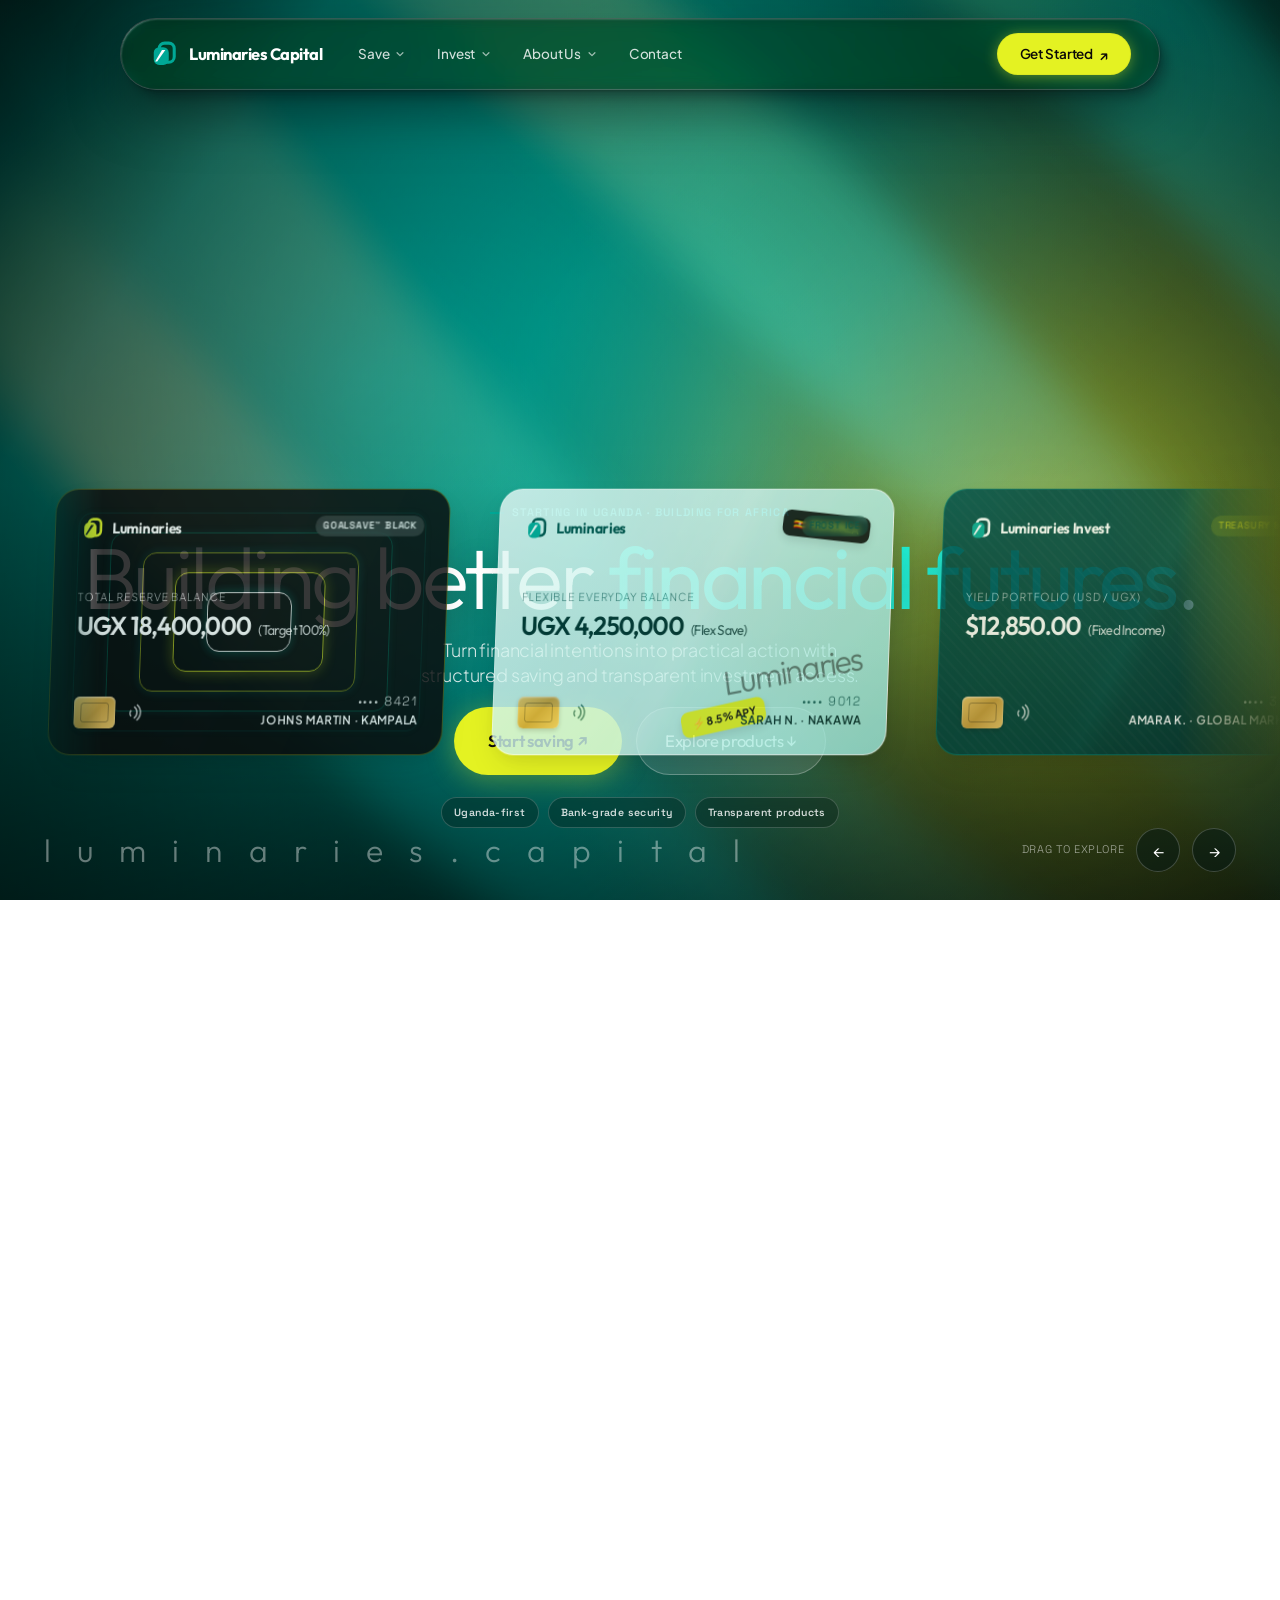
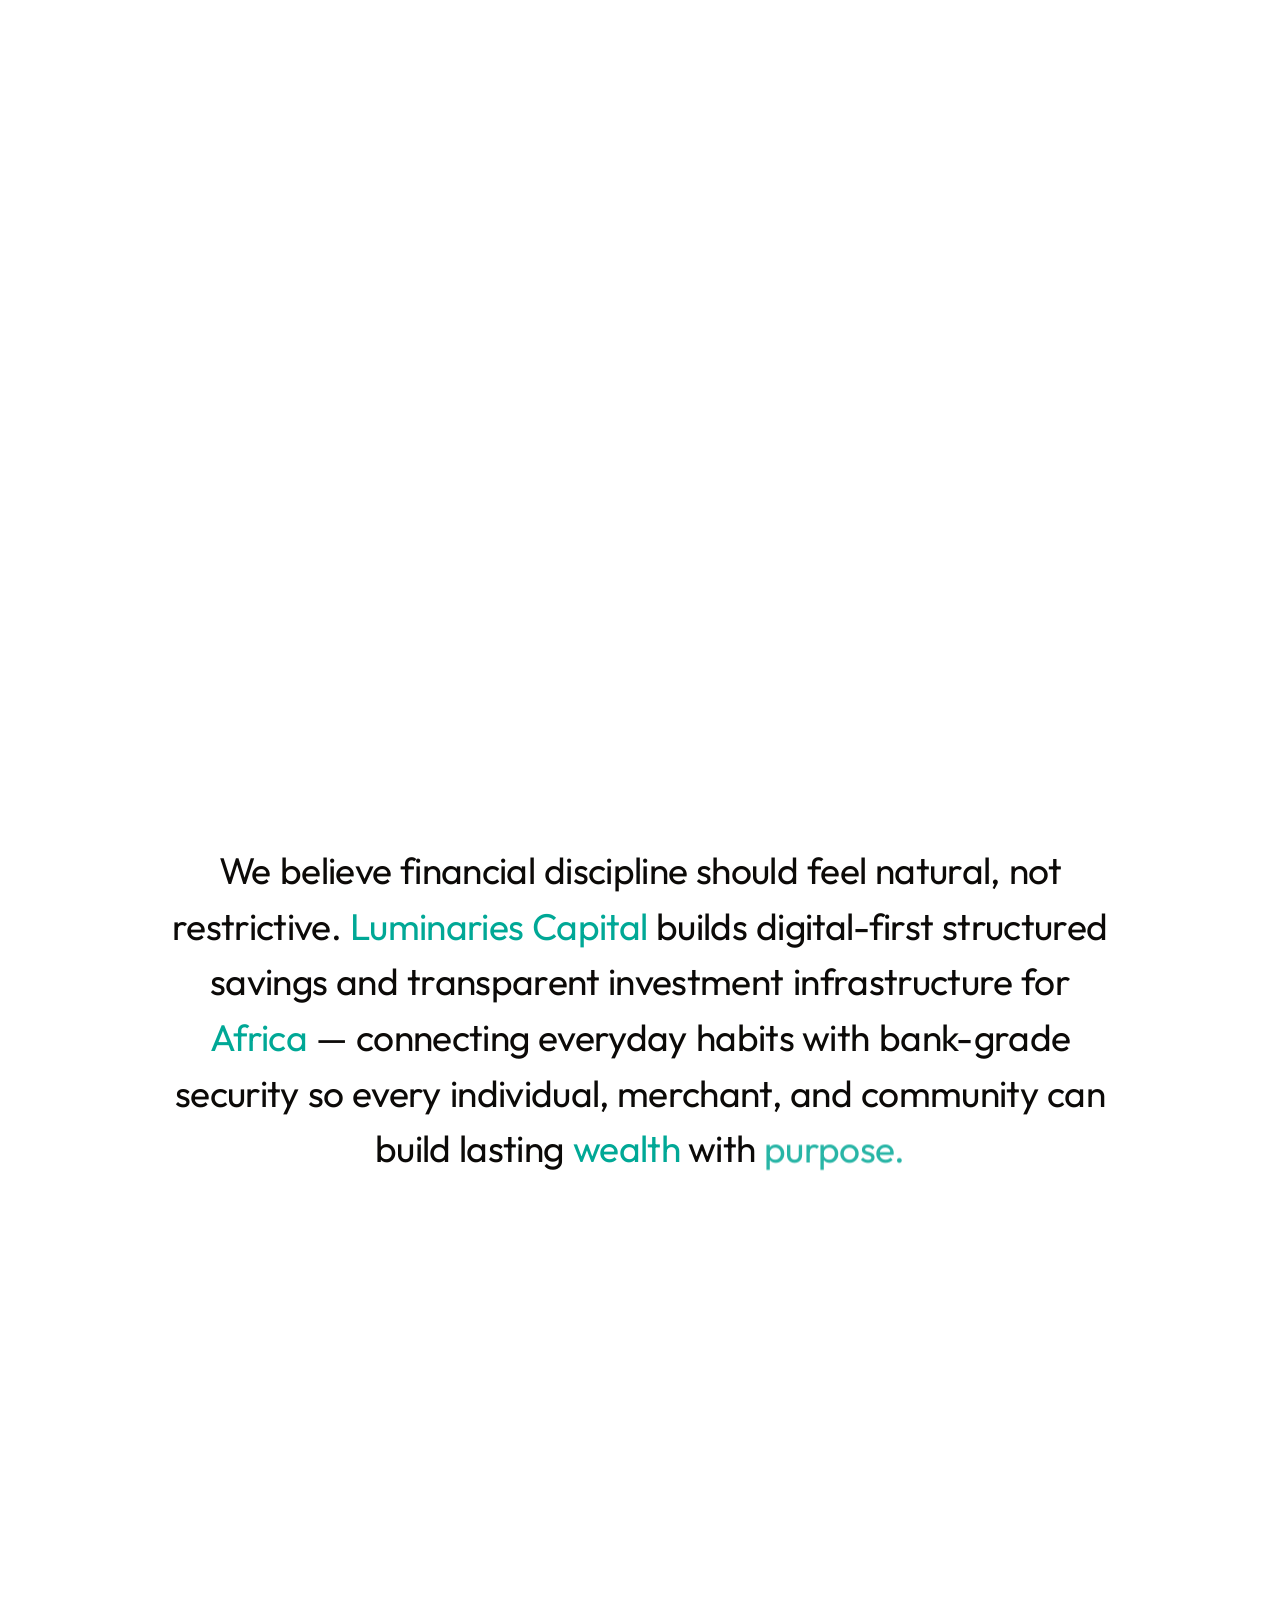
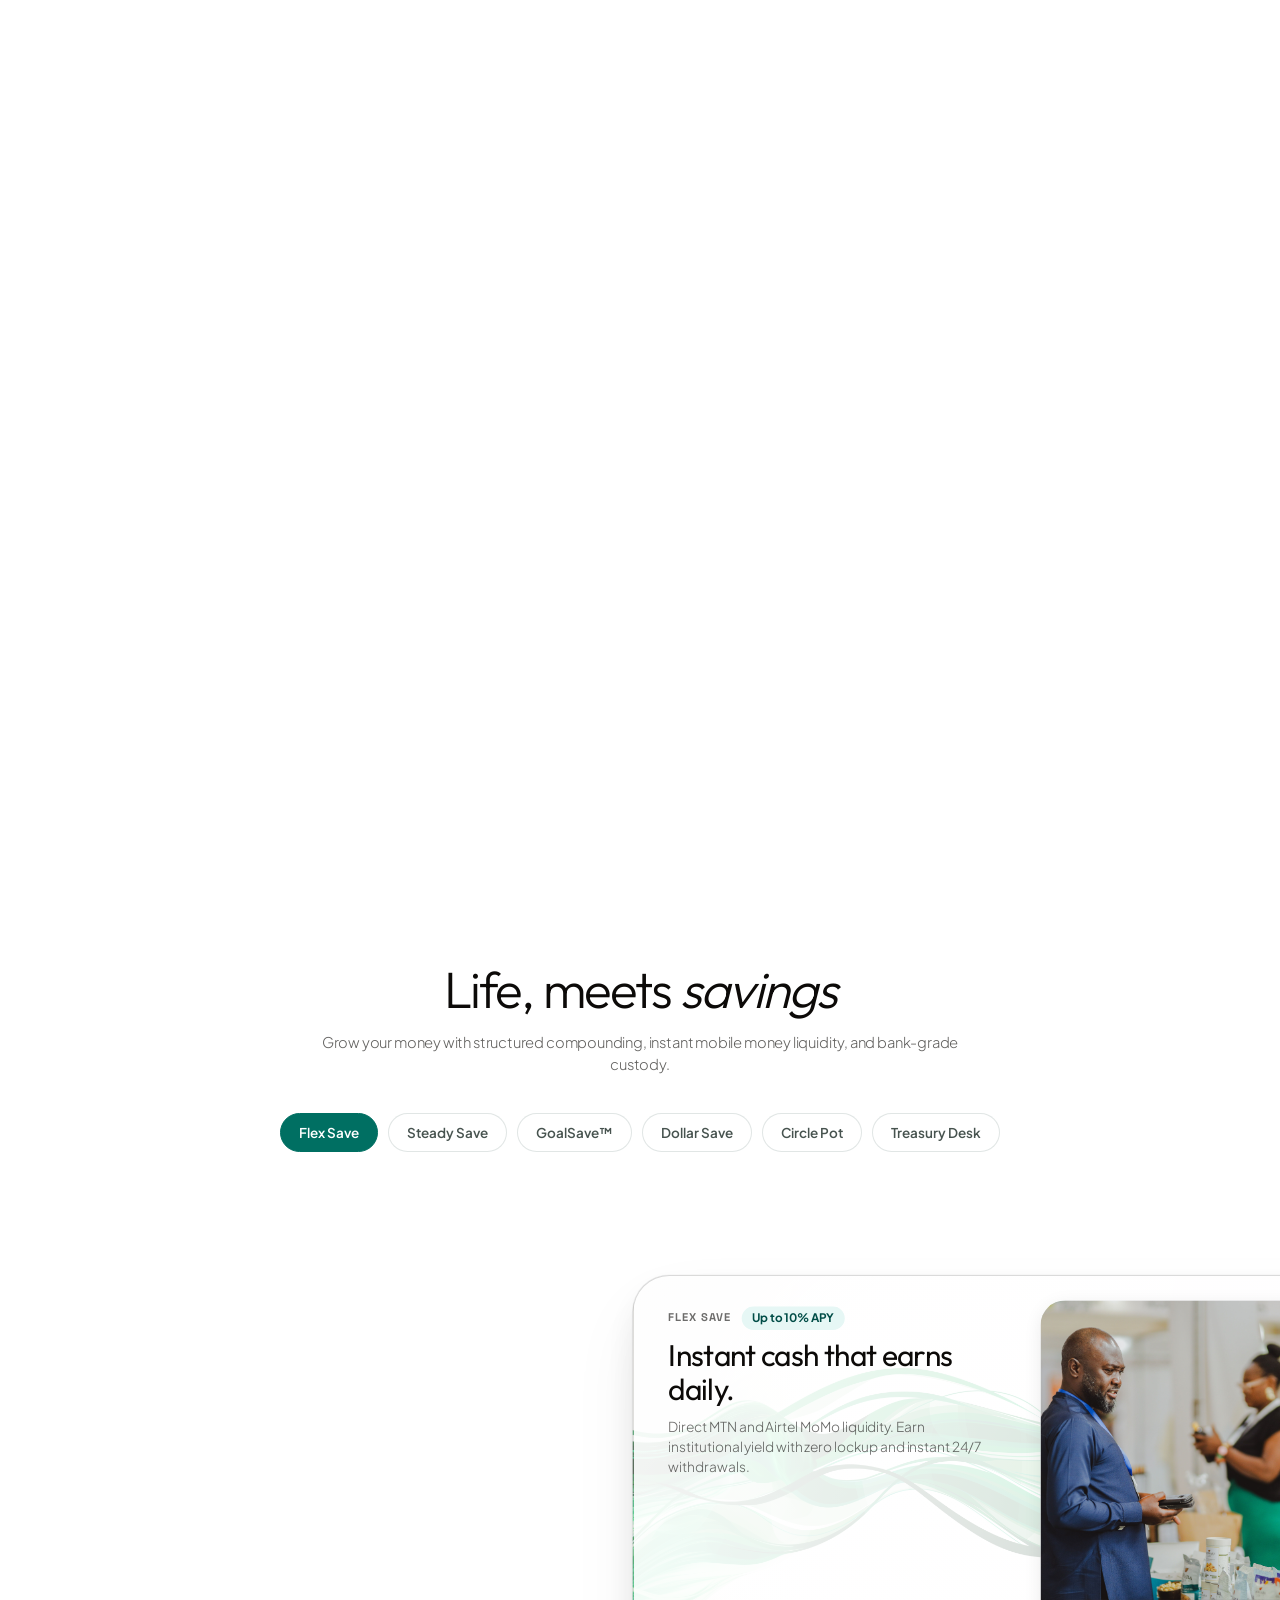
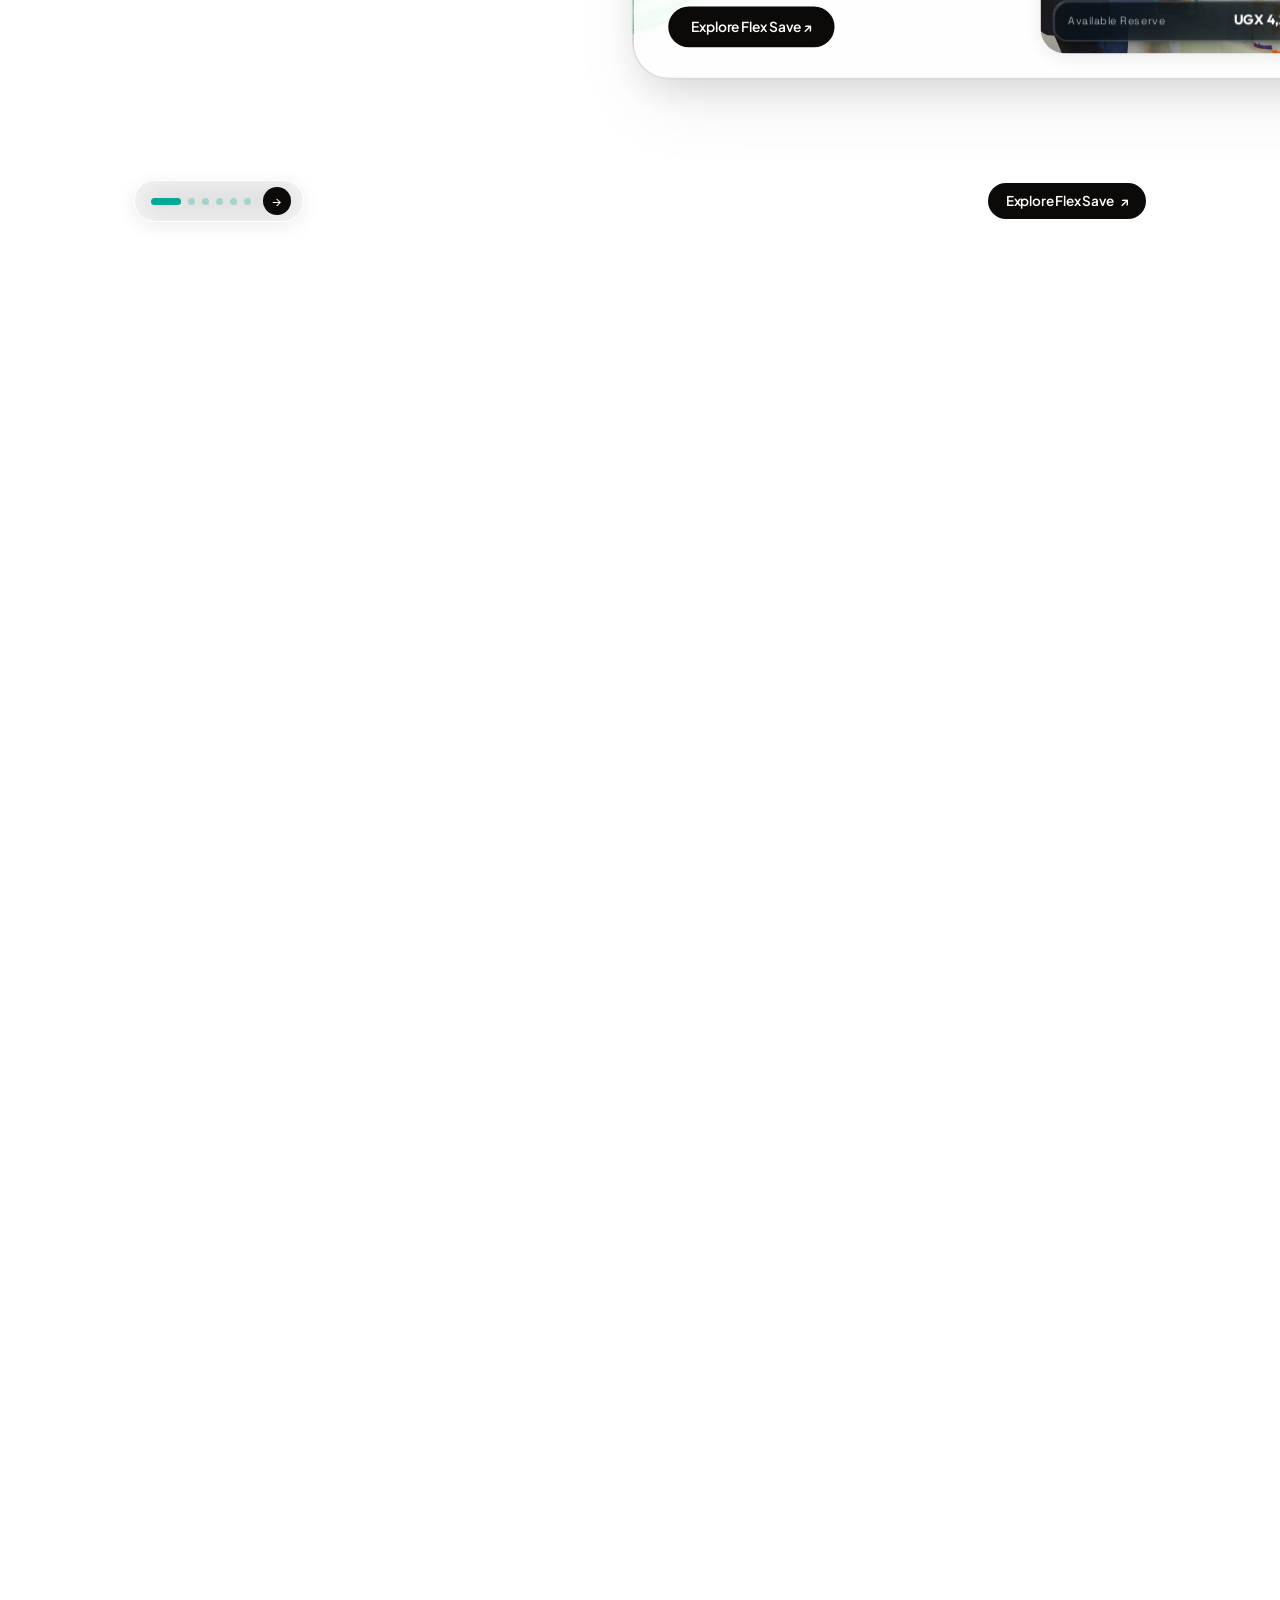
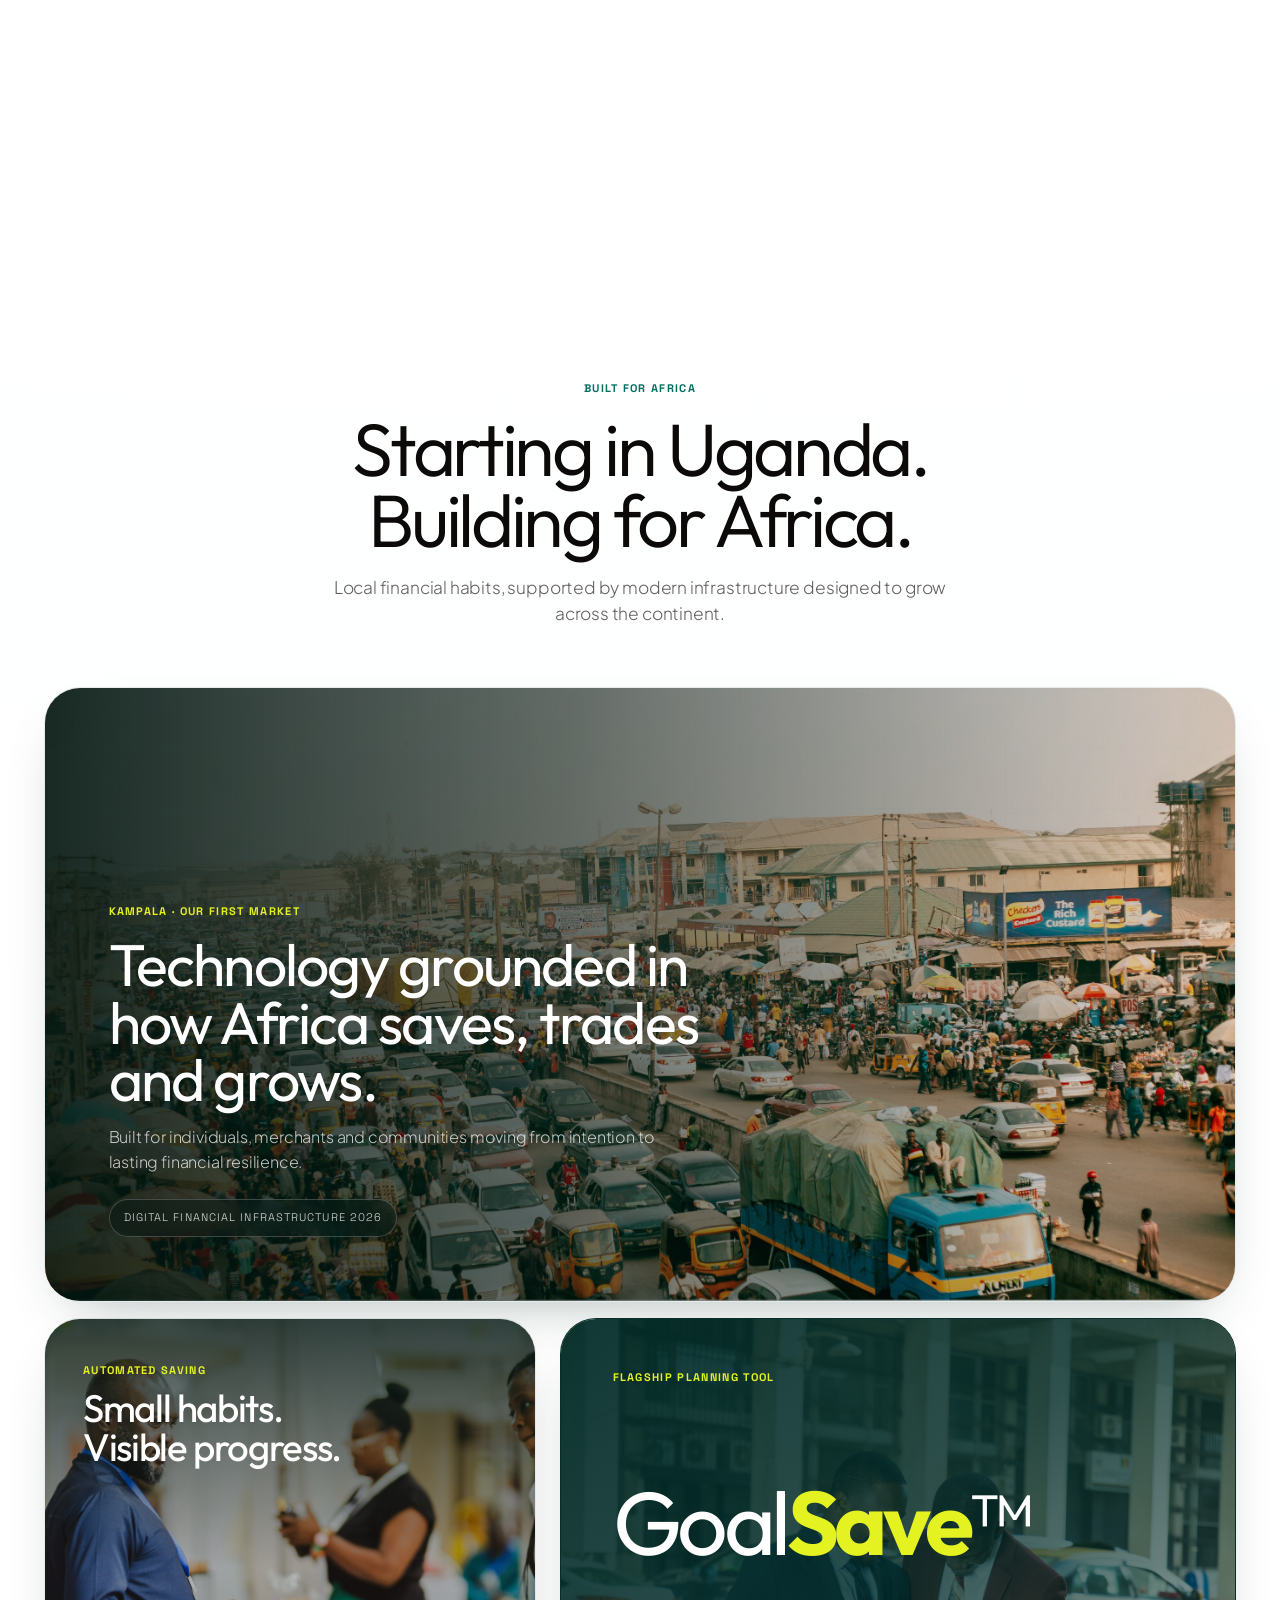
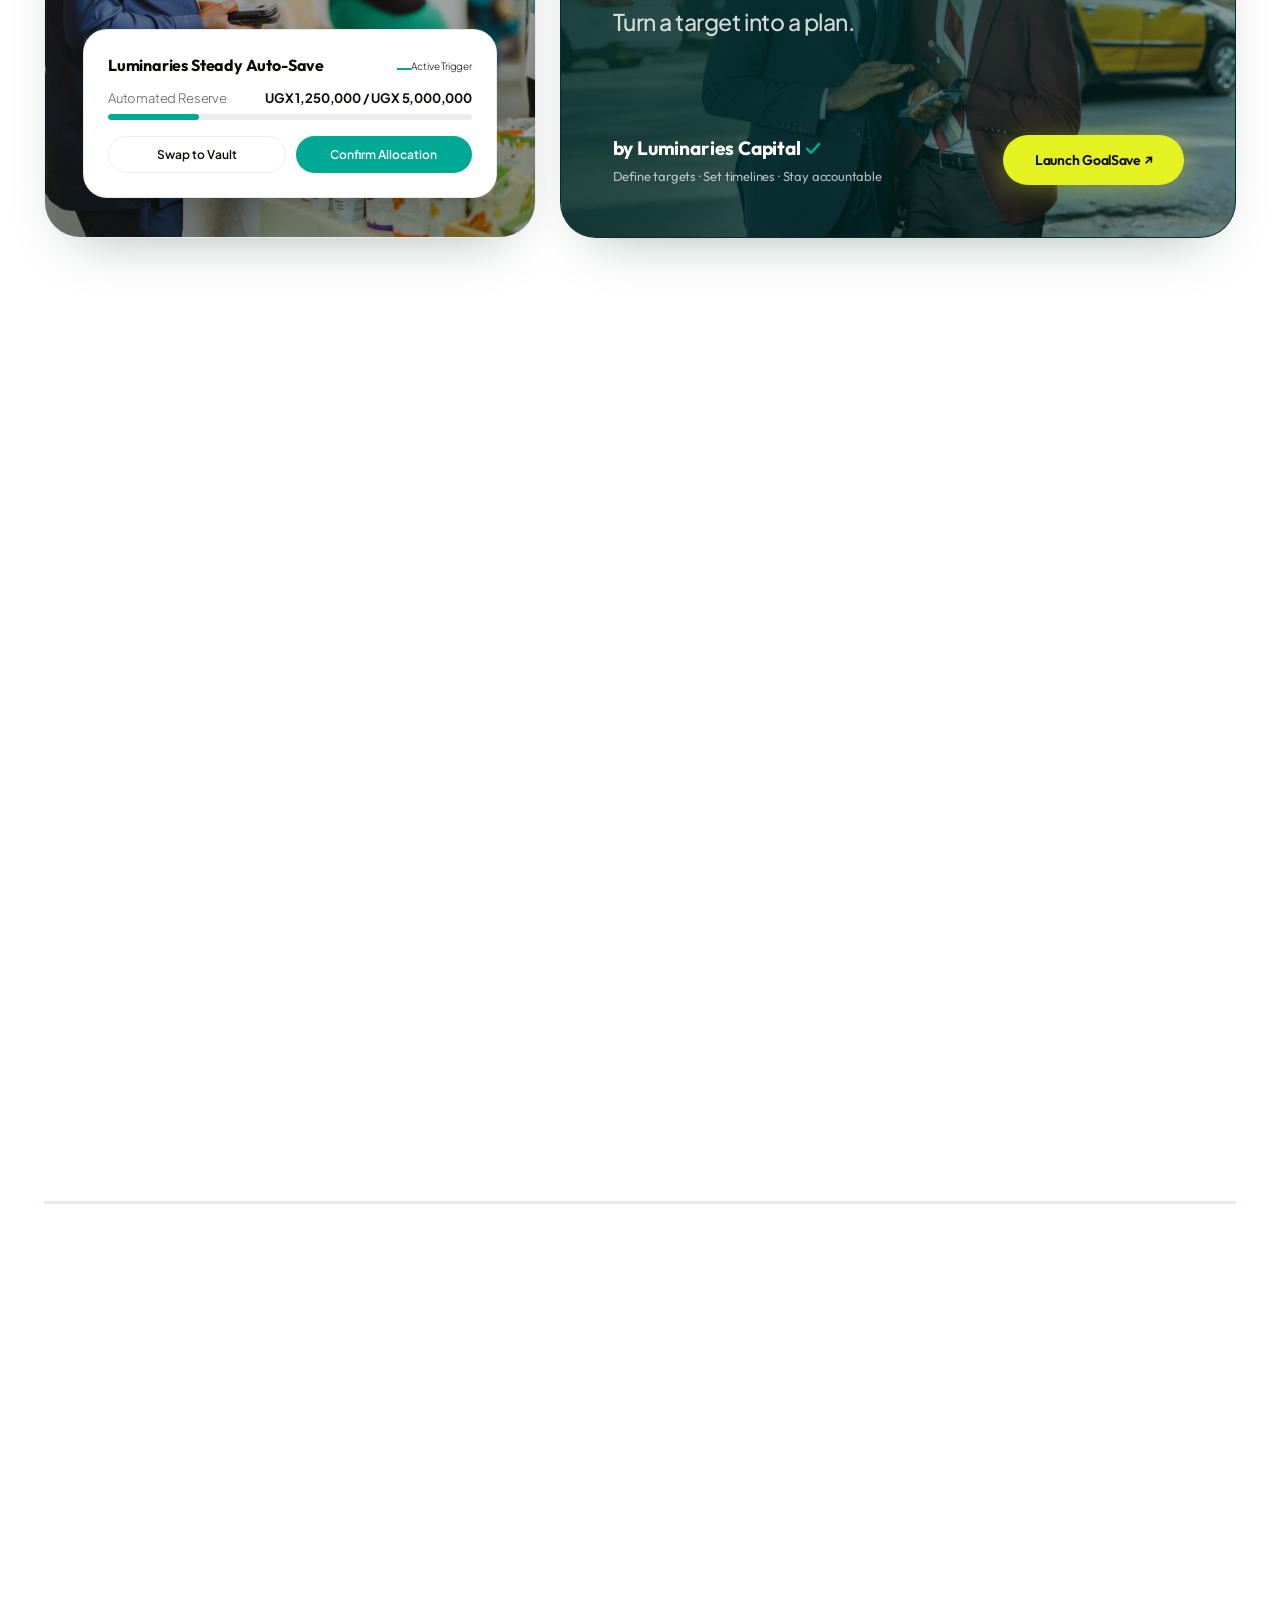
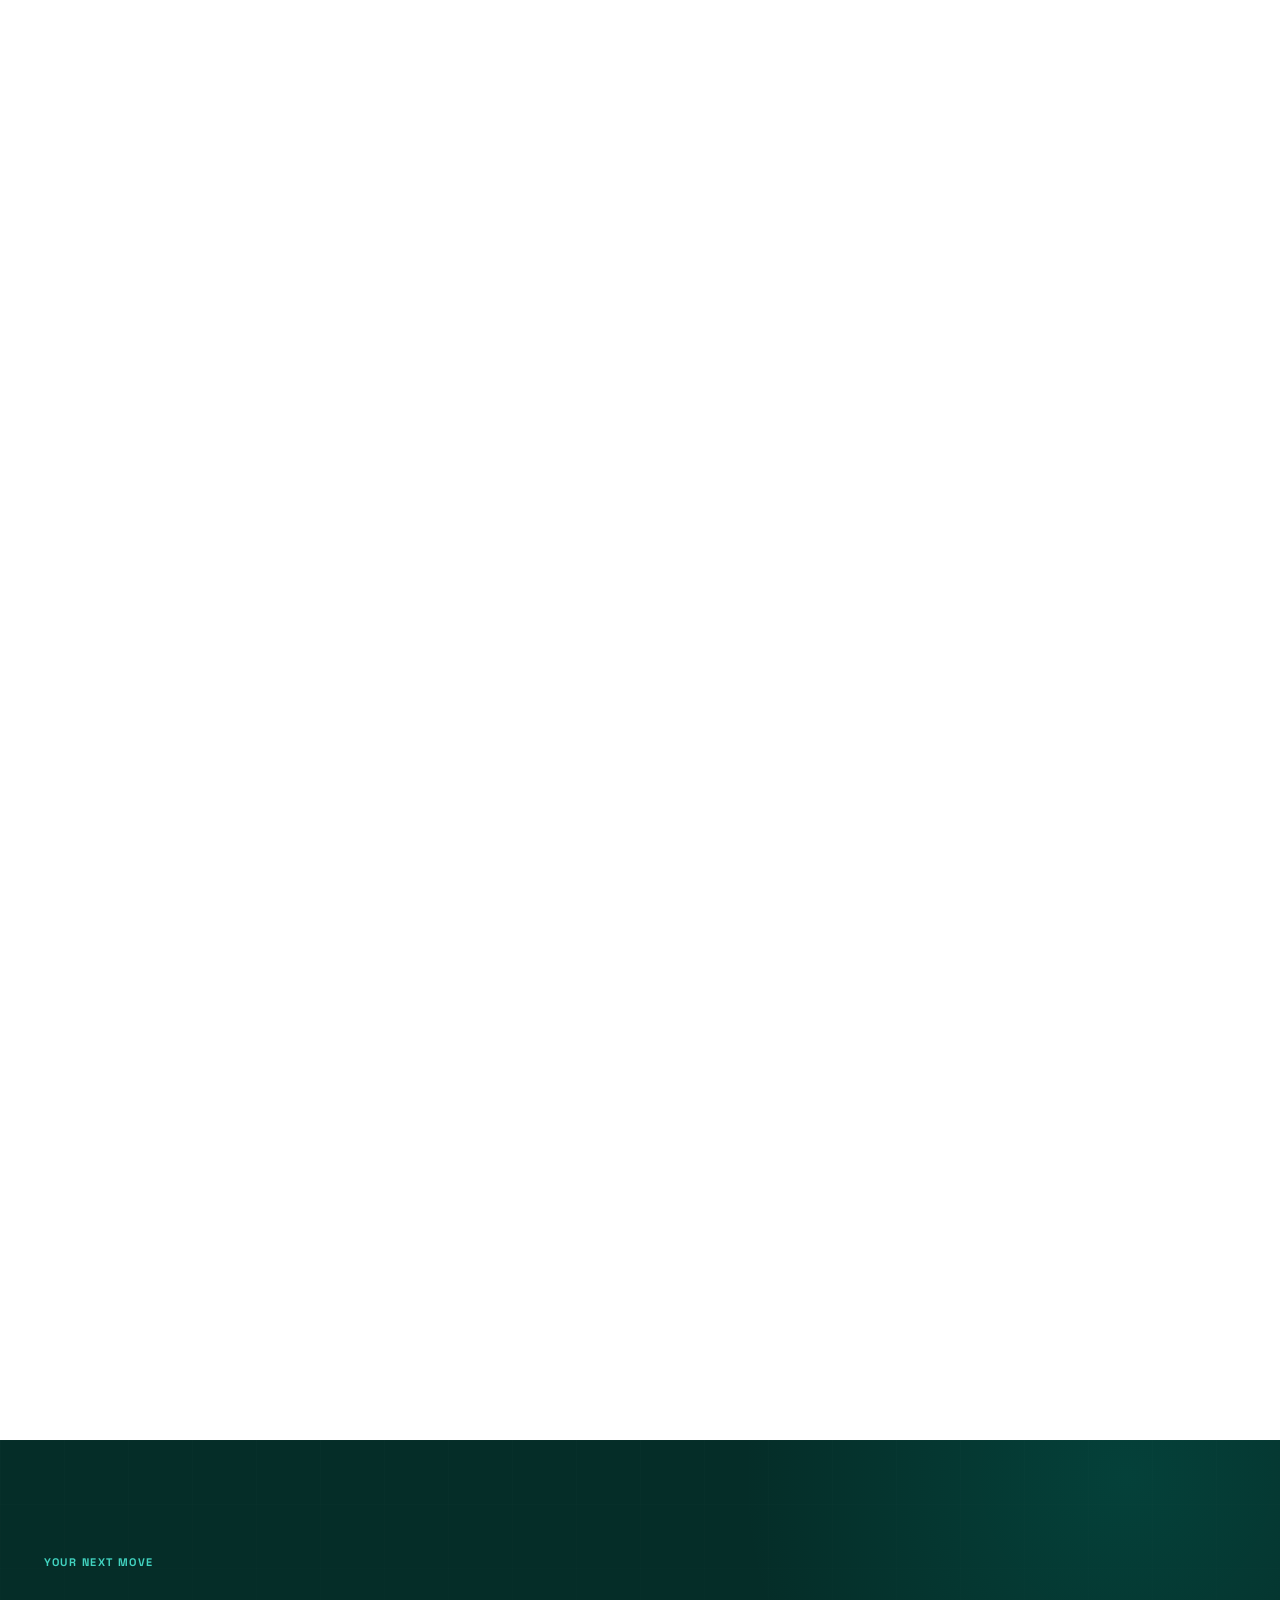
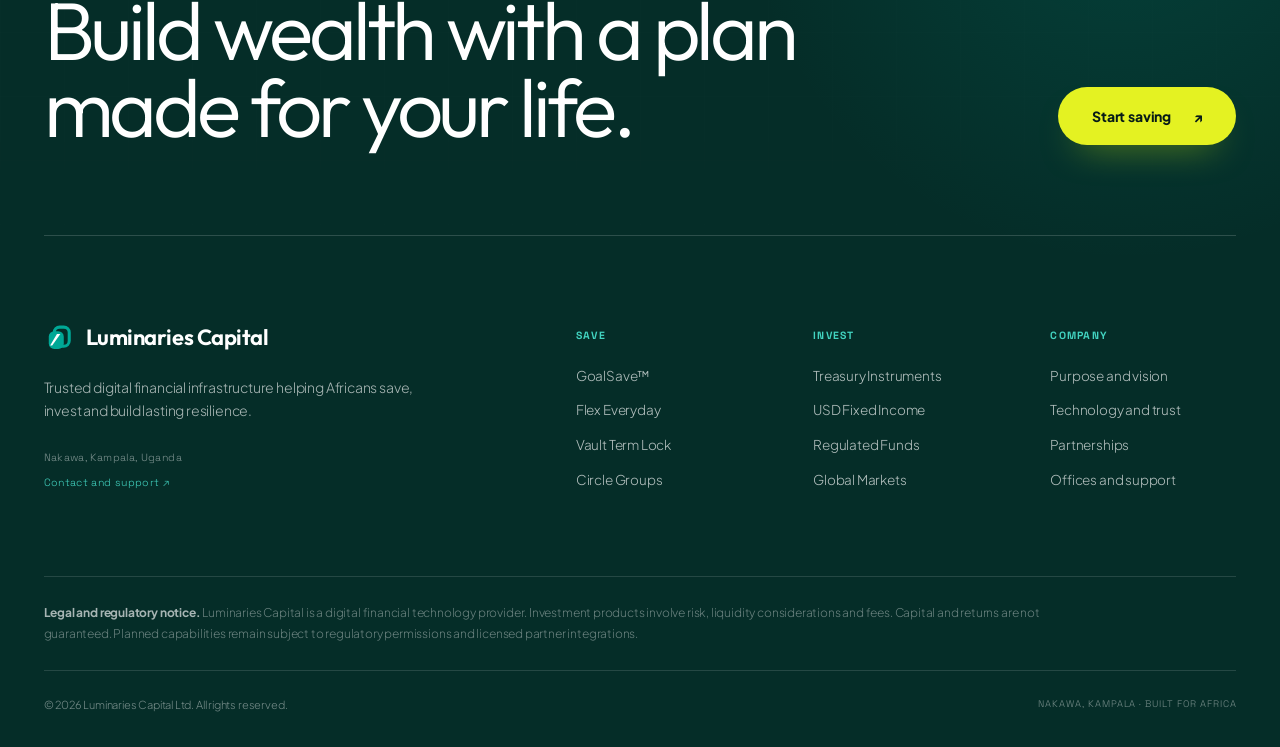
==== index.html @ 42e4b217 "Add files via upload" ====
<!DOCTYPE html>
<html lang="en">
<head>
  <meta charset="UTF-8">
  <meta name="viewport" content="width=device-width, initial-scale=1.0">
  <title>Luminaries Capital — Building Better Financial Futures</title>
  <meta name="description" content="Luminaries Capital is a fintech company building digital-first structured savings and investment infrastructure for Africa. Save with a plan. Stay on track. Pay with purpose.">
  <meta name="theme-color" content="#052d28">
  <link rel="canonical" href="https://luminaries.capital/">
  <meta property="og:type" content="website">
  <meta property="og:url" content="https://luminaries.capital/">
  <meta property="og:title" content="Luminaries Capital — Building Better Financial Futures">
  <meta property="og:description" content="Structured savings and transparent investment access built for Africa.">
  <meta property="og:image" content="https://luminaries.capital/images/pexels-wo-nfoni-media-311038690-39680007.jpg">
  <meta name="twitter:card" content="summary_large_image">
  <meta name="twitter:title" content="Luminaries Capital — Building Better Financial Futures">
  <meta name="twitter:description" content="Structured savings and transparent investment access built for Africa.">
  <meta name="twitter:image" content="https://luminaries.capital/images/pexels-wo-nfoni-media-311038690-39680007.jpg">
  <script type="application/ld+json">
    {
      "@context": "https://schema.org",
      "@type": "Organization",
      "name": "Luminaries Capital",
      "url": "https://luminaries.capital/",
      "logo": "https://luminaries.capital/logo2.jpeg",
      "description": "Digital-first structured savings and investment infrastructure built for Africa.",
      "address": {
        "@type": "PostalAddress",
        "addressLocality": "Kampala",
        "addressCountry": "UG"
      }
    }
  </script>
  
  <!-- Favicon -->
  <link rel="icon" type="image/jpeg" href="logo2.jpeg">

  <link rel="preconnect" href="https://fonts.googleapis.com">
  <link rel="preconnect" href="https://fonts.gstatic.com" crossorigin>
  <link rel="stylesheet" href="https://fonts.googleapis.com/css2?family=Outfit:wght@300;400;500;600;700&family=Plus+Jakarta+Sans:wght@300;400;500;600;700&family=Space+Grotesk:wght@400;500;600;700&display=swap">

  <!-- Core Stylesheet -->
  <link rel="stylesheet" href="styles.css?v=hero_shader_v1">
</head>
<body>
  <a class="skip-link" href="#main-content">Skip to main content</a>

  <!-- ========================================================================
       TOP FIXED NAVIGATION
       Transparent frosted glass bar per design.md with clean brand lockup
       ======================================================================== -->
  <nav class="site-nav glass3d" id="main-nav" aria-label="Main Navigation">
    <div class="nav-container">
      <div class="nav-left">
        <a href="index.html" class="brand-link" id="brand-home-link" aria-label="Luminaries Capital Home">
          <div class="brand-symbol-wrap">
            <svg viewBox="0 0 44 44" fill="none" xmlns="http://www.w3.org/2000/svg">
              <rect x="15" y="6" width="22" height="28" rx="8" stroke="#00A896" stroke-width="4.5" />
              <rect x="7" y="12" width="22" height="26" rx="8" fill="#00A896" />
              <path d="M12 33L24 16L19 16L9 33H12Z" fill="#FFFFFF" />
            </svg>
          </div>
          <span class="brand-name">
            Luminaries Capital
          </span>
        </a>

        <!-- Revolut-Style Tab Pills -->
        <ul class="nav-pills-list" id="desktop-nav-links">
          <li class="nav-pill-item has-dropdown">
            <a href="save.html" class="nav-pill" id="nav-pill-save" data-megamenu-target="save">
              Save
              <svg class="pill-chevron" viewBox="0 0 12 12" fill="none"><path d="M2.5 4.5L6 8L9.5 4.5" stroke="currentColor" stroke-width="1.5" stroke-linecap="round" stroke-linejoin="round"/></svg>
            </a>
          </li>
          <li class="nav-pill-item has-dropdown">
            <a href="invest.html" class="nav-pill" id="nav-pill-invest" data-megamenu-target="invest">
              Invest
              <svg class="pill-chevron" viewBox="0 0 12 12" fill="none"><path d="M2.5 4.5L6 8L9.5 4.5" stroke="currentColor" stroke-width="1.5" stroke-linecap="round" stroke-linejoin="round"/></svg>
            </a>
          </li>
          <li class="nav-pill-item has-dropdown">
            <a href="about.html" class="nav-pill" id="nav-pill-about" data-megamenu-target="about">
              About Us
              <svg class="pill-chevron" viewBox="0 0 12 12" fill="none"><path d="M2.5 4.5L6 8L9.5 4.5" stroke="currentColor" stroke-width="1.5" stroke-linecap="round" stroke-linejoin="round"/></svg>
            </a>
          </li>
          <li class="nav-pill-item">
            <a href="contact.html" class="nav-pill" id="nav-pill-contact">
              Contact
            </a>
          </li>
        </ul>
      </div>

      <div class="nav-right">
        <a href="save.html" class="nav-cta-btn" id="nav-cta-btn">
          Get Started <span class="cta-arrow">↗</span>
        </a>
        <button type="button" class="mobile-menu-btn" id="mobile-menu-btn" aria-label="Toggle navigation menu" aria-expanded="false" aria-controls="mobile-drawer">
          <span></span>
          <span></span>
          <span></span>
        </button>
      </div>
    </div>

    <!-- REVOLUT-STYLE GLASSMORPHISM MEGA-MENU DROPDOWN -->
    <div class="revolut-megamenu" id="revolut-megamenu" aria-label="Explore Menu">
      <div class="megamenu-inner">
        
        <!-- PANEL 1: LUMINARIES SAVE -->
        <div class="megamenu-panel is-active" id="megamenu-panel-save">
          <div class="megamenu-top-bar">
            <a href="save.html" class="megamenu-discover">
              <span>Discover Luminaries Save</span>
              <span class="discover-arrow">→</span>
            </a>
          </div>
          <div class="megamenu-grid">
            <div class="megamenu-col">
              <div class="megamenu-cat-title">Accounts</div>
              <ul class="megamenu-items">
                <li><a href="save.html#flex" class="megamenu-item-link">Flex Save</a></li>
                <li><a href="save.html#steady" class="megamenu-item-link">Steady Save</a></li>
                <li><a href="save.html#vault" class="megamenu-item-link">GoalSave™ Vault</a></li>
                <li><a href="save.html#circle" class="megamenu-item-link">Luminaries Circle</a></li>
              </ul>
            </div>
            <div class="megamenu-col">
              <div class="megamenu-cat-title">Smart Discipline</div>
              <ul class="megamenu-items">
                <li><a href="save.html#calculator" class="megamenu-item-link">Goal Simulator</a></li>
                <li><a href="save.html#rules" class="megamenu-item-link">Automated Lock-in Rules</a></li>
                <li><a href="save.html#comparison" class="megamenu-item-link">Product Comparison</a></li>
              </ul>
            </div>
            <div class="megamenu-col">
              <div class="megamenu-cat-title">Currencies & Access</div>
              <ul class="megamenu-items">
                <li><a href="save.html#dollar" class="megamenu-item-link">Dollar Save (USD)</a></li>
                <li><a href="save.html#flex" class="megamenu-item-link">Mobile Money Wallets</a></li>
                <li><a href="save.html#circle" class="megamenu-item-link">SACCO & Chama Pools</a></li>
              </ul>
            </div>
            <div class="megamenu-col">
              <div class="megamenu-cat-title">Security & Custody</div>
              <ul class="megamenu-items">
                <li><a href="about.html#security" class="megamenu-item-link">Tier-1 Bank Custody</a></li>
                <li><a href="about.html#security" class="megamenu-item-link">Segregated Trust Accounts</a></li>
                <li><a href="contact.html" class="megamenu-item-link">Advisory Support Desk</a></li>
              </ul>
            </div>
          </div>
          <div class="megamenu-bottom-bar">
            <div class="megamenu-footer-note">
              Tier-1 Bank Custody · Regulated by Bank of Uganda & CMA
            </div>
            <a href="save.html#comparison" class="megamenu-footer-link">
              Compare all savings accounts <span>→</span>
            </a>
          </div>
        </div>

        <!-- PANEL 2: LUMINARIES INVEST -->
        <div class="megamenu-panel" id="megamenu-panel-invest">
          <div class="megamenu-top-bar">
            <a href="invest.html" class="megamenu-discover">
              <span>Discover Luminaries Invest</span>
              <span class="discover-arrow">→</span>
            </a>
          </div>
          <div class="megamenu-grid">
            <div class="megamenu-col">
              <div class="megamenu-cat-title">Sovereign Debt</div>
              <ul class="megamenu-items">
                <li><a href="invest.html#treasury" class="megamenu-item-link">Treasury Bills (BOU)</a></li>
                <li><a href="invest.html#treasury" class="megamenu-item-link">Sovereign Bonds</a></li>
                <li><a href="invest.html#usd" class="megamenu-item-link">USD Sovereign Notes</a></li>
              </ul>
            </div>
            <div class="megamenu-col">
              <div class="megamenu-cat-title">Regulated Funds</div>
              <ul class="megamenu-items">
                <li><a href="invest.html#funds" class="megamenu-item-link">Regulated Unit Trusts</a></li>
                <li><a href="invest.html#funds" class="megamenu-item-link">High-Yield Money Market</a></li>
                <li><a href="invest.html#funds" class="megamenu-item-link">Balanced Growth Funds</a></li>
              </ul>
            </div>
            <div class="megamenu-col">
              <div class="megamenu-cat-title">Corporate Treasury</div>
              <ul class="megamenu-items">
                <li><a href="invest.html#institutional" class="megamenu-item-link">Corporate Cash Yield</a></li>
                <li><a href="invest.html#institutional" class="megamenu-item-link">SACCO Treasury Desk</a></li>
                <li><a href="invest.html#usd" class="megamenu-item-link">FX Hedging Strategies</a></li>
              </ul>
            </div>
            <div class="megamenu-col">
              <div class="megamenu-cat-title">Institutional</div>
              <ul class="megamenu-items">
                <li><a href="about.html#security" class="megamenu-item-link">Institutional Custody</a></li>
                <li><a href="contact.html" class="megamenu-item-link">Licensed Advisory Desk</a></li>
                <li><a href="contact.html" class="megamenu-item-link">Fintech API Gateway</a></li>
              </ul>
            </div>
          </div>
          <div class="megamenu-bottom-bar">
            <div class="megamenu-footer-note">
              Licensed Institutional Market Access · CMA Regulated Partners
            </div>
            <a href="invest.html" class="megamenu-footer-link">
              Explore investment opportunities <span>→</span>
            </a>
          </div>
        </div>

        <!-- PANEL 3: ABOUT US & COMPANY -->
        <div class="megamenu-panel" id="megamenu-panel-about">
          <div class="megamenu-top-bar">
            <a href="about.html" class="megamenu-discover">
              <span>Discover Luminaries Capital</span>
              <span class="discover-arrow">→</span>
            </a>
          </div>
          <div class="megamenu-grid">
            <div class="megamenu-col">
              <div class="megamenu-cat-title">Our Identity</div>
              <ul class="megamenu-items">
                <li><a href="about.html" class="megamenu-item-link">Company Mission</a></li>
                <li><a href="about.html#strategy" class="megamenu-item-link">Pan-African Vision</a></li>
                <li><a href="about.html#roadmap" class="megamenu-item-link">Technology Roadmap</a></li>
              </ul>
            </div>
            <div class="megamenu-col">
              <div class="megamenu-cat-title">Headquarters</div>
              <ul class="megamenu-items">
                <li><a href="about.html" class="megamenu-item-link">Nakawa Innovation Hub</a></li>
                <li><a href="about.html" class="megamenu-item-link">Kampala Operations</a></li>
                <li><a href="contact.html" class="megamenu-item-link">Visit Our Campus</a></li>
              </ul>
            </div>
            <div class="megamenu-col">
              <div class="megamenu-cat-title">Governance</div>
              <ul class="megamenu-items">
                <li><a href="about.html#security" class="megamenu-item-link">Bank-Grade Compliance</a></li>
                <li><a href="about.html#security" class="megamenu-item-link">Regulatory Disclosures</a></li>
                <li><a href="about.html#security" class="megamenu-item-link">Independent Audits</a></li>
              </ul>
            </div>
            <div class="megamenu-col">
              <div class="megamenu-cat-title">Connect</div>
              <ul class="megamenu-items">
                <li><a href="contact.html" class="megamenu-item-link">Contact Advisory Desk</a></li>
                <li><a href="contact.html" class="megamenu-item-link">Institutional Partnerships</a></li>
                <li><a href="contact.html" class="megamenu-item-link">Help & Documentation</a></li>
              </ul>
            </div>
          </div>
          <div class="megamenu-bottom-bar">
            <div class="megamenu-footer-note">
              Headquartered in Nakawa, Kampala · Pan-African Platform
            </div>
            <a href="contact.html" class="megamenu-footer-link">
              Get in touch with our team <span>→</span>
            </a>
          </div>
        </div>

      </div>
    </div>

    <div class="mobile-nav-drawer" id="mobile-drawer" aria-hidden="true">
      <a href="save.html">Save <span aria-hidden="true">↗</span></a>
      <a href="invest.html">Invest <span aria-hidden="true">↗</span></a>
      <a href="about.html">About us <span aria-hidden="true">↗</span></a>
      <a href="contact.html">Contact <span aria-hidden="true">↗</span></a>
      <a href="save.html" class="mobile-nav-primary">Get started <span aria-hidden="true">↗</span></a>
    </div>
  </nav>

  <main id="main-content">
    <!-- ========================================================================
         SECTION 1 — HERO: 3D FLOATING CARD CAROUSEL
         Photoreal floating cards with perspective tilt, interactive cursor response,
         and slow horizontal continuous parade per design.md
         ======================================================================== -->
    <div class="hero-scroll-track" id="hero-scroll-track">
      <section class="hero-sticky-frame" id="hero-sticky-frame" aria-label="Hero Showcase">
        
        <!-- NATIVE ANIMATED SHADER GRADIENT -->
        <div class="hero-bg-layer" id="hero-bg-layer">
          <canvas class="hero-shader-canvas" id="hero-shader-canvas" aria-hidden="true"></canvas>
          <div class="hero-bg-scrim" style="position: absolute; inset: 0; z-index: 2; background: rgba(0, 0, 0, 0.52); pointer-events: none;"></div>
        </div>

        <!-- HERO CONTENT STAGE (Positions headings & reveals cards) -->
        <div class="hero-content-stage" id="hero-content-stage">
          <div class="hero-header is-bottom" id="hero-header">
        <div class="hero-eyebrow-row">
          <div class="hero-eyebrow-text">
            Starting in Uganda · Building for Africa
          </div>
          <div class="hero-market-indicator">
            <span><strong>Kampala (UTC+3)</strong> · Markets Open</span>
            <span>·</span>
            <span><strong>GoalSave™</strong> Flagship Suite</span>
          </div>
        </div>

        <div class="hero-headline-wrap">
          <h1 class="hero-title">
            Building better <em>financial futures</em>.
          </h1>
          <div class="hero-subtitle-row">
            <p class="hero-tagline">
              Turn financial intentions into practical action with structured saving and transparent investment access.
            </p>
            <div class="hero-actions">
              <a href="save.html" class="btn-large-solar" id="hero-cta-apply">
                Start saving ↗
              </a>
              <a href="invest.html" class="btn-large-outline" id="hero-cta-explore">
                Explore products ↓
              </a>
            </div>
          </div>
          <div class="hero-trust-row" aria-label="Platform benefits">
            <span>Uganda-first</span>
            <span>Bank-grade security</span>
            <span>Transparent products</span>
          </div>
        </div>
      </div>

      <!-- 3D CAROUSEL PERSPECTIVE STAGE -->
      <div class="carousel-stage-container" id="carousel-stage">
        <div class="carousel-track" id="carousel-track">

          <!-- CARD 1: Black "Infinity Tunnel" (design.md) -->
          <div class="fin-card-3d card-infinity" id="hero-card-infinity">
            <div class="infinity-tunnel-bg">
              <div class="tunnel-rect"></div>
              <div class="tunnel-rect"></div>
              <div class="tunnel-rect"></div>
              <div class="tunnel-rect"></div>
              <div class="tunnel-rect"></div>
            </div>
            <div class="card-specular"></div>
            <div class="card-header-row">
              <div class="card-brand-lockup">
                <svg viewBox="0 0 44 44" fill="none">
                  <rect x="15" y="6" width="22" height="28" rx="8" stroke="#E4F222" stroke-width="4.5" />
                  <rect x="7" y="12" width="22" height="26" rx="8" fill="#E4F222" />
                  <path d="M12 33L24 16L19 16L9 33H12Z" fill="#111315" />
                </svg>
                <span class="card-brand-title">Luminaries</span>
              </div>
              <span class="card-tier-tag">GOALSAVE™ BLACK</span>
            </div>

            <div class="card-body-row">
              <div class="card-balance-label">Total Reserve Balance</div>
              <div class="card-balance-value">UGX 18,400,000 <em>(Target 100%)</em></div>
            </div>

            <div class="card-footer-row">
              <div style="display:flex; align-items:center;">
                <div class="card-chip"></div>
                <span class="card-contactless">
                  <svg width="20" height="20" viewBox="0 0 24 24" fill="none" stroke="#FFFFFF" stroke-width="2">
                    <path d="M8.5 16.5a5 5 0 0 1 0-7M12 19a8.5 8.5 0 0 0 0-14M15.5 21.5a12 12 0 0 0 0-19"/>
                  </svg>
                </span>
              </div>
              <div style="text-align:right;">
                <div class="card-number">•••• 8421</div>
                <div class="card-holder">JOHNS MARTIN · KAMPALA</div>
              </div>
            </div>
          </div>

          <!-- CARD 2: Frosted Ice-Teal Card with Stickers & Signature (design.md) -->
          <div class="fin-card-3d card-ice-teal" id="hero-card-ice-teal">
            <div class="card-specular"></div>
            <div class="sticker sticker-uganda">
              <span>🇺🇬</span> KAMPALA
            </div>
            <div class="sticker sticker-bolt">
              ⚡ 8.5% APY
            </div>
            <div class="card-signature">Luminaries</div>

            <div class="card-header-row">
              <div class="card-brand-lockup">
                <svg viewBox="0 0 44 44" fill="none">
                  <rect x="15" y="6" width="22" height="28" rx="8" stroke="#004D47" stroke-width="4.5" />
                  <rect x="7" y="12" width="22" height="26" rx="8" fill="#00A896" />
                  <path d="M12 33L24 16L19 16L9 33H12Z" fill="#FFFFFF" />
                </svg>
                <span class="card-brand-title" style="color: #004D47;">Luminaries</span>
              </div>
              <span class="card-tier-tag" style="background: rgba(0, 168, 150, 0.2); color:#004D47;">FROST ICE</span>
            </div>

            <div class="card-body-row">
              <div class="card-balance-label" style="color:#004D47;">Flexible Everyday Balance</div>
              <div class="card-balance-value" style="color:#002B28;">UGX 4,250,000 <em>(Flex Save)</em></div>
            </div>

            <div class="card-footer-row">
              <div style="display:flex; align-items:center;">
                <div class="card-chip"></div>
                <span class="card-contactless">
                  <svg width="20" height="20" viewBox="0 0 24 24" fill="none" stroke="#004D47" stroke-width="2">
                    <path d="M8.5 16.5a5 5 0 0 1 0-7M12 19a8.5 8.5 0 0 0 0-14M15.5 21.5a12 12 0 0 0 0-19"/>
                  </svg>
                </span>
              </div>
              <div style="text-align:right;">
                <div class="card-number" style="color:#004D47;">•••• 9012</div>
                <div class="card-holder" style="color:#002B28;">SARAH N. · NAKAWA</div>
              </div>
            </div>
          </div>

          <!-- CARD 3: Deep Teal "Luminaries Invest" Card -->
          <div class="fin-card-3d card-deep-invest" id="hero-card-deep-invest">
            <div class="invest-foil-pattern"></div>
            <div class="card-specular"></div>

            <div class="card-header-row">
              <div class="card-brand-lockup">
                <svg viewBox="0 0 44 44" fill="none">
                  <rect x="15" y="6" width="22" height="28" rx="8" stroke="#FFFFFF" stroke-width="4.5" />
                  <rect x="7" y="12" width="22" height="26" rx="8" fill="#00A896" />
                  <path d="M12 33L24 16L19 16L9 33H12Z" fill="#FFFFFF" />
                </svg>
                <span class="card-brand-title">Luminaries Invest</span>
              </div>
              <span class="card-tier-tag" style="background: rgba(228, 242, 34, 0.2); color:#E4F222;">TREASURY & USD</span>
            </div>

            <div class="card-body-row">
              <div class="card-balance-label">Yield Portfolio (USD / UGX)</div>
              <div class="card-balance-value">$12,850.00 <em>(Fixed Income)</em></div>
            </div>

            <div class="card-footer-row">
              <div style="display:flex; align-items:center;">
                <div class="card-chip"></div>
                <span class="card-contactless">
                  <svg width="20" height="20" viewBox="0 0 24 24" fill="none" stroke="#FFFFFF" stroke-width="2">
                    <path d="M8.5 16.5a5 5 0 0 1 0-7M12 19a8.5 8.5 0 0 0 0-14M15.5 21.5a12 12 0 0 0 0-19"/>
                  </svg>
                </span>
              </div>
              <div style="text-align:right;">
                <div class="card-number">•••• 3390</div>
                <div class="card-holder">AMARA K. · GLOBAL MARKETS</div>
              </div>
            </div>
          </div>

          <!-- CARD 4: Pearl GoalSave & Circle Card -->
          <div class="fin-card-3d card-pearl-goalsave" id="hero-card-pearl">
            <div class="card-specular"></div>

            <div class="card-header-row">
              <div class="card-brand-lockup">
                <svg viewBox="0 0 44 44" fill="none">
                  <rect x="15" y="6" width="22" height="28" rx="8" stroke="#00A896" stroke-width="4.5" />
                  <rect x="7" y="12" width="22" height="26" rx="8" fill="#00A896" />
                  <path d="M12 33L24 16L19 16L9 33H12Z" fill="#FFFFFF" />
                </svg>
                <span class="card-brand-title" style="color:#0C0A08;">Luminaries Circle</span>
              </div>
              <span class="card-tier-tag" style="background: rgba(0, 168, 150, 0.15); color:#004D47;">COMMUNITY POT</span>
            </div>

            <div class="card-body-row">
              <div class="card-balance-label" style="color:#4B5563;">Group Payout Pool (8 Members)</div>
              <div class="card-balance-value" style="color:#0C0A08;">UGX 32,000,000 <em>(On Track)</em></div>
            </div>

            <div class="card-footer-row">
              <div style="display:flex; align-items:center;">
                <div class="card-chip"></div>
                <span class="card-contactless">
                  <svg width="20" height="20" viewBox="0 0 24 24" fill="none" stroke="#0C0A08" stroke-width="2">
                    <path d="M8.5 16.5a5 5 0 0 1 0-7M12 19a8.5 8.5 0 0 0 0-14M15.5 21.5a12 12 0 0 0 0-19"/>
                  </svg>
                </span>
              </div>
              <div style="text-align:right;">
                <div class="card-number" style="color:#0C0A08;">•••• 5521</div>
                <div class="card-holder" style="color:#0C0A08;">ENTEBBE INNOVATORS CIRCLE</div>
              </div>
            </div>
          </div>

          <!-- CARD 5: Film-Photo Lifestyle Card (design.md) -->
          <div class="fin-card-3d card-film-photo" id="hero-card-photo" style="background-image: url('images/pexels-wo-nfoni-media-311038690-39680007.jpg');">
            <div class="card-film-overlay"></div>
            <div class="card-specular"></div>

            <div class="card-header-row">
              <div class="card-brand-lockup">
                <svg viewBox="0 0 44 44" fill="none">
                  <rect x="15" y="6" width="22" height="28" rx="8" stroke="#FFFFFF" stroke-width="4.5" />
                  <rect x="7" y="12" width="22" height="26" rx="8" fill="#E4F222" />
                  <path d="M12 33L24 16L19 16L9 33H12Z" fill="#111315" />
                </svg>
                <span class="card-brand-title">Luminaries Steady</span>
              </div>
              <span class="card-tier-tag">MERCHANT EDITION</span>
            </div>

            <div class="card-body-row">
              <div class="card-balance-label">Daily Micro-Save Progress</div>
              <div class="card-balance-value">UGX 7,850,000 <em>(Daily +50k)</em></div>
            </div>

            <div class="card-footer-row">
              <div style="display:flex; align-items:center;">
                <div class="card-chip"></div>
                <span class="card-contactless">
                  <svg width="20" height="20" viewBox="0 0 24 24" fill="none" stroke="#FFFFFF" stroke-width="2">
                    <path d="M8.5 16.5a5 5 0 0 1 0-7M12 19a8.5 8.5 0 0 0 0-14M15.5 21.5a12 12 0 0 0 0-19"/>
                  </svg>
                </span>
              </div>
              <div style="text-align:right;">
                <div class="card-number">•••• 7741</div>
                <div class="card-holder">KAMPALA AGRI TRADER</div>
              </div>
            </div>
          </div>

        </div>
      </div>

        <!-- HERO BOTTOM BAR: Wordmark & Live Controls per design.md -->
        <div class="hero-bottom-bar" id="hero-bottom-bar">
          <div class="hero-wordmark">l u m i n a r i e s . c a p i t a l</div>
          <div class="hero-carousel-controls">
            <span class="carousel-hint">Drag to explore</span>
            <button type="button" class="carousel-btn" id="carousel-prev" aria-label="Previous card in parade">←</button>
            <button type="button" class="carousel-btn" id="carousel-next" aria-label="Next card in parade">→</button>
          </div>
        </div>

      </div>
    </section>
  </div>

  <!-- ========================================================================
       SECTION 1.5 — COMPANY MANIFESTO (Scroll-Driven Word Reveal on White Canvas)
       No headings — pure large-scale editorial text that illuminates word-by-word
       ======================================================================== -->
  <section class="manifesto-scroll-section" id="manifesto-section" aria-label="Company Manifesto">
    <div class="manifesto-sticky-wrapper">
      <div class="manifesto-content-inner">
        <p class="manifesto-paragraph" id="manifesto-text">
          We believe financial discipline should feel natural, not restrictive. Luminaries Capital builds digital-first structured savings and transparent investment infrastructure for Africa — connecting everyday habits with bank-grade security so every individual, merchant, and community can build lasting wealth with purpose.
        </p>
      </div>
    </div>
  </section>

    <!-- ========================================================================
         SECTION 2 — "OUR PLATFORM" SCROLL STREAM & APPLE-STYLE TABS (HYBRID)
         Pure white canvas (#FFFFFF) with big 2-column cards backed by cards.jpg,
         independent floating glass tabs, and Apple capsule controls.
         ======================================================================== -->
    <div class="platform-scroll-track" id="platform-scroll-track">
      <section class="platform-sticky-frame" id="platform-showcase" aria-label="Our Platform Showcase">
        
        <div class="platform-stage-inner">

          <!-- TOP EDITORIAL HEADER -->
          <div class="platform-stage-header">
            <h2 class="platform-stage-title">Life, meets <em>savings</em></h2>
            <p class="platform-stage-desc">
              Grow your money with structured compounding, instant mobile money liquidity, and bank-grade custody.
            </p>
          </div>

          <!-- INDEPENDENT FLOATING GLASS TABS (NO DOTS, CLEAN TEXT) -->
          <nav class="platform-nav-wrapper" aria-label="Savings Products Navigator">
            <div class="platform-pill-nav" id="platform-pill-nav" role="tablist">
              <button type="button" class="platform-nav-pill is-active" id="platform-tab-0" data-index="0" role="tab" aria-selected="true" aria-controls="card-stream-0" tabindex="0">
                <span class="pill-text">Flex Save</span>
              </button>
              <button type="button" class="platform-nav-pill" id="platform-tab-1" data-index="1" role="tab" aria-selected="false" aria-controls="card-stream-1" tabindex="-1">
                <span class="pill-text">Steady Save</span>
              </button>
              <button type="button" class="platform-nav-pill" id="platform-tab-2" data-index="2" role="tab" aria-selected="false" aria-controls="card-stream-2" tabindex="-1">
                <span class="pill-text">GoalSave™</span>
              </button>
              <button type="button" class="platform-nav-pill" id="platform-tab-3" data-index="3" role="tab" aria-selected="false" aria-controls="card-stream-3" tabindex="-1">
                <span class="pill-text">Dollar Save</span>
              </button>
              <button type="button" class="platform-nav-pill" id="platform-tab-4" data-index="4" role="tab" aria-selected="false" aria-controls="card-stream-4" tabindex="-1">
                <span class="pill-text">Circle Pot</span>
              </button>
              <button type="button" class="platform-nav-pill" id="platform-tab-5" data-index="5" role="tab" aria-selected="false" aria-controls="card-stream-5" tabindex="-1">
                <span class="pill-text">Treasury Desk</span>
              </button>
            </div>
          </nav>

          <!-- HORIZONTAL SCROLL STREAM VIEWPORT -->
          <div class="platform-cards-viewport" id="platform-cards-viewport">
            <div class="platform-cards-stream" id="platform-cards-stream">

              <!-- CARD 0: Flex Save -->
              <article class="platform-stream-card is-active" data-index="0" id="card-stream-0" role="tabpanel" aria-labelledby="platform-tab-0">
                <div class="card-side-text">
                  <div class="card-eyebrow-row">
                    <span class="card-eyebrow-tag">FLEX SAVE</span>
                    <span class="card-rate-pill">Up to 10% APY</span>
                  </div>
                  <h3 class="card-hero-headline">Instant cash that earns daily.</h3>
                  <p class="card-hero-desc">
                    Direct MTN and Airtel MoMo liquidity. Earn institutional yield with zero lockup and instant 24/7 withdrawals.
                  </p>
                  <div class="card-cta-wrap">
                    <a href="save.html#flex" class="card-action-pill">Explore Flex Save ↗</a>
                  </div>
                </div>
                <div class="card-side-visual">
                  <div class="visual-img-frame">
                    <img class="visual-card-img" src="images/pexels-wo-nfoni-media-311038690-39680007.jpg" alt="African merchant using digital payments" width="5951" height="4251" loading="lazy" decoding="async">
                    <div class="visual-glass-chip glass3d">
                      <span class="chip-label">Available Reserve</span>
                      <strong class="chip-value">UGX 4,250,000</strong>
                    </div>
                  </div>
                </div>
              </article>

              <!-- CARD 1: Steady Save -->
              <article class="platform-stream-card" data-index="1" id="card-stream-1" role="tabpanel" aria-labelledby="platform-tab-1" aria-hidden="true">
                <div class="card-side-text">
                  <div class="card-eyebrow-row">
                    <span class="card-eyebrow-tag">STEADY SAVE</span>
                    <span class="card-rate-pill">11.5% APY</span>
                  </div>
                  <h3 class="card-hero-headline">Small habits, compounding power.</h3>
                  <p class="card-hero-desc">
                    Automate daily micro-saves (+50k) that turn loose change into wealth. Track saving streaks with milestone bonuses.
                  </p>
                  <div class="card-cta-wrap">
                    <a href="save.html#steady" class="card-action-pill">Explore Steady Save ↗</a>
                  </div>
                </div>
                <div class="card-side-visual">
                  <div class="visual-img-frame">
                    <img class="visual-card-img" src="images/pexels-libasse-el-arbi-ndoye-235374276-12179674.jpg" alt="Professionals reviewing finances on a mobile phone" width="6720" height="4480" loading="lazy" decoding="async">
                    <div class="visual-glass-chip glass3d">
                      <span class="chip-label">🔥 42-Day Active Streak</span>
                      <strong class="chip-value">UGX 7,850,000</strong>
                    </div>
                  </div>
                </div>
              </article>

              <!-- CARD 2: GoalSave™ Vault -->
              <article class="platform-stream-card" data-index="2" id="card-stream-2" role="tabpanel" aria-labelledby="platform-tab-2" aria-hidden="true">
                <div class="card-side-text">
                  <div class="card-eyebrow-row">
                    <span class="card-eyebrow-tag">GOALSAVE™ VAULT</span>
                    <span class="card-rate-pill solar-pill">Up to 14.0% p.a.</span>
                  </div>
                  <h3 class="card-hero-headline">Lock in life’s major milestones.</h3>
                  <p class="card-hero-desc">
                    Target homes, land, and expansion with locked timelines. Protected against impulsive spending with guaranteed yields.
                  </p>
                  <div class="card-cta-wrap">
                    <a href="save.html#goalsave" class="card-action-pill btn-solar">Launch GoalSave™ ↗</a>
                  </div>
                </div>
                <div class="card-side-visual">
                  <div class="visual-img-frame">
                    <img class="visual-card-img" src="images/pexels-leeloothefirst-8919549.jpg" alt="Mobile wealth dashboard and savings assets" width="6016" height="4016" loading="lazy" decoding="async">
                    <div class="visual-glass-chip glass3d">
                      <span class="chip-label">🔒 Milestone Locked</span>
                      <strong class="chip-value">UGX 18,400,000</strong>
                    </div>
                  </div>
                </div>
              </article>

              <!-- CARD 3: Dollar Save -->
              <article class="platform-stream-card" data-index="3" id="card-stream-3" role="tabpanel" aria-labelledby="platform-tab-3" aria-hidden="true">
                <div class="card-side-text">
                  <div class="card-eyebrow-row">
                    <span class="card-eyebrow-tag">DOLLAR SAVE</span>
                    <span class="card-rate-pill">Offshore Yield</span>
                  </div>
                  <h3 class="card-hero-headline">Hedge against currency volatility.</h3>
                  <p class="card-hero-desc">
                    Save in stable US Dollars backed by sovereign notes and Stanbic custodial trust. Preserve real purchasing power.
                  </p>
                  <div class="card-cta-wrap">
                    <a href="save.html#usd" class="card-action-pill">Explore Dollar Save ↗</a>
                  </div>
                </div>
                <div class="card-side-visual">
                  <div class="visual-img-frame">
                    <img class="visual-card-img" src="images/pexels-davegarcia-33785780.jpg" alt="Global dollar investment portfolio on a mobile phone" width="6000" height="4300" loading="lazy" decoding="async">
                    <div class="visual-glass-chip glass3d">
                      <span class="chip-label">🛡️ USD Sovereign Reserve</span>
                      <strong class="chip-value">$12,850.00</strong>
                    </div>
                  </div>
                </div>
              </article>

              <!-- CARD 4: Circle Pot -->
              <article class="platform-stream-card" data-index="4" id="card-stream-4" role="tabpanel" aria-labelledby="platform-tab-4" aria-hidden="true">
                <div class="card-side-text">
                  <div class="card-eyebrow-row">
                    <span class="card-eyebrow-tag">CIRCLE POT</span>
                    <span class="card-rate-pill">Group Yield</span>
                  </div>
                  <h3 class="card-hero-headline">Digital chamas built on trust.</h3>
                  <p class="card-hero-desc">
                    Automate rotating payouts for investment clubs and families. Transparent governance with multi-sig security.
                  </p>
                  <div class="card-cta-wrap">
                    <a href="save.html#circle" class="card-action-pill">Explore Circle Pot ↗</a>
                  </div>
                </div>
                <div class="card-side-visual">
                  <div class="visual-img-frame">
                    <img class="visual-card-img" src="images/pexels-ninthgrid-2149521550-30677598.jpg" alt="African partners building a trusted savings circle" width="4080" height="2720" loading="lazy" decoding="async">
                    <div class="visual-glass-chip glass3d">
                      <span class="chip-label">👥 8 Members Active</span>
                      <strong class="chip-value">UGX 32,000,000</strong>
                    </div>
                  </div>
                </div>
              </article>

              <!-- CARD 5: Treasury Desk -->
              <article class="platform-stream-card" data-index="5" id="card-stream-5" role="tabpanel" aria-labelledby="platform-tab-5" aria-hidden="true">
                <div class="card-side-text">
                  <div class="card-eyebrow-row">
                    <span class="card-eyebrow-tag">TREASURY DESK</span>
                    <span class="card-rate-pill">CMA Regulated</span>
                  </div>
                  <h3 class="card-hero-headline">Enterprise capital, optimized yield.</h3>
                  <p class="card-hero-desc">
                    Institutional liquidity and corporate cash management for enterprises and SACCOs with Bank of Uganda paper.
                  </p>
                  <div class="card-cta-wrap">
                    <a href="invest.html#institutional" class="card-action-pill">Explore Treasury Desk ↗</a>
                  </div>
                </div>
                <div class="card-side-visual">
                  <div class="visual-img-frame">
                    <img class="visual-card-img" src="images/pexels-nappy-936137.jpg" alt="Business professional reviewing financial markets" width="2048" height="1357" loading="lazy" decoding="async">
                    <div class="visual-glass-chip glass3d">
                      <span class="chip-label">Institutional Reserve</span>
                      <strong class="chip-value">UGX 125,000,000</strong>
                    </div>
                  </div>
                </div>
              </article>

            </div>
          </div>

          <!-- APPLE-STYLE CAPSULE CONTROLS & DIRECT ACTION -->
          <div class="platform-stage-footer">
            <div class="apple-indicator-capsule glass3d" id="platform-apple-indicator">
              <div class="capsule-dots" id="capsule-dots">
                <button type="button" class="capsule-item is-active" data-index="0" aria-label="Go to Flex Save"></button>
                <button type="button" class="capsule-item" data-index="1" aria-label="Go to Steady Save"></button>
                <button type="button" class="capsule-item" data-index="2" aria-label="Go to GoalSave"></button>
                <button type="button" class="capsule-item" data-index="3" aria-label="Go to Dollar Save"></button>
                <button type="button" class="capsule-item" data-index="4" aria-label="Go to Circle Pot"></button>
                <button type="button" class="capsule-item" data-index="5" aria-label="Go to Treasury Desk"></button>
              </div>
              <button type="button" class="capsule-next-btn" id="capsule-next-btn" aria-label="Next card">→</button>
            </div>

            <div class="platform-stage-action">
              <a href="save.html#flex" class="platform-stage-link" id="platform-active-vehicle-cta">
                <span>Explore Flex Save</span>
                <span class="cta-arrow">↗</span>
              </a>
            </div>
          </div>

        </div>
      </section>
    </div>

    <!-- ========================================================================
         SECTION 3 — LARGE SHOWCASE TILES
         Full-width panoramic tile + 2-up row (Moody photo control UI & Product launch poster)
         ======================================================================== -->
    <section class="showcase-section" id="showcase-section" aria-label="Large Showcase Displays">
      <header class="showcase-section-header">
        <span class="showcase-section-kicker">Built for Africa</span>
        <h2>Starting in Uganda.<br>Building for Africa.</h2>
        <p>Local financial habits, supported by modern infrastructure designed to grow across the continent.</p>
      </header>
      
      <!-- Full-width editorial image -->
      <div class="showcase-tile-full" id="showcase-full-tile">
        <div class="showcase-pan-bg" id="showcase-pan-bg" style="background-image: url('images/pexels-meshack-emmanuel-kazanshyi-1267432081-34674194.jpg');"></div>
        <div class="showcase-full-overlay"></div>
        <div class="showcase-grid-lines"></div>

        <div class="showcase-content-center">
          <span class="showcase-image-kicker">Kampala · Our first market</span>
          <h3 class="showcase-headline">Technology grounded in how Africa saves, trades and grows.</h3>
          <p class="showcase-image-copy">Built for individuals, merchants and communities moving from intention to lasting financial resilience.</p>
          <div class="showcase-location-tag">
            <span>Digital Financial Infrastructure 2026</span>
          </div>
        </div>
      </div>

      <!-- Two-up Row Below: Left 42% moody photo control UI, Right 58% Product Launch Poster -->
      <div class="showcase-row-2up">

        <!-- Left Tile (42%): Moody photo with frosted card control UI -->
        <div class="showcase-tile-left" id="showcase-tile-left">
          <div class="tile-left-photo-bg" style="background-image: url('images/pexels-wo-nfoni-media-311038690-39680007.jpg');"></div>
          <div class="showcase-tile-copy">
            <span>Automated saving</span>
            <h3>Small habits.<br>Visible progress.</h3>
          </div>
          
          <div class="frosted-card-control-ui">
            <div class="control-ui-header">
              <span class="control-ui-title">Luminaries Steady Auto-Save</span>
              <span class="hero-eyebrow-text" id="control-status-badge" style="font-size:10px;">Active Trigger</span>
            </div>
            
            <div class="control-progress-row">
              <div class="control-progress-numbers">
                <span>Automated Reserve</span>
                <strong>UGX 1,250,000 / UGX 5,000,000</strong>
              </div>
              <div class="per-diem-bar-bg">
                <div class="per-diem-bar-fill" style="width: 25%;"></div>
              </div>
            </div>

            <div class="control-actions-row">
              <button type="button" class="btn-control-swap" id="control-swap-btn" aria-label="Swap balance to Vault">Swap to Vault</button>
              <button type="button" class="btn-control-confirm" id="control-confirm-btn" aria-label="Confirm Auto-Save Allocation">Confirm Allocation</button>
            </div>
          </div>
        </div>

        <!-- Right Tile (58%): GoalSave image-led product card -->
        <div class="showcase-tile-right" id="showcase-tile-right">
          <div class="tile-right-photo-bg" style="background-image: url('images/pexels-libasse-el-arbi-ndoye-235374276-12179674.jpg');"></div>
          <div class="tile-right-overlay"></div>
          
          <div class="poster-eyebrow">Flagship planning tool</div>
          
          <div class="poster-massive-stack">
            Goal<span>Save</span>™<br><small>Turn a target into a plan.</small>
          </div>

          <div class="poster-brand-footer">
            <div>
              <strong>by Luminaries Capital</strong>
              <span class="check-symbol">✓</span>
              <div style="font-size:13px; color:var(--color-ink-muted); margin-top:4px;">
                Define targets · Set timelines · Stay accountable
              </div>
            </div>
            <a href="save.html" class="btn-large-solar" id="poster-explore-btn" style="height:50px; font-size:14px; text-decoration:none;">
              Launch GoalSave ↗
            </a>
          </div>
        </div>

      </div>
    </section>

    <!-- ========================================================================
         HOW IT WORKS — SCROLL-DRIVEN CIRCULAR STEPS
         ======================================================================== -->
    <div class="how-wheel-track" id="how-wheel-track">
      <section class="how-wheel-sticky" id="how-it-works" aria-labelledby="how-wheel-title">
        <header class="how-wheel-header">
          <span class="how-wheel-kicker">How it works</span>
          <h2 id="how-wheel-title">Three moves.<br>One clear direction.</h2>
          <p>Scroll to move through the journey from intention to measurable progress.</p>
        </header>

        <div class="how-wheel-layout">
          <div class="how-wheel-visual" aria-label="Three steps to start saving">
            <div class="how-orbit-ring" aria-hidden="true"></div>
            <div class="how-wheel-hub">
              <span id="how-wheel-count">01</span>
              <small>of 03</small>
            </div>

            <div class="how-wheel-rotor" id="how-wheel-rotor">
              <button type="button" class="how-orbit-item is-active" data-step="0" style="--base-angle: 0deg;" aria-label="Step 1: Choose your goal">
                <span class="how-orbit-card">
                  <small>01</small>
                  <strong>Choose</strong>
                </span>
              </button>
              <button type="button" class="how-orbit-item" data-step="1" style="--base-angle: 120deg;" aria-label="Step 2: Fund your plan">
                <span class="how-orbit-card">
                  <small>02</small>
                  <strong>Fund</strong>
                </span>
              </button>
              <button type="button" class="how-orbit-item" data-step="2" style="--base-angle: 240deg;" aria-label="Step 3: Track your progress">
                <span class="how-orbit-card">
                  <small>03</small>
                  <strong>Track</strong>
                </span>
              </button>
            </div>
          </div>

          <div class="how-step-copy" aria-live="polite">
            <article class="how-step-panel is-active" data-step="0">
              <span class="how-step-label">Step 01 · Define</span>
              <h3>Choose what you are building toward.</h3>
              <p>Select an everyday reserve, a fixed milestone, a group goal, or a longer-term investment path.</p>
              <ul>
                <li>Set a clear target</li>
                <li>Choose a realistic timeline</li>
                <li>Match the right product</li>
              </ul>
            </article>

            <article class="how-step-panel" data-step="1" aria-hidden="true">
              <span class="how-step-label">Step 02 · Activate</span>
              <h3>Fund the plan in a way that fits your life.</h3>
              <p>Make a deposit or automate contributions through supported mobile-money and banking channels.</p>
              <ul>
                <li>Deposit when you are ready</li>
                <li>Automate repeat contributions</li>
                <li>Keep funding transparent</li>
              </ul>
            </article>

            <article class="how-step-panel" data-step="2" aria-hidden="true">
              <span class="how-step-label">Step 03 · Progress</span>
              <h3>Track every move and stay accountable.</h3>
              <p>See your progress, understand the product terms, and adjust your contribution plan as life changes.</p>
              <ul>
                <li>Follow progress in real time</li>
                <li>Review milestones clearly</li>
                <li>Act with purpose</li>
              </ul>
            </article>

            <a class="how-step-cta" href="save.html">Build your plan <span>↗</span></a>
          </div>
        </div>

        <div class="how-wheel-progress" aria-hidden="true">
          <span id="how-wheel-progress-fill"></span>
        </div>
      </section>
    </div>

  </main>

  <!-- ========================================================================
       FOOTER SECTION
       FINTECH CORPORATE FOOTER WITH LEGAL & BRAND DISCLOSURES
       ======================================================================== -->
  <footer class="site-footer" id="site-footer" aria-label="Site footer">
    <div class="footer-inner">
      <section class="footer-cta" aria-labelledby="footer-cta-title">
        <div>
          <span class="footer-eyebrow">Your next move</span>
          <h2 id="footer-cta-title">Build wealth with a plan<br>made for your life.</h2>
        </div>
        <a class="footer-cta-button" href="save.html">Start saving <span aria-hidden="true">↗</span></a>
      </section>

      <div class="footer-main">
        <div class="footer-brand-col">
          <a class="footer-brand-title" href="index.html" aria-label="Luminaries Capital home">
            <svg viewBox="0 0 44 44" fill="none" aria-hidden="true">
              <rect x="15" y="6" width="22" height="28" rx="8" stroke="#00A896" stroke-width="4.5" />
              <rect x="7" y="12" width="22" height="26" rx="8" fill="#00A896" />
              <path d="M12 33L24 16L19 16L9 33H12Z" fill="#FFFFFF" />
            </svg>
            Luminaries Capital
          </a>
          <p class="footer-brand-desc">Trusted digital financial infrastructure helping Africans save, invest and build lasting resilience.</p>
          <div class="footer-contact-list">
            <span>Nakawa, Kampala, Uganda</span>
            <a href="contact.html">Contact and support <span aria-hidden="true">↗</span></a>
          </div>
        </div>

        <nav class="footer-links-grid" aria-label="Footer navigation">
          <div class="footer-nav-col">
            <button class="footer-nav-toggle" type="button" aria-expanded="false">
              <span>Save</span><span class="footer-toggle-icon" aria-hidden="true">+</span>
            </button>
            <ul>
              <li><a href="save.html#goalsave">GoalSave™</a></li>
              <li><a href="save.html#flex">Flex Everyday</a></li>
              <li><a href="save.html#vault">Vault Term Lock</a></li>
              <li><a href="save.html#circle">Circle Groups</a></li>
            </ul>
          </div>

          <div class="footer-nav-col">
            <button class="footer-nav-toggle" type="button" aria-expanded="false">
              <span>Invest</span><span class="footer-toggle-icon" aria-hidden="true">+</span>
            </button>
            <ul>
              <li><a href="invest.html#treasury">Treasury Instruments</a></li>
              <li><a href="invest.html#usd">USD Fixed Income</a></li>
              <li><a href="invest.html#funds">Regulated Funds</a></li>
              <li><a href="invest.html#global">Global Markets</a></li>
            </ul>
          </div>

          <div class="footer-nav-col">
            <button class="footer-nav-toggle" type="button" aria-expanded="false">
              <span>Company</span><span class="footer-toggle-icon" aria-hidden="true">+</span>
            </button>
            <ul>
              <li><a href="about.html">Purpose and vision</a></li>
              <li><a href="about.html#architecture">Technology and trust</a></li>
              <li><a href="contact.html">Partnerships</a></li>
              <li><a href="contact.html">Offices and support</a></li>
            </ul>
          </div>
        </nav>
      </div>

      <div class="footer-disclaimer-box">
        <p><strong>Legal and regulatory notice.</strong> Luminaries Capital is a digital financial technology provider. Investment products involve risk, liquidity considerations and fees. Capital and returns are not guaranteed. Planned capabilities remain subject to regulatory permissions and licensed partner integrations.</p>
      </div>

      <div class="footer-bottom-row">
        <span>© 2026 Luminaries Capital Ltd. All rights reserved.</span>
        <span>NAKAWA, KAMPALA · BUILT FOR AFRICA</span>
      </div>
    </div>
  </footer>

  <!-- Application Logic -->
  <script src="app.js?v=hero_shader_v1"></script>
</body>
</html>
---- styles.css ----
/* ==========================================================================
   LUMINARIES CAPITAL â€” DESIGN SYSTEM & CORE STYLES
   Inspired by ramp.design & Luminaries Capital Brand Guidelines
   ========================================================================== */

:root {
  /* Brand Guidelines Colors */
  --color-teal-primary: #00A896;
  --color-teal-light: #02C39A;
  --color-teal-deep: #004D47;
  --color-teal-darkest: #002B28;
  --color-teal-mist: rgba(0, 168, 150, 0.08);
  --color-teal-glow: rgba(0, 168, 150, 0.35);

  /* Design.md Accent & Palette */
  --color-solar: #E4F222;       /* Acid / Solar yellow accent */
  --color-solar-glow: rgba(228, 242, 34, 0.4);
  --color-solar-soft: #F5FCC2;
  --color-charcoal: #111315;    /* Anchor Charcoal */
  --color-ink: #0C0A08;         /* Deep ink text */
  --color-ink-muted: rgba(12, 10, 8, 0.66);
  --color-ink-subtle: rgba(12, 10, 8, 0.35);
  --color-wordmark: rgba(0, 0, 0, 0.22);
  --color-white: #FFFFFF;
  --color-paper: #F8F9FA;
  --color-paper-warm: #F4F3ED;
  --color-border-hairline: #EDEDED;
  --color-border-subtle: rgba(17, 19, 15, 0.12);

  /* Typography */
  --font-display: 'Outfit', -apple-system, BlinkMacSystemFont, sans-serif;
  --font-body: 'Plus Jakarta Sans', -apple-system, BlinkMacSystemFont, sans-serif;
  --font-mono: 'Space Grotesk', monospace;

  /* Geometry & Spacing (Design.md specs) */
  --radius-tile: 40px;
  --radius-card: 24px;
  --radius-pill: 999px;
  --gap-grid: 16px;
  --edge-padding: clamp(16px, 3.4vw, 46px);
  --section-spacing: clamp(64px, 8vw, 120px);

  /* 3D Perspective */
  --perspective: 1200px;
}

*, *::before, *::after {
  box-sizing: border-box;
  margin: 0;
  padding: 0;
}

html {
  font-size: 16px;
  scroll-behavior: smooth;
  background-color: var(--color-white);
  color: var(--color-ink);
  -webkit-font-smoothing: antialiased;
  -moz-osx-font-smoothing: grayscale;
}

body {
  font-family: var(--font-body);
  font-weight: 300;
  font-size: 15px;
  line-height: 1.45;
  letter-spacing: -0.012em;
  color: var(--color-ink);
  background: radial-gradient(circle at 50% 0%, rgba(0, 168, 150, 0.04) 0%, rgba(255, 255, 255, 0) 65%), var(--color-white);
  min-height: 100vh;
  overflow-x: hidden;
  position: relative;
}

/* Custom Selection */
::selection {
  background: var(--color-teal-primary);
  color: var(--color-white);
}

/* Links & Buttons Reset */
a {
  color: inherit;
  text-decoration: none;
}

button {
  font-family: inherit;
  border: none;
  background: none;
  cursor: pointer;
}

/* ==========================================================================
   3D GLASS EFFECT (glass3d)
   ========================================================================== */
.glass3d { 
  --filter-glass3d: blur(18px) brightness(0.85) saturate(2.5); 
  --color-glass3d: hsl(146 21% 37% / 0); 
  --noise-glass3d: none;

  position: relative; 
  z-index: 4; 
  box-shadow:  
    0 0 0.75px hsl(205 20% 10% / 0.2), 
    0.7px 0.8px 1.2px -0.4px hsl(205 20% 10% / 0.1), 
    1.3px 1.5px 2.2px -0.8px hsl(205 20% 10% / 0.1), 
    2.3px 2.6px 3.9px -1.2px hsl(205 20% 10% / 0.1), 
    3.9px 4.4px 6.6px -1.7px hsl(205 20% 10% / 0.1), 
    6.5px 7.2px 10.9px -2.1px hsl(205 20% 10% / 0.1), 
    8px 9px 14px -2.5px hsl(205 20% 10% / 0.2); 
}

.glass3d::before { 
  content: ""; 
  position: absolute; 
  inset: 0; 
  pointer-events: none; 
  border-radius: inherit; 
  overflow: hidden; 
  z-index: 3; 
  
  -webkit-backdrop-filter: var(--filter-glass3d); 
  backdrop-filter: var(--filter-glass3d); 
  background-color: var(--color-glass3d); 
  background-image: var(--noise-glass3d); 
  background-size: 100px; 
  background-repeat: repeat; 
}

.glass3d::after { 
  content: ""; 
  position: absolute; 
  inset: 0; 
  pointer-events: none; 
  border-radius: inherit; 
  overflow: hidden; 
  z-index: 5; 
  
  box-shadow: 
    inset 2px 2px 1px -3px hsl(205 20% 90% / 0.8), 
    inset 4px 4px 2px -6px hsl(205 20% 90% / 0.3), 
    inset 1.5px 1.5px 1.5px -0.75px hsl(205 20% 90% / 0.15), 
    inset 1.5px 1.5px 0.25px hsl(205 20% 90% / 0.03), 
    inset 0 0 0.25px 0.5px hsl(205 20% 90% / 0.03); 
}

.glass3d > * { 
  position: relative; 
  z-index: 6; 
}

/* ==========================================================================
   NAVIGATION BAR: FLOATING PILL BAR (Centered in middle of screen)
   ========================================================================== */
.site-nav {
  --filter-glass3d: blur(6px) brightness(1.17) saturate(1.5); 
  --color-glass3d: hsl(143 96% 17% / 0.2); 
  --noise-glass3d: none;

  position: fixed;
  top: 24px;
  left: 50%;
  right: auto;
  transform: translateX(-50%);
  z-index: 1000;
  width: max-content;
  max-width: min(1040px, calc(100vw - 32px));
  padding: 14px 28px;
  border-radius: var(--radius-pill);
  border: 1px solid rgba(255, 255, 255, 0.18);
  background: rgba(8, 20, 15, 0.52);
  box-shadow:  
    0 0 0.75px hsl(205 20% 10% / 0.2), 
    0.7px 0.8px 1.2px -0.4px hsl(205 20% 10% / 0.1), 
    1.3px 1.5px 2.2px -0.8px hsl(205 20% 10% / 0.1), 
    2.3px 2.6px 3.9px -1.2px hsl(205 20% 10% / 0.1), 
    3.9px 4.4px 6.6px -1.7px hsl(205 20% 10% / 0.1), 
    6.5px 7.2px 10.9px -2.1px hsl(205 20% 10% / 0.1), 
    8px 9px 14px -2.5px hsl(205 20% 10% / 0.2),
    0 24px 60px -12px rgba(0, 0, 0, 0.55); 
  transition:
    top             0.52s cubic-bezier(0.16, 1, 0.3, 1),
    left            0.52s cubic-bezier(0.16, 1, 0.3, 1),
    right           0.52s cubic-bezier(0.16, 1, 0.3, 1),
    transform       0.52s cubic-bezier(0.16, 1, 0.3, 1),
    width           0.52s cubic-bezier(0.16, 1, 0.3, 1),
    max-width       0.52s cubic-bezier(0.16, 1, 0.3, 1),
    border-radius   0.52s cubic-bezier(0.16, 1, 0.3, 1),
    padding         0.52s cubic-bezier(0.16, 1, 0.3, 1),
    background      0.38s ease,
    box-shadow      0.38s ease,
    border-color    0.38s ease;
}

.site-nav::before { 
  content: ""; 
  position: absolute; 
  inset: 0; 
  pointer-events: none; 
  border-radius: inherit; 
  overflow: hidden; 
  z-index: 3; 
  
  -webkit-backdrop-filter: var(--filter-glass3d); 
  backdrop-filter: var(--filter-glass3d); 
  background-color: var(--color-glass3d); 
  background-image: var(--noise-glass3d); 
  background-size: 100px; 
  background-repeat: repeat; 
}

.site-nav::after { 
  content: ""; 
  position: absolute; 
  inset: 0; 
  pointer-events: none; 
  border-radius: inherit; 
  overflow: hidden; 
  z-index: 5; 
  
  box-shadow: 
    inset 2px 2px 1px -3px hsl(205 20% 90% / 0.8), 
    inset 4px 4px 2px -6px hsl(205 20% 90% / 0.3), 
    inset 1.5px 1.5px 1.5px -0.75px hsl(205 20% 90% / 0.15), 
    inset 1.5px 1.5px 0.25px hsl(205 20% 90% / 0.03), 
    inset 0 0 0.25px 0.5px hsl(205 20% 90% / 0.03); 
}

.site-nav > * { 
  position: relative; 
  z-index: 6; 
}

.site-nav > .revolut-megamenu {
  position: absolute;
  z-index: 100;
}

.site-nav.scrolled {
  top: 16px;
  background: rgba(6, 15, 12, 0.76);
  border-color: rgba(255, 255, 255, 0.26);
  box-shadow: 
    0 0 0.75px hsl(205 20% 10% / 0.2), 
    0.7px 0.8px 1.2px -0.4px hsl(205 20% 10% / 0.1), 
    1.3px 1.5px 2.2px -0.8px hsl(205 20% 10% / 0.1), 
    2.3px 2.6px 3.9px -1.2px hsl(205 20% 10% / 0.1), 
    3.9px 4.4px 6.6px -1.7px hsl(205 20% 10% / 0.1), 
    6.5px 7.2px 10.9px -2.1px hsl(205 20% 10% / 0.1), 
    8px 9px 14px -2.5px hsl(205 20% 10% / 0.2),
    0 28px 70px -12px rgba(0, 0, 0, 0.7);
}

.nav-container {
  display: flex;
  align-items: center;
  justify-content: space-between;
  gap: clamp(16px, 2.6vw, 38px);
  width: 100%;
}

.nav-left {
  display: flex;
  align-items: center;
  gap: 22px;
}

.brand-link {
  display: flex;
  align-items: center;
  gap: 10px;
  text-decoration: none;
}

.brand-symbol-wrap {
  width: 30px;
  height: 30px;
  display: flex;
  align-items: center;
  justify-content: center;
  transition: transform 0.3s cubic-bezier(0.2, 0.8, 0.2, 1);
}

.brand-link:hover .brand-symbol-wrap {
  transform: rotate(-6deg) scale(1.06);
}

.brand-name {
  font-family: var(--font-display);
  font-weight: 700;
  font-size: 16.5px;
  letter-spacing: -0.03em;
  color: #FFFFFF;
  display: flex;
  align-items: center;
  gap: 8px;
}

/* Revolut-style Nav Pills */
.nav-pills-list {
  display: flex;
  align-items: center;
  gap: 4px;
  list-style: none;
}

.nav-pill-item {
  position: relative;
}

.nav-pill {
  display: inline-flex;
  align-items: center;
  gap: 6px;
  padding: 8px 14px;
  border-radius: var(--radius-pill);
  font-size: 13.5px;
  font-weight: 500;
  color: rgba(255, 255, 255, 0.82);
  text-decoration: none;
  background: transparent;
  transition: all 0.2s cubic-bezier(0.16, 1, 0.3, 1);
  cursor: pointer;
}

.nav-pill:hover,
.nav-pill-item.is-open .nav-pill {
  background: rgba(255, 255, 255, 0.1);
  color: #FFFFFF;
}

.nav-pill.active {
  background: rgba(0, 168, 150, 0.25);
  color: #44E0CE;
  font-weight: 600;
}

.pill-chevron {
  width: 10px;
  height: 10px;
  stroke: rgba(255, 255, 255, 0.7);
  opacity: 0.75;
  transition: transform 0.22s ease;
}

.nav-pill-item.is-open .pill-chevron {
  transform: rotate(180deg);
}

.nav-right {
  display: flex;
  align-items: center;
  gap: 12px;
}

.nav-cta-btn {
  font-family: var(--font-body);
  font-size: 13.5px;
  font-weight: 600;
  letter-spacing: -0.01em;
  color: var(--color-ink);
  background: var(--color-solar);
  padding: 10px 22px;
  border-radius: var(--radius-pill);
  box-shadow: 0 2px 14px var(--color-solar-glow);
  transition: all 0.25s cubic-bezier(0.2, 0.8, 0.2, 1);
  display: inline-flex;
  align-items: center;
  gap: 6px;
  text-decoration: none;
  border: 1px solid rgba(0, 0, 0, 0.04);
}

.nav-cta-btn:hover {
  transform: translateY(-1px) scale(1.02);
  box-shadow: 0 5px 22px var(--color-solar-glow);
  background: #EDF832;
}

.nav-cta-btn .cta-arrow {
  transition: transform 0.2s ease;
  font-size: 14px;
  display: inline-block;
}

.nav-cta-btn:hover .cta-arrow {
  transform: translate(2px, -2px);
}

.mobile-menu-btn {
  display: none;
  width: 38px;
  height: 38px;
  border-radius: 50%;
  border: 1px solid rgba(255, 255, 255, 0.2);
  background: rgba(255, 255, 255, 0.08);
  flex-direction: column;
  align-items: center;
  justify-content: center;
  gap: 4px;
  cursor: pointer;
}

.mobile-menu-btn span {
  width: 16px;
  height: 1.5px;
  background: #FFFFFF;
  transition: all 0.3s ease;
}

/* ==========================================================================
   REVOLUT-STYLE GLASSMORPHISM MEGA-MENU DROPDOWN
   ========================================================================== */
/* ==========================================================================
   LIQUID GLASS REVOLUT-STYLE DROPDOWN (Simplified Interactive Card Buttons)
   ========================================================================== */
.revolut-megamenu {
  position: absolute;
  top: calc(100% + 14px);
  left: 50%;
  transform: translateX(-50%) translateY(-10px);
  width: min(1040px, calc(100vw - 32px));
  background: linear-gradient(160deg, rgba(20, 26, 32, 0.70) 0%, rgba(10, 14, 18, 0.84) 100%);
  backdrop-filter: blur(52px) saturate(240%) contrast(110%);
  -webkit-backdrop-filter: blur(52px) saturate(240%) contrast(110%);
  border: 1px solid rgba(255, 255, 255, 0.2);
  border-radius: 28px;
  box-shadow: 
    0 40px 100px -20px rgba(0, 0, 0, 0.85),
    inset 0 1px 2px 0 rgba(255, 255, 255, 0.35),
    inset 0 -1px 1px 0 rgba(0, 0, 0, 0.3);
  padding: 28px 32px 24px;
  opacity: 0;
  pointer-events: none;
  visibility: hidden;
  transition: opacity 0.24s cubic-bezier(0.16, 1, 0.3, 1), transform 0.24s cubic-bezier(0.16, 1, 0.3, 1), visibility 0.24s;
  color: #FFFFFF;
}

.revolut-megamenu::before {
  content: '';
  position: absolute;
  top: -20px;
  left: 0;
  right: 0;
  height: 20px;
  background: transparent;
}

.site-nav:has(.nav-pill-item.has-dropdown:hover) .revolut-megamenu,
.site-nav:has(.revolut-megamenu:hover) .revolut-megamenu,
.revolut-megamenu.is-open {
  opacity: 1;
  pointer-events: auto;
  visibility: visible;
  transform: translateX(-50%) translateY(0);
}

/* Rotate chevron on hover */
.nav-pill-item.has-dropdown:hover .pill-chevron,
.nav-pill-item.is-open .pill-chevron {
  transform: rotate(180deg);
}

.nav-pill-item.has-dropdown:hover .nav-pill,
.nav-pill-item.is-open .nav-pill {
  background: rgba(255, 255, 255, 0.12);
  color: #FFFFFF;
}

.megamenu-inner {
  max-width: 100%;
}

/* Multi-Panel Switching for Save, Invest, and About Dropdowns */
.megamenu-panel {
  display: none;
  animation: megamenuFade 0.18s cubic-bezier(0.16, 1, 0.3, 1);
}

.megamenu-panel.is-active {
  display: block;
}

@keyframes megamenuFade {
  from {
    opacity: 0;
    transform: translateY(-4px);
  }
  to {
    opacity: 1;
    transform: translateY(0);
  }
}

/* Discover Header Link (top left, matching Revolut reference) */
.megamenu-top-bar {
  margin-bottom: 22px;
  padding-bottom: 14px;
  border-bottom: 1px solid rgba(255, 255, 255, 0.08);
  display: flex;
  align-items: center;
  justify-content: space-between;
}

.megamenu-discover {
  font-family: var(--font-display);
  font-size: 15px;
  font-weight: 600;
  color: #FFFFFF;
  text-decoration: none;
  display: inline-flex;
  align-items: center;
  gap: 8px;
  transition: color 0.2s ease, gap 0.2s ease;
}

.megamenu-discover:hover {
  color: var(--color-solar);
  gap: 12px;
}

.megamenu-discover .discover-arrow {
  transition: transform 0.2s ease;
  font-family: var(--font-mono);
}

.megamenu-discover:hover .discover-arrow {
  transform: translateX(4px);
}

/* 4-Column Minimal Grid (Directly matching Revolut) */
.megamenu-grid {
  display: grid;
  grid-template-columns: repeat(4, 1fr);
  gap: 36px;
}

.megamenu-col {
  display: flex;
  flex-direction: column;
}

.megamenu-cat-title {
  font-family: var(--font-mono);
  font-size: 11px;
  font-weight: 600;
  color: rgba(255, 255, 255, 0.48);
  text-transform: uppercase;
  letter-spacing: 0.09em;
  margin-bottom: 14px;
}

.megamenu-items {
  list-style: none;
  display: flex;
  flex-direction: column;
  gap: 10px;
}

.megamenu-item-link {
  font-family: var(--font-body);
  font-size: 14px;
  font-weight: 500;
  color: #FFFFFF;
  text-decoration: none;
  display: flex;
  align-items: center;
  justify-content: space-between;
  gap: 8px;
  padding: 4px 0;
  transition: color 0.2s ease, transform 0.2s ease;
}

.megamenu-item-link:hover {
  color: var(--color-solar);
  transform: translateX(3px);
}

.megamenu-tag {
  font-family: var(--font-mono);
  font-size: 10px;
  font-weight: 700;
  padding: 2px 7px;
  border-radius: 999px;
  background: rgba(0, 168, 150, 0.22);
  color: #44E0CE;
  border: 1px solid rgba(0, 168, 150, 0.4);
  white-space: nowrap;
}

.megamenu-tag.solar {
  background: rgba(228, 242, 34, 0.2);
  color: var(--color-solar);
  border-color: rgba(228, 242, 34, 0.45);
}

/* Bottom status bar */
.megamenu-bottom-bar {
  margin-top: 22px;
  padding-top: 14px;
  border-top: 1px solid rgba(255, 255, 255, 0.08);
  display: flex;
  justify-content: space-between;
  align-items: center;
  font-size: 12px;
}

.megamenu-footer-note {
  color: rgba(255, 255, 255, 0.5);
  font-family: var(--font-mono);
  font-size: 11px;
}

.megamenu-footer-link {
  color: #FFFFFF;
  text-decoration: none;
  font-weight: 500;
  display: inline-flex;
  align-items: center;
  gap: 6px;
  transition: color 0.2s ease;
}

.megamenu-footer-link:hover {
  color: var(--color-solar);
}

.megamenu-footer-link span {
  transition: transform 0.2s ease;
  display: inline-block;
}

.megamenu-footer-link:hover span {
  transform: translateX(4px);
}

@media (max-width: 900px) {
  .megamenu-grid {
    grid-template-columns: repeat(2, 1fr);
    gap: 20px;
  }
}

@media (max-width: 600px) {
  .megamenu-grid {
    grid-template-columns: 1fr;
  }
}

/* ==========================================================================
   HERO SCROLL-PIN TRACK & STATIC BACKGROUND ANIMATION
   ========================================================================== */
.hero-scroll-track {
  position: relative;
  height: 240vh; /* Extended track for silky, noticeable, smooth scrub */
  background: var(--color-white);
}

.hero-sticky-frame {
  position: sticky;
  top: 0;
  left: 0;
  width: 100%;
  height: 100vh;
  overflow: hidden;
  display: flex;
  flex-direction: column;
  justify-content: space-between;
}

/* Seamless Transition Veil to Platform Section */
.hero-sticky-frame::after {
  content: none;
  display: none;
}

/* Cinematic Background Video / Image Layer */
.hero-bg-layer {
  position: absolute;
  inset: 0;
  z-index: 1;
  pointer-events: none;
  overflow: hidden;
  background: #052d28;
}

.hero-shader-canvas {
  position: absolute;
  z-index: 1;
  inset: 0;
  display: block;
  width: 100%;
  height: 100%;
  transform: scale(1.025);
  transform-origin: center;
  filter: brightness(1.2) saturate(1.08);
}

.hero-bg-layer .hero-bg-scrim {
  background:
    linear-gradient(90deg, rgba(0, 0, 0, 0.54) 0%, rgba(0, 0, 0, 0.2) 56%, rgba(0, 0, 0, 0.12) 100%),
    linear-gradient(180deg, rgba(0, 0, 0, 0.18) 0%, rgba(0, 0, 0, 0.04) 54%, rgba(0, 0, 0, 0.46) 100%) !important;
}

.hero-bg-video,
.hero-bg-img {
  width: 100%;
  height: 100%;
  object-fit: cover;
  object-position: center;
  transform: scale(1.02);
  transition: opacity 0.35s ease;
  will-change: transform;
}

.hero-bg-video {
  opacity: 0;
}

.hero-bg-video.is-ready {
  opacity: 1;
}

/* Black overlay for enhanced text legibility against video */
.hero-bg-scrim {
  position: absolute;
  inset: 0;
  z-index: 2;
  background: rgba(0, 0, 0, 0.52);
  pointer-events: none;
}

.hero-content-stage {
  position: relative;
  z-index: 2;
  width: 100%;
  height: 100%;
  display: flex;
  flex-direction: column;
  justify-content: space-between;
  padding-top: clamp(100px, 12vh, 140px);
  padding-bottom: clamp(60px, 8vh, 90px);
}

/* Hero Header: Starts at BOTTOM CENTER (+startY down), glides UP to 0 and transitions back to LEFT-ALIGNED on scroll */
.hero-header {
  padding: 0 var(--edge-padding);
  max-width: 1440px;
  margin: 0 auto;
  width: 100%;
  transform: translateY(var(--hero-text-y, 430px));
  will-change: transform;
  transition: none;
}

/* ==========================================================================
   STATE 1: IS-BOTTOM (Initial State â€” Anchored at Bottom Center)
   CTAs are explicitly BELOW the paragraph, NOT next to it.
   ========================================================================== */
.hero-header.is-bottom {
  display: flex;
  flex-direction: column;
  align-items: center;
  text-align: center;
}

.hero-header.is-bottom .hero-eyebrow-row {
  display: flex;
  align-items: center;
  justify-content: center;
  margin-bottom: 16px;
  gap: 16px;
  width: 100%;
}

.hero-header.is-bottom .hero-eyebrow-text {
  font-family: var(--font-mono);
  font-size: 11px;
  font-weight: 600;
  text-transform: uppercase;
  letter-spacing: 0.12em;
  color: #44E0CE;
  display: inline-flex;
  align-items: center;
  gap: 8px;
}

.hero-header.is-bottom .hero-market-indicator {
  display: none;
}

.hero-header.is-bottom .hero-headline-wrap {
  display: flex;
  flex-direction: column;
  align-items: center;
  text-align: center;
  width: 100%;
}

.hero-header.is-bottom .hero-title {
  text-align: center;
  margin-bottom: 18px;
  max-width: 1180px;
  color: #FFFFFF;
}

.hero-header.is-bottom .hero-subtitle-row {
  display: flex;
  flex-direction: column; /* CTAs are strictly BELOW the paragraph */
  align-items: center;
  justify-content: center;
  text-align: center;
  gap: 22px;
  width: 100%;
  max-width: 780px;
  margin: 0 auto;
}

.hero-header.is-bottom .hero-tagline {
  font-size: clamp(16px, 1.4vw, 20px);
  color: rgba(255, 255, 255, 0.85);
  max-width: 680px;
  font-weight: 300;
  line-height: 1.4;
  text-align: center;
  margin: 0 auto;
}

.hero-header.is-bottom .hero-actions {
  display: flex;
  align-items: center;
  justify-content: center;
  gap: 14px;
  margin: 0 auto;
}

/* ==========================================================================
   STATE 2: IS-DOCKED (Scrolled Up State â€” Back to Left-Aligned Initially)
   Eyebrow split, title left-aligned, subtitle row with CTAs beside paragraph.
   ========================================================================== */
.hero-header.is-docked {
  display: flex;
  flex-direction: column;
  align-items: stretch;
  text-align: left;
}

.hero-header.is-docked .hero-eyebrow-row {
  display: flex;
  align-items: center;
  justify-content: space-between;
  margin-bottom: 20px;
  flex-wrap: wrap;
  gap: 12px;
  width: 100%;
  animation: heroFadeSlideIn 0.35s cubic-bezier(0.16, 1, 0.3, 1) forwards;
}

.hero-header.is-docked .hero-eyebrow-text {
  font-family: var(--font-mono);
  font-size: 11px;
  font-weight: 600;
  text-transform: uppercase;
  letter-spacing: 0.12em;
  color: #44E0CE;
  display: inline-flex;
  align-items: center;
  gap: 8px;
}

.hero-header.is-docked .hero-market-indicator {
  font-family: var(--font-mono);
  font-size: 11px;
  color: rgba(255, 255, 255, 0.72);
  display: flex;
  align-items: center;
  gap: 12px;
}

.hero-header.is-docked .hero-market-indicator strong {
  color: #FFFFFF;
}

.hero-header.is-docked .hero-headline-wrap {
  display: block;
  text-align: left;
  width: 100%;
}

.hero-header.is-docked .hero-title {
  text-align: left;
  margin-bottom: 20px;
  max-width: 1180px;
  color: #FFFFFF;
  animation: heroFadeSlideIn 0.35s cubic-bezier(0.16, 1, 0.3, 1) forwards;
}

.hero-header.is-docked .hero-subtitle-row {
  display: flex;
  flex-direction: row;
  align-items: flex-end;
  justify-content: space-between;
  gap: 32px;
  width: 100%;
  max-width: none;
  margin: 0;
  animation: heroFadeSlideIn 0.4s cubic-bezier(0.16, 1, 0.3, 1) forwards;
}

.hero-header.is-docked .hero-tagline {
  font-size: clamp(16px, 1.4vw, 20px);
  color: rgba(255, 255, 255, 0.85);
  max-width: 640px;
  font-weight: 300;
  line-height: 1.4;
  text-align: left;
  margin: 0;
}

.hero-header.is-docked .hero-actions {
  display: flex;
  align-items: center;
  justify-content: flex-end;
  gap: 14px;
  margin: 0;
  flex-shrink: 0;
}

@keyframes heroFadeSlideIn {
  0% {
    opacity: 0.8;
    transform: translateY(8px);
  }
  100% {
    opacity: 1;
    transform: translateY(0);
  }
}

.hero-eyebrow-text::before {
  content: '';
  display: inline-block;
  width: 14px;
  height: 1.5px;
  background: var(--color-teal-primary);
}

.hero-market-indicator span {
  display: inline-flex;
  align-items: center;
  gap: 5px;
}

.hero-title {
  font-family: var(--font-display);
  font-size: clamp(48px, 6.8vw, 98px);
  font-weight: 300;
  line-height: 0.94;
  letter-spacing: -0.04em;
  color: #FFFFFF;
}

.hero-title em {
  font-style: normal;
  font-weight: 400;
  color: #00F5D4;
  background: linear-gradient(135deg, #00F5D4 0%, #44E0CE 100%);
  -webkit-background-clip: text;
  -webkit-text-fill-color: transparent;
}

.hero-tagline strong {
  color: #FFFFFF;
  font-weight: 500;
}

.btn-large-solar {
  height: clamp(52px, 5.5vw, 68px);
  padding: 0 clamp(24px, 2.5vw, 38px);
  border-radius: var(--radius-pill);
  background: var(--color-solar);
  color: var(--color-ink);
  font-family: var(--font-display);
  font-size: clamp(15px, 1.3vw, 19px);
  font-weight: 600;
  letter-spacing: -0.02em;
  display: inline-flex;
  align-items: center;
  gap: 10px;
  box-shadow: 0 4px 28px rgba(228, 242, 34, 0.35);
  transition: all 0.28s cubic-bezier(0.2, 0.8, 0.2, 1);
}

.btn-large-solar:hover {
  transform: translateY(-2px) scale(1.02);
  box-shadow: 0 8px 36px rgba(228, 242, 34, 0.5);
  background: #EDF92E;
}

.btn-large-outline {
  height: clamp(52px, 5.5vw, 68px);
  padding: 0 clamp(22px, 2.2vw, 34px);
  border-radius: var(--radius-pill);
  background: #FFFFFF;
  border: 1px solid var(--color-border-hairline);
  color: var(--color-ink);
  font-family: var(--font-display);
  font-size: clamp(15px, 1.3vw, 19px);
  font-weight: 400;
  letter-spacing: -0.02em;
  display: inline-flex;
  align-items: center;
  gap: 8px;
  transition: all 0.25s cubic-bezier(0.16, 1, 0.3, 1);
}

.btn-large-outline:hover {
  border-color: rgba(17, 19, 15, 0.25);
  background: #FAFAFA;
  transform: translateY(-2px);
}

/* Hero Section Scoped: Frosted Glass White Button for Dark Overlay */
.hero-actions .btn-large-outline {
  background: rgba(255, 255, 255, 0.12);
  border: 1px solid rgba(255, 255, 255, 0.28);
  color: #FFFFFF;
  backdrop-filter: blur(12px);
  -webkit-backdrop-filter: blur(12px);
}

.hero-actions .btn-large-outline:hover {
  border-color: rgba(255, 255, 255, 0.7);
  background: rgba(255, 255, 255, 0.24);
  color: #FFFFFF;
}

/* ==========================================================================
   CAROUSEL PERSPECTIVE STAGE & 3D CARDS
   ========================================================================== */
.carousel-stage-container {
  width: 100%;
  position: relative;
  padding: 20px 0 10px 0;
  perspective: var(--perspective);
  overflow: hidden;
  user-select: none;
  transform: translateY(var(--hero-cards-y, 400px));
  opacity: var(--hero-cards-opacity, 0);
  pointer-events: var(--hero-cards-pointer, none);
  will-change: transform, opacity;
  transition: none;
}

.carousel-track {
  display: flex;
  gap: 36px;
  width: max-content;
  padding: 30px var(--edge-padding);
  will-change: transform;
  cursor: grab;
  transition: none;
}

.carousel-track:active {
  cursor: grabbing;
}

/* Base Card Style (420px x 270px with 24px radius per design.md) */
.fin-card-3d {
  width: 420px;
  height: 268px;
  border-radius: var(--radius-card);
  position: relative;
  transform-style: preserve-3d;
  transform: rotateY(-20deg) rotateX(6deg);
  transition: transform 0.35s cubic-bezier(0.2, 0.8, 0.2, 1), box-shadow 0.35s ease;
  flex-shrink: 0;
  overflow: hidden;
  padding: 26px;
  display: flex;
  flex-direction: column;
  justify-content: space-between;
  box-shadow: 
    0 15px 35px -10px rgba(0, 0, 0, 0.15),
    0 5px 15px rgba(0, 0, 0, 0.06);
}

.fin-card-3d:hover {
  transform: rotateY(0deg) rotateX(0deg) translateZ(30px) scale(1.04);
  box-shadow: 
    0 30px 60px -15px rgba(0, 0, 0, 0.25),
    0 10px 25px rgba(0, 168, 150, 0.2);
}

/* Hologram reflection overlay */
.card-specular {
  position: absolute;
  top: 0;
  left: 0;
  right: 0;
  bottom: 0;
  background: linear-gradient(115deg, transparent 20%, rgba(255, 255, 255, 0.35) 45%, rgba(255, 255, 255, 0.6) 50%, rgba(255, 255, 255, 0.15) 55%, transparent 70%);
  opacity: 0.3;
  pointer-events: none;
  mix-blend-mode: overlay;
  transition: opacity 0.3s ease;
}

.fin-card-3d:hover .card-specular {
  opacity: 0.7;
}

/* --- CARD 1: Black "Infinity Tunnel" (design.md) --- */
.card-infinity {
  background: #08090A;
  border: 1px solid rgba(228, 242, 34, 0.3);
  color: #FFFFFF;
}

.infinity-tunnel-bg {
  position: absolute;
  inset: 0;
  display: flex;
  align-items: center;
  justify-content: center;
  pointer-events: none;
  opacity: 0.85;
}

.tunnel-rect {
  position: absolute;
  border: 1.5px solid var(--color-teal-primary);
  border-radius: 14px;
  box-shadow: 0 0 12px rgba(0, 168, 150, 0.4);
  animation: tunnel-breathe 4s ease-in-out infinite alternate;
}

.tunnel-rect:nth-child(1) { width: 370px; height: 220px; opacity: 0.15; }
.tunnel-rect:nth-child(2) { width: 300px; height: 180px; opacity: 0.3; border-color: #02C39A; }
.tunnel-rect:nth-child(3) { width: 230px; height: 140px; opacity: 0.5; border-color: var(--color-solar); }
.tunnel-rect:nth-child(4) { width: 160px; height: 100px; opacity: 0.75; border-color: var(--color-solar); box-shadow: 0 0 16px var(--color-solar-glow); }
.tunnel-rect:nth-child(5) { width: 90px; height: 60px; opacity: 0.95; border-color: #FFFFFF; }

@keyframes tunnel-breathe {
  0% { transform: scale(0.97); }
  100% { transform: scale(1.03); }
}

/* --- CARD 2: Frosted Ice-Teal Card with stickers (design.md) --- */
.card-ice-teal {
  background: linear-gradient(135deg, #E6F8F5 0%, #C4F0E8 50%, #99E5D7 100%);
  border: 1px solid rgba(255, 255, 255, 0.8);
  color: var(--color-ink);
}

.card-signature {
  position: absolute;
  bottom: 60px;
  right: 28px;
  font-family: 'Outfit', cursive, sans-serif;
  font-size: 34px;
  font-weight: 300;
  color: rgba(12, 10, 8, 0.5);
  transform: rotate(-10deg);
  pointer-events: none;
  letter-spacing: -0.05em;
}

.sticker {
  position: absolute;
  padding: 5px 11px;
  border-radius: 8px;
  font-size: 11px;
  font-weight: 700;
  box-shadow: 0 4px 10px rgba(0, 0, 0, 0.12);
  pointer-events: none;
  transform-style: preserve-3d;
}

.sticker-uganda {
  top: 24px;
  right: 24px;
  background: #111315;
  color: var(--color-solar);
  transform: rotate(6deg);
  display: flex;
  align-items: center;
  gap: 5px;
}

.sticker-bolt {
  bottom: 24px;
  left: 200px;
  background: var(--color-solar);
  color: var(--color-ink);
  transform: rotate(-12deg);
}

/* --- CARD 3: Deep Teal "Luminaries Invest" Card --- */
.card-deep-invest {
  background: linear-gradient(135deg, #004D47 0%, #002B28 100%);
  border: 1px solid rgba(0, 168, 150, 0.4);
  color: #FFFFFF;
}

.invest-foil-pattern {
  position: absolute;
  inset: 0;
  background-image: radial-gradient(circle at 100% 0%, rgba(228, 242, 34, 0.12) 0%, transparent 50%),
                    repeating-linear-gradient(45deg, rgba(255, 255, 255, 0.02) 0px, rgba(255, 255, 255, 0.02) 2px, transparent 2px, transparent 8px);
  pointer-events: none;
}

/* --- CARD 4: Pearl & Gold GoalSave Card --- */
.card-pearl-goalsave {
  background: linear-gradient(145deg, #FFFFFF 0%, #F4F6F5 60%, #E2EFEA 100%);
  border: 1px solid rgba(0, 168, 150, 0.2);
  color: var(--color-ink);
}

/* --- CARD 5: Film-Photo Lifestyle Card (design.md) --- */
.card-film-photo {
  background-size: cover;
  background-position: center;
  position: relative;
  color: #FFFFFF;
  border: 1px solid rgba(255, 255, 255, 0.3);
}

.card-film-overlay {
  position: absolute;
  inset: 0;
  background: linear-gradient(180deg, rgba(0, 0, 0, 0.35) 0%, rgba(0, 43, 40, 0.8) 100%);
  backdrop-filter: blur(1px);
}

/* Shared Card Details */
.card-chip {
  width: 44px;
  height: 32px;
  border-radius: 6px;
  background: linear-gradient(135deg, #ECC466 0%, #C99B3B 50%, #ECC466 100%);
  position: relative;
  box-shadow: inset 0 1px 2px rgba(255, 255, 255, 0.6), 0 2px 5px rgba(0, 0, 0, 0.2);
  display: flex;
  align-items: center;
  justify-content: center;
}

.card-chip::after {
  content: '';
  width: 70%;
  height: 60%;
  border: 1px solid rgba(0, 0, 0, 0.3);
  border-radius: 3px;
}

.card-contactless {
  display: inline-flex;
  margin-left: 10px;
  opacity: 0.7;
}

.card-header-row {
  display: flex;
  align-items: flex-start;
  justify-content: space-between;
  position: relative;
  z-index: 2;
}

.card-brand-lockup {
  display: flex;
  align-items: center;
  gap: 8px;
}

.card-brand-lockup svg {
  width: 26px;
  height: 26px;
}

.card-brand-title {
  font-family: var(--font-display);
  font-weight: 700;
  font-size: 15px;
  letter-spacing: -0.02em;
}

.card-tier-tag {
  font-family: var(--font-mono);
  font-size: 10px;
  font-weight: 600;
  letter-spacing: 0.08em;
  text-transform: uppercase;
  padding: 3px 8px;
  border-radius: 999px;
  background: rgba(255, 255, 255, 0.15);
  backdrop-filter: blur(4px);
}

.card-body-row {
  position: relative;
  z-index: 2;
  margin: auto 0;
}

.card-balance-label {
  font-size: 11px;
  text-transform: uppercase;
  letter-spacing: 0.08em;
  opacity: 0.7;
  margin-bottom: 2px;
}

.card-balance-value {
  font-family: var(--font-display);
  font-size: 26px;
  font-weight: 600;
  letter-spacing: -0.03em;
}

.card-balance-value em {
  font-style: normal;
  font-size: 14px;
  font-weight: 400;
  opacity: 0.8;
  margin-left: 4px;
}

.card-footer-row {
  display: flex;
  align-items: flex-end;
  justify-content: space-between;
  position: relative;
  z-index: 2;
}

.card-number {
  font-family: var(--font-mono);
  font-size: 13px;
  letter-spacing: 0.14em;
  opacity: 0.85;
}

.card-holder {
  font-size: 12px;
  font-weight: 600;
  letter-spacing: 0.06em;
  text-transform: uppercase;
}

/* Hero Controls & Wordmark */
.hero-bottom-bar {
  padding: 0 var(--edge-padding);
  max-width: 1440px;
  margin: 10px auto 0 auto;
  width: 100%;
  display: flex;
  align-items: center;
  justify-content: space-between;
  flex-wrap: wrap;
  gap: 20px;
  transform: translateY(var(--hero-cards-y, 400px));
  opacity: var(--hero-cards-opacity, 0);
  pointer-events: var(--hero-cards-pointer, none);
  will-change: transform, opacity;
  transition: transform 0.04s linear, opacity 0.04s linear;
}

.hero-wordmark {
  font-family: var(--font-display);
  font-size: clamp(24px, 2.5vw, 32px);
  font-weight: 300;
  letter-spacing: 0.3em;
  text-transform: lowercase;
  color: rgba(255, 255, 255, 0.4);
}

.hero-carousel-controls {
  display: flex;
  align-items: center;
  gap: 12px;
}

.carousel-btn {
  width: 44px;
  height: 44px;
  border-radius: 50%;
  border: 1px solid rgba(255, 255, 255, 0.22);
  background: rgba(255, 255, 255, 0.1);
  color: #FFFFFF;
  display: flex;
  align-items: center;
  justify-content: center;
  font-size: 16px;
  backdrop-filter: blur(10px);
  -webkit-backdrop-filter: blur(10px);
  transition: all 0.2s cubic-bezier(0.16, 1, 0.3, 1);
  cursor: pointer;
}

.carousel-btn:hover {
  background: rgba(255, 255, 255, 0.25);
  border-color: rgba(255, 255, 255, 0.6);
  transform: scale(1.06);
}

.carousel-hint {
  font-family: var(--font-mono);
  font-size: 12px;
  color: rgba(255, 255, 255, 0.55);
  display: flex;
  align-items: center;
  gap: 6px;
}

/* ==========================================================================
   SECTION 1.5 â€” COMPANY MANIFESTO (Scroll-Driven Word Reveal on White Canvas)
   ========================================================================== */
.manifesto-scroll-section {
  position: relative;
  height: 220vh;
  background-color: #FFFFFF;
  color: #0C0A08;
  z-index: 10;
}

.manifesto-sticky-wrapper {
  position: sticky;
  top: 0;
  height: 100vh;
  width: 100%;
  display: flex;
  align-items: center;
  justify-content: center;
  background-color: #FFFFFF;
  padding: 0 var(--edge-padding);
  overflow: hidden;
}

.manifesto-content-inner {
  max-width: 960px;
  width: 100%;
  margin: 0 auto;
  text-align: center;
}

.manifesto-paragraph {
  font-family: var(--font-display);
  font-weight: 400;
  font-size: clamp(23px, 2.9vw, 38px);
  line-height: 1.5;
  letter-spacing: -0.018em;
  color: #0C0A08;
  margin: 0 auto;
  text-align: center;
  word-spacing: 0.04em;
}

.manifesto-word {
  display: inline-block;
  font-weight: 400;
  opacity: 0.14;
  color: #0C0A08;
  transform: translateY(2px);
  transition: color 0.2s ease;
  will-change: opacity, transform, color;
}

.manifesto-word.is-active {
  opacity: 1;
  transform: translateY(0);
}

.manifesto-word.brand-accent {
  color: var(--color-teal-primary);
  font-weight: 400;
}

@media (max-width: 1024px) {
  .manifesto-scroll-section {
    height: 190vh;
  }
  .manifesto-paragraph {
    font-size: clamp(20px, 3.2vw, 30px);
    line-height: 1.5;
  }
}

@media (max-width: 768px) {
  .manifesto-scroll-section {
    height: 160vh;
  }
  .manifesto-paragraph {
    font-size: clamp(18px, 4.8vw, 24px);
    line-height: 1.55;
  }
}

/* ==========================================================================
   SECTION 2 â€” "OUR PLATFORM" SCROLL STREAM & APPLE-STYLE TABS (HYBRID)
   Pure white canvas (#FFFFFF) with big 2-column glass3d cards,
   independent floating glass tabs, and Apple capsule controls.
   ========================================================================== */
.platform-scroll-track {
  position: relative;
  width: 100%;
  min-height: 280vh;
  background-color: #FFFFFF;
  color: #0C0A08;
}

.platform-sticky-frame {
  position: sticky;
  top: 0;
  height: 100vh;
  width: 100%;
  overflow: hidden;
  display: flex;
  flex-direction: column;
  justify-content: space-between;
  padding: clamp(20px, 2.5vh, 32px) 0 clamp(16px, 2vh, 26px) 0;
  background-color: #FFFFFF;
}

.platform-stage-inner {
  position: relative;
  z-index: 2;
  width: 100%;
  height: 100%;
  display: flex;
  flex-direction: column;
  justify-content: space-between;
  align-items: center;
}

/* TOP EDITORIAL HEADER (PURE HEADING & PARAGRAPH ON WHITE) */
.platform-stage-header {
  text-align: center;
  max-width: 860px;
  padding: 0 var(--edge-padding);
  flex-shrink: 0;
}

.platform-stage-title {
  font-family: var(--font-display);
  font-size: clamp(34px, 4vw, 56px);
  font-weight: 300;
  letter-spacing: -0.035em;
  color: #0C0A08;
  line-height: 1.05;
  margin: 0 0 8px 0;
}

.platform-stage-desc {
  font-family: var(--font-body);
  font-size: clamp(14px, 1.15vw, 16.5px);
  color: rgba(12, 10, 8, 0.65);
  max-width: 680px;
  margin: 0 auto;
  line-height: 1.45;
}

/* INDEPENDENT FLOATING GLASS TABS (NOT STACKED TOGETHER) */
.platform-nav-wrapper {
  margin: 6px auto 8px auto;
  flex-shrink: 0;
  padding: 0;
  z-index: 10;
  max-width: calc(100vw - 32px);
  border: 0;
  background: transparent;
  box-shadow: none;
}

.platform-pill-nav {
  display: flex;
  gap: 10px;
  flex-wrap: wrap;
  justify-content: center;
  align-items: center;
  overflow-x: auto;
  scrollbar-width: none;
}

.platform-pill-nav::-webkit-scrollbar {
  display: none;
}

.platform-nav-pill {
  border: 1px solid rgba(12, 48, 42, 0.12);
  background: #ffffff;
  padding: 10px 18px;
  border-radius: var(--radius-pill);
  font-family: var(--font-body);
  font-size: 13.5px;
  font-weight: 600;
  color: #47534f;
  cursor: pointer;
  transition: color 0.22s ease, background-color 0.22s ease, border-color 0.22s ease, transform 0.22s ease;
  display: inline-flex;
  align-items: center;
  justify-content: center;
  gap: 7px;
  user-select: none;
  outline: none;
  white-space: nowrap;
  box-shadow: none;
}

.platform-nav-pill:hover {
  background: #eef8f5;
  color: #006c5f;
  border-color: rgba(0, 122, 106, 0.28);
  transform: translateY(-1px);
}

.platform-nav-pill.is-active {
  background: #006f62;
  color: #ffffff;
  border-color: #006f62;
  box-shadow: none;
}

.platform-nav-pill:focus-visible {
  box-shadow: 0 0 0 3px rgba(0, 168, 150, 0.24);
}

/* HORIZONTAL SCROLL STREAM VIEWPORT */
.platform-cards-viewport {
  position: relative;
  width: 100%;
  flex-grow: 1;
  display: flex;
  align-items: center;
  overflow: hidden;
  perspective: 1200px;
  padding: 6px 0;
}

.platform-cards-stream {
  display: flex;
  gap: 32px;
  position: absolute;
  left: 50%;
  transform: translateX(0);
  will-change: transform;
  transition: none;
}

/* BIG 2-COLUMN GLASS CARDS (TEXT ON ONE SIDE, IMAGE ON OTHER) */
.platform-stream-card {
  width: clamp(620px, 58vw, 800px);
  height: clamp(380px, 44vh, 440px);
  flex-shrink: 0;
  background-color: rgba(255, 255, 255, 0.92);
  background-image:
    linear-gradient(105deg, rgba(255, 255, 255, 0.96) 0%, rgba(255, 255, 255, 0.88) 48%, rgba(255, 255, 255, 0.72) 100%),
    url("images/cards.jpg");
  background-size: cover;
  background-position: center;
  background-repeat: no-repeat;
  border: 1px solid rgba(255, 255, 255, 0.9);
  border-radius: 36px;
  padding: 24px 26px;
  display: grid;
  grid-template-columns: 1.05fr 0.95fr;
  gap: 24px;
  align-items: center;
  transition: transform 0.35s cubic-bezier(0.16, 1, 0.3, 1), 
              opacity 0.35s ease, 
              border-color 0.3s ease, 
              box-shadow 0.35s ease;
  opacity: 0.45;
  transform: scale(0.95);
  position: relative;
  overflow: hidden;
}

.platform-stream-card.is-active {
  opacity: 1;
  transform: scale(1.02) translateY(-4px);
  border-color: rgba(12, 10, 8, 0.15);
  box-shadow: 
    0 0 1px hsl(205 20% 10% / 0.25), 
    0 16px 40px -8px rgba(12, 10, 8, 0.12),
    0 32px 75px -12px rgba(12, 10, 8, 0.08);
}

/* LEFT SIDE: TEXT */
.card-side-text {
  display: flex;
  flex-direction: column;
  justify-content: space-between;
  height: 100%;
  padding: 6px 4px 6px 8px;
}

.card-eyebrow-row {
  display: flex;
  align-items: center;
  gap: 10px;
  margin-bottom: 8px;
}

.card-eyebrow-tag {
  font-family: var(--font-mono);
  font-size: 11px;
  font-weight: 700;
  color: rgba(12, 10, 8, 0.6);
  letter-spacing: 0.08em;
  text-transform: uppercase;
}

.card-rate-pill {
  padding: 3px 10px;
  border-radius: var(--radius-pill);
  font-family: var(--font-body);
  font-size: 11.5px;
  font-weight: 700;
  background: #E6F7F5;
  color: #004D47;
}

.card-rate-pill.solar-pill {
  background: var(--color-solar);
  color: #0C0A08;
}

.card-hero-headline {
  font-family: var(--font-display);
  font-size: clamp(23px, 2.3vw, 32px);
  font-weight: 400;
  letter-spacing: -0.03em;
  color: #0C0A08;
  line-height: 1.15;
  margin: 0 0 10px 0;
}

.card-hero-desc {
  font-family: var(--font-body);
  font-size: clamp(13px, 1.05vw, 14.5px);
  color: rgba(12, 10, 8, 0.62);
  line-height: 1.45;
  margin: 0 0 16px 0;
  max-width: 320px;
}

.card-cta-wrap {
  margin-top: auto;
}

.card-action-pill {
  display: inline-flex;
  align-items: center;
  padding: 10px 22px;
  border-radius: var(--radius-pill);
  background: #0C0A08;
  color: #FFFFFF;
  font-family: var(--font-body);
  font-size: 13.5px;
  font-weight: 600;
  text-decoration: none;
  transition: all 0.22s cubic-bezier(0.16, 1, 0.3, 1);
  width: fit-content;
}

.card-action-pill:hover {
  background: #24292F;
  transform: translateY(-1px);
  box-shadow: 0 6px 16px rgba(0, 0, 0, 0.16);
}

.card-action-pill.btn-solar {
  background: var(--color-solar);
  color: #0C0A08;
  font-weight: 700;
}

.card-action-pill.btn-solar:hover {
  background: #D8E51B;
  color: #000000;
}

/* RIGHT SIDE: IMAGE */
.card-side-visual {
  height: 100%;
  min-height: 280px;
  position: relative;
}

.visual-img-frame {
  width: 100%;
  height: 100%;
  border-radius: 24px;
  overflow: hidden;
  position: relative;
  box-shadow: 0 4px 18px rgba(12, 10, 8, 0.08);
  background: #F1F3F5;
}

.visual-card-img {
  width: 100%;
  height: 100%;
  object-fit: cover;
  object-position: center;
  display: block;
  transition: transform 0.6s cubic-bezier(0.16, 1, 0.3, 1);
}

.platform-stream-card.is-active:hover .visual-card-img {
  transform: scale(1.04);
}

/* FLOATING GLASS BADGE OVER IMAGE */
.visual-glass-chip.glass3d {
  position: absolute;
  bottom: 12px;
  left: 12px;
  right: 12px;
  padding: 9px 14px;
  border-radius: 14px;
  background: rgba(14, 20, 24, 0.68);
  color: #FFFFFF;
  backdrop-filter: blur(16px);
  -webkit-backdrop-filter: blur(16px);
  border: 1px solid rgba(255, 255, 255, 0.24);
  display: flex;
  justify-content: space-between;
  align-items: center;
}

.visual-glass-chip .chip-label {
  font-family: var(--font-mono);
  font-size: 10.5px;
  color: rgba(255, 255, 255, 0.8);
  letter-spacing: 0.04em;
}

.visual-glass-chip .chip-value {
  font-family: var(--font-display);
  font-size: 13.5px;
  font-weight: 700;
  color: #FFFFFF;
}

/* APPLE-STYLE CAPSULE CONTROLS & FOOTER */
.platform-stage-footer {
  width: 100%;
  max-width: 1100px;
  padding: 0 var(--edge-padding);
  display: flex;
  justify-content: space-between;
  align-items: center;
  flex-shrink: 0;
  padding-top: 6px;
}

.apple-indicator-capsule.glass3d {
  display: flex;
  align-items: center;
  gap: 12px;
  padding: 6px 12px 6px 16px;
  border-radius: var(--radius-pill);
  background: rgba(255, 255, 255, 0.88);
  border: 1px solid rgba(255, 255, 255, 0.95);
  box-shadow: 0 4px 18px rgba(12, 10, 8, 0.08);
}

.capsule-dots {
  display: flex;
  align-items: center;
  gap: 7px;
}

.capsule-item {
  height: 7px;
  width: 7px;
  border-radius: 50%;
  background: rgba(0, 168, 150, 0.28);
  border: none;
  padding: 0;
  cursor: pointer;
  transition: all 0.3s cubic-bezier(0.16, 1, 0.3, 1);
  outline: none;
}

.capsule-item.is-active {
  width: 30px;
  border-radius: 999px;
  background: var(--color-teal-primary);
}

.capsule-next-btn {
  width: 28px;
  height: 28px;
  border-radius: 50%;
  background: #0C0A08;
  color: #FFFFFF;
  border: none;
  display: flex;
  align-items: center;
  justify-content: center;
  font-size: 13px;
  cursor: pointer;
  transition: all 0.2s ease;
  outline: none;
}

.capsule-next-btn:hover {
  background: #24292F;
  transform: scale(1.08);
}

.platform-stage-action {
  display: flex;
  align-items: center;
}

.platform-stage-link {
  display: inline-flex;
  align-items: center;
  gap: 6px;
  padding: 8px 18px;
  border-radius: var(--radius-pill);
  background: #0C0A08;
  color: #FFFFFF;
  font-family: var(--font-body);
  font-size: 13.5px;
  font-weight: 600;
  text-decoration: none;
  transition: all 0.22s cubic-bezier(0.16, 1, 0.3, 1);
}

.platform-stage-link:hover {
  background: #24292F;
  transform: translateY(-2px);
  box-shadow: 0 4px 16px rgba(0, 0, 0, 0.15);
}

/* RESPONSIVE BREAKPOINTS */
@media (max-width: 900px) {
  .platform-scroll-track {
    min-height: auto;
  }
  .platform-sticky-frame {
    position: relative;
    height: auto;
    padding: 60px 0 40px 0;
  }
  .platform-cards-viewport {
    overflow-x: auto;
    -webkit-overflow-scrolling: touch;
    scroll-snap-type: x mandatory;
    padding: 20px var(--edge-padding);
    scroll-padding: var(--edge-padding);
  }
  .platform-cards-stream {
    position: relative;
    left: 0 !important;
    transform: none !important;
    width: max-content;
    gap: 16px;
  }
  .card-side-visual {
    height: 220px;
    min-height: 220px;
  }
  .platform-stage-footer {
    flex-direction: column;
    gap: 14px;
    align-items: center;
    text-align: center;
  }
}

/* ==========================================================================
   SECTION 2 â€” "OUR PLATFORM" BENTO GRID OF LIVE MICRO-DEMOS
   ========================================================================== */
.bento-section {
  padding: var(--section-spacing) var(--edge-padding);
  max-width: 1440px;
  margin: 0 auto;
}

.section-header-wrap {
  margin-bottom: clamp(40px, 6vw, 70px);
}

.section-label {
  font-family: var(--font-mono);
  font-size: 12px;
  font-weight: 600;
  text-transform: uppercase;
  letter-spacing: 0.1em;
  color: var(--color-teal-primary);
  margin-bottom: 12px;
  display: flex;
  align-items: center;
  gap: 8px;
}

.section-label::before {
  content: '';
  width: 18px;
  height: 2px;
  background: var(--color-teal-primary);
}

/* Giant H2 per design.md (96-102px, weight 300, tracking -0.04em) */
.section-h2-giant {
  font-family: var(--font-display);
  font-size: clamp(48px, 7vw, 102px);
  font-weight: 300;
  line-height: 0.88;
  letter-spacing: -0.04em;
  color: var(--color-ink);
  max-width: 1100px;
}

.section-subhead {
  margin-top: 18px;
  font-size: clamp(16px, 1.4vw, 20px);
  color: var(--color-ink-muted);
  max-width: 640px;
  font-weight: 300;
}

/* Bento Grid Architecture (2-column with 16px gap per design.md) */
.bento-grid-2col {
  display: grid;
  grid-template-columns: repeat(2, 1fr);
  gap: var(--gap-grid);
}

/* Base Bento Tile: 40px radius, white to #F7F7F7 fill, 1px hairline */
.bento-tile {
  background: linear-gradient(180deg, #FFFFFF 0%, #F9FAF9 100%);
  border: 1px solid var(--color-border-hairline);
  border-radius: var(--radius-tile);
  padding: clamp(32px, 3.5vw, 48px);
  min-height: 480px;
  position: relative;
  overflow: hidden;
  display: flex;
  flex-direction: column;
  justify-content: space-between;
  transition: border-color 0.3s ease, box-shadow 0.3s ease, transform 0.3s ease;
}

.bento-tile:hover {
  border-color: rgba(0, 168, 150, 0.25);
  box-shadow: 0 20px 40px -15px rgba(0, 0, 0, 0.05);
}

.tile-header {
  position: relative;
  z-index: 5;
}

.tile-badge {
  display: inline-flex;
  align-items: center;
  gap: 6px;
  font-family: var(--font-mono);
  font-size: 11px;
  font-weight: 600;
  text-transform: uppercase;
  letter-spacing: 0.08em;
  color: var(--color-teal-deep);
  background: rgba(0, 168, 150, 0.08);
  padding: 4px 10px;
  border-radius: 999px;
  margin-bottom: 12px;
}

.tile-title {
  font-family: var(--font-display);
  font-size: clamp(24px, 2.2vw, 32px);
  font-weight: 400;
  letter-spacing: -0.03em;
  color: var(--color-ink);
  line-height: 1.1;
  margin-bottom: 8px;
}

.tile-description {
  font-size: 14px;
  color: var(--color-ink-muted);
  max-width: 440px;
  line-height: 1.45;
}

.tile-demo-stage {
  flex: 1;
  display: flex;
  align-items: center;
  justify-content: center;
  position: relative;
  margin: 30px 0;
  width: 100%;
}

.tile-footer {
  position: relative;
  z-index: 5;
  display: flex;
  align-items: center;
  justify-content: space-between;
  padding-top: 16px;
  border-top: 1px solid rgba(0, 0, 0, 0.04);
}

.tile-action-link {
  font-size: 13px;
  font-weight: 600;
  color: var(--color-teal-primary);
  display: inline-flex;
  align-items: center;
  gap: 6px;
  transition: transform 0.2s ease;
}

.tile-action-link:hover {
  transform: translateX(3px);
}

/* --- TILE 1: Mini 3D Card Stack --- */
.card-stack-demo {
  position: relative;
  width: 280px;
  height: 180px;
  perspective: 800px;
  cursor: pointer;
}

.mini-card {
  position: absolute;
  width: 250px;
  height: 155px;
  border-radius: 16px;
  padding: 16px;
  display: flex;
  flex-direction: column;
  justify-content: space-between;
  box-shadow: 0 10px 25px rgba(0, 0, 0, 0.12);
  transition: all 0.4s cubic-bezier(0.2, 0.8, 0.2, 1);
  color: #FFFFFF;
}

.mini-card-1 {
  background: #111315;
  border: 1px solid rgba(228, 242, 34, 0.3);
  transform: translateZ(30px) rotate(-4deg);
  z-index: 3;
}

.mini-card-2 {
  background: linear-gradient(135deg, var(--color-teal-primary), var(--color-teal-deep));
  transform: translate(20px, 15px) translateZ(15px) rotate(4deg);
  z-index: 2;
}

.mini-card-3 {
  background: linear-gradient(135deg, #ECC466, #C99B3B);
  transform: translate(40px, 30px) translateZ(0px) rotate(-1deg);
  z-index: 1;
}

.card-stack-demo:hover .mini-card-1 {
  transform: translate(-15px, -15px) translateZ(50px) rotate(-8deg);
}

.card-stack-demo:hover .mini-card-2 {
  transform: translate(30px, 10px) translateZ(30px) rotate(8deg);
}

.card-stack-demo:hover .mini-card-3 {
  transform: translate(65px, 35px) translateZ(10px) rotate(2deg);
}

/* --- TILE 2: Kinetic Dot Motion / Physics Toy (design.md) --- */
.dot-motion-demo {
  width: 100%;
  height: 220px;
  position: relative;
  display: flex;
  align-items: center;
  justify-content: center;
}

#physics-canvas {
  width: 100%;
  height: 100%;
  border-radius: 20px;
}

.physics-hud {
  position: absolute;
  bottom: 10px;
  right: 15px;
  font-family: var(--font-mono);
  font-size: 11px;
  color: var(--color-ink-subtle);
  background: rgba(255, 255, 255, 0.7);
  padding: 3px 8px;
  border-radius: 999px;
  pointer-events: none;
}

/* --- TILE 3: Interactive 3D Spinning Coin (design.md) --- */
.coin-demo-wrap {
  perspective: 1000px;
  display: flex;
  flex-direction: column;
  align-items: center;
  gap: 16px;
  cursor: pointer;
}

.coin-3d {
  width: 130px;
  height: 130px;
  border-radius: 50%;
  position: relative;
  transform-style: preserve-3d;
  animation: coin-idle-spin 8s linear infinite;
  transition: transform 0.6s cubic-bezier(0.2, 0.8, 0.2, 1);
}

.coin-demo-wrap:hover .coin-3d {
  animation-play-state: paused;
  transform: rotateY(180deg) scale(1.1);
}

.coin-face {
  position: absolute;
  inset: 0;
  border-radius: 50%;
  backface-visibility: hidden;
  display: flex;
  flex-direction: column;
  align-items: center;
  justify-content: center;
  box-shadow: 
    inset 0 0 0 5px #D4AF37,
    inset 0 0 15px rgba(255, 255, 255, 0.8),
    0 12px 30px rgba(0, 0, 0, 0.18);
  background: radial-gradient(circle at 35% 35%, #FFF0AA 0%, #D4AF37 60%, #997A15 100%);
  color: #5C4703;
  text-align: center;
  font-weight: 700;
}

.coin-face-back {
  transform: rotateY(180deg);
  background: radial-gradient(circle at 65% 35%, #FFF0AA 0%, #D4AF37 60%, #997A15 100%);
}

.coin-icon {
  width: 38px;
  height: 38px;
  margin-bottom: 4px;
}

.coin-title {
  font-family: var(--font-display);
  font-size: 11px;
  letter-spacing: 0.1em;
  text-transform: uppercase;
}

.coin-year {
  font-family: var(--font-mono);
  font-size: 10px;
  opacity: 0.8;
}

@keyframes coin-idle-spin {
  0% { transform: rotateY(0deg); }
  100% { transform: rotateY(360deg); }
}

.coin-hint {
  font-family: var(--font-mono);
  font-size: 11px;
  color: var(--color-ink-subtle);
}

/* --- TILE 4: GoalSaveâ„¢ Semicircle Progress Gauge (design.md) --- */
.gauge-demo-wrap {
  width: 100%;
  display: flex;
  flex-direction: column;
  align-items: center;
}

.gauge-svg-box {
  width: 260px;
  height: 145px;
  position: relative;
}

.gauge-svg {
  width: 100%;
  height: 100%;
  overflow: visible;
}

.gauge-bg-arc {
  fill: none;
  stroke: #EDEDED;
  stroke-width: 18;
  stroke-linecap: round;
}

.gauge-val-arc {
  fill: none;
  stroke: url(#gaugeGradient);
  stroke-width: 18;
  stroke-linecap: round;
  stroke-dasharray: 377;
  stroke-dashoffset: 120;
  transition: stroke-dashoffset 0.6s cubic-bezier(0.2, 0.8, 0.2, 1);
}

.gauge-center-text {
  position: absolute;
  bottom: 0;
  left: 50%;
  transform: translateX(-50%);
  text-align: center;
}

.gauge-percent {
  font-family: var(--font-display);
  font-size: 38px;
  font-weight: 600;
  line-height: 1;
  letter-spacing: -0.04em;
  color: var(--color-ink);
}

.gauge-sub {
  font-size: 12px;
  color: var(--color-ink-muted);
  margin-top: 4px;
  white-space: nowrap;
}

.gauge-slider-wrap {
  width: 85%;
  margin-top: 24px;
  display: flex;
  flex-direction: column;
  gap: 8px;
}

.gauge-slider-label {
  display: flex;
  justify-content: space-between;
  font-size: 12px;
  font-family: var(--font-mono);
  color: var(--color-ink-muted);
}

.custom-range {
  -webkit-appearance: none;
  width: 100%;
  height: 6px;
  border-radius: 999px;
  background: #E5E7EB;
  outline: none;
}

.custom-range::-webkit-slider-thumb {
  -webkit-appearance: none;
  width: 20px;
  height: 20px;
  border-radius: 50%;
  background: var(--color-teal-primary);
  cursor: pointer;
  box-shadow: 0 2px 8px var(--color-teal-glow);
  transition: transform 0.15s ease;
}

.custom-range::-webkit-slider-thumb:hover {
  transform: scale(1.2);
}

/* --- TILE 5: Typography & Live Rate Tile (design.md) --- */
.typography-demo-box {
  width: 100%;
  text-align: center;
  position: relative;
}

.giant-numeral-hero {
  font-family: var(--font-display);
  font-size: clamp(52px, 5.5vw, 84px);
  font-weight: 300;
  line-height: 0.9;
  letter-spacing: -0.04em;
  color: var(--color-ink);
  display: flex;
  align-items: center;
  justify-content: center;
  gap: 12px;
}

.giant-numeral-hero .solar-blob {
  display: inline-block;
  width: 28px;
  height: 28px;
  border-radius: 50%;
  background: var(--color-solar);
  box-shadow: 0 0 20px var(--color-solar-glow);
  animation: pulse-ring 2.5s infinite;
}

.currency-toggle-pill {
  display: inline-flex;
  padding: 4px;
  background: #EDEDED;
  border-radius: 999px;
  margin: 18px 0 12px 0;
}

.curr-btn {
  padding: 6px 16px;
  border-radius: 999px;
  font-size: 12px;
  font-weight: 600;
  color: var(--color-ink-muted);
  transition: all 0.2s ease;
}

.curr-btn.active {
  background: var(--color-white);
  color: var(--color-ink);
  box-shadow: 0 2px 6px rgba(0, 0, 0, 0.08);
}

.live-rate-sub {
  font-family: var(--font-mono);
  font-size: 13px;
  color: var(--color-teal-deep);
  font-weight: 500;
}

/* --- TILE 6: Per-Diem & Smart Allocation UI (design.md) --- */
.per-diem-stack {
  width: 100%;
  display: flex;
  flex-direction: column;
  gap: 12px;
}

.per-diem-card {
  background: var(--color-white);
  border: 1px solid var(--color-border-hairline);
  border-radius: 18px;
  padding: 16px 20px;
  box-shadow: 0 4px 14px rgba(0, 0, 0, 0.03);
  transition: transform 0.2s ease;
}

.per-diem-card:hover {
  transform: translateY(-2px);
}

.per-diem-top {
  display: flex;
  align-items: center;
  justify-content: space-between;
  font-size: 12px;
  color: var(--color-ink-muted);
  margin-bottom: 8px;
}

.per-diem-status-badge {
  font-family: var(--font-mono);
  font-size: 10px;
  font-weight: 600;
  padding: 2px 8px;
  border-radius: 999px;
  background: rgba(0, 168, 150, 0.1);
  color: var(--color-teal-primary);
}

.per-diem-title {
  font-weight: 600;
  font-size: 15px;
  color: var(--color-ink);
  margin-bottom: 8px;
}

.per-diem-bar-bg {
  width: 100%;
  height: 6px;
  border-radius: 999px;
  background: #EDEDED;
  overflow: hidden;
  margin-bottom: 6px;
}

.per-diem-bar-fill {
  height: 100%;
  border-radius: 999px;
  background: var(--color-teal-primary);
}

.per-diem-bar-fill.warning {
  background: #E85D04;
}

.per-diem-numbers {
  display: flex;
  justify-content: space-between;
  font-size: 12px;
}

.per-diem-numbers strong {
  color: var(--color-teal-deep);
}

.per-diem-numbers .over-budget {
  color: #E85D04;
  font-weight: 600;
}

/* ==========================================================================
   SECTION 3 â€” LARGE SHOWCASE TILES (design.md)
   ========================================================================== */
.showcase-section {
  padding: 0 var(--edge-padding) var(--section-spacing) var(--edge-padding);
  max-width: 1440px;
  margin: 0 auto;
}

/* Full-width Tile: 40px radius, ~560px tall with dense illustration / photo */
.showcase-tile-full {
  width: 100%;
  height: clamp(480px, 45vw, 600px);
  border-radius: var(--radius-tile);
  border: 1px solid var(--color-border-hairline);
  position: relative;
  overflow: hidden;
  margin-bottom: var(--gap-grid);
  display: flex;
  align-items: center;
  justify-content: center;
  box-shadow: 0 20px 45px -15px rgba(0, 0, 0, 0.08);
}

.showcase-pan-bg {
  position: absolute;
  inset: -40px;
  background-size: cover;
  background-position: center;
  filter: brightness(0.85) contrast(1.05);
  transition: transform 0.5s cubic-bezier(0.1, 0.9, 0.2, 1);
  will-change: transform;
}

.showcase-tile-full:hover .showcase-pan-bg {
  transform: scale(1.04) translateY(-10px);
}

.showcase-full-overlay {
  position: absolute;
  inset: 0;
  background: radial-gradient(circle at center, rgba(0, 43, 40, 0.45) 0%, rgba(12, 10, 8, 0.85) 100%);
  pointer-events: none;
}

.showcase-grid-lines {
  position: absolute;
  inset: 0;
  background-image: 
    linear-gradient(rgba(0, 168, 150, 0.15) 1px, transparent 1px),
    linear-gradient(90deg, rgba(0, 168, 150, 0.15) 1px, transparent 1px);
  background-size: 60px 60px;
  opacity: 0.6;
  pointer-events: none;
}

.showcase-content-center {
  position: relative;
  z-index: 10;
  text-align: center;
  color: #FFFFFF;
  padding: 30px;
}

.showcase-giant-numeral {
  font-family: var(--font-display);
  font-size: clamp(90px, 14vw, 220px);
  font-weight: 300;
  line-height: 0.8;
  color: var(--color-solar);
  letter-spacing: -0.06em;
  margin-bottom: 12px;
  text-shadow: 0 10px 40px rgba(228, 242, 34, 0.4);
}

.showcase-headline {
  font-family: var(--font-display);
  font-size: clamp(24px, 3.2vw, 44px);
  font-weight: 400;
  letter-spacing: -0.03em;
  margin-bottom: 10px;
}

.showcase-location-tag {
  font-family: var(--font-mono);
  font-size: clamp(12px, 1.2vw, 15px);
  letter-spacing: 0.12em;
  text-transform: uppercase;
  color: rgba(255, 255, 255, 0.85);
  display: inline-flex;
  align-items: center;
  gap: 8px;
  background: rgba(255, 255, 255, 0.1);
  padding: 6px 18px;
  border-radius: 999px;
  backdrop-filter: blur(8px);
}

/* Two-up Row Below: Left 42%, Right 58% per design.md */
.showcase-row-2up {
  display: flex;
  gap: var(--gap-grid);
}

.showcase-tile-left {
  flex: 42;
  border-radius: var(--radius-tile);
  border: 1px solid var(--color-border-hairline);
  position: relative;
  overflow: hidden;
  min-height: 480px;
  display: flex;
  flex-direction: column;
  justify-content: flex-end;
  padding: clamp(28px, 3vw, 40px);
  box-shadow: 0 15px 35px -10px rgba(0, 0, 0, 0.06);
}

.tile-left-photo-bg {
  position: absolute;
  inset: 0;
  background-size: cover;
  background-position: center;
  filter: brightness(0.85);
  transition: transform 0.5s ease;
}

.showcase-tile-left:hover .tile-left-photo-bg {
  transform: scale(1.05);
}

.frosted-card-control-ui {
  position: relative;
  z-index: 10;
  background: rgba(255, 255, 255, 0.88);
  backdrop-filter: blur(25px);
  -webkit-backdrop-filter: blur(25px);
  border: 1px solid rgba(255, 255, 255, 0.6);
  border-radius: 24px;
  padding: 24px;
  box-shadow: 0 20px 40px rgba(0, 0, 0, 0.18);
}

.control-ui-header {
  display: flex;
  justify-content: space-between;
  align-items: center;
  margin-bottom: 12px;
}

.control-ui-title {
  font-family: var(--font-display);
  font-weight: 700;
  font-size: 16px;
  color: var(--color-ink);
}

.control-progress-row {
  margin-bottom: 16px;
}

.control-progress-numbers {
  display: flex;
  justify-content: space-between;
  font-size: 13px;
  margin-bottom: 6px;
  color: var(--color-ink-muted);
}

.control-progress-numbers strong {
  color: var(--color-ink);
}

.control-actions-row {
  display: flex;
  gap: 10px;
}

.btn-control-swap {
  flex: 1;
  padding: 10px;
  border-radius: var(--radius-pill);
  border: 1px solid var(--color-border-hairline);
  background: var(--color-white);
  font-size: 12px;
  font-weight: 600;
  color: var(--color-ink);
  transition: all 0.2s ease;
}

.btn-control-confirm {
  flex: 1;
  padding: 10px;
  border-radius: var(--radius-pill);
  background: var(--color-teal-primary);
  color: var(--color-white);
  font-size: 12px;
  font-weight: 600;
  transition: all 0.2s ease;
}

.btn-control-confirm:hover {
  background: var(--color-teal-deep);
}

/* Right Tile: Product Launch Poster Tile (58%) */
.showcase-tile-right {
  flex: 58;
  border-radius: var(--radius-tile);
  border: 1px solid var(--color-border-hairline);
  position: relative;
  overflow: hidden;
  min-height: 480px;
  background: linear-gradient(135deg, #E6F8F5 0%, #F7FAD0 55%, #FFFFFF 100%);
  display: flex;
  flex-direction: column;
  justify-content: space-between;
  padding: clamp(36px, 4vw, 56px);
  box-shadow: 0 15px 35px -10px rgba(0, 0, 0, 0.05);
}

.speed-lines {
  position: absolute;
  top: 0;
  right: 0;
  width: 70%;
  height: 100%;
  background: repeating-linear-gradient(
    -25deg,
    transparent,
    transparent 14px,
    rgba(0, 168, 150, 0.04) 14px,
    rgba(0, 168, 150, 0.04) 16px
  );
  pointer-events: none;
}

.poster-eyebrow {
  font-family: var(--font-display);
  font-size: 20px;
  font-weight: 400;
  letter-spacing: -0.01em;
  color: var(--color-ink-muted);
}

.poster-massive-stack {
  font-family: var(--font-display);
  font-size: clamp(64px, 9vw, 150px);
  font-weight: 400;
  line-height: 0.85;
  letter-spacing: -0.05em;
  color: var(--color-ink);
  margin: 18px 0;
}

.poster-massive-stack span {
  font-weight: 700;
  color: var(--color-teal-primary);
}

.poster-brand-footer {
  font-family: var(--font-display);
  font-size: clamp(16px, 1.5vw, 22px);
  font-weight: 400;
  color: var(--color-ink);
  display: flex;
  align-items: center;
  justify-content: space-between;
  flex-wrap: wrap;
  gap: 16px;
}

.poster-brand-footer .check-symbol {
  color: var(--color-teal-primary);
  font-weight: 700;
}

/* ==========================================================================
   MULTI-PAGE ARCHITECTURE STYLES (Save, Invest, About, Contact)
   ========================================================================== */
.subpage-hero {
  padding: clamp(120px, 14vh, 170px) var(--edge-padding) clamp(40px, 6vh, 70px) var(--edge-padding);
  max-width: 1440px;
  margin: 0 auto;
}

.subpage-eyebrow {
  font-family: var(--font-mono);
  font-size: 11px;
  font-weight: 600;
  text-transform: uppercase;
  letter-spacing: 0.12em;
  color: var(--color-teal-primary);
  margin-bottom: 16px;
  display: flex;
  align-items: center;
  gap: 8px;
}

.subpage-eyebrow::before {
  content: '';
  width: 16px;
  height: 2px;
  background: var(--color-teal-primary);
}

.subpage-title {
  font-family: var(--font-display);
  font-size: clamp(42px, 6.2vw, 88px);
  font-weight: 300;
  line-height: 0.94;
  letter-spacing: -0.04em;
  color: var(--color-ink);
  margin-bottom: 24px;
  max-width: 1100px;
}

.subpage-title em {
  font-style: normal;
  color: var(--color-teal-primary);
  font-weight: 400;
}

.subpage-lead {
  font-size: clamp(16px, 1.35vw, 21px);
  color: var(--color-ink-muted);
  max-width: 740px;
  line-height: 1.5;
  font-weight: 300;
  margin-bottom: 36px;
}

.page-container {
  max-width: 1440px;
  margin: 0 auto;
  padding: 0 var(--edge-padding) var(--section-spacing) var(--edge-padding);
}

/* 6-Product Savings Grid */
.products-deep-grid {
  display: grid;
  grid-template-columns: repeat(3, 1fr);
  gap: var(--gap-grid);
  margin-bottom: 60px;
}

@media (max-width: 1024px) {
  .products-deep-grid {
    grid-template-columns: repeat(2, 1fr);
  }
}

@media (max-width: 680px) {
  .products-deep-grid {
    grid-template-columns: 1fr;
  }
}

.luxury-product-card {
  background: linear-gradient(180deg, #FFFFFF 0%, #FAFAFA 100%);
  border: 1px solid var(--color-border-hairline);
  border-radius: 32px;
  padding: 36px;
  display: flex;
  flex-direction: column;
  justify-content: space-between;
  min-height: 420px;
  position: relative;
  transition: all 0.3s cubic-bezier(0.2, 0.8, 0.2, 1);
}

.luxury-product-card:hover {
  border-color: rgba(0, 168, 150, 0.3);
  box-shadow: 0 20px 45px -15px rgba(0, 0, 0, 0.06);
  transform: translateY(-3px);
}

.luxury-product-card.featured {
  background: linear-gradient(180deg, #FFFFFF 0%, #F0FAF7 100%);
  border-color: var(--color-teal-primary);
  box-shadow: 0 10px 30px rgba(0, 168, 150, 0.08);
}

.luxury-card-badge {
  font-family: var(--font-mono);
  font-size: 10.5px;
  font-weight: 600;
  text-transform: uppercase;
  letter-spacing: 0.08em;
  padding: 4px 10px;
  border-radius: 999px;
  background: rgba(0, 168, 150, 0.1);
  color: var(--color-teal-deep);
  display: inline-block;
  margin-bottom: 16px;
}

.luxury-card-badge.gold {
  background: rgba(228, 242, 34, 0.3);
  color: #3D3900;
}

.luxury-card-badge.soon {
  background: #F3F4F6;
  color: #6B7280;
}

.luxury-card-title {
  font-family: var(--font-display);
  font-size: 26px;
  font-weight: 500;
  letter-spacing: -0.03em;
  color: var(--color-ink);
  margin-bottom: 8px;
}

.luxury-card-sub {
  font-size: 13px;
  font-weight: 500;
  color: var(--color-teal-primary);
  margin-bottom: 14px;
}

.luxury-card-text {
  font-size: 14px;
  color: var(--color-ink-muted);
  line-height: 1.5;
  margin-bottom: 24px;
}

.luxury-features-list {
  list-style: none;
  display: flex;
  flex-direction: column;
  gap: 10px;
  margin-top: auto;
  padding-top: 20px;
  border-top: 1px solid rgba(0, 0, 0, 0.05);
}

.luxury-features-list li {
  font-size: 13px;
  color: var(--color-ink);
  display: flex;
  align-items: center;
  gap: 8px;
}

.luxury-features-list li::before {
  content: 'âœ“';
  color: var(--color-teal-primary);
  font-weight: 700;
}

/* Interactive Calculator Container */
.interactive-calc-box {
  background: #FFFFFF;
  border: 1px solid var(--color-border-hairline);
  border-radius: var(--radius-tile);
  padding: clamp(36px, 5vw, 64px);
  margin-bottom: 60px;
  display: grid;
  grid-template-columns: 1.1fr 0.9fr;
  gap: 48px;
  box-shadow: 0 15px 40px -15px rgba(0, 0, 0, 0.04);
}

@media (max-width: 900px) {
  .interactive-calc-box {
    grid-template-columns: 1fr;
    gap: 32px;
  }
}

.calc-inputs-col h3 {
  font-family: var(--font-display);
  font-size: 32px;
  font-weight: 400;
  letter-spacing: -0.03em;
  margin-bottom: 12px;
}

.calc-inputs-col p {
  font-size: 14.5px;
  color: var(--color-ink-muted);
  margin-bottom: 30px;
}

.calc-field-group {
  margin-bottom: 26px;
}

.calc-field-label {
  display: flex;
  justify-content: space-between;
  font-size: 13px;
  font-weight: 500;
  margin-bottom: 10px;
}

.calc-field-value {
  font-family: var(--font-mono);
  font-weight: 600;
  color: var(--color-teal-primary);
}

.calc-results-col {
  background: linear-gradient(135deg, #004D47 0%, #002B28 100%);
  border-radius: 30px;
  padding: clamp(28px, 4vw, 42px);
  color: #FFFFFF;
  display: flex;
  flex-direction: column;
  justify-content: space-between;
}

.calc-res-label {
  font-family: var(--font-mono);
  font-size: 11px;
  text-transform: uppercase;
  letter-spacing: 0.1em;
  opacity: 0.75;
  margin-bottom: 6px;
}

.calc-res-figure {
  font-family: var(--font-display);
  font-size: clamp(34px, 3.5vw, 48px);
  font-weight: 600;
  letter-spacing: -0.03em;
  color: var(--color-solar);
  margin-bottom: 24px;
}

.calc-breakdown-row {
  display: flex;
  justify-content: space-between;
  padding: 12px 0;
  border-top: 1px solid rgba(255, 255, 255, 0.1);
  font-size: 13px;
  color: rgba(255, 255, 255, 0.85);
}

/* Institutional Comparison Table */
.comparison-table-wrap {
  background: #FFFFFF;
  border: 1px solid var(--color-border-hairline);
  border-radius: var(--radius-tile);
  overflow: hidden;
  margin-bottom: 60px;
  box-shadow: 0 10px 30px -10px rgba(0, 0, 0, 0.03);
}

.comp-table {
  width: 100%;
  border-collapse: collapse;
  text-align: left;
}

.comp-table th {
  padding: 22px 28px;
  font-family: var(--font-mono);
  font-size: 11px;
  text-transform: uppercase;
  letter-spacing: 0.1em;
  background: #FAFAFA;
  border-bottom: 1px solid var(--color-border-hairline);
  color: var(--color-ink-muted);
}

.comp-table td {
  padding: 20px 28px;
  font-size: 14px;
  border-bottom: 1px solid var(--color-border-hairline);
  color: var(--color-ink);
}

.comp-table tr:last-child td {
  border-bottom: none;
}

.comp-table tr:hover td {
  background: #FDFDFD;
}

/* Contact / Inquiries Layout */
.contact-grid {
  display: grid;
  grid-template-columns: 1fr 1.2fr;
  gap: 40px;
  margin-bottom: 60px;
}

@media (max-width: 900px) {
  .contact-grid {
    grid-template-columns: 1fr;
  }
}

.contact-info-card {
  background: #FFFFFF;
  border: 1px solid var(--color-border-hairline);
  border-radius: var(--radius-tile);
  padding: clamp(32px, 4vw, 48px);
  display: flex;
  flex-direction: column;
  justify-content: space-between;
}

.contact-form-card {
  background: #FFFFFF;
  border: 1px solid var(--color-border-hairline);
  border-radius: var(--radius-tile);
  padding: clamp(32px, 4vw, 48px);
  box-shadow: 0 15px 40px -15px rgba(0, 0, 0, 0.04);
}

.form-group {
  margin-bottom: 20px;
}

.form-label {
  display: block;
  font-size: 13px;
  font-weight: 500;
  margin-bottom: 8px;
  color: var(--color-ink);
}

.form-input, .form-select, .form-textarea {
  width: 100%;
  padding: 13px 18px;
  border-radius: 14px;
  border: 1px solid var(--color-border-hairline);
  background: #FAFAFA;
  font-family: inherit;
  font-size: 14.5px;
  color: var(--color-ink);
  transition: all 0.2s ease;
  outline: none;
}

.form-input:focus, .form-select:focus, .form-textarea:focus {
  border-color: var(--color-teal-primary);
  background: #FFFFFF;
  box-shadow: 0 0 0 4px var(--color-teal-mist);
}

.form-textarea {
  min-height: 120px;
  resize: vertical;
}

/* ==========================================================================
   FOOTER SECTION
   ========================================================================== */
.site-footer {
  position: relative;
  overflow: hidden;
  background: var(--color-charcoal);
  color: #FFFFFF;
  padding: clamp(60px, 8vw, 100px) var(--edge-padding) 40px var(--edge-padding);
  border-top: 1px solid rgba(255, 255, 255, 0.1);
}

/* Footer Background Video Layer */
.footer-bg-layer {
  position: absolute;
  inset: 0;
  z-index: 1;
  pointer-events: none;
  overflow: hidden;
}

.footer-bg-video {
  width: 100%;
  height: 100%;
  object-fit: cover;
  object-position: center;
  filter: brightness(0.65) contrast(1.1);
}

.footer-bg-scrim {
  position: absolute;
  inset: 0;
  background: linear-gradient(180deg, rgba(8, 11, 14, 0.88) 0%, rgba(8, 11, 14, 0.76) 50%, rgba(8, 11, 14, 0.94) 100%);
}

.footer-inner {
  position: relative;
  z-index: 2;
  max-width: 1440px;
  margin: 0 auto;
}

.footer-top-row {
  display: flex;
  justify-content: space-between;
  align-items: flex-start;
  margin-bottom: 60px;
  flex-wrap: wrap;
  gap: 40px;
}

.footer-brand-col {
  max-width: 440px;
}

.footer-brand-title {
  font-family: var(--font-display);
  font-size: 24px;
  font-weight: 700;
  letter-spacing: -0.02em;
  margin-bottom: 12px;
  display: flex;
  align-items: center;
  gap: 10px;
}

.footer-brand-desc {
  font-size: 14px;
  color: rgba(255, 255, 255, 0.65);
  line-height: 1.5;
  margin-bottom: 20px;
}

.footer-links-grid {
  display: grid;
  grid-template-columns: repeat(3, 1fr);
  gap: 40px;
}

.footer-nav-col h5 {
  font-family: var(--font-mono);
  font-size: 11px;
  text-transform: uppercase;
  letter-spacing: 0.1em;
  color: var(--color-teal-primary);
  margin-bottom: 16px;
}

.footer-nav-col ul {
  list-style: none;
  display: flex;
  flex-direction: column;
  gap: 10px;
}

.footer-nav-col a {
  font-size: 13.5px;
  color: rgba(255, 255, 255, 0.7);
  transition: color 0.2s ease;
}

.footer-nav-col a:hover {
  color: var(--color-solar);
}

.footer-disclaimer-box {
  border-top: 1px solid rgba(255, 255, 255, 0.1);
  padding: 30px 0;
  font-size: 11.5px;
  line-height: 1.6;
  color: rgba(255, 255, 255, 0.45);
}

.footer-bottom-row {
  display: flex;
  justify-content: space-between;
  align-items: center;
  padding-top: 24px;
  border-top: 1px solid rgba(255, 255, 255, 0.08);
  font-size: 12px;
  color: rgba(255, 255, 255, 0.5);
  flex-wrap: wrap;
  gap: 16px;
}

/* ==========================================================================
   RESPONSIVE & ACCESSIBILITY
   ========================================================================== */
@media (max-width: 1024px) {
  .bento-grid-2col {
    grid-template-columns: 1fr;
  }
  .showcase-row-2up {
    flex-direction: column;
  }
  .showcase-tile-left, .showcase-tile-right {
    flex: none;
    width: 100%;
  }
  .footer-links-grid {
    grid-template-columns: repeat(2, 1fr);
  }
}

@media (max-width: 768px) {
  .nav-links, .nav-right .pill-outlined {
    display: none;
  }
  .mobile-menu-btn {
    display: flex;
  }
  .fin-card-3d {
    width: 320px;
    height: 205px;
    padding: 18px;
  }
  .card-balance-value {
    font-size: 20px;
  }
  .hero-bottom-bar {
    flex-direction: column;
    align-items: flex-start;
  }
  .footer-links-grid {
    grid-template-columns: 1fr;
  }
}

/* prefers-reduced-motion per design.md */
@media (prefers-reduced-motion: reduce) {
  *, ::before, ::after {
    animation-duration: 0.01ms !important;
    animation-iteration-count: 1 !important;
    transition-duration: 0.01ms !important;
    scroll-behavior: auto !important;
  }
  .carousel-track {
    animation: none !important;
  }
  .fin-card-3d {
    transform: none !important;
  }
}

/* ========================================================================== 
   AFRICA SHOWCASE — EDITORIAL CONTINUATION
   ========================================================================== */
.showcase-section {
  padding-top: clamp(72px, 9vw, 120px);
}

.showcase-section-header {
  max-width: 820px;
  margin: 0 auto clamp(34px, 5vw, 60px);
  text-align: center;
}

.showcase-section-kicker,
.showcase-image-kicker,
.showcase-tile-copy > span {
  display: inline-flex;
  align-items: center;
  font-family: var(--font-mono);
  font-size: 11px;
  font-weight: 700;
  letter-spacing: 0.12em;
  text-transform: uppercase;
}

.showcase-section-kicker {
  margin-bottom: 16px;
  color: #006f62;
}

.showcase-section-header h2 {
  margin: 0 0 18px;
  font-family: var(--font-display);
  font-size: clamp(40px, 5.8vw, 78px);
  font-weight: 350;
  line-height: 0.96;
  letter-spacing: -0.045em;
  color: var(--color-ink);
}

.showcase-section-header p {
  max-width: 650px;
  margin: 0 auto;
  font-size: clamp(15px, 1.35vw, 18px);
  line-height: 1.55;
  color: var(--color-ink-muted);
}

.showcase-tile-full,
.showcase-tile-left,
.showcase-tile-right {
  border-radius: 36px;
  border: 1px solid rgba(12, 48, 42, 0.1);
  box-shadow: 0 24px 60px -32px rgba(0, 43, 36, 0.42);
}

.showcase-tile-full {
  height: clamp(460px, 48vw, 620px);
  justify-content: flex-start;
  align-items: flex-end;
}

.showcase-pan-bg {
  inset: 0;
  filter: saturate(0.9) contrast(1.04);
}

.showcase-full-overlay {
  background: linear-gradient(90deg, rgba(3, 23, 18, 0.9) 0%, rgba(3, 23, 18, 0.58) 45%, rgba(3, 23, 18, 0.08) 100%);
}

.showcase-grid-lines {
  opacity: 0.16;
}

.showcase-content-center {
  max-width: 720px;
  padding: clamp(34px, 5vw, 68px);
  text-align: left;
}

.showcase-image-kicker {
  margin-bottom: 16px;
  color: var(--color-solar);
}

.showcase-headline {
  max-width: 680px;
  margin-bottom: 16px;
  font-size: clamp(34px, 4.6vw, 66px);
  line-height: 0.98;
}

.showcase-image-copy {
  max-width: 570px;
  margin: 0 0 24px;
  color: rgba(255, 255, 255, 0.76);
  font-size: clamp(14px, 1.25vw, 17px);
  line-height: 1.55;
}

.showcase-location-tag {
  display: flex;
  align-items: center;
  flex-wrap: wrap;
  gap: 10px;
  padding: 0;
  background: transparent;
  border: 0;
  border-radius: 0;
  backdrop-filter: none;
  -webkit-backdrop-filter: none;
  font-size: 11px;
  letter-spacing: 0.1em;
}

.showcase-location-tag > span:not(:nth-child(2)) {
  display: inline-flex;
  align-items: center;
  min-height: 38px;
  padding: 9px 14px;
  border: 1px solid rgba(255, 255, 255, 0.2);
  border-radius: 999px;
  background: rgba(5, 28, 23, 0.52);
  backdrop-filter: blur(10px);
  -webkit-backdrop-filter: blur(10px);
  white-space: nowrap;
}

.showcase-location-tag > span:nth-child(2) {
  display: none;
}

.showcase-row-2up {
  gap: 24px;
}

.showcase-tile-left,
.showcase-tile-right {
  min-height: 520px;
}

.showcase-tile-left::after {
  content: '';
  position: absolute;
  inset: 0;
  background: linear-gradient(180deg, rgba(3, 23, 18, 0.72) 0%, transparent 48%, rgba(3, 23, 18, 0.24) 100%);
  pointer-events: none;
}

.showcase-tile-copy {
  position: absolute;
  z-index: 3;
  top: clamp(28px, 3vw, 42px);
  left: clamp(28px, 3vw, 42px);
  color: #fff;
}

.showcase-tile-copy > span {
  margin-bottom: 10px;
  color: var(--color-solar);
}

.showcase-tile-copy h3 {
  margin: 0;
  font-family: var(--font-display);
  font-size: clamp(28px, 3vw, 42px);
  font-weight: 450;
  line-height: 1.02;
  letter-spacing: -0.035em;
}

.frosted-card-control-ui {
  z-index: 4;
  background: #ffffff;
  backdrop-filter: none;
  -webkit-backdrop-filter: none;
  border: 1px solid rgba(12, 48, 42, 0.1);
  box-shadow: 0 18px 42px -20px rgba(0, 0, 0, 0.42);
}

.showcase-tile-right {
  isolation: isolate;
  background: #062f2a;
  color: #fff;
}

.tile-right-photo-bg,
.tile-right-overlay {
  position: absolute;
  inset: 0;
}

.tile-right-photo-bg {
  z-index: -2;
  background-size: cover;
  background-position: center;
  transition: transform 0.6s cubic-bezier(.22, 1, .36, 1);
}

.showcase-tile-right:hover .tile-right-photo-bg {
  transform: scale(1.035);
}

.tile-right-overlay {
  z-index: -1;
  background: linear-gradient(135deg, rgba(2, 43, 40, 0.94) 0%, rgba(2, 43, 40, 0.82) 48%, rgba(2, 43, 40, 0.3) 100%);
}

.poster-eyebrow,
.poster-massive-stack,
.poster-brand-footer {
  position: relative;
  z-index: 2;
  color: #fff;
}

.poster-eyebrow {
  font-family: var(--font-mono);
  font-size: 11px;
  font-weight: 700;
  letter-spacing: 0.12em;
  text-transform: uppercase;
  color: var(--color-solar);
}

.poster-massive-stack {
  max-width: 620px;
  font-size: clamp(54px, 7vw, 104px);
}

.poster-massive-stack span {
  color: var(--color-solar);
}

.poster-massive-stack small {
  display: inline-block;
  margin-top: 20px;
  font-family: var(--font-body);
  font-size: clamp(16px, 1.8vw, 24px);
  font-weight: 500;
  line-height: 1.25;
  letter-spacing: -0.02em;
  color: rgba(255, 255, 255, 0.82);
}

.poster-brand-footer {
  color: #fff;
}

.poster-brand-footer div div {
  color: rgba(255, 255, 255, 0.68) !important;
}

@supports (animation-timeline: view()) {
  .showcase-section-header,
  .showcase-tile-full,
  .showcase-row-2up {
    animation: showcase-reveal linear both;
    animation-timeline: view();
    animation-range: entry 8% cover 32%;
  }
}

@keyframes showcase-reveal {
  from { opacity: 0; transform: translateY(28px); }
  to { opacity: 1; transform: translateY(0); }
}

@media (max-width: 760px) {
  .showcase-content-center {
    padding: 30px 24px;
  }

  .showcase-location-tag {
    align-items: flex-start;
    flex-direction: row;
  }

  .showcase-location-tag > span:not(:nth-child(2)) {
    white-space: normal;
  }

  .showcase-row-2up {
    flex-direction: column;
  }

  .showcase-tile-left,
  .showcase-tile-right {
    flex: none;
    min-height: 480px;
  }

  .poster-brand-footer {
    align-items: flex-start;
    flex-direction: column;
  }
}

/* ========================================================================== 
   HERO — CALM EDITORIAL DIRECTION
   ========================================================================== */
.hero-bg-scrim {
  background:
    linear-gradient(90deg, rgba(3, 15, 12, 0.84) 0%, rgba(3, 15, 12, 0.5) 48%, rgba(3, 15, 12, 0.24) 100%),
    linear-gradient(180deg, rgba(0, 0, 0, 0.38) 0%, rgba(0, 0, 0, 0.08) 52%, rgba(0, 0, 0, 0.52) 100%) !important;
}

.hero-sticky-frame::after {
  content: none;
  display: none;
}

.hero-title {
  max-width: 1040px;
  text-wrap: balance;
  text-shadow: 0 8px 34px rgba(0, 0, 0, 0.18);
}

.hero-tagline {
  text-wrap: balance;
}

.hero-header.is-bottom .hero-subtitle-row {
  max-width: 720px;
  gap: 20px;
}

.hero-header.is-docked .hero-subtitle-row {
  align-items: center;
}

.hero-actions .btn-large-solar,
.hero-actions .btn-large-outline {
  min-width: 168px;
  justify-content: center;
}

.hero-trust-row {
  display: flex;
  align-items: center;
  flex-wrap: wrap;
  gap: 9px;
  margin-top: 22px;
}

.hero-header.is-bottom .hero-trust-row {
  justify-content: center;
}

.hero-header.is-docked .hero-trust-row {
  justify-content: flex-start;
}

.hero-trust-row span {
  display: inline-flex;
  align-items: center;
  gap: 7px;
  padding: 7px 12px;
  border: 1px solid rgba(255, 255, 255, 0.18);
  border-radius: 999px;
  background: rgba(5, 24, 20, 0.34);
  color: rgba(255, 255, 255, 0.82);
  font-family: var(--font-mono);
  font-size: 10.5px;
  font-weight: 600;
  letter-spacing: 0.035em;
  backdrop-filter: blur(8px);
  -webkit-backdrop-filter: blur(8px);
}

.carousel-stage-container {
  -webkit-mask-image: linear-gradient(90deg, transparent 0%, #000 8%, #000 92%, transparent 100%);
  mask-image: linear-gradient(90deg, transparent 0%, #000 8%, #000 92%, transparent 100%);
}

/* Keep the complete card and its shadow inside the sticky viewport. */
.hero-content-stage {
  padding-bottom: clamp(20px, 3vh, 34px);
}

.carousel-stage-container {
  padding-top: 8px;
  padding-bottom: 22px;
}

.carousel-track {
  padding-top: 16px;
  padding-bottom: 16px;
}

.hero-bottom-bar {
  margin-top: 0;
}

.carousel-track {
  gap: 24px;
  transition-duration: 0.14s;
}

.fin-card-3d {
  opacity: 0.82;
  transition: transform 0.5s cubic-bezier(.22, 1, .36, 1), box-shadow 0.5s ease, opacity 0.4s ease;
}

.fin-card-3d:hover {
  opacity: 1;
}

.carousel-hint {
  color: rgba(255, 255, 255, 0.58);
  font-size: 11px;
  letter-spacing: 0.06em;
  text-transform: uppercase;
}

.carousel-btn {
  background: rgba(5, 24, 20, 0.52);
  border-color: rgba(255, 255, 255, 0.2);
  backdrop-filter: blur(10px);
  -webkit-backdrop-filter: blur(10px);
}

.hero-eyebrow-row,
.hero-title,
.hero-subtitle-row,
.hero-trust-row {
  animation: hero-editorial-enter 0.75s cubic-bezier(.22, 1, .36, 1) both;
}

.hero-title { animation-delay: 0.08s; }
.hero-subtitle-row { animation-delay: 0.16s; }
.hero-trust-row { animation-delay: 0.24s; }

@keyframes hero-editorial-enter {
  from { opacity: 0; transform: translateY(18px); }
  to { opacity: 1; transform: translateY(0); }
}

@media (max-width: 760px) {
  .hero-content-stage {
    padding-top: 96px;
    padding-bottom: 36px;
  }

  .hero-title {
    font-size: clamp(42px, 13vw, 62px);
    line-height: 0.96;
  }

  .hero-header.is-bottom .hero-tagline,
  .hero-header.is-docked .hero-tagline {
    font-size: 15px;
    line-height: 1.5;
    text-align: center;
  }

  .hero-header.is-docked,
  .hero-header.is-docked .hero-title {
    text-align: center;
  }

  .hero-header.is-docked .hero-subtitle-row {
    flex-direction: column;
    align-items: center;
  }

  .hero-header.is-docked .hero-trust-row {
    justify-content: center;
  }

  .hero-actions {
    width: 100%;
    flex-direction: column;
  }

  .hero-actions .btn-large-solar,
  .hero-actions .btn-large-outline {
    width: min(100%, 320px);
    min-height: 52px;
  }

  .hero-trust-row {
    gap: 6px;
    margin-top: 16px;
  }

  .hero-trust-row span {
    padding: 6px 9px;
    font-size: 9px;
  }

  .carousel-stage-container {
    -webkit-mask-image: none;
    mask-image: none;
  }

  .carousel-track {
    gap: 16px;
    padding-inline: 18px;
    scroll-snap-type: x mandatory;
  }

  .fin-card-3d {
    width: min(86vw, 360px);
    height: 230px;
    scroll-snap-align: center;
    opacity: 1;
  }

  .hero-wordmark,
  .carousel-hint {
    display: none;
  }

  .hero-bottom-bar {
    justify-content: center;
  }
}

@media (max-height: 850px) and (min-width: 761px) {
  .hero-content-stage {
    padding-top: 88px;
    padding-bottom: 14px;
  }

  .hero-title {
    font-size: clamp(46px, 5.8vw, 78px);
  }

  .hero-header.is-bottom .hero-title,
  .hero-header.is-docked .hero-title {
    margin-bottom: 12px;
  }

  .hero-header.is-bottom .hero-subtitle-row,
  .hero-header.is-docked .hero-subtitle-row {
    gap: 14px;
  }

  .hero-trust-row {
    margin-top: 12px;
  }

  .carousel-stage-container {
    padding-block: 4px 14px;
  }

  .carousel-track {
    padding-block: 10px;
  }

  .fin-card-3d {
    width: 360px;
    height: 230px;
    padding: 21px;
  }

  .card-balance-value {
    font-size: 22px;
  }

  .hero-bottom-bar {
    margin-top: 0;
  }
}

/* ========================================================================== 
   HOW IT WORKS — SCROLL-DRIVEN ORBIT
   ========================================================================== */
.how-wheel-track {
  position: relative;
  height: 300vh;
  background: #ffffff;
}

.how-wheel-sticky {
  --how-reveal: 0;
  position: sticky;
  top: 0;
  width: 100%;
  height: 100vh;
  min-height: 680px;
  overflow: hidden;
  display: grid;
  grid-template-rows: auto 1fr auto;
  gap: clamp(18px, 3vh, 34px);
  padding: clamp(84px, 10vh, 112px) var(--edge-padding) clamp(24px, 4vh, 42px);
  background: #ffffff;
  clip-path: inset(calc((1 - var(--how-reveal)) * 7%) 0 0 0 round calc((1 - var(--how-reveal)) * 28px));
}

.how-wheel-header {
  width: min(1280px, 100%);
  margin: 0 auto;
  opacity: var(--how-reveal);
  transform: translateY(calc((1 - var(--how-reveal)) * 46px));
  transition: opacity 80ms linear;
}

.how-wheel-kicker,
.how-step-label {
  font-family: var(--font-mono);
  font-size: 11px;
  font-weight: 700;
  letter-spacing: 0.12em;
  text-transform: uppercase;
  color: #006f62;
}

.how-wheel-header h2 {
  max-width: 760px;
  margin: 12px 0 14px;
  font-family: var(--font-display);
  font-size: clamp(38px, 5vw, 68px);
  font-weight: 350;
  line-height: 0.94;
  letter-spacing: -0.045em;
  color: var(--color-ink);
}

.how-wheel-header p {
  max-width: 580px;
  margin: 0;
  color: var(--color-ink-muted);
  font-size: clamp(14px, 1.2vw, 17px);
  line-height: 1.5;
}

.how-wheel-layout {
  width: min(1280px, 100%);
  min-height: 0;
  margin: 0 auto;
  display: grid;
  grid-template-columns: minmax(420px, 0.95fr) minmax(380px, 0.8fr);
  align-items: center;
  gap: clamp(48px, 8vw, 120px);
}

.how-wheel-visual {
  --orbit-size: clamp(370px, 38vw, 540px);
  --orbit-radius: calc(var(--orbit-size) * 0.39);
  position: relative;
  width: var(--orbit-size);
  aspect-ratio: 1;
  justify-self: center;
  opacity: var(--how-reveal);
  transform: translateY(calc((1 - var(--how-reveal)) * 72px)) scale(calc(.94 + (var(--how-reveal) * .06)));
  transform-origin: center;
}

.how-orbit-ring {
  position: absolute;
  inset: 10%;
  border: 1px solid rgba(0, 111, 98, 0.2);
  border-radius: 50%;
  background: radial-gradient(
    circle at center,
    rgba(255, 255, 255, 0.96) 0 28%,
    rgba(0, 168, 150, 0.025) 29% 68%,
    transparent 69%
  );
  box-shadow: inset 0 0 60px rgba(0, 168, 150, 0.05);
}

.how-wheel-rotor {
  --wheel-rotation: 0deg;
  position: absolute;
  inset: 0;
}

.how-wheel-hub {
  position: absolute;
  z-index: 4;
  top: 50%;
  left: 50%;
  width: 116px;
  height: 116px;
  transform: translate(-50%, -50%);
  border-radius: 50%;
  display: grid;
  place-content: center;
  text-align: center;
  color: #fff;
  background: #043f38;
  box-shadow: 0 20px 45px -22px rgba(0, 43, 36, 0.7);
}

.how-wheel-hub span {
  font-family: var(--font-display);
  font-size: 38px;
  font-weight: 600;
  line-height: 0.9;
}

.how-wheel-hub small {
  margin-top: 6px;
  font-family: var(--font-mono);
  font-size: 9px;
  letter-spacing: 0.12em;
  color: rgba(255, 255, 255, 0.62);
}

.how-orbit-item {
  --angle: calc(var(--base-angle) + var(--wheel-rotation));
  position: absolute;
  z-index: 5;
  top: 50%;
  left: 50%;
  width: 116px;
  height: 116px;
  padding: 0;
  border: 0;
  background: transparent;
  transform: translate(-50%, -50%) rotate(var(--angle)) translateY(calc(var(--orbit-radius) * -1));
  transition: filter 0.3s ease;
  cursor: pointer;
}

.how-orbit-card {
  width: 100%;
  height: 100%;
  border: 1px solid rgba(0, 111, 98, 0.15);
  border-radius: 50%;
  display: flex;
  flex-direction: column;
  align-items: center;
  justify-content: center;
  padding: 16px;
  text-align: center;
  color: #35423e;
  background: #fff;
  box-shadow: 0 18px 38px -24px rgba(0, 43, 36, 0.5);
  transform: rotate(calc(var(--angle) * -1));
  transition: color 0.3s ease, background-color 0.3s ease, border-color 0.3s ease, box-shadow 0.3s ease, scale 0.3s ease;
}

.how-orbit-card small {
  margin-bottom: 7px;
  font-family: var(--font-mono);
  font-size: 10px;
  color: #008f80;
}

.how-orbit-card strong {
  font-family: var(--font-display);
  font-size: 21px;
  letter-spacing: -0.025em;
}

.how-orbit-item.is-active .how-orbit-card {
  color: #fff;
  background: #006f62;
  border-color: #006f62;
  box-shadow: 0 22px 46px -20px rgba(0, 69, 60, 0.74);
  scale: 1.08;
}

.how-orbit-item.is-active .how-orbit-card small {
  color: var(--color-solar);
}

.how-orbit-item:focus-visible .how-orbit-card {
  outline: 3px solid rgba(0, 168, 150, 0.28);
  outline-offset: 4px;
}

.how-step-copy {
  position: relative;
  min-height: 430px;
  display: flex;
  flex-direction: column;
  justify-content: center;
  opacity: var(--how-reveal);
  transform: translateY(calc((1 - var(--how-reveal)) * 96px));
}

.how-step-panel {
  position: absolute;
  inset: 0 0 auto;
  opacity: 0;
  visibility: hidden;
  transform: translateY(24px);
  transition: opacity 0.42s ease, transform 0.42s cubic-bezier(.22, 1, .36, 1), visibility 0.42s;
}

.how-step-panel.is-active {
  opacity: 1;
  visibility: visible;
  transform: translateY(0);
}

.how-step-panel h3 {
  max-width: 560px;
  margin: 14px 0 16px;
  font-family: var(--font-display);
  font-size: clamp(32px, 3.6vw, 52px);
  font-weight: 420;
  line-height: 1.02;
  letter-spacing: -0.04em;
  color: var(--color-ink);
}

.how-step-panel p {
  max-width: 520px;
  color: var(--color-ink-muted);
  font-size: 15px;
  line-height: 1.58;
  margin-bottom: 26px;
}

.how-step-panel ul {
  margin: 0;
  padding: 0;
  list-style: none;
  display: grid;
  gap: 10px;
}

.how-step-panel li {
  display: flex;
  align-items: center;
  gap: 10px;
  color: #34403c;
  font-size: 13.5px;
}

.how-step-panel li::before {
  content: '✓';
  width: 20px;
  height: 20px;
  border-radius: 50%;
  display: grid;
  place-items: center;
  color: #fff;
  background: #00a896;
  font-size: 11px;
  font-weight: 800;
}

.how-step-cta {
  position: absolute;
  left: 0;
  bottom: 0;
  display: inline-flex;
  align-items: center;
  gap: 10px;
  padding: 12px 20px;
  border-radius: 999px;
  color: #fff;
  background: #111315;
  font-size: 13px;
  font-weight: 700;
  text-decoration: none;
  transition: transform 0.22s ease, background-color 0.22s ease;
}

.how-step-cta:hover {
  transform: translateY(-2px);
  background: #006f62;
}

.how-wheel-progress {
  width: min(1280px, 100%);
  height: 3px;
  margin: 0 auto;
  overflow: hidden;
  border-radius: 999px;
  background: rgba(0, 111, 98, 0.12);
}

.how-wheel-progress span {
  display: block;
  width: 100%;
  height: 100%;
  border-radius: inherit;
  background: #00a896;
  transform: scaleX(0);
  transform-origin: left center;
  will-change: transform;
}

@media (max-width: 900px) {
  .how-wheel-sticky {
    min-height: 640px;
    padding-top: 82px;
  }

  .how-wheel-header {
    text-align: center;
  }

  .how-wheel-header h2,
  .how-wheel-header p {
    margin-left: auto;
    margin-right: auto;
  }

  .how-wheel-layout {
    grid-template-columns: 1fr;
    gap: 18px;
  }

  .how-wheel-visual {
    --orbit-size: min(72vw, 390px);
    grid-row: 1;
  }

  .how-step-copy {
    min-height: 340px;
    text-align: center;
  }

  .how-step-panel h3,
  .how-step-panel p {
    margin-left: auto;
    margin-right: auto;
  }

  .how-step-panel ul {
    display: none;
  }

  .how-step-cta {
    left: 50%;
    transform: translateX(-50%);
  }

  .how-step-cta:hover {
    transform: translateX(-50%) translateY(-2px);
  }
}

@media (max-width: 600px) {
  .how-wheel-sticky {
    gap: 10px;
    padding-inline: 16px;
  }

  .how-wheel-header h2 {
    font-size: 38px;
  }

  .how-wheel-header p {
    display: none;
  }

  .how-wheel-visual {
    --orbit-size: min(84vw, 350px);
  }

  .how-orbit-item {
    width: 90px;
    height: 90px;
  }

  .how-orbit-card {
    border-radius: 50%;
    padding: 11px 13px;
  }

  .how-orbit-card strong {
    font-size: 17px;
  }

  .how-wheel-hub {
    width: 86px;
    height: 86px;
  }

  .how-wheel-hub span {
    font-size: 30px;
  }

  .how-step-panel h3 {
    font-size: 28px;
  }
}

@media (prefers-reduced-motion: reduce) {
  .how-wheel-track {
    height: 100vh;
  }

  .how-wheel-sticky {
    --how-reveal: 1;
    clip-path: none;
  }

  .how-orbit-card,
  .how-step-panel,
  .how-wheel-progress span {
    transition: none;
  }
}


/* ==========================================================================
   PLATFORM SECTION — HEADER SPACING
   ========================================================================== */

.platform-stage-title {
  margin-bottom: 16px;
}

.platform-stage-desc {
  margin-bottom: 32px;
}

.platform-nav-wrapper {
  margin-bottom: 36px;
}


/* Morphing pill-to-full-width navigation */
#main-nav {
  position: fixed;
  top: 18px;
  left: 50%;
  width: min(1180px, calc(100% - 32px));
  transform: translateX(-50%);
  z-index: 1000;
  border-radius: 999px;
  transition:
    top 420ms cubic-bezier(.22, 1, .36, 1),
    width 420ms cubic-bezier(.22, 1, .36, 1),
    max-width 420ms cubic-bezier(.22, 1, .36, 1),
    border-radius 420ms cubic-bezier(.22, 1, .36, 1),
    box-shadow 420ms ease,
    background-color 420ms ease;
  will-change: top, width, border-radius;
}

#main-nav.scrolled {
  top: 0;
  width: 100%;
  max-width: none;
  border-radius: 0;
  border: 0;
  background: #ffffff;
  box-shadow: 0 10px 26px -12px rgba(0, 0, 0, 0.28);
}

/* The original glass effect is painted on this layer, not on the nav itself. */
#main-nav.scrolled::before {
  background: #ffffff;
  background-image: none;
  -webkit-backdrop-filter: none;
  backdrop-filter: none;
}

#main-nav.scrolled::after {
  box-shadow: inset 0 -1px 0 rgba(17, 17, 17, 0.08);
}

#main-nav.scrolled .brand-name,
#main-nav.scrolled .nav-pill {
  color: #111111;
}

#main-nav.scrolled .pill-chevron {
  color: #111111;
  stroke: currentColor;
}

#main-nav.scrolled .nav-pill:hover,
#main-nav.scrolled .nav-pill-item.is-open .nav-pill,
#main-nav.scrolled .nav-pill-item.has-dropdown:hover .nav-pill {
  color: #111111;
  background: rgba(17, 17, 17, 0.07);
}

#main-nav.scrolled .nav-pill.active {
  color: #006f65;
  background: rgba(0, 168, 150, 0.12);
}

/* Keep the primary menu visually centred when the bar spans the viewport. */
#main-nav.scrolled #desktop-nav-links {
  position: absolute;
  left: 50%;
  top: 50%;
  margin: 0;
  transform: translate(-50%, -50%);
}

@media (max-width: 768px) {
  #main-nav {
    top: 10px;
    width: calc(100% - 20px);
  }

  #main-nav.scrolled {
    top: 0;
    width: 100%;
  }
}

@media (prefers-reduced-motion: reduce) {
  #main-nav {
    transition-duration: 0.01ms;
  }
}

/* ========================================================================== 
   FOOTER — DARK EDITORIAL CLOSE
   ========================================================================== */
.site-footer {
  position: relative;
  overflow: hidden;
  padding: clamp(70px, 9vw, 132px) var(--edge-padding) 34px;
  border-top: 0;
  color: #fff;
  background:
    radial-gradient(circle at 88% 4%, rgba(0, 168, 150, 0.16), transparent 27%),
    #052d28;
}

.site-footer::before {
  content: '';
  position: absolute;
  inset: 0;
  pointer-events: none;
  opacity: 0.13;
  background-image: linear-gradient(rgba(255,255,255,.08) 1px, transparent 1px), linear-gradient(90deg, rgba(255,255,255,.08) 1px, transparent 1px);
  background-size: 64px 64px;
  mask-image: linear-gradient(to bottom, #000, transparent 58%);
}

.footer-inner {
  position: relative;
  z-index: 1;
  width: min(1280px, 100%);
  max-width: none;
  margin: 0 auto;
}

.footer-cta {
  display: flex;
  align-items: flex-end;
  justify-content: space-between;
  gap: 40px;
  padding-bottom: clamp(54px, 7vw, 92px);
  border-bottom: 1px solid rgba(255,255,255,.16);
}

.footer-eyebrow {
  display: block;
  margin-bottom: 20px;
  font-family: var(--font-mono);
  font-size: 11px;
  font-weight: 700;
  letter-spacing: .13em;
  text-transform: uppercase;
  color: #42d4c1;
}

.footer-cta h2 {
  max-width: 900px;
  margin: 0;
  font-family: var(--font-display);
  font-size: clamp(44px, 6.4vw, 92px);
  font-weight: 340;
  line-height: .94;
  letter-spacing: -.05em;
  text-wrap: balance;
}

.footer-cta-button {
  flex: 0 0 auto;
  display: inline-flex;
  align-items: center;
  justify-content: center;
  gap: 22px;
  min-width: 178px;
  min-height: 58px;
  padding: 16px 22px;
  border-radius: 999px;
  color: #071b17;
  background: var(--color-solar);
  font-size: 14px;
  font-weight: 750;
  text-decoration: none;
  box-shadow: 0 18px 36px -20px rgba(221,255,0,.55);
  transition: transform .25s cubic-bezier(.22,1,.36,1), box-shadow .25s ease;
}

.footer-cta-button:hover {
  transform: translateY(-4px);
  box-shadow: 0 24px 44px -18px rgba(221,255,0,.65);
}

.footer-main {
  display: grid;
  grid-template-columns: minmax(270px, .8fr) minmax(560px, 1.35fr);
  gap: clamp(70px, 11vw, 170px);
  padding: clamp(54px, 7vw, 86px) 0;
}

.footer-brand-col { max-width: 420px; }

.footer-brand-title {
  display: inline-flex;
  align-items: center;
  gap: 12px;
  margin-bottom: 22px;
  color: #fff;
  font-family: var(--font-display);
  font-size: 22px;
  font-weight: 650;
  text-decoration: none;
}

.footer-brand-title svg { width: 30px; height: 30px; }

.footer-brand-desc {
  max-width: 380px;
  margin: 0 0 28px;
  color: rgba(255,255,255,.66);
  font-size: 14px;
  line-height: 1.65;
}

.footer-contact-list {
  display: grid;
  gap: 10px;
  color: rgba(255,255,255,.48);
  font-family: var(--font-mono);
  font-size: 10.5px;
  letter-spacing: .035em;
}

.footer-contact-list a { color: #42d4c1; text-decoration: none; }

.footer-links-grid {
  display: grid;
  grid-template-columns: repeat(3, minmax(0, 1fr));
  gap: clamp(28px, 4vw, 64px);
}

.footer-nav-toggle {
  width: 100%;
  margin: 0 0 22px;
  padding: 0;
  border: 0;
  color: #42d4c1;
  background: transparent;
  text-align: left;
  font-family: var(--font-mono);
  font-size: 10.5px;
  font-weight: 700;
  letter-spacing: .12em;
  text-transform: uppercase;
  pointer-events: none;
}

.footer-toggle-icon { display: none; }

.footer-nav-col ul {
  margin: 0;
  padding: 0;
  list-style: none;
  display: grid;
  gap: 13px;
}

.footer-nav-col a {
  position: relative;
  display: inline-block;
  color: rgba(255,255,255,.7);
  font-size: 13.5px;
  text-decoration: none;
  transition: color .22s ease, transform .22s ease;
}

.footer-nav-col a::after {
  content: '';
  position: absolute;
  left: 0;
  right: 0;
  bottom: -4px;
  height: 1px;
  background: #42d4c1;
  transform: scaleX(0);
  transform-origin: right;
  transition: transform .25s cubic-bezier(.22,1,.36,1);
}

.footer-nav-col a:hover { color: #fff; transform: translateX(3px); }
.footer-nav-col a:hover::after { transform: scaleX(1); transform-origin: left; }

.footer-disclaimer-box {
  padding: 26px 0;
  border-top: 1px solid rgba(255,255,255,.13);
  color: rgba(255,255,255,.4);
  font-size: 10.5px;
  line-height: 1.7;
}

.footer-disclaimer-box p { max-width: 1040px; margin: 0; }
.footer-disclaimer-box strong { color: rgba(255,255,255,.65); }

.footer-bottom-row {
  display: flex;
  align-items: center;
  justify-content: space-between;
  gap: 18px;
  padding-top: 26px;
  border-top: 1px solid rgba(255,255,255,.13);
  color: rgba(255,255,255,.45);
  font-size: 11px;
}

.footer-bottom-row span:last-child {
  font-family: var(--font-mono);
  font-size: 9.5px;
  letter-spacing: .1em;
}

.footer-cta,
.footer-main,
.footer-disclaimer-box,
.footer-bottom-row {
  opacity: 0;
  transform: translateY(34px);
  transition: opacity .75s ease, transform .75s cubic-bezier(.22,1,.36,1);
}

.site-footer.is-visible .footer-cta,
.site-footer.is-visible .footer-main,
.site-footer.is-visible .footer-disclaimer-box,
.site-footer.is-visible .footer-bottom-row { opacity: 1; transform: translateY(0); }
.site-footer.is-visible .footer-main { transition-delay: .12s; }
.site-footer.is-visible .footer-disclaimer-box { transition-delay: .2s; }
.site-footer.is-visible .footer-bottom-row { transition-delay: .26s; }

@media (max-width: 900px) {
  .footer-cta { align-items: flex-start; flex-direction: column; }
  .footer-main { grid-template-columns: 1fr; gap: 52px; }
  .footer-brand-col { max-width: 540px; }
}

@media (max-width: 640px) {
  .site-footer { padding-inline: 20px; }
  .footer-cta h2 { font-size: clamp(40px, 12vw, 58px); }
  .footer-cta-button { width: 100%; }
  .footer-links-grid { display: block; }
  .footer-nav-col { border-top: 1px solid rgba(255,255,255,.13); }
  .footer-nav-col:last-child { border-bottom: 1px solid rgba(255,255,255,.13); }
  .footer-nav-toggle {
    display: flex;
    align-items: center;
    justify-content: space-between;
    margin: 0;
    padding: 19px 0;
    cursor: pointer;
    pointer-events: auto;
  }
  .footer-toggle-icon { display: inline-block; font-size: 18px; transition: transform .25s ease; }
  .footer-nav-toggle[aria-expanded='true'] .footer-toggle-icon { transform: rotate(45deg); }
  .footer-nav-col ul { max-height: 0; overflow: hidden; gap: 12px; transition: max-height .35s ease, padding .35s ease; }
  .footer-nav-col.is-open ul { max-height: 260px; padding: 0 0 22px; }
  .footer-bottom-row { align-items: flex-start; flex-direction: column; }
}

@media (prefers-reduced-motion: reduce) {
  .footer-cta,
  .footer-main,
  .footer-disclaimer-box,
  .footer-bottom-row { opacity: 1; transform: none; }
}

/* ========================================================================== 
   HOMEPAGE — COMPLETE MOBILE OPTIMIZATION
   ========================================================================== */
.mobile-nav-drawer {
  display: none;
}

@media (max-width: 900px) {
  html,
  body {
    max-width: 100%;
    overflow-x: clip;
  }

  .hero-scroll-track {
    height: 155svh;
  }

  .manifesto-scroll-section {
    height: auto;
  }

  .manifesto-sticky-frame {
    position: relative;
    top: auto;
    min-height: 72svh;
    height: auto;
    padding-block: 88px;
  }

  .hero-sticky-frame,
  .platform-sticky-frame,
  .how-wheel-sticky {
    height: 100svh;
  }

  .platform-nav-wrapper {
    width: 100%;
    max-width: 100%;
    overflow: hidden;
  }

  .platform-pill-nav {
    flex-wrap: nowrap;
    justify-content: flex-start;
    width: 100%;
    padding: 2px 16px 7px;
    scroll-padding-inline: 16px;
    overscroll-behavior-inline: contain;
    -webkit-overflow-scrolling: touch;
  }

  .platform-nav-pill {
    flex: 0 0 auto;
    min-height: 44px;
    padding: 10px 17px;
  }


  .platform-cards-viewport {
    overscroll-behavior-inline: contain;
  }

  .showcase-section {
    padding-inline: 16px;
    padding-bottom: 72px;
  }

  .showcase-tile-full,
  .showcase-tile-left,
  .showcase-tile-right {
    border-radius: 26px;
  }

  .how-wheel-track {
    height: 195svh;
  }

  .how-wheel-sticky {
    min-height: 0;
    padding-top: 74px;
    padding-bottom: 18px;
  }

  .how-wheel-layout {
    align-content: center;
  }
}

@media (max-width: 768px) {
  #main-nav {
    min-height: 60px;
    width: calc(100% - 20px);
    max-width: none;
    padding: 10px 12px;
  }

  #main-nav.scrolled {
    padding-inline: 16px;
  }

  .nav-container {
    width: 100%;
    gap: 10px;
  }

  .nav-left {
    min-width: 0;
    gap: 0;
  }

  .brand-link {
    min-width: 0;
    gap: 8px;
  }

  .brand-name {
    max-width: 108px;
    font-size: 14px;
    line-height: 1.08;
    white-space: normal;
  }

  #desktop-nav-links,
  .revolut-megamenu,
  .nav-cta-btn {
    display: none !important;
  }

  .mobile-menu-btn {
    display: flex !important;
  }

  .mobile-menu-btn {
    position: relative;
    z-index: 2;
    flex: 0 0 42px;
    width: 42px;
    height: 42px;
  }

  .mobile-menu-btn.is-open span:nth-child(1) { transform: translateY(5.5px) rotate(45deg); }
  .mobile-menu-btn.is-open span:nth-child(2) { opacity: 0; }
  .mobile-menu-btn.is-open span:nth-child(3) { transform: translateY(-5.5px) rotate(-45deg); }

  #main-nav.scrolled .mobile-menu-btn {
    border-color: rgba(17,17,17,.12);
    background: rgba(17,17,17,.06);
  }

  #main-nav.scrolled .mobile-menu-btn span {
    background: #111;
  }

  .mobile-nav-drawer {
    position: absolute;
    top: calc(100% + 10px);
    left: 0;
    right: 0;
    display: grid;
    gap: 3px;
    padding: 10px;
    border: 1px solid rgba(10,42,36,.1);
    border-radius: 24px;
    background: #fff;
    box-shadow: 0 24px 60px -28px rgba(0,35,29,.5);
    opacity: 0;
    visibility: hidden;
    pointer-events: none;
    transform: translateY(-10px) scale(.98);
    transform-origin: top center;
    transition: opacity .24s ease, transform .24s cubic-bezier(.22,1,.36,1), visibility .24s;
  }

  #main-nav.scrolled .mobile-nav-drawer {
    top: 100%;
    border-radius: 0 0 24px 24px;
  }

  .mobile-nav-drawer.active {
    opacity: 1;
    visibility: visible;
    pointer-events: auto;
    transform: translateY(0) scale(1);
  }

  .mobile-nav-drawer a {
    display: flex;
    align-items: center;
    justify-content: space-between;
    min-height: 50px;
    padding: 0 15px;
    border-radius: 16px;
    color: #14231f;
    font-size: 15px;
    font-weight: 600;
    text-decoration: none;
  }

  .mobile-nav-drawer a:active {
    background: #edf7f4;
  }

  .mobile-nav-drawer .mobile-nav-primary {
    margin-top: 5px;
    color: #fff;
    background: #006f62;
  }

  body.mobile-nav-open {
    overflow: hidden;
  }

  .hero-content-stage {
    padding: 86px 0 18px;
  }

  .hero-header {
    padding-inline: 18px;
  }

  .hero-header.is-bottom .hero-eyebrow-row,
  .hero-header.is-docked .hero-eyebrow-row {
    margin-bottom: 10px;
  }

  .hero-title {
    font-size: clamp(38px, 11.5vw, 52px);
  }

  .hero-header.is-bottom .hero-title,
  .hero-header.is-docked .hero-title {
    margin-bottom: 12px;
  }

  .hero-header.is-bottom .hero-subtitle-row,
  .hero-header.is-docked .hero-subtitle-row {
    gap: 14px;
  }

  .hero-actions {
    gap: 8px;
  }

  .hero-actions .btn-large-solar,
  .hero-actions .btn-large-outline {
    min-height: 48px;
    height: 48px;
    font-size: 14px;
  }

  .carousel-stage-container {
    padding-block: 4px 10px;
  }

  .carousel-track {
    padding-block: 8px;
  }

  .fin-card-3d {
    width: min(88vw, 340px);
    height: 210px;
    padding: 17px;
  }

  .hero-bottom-bar {
    padding-inline: 18px;
  }

  .manifesto-sticky-frame {
    padding-inline: 20px;
  }

  .platform-sticky-frame {
    padding-top: 48px;
  }

  .platform-stage-header {
    padding-inline: 18px;
  }

  .platform-stage-title {
    font-size: clamp(32px, 9vw, 44px);
  }

  .platform-stage-desc {
    font-size: 14px;
  }

  .card-side-visual {
    height: 170px;
    min-height: 170px;
    border-radius: 20px;
  }

  .platform-cards-viewport {
    padding: 14px 16px 20px;
    scroll-padding-inline: 16px;
  }

  .platform-cards-stream {
    gap: 12px;
  }

  .platform-stream-card,
  .platform-stream-card.glass3d {
    grid-template-columns: minmax(0, 1fr);
    width: calc(100vw - 32px);
    max-width: 360px;
    height: auto;
    min-height: 0;
    padding: 16px;
    gap: 14px;
    border-radius: 24px;
    opacity: 1 !important;
    transform: none !important;
    scroll-snap-align: center;
    box-shadow: none;
  }

  .platform-stream-card.is-active {
    transform: none !important;
    box-shadow: none;
  }

  .card-side-text {
    min-width: 0;
  }

  .card-eyebrow-row {
    flex-wrap: wrap;
    gap: 7px;
    margin-bottom: 7px;
  }

  .card-hero-headline {
    font-size: 22px;
    line-height: 1.08;
    margin-bottom: 8px;
  }

  .card-hero-desc {
    max-width: none;
    margin-bottom: 12px;
    font-size: 13px;
    line-height: 1.42;
    display: -webkit-box;
    -webkit-line-clamp: 3;
    -webkit-box-orient: vertical;
    overflow: hidden;
  }

  .card-action-pill {
    min-height: 44px;
  }

  .visual-img-frame {
    border-radius: 18px;
  }

  .showcase-section {
    padding-top: 70px;
  }

  .showcase-section-header {
    margin-bottom: 30px;
  }

  .showcase-section-header h2 {
    font-size: clamp(38px, 11vw, 54px);
  }

  .showcase-tile-full {
    height: 460px;
  }

  .showcase-headline {
    font-size: clamp(32px, 9vw, 44px);
  }

  .showcase-tile-left,
  .showcase-tile-right {
    min-height: 440px;
  }

  .how-wheel-header h2 {
    margin-block: 8px 10px;
    font-size: clamp(30px, 8vw, 38px);
  }

  .how-wheel-visual {
    --orbit-size: min(66vw, 280px);
  }

  .how-step-copy {
    min-height: 230px;
  }

  .how-step-panel h3 {
    margin-block: 9px 10px;
    font-size: clamp(25px, 7vw, 31px);
  }

  .how-step-panel p {
    margin-bottom: 12px;
    font-size: 13.5px;
    line-height: 1.45;
  }

  .how-step-cta {
    min-height: 46px;
  }

  .footer-cta,
  .footer-main {
    padding-block: 48px;
  }
}

@media (max-width: 600px) {
  .nav-cta-btn {
    display: none;
  }

  .brand-name {
    font-size: 14px;
  }

  .hero-trust-row,
  .hero-bottom-bar {
    display: none;
  }

  .hero-bg-video {
    object-position: 58% center;
  }

  .showcase-image-copy {
    font-size: 14px;
  }

  .showcase-location-tag > span:not(:nth-child(2)) {
    width: 100%;
    justify-content: center;
    text-align: center;
  }

  .how-wheel-sticky {
    gap: 7px;
    padding-top: 66px;
    padding-bottom: 12px;
  }

  .how-wheel-visual {
    --orbit-size: min(62vw, 245px);
  }

  .how-orbit-item {
    width: 76px;
    height: 76px;
  }

  .how-orbit-card {
    padding: 8px;
  }

  .how-orbit-card strong {
    font-size: 15px;
  }

  .how-wheel-hub {
    width: 70px;
    height: 70px;
  }

  .how-wheel-hub span {
    font-size: 25px;
  }

  .how-step-copy {
    min-height: 205px;
  }

  .how-step-panel ul {
    display: grid;
    max-width: 270px;
    margin-inline: auto;
    gap: 6px;
  }

  .how-step-panel li {
    justify-content: center;
    font-size: 12px;
  }

  .how-step-panel li:not(:first-child) {
    display: none;
  }

  .how-step-panel h3 {
    font-size: 24px;
  }
}

@media (max-width: 390px) {
  .hero-title {
    font-size: 38px;
  }

  .hero-header.is-bottom .hero-tagline,
  .hero-header.is-docked .hero-tagline {
    font-size: 14px;
  }

  .platform-stream-card,
  .platform-stream-card.glass3d {
    width: calc(100vw - 24px);
    padding: 14px;
    gap: 12px;
  }

  .card-side-visual {
    height: 150px;
    min-height: 150px;
  }

  .card-hero-headline {
    font-size: 20px;
  }

  .showcase-content-center {
    padding-inline: 20px;
  }

  .footer-cta h2 {
    font-size: 38px;
  }
}

@media (max-width: 900px) and (max-height: 700px) {
  .hero-content-stage {
    padding-top: 76px;
  }

  .hero-title {
    font-size: clamp(34px, 9vw, 44px);
  }

  .hero-header.is-bottom .hero-tagline,
  .hero-header.is-docked .hero-tagline {
    font-size: 13px;
  }

  .hero-actions .btn-large-solar,
  .hero-actions .btn-large-outline {
    min-height: 44px;
    height: 44px;
  }

  .fin-card-3d {
    height: 185px;
  }

  .how-wheel-sticky {
    padding-top: 58px;
  }

  .how-wheel-header h2 {
    font-size: 28px;
  }

  .how-wheel-visual {
    --orbit-size: min(52vw, 210px);
  }

  .how-step-copy {
    min-height: 185px;
  }
}

/* Accessibility and interaction hardening */
.skip-link {
  position: fixed;
  z-index: 10000;
  top: 10px;
  left: 10px;
  padding: 12px 16px;
  border-radius: 10px;
  color: #fff;
  background: #006f62;
  font-weight: 700;
  text-decoration: none;
  transform: translateY(-160%);
  transition: transform .2s ease;
}

.skip-link:focus {
  transform: translateY(0);
}

:where(a, button, [tabindex]):focus-visible {
  outline: 3px solid #008f80;
  outline-offset: 4px;
}

.hero-sticky-frame :where(a, button):focus-visible,
.site-footer :where(a, button):focus-visible,
#main-nav:not(.scrolled) :where(a, button):focus-visible {
  outline-color: var(--color-solar);
}

.footer-disclaimer-box {
  font-size: 12px;
}

@media (max-width: 900px) {
  :where(a, button) {
    -webkit-tap-highlight-color: transparent;
  }

  .platform-nav-pill,
  .card-action-pill,
  .how-step-cta,
  .footer-nav-toggle {
    min-height: 44px;
  }
}

@media (prefers-contrast: more) {
  :where(a, button):focus-visible {
    outline-width: 4px;
  }

  .platform-nav-pill,
  .footer-nav-col,
  .mobile-nav-drawer a {
    border-color: currentColor;
  }

  .card-hero-desc,
  .platform-stage-desc,
  .footer-brand-desc,
  .footer-disclaimer-box {
    color: currentColor;
  }
}
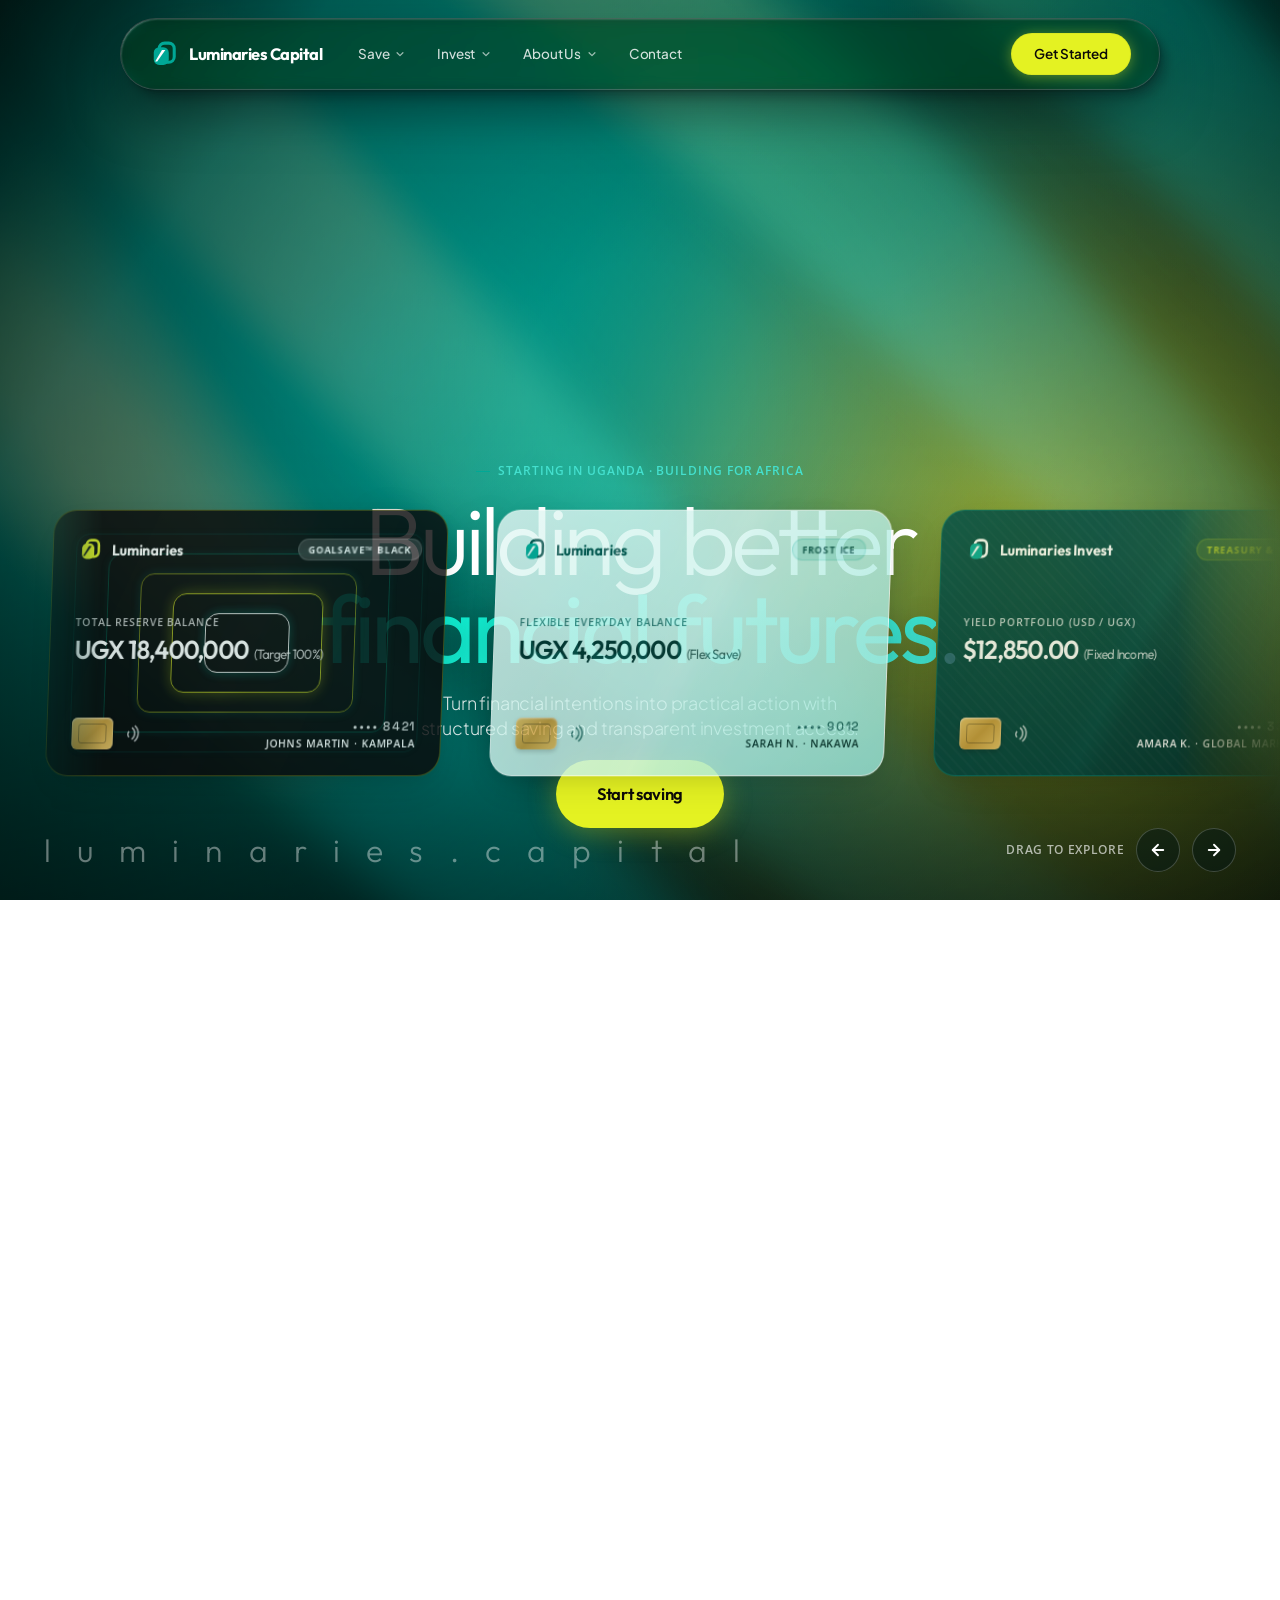
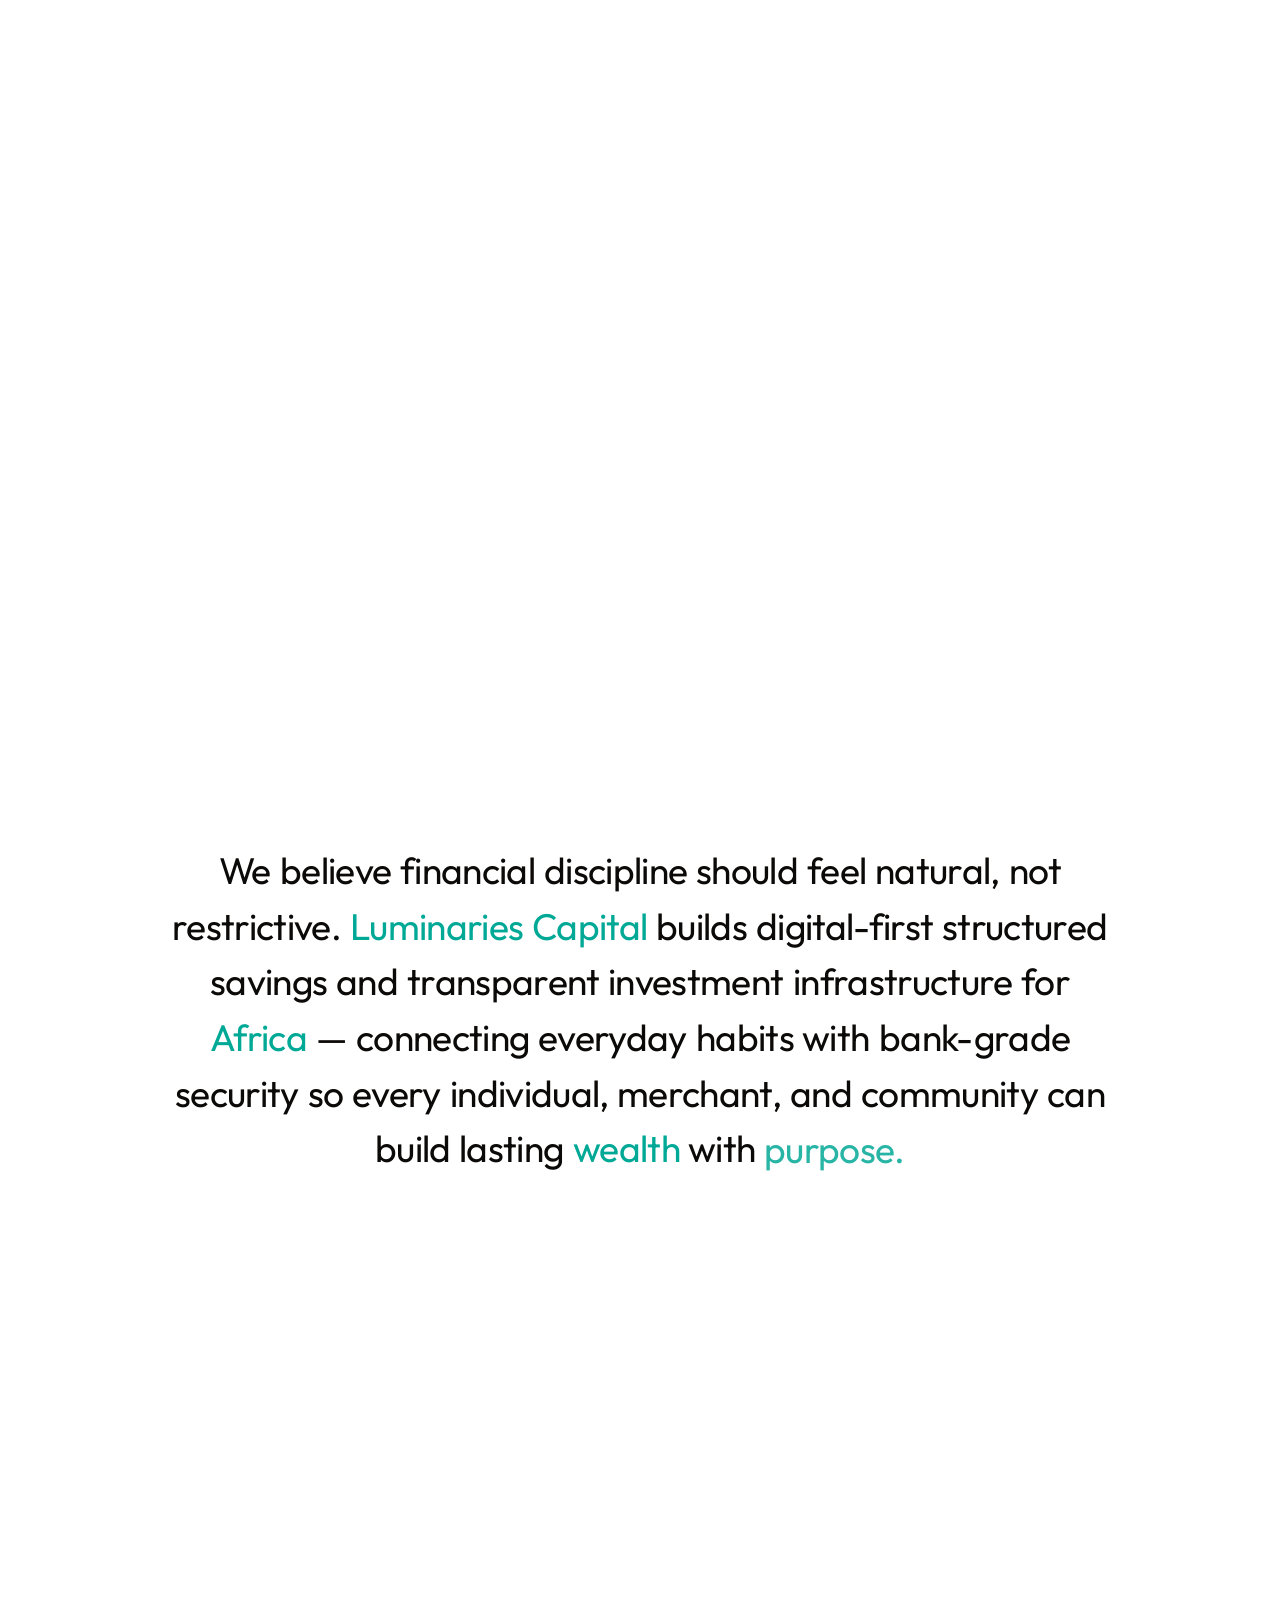
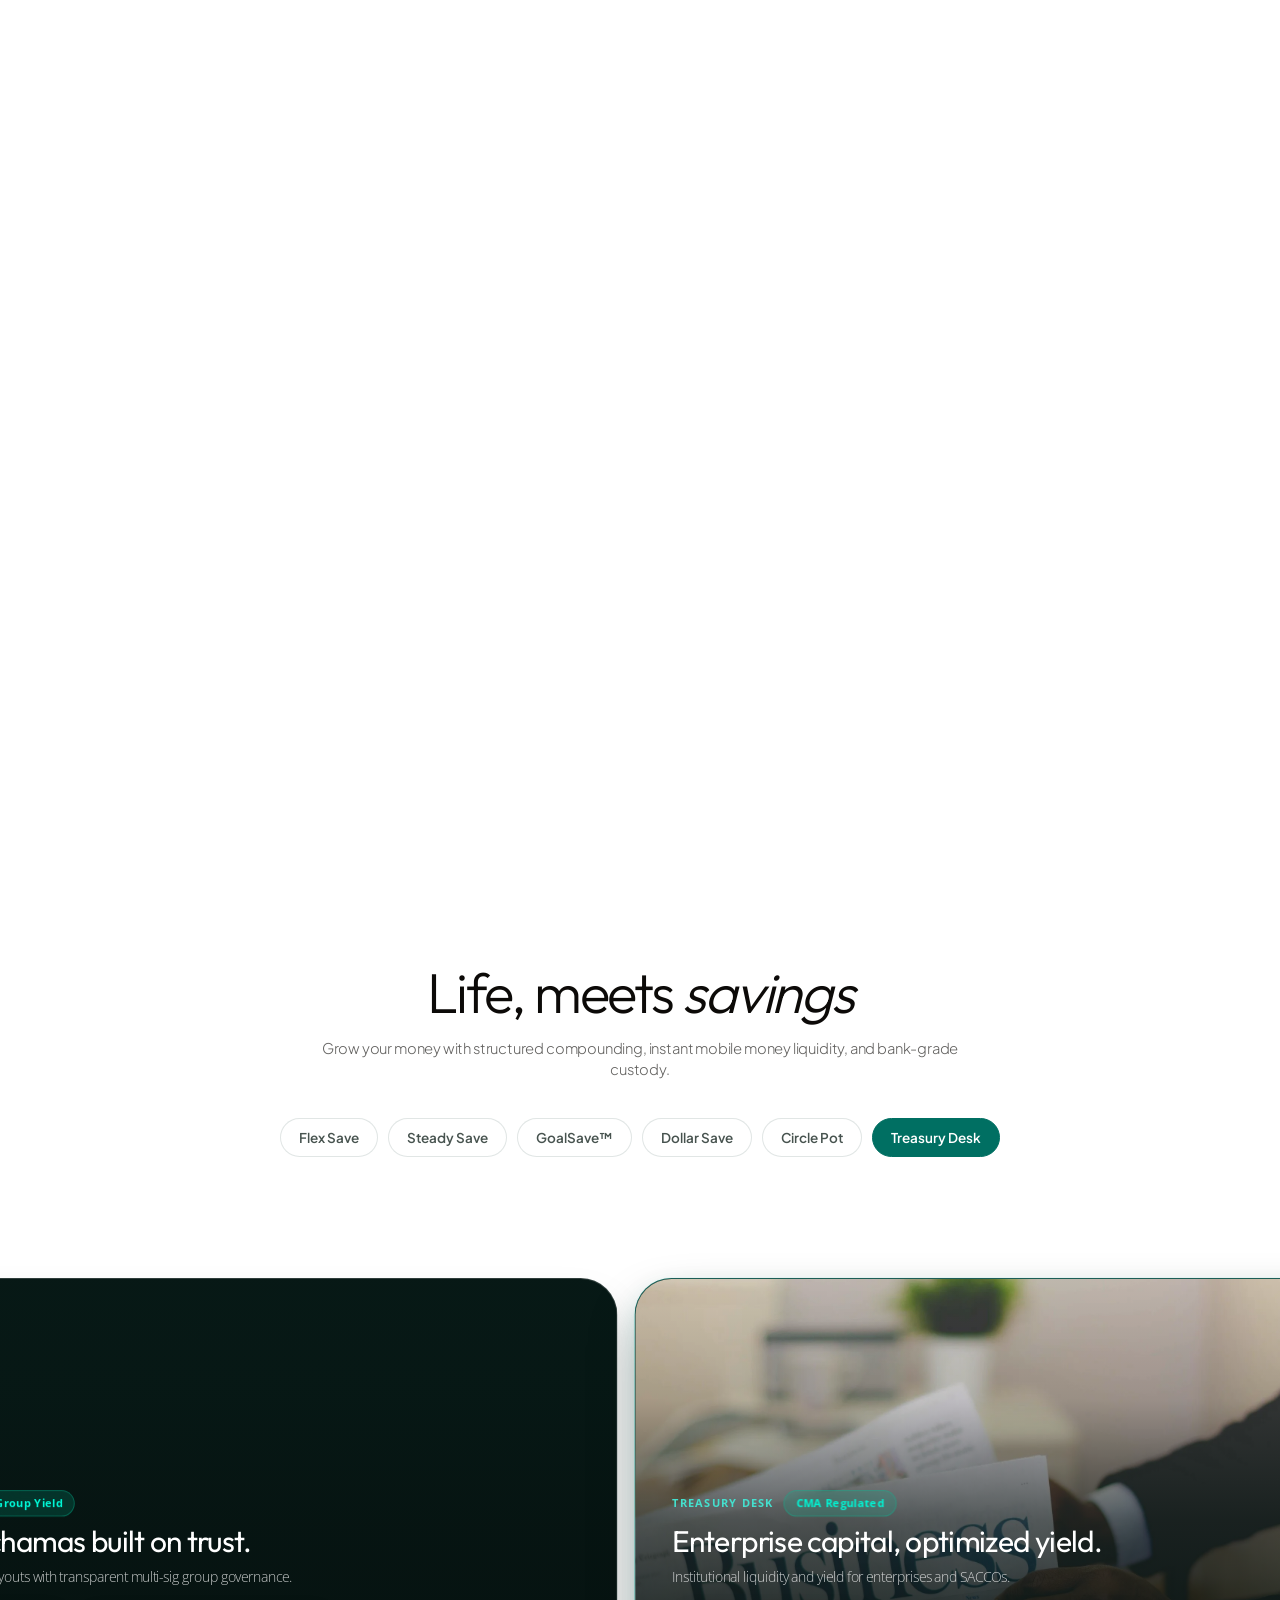
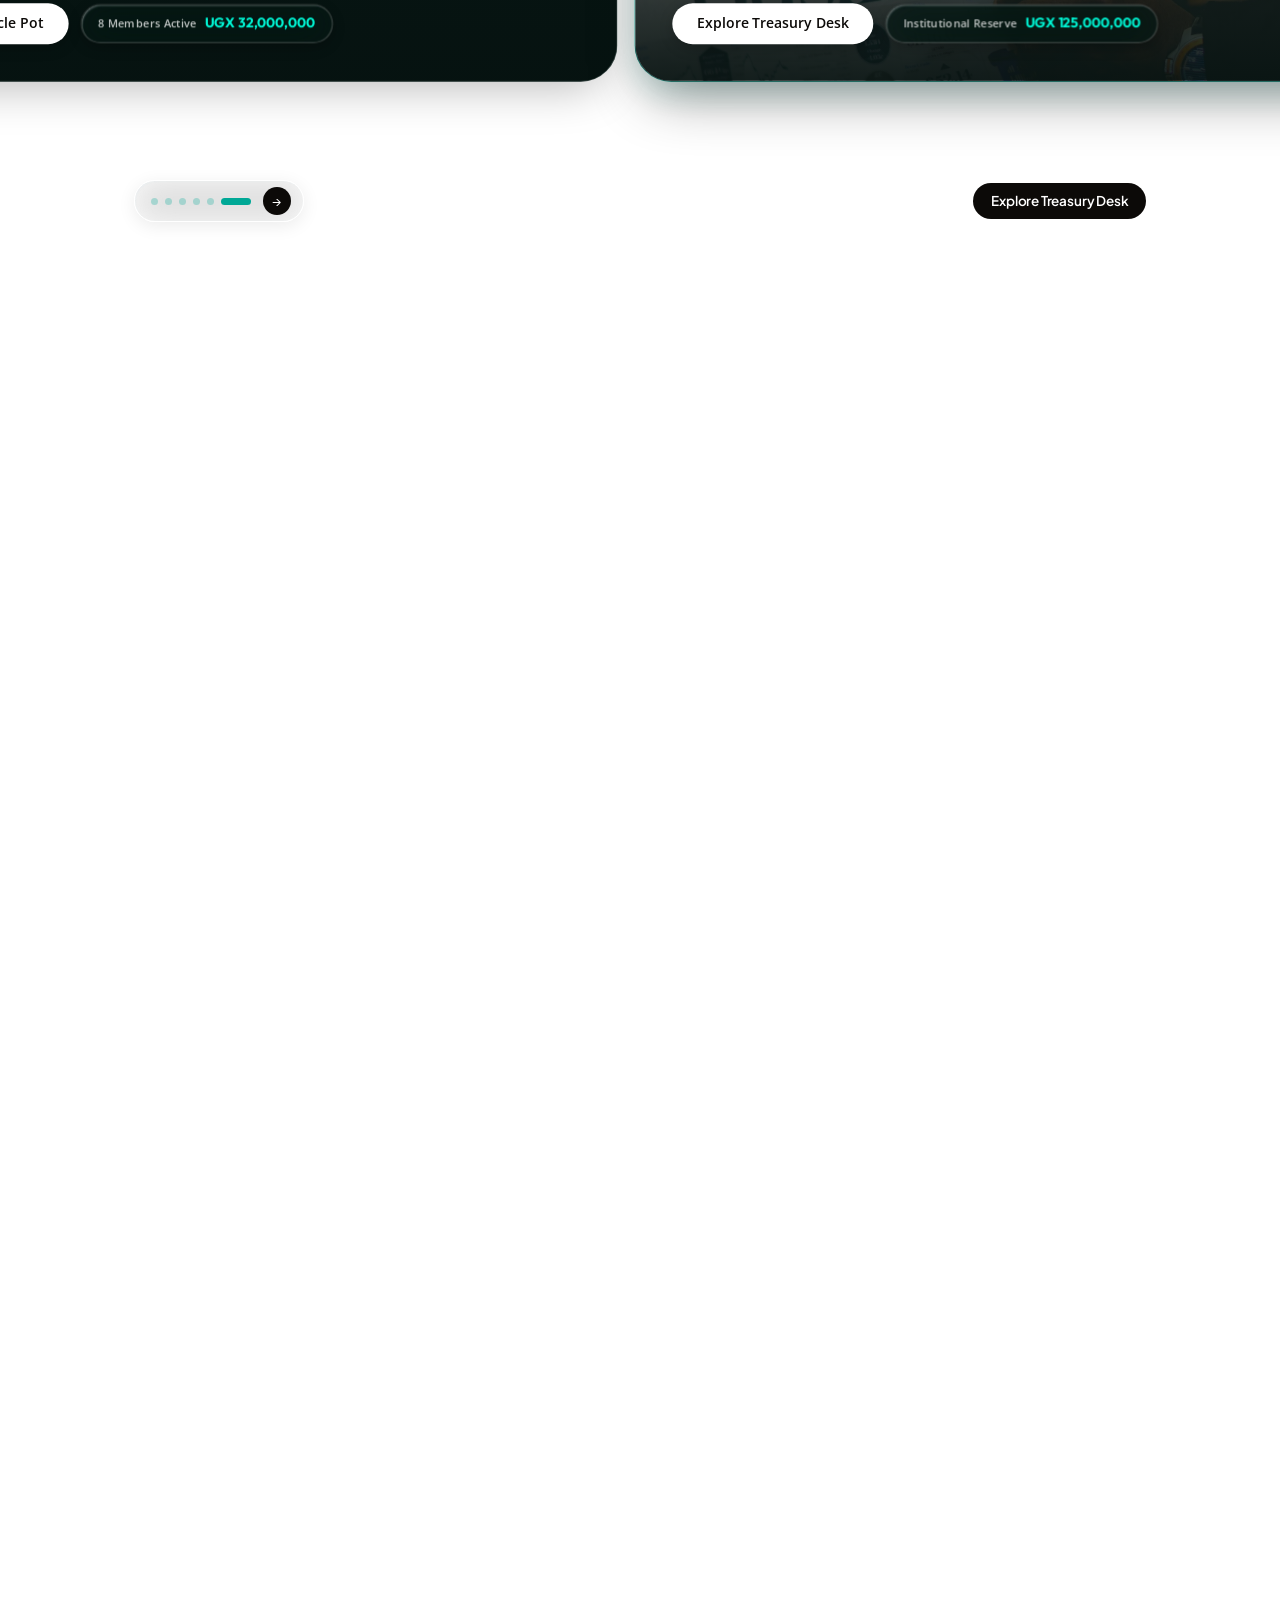
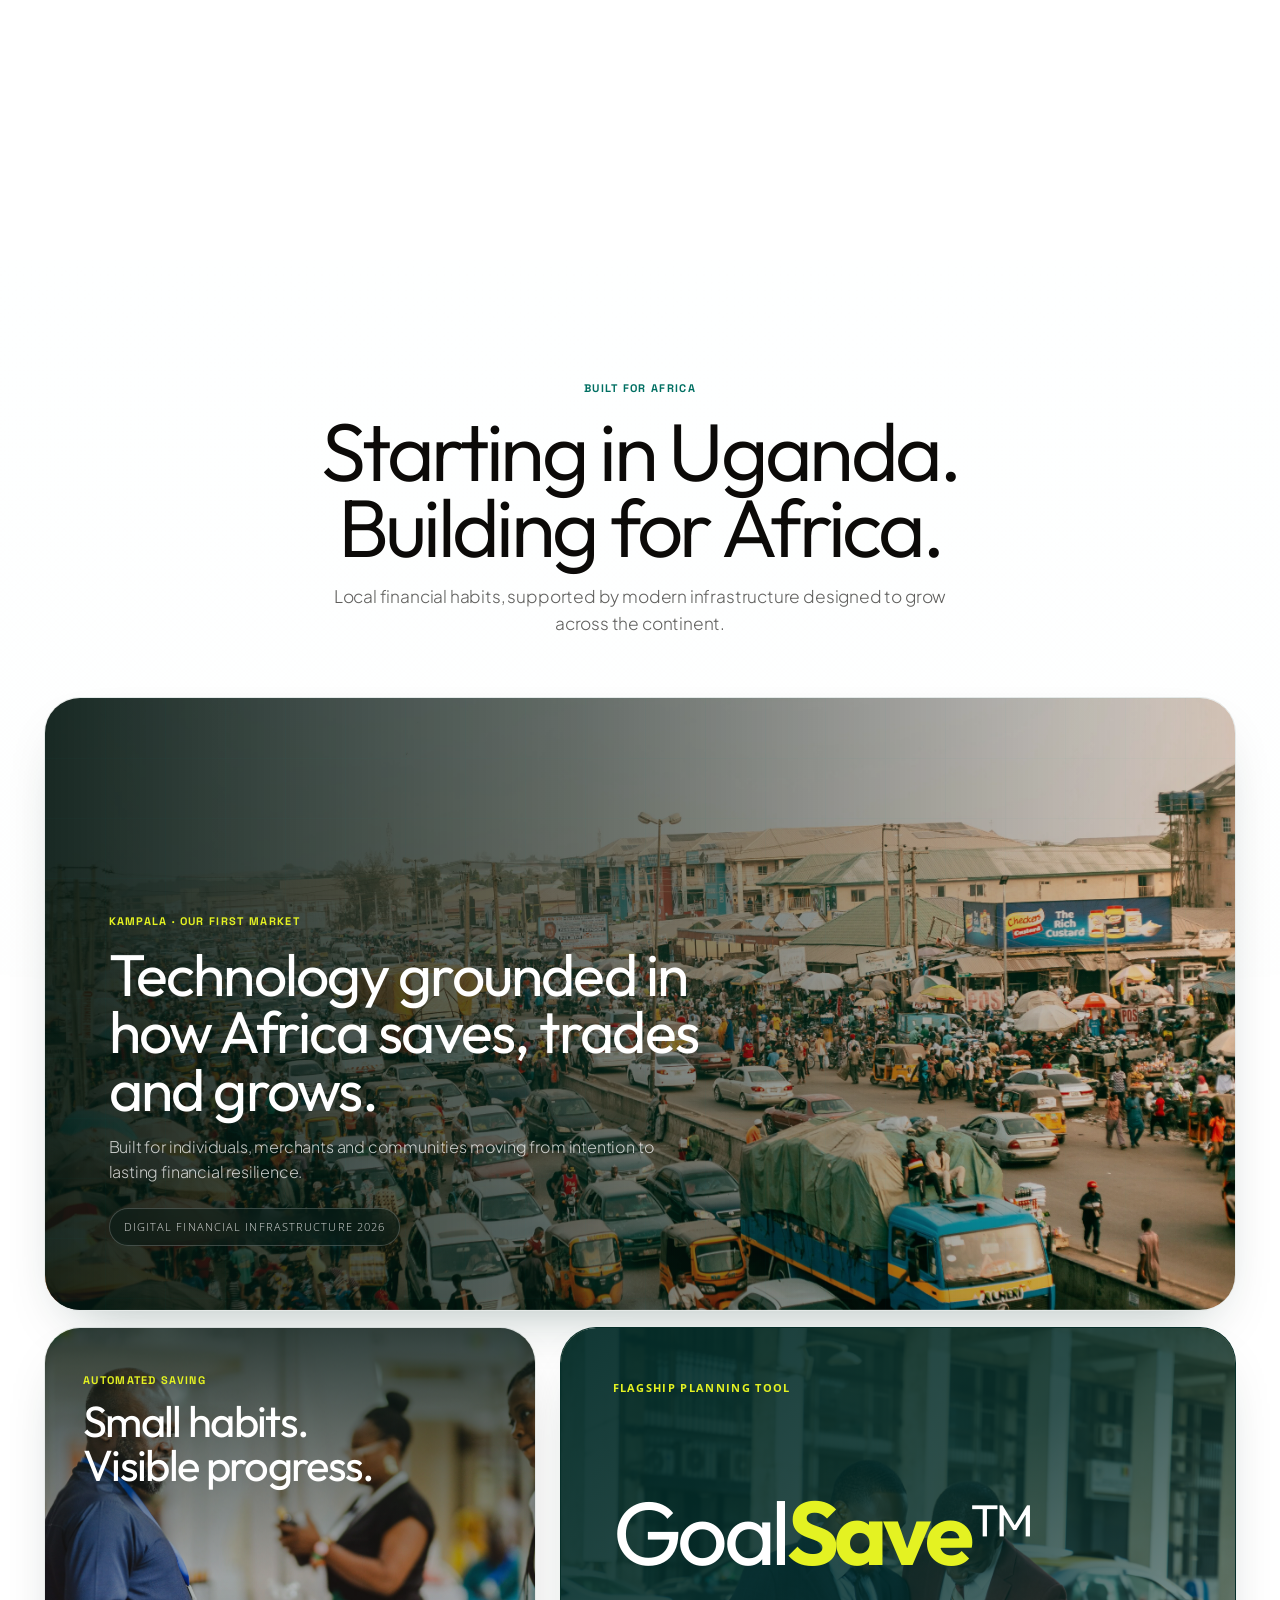
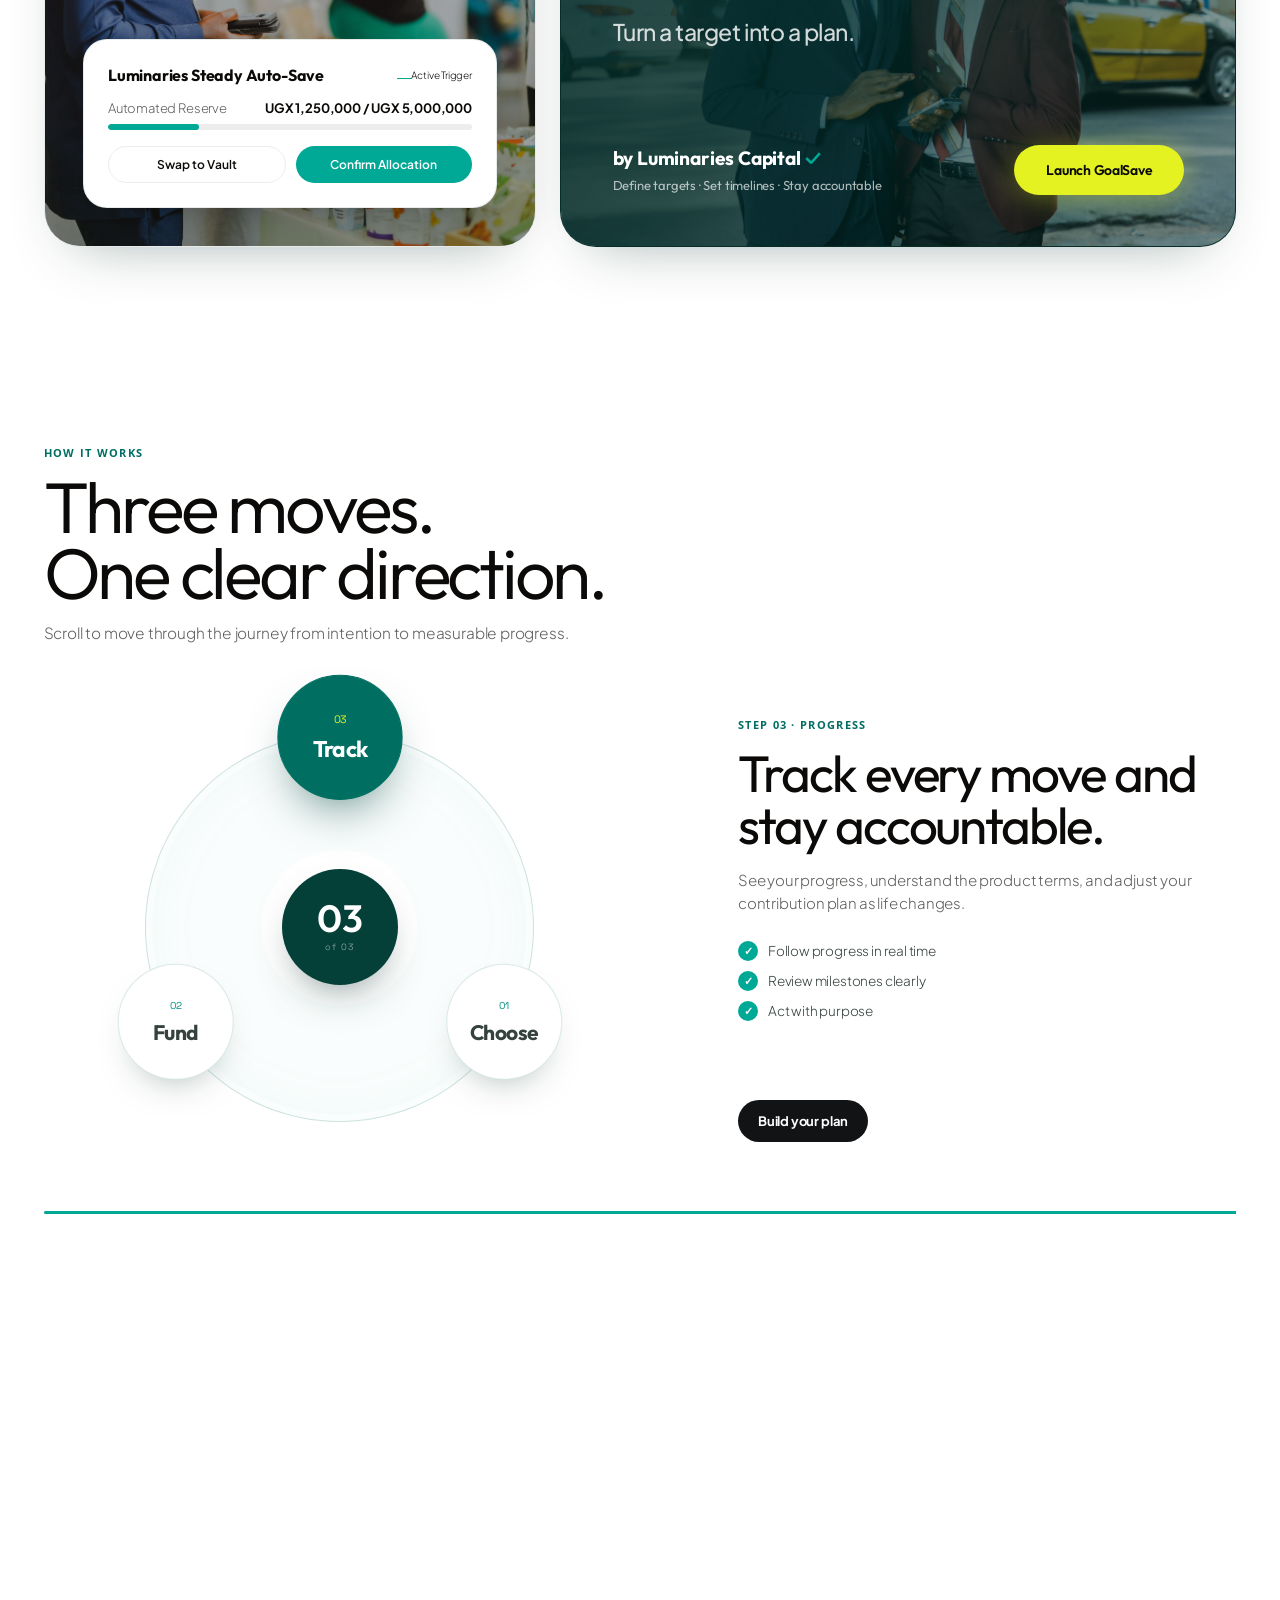
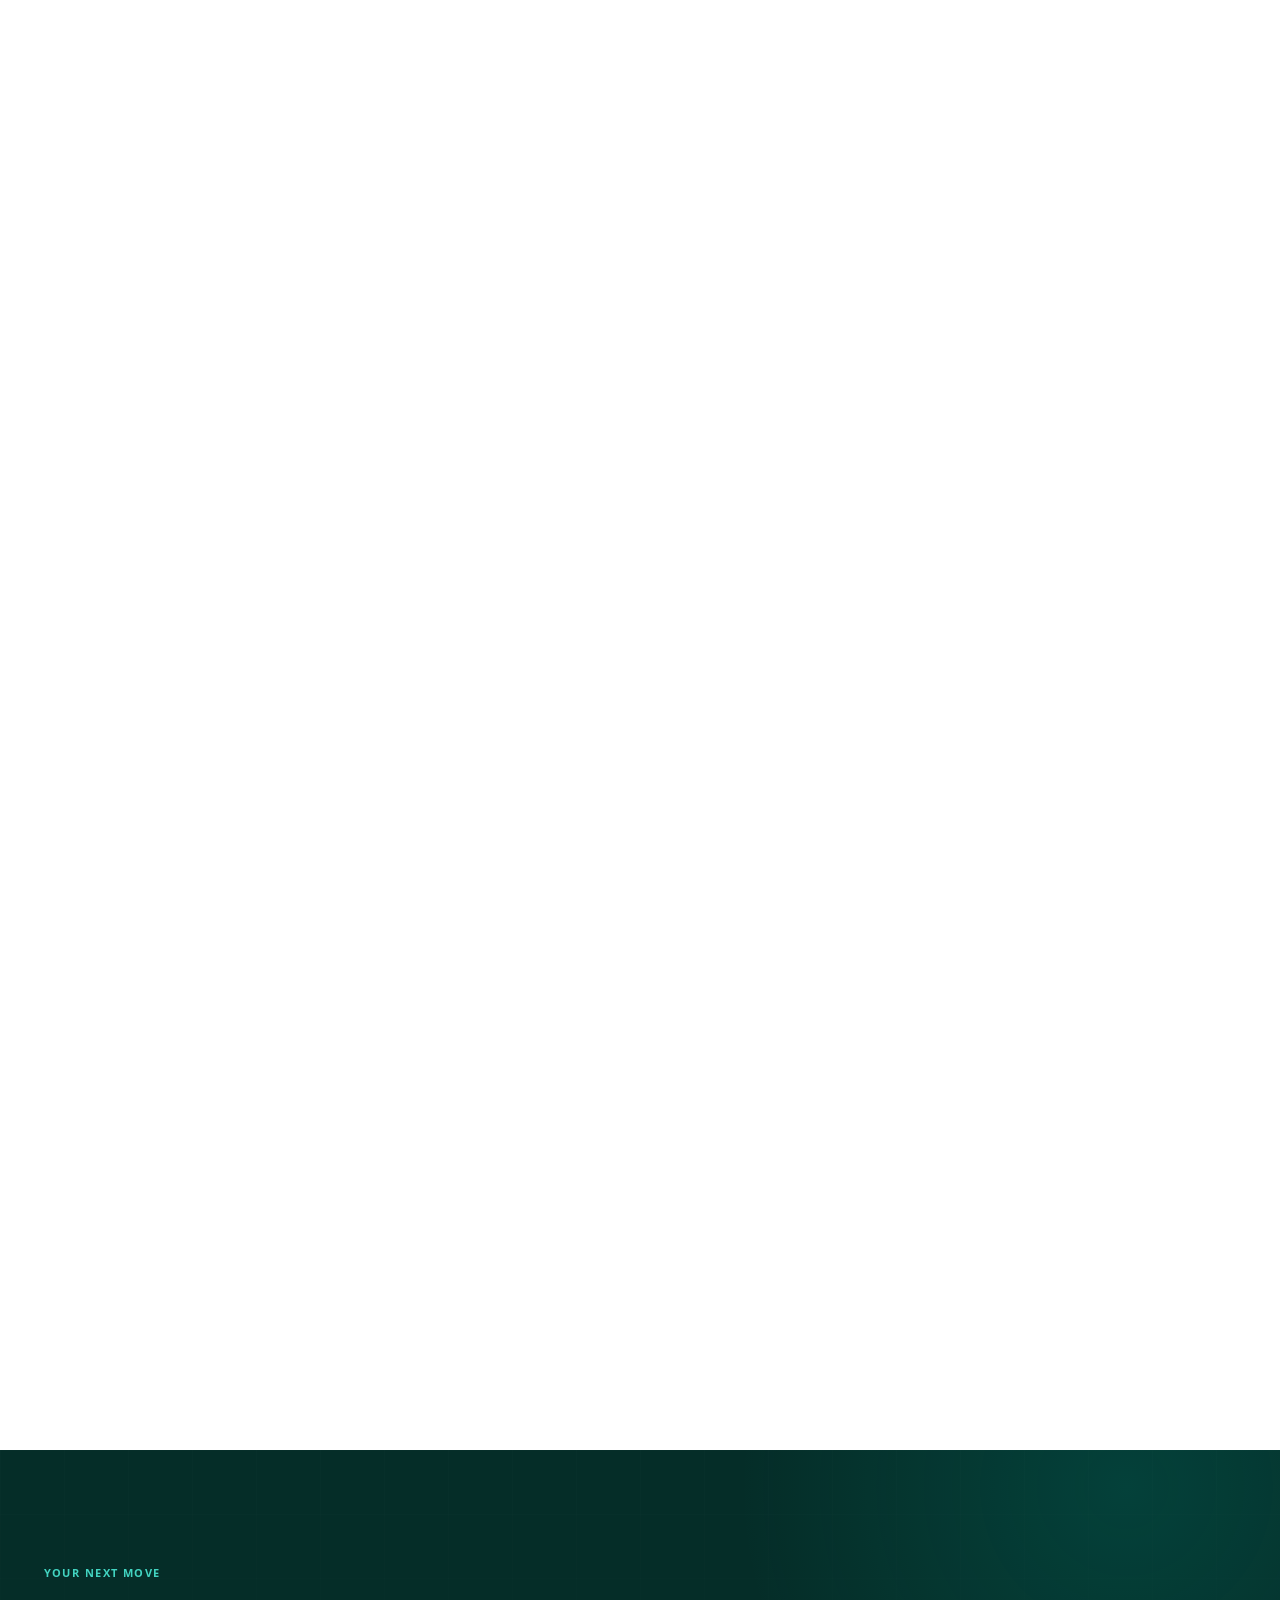
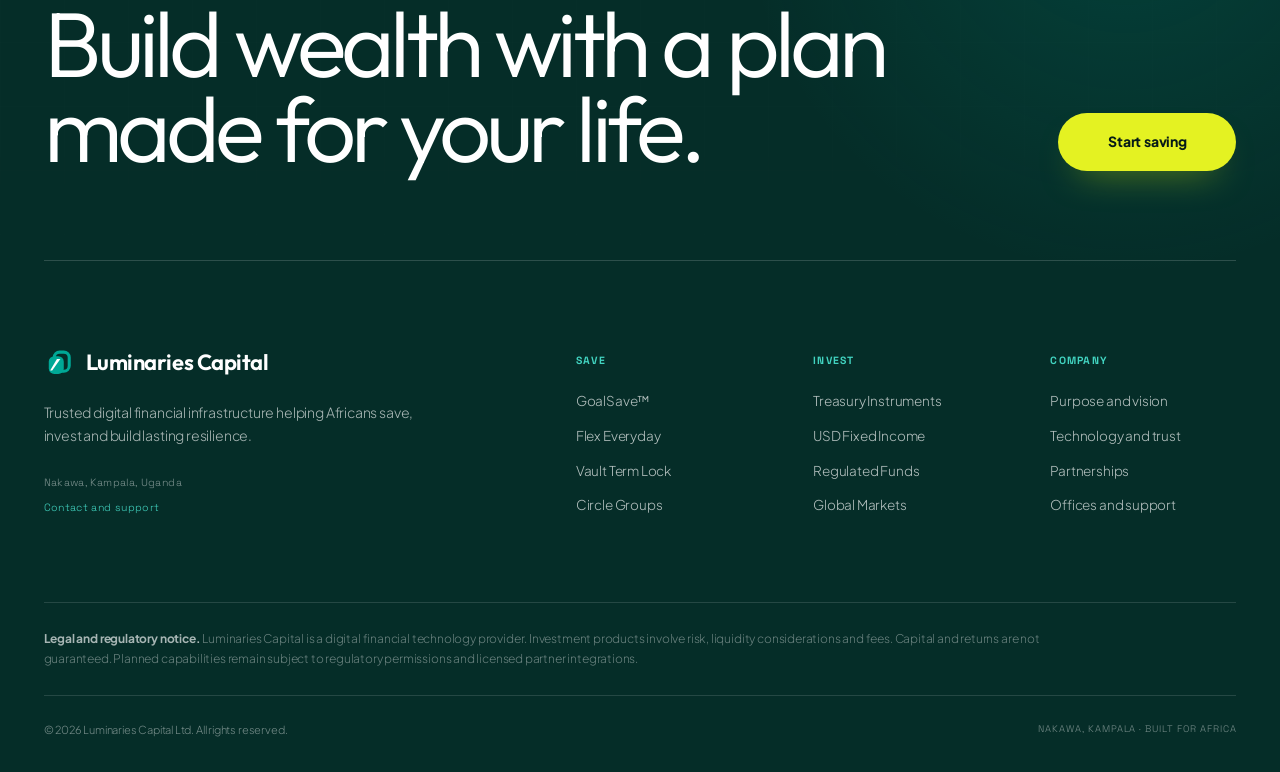
==== commit f965c701: "Add files via upload" ====
--- a/index.html
+++ b/index.html
@@ -11,11 +11,11 @@
   <meta property="og:url" content="https://luminaries.capital/">
   <meta property="og:title" content="Luminaries Capital — Building Better Financial Futures">
   <meta property="og:description" content="Structured savings and transparent investment access built for Africa.">
-  <meta property="og:image" content="https://luminaries.capital/images/pexels-wo-nfoni-media-311038690-39680007.jpg">
+  <meta property="og:image" content="https://luminaries.capital/images/pexels-wo-nfoni-media-311038690-39680007.webp">
   <meta name="twitter:card" content="summary_large_image">
   <meta name="twitter:title" content="Luminaries Capital — Building Better Financial Futures">
   <meta name="twitter:description" content="Structured savings and transparent investment access built for Africa.">
-  <meta name="twitter:image" content="https://luminaries.capital/images/pexels-wo-nfoni-media-311038690-39680007.jpg">
+  <meta name="twitter:image" content="https://luminaries.capital/images/pexels-wo-nfoni-media-311038690-39680007.webp">
   <script type="application/ld+json">
     {
       "@context": "https://schema.org",
@@ -37,7 +37,7 @@
 
   <link rel="preconnect" href="https://fonts.googleapis.com">
   <link rel="preconnect" href="https://fonts.gstatic.com" crossorigin>
-  <link rel="stylesheet" href="https://fonts.googleapis.com/css2?family=Outfit:wght@300;400;500;600;700&family=Plus+Jakarta+Sans:wght@300;400;500;600;700&family=Space+Grotesk:wght@400;500;600;700&display=swap">
+  <link rel="stylesheet" href="https://fonts.googleapis.com/css2?family=Outfit:wght@300;400;500;600;700&family=Plus+Jakarta+Sans:wght@300;400;500;600;700&family=Space+Grotesk:wght@400;500;600;700&family=Open+Sans:wght@400;500;600;700&display=swap">
 
   <!-- Core Stylesheet -->
   <link rel="stylesheet" href="styles.css?v=hero_shader_v1">
@@ -95,7 +95,7 @@
 
       <div class="nav-right">
         <a href="save.html" class="nav-cta-btn" id="nav-cta-btn">
-          Get Started <span class="cta-arrow">↗</span>
+          Get Started 
         </a>
         <button type="button" class="mobile-menu-btn" id="mobile-menu-btn" aria-label="Toggle navigation menu" aria-expanded="false" aria-controls="mobile-drawer">
           <span></span>
@@ -114,7 +114,7 @@
           <div class="megamenu-top-bar">
             <a href="save.html" class="megamenu-discover">
               <span>Discover Luminaries Save</span>
-              <span class="discover-arrow">→</span>
+              
             </a>
           </div>
           <div class="megamenu-grid">
@@ -157,7 +157,7 @@
               Tier-1 Bank Custody · Regulated by Bank of Uganda & CMA
             </div>
             <a href="save.html#comparison" class="megamenu-footer-link">
-              Compare all savings accounts <span>→</span>
+              Compare all savings accounts 
             </a>
           </div>
         </div>
@@ -167,7 +167,7 @@
           <div class="megamenu-top-bar">
             <a href="invest.html" class="megamenu-discover">
               <span>Discover Luminaries Invest</span>
-              <span class="discover-arrow">→</span>
+              
             </a>
           </div>
           <div class="megamenu-grid">
@@ -209,7 +209,7 @@
               Licensed Institutional Market Access · CMA Regulated Partners
             </div>
             <a href="invest.html" class="megamenu-footer-link">
-              Explore investment opportunities <span>→</span>
+              Explore investment opportunities 
             </a>
           </div>
         </div>
@@ -219,7 +219,7 @@
           <div class="megamenu-top-bar">
             <a href="about.html" class="megamenu-discover">
               <span>Discover Luminaries Capital</span>
-              <span class="discover-arrow">→</span>
+              
             </a>
           </div>
           <div class="megamenu-grid">
@@ -261,7 +261,7 @@
               Headquartered in Nakawa, Kampala · Pan-African Platform
             </div>
             <a href="contact.html" class="megamenu-footer-link">
-              Get in touch with our team <span>→</span>
+              Get in touch with our team 
             </a>
           </div>
         </div>
@@ -270,11 +270,11 @@
     </div>
 
     <div class="mobile-nav-drawer" id="mobile-drawer" aria-hidden="true">
-      <a href="save.html">Save <span aria-hidden="true">↗</span></a>
-      <a href="invest.html">Invest <span aria-hidden="true">↗</span></a>
-      <a href="about.html">About us <span aria-hidden="true">↗</span></a>
-      <a href="contact.html">Contact <span aria-hidden="true">↗</span></a>
-      <a href="save.html" class="mobile-nav-primary">Get started <span aria-hidden="true">↗</span></a>
+      <a href="save.html">Save </a>
+      <a href="invest.html">Invest </a>
+      <a href="about.html">About us </a>
+      <a href="contact.html">Contact </a>
+      <a href="save.html" class="mobile-nav-primary">Get started </a>
     </div>
   </nav>
 
@@ -317,17 +317,8 @@
             </p>
             <div class="hero-actions">
               <a href="save.html" class="btn-large-solar" id="hero-cta-apply">
-                Start saving ↗
-              </a>
-              <a href="invest.html" class="btn-large-outline" id="hero-cta-explore">
-                Explore products ↓
-              </a>
-            </div>
-          </div>
-          <div class="hero-trust-row" aria-label="Platform benefits">
-            <span>Uganda-first</span>
-            <span>Bank-grade security</span>
-            <span>Transparent products</span>
+                Start saving</a>
+            </div>
           </div>
         </div>
       </div>
@@ -379,16 +370,9 @@
             </div>
           </div>
 
-          <!-- CARD 2: Frosted Ice-Teal Card with Stickers & Signature (design.md) -->
+          <!-- CARD 2: Frosted Ice-Teal Card (Flex Save) -->
           <div class="fin-card-3d card-ice-teal" id="hero-card-ice-teal">
             <div class="card-specular"></div>
-            <div class="sticker sticker-uganda">
-              <span>🇺🇬</span> KAMPALA
-            </div>
-            <div class="sticker sticker-bolt">
-              ⚡ 8.5% APY
-            </div>
-            <div class="card-signature">Luminaries</div>
 
             <div class="card-header-row">
               <div class="card-brand-lockup">
@@ -397,14 +381,14 @@
                   <rect x="7" y="12" width="22" height="26" rx="8" fill="#00A896" />
                   <path d="M12 33L24 16L19 16L9 33H12Z" fill="#FFFFFF" />
                 </svg>
-                <span class="card-brand-title" style="color: #004D47;">Luminaries</span>
-              </div>
-              <span class="card-tier-tag" style="background: rgba(0, 168, 150, 0.2); color:#004D47;">FROST ICE</span>
+                <span class="card-brand-title">Luminaries</span>
+              </div>
+              <span class="card-tier-tag">FROST ICE</span>
             </div>
 
             <div class="card-body-row">
-              <div class="card-balance-label" style="color:#004D47;">Flexible Everyday Balance</div>
-              <div class="card-balance-value" style="color:#002B28;">UGX 4,250,000 <em>(Flex Save)</em></div>
+              <div class="card-balance-label">Flexible Everyday Balance</div>
+              <div class="card-balance-value">UGX 4,250,000 <em>(Flex Save)</em></div>
             </div>
 
             <div class="card-footer-row">
@@ -417,8 +401,8 @@
                 </span>
               </div>
               <div style="text-align:right;">
-                <div class="card-number" style="color:#004D47;">•••• 9012</div>
-                <div class="card-holder" style="color:#002B28;">SARAH N. · NAKAWA</div>
+                <div class="card-number">•••• 9012</div>
+                <div class="card-holder">SARAH N. · NAKAWA</div>
               </div>
             </div>
           </div>
@@ -437,7 +421,7 @@
                 </svg>
                 <span class="card-brand-title">Luminaries Invest</span>
               </div>
-              <span class="card-tier-tag" style="background: rgba(228, 242, 34, 0.2); color:#E4F222;">TREASURY & USD</span>
+              <span class="card-tier-tag">TREASURY & USD</span>
             </div>
 
             <div class="card-body-row">
@@ -472,14 +456,14 @@
                   <rect x="7" y="12" width="22" height="26" rx="8" fill="#00A896" />
                   <path d="M12 33L24 16L19 16L9 33H12Z" fill="#FFFFFF" />
                 </svg>
-                <span class="card-brand-title" style="color:#0C0A08;">Luminaries Circle</span>
-              </div>
-              <span class="card-tier-tag" style="background: rgba(0, 168, 150, 0.15); color:#004D47;">COMMUNITY POT</span>
+                <span class="card-brand-title">Luminaries Circle</span>
+              </div>
+              <span class="card-tier-tag">COMMUNITY POT</span>
             </div>
 
             <div class="card-body-row">
-              <div class="card-balance-label" style="color:#4B5563;">Group Payout Pool (8 Members)</div>
-              <div class="card-balance-value" style="color:#0C0A08;">UGX 32,000,000 <em>(On Track)</em></div>
+              <div class="card-balance-label">Group Payout Pool (8 Members)</div>
+              <div class="card-balance-value">UGX 32,000,000 <em>(On Track)</em></div>
             </div>
 
             <div class="card-footer-row">
@@ -492,14 +476,14 @@
                 </span>
               </div>
               <div style="text-align:right;">
-                <div class="card-number" style="color:#0C0A08;">•••• 5521</div>
-                <div class="card-holder" style="color:#0C0A08;">ENTEBBE INNOVATORS CIRCLE</div>
-              </div>
-            </div>
-          </div>
-
-          <!-- CARD 5: Film-Photo Lifestyle Card (design.md) -->
-          <div class="fin-card-3d card-film-photo" id="hero-card-photo" style="background-image: url('images/pexels-wo-nfoni-media-311038690-39680007.jpg');">
+                <div class="card-number">•••• 5521</div>
+                <div class="card-holder">ENTEBBE INNOVATORS CIRCLE</div>
+              </div>
+            </div>
+          </div>
+
+          <!-- CARD 5: Film-Photo Lifestyle Card -->
+          <div class="fin-card-3d card-film-photo" id="hero-card-photo" style="background-image: url('images/pexels-wo-nfoni-media-311038690-39680007.webp');">
             <div class="card-film-overlay"></div>
             <div class="card-specular"></div>
 
@@ -539,13 +523,23 @@
         </div>
       </div>
 
-        <!-- HERO BOTTOM BAR: Wordmark & Live Controls per design.md -->
+      <!-- HERO BOTTOM BAR: Wordmark & Live Controls per design.md -->
         <div class="hero-bottom-bar" id="hero-bottom-bar">
           <div class="hero-wordmark">l u m i n a r i e s . c a p i t a l</div>
           <div class="hero-carousel-controls">
             <span class="carousel-hint">Drag to explore</span>
-            <button type="button" class="carousel-btn" id="carousel-prev" aria-label="Previous card in parade">←</button>
-            <button type="button" class="carousel-btn" id="carousel-next" aria-label="Next card in parade">→</button>
+            <button type="button" class="carousel-btn" id="carousel-prev" aria-label="Previous card in parade">
+              <svg width="18" height="18" viewBox="0 0 24 24" fill="none" stroke="currentColor" stroke-width="2.5" stroke-linecap="round" stroke-linejoin="round" aria-hidden="true">
+                <line x1="19" y1="12" x2="5" y2="12"></line>
+                <polyline points="12 19 5 12 12 5"></polyline>
+              </svg>
+            </button>
+            <button type="button" class="carousel-btn" id="carousel-next" aria-label="Next card in parade">
+              <svg width="18" height="18" viewBox="0 0 24 24" fill="none" stroke="currentColor" stroke-width="2.5" stroke-linecap="round" stroke-linejoin="round" aria-hidden="true">
+                <line x1="5" y1="12" x2="19" y2="12"></line>
+                <polyline points="12 5 19 12 12 19"></polyline>
+              </svg>
+            </button>
           </div>
         </div>
 
@@ -569,7 +563,7 @@
 
     <!-- ========================================================================
          SECTION 2 — "OUR PLATFORM" SCROLL STREAM & APPLE-STYLE TABS (HYBRID)
-         Pure white canvas (#FFFFFF) with big 2-column cards backed by cards.jpg,
+         Pure white canvas (#FFFFFF) with big 2-column cards backed by cards.webp,
          independent floating glass tabs, and Apple capsule controls.
          ======================================================================== -->
     <div class="platform-scroll-track" id="platform-scroll-track">
@@ -613,8 +607,13 @@
           <div class="platform-cards-viewport" id="platform-cards-viewport">
             <div class="platform-cards-stream" id="platform-cards-stream">
 
-              <!-- CARD 0: Flex Save -->
+              <!-- CARD 0: FLEX SAVE -->
               <article class="platform-stream-card is-active" data-index="0" id="card-stream-0" role="tabpanel" aria-labelledby="platform-tab-0">
+                <div class="card-side-visual">
+                  <div class="visual-img-frame">
+                    <img class="visual-card-img" src="images/pexels-wo-nfoni-media-311038690-39680007.webp" alt="African merchant using digital payments" width="5951" height="4251" loading="lazy" decoding="async">
+                  </div>
+                </div>
                 <div class="card-side-text">
                   <div class="card-eyebrow-row">
                     <span class="card-eyebrow-tag">FLEX SAVE</span>
@@ -622,15 +621,10 @@
                   </div>
                   <h3 class="card-hero-headline">Instant cash that earns daily.</h3>
                   <p class="card-hero-desc">
-                    Direct MTN and Airtel MoMo liquidity. Earn institutional yield with zero lockup and instant 24/7 withdrawals.
+                    Daily earnings with zero lockup and instant Mobile Money withdrawals.
                   </p>
                   <div class="card-cta-wrap">
-                    <a href="save.html#flex" class="card-action-pill">Explore Flex Save ↗</a>
-                  </div>
-                </div>
-                <div class="card-side-visual">
-                  <div class="visual-img-frame">
-                    <img class="visual-card-img" src="images/pexels-wo-nfoni-media-311038690-39680007.jpg" alt="African merchant using digital payments" width="5951" height="4251" loading="lazy" decoding="async">
+                    <a href="save.html#flex" class="card-action-pill">Explore Flex Save</a>
                     <div class="visual-glass-chip glass3d">
                       <span class="chip-label">Available Reserve</span>
                       <strong class="chip-value">UGX 4,250,000</strong>
@@ -639,8 +633,13 @@
                 </div>
               </article>
 
-              <!-- CARD 1: Steady Save -->
+              <!-- CARD 1: STEADY SAVE -->
               <article class="platform-stream-card" data-index="1" id="card-stream-1" role="tabpanel" aria-labelledby="platform-tab-1" aria-hidden="true">
+                <div class="card-side-visual">
+                  <div class="visual-img-frame">
+                    <img class="visual-card-img" src="images/pexels-libasse-el-arbi-ndoye-235374276-12179674.webp" alt="Professionals reviewing finances on a mobile phone" width="6720" height="4480" loading="lazy" decoding="async">
+                  </div>
+                </div>
                 <div class="card-side-text">
                   <div class="card-eyebrow-row">
                     <span class="card-eyebrow-tag">STEADY SAVE</span>
@@ -648,25 +647,25 @@
                   </div>
                   <h3 class="card-hero-headline">Small habits, compounding power.</h3>
                   <p class="card-hero-desc">
-                    Automate daily micro-saves (+50k) that turn loose change into wealth. Track saving streaks with milestone bonuses.
+                    Automate recurring micro-saves and build habits with streak rewards.
                   </p>
                   <div class="card-cta-wrap">
-                    <a href="save.html#steady" class="card-action-pill">Explore Steady Save ↗</a>
-                  </div>
-                </div>
+                    <a href="save.html#steady" class="card-action-pill">Explore Steady Save</a>
+                    <div class="visual-glass-chip glass3d">
+                      <span class="chip-label">42-Day Streak</span>
+                      <strong class="chip-value">UGX 7,850,000</strong>
+                    </div>
+                  </div>
+                </div>
+              </article>
+
+              <!-- CARD 2: GOALSAVE™ VAULT -->
+              <article class="platform-stream-card" data-index="2" id="card-stream-2" role="tabpanel" aria-labelledby="platform-tab-2" aria-hidden="true">
                 <div class="card-side-visual">
                   <div class="visual-img-frame">
-                    <img class="visual-card-img" src="images/pexels-libasse-el-arbi-ndoye-235374276-12179674.jpg" alt="Professionals reviewing finances on a mobile phone" width="6720" height="4480" loading="lazy" decoding="async">
-                    <div class="visual-glass-chip glass3d">
-                      <span class="chip-label">🔥 42-Day Active Streak</span>
-                      <strong class="chip-value">UGX 7,850,000</strong>
-                    </div>
-                  </div>
-                </div>
-              </article>
-
-              <!-- CARD 2: GoalSave™ Vault -->
-              <article class="platform-stream-card" data-index="2" id="card-stream-2" role="tabpanel" aria-labelledby="platform-tab-2" aria-hidden="true">
+                    <img class="visual-card-img" src="images/pexels-leeloothefirst-8919549.webp" alt="Mobile wealth dashboard and savings assets" width="6016" height="4016" loading="lazy" decoding="async">
+                  </div>
+                </div>
                 <div class="card-side-text">
                   <div class="card-eyebrow-row">
                     <span class="card-eyebrow-tag">GOALSAVE™ VAULT</span>
@@ -674,25 +673,25 @@
                   </div>
                   <h3 class="card-hero-headline">Lock in life’s major milestones.</h3>
                   <p class="card-hero-desc">
-                    Target homes, land, and expansion with locked timelines. Protected against impulsive spending with guaranteed yields.
+                    Lock target savings for major milestones with protected high yields.
                   </p>
                   <div class="card-cta-wrap">
-                    <a href="save.html#goalsave" class="card-action-pill btn-solar">Launch GoalSave™ ↗</a>
-                  </div>
-                </div>
+                    <a href="save.html#goalsave" class="card-action-pill btn-solar">Launch GoalSave™</a>
+                    <div class="visual-glass-chip glass3d">
+                      <span class="chip-label">Milestone Locked</span>
+                      <strong class="chip-value">UGX 18,400,000</strong>
+                    </div>
+                  </div>
+                </div>
+              </article>
+
+              <!-- CARD 3: DOLLAR SAVE -->
+              <article class="platform-stream-card" data-index="3" id="card-stream-3" role="tabpanel" aria-labelledby="platform-tab-3" aria-hidden="true">
                 <div class="card-side-visual">
                   <div class="visual-img-frame">
-                    <img class="visual-card-img" src="images/pexels-leeloothefirst-8919549.jpg" alt="Mobile wealth dashboard and savings assets" width="6016" height="4016" loading="lazy" decoding="async">
-                    <div class="visual-glass-chip glass3d">
-                      <span class="chip-label">🔒 Milestone Locked</span>
-                      <strong class="chip-value">UGX 18,400,000</strong>
-                    </div>
-                  </div>
-                </div>
-              </article>
-
-              <!-- CARD 3: Dollar Save -->
-              <article class="platform-stream-card" data-index="3" id="card-stream-3" role="tabpanel" aria-labelledby="platform-tab-3" aria-hidden="true">
+                    <img class="visual-card-img" src="images/pexels-davegarcia-33785780.webp" alt="Global dollar investment portfolio on a mobile phone" width="6000" height="4300" loading="lazy" decoding="async">
+                  </div>
+                </div>
                 <div class="card-side-text">
                   <div class="card-eyebrow-row">
                     <span class="card-eyebrow-tag">DOLLAR SAVE</span>
@@ -700,25 +699,25 @@
                   </div>
                   <h3 class="card-hero-headline">Hedge against currency volatility.</h3>
                   <p class="card-hero-desc">
-                    Save in stable US Dollars backed by sovereign notes and Stanbic custodial trust. Preserve real purchasing power.
+                    Preserve purchasing power with sovereign-backed US Dollar reserves.
                   </p>
                   <div class="card-cta-wrap">
-                    <a href="save.html#usd" class="card-action-pill">Explore Dollar Save ↗</a>
-                  </div>
-                </div>
+                    <a href="save.html#usd" class="card-action-pill">Explore Dollar Save</a>
+                    <div class="visual-glass-chip glass3d">
+                      <span class="chip-label">USD Sovereign Reserve</span>
+                      <strong class="chip-value">$12,850.00</strong>
+                    </div>
+                  </div>
+                </div>
+              </article>
+
+              <!-- CARD 4: CIRCLE POT -->
+              <article class="platform-stream-card" data-index="4" id="card-stream-4" role="tabpanel" aria-labelledby="platform-tab-4" aria-hidden="true">
                 <div class="card-side-visual">
                   <div class="visual-img-frame">
-                    <img class="visual-card-img" src="images/pexels-davegarcia-33785780.jpg" alt="Global dollar investment portfolio on a mobile phone" width="6000" height="4300" loading="lazy" decoding="async">
-                    <div class="visual-glass-chip glass3d">
-                      <span class="chip-label">🛡️ USD Sovereign Reserve</span>
-                      <strong class="chip-value">$12,850.00</strong>
-                    </div>
-                  </div>
-                </div>
-              </article>
-
-              <!-- CARD 4: Circle Pot -->
-              <article class="platform-stream-card" data-index="4" id="card-stream-4" role="tabpanel" aria-labelledby="platform-tab-4" aria-hidden="true">
+                    <img class="visual-card-img" src="images/pexels-ninthgrid-2149521550-30677598.webp" alt="African partners building a trusted savings circle" width="4080" height="2720" loading="lazy" decoding="async">
+                  </div>
+                </div>
                 <div class="card-side-text">
                   <div class="card-eyebrow-row">
                     <span class="card-eyebrow-tag">CIRCLE POT</span>
@@ -726,25 +725,25 @@
                   </div>
                   <h3 class="card-hero-headline">Digital chamas built on trust.</h3>
                   <p class="card-hero-desc">
-                    Automate rotating payouts for investment clubs and families. Transparent governance with multi-sig security.
+                    Smart rotating payouts with transparent multi-sig group governance.
                   </p>
                   <div class="card-cta-wrap">
-                    <a href="save.html#circle" class="card-action-pill">Explore Circle Pot ↗</a>
-                  </div>
-                </div>
+                    <a href="save.html#circle" class="card-action-pill">Explore Circle Pot</a>
+                    <div class="visual-glass-chip glass3d">
+                      <span class="chip-label">8 Members Active</span>
+                      <strong class="chip-value">UGX 32,000,000</strong>
+                    </div>
+                  </div>
+                </div>
+              </article>
+
+              <!-- CARD 5: TREASURY DESK -->
+              <article class="platform-stream-card" data-index="5" id="card-stream-5" role="tabpanel" aria-labelledby="platform-tab-5" aria-hidden="true">
                 <div class="card-side-visual">
                   <div class="visual-img-frame">
-                    <img class="visual-card-img" src="images/pexels-ninthgrid-2149521550-30677598.jpg" alt="African partners building a trusted savings circle" width="4080" height="2720" loading="lazy" decoding="async">
-                    <div class="visual-glass-chip glass3d">
-                      <span class="chip-label">👥 8 Members Active</span>
-                      <strong class="chip-value">UGX 32,000,000</strong>
-                    </div>
-                  </div>
-                </div>
-              </article>
-
-              <!-- CARD 5: Treasury Desk -->
-              <article class="platform-stream-card" data-index="5" id="card-stream-5" role="tabpanel" aria-labelledby="platform-tab-5" aria-hidden="true">
+                    <img class="visual-card-img" src="images/pexels-nappy-936137.webp" alt="Business professional reviewing financial markets" width="2048" height="1357" loading="lazy" decoding="async">
+                  </div>
+                </div>
                 <div class="card-side-text">
                   <div class="card-eyebrow-row">
                     <span class="card-eyebrow-tag">TREASURY DESK</span>
@@ -752,15 +751,10 @@
                   </div>
                   <h3 class="card-hero-headline">Enterprise capital, optimized yield.</h3>
                   <p class="card-hero-desc">
-                    Institutional liquidity and corporate cash management for enterprises and SACCOs with Bank of Uganda paper.
+                    Institutional liquidity and yield for enterprises and SACCOs.
                   </p>
                   <div class="card-cta-wrap">
-                    <a href="invest.html#institutional" class="card-action-pill">Explore Treasury Desk ↗</a>
-                  </div>
-                </div>
-                <div class="card-side-visual">
-                  <div class="visual-img-frame">
-                    <img class="visual-card-img" src="images/pexels-nappy-936137.jpg" alt="Business professional reviewing financial markets" width="2048" height="1357" loading="lazy" decoding="async">
+                    <a href="invest.html#institutional" class="card-action-pill">Explore Treasury Desk</a>
                     <div class="visual-glass-chip glass3d">
                       <span class="chip-label">Institutional Reserve</span>
                       <strong class="chip-value">UGX 125,000,000</strong>
@@ -789,7 +783,7 @@
             <div class="platform-stage-action">
               <a href="save.html#flex" class="platform-stage-link" id="platform-active-vehicle-cta">
                 <span>Explore Flex Save</span>
-                <span class="cta-arrow">↗</span>
+                
               </a>
             </div>
           </div>
@@ -811,7 +805,7 @@
       
       <!-- Full-width editorial image -->
       <div class="showcase-tile-full" id="showcase-full-tile">
-        <div class="showcase-pan-bg" id="showcase-pan-bg" style="background-image: url('images/pexels-meshack-emmanuel-kazanshyi-1267432081-34674194.jpg');"></div>
+        <div class="showcase-pan-bg" id="showcase-pan-bg" style="background-image: url('images/pexels-meshack-emmanuel-kazanshyi-1267432081-34674194.webp');"></div>
         <div class="showcase-full-overlay"></div>
         <div class="showcase-grid-lines"></div>
 
@@ -830,7 +824,7 @@
 
         <!-- Left Tile (42%): Moody photo with frosted card control UI -->
         <div class="showcase-tile-left" id="showcase-tile-left">
-          <div class="tile-left-photo-bg" style="background-image: url('images/pexels-wo-nfoni-media-311038690-39680007.jpg');"></div>
+          <div class="tile-left-photo-bg" style="background-image: url('images/pexels-wo-nfoni-media-311038690-39680007.webp');"></div>
           <div class="showcase-tile-copy">
             <span>Automated saving</span>
             <h3>Small habits.<br>Visible progress.</h3>
@@ -861,7 +855,7 @@
 
         <!-- Right Tile (58%): GoalSave image-led product card -->
         <div class="showcase-tile-right" id="showcase-tile-right">
-          <div class="tile-right-photo-bg" style="background-image: url('images/pexels-libasse-el-arbi-ndoye-235374276-12179674.jpg');"></div>
+          <div class="tile-right-photo-bg" style="background-image: url('images/pexels-libasse-el-arbi-ndoye-235374276-12179674.webp');"></div>
           <div class="tile-right-overlay"></div>
           
           <div class="poster-eyebrow">Flagship planning tool</div>
@@ -879,7 +873,7 @@
               </div>
             </div>
             <a href="save.html" class="btn-large-solar" id="poster-explore-btn" style="height:50px; font-size:14px; text-decoration:none;">
-              Launch GoalSave ↗
+              Launch GoalSave
             </a>
           </div>
         </div>
@@ -962,7 +956,7 @@
               </ul>
             </article>
 
-            <a class="how-step-cta" href="save.html">Build your plan <span>↗</span></a>
+            <a class="how-step-cta" href="save.html">Build your plan</a>
           </div>
         </div>
 
@@ -985,7 +979,7 @@
           <span class="footer-eyebrow">Your next move</span>
           <h2 id="footer-cta-title">Build wealth with a plan<br>made for your life.</h2>
         </div>
-        <a class="footer-cta-button" href="save.html">Start saving <span aria-hidden="true">↗</span></a>
+        <a class="footer-cta-button" href="save.html">Start saving</a>
       </section>
 
       <div class="footer-main">
@@ -1001,7 +995,7 @@
           <p class="footer-brand-desc">Trusted digital financial infrastructure helping Africans save, invest and build lasting resilience.</p>
           <div class="footer-contact-list">
             <span>Nakawa, Kampala, Uganda</span>
-            <a href="contact.html">Contact and support <span aria-hidden="true">↗</span></a>
+            <a href="contact.html">Contact and support</a>
           </div>
         </div>
 
--- a/styles.css
+++ b/styles.css
@@ -1,3 +1,4 @@
+@import url('https://fonts.googleapis.com/css2?family=Open+Sans:wght@400;500;600;700&display=swap');
 /* ==========================================================================
    LUMINARIES CAPITAL â€” DESIGN SYSTEM & CORE STYLES
    Inspired by ramp.design & Luminaries Capital Brand Guidelines
@@ -30,7 +31,8 @@
   /* Typography */
   --font-display: 'Outfit', -apple-system, BlinkMacSystemFont, sans-serif;
   --font-body: 'Plus Jakarta Sans', -apple-system, BlinkMacSystemFont, sans-serif;
-  --font-mono: 'Space Grotesk', monospace;
+  --font-mono: 'Space Grotesk', monospace;
+  --font-badge: 'Open Sans', var(--font-body);
 
   /* Geometry & Spacing (Design.md specs) */
   --radius-tile: 40px;
@@ -579,7 +581,7 @@
 }
 
 .megamenu-tag {
-  font-family: var(--font-mono);
+  font-family: var(--font-badge);
   font-size: 10px;
   font-weight: 700;
   padding: 2px 7px;
@@ -775,16 +777,16 @@
   width: 100%;
 }
 
-.hero-header.is-bottom .hero-eyebrow-text {
-  font-family: var(--font-mono);
-  font-size: 11px;
-  font-weight: 600;
-  text-transform: uppercase;
-  letter-spacing: 0.12em;
-  color: #44E0CE;
-  display: inline-flex;
-  align-items: center;
-  gap: 8px;
+.hero-header.is-bottom .hero-eyebrow-text {
+  font-family: 'Open Sans', var(--font-body);
+  font-size: 11.5px;
+  font-weight: 600;
+  text-transform: uppercase;
+  letter-spacing: 0.08em;
+  color: #44E0CE;
+  display: inline-flex;
+  align-items: center;
+  gap: 8px;
 }
 
 .hero-header.is-bottom .hero-market-indicator {
@@ -858,25 +860,25 @@
   animation: heroFadeSlideIn 0.35s cubic-bezier(0.16, 1, 0.3, 1) forwards;
 }
 
-.hero-header.is-docked .hero-eyebrow-text {
-  font-family: var(--font-mono);
-  font-size: 11px;
-  font-weight: 600;
-  text-transform: uppercase;
-  letter-spacing: 0.12em;
-  color: #44E0CE;
-  display: inline-flex;
-  align-items: center;
-  gap: 8px;
-}
-
-.hero-header.is-docked .hero-market-indicator {
-  font-family: var(--font-mono);
-  font-size: 11px;
-  color: rgba(255, 255, 255, 0.72);
-  display: flex;
-  align-items: center;
-  gap: 12px;
+.hero-header.is-docked .hero-eyebrow-text {
+  font-family: 'Open Sans', var(--font-body);
+  font-size: 11.5px;
+  font-weight: 600;
+  text-transform: uppercase;
+  letter-spacing: 0.08em;
+  color: #44E0CE;
+  display: inline-flex;
+  align-items: center;
+  gap: 8px;
+}
+
+.hero-header.is-docked .hero-market-indicator {
+  font-family: 'Open Sans', var(--font-body);
+  font-size: 11.5px;
+  color: rgba(255, 255, 255, 0.72);
+  display: flex;
+  align-items: center;
+  gap: 12px;
 }
 
 .hero-header.is-docked .hero-market-indicator strong {
@@ -955,10 +957,10 @@
 
 .hero-title {
   font-family: var(--font-display);
-  font-size: clamp(48px, 6.8vw, 98px);
+  font-size: clamp(52px, 7.5vw, 110px);
   font-weight: 300;
-  line-height: 0.94;
-  letter-spacing: -0.04em;
+  line-height: 0.92;
+  letter-spacing: -0.045em;
   color: #FFFFFF;
 }
 
@@ -1266,54 +1268,65 @@
 
 .card-header-row {
   display: flex;
-  align-items: flex-start;
+  align-items: center;
   justify-content: space-between;
   position: relative;
   z-index: 2;
+  width: 100%;
 }
 
 .card-brand-lockup {
   display: flex;
   align-items: center;
-  gap: 8px;
+  gap: 10px;
 }
 
 .card-brand-lockup svg {
   width: 26px;
   height: 26px;
+  flex-shrink: 0;
 }
 
 .card-brand-title {
   font-family: var(--font-display);
   font-weight: 700;
   font-size: 15px;
-  letter-spacing: -0.02em;
+  letter-spacing: -0.01em;
+  line-height: 1;
 }
 
 .card-tier-tag {
-  font-family: var(--font-mono);
+  font-family: 'Open Sans', var(--font-mono);
   font-size: 10px;
-  font-weight: 600;
+  font-weight: 700;
   letter-spacing: 0.08em;
   text-transform: uppercase;
-  padding: 3px 8px;
+  padding: 4px 10px;
   border-radius: 999px;
-  background: rgba(255, 255, 255, 0.15);
+  background: rgba(255, 255, 255, 0.16);
+  border: 1px solid rgba(255, 255, 255, 0.18);
   backdrop-filter: blur(4px);
+  line-height: 1.2;
 }
 
 .card-body-row {
   position: relative;
   z-index: 2;
   margin: auto 0;
+  display: flex;
+  flex-direction: column;
+  gap: 4px;
 }
 
 .card-balance-label {
+  font-family: 'Open Sans', var(--font-body);
   font-size: 11px;
+  font-weight: 600;
   text-transform: uppercase;
   letter-spacing: 0.08em;
-  opacity: 0.7;
+  opacity: 0.75;
   margin-bottom: 2px;
+  line-height: 1.2;
 }
 
 .card-balance-value {
@@ -1321,14 +1334,18 @@
   font-size: 26px;
   font-weight: 600;
   letter-spacing: -0.03em;
+  line-height: 1.15;
+  display: flex;
+  align-items: baseline;
+  flex-wrap: wrap;
+  gap: 6px;
 }
 
 .card-balance-value em {
   font-style: normal;
-  font-size: 14px;
+  font-size: 13.5px;
   font-weight: 400;
-  opacity: 0.8;
-  margin-left: 4px;
+  opacity: 0.75;
 }
 
 .card-footer-row {
@@ -1337,21 +1354,46 @@
   justify-content: space-between;
   position: relative;
   z-index: 2;
+  width: 100%;
 }
 
 .card-number {
   font-family: var(--font-mono);
-  font-size: 13px;
+  font-size: 12.5px;
+  font-weight: 500;
   letter-spacing: 0.14em;
   opacity: 0.85;
+  line-height: 1.2;
+  margin-bottom: 2px;
 }
 
 .card-holder {
-  font-size: 12px;
+  font-family: 'Open Sans', var(--font-body);
+  font-size: 11px;
   font-weight: 600;
-  letter-spacing: 0.06em;
+  letter-spacing: 0.08em;
   text-transform: uppercase;
-}
+  line-height: 1.2;
+}
+
+/* Card Theme Specific Text Color Consistency */
+.card-ice-teal .card-brand-title { color: #004D47; }
+.card-ice-teal .card-tier-tag { background: rgba(0, 168, 150, 0.15); border-color: rgba(0, 168, 150, 0.25); color: #004D47; }
+.card-ice-teal .card-balance-label { color: #004D47; }
+.card-ice-teal .card-balance-value { color: #002B28; }
+.card-ice-teal .card-number { color: #004D47; }
+.card-ice-teal .card-holder { color: #002B28; }
+
+.card-pearl-goalsave .card-brand-title { color: #0C0A08; }
+.card-pearl-goalsave .card-tier-tag { background: rgba(0, 168, 150, 0.12); border-color: rgba(0, 168, 150, 0.22); color: #004D47; }
+.card-pearl-goalsave .card-balance-label { color: rgba(12, 10, 8, 0.65); }
+.card-pearl-goalsave .card-balance-value { color: #0C0A08; }
+.card-pearl-goalsave .card-number { color: rgba(12, 10, 8, 0.7); }
+.card-pearl-goalsave .card-holder { color: #0C0A08; }
+
+.card-deep-invest .card-tier-tag { background: rgba(228, 242, 34, 0.15); border-color: rgba(228, 242, 34, 0.25); color: #E4F222; }
+
+.card-film-photo .card-tier-tag { background: rgba(255, 255, 255, 0.2); border-color: rgba(255, 255, 255, 0.3); color: #FFFFFF; }
 
 /* Hero Controls & Wordmark */
 .hero-bottom-bar {
@@ -1389,20 +1431,28 @@
 .carousel-btn {
   width: 44px;
   height: 44px;
+  padding: 0;
   border-radius: 50%;
   border: 1px solid rgba(255, 255, 255, 0.22);
   background: rgba(255, 255, 255, 0.1);
   color: #FFFFFF;
-  display: flex;
+  display: inline-flex;
   align-items: center;
   justify-content: center;
-  font-size: 16px;
   backdrop-filter: blur(10px);
   -webkit-backdrop-filter: blur(10px);
   transition: all 0.2s cubic-bezier(0.16, 1, 0.3, 1);
   cursor: pointer;
 }
 
+.carousel-btn svg {
+  display: block;
+  width: 18px;
+  height: 18px;
+  margin: 0;
+  pointer-events: none;
+}
+
 .carousel-btn:hover {
   background: rgba(255, 255, 255, 0.25);
   border-color: rgba(255, 255, 255, 0.6);
@@ -1410,10 +1460,12 @@
 }
 
 .carousel-hint {
-  font-family: var(--font-mono);
+  font-family: 'Open Sans', var(--font-body);
   font-size: 12px;
-  color: rgba(255, 255, 255, 0.55);
-  display: flex;
+  font-weight: 500;
+  letter-spacing: 0.04em;
+  color: rgba(255, 255, 255, 0.65);
+  display: inline-flex;
   align-items: center;
   gap: 6px;
 }
@@ -1548,9 +1600,9 @@
 
 .platform-stage-title {
   font-family: var(--font-display);
-  font-size: clamp(34px, 4vw, 56px);
+  font-size: clamp(36px, 4.4vw, 64px);
   font-weight: 300;
-  letter-spacing: -0.035em;
+  letter-spacing: -0.04em;
   color: #0C0A08;
   line-height: 1.05;
   margin: 0 0 8px 0;
@@ -1652,155 +1704,64 @@
   transition: none;
 }
 
-/* BIG 2-COLUMN GLASS CARDS (TEXT ON ONE SIDE, IMAGE ON OTHER) */
+/* IMMERSIVE PLATFORM CARDS WITH HOVER EXPANSION & BOTTOM-ALIGNED CONTENT */
 .platform-stream-card {
-  width: clamp(620px, 58vw, 800px);
+  width: clamp(620px, 58vw, 820px);
   height: clamp(380px, 44vh, 440px);
   flex-shrink: 0;
-  background-color: rgba(255, 255, 255, 0.92);
-  background-image:
-    linear-gradient(105deg, rgba(255, 255, 255, 0.96) 0%, rgba(255, 255, 255, 0.88) 48%, rgba(255, 255, 255, 0.72) 100%),
-    url("images/cards.jpg");
-  background-size: cover;
-  background-position: center;
-  background-repeat: no-repeat;
-  border: 1px solid rgba(255, 255, 255, 0.9);
+  position: relative;
   border-radius: 36px;
-  padding: 24px 26px;
-  display: grid;
-  grid-template-columns: 1.05fr 0.95fr;
-  gap: 24px;
-  align-items: center;
-  transition: transform 0.35s cubic-bezier(0.16, 1, 0.3, 1), 
+  padding: 0;
+  overflow: hidden;
+  background-color: #071916;
+  border: 1px solid rgba(255, 255, 255, 0.16);
+  box-shadow: 0 20px 45px -15px rgba(0, 0, 0, 0.28);
+  transition: transform 0.4s cubic-bezier(0.16, 1, 0.3, 1), 
               opacity 0.35s ease, 
-              border-color 0.3s ease, 
-              box-shadow 0.35s ease;
+              border-color 0.35s ease, 
+              box-shadow 0.4s cubic-bezier(0.16, 1, 0.3, 1);
   opacity: 0.45;
   transform: scale(0.95);
-  position: relative;
-  overflow: hidden;
+  cursor: pointer;
 }
 
 .platform-stream-card.is-active {
   opacity: 1;
   transform: scale(1.02) translateY(-4px);
-  border-color: rgba(12, 10, 8, 0.15);
+  border-color: rgba(68, 224, 206, 0.35);
   box-shadow: 
-    0 0 1px hsl(205 20% 10% / 0.25), 
-    0 16px 40px -8px rgba(12, 10, 8, 0.12),
-    0 32px 75px -12px rgba(12, 10, 8, 0.08);
-}
-
-/* LEFT SIDE: TEXT */
-.card-side-text {
-  display: flex;
-  flex-direction: column;
-  justify-content: space-between;
+    0 0 1px rgba(68, 224, 206, 0.5), 
+    0 24px 55px -12px rgba(0, 0, 0, 0.45),
+    0 12px 30px rgba(0, 168, 150, 0.15);
+}
+
+/* HOVER EFFECT: Card expands noticeably with ambient glow */
+.platform-stream-card:hover,
+.platform-stream-card.is-active:hover {
+  transform: scale(1.045) translateY(-8px);
+  border-color: rgba(68, 224, 206, 0.55);
+  box-shadow: 
+    0 0 2px rgba(68, 224, 206, 0.8),
+    0 32px 70px -15px rgba(0, 0, 0, 0.6),
+    0 16px 36px rgba(0, 168, 150, 0.25);
+  z-index: 5;
+}
+
+/* FULL-BLEED BACKGROUND IMAGE SPREAD ACROSS CARD */
+.card-side-visual {
+  position: absolute;
+  inset: 0;
+  width: 100%;
   height: 100%;
-  padding: 6px 4px 6px 8px;
-}
-
-.card-eyebrow-row {
-  display: flex;
-  align-items: center;
-  gap: 10px;
-  margin-bottom: 8px;
-}
-
-.card-eyebrow-tag {
-  font-family: var(--font-mono);
-  font-size: 11px;
-  font-weight: 700;
-  color: rgba(12, 10, 8, 0.6);
-  letter-spacing: 0.08em;
-  text-transform: uppercase;
-}
-
-.card-rate-pill {
-  padding: 3px 10px;
-  border-radius: var(--radius-pill);
-  font-family: var(--font-body);
-  font-size: 11.5px;
-  font-weight: 700;
-  background: #E6F7F5;
-  color: #004D47;
-}
-
-.card-rate-pill.solar-pill {
-  background: var(--color-solar);
-  color: #0C0A08;
-}
-
-.card-hero-headline {
-  font-family: var(--font-display);
-  font-size: clamp(23px, 2.3vw, 32px);
-  font-weight: 400;
-  letter-spacing: -0.03em;
-  color: #0C0A08;
-  line-height: 1.15;
-  margin: 0 0 10px 0;
-}
-
-.card-hero-desc {
-  font-family: var(--font-body);
-  font-size: clamp(13px, 1.05vw, 14.5px);
-  color: rgba(12, 10, 8, 0.62);
-  line-height: 1.45;
-  margin: 0 0 16px 0;
-  max-width: 320px;
-}
-
-.card-cta-wrap {
-  margin-top: auto;
-}
-
-.card-action-pill {
-  display: inline-flex;
-  align-items: center;
-  padding: 10px 22px;
-  border-radius: var(--radius-pill);
-  background: #0C0A08;
-  color: #FFFFFF;
-  font-family: var(--font-body);
-  font-size: 13.5px;
-  font-weight: 600;
-  text-decoration: none;
-  transition: all 0.22s cubic-bezier(0.16, 1, 0.3, 1);
-  width: fit-content;
-}
-
-.card-action-pill:hover {
-  background: #24292F;
-  transform: translateY(-1px);
-  box-shadow: 0 6px 16px rgba(0, 0, 0, 0.16);
-}
-
-.card-action-pill.btn-solar {
-  background: var(--color-solar);
-  color: #0C0A08;
-  font-weight: 700;
-}
-
-.card-action-pill.btn-solar:hover {
-  background: #D8E51B;
-  color: #000000;
-}
-
-/* RIGHT SIDE: IMAGE */
-.card-side-visual {
-  height: 100%;
-  min-height: 280px;
-  position: relative;
+  z-index: 1;
+  pointer-events: none;
 }
 
 .visual-img-frame {
   width: 100%;
   height: 100%;
-  border-radius: 24px;
+  position: relative;
   overflow: hidden;
-  position: relative;
-  box-shadow: 0 4px 18px rgba(12, 10, 8, 0.08);
-  background: #F1F3F5;
 }
 
 .visual-card-img {
@@ -1809,44 +1770,180 @@
   object-fit: cover;
   object-position: center;
   display: block;
-  transition: transform 0.6s cubic-bezier(0.16, 1, 0.3, 1);
-}
-
+  transform: scale(1.02);
+  transition: transform 0.8s cubic-bezier(0.16, 1, 0.3, 1);
+}
+
+.platform-stream-card:hover .visual-card-img,
 .platform-stream-card.is-active:hover .visual-card-img {
-  transform: scale(1.04);
-}
-
-/* FLOATING GLASS BADGE OVER IMAGE */
+  transform: scale(1.08);
+}
+
+/* DUAL CINEMATIC SCRIM: Darkened at the bottom for text legibility, subtle fade at the top */
+.visual-img-frame::after {
+  content: '';
+  position: absolute;
+  inset: 0;
+  background: linear-gradient(
+    180deg,
+    rgba(6, 18, 16, 0.05) 0%,
+    rgba(6, 18, 16, 0.2) 30%,
+    rgba(6, 18, 16, 0.65) 60%,
+    rgba(6, 18, 16, 0.92) 100%
+  );
+  pointer-events: none;
+  transition: opacity 0.4s ease;
+}
+
+/* BOTTOM-ALIGNED TEXT CONTAINER WITH SMOOTH ELEVATION ON HOVER */
+.card-side-text {
+  position: absolute;
+  inset: 0;
+  z-index: 2;
+  display: flex;
+  flex-direction: column;
+  justify-content: flex-end;
+  padding: clamp(24px, 3.2vw, 36px);
+  width: 100%;
+  box-sizing: border-box;
+  transition: transform 0.4s cubic-bezier(0.16, 1, 0.3, 1);
+}
+
+/* Text gently settles into the bottom on hover */
+.platform-stream-card:hover .card-side-text {
+  transform: translateY(-2px);
+}
+
+.card-eyebrow-row {
+  display: flex;
+  align-items: center;
+  gap: 10px;
+  margin-bottom: 8px;
+}
+
+.card-eyebrow-tag {
+  font-family: 'Open Sans', var(--font-body);
+  font-size: 11px;
+  font-weight: 700;
+  color: #44E0CE;
+  letter-spacing: 0.1em;
+  text-transform: uppercase;
+}
+
+.card-rate-pill {
+  padding: 4px 11px;
+  border-radius: var(--radius-pill);
+  font-family: 'Open Sans', var(--font-body);
+  font-size: 11px;
+  font-weight: 700;
+  background: rgba(2, 195, 154, 0.18);
+  border: 1px solid rgba(2, 195, 154, 0.35);
+  color: #00F5D4;
+  backdrop-filter: blur(8px);
+  letter-spacing: 0.02em;
+}
+
+.card-rate-pill.solar-pill {
+  background: rgba(228, 242, 34, 0.18);
+  border-color: rgba(228, 242, 34, 0.38);
+  color: var(--color-solar);
+}
+
+.card-hero-headline {
+  font-family: var(--font-display);
+  font-size: clamp(23px, 2.3vw, 32px);
+  font-weight: 400;
+  letter-spacing: -0.03em;
+  color: #FFFFFF;
+  line-height: 1.15;
+  margin: 0 0 8px 0;
+  max-width: 680px;
+}
+
+.card-hero-desc {
+  font-family: 'Open Sans', var(--font-body);
+  font-size: clamp(13px, 1.05vw, 14.5px);
+  color: rgba(255, 255, 255, 0.76);
+  line-height: 1.45;
+  margin: 0 0 16px 0;
+  max-width: 600px;
+}
+
+/* CTA ROW: BUTTON & PRICE TAG PLACED SIDE-BY-SIDE IN ONE STREAMLINED ROW */
+.card-cta-wrap {
+  display: flex;
+  align-items: center;
+  flex-wrap: wrap;
+  gap: 12px;
+  width: 100%;
+}
+
 .visual-glass-chip.glass3d {
-  position: absolute;
-  bottom: 12px;
-  left: 12px;
-  right: 12px;
-  padding: 9px 14px;
-  border-radius: 14px;
-  background: rgba(14, 20, 24, 0.68);
-  color: #FFFFFF;
-  backdrop-filter: blur(16px);
-  -webkit-backdrop-filter: blur(16px);
-  border: 1px solid rgba(255, 255, 255, 0.24);
-  display: flex;
-  justify-content: space-between;
-  align-items: center;
+  position: static !important;
+  display: inline-flex !important;
+  align-items: center;
+  gap: 8px;
+  padding: 8px 16px !important;
+  border-radius: 999px !important;
+  background: rgba(10, 24, 21, 0.65) !important;
+  border: 1px solid rgba(255, 255, 255, 0.25) !important;
+  backdrop-filter: blur(12px) !important;
+  -webkit-backdrop-filter: blur(12px) !important;
+  box-shadow: 0 4px 14px rgba(0, 0, 0, 0.25);
+  margin: 0 !important;
+  width: auto !important;
 }
 
 .visual-glass-chip .chip-label {
-  font-family: var(--font-mono);
-  font-size: 10.5px;
-  color: rgba(255, 255, 255, 0.8);
-  letter-spacing: 0.04em;
+  font-family: 'Open Sans', var(--font-body);
+  font-size: 11px;
+  font-weight: 600;
+  color: rgba(255, 255, 255, 0.75);
+  letter-spacing: 0.02em;
 }
 
 .visual-glass-chip .chip-value {
   font-family: var(--font-display);
   font-size: 13.5px;
   font-weight: 700;
-  color: #FFFFFF;
-}
+  color: #00F5D4;
+}
+
+.card-action-pill {
+  display: inline-flex;
+  align-items: center;
+  padding: 10px 24px;
+  border-radius: var(--radius-pill);
+  background: #FFFFFF;
+  color: #0C0A08;
+  font-family: 'Open Sans', var(--font-body);
+  font-size: 13.5px;
+  font-weight: 600;
+  text-decoration: none;
+  transition: all 0.22s cubic-bezier(0.16, 1, 0.3, 1);
+  box-shadow: 0 4px 14px rgba(0, 0, 0, 0.2);
+}
+
+.card-action-pill:hover {
+  background: #F0F0F0;
+  transform: translateY(-2px);
+  box-shadow: 0 8px 22px rgba(0, 0, 0, 0.3);
+}
+
+.card-action-pill.btn-solar {
+  background: var(--color-solar);
+  color: #0C0A08;
+  font-weight: 700;
+}
+
+.card-action-pill.btn-solar:hover {
+  background: #D8E51B;
+  color: #000000;
+}
+
+
+
+
 
 /* APPLE-STYLE CAPSULE CONTROLS & FOOTER */
 .platform-stage-footer {
@@ -1992,7 +2089,7 @@
 }
 
 .section-label {
-  font-family: var(--font-mono);
+  font-family: var(--font-badge);
   font-size: 12px;
   font-weight: 600;
   text-transform: uppercase;
@@ -2066,7 +2163,7 @@
   display: inline-flex;
   align-items: center;
   gap: 6px;
-  font-family: var(--font-mono);
+  font-family: var(--font-badge);
   font-size: 11px;
   font-weight: 600;
   text-transform: uppercase;
@@ -2483,7 +2580,7 @@
 }
 
 .per-diem-status-badge {
-  font-family: var(--font-mono);
+  font-family: var(--font-badge);
   font-size: 10px;
   font-weight: 600;
   padding: 2px 8px;
@@ -2617,7 +2714,7 @@
 }
 
 .showcase-location-tag {
-  font-family: var(--font-mono);
+  font-family: var(--font-badge);
   font-size: clamp(12px, 1.2vw, 15px);
   letter-spacing: 0.12em;
   text-transform: uppercase;
@@ -2820,7 +2917,7 @@
 }
 
 .subpage-eyebrow {
-  font-family: var(--font-mono);
+  font-family: var(--font-badge);
   font-size: 11px;
   font-weight: 600;
   text-transform: uppercase;
@@ -2917,7 +3014,7 @@
 }
 
 .luxury-card-badge {
-  font-family: var(--font-mono);
+  font-family: var(--font-badge);
   font-size: 10.5px;
   font-weight: 600;
   text-transform: uppercase;
@@ -3403,9 +3500,9 @@
 .showcase-section-header h2 {
   margin: 0 0 18px;
   font-family: var(--font-display);
-  font-size: clamp(40px, 5.8vw, 78px);
+  font-size: clamp(44px, 6.4vw, 88px);
   font-weight: 350;
-  line-height: 0.96;
+  line-height: 0.93;
   letter-spacing: -0.045em;
   color: var(--color-ink);
 }
@@ -3536,10 +3633,10 @@
 .showcase-tile-copy h3 {
   margin: 0;
   font-family: var(--font-display);
-  font-size: clamp(28px, 3vw, 42px);
-  font-weight: 450;
-  line-height: 1.02;
-  letter-spacing: -0.035em;
+  font-size: clamp(30px, 3.4vw, 48px);
+  font-weight: 420;
+  line-height: 1.01;
+  letter-spacing: -0.038em;
 }
 
 .frosted-card-control-ui {
@@ -3588,7 +3685,7 @@
 }
 
 .poster-eyebrow {
-  font-family: var(--font-mono);
+  font-family: var(--font-badge);
   font-size: 11px;
   font-weight: 700;
   letter-spacing: 0.12em;
@@ -3780,8 +3877,10 @@
 }
 
 .carousel-hint {
-  color: rgba(255, 255, 255, 0.58);
-  font-size: 11px;
+  font-family: 'Open Sans', var(--font-body);
+  color: rgba(255, 255, 255, 0.65);
+  font-size: 11.5px;
+  font-weight: 600;
   letter-spacing: 0.06em;
   text-transform: uppercase;
 }
@@ -3972,7 +4071,7 @@
 
 .how-wheel-kicker,
 .how-step-label {
-  font-family: var(--font-mono);
+  font-family: var(--font-badge);
   font-size: 11px;
   font-weight: 700;
   letter-spacing: 0.12em;
@@ -3981,12 +4080,12 @@
 }
 
 .how-wheel-header h2 {
-  max-width: 760px;
+  max-width: 820px;
   margin: 12px 0 14px;
   font-family: var(--font-display);
-  font-size: clamp(38px, 5vw, 68px);
+  font-size: clamp(42px, 5.6vw, 76px);
   font-weight: 350;
-  line-height: 0.94;
+  line-height: 0.93;
   letter-spacing: -0.045em;
   color: var(--color-ink);
 }
@@ -4163,12 +4262,12 @@
 }
 
 .how-step-panel h3 {
-  max-width: 560px;
+  max-width: 600px;
   margin: 14px 0 16px;
   font-family: var(--font-display);
-  font-size: clamp(32px, 3.6vw, 52px);
+  font-size: clamp(34px, 4vw, 58px);
   font-weight: 420;
-  line-height: 1.02;
+  line-height: 1.01;
   letter-spacing: -0.04em;
   color: var(--color-ink);
 }
@@ -4519,7 +4618,7 @@
 .footer-eyebrow {
   display: block;
   margin-bottom: 20px;
-  font-family: var(--font-mono);
+  font-family: var(--font-badge);
   font-size: 11px;
   font-weight: 700;
   letter-spacing: .13em;
@@ -4528,13 +4627,13 @@
 }
 
 .footer-cta h2 {
-  max-width: 900px;
+  max-width: 980px;
   margin: 0;
   font-family: var(--font-display);
-  font-size: clamp(44px, 6.4vw, 92px);
+  font-size: clamp(48px, 7.2vw, 104px);
   font-weight: 340;
-  line-height: .94;
-  letter-spacing: -.05em;
+  line-height: .92;
+  letter-spacing: -.052em;
   text-wrap: balance;
 }
 
@@ -5031,12 +5130,6 @@
     font-size: 14px;
   }
 
-  .card-side-visual {
-    height: 170px;
-    min-height: 170px;
-    border-radius: 20px;
-  }
-
   .platform-cards-viewport {
     padding: 14px 16px 20px;
     scroll-padding-inline: 16px;
@@ -5048,51 +5141,71 @@
 
   .platform-stream-card,
   .platform-stream-card.glass3d {
-    grid-template-columns: minmax(0, 1fr);
+    grid-template-columns: 1fr;
     width: calc(100vw - 32px);
-    max-width: 360px;
-    height: auto;
-    min-height: 0;
-    padding: 16px;
-    gap: 14px;
-    border-radius: 24px;
+    max-width: 380px;
+    height: 420px;
+    min-height: 400px;
+    padding: 0;
+    border-radius: 28px;
     opacity: 1 !important;
     transform: none !important;
     scroll-snap-align: center;
-    box-shadow: none;
+    box-shadow: 0 16px 36px rgba(0, 0, 0, 0.35);
   }
 
   .platform-stream-card.is-active {
     transform: none !important;
-    box-shadow: none;
+    box-shadow: 0 20px 40px rgba(0, 0, 0, 0.45);
+  }
+
+  .card-side-visual {
+    position: absolute;
+    inset: 0;
+    width: 100%;
+    height: 100%;
+    min-height: 0;
+    border-radius: 28px;
+  }
+
+  .visual-img-frame::after {
+    background: linear-gradient(
+      180deg,
+      rgba(6, 18, 16, 0.88) 0%,
+      rgba(6, 18, 16, 0.78) 55%,
+      rgba(6, 18, 16, 0.94) 100%
+    );
   }
 
   .card-side-text {
-    min-width: 0;
+    position: relative;
+    z-index: 2;
+    padding: 24px 20px;
+    max-width: none;
+    justify-content: space-between;
+    height: 100%;
   }
 
   .card-eyebrow-row {
     flex-wrap: wrap;
-    gap: 7px;
-    margin-bottom: 7px;
+    gap: 8px;
+    margin-bottom: 8px;
   }
 
   .card-hero-headline {
     font-size: 22px;
-    line-height: 1.08;
-    margin-bottom: 8px;
+    line-height: 1.14;
+    margin-bottom: 6px;
   }
 
   .card-hero-desc {
     max-width: none;
-    margin-bottom: 12px;
-    font-size: 13px;
-    line-height: 1.42;
-    display: -webkit-box;
-    -webkit-line-clamp: 3;
-    -webkit-box-orient: vertical;
-    overflow: hidden;
-  }
+    margin-bottom: 16px;
+    font-size: 13.5px;
+    line-height: 1.45;
+  }
+
+
 
   .card-action-pill {
     min-height: 44px;
@@ -5259,13 +5372,8 @@
   .platform-stream-card,
   .platform-stream-card.glass3d {
     width: calc(100vw - 24px);
-    padding: 14px;
-    gap: 12px;
-  }
-
-  .card-side-visual {
-    height: 150px;
-    min-height: 150px;
+    height: 390px;
+    padding: 0;
   }
 
   .card-hero-headline {
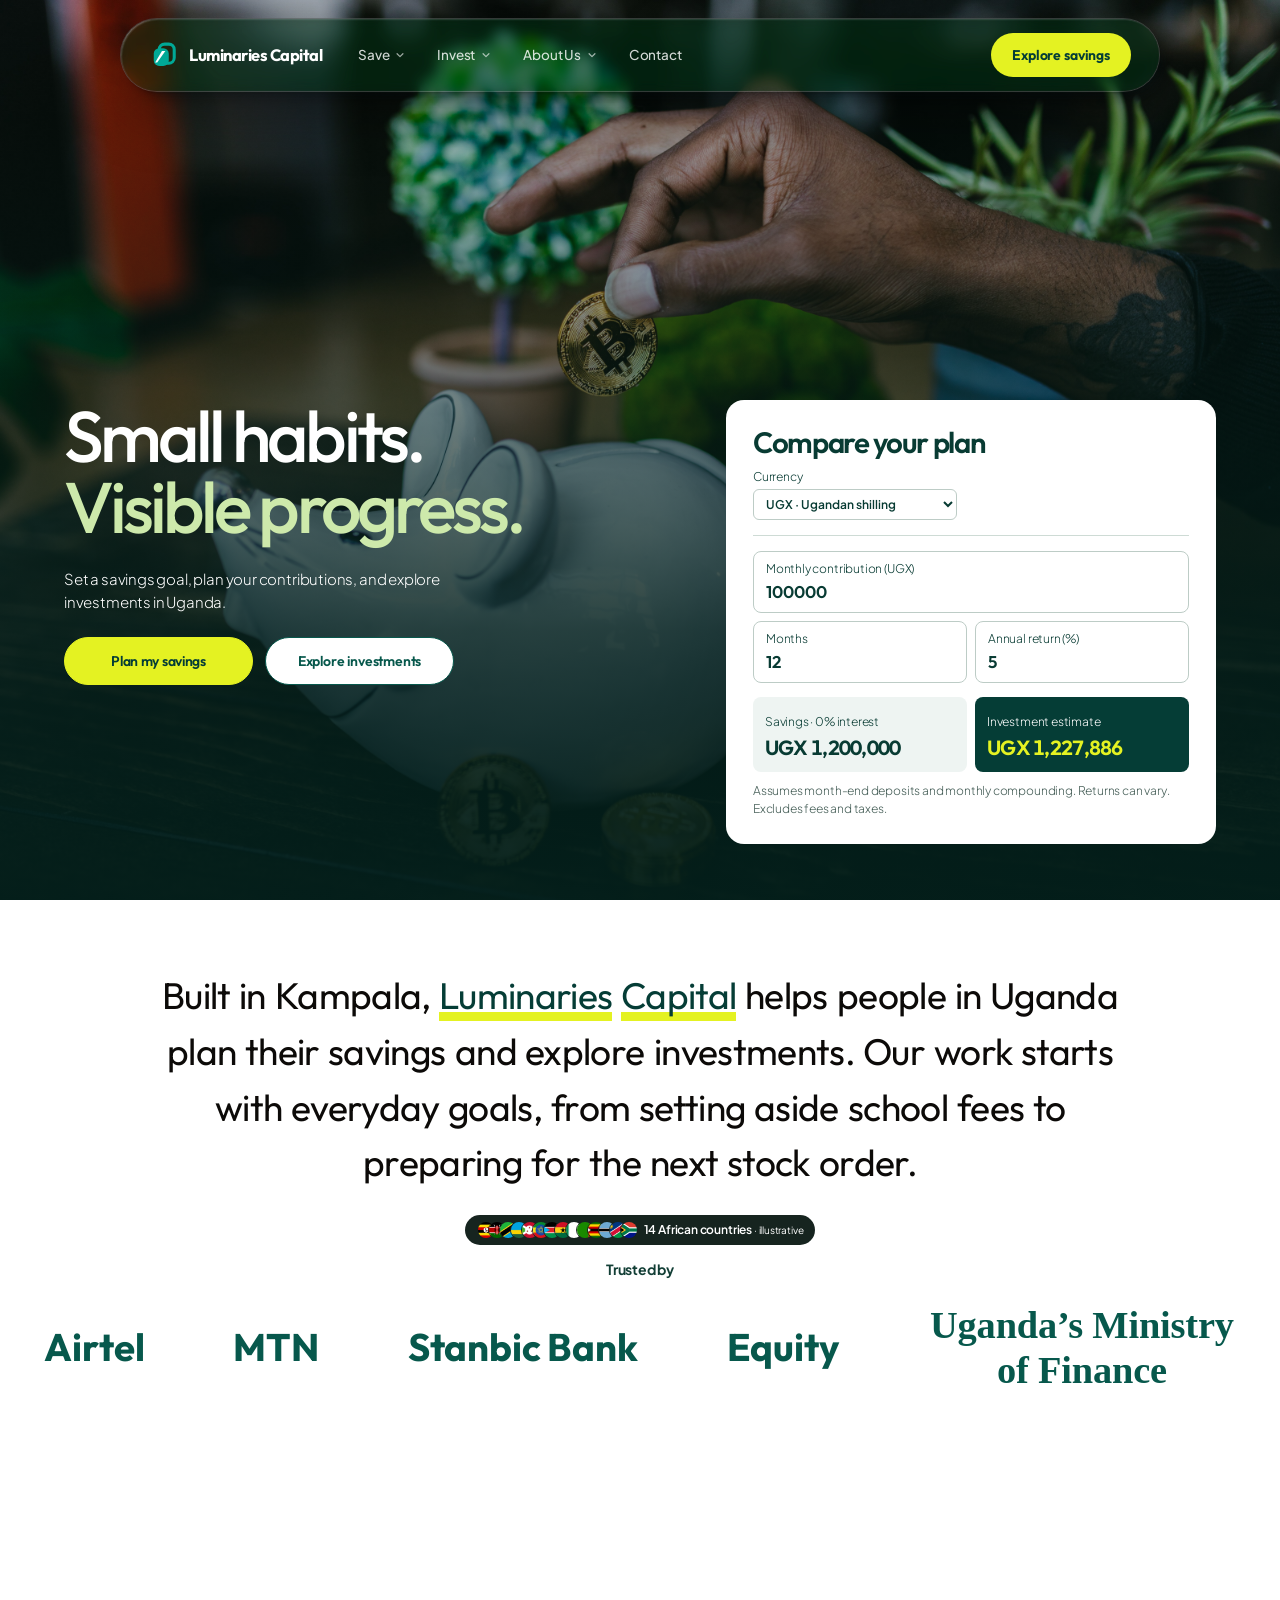
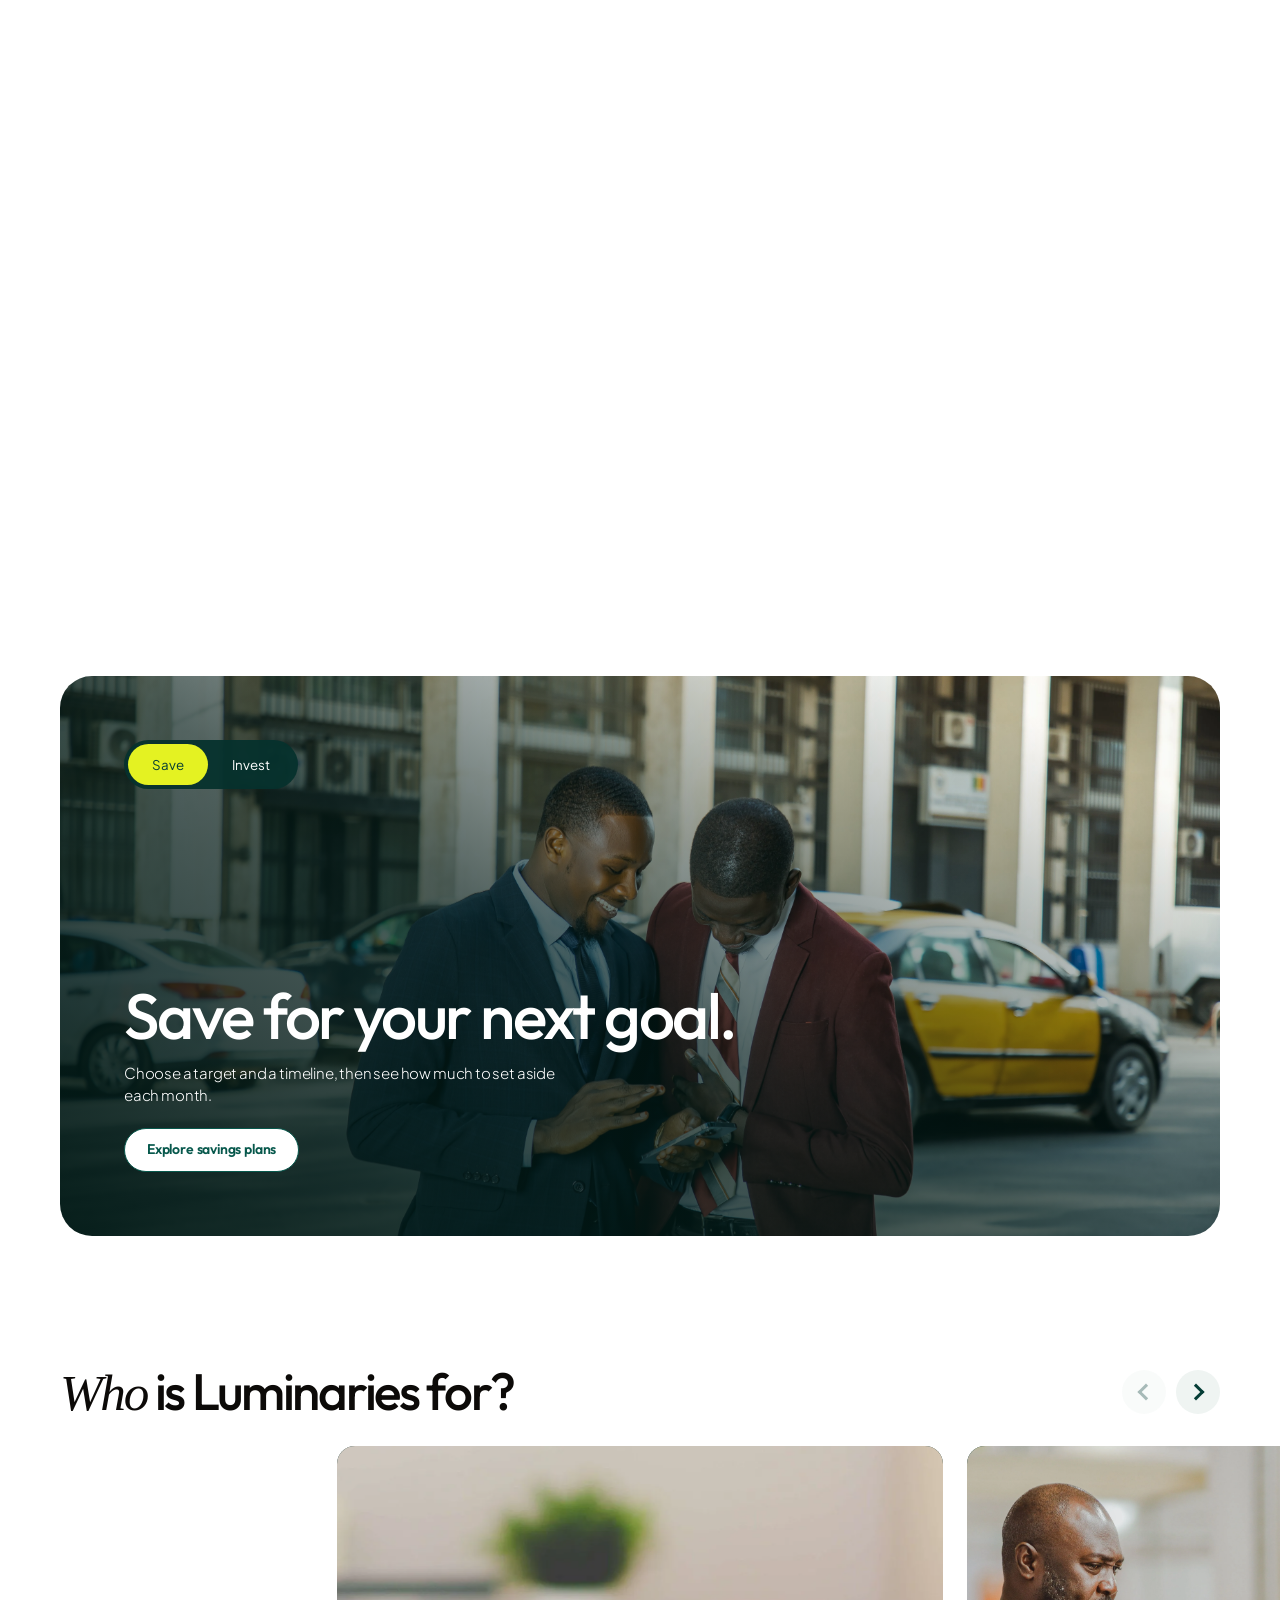
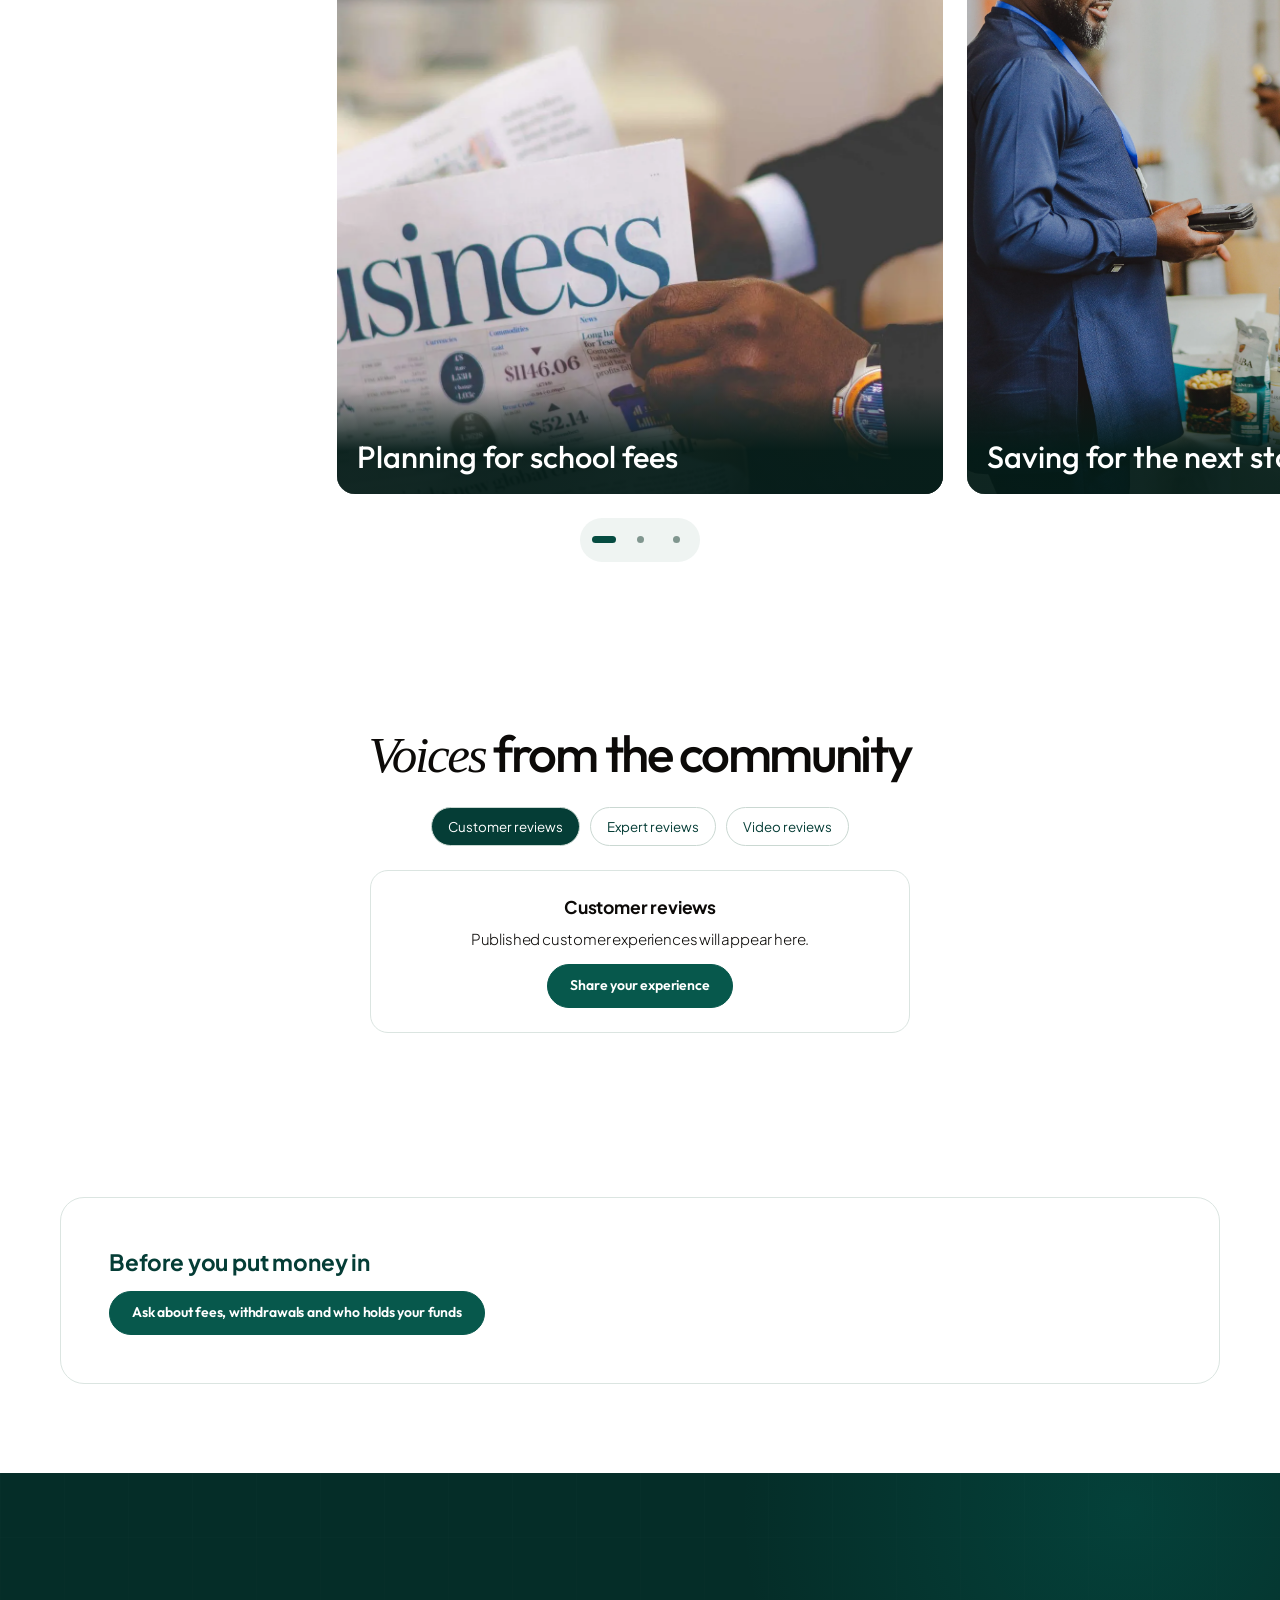
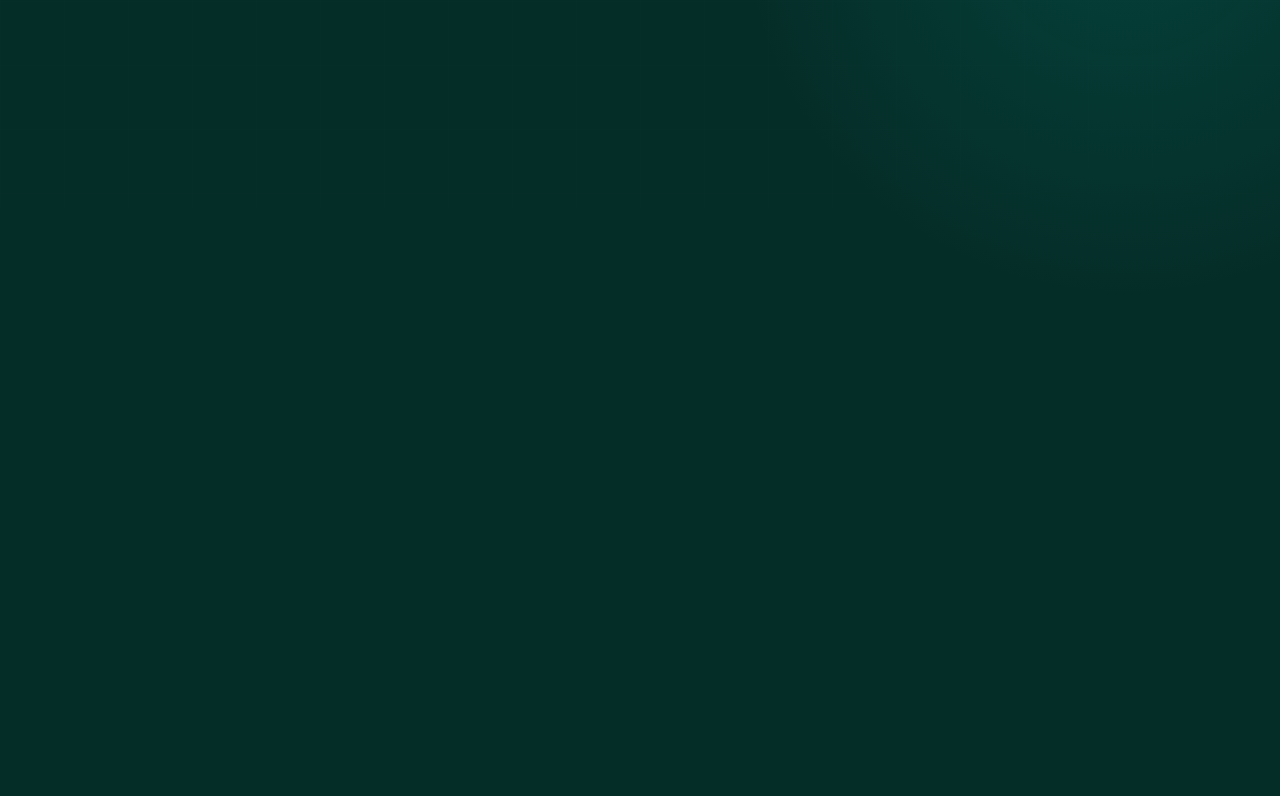
==== commit 2eada655: "Add files via upload" ====
--- a/index.html
+++ b/index.html
@@ -40,7 +40,7 @@
   <link rel="stylesheet" href="https://fonts.googleapis.com/css2?family=Outfit:wght@300;400;500;600;700&family=Plus+Jakarta+Sans:wght@300;400;500;600;700&family=Space+Grotesk:wght@400;500;600;700&family=Open+Sans:wght@400;500;600;700&display=swap">
 
   <!-- Core Stylesheet -->
-  <link rel="stylesheet" href="styles.css?v=hero_shader_v1">
+  <link rel="stylesheet" href="styles.css?v=no_shadow_v5">
 </head>
 <body>
   <a class="skip-link" href="#main-content">Skip to main content</a>
@@ -95,7 +95,7 @@
 
       <div class="nav-right">
         <a href="save.html" class="nav-cta-btn" id="nav-cta-btn">
-          Get Started 
+          Explore savings
         </a>
         <button type="button" class="mobile-menu-btn" id="mobile-menu-btn" aria-label="Toggle navigation menu" aria-expanded="false" aria-controls="mobile-drawer">
           <span></span>
@@ -106,166 +106,20 @@
     </div>
 
     <!-- REVOLUT-STYLE GLASSMORPHISM MEGA-MENU DROPDOWN -->
-    <div class="revolut-megamenu" id="revolut-megamenu" aria-label="Explore Menu">
+    <div class="revolut-megamenu compact-menu" id="revolut-megamenu" aria-label="Explore menu">
       <div class="megamenu-inner">
-        
-        <!-- PANEL 1: LUMINARIES SAVE -->
         <div class="megamenu-panel is-active" id="megamenu-panel-save">
-          <div class="megamenu-top-bar">
-            <a href="save.html" class="megamenu-discover">
-              <span>Discover Luminaries Save</span>
-              
-            </a>
-          </div>
-          <div class="megamenu-grid">
-            <div class="megamenu-col">
-              <div class="megamenu-cat-title">Accounts</div>
-              <ul class="megamenu-items">
-                <li><a href="save.html#flex" class="megamenu-item-link">Flex Save</a></li>
-                <li><a href="save.html#steady" class="megamenu-item-link">Steady Save</a></li>
-                <li><a href="save.html#vault" class="megamenu-item-link">GoalSave™ Vault</a></li>
-                <li><a href="save.html#circle" class="megamenu-item-link">Luminaries Circle</a></li>
-              </ul>
-            </div>
-            <div class="megamenu-col">
-              <div class="megamenu-cat-title">Smart Discipline</div>
-              <ul class="megamenu-items">
-                <li><a href="save.html#calculator" class="megamenu-item-link">Goal Simulator</a></li>
-                <li><a href="save.html#rules" class="megamenu-item-link">Automated Lock-in Rules</a></li>
-                <li><a href="save.html#comparison" class="megamenu-item-link">Product Comparison</a></li>
-              </ul>
-            </div>
-            <div class="megamenu-col">
-              <div class="megamenu-cat-title">Currencies & Access</div>
-              <ul class="megamenu-items">
-                <li><a href="save.html#dollar" class="megamenu-item-link">Dollar Save (USD)</a></li>
-                <li><a href="save.html#flex" class="megamenu-item-link">Mobile Money Wallets</a></li>
-                <li><a href="save.html#circle" class="megamenu-item-link">SACCO & Chama Pools</a></li>
-              </ul>
-            </div>
-            <div class="megamenu-col">
-              <div class="megamenu-cat-title">Security & Custody</div>
-              <ul class="megamenu-items">
-                <li><a href="about.html#security" class="megamenu-item-link">Tier-1 Bank Custody</a></li>
-                <li><a href="about.html#security" class="megamenu-item-link">Segregated Trust Accounts</a></li>
-                <li><a href="contact.html" class="megamenu-item-link">Advisory Support Desk</a></li>
-              </ul>
-            </div>
-          </div>
-          <div class="megamenu-bottom-bar">
-            <div class="megamenu-footer-note">
-              Tier-1 Bank Custody · Regulated by Bank of Uganda & CMA
-            </div>
-            <a href="save.html#comparison" class="megamenu-footer-link">
-              Compare all savings accounts 
-            </a>
-          </div>
-        </div>
-
-        <!-- PANEL 2: LUMINARIES INVEST -->
+          <a class="megamenu-item-link" href="save.html#products">Savings plans</a>
+          <a class="megamenu-item-link" href="save.html#calculator">Goal calculator</a>
+        </div>
         <div class="megamenu-panel" id="megamenu-panel-invest">
-          <div class="megamenu-top-bar">
-            <a href="invest.html" class="megamenu-discover">
-              <span>Discover Luminaries Invest</span>
-              
-            </a>
-          </div>
-          <div class="megamenu-grid">
-            <div class="megamenu-col">
-              <div class="megamenu-cat-title">Sovereign Debt</div>
-              <ul class="megamenu-items">
-                <li><a href="invest.html#treasury" class="megamenu-item-link">Treasury Bills (BOU)</a></li>
-                <li><a href="invest.html#treasury" class="megamenu-item-link">Sovereign Bonds</a></li>
-                <li><a href="invest.html#usd" class="megamenu-item-link">USD Sovereign Notes</a></li>
-              </ul>
-            </div>
-            <div class="megamenu-col">
-              <div class="megamenu-cat-title">Regulated Funds</div>
-              <ul class="megamenu-items">
-                <li><a href="invest.html#funds" class="megamenu-item-link">Regulated Unit Trusts</a></li>
-                <li><a href="invest.html#funds" class="megamenu-item-link">High-Yield Money Market</a></li>
-                <li><a href="invest.html#funds" class="megamenu-item-link">Balanced Growth Funds</a></li>
-              </ul>
-            </div>
-            <div class="megamenu-col">
-              <div class="megamenu-cat-title">Corporate Treasury</div>
-              <ul class="megamenu-items">
-                <li><a href="invest.html#institutional" class="megamenu-item-link">Corporate Cash Yield</a></li>
-                <li><a href="invest.html#institutional" class="megamenu-item-link">SACCO Treasury Desk</a></li>
-                <li><a href="invest.html#usd" class="megamenu-item-link">FX Hedging Strategies</a></li>
-              </ul>
-            </div>
-            <div class="megamenu-col">
-              <div class="megamenu-cat-title">Institutional</div>
-              <ul class="megamenu-items">
-                <li><a href="about.html#security" class="megamenu-item-link">Institutional Custody</a></li>
-                <li><a href="contact.html" class="megamenu-item-link">Licensed Advisory Desk</a></li>
-                <li><a href="contact.html" class="megamenu-item-link">Fintech API Gateway</a></li>
-              </ul>
-            </div>
-          </div>
-          <div class="megamenu-bottom-bar">
-            <div class="megamenu-footer-note">
-              Licensed Institutional Market Access · CMA Regulated Partners
-            </div>
-            <a href="invest.html" class="megamenu-footer-link">
-              Explore investment opportunities 
-            </a>
-          </div>
-        </div>
-
-        <!-- PANEL 3: ABOUT US & COMPANY -->
+          <a class="megamenu-item-link" href="invest.html#framework">Investment options</a>
+          <a class="megamenu-item-link" href="invest.html#principles">Investment principles</a>
+        </div>
         <div class="megamenu-panel" id="megamenu-panel-about">
-          <div class="megamenu-top-bar">
-            <a href="about.html" class="megamenu-discover">
-              <span>Discover Luminaries Capital</span>
-              
-            </a>
-          </div>
-          <div class="megamenu-grid">
-            <div class="megamenu-col">
-              <div class="megamenu-cat-title">Our Identity</div>
-              <ul class="megamenu-items">
-                <li><a href="about.html" class="megamenu-item-link">Company Mission</a></li>
-                <li><a href="about.html#strategy" class="megamenu-item-link">Pan-African Vision</a></li>
-                <li><a href="about.html#roadmap" class="megamenu-item-link">Technology Roadmap</a></li>
-              </ul>
-            </div>
-            <div class="megamenu-col">
-              <div class="megamenu-cat-title">Headquarters</div>
-              <ul class="megamenu-items">
-                <li><a href="about.html" class="megamenu-item-link">Nakawa Innovation Hub</a></li>
-                <li><a href="about.html" class="megamenu-item-link">Kampala Operations</a></li>
-                <li><a href="contact.html" class="megamenu-item-link">Visit Our Campus</a></li>
-              </ul>
-            </div>
-            <div class="megamenu-col">
-              <div class="megamenu-cat-title">Governance</div>
-              <ul class="megamenu-items">
-                <li><a href="about.html#security" class="megamenu-item-link">Bank-Grade Compliance</a></li>
-                <li><a href="about.html#security" class="megamenu-item-link">Regulatory Disclosures</a></li>
-                <li><a href="about.html#security" class="megamenu-item-link">Independent Audits</a></li>
-              </ul>
-            </div>
-            <div class="megamenu-col">
-              <div class="megamenu-cat-title">Connect</div>
-              <ul class="megamenu-items">
-                <li><a href="contact.html" class="megamenu-item-link">Contact Advisory Desk</a></li>
-                <li><a href="contact.html" class="megamenu-item-link">Institutional Partnerships</a></li>
-                <li><a href="contact.html" class="megamenu-item-link">Help & Documentation</a></li>
-              </ul>
-            </div>
-          </div>
-          <div class="megamenu-bottom-bar">
-            <div class="megamenu-footer-note">
-              Headquartered in Nakawa, Kampala · Pan-African Platform
-            </div>
-            <a href="contact.html" class="megamenu-footer-link">
-              Get in touch with our team 
-            </a>
-          </div>
-        </div>
-
+          <a class="megamenu-item-link" href="about.html#vision">Our purpose</a>
+          <a class="megamenu-item-link" href="about.html#strategy">Strategy and partnerships</a>
+        </div>
       </div>
     </div>
 
@@ -274,698 +128,156 @@
       <a href="invest.html">Invest </a>
       <a href="about.html">About us </a>
       <a href="contact.html">Contact </a>
-      <a href="save.html" class="mobile-nav-primary">Get started </a>
+      <a href="save.html" class="mobile-nav-primary">Explore savings</a>
     </div>
   </nav>
 
   <main id="main-content">
-    <!-- ========================================================================
-         SECTION 1 — HERO: 3D FLOATING CARD CAROUSEL
-         Photoreal floating cards with perspective tilt, interactive cursor response,
-         and slow horizontal continuous parade per design.md
-         ======================================================================== -->
-    <div class="hero-scroll-track" id="hero-scroll-track">
-      <section class="hero-sticky-frame" id="hero-sticky-frame" aria-label="Hero Showcase">
-        
-        <!-- NATIVE ANIMATED SHADER GRADIENT -->
-        <div class="hero-bg-layer" id="hero-bg-layer">
-          <canvas class="hero-shader-canvas" id="hero-shader-canvas" aria-hidden="true"></canvas>
-          <div class="hero-bg-scrim" style="position: absolute; inset: 0; z-index: 2; background: rgba(0, 0, 0, 0.52); pointer-events: none;"></div>
-        </div>
-
-        <!-- HERO CONTENT STAGE (Positions headings & reveals cards) -->
-        <div class="hero-content-stage" id="hero-content-stage">
-          <div class="hero-header is-bottom" id="hero-header">
-        <div class="hero-eyebrow-row">
-          <div class="hero-eyebrow-text">
-            Starting in Uganda · Building for Africa
-          </div>
-          <div class="hero-market-indicator">
-            <span><strong>Kampala (UTC+3)</strong> · Markets Open</span>
-            <span>·</span>
-            <span><strong>GoalSave™</strong> Flagship Suite</span>
-          </div>
-        </div>
-
-        <div class="hero-headline-wrap">
-          <h1 class="hero-title">
-            Building better <em>financial futures</em>.
-          </h1>
-          <div class="hero-subtitle-row">
-            <p class="hero-tagline">
-              Turn financial intentions into practical action with structured saving and transparent investment access.
-            </p>
-            <div class="hero-actions">
-              <a href="save.html" class="btn-large-solar" id="hero-cta-apply">
-                Start saving</a>
+    <section class="savings-hero" aria-labelledby="savings-title">
+      <div class="savings-intro">
+        <h1 id="savings-title"><span class="type-mask"><span>Small habits.</span></span> <span class="type-mask"><em>Visible progress.</em></span></h1>
+        <p>Set a savings goal, plan your contributions, and explore investments in Uganda.</p>
+        <div class="savings-actions">
+          <a class="btn-large-solar" href="save.html?example=monthly#calculator">Plan my savings</a>
+          <a class="action-pill" href="invest.html">Explore investments</a>
+        </div>
+      </div>
+      <div class="savings-photo">
+        <section class="hero-calculator" aria-labelledby="projection-title">
+          <header class="projection-heading">
+            <h2 id="projection-title">Compare your plan</h2>
+            <label>Currency
+              <select id="projection-currency">
+                <option value="UGX">UGX · Ugandan shilling</option>
+                <option value="KES">KES · Kenyan shilling</option>
+                <option value="TZS">TZS · Tanzanian shilling</option>
+                <option value="RWF">RWF · Rwandan franc</option>
+                <option value="BIF">BIF · Burundian franc</option>
+                <option value="ETB">ETB · Ethiopian birr</option>
+                <option value="SSP">SSP · South Sudanese pound</option>
+                <option value="GHS">GHS · Ghanaian cedi</option>
+                <option value="NGN">NGN · Nigerian naira</option>
+                <option value="ZMW">ZMW · Zambian kwacha</option>
+                <option value="ZAR">ZAR · South African rand</option>
+                <option value="BWP">BWP · Botswana pula</option>
+                <option value="NAD">NAD · Namibian dollar</option>
+                <option value="USD">USD · US dollar</option>
+                <option value="EUR">EUR · Euro</option>
+                <option value="GBP">GBP · British pound</option>
+              </select>
+            </label>
+          </header>
+          <div class="projection-fields">
+            <label>Monthly contribution <span id="projection-unit">(UGX)</span><input id="projection-deposit" type="number" min="1" max="1000000000" step="1" value="100000" required></label>
+            <label>Months<input id="projection-months" type="number" min="1" max="360" value="12" required></label>
+            <label>Annual return (%)<input id="projection-rate" type="number" min="-50" max="50" step="any" value="5" required></label>
+          </div>
+          <div class="projection-results" aria-live="polite">
+            <div><span>Savings · 0% interest</span><strong id="projection-saved">—</strong></div>
+            <div><span>Investment estimate</span><strong id="projection-invested">—</strong></div>
+          </div>
+          <p id="projection-note">Assumes month-end deposits and monthly compounding. Returns can vary. Excludes fees and taxes.</p>
+        </section>
+      </div>
+    </section>
+
+    <section class="manifesto-scroll-section" id="manifesto-section" aria-label="About Luminaries Capital">
+      <div class="manifesto-sticky-wrapper">
+        <div class="manifesto-content-inner">
+          <p class="manifesto-paragraph" id="manifesto-text">Built in Kampala, Luminaries Capital helps people in Uganda plan their savings and explore investments. Our work starts with everyday goals, from setting aside school fees to preparing for the next stock order.</p>
+          <div class="about-network">
+            <div class="country-pill">
+              <span class="flag-stack">
+                <img src="images/flag-ug.png" alt="Uganda" width="18" height="18" loading="lazy">
+                <img src="images/flag-ke.png" alt="Kenya" width="18" height="18" loading="lazy">
+                <img src="images/flag-tz.png" alt="Tanzania" width="18" height="18" loading="lazy">
+                <img src="images/flag-rw.png" alt="Rwanda" width="18" height="18" loading="lazy">
+                <img src="images/flag-bi.png" alt="Burundi" width="18" height="18" loading="lazy">
+                <img src="images/flag-et.png" alt="Ethiopia" width="18" height="18" loading="lazy">
+                <img src="images/flag-ss.png" alt="South Sudan" width="18" height="18" loading="lazy">
+                <img src="images/flag-gh.png" alt="Ghana" width="18" height="18" loading="lazy">
+                <img src="images/flag-ng.png" alt="Nigeria" width="18" height="18" loading="lazy">
+                <img src="images/flag-zm.png" alt="Zambia" width="18" height="18" loading="lazy">
+                <img src="images/flag-zw.png" alt="Zimbabwe" width="18" height="18" loading="lazy">
+                <img src="images/flag-bw.png" alt="Botswana" width="18" height="18" loading="lazy">
+                <img src="images/flag-na.png" alt="Namibia" width="18" height="18" loading="lazy">
+                <img src="images/flag-za.png" alt="South Africa" width="18" height="18" loading="lazy">
+              </span>
+              <span>14 African countries <small>· illustrative</small></span>
             </div>
-          </div>
-        </div>
-      </div>
-
-      <!-- 3D CAROUSEL PERSPECTIVE STAGE -->
-      <div class="carousel-stage-container" id="carousel-stage">
-        <div class="carousel-track" id="carousel-track">
-
-          <!-- CARD 1: Black "Infinity Tunnel" (design.md) -->
-          <div class="fin-card-3d card-infinity" id="hero-card-infinity">
-            <div class="infinity-tunnel-bg">
-              <div class="tunnel-rect"></div>
-              <div class="tunnel-rect"></div>
-              <div class="tunnel-rect"></div>
-              <div class="tunnel-rect"></div>
-              <div class="tunnel-rect"></div>
-            </div>
-            <div class="card-specular"></div>
-            <div class="card-header-row">
-              <div class="card-brand-lockup">
-                <svg viewBox="0 0 44 44" fill="none">
-                  <rect x="15" y="6" width="22" height="28" rx="8" stroke="#E4F222" stroke-width="4.5" />
-                  <rect x="7" y="12" width="22" height="26" rx="8" fill="#E4F222" />
-                  <path d="M12 33L24 16L19 16L9 33H12Z" fill="#111315" />
-                </svg>
-                <span class="card-brand-title">Luminaries</span>
-              </div>
-              <span class="card-tier-tag">GOALSAVE™ BLACK</span>
-            </div>
-
-            <div class="card-body-row">
-              <div class="card-balance-label">Total Reserve Balance</div>
-              <div class="card-balance-value">UGX 18,400,000 <em>(Target 100%)</em></div>
-            </div>
-
-            <div class="card-footer-row">
-              <div style="display:flex; align-items:center;">
-                <div class="card-chip"></div>
-                <span class="card-contactless">
-                  <svg width="20" height="20" viewBox="0 0 24 24" fill="none" stroke="#FFFFFF" stroke-width="2">
-                    <path d="M8.5 16.5a5 5 0 0 1 0-7M12 19a8.5 8.5 0 0 0 0-14M15.5 21.5a12 12 0 0 0 0-19"/>
-                  </svg>
-                </span>
-              </div>
-              <div style="text-align:right;">
-                <div class="card-number">•••• 8421</div>
-                <div class="card-holder">JOHNS MARTIN · KAMPALA</div>
+            <h3>Trusted by</h3>
+            <div class="partner-window">
+              <div class="partner-track">
+                <ul class="network-names"><li>Airtel</li><li>MTN</li><li>Stanbic Bank</li><li>Equity</li><li>Uganda’s Ministry of Finance</li></ul>
+                <ul class="network-names" aria-hidden="true"><li>Airtel</li><li>MTN</li><li>Stanbic Bank</li><li>Equity</li><li>Uganda’s Ministry of Finance</li></ul>
               </div>
             </div>
           </div>
-
-          <!-- CARD 2: Frosted Ice-Teal Card (Flex Save) -->
-          <div class="fin-card-3d card-ice-teal" id="hero-card-ice-teal">
-            <div class="card-specular"></div>
-
-            <div class="card-header-row">
-              <div class="card-brand-lockup">
-                <svg viewBox="0 0 44 44" fill="none">
-                  <rect x="15" y="6" width="22" height="28" rx="8" stroke="#004D47" stroke-width="4.5" />
-                  <rect x="7" y="12" width="22" height="26" rx="8" fill="#00A896" />
-                  <path d="M12 33L24 16L19 16L9 33H12Z" fill="#FFFFFF" />
-                </svg>
-                <span class="card-brand-title">Luminaries</span>
-              </div>
-              <span class="card-tier-tag">FROST ICE</span>
-            </div>
-
-            <div class="card-body-row">
-              <div class="card-balance-label">Flexible Everyday Balance</div>
-              <div class="card-balance-value">UGX 4,250,000 <em>(Flex Save)</em></div>
-            </div>
-
-            <div class="card-footer-row">
-              <div style="display:flex; align-items:center;">
-                <div class="card-chip"></div>
-                <span class="card-contactless">
-                  <svg width="20" height="20" viewBox="0 0 24 24" fill="none" stroke="#004D47" stroke-width="2">
-                    <path d="M8.5 16.5a5 5 0 0 1 0-7M12 19a8.5 8.5 0 0 0 0-14M15.5 21.5a12 12 0 0 0 0-19"/>
-                  </svg>
-                </span>
-              </div>
-              <div style="text-align:right;">
-                <div class="card-number">•••• 9012</div>
-                <div class="card-holder">SARAH N. · NAKAWA</div>
-              </div>
-            </div>
-          </div>
-
-          <!-- CARD 3: Deep Teal "Luminaries Invest" Card -->
-          <div class="fin-card-3d card-deep-invest" id="hero-card-deep-invest">
-            <div class="invest-foil-pattern"></div>
-            <div class="card-specular"></div>
-
-            <div class="card-header-row">
-              <div class="card-brand-lockup">
-                <svg viewBox="0 0 44 44" fill="none">
-                  <rect x="15" y="6" width="22" height="28" rx="8" stroke="#FFFFFF" stroke-width="4.5" />
-                  <rect x="7" y="12" width="22" height="26" rx="8" fill="#00A896" />
-                  <path d="M12 33L24 16L19 16L9 33H12Z" fill="#FFFFFF" />
-                </svg>
-                <span class="card-brand-title">Luminaries Invest</span>
-              </div>
-              <span class="card-tier-tag">TREASURY & USD</span>
-            </div>
-
-            <div class="card-body-row">
-              <div class="card-balance-label">Yield Portfolio (USD / UGX)</div>
-              <div class="card-balance-value">$12,850.00 <em>(Fixed Income)</em></div>
-            </div>
-
-            <div class="card-footer-row">
-              <div style="display:flex; align-items:center;">
-                <div class="card-chip"></div>
-                <span class="card-contactless">
-                  <svg width="20" height="20" viewBox="0 0 24 24" fill="none" stroke="#FFFFFF" stroke-width="2">
-                    <path d="M8.5 16.5a5 5 0 0 1 0-7M12 19a8.5 8.5 0 0 0 0-14M15.5 21.5a12 12 0 0 0 0-19"/>
-                  </svg>
-                </span>
-              </div>
-              <div style="text-align:right;">
-                <div class="card-number">•••• 3390</div>
-                <div class="card-holder">AMARA K. · GLOBAL MARKETS</div>
-              </div>
-            </div>
-          </div>
-
-          <!-- CARD 4: Pearl GoalSave & Circle Card -->
-          <div class="fin-card-3d card-pearl-goalsave" id="hero-card-pearl">
-            <div class="card-specular"></div>
-
-            <div class="card-header-row">
-              <div class="card-brand-lockup">
-                <svg viewBox="0 0 44 44" fill="none">
-                  <rect x="15" y="6" width="22" height="28" rx="8" stroke="#00A896" stroke-width="4.5" />
-                  <rect x="7" y="12" width="22" height="26" rx="8" fill="#00A896" />
-                  <path d="M12 33L24 16L19 16L9 33H12Z" fill="#FFFFFF" />
-                </svg>
-                <span class="card-brand-title">Luminaries Circle</span>
-              </div>
-              <span class="card-tier-tag">COMMUNITY POT</span>
-            </div>
-
-            <div class="card-body-row">
-              <div class="card-balance-label">Group Payout Pool (8 Members)</div>
-              <div class="card-balance-value">UGX 32,000,000 <em>(On Track)</em></div>
-            </div>
-
-            <div class="card-footer-row">
-              <div style="display:flex; align-items:center;">
-                <div class="card-chip"></div>
-                <span class="card-contactless">
-                  <svg width="20" height="20" viewBox="0 0 24 24" fill="none" stroke="#0C0A08" stroke-width="2">
-                    <path d="M8.5 16.5a5 5 0 0 1 0-7M12 19a8.5 8.5 0 0 0 0-14M15.5 21.5a12 12 0 0 0 0-19"/>
-                  </svg>
-                </span>
-              </div>
-              <div style="text-align:right;">
-                <div class="card-number">•••• 5521</div>
-                <div class="card-holder">ENTEBBE INNOVATORS CIRCLE</div>
-              </div>
-            </div>
-          </div>
-
-          <!-- CARD 5: Film-Photo Lifestyle Card -->
-          <div class="fin-card-3d card-film-photo" id="hero-card-photo" style="background-image: url('images/pexels-wo-nfoni-media-311038690-39680007.webp');">
-            <div class="card-film-overlay"></div>
-            <div class="card-specular"></div>
-
-            <div class="card-header-row">
-              <div class="card-brand-lockup">
-                <svg viewBox="0 0 44 44" fill="none">
-                  <rect x="15" y="6" width="22" height="28" rx="8" stroke="#FFFFFF" stroke-width="4.5" />
-                  <rect x="7" y="12" width="22" height="26" rx="8" fill="#E4F222" />
-                  <path d="M12 33L24 16L19 16L9 33H12Z" fill="#111315" />
-                </svg>
-                <span class="card-brand-title">Luminaries Steady</span>
-              </div>
-              <span class="card-tier-tag">MERCHANT EDITION</span>
-            </div>
-
-            <div class="card-body-row">
-              <div class="card-balance-label">Daily Micro-Save Progress</div>
-              <div class="card-balance-value">UGX 7,850,000 <em>(Daily +50k)</em></div>
-            </div>
-
-            <div class="card-footer-row">
-              <div style="display:flex; align-items:center;">
-                <div class="card-chip"></div>
-                <span class="card-contactless">
-                  <svg width="20" height="20" viewBox="0 0 24 24" fill="none" stroke="#FFFFFF" stroke-width="2">
-                    <path d="M8.5 16.5a5 5 0 0 1 0-7M12 19a8.5 8.5 0 0 0 0-14M15.5 21.5a12 12 0 0 0 0-19"/>
-                  </svg>
-                </span>
-              </div>
-              <div style="text-align:right;">
-                <div class="card-number">•••• 7741</div>
-                <div class="card-holder">KAMPALA AGRI TRADER</div>
-              </div>
-            </div>
-          </div>
-
-        </div>
-      </div>
-
-      <!-- HERO BOTTOM BAR: Wordmark & Live Controls per design.md -->
-        <div class="hero-bottom-bar" id="hero-bottom-bar">
-          <div class="hero-wordmark">l u m i n a r i e s . c a p i t a l</div>
-          <div class="hero-carousel-controls">
-            <span class="carousel-hint">Drag to explore</span>
-            <button type="button" class="carousel-btn" id="carousel-prev" aria-label="Previous card in parade">
-              <svg width="18" height="18" viewBox="0 0 24 24" fill="none" stroke="currentColor" stroke-width="2.5" stroke-linecap="round" stroke-linejoin="round" aria-hidden="true">
-                <line x1="19" y1="12" x2="5" y2="12"></line>
-                <polyline points="12 19 5 12 12 5"></polyline>
-              </svg>
-            </button>
-            <button type="button" class="carousel-btn" id="carousel-next" aria-label="Next card in parade">
-              <svg width="18" height="18" viewBox="0 0 24 24" fill="none" stroke="currentColor" stroke-width="2.5" stroke-linecap="round" stroke-linejoin="round" aria-hidden="true">
-                <line x1="5" y1="12" x2="19" y2="12"></line>
-                <polyline points="12 5 19 12 12 19"></polyline>
-              </svg>
-            </button>
-          </div>
-        </div>
-
-      </div>
-    </section>
-  </div>
-
-  <!-- ========================================================================
-       SECTION 1.5 — COMPANY MANIFESTO (Scroll-Driven Word Reveal on White Canvas)
-       No headings — pure large-scale editorial text that illuminates word-by-word
-       ======================================================================== -->
-  <section class="manifesto-scroll-section" id="manifesto-section" aria-label="Company Manifesto">
-    <div class="manifesto-sticky-wrapper">
-      <div class="manifesto-content-inner">
-        <p class="manifesto-paragraph" id="manifesto-text">
-          We believe financial discipline should feel natural, not restrictive. Luminaries Capital builds digital-first structured savings and transparent investment infrastructure for Africa — connecting everyday habits with bank-grade security so every individual, merchant, and community can build lasting wealth with purpose.
-        </p>
-      </div>
-    </div>
-  </section>
-
-    <!-- ========================================================================
-         SECTION 2 — "OUR PLATFORM" SCROLL STREAM & APPLE-STYLE TABS (HYBRID)
-         Pure white canvas (#FFFFFF) with big 2-column cards backed by cards.webp,
-         independent floating glass tabs, and Apple capsule controls.
-         ======================================================================== -->
-    <div class="platform-scroll-track" id="platform-scroll-track">
-      <section class="platform-sticky-frame" id="platform-showcase" aria-label="Our Platform Showcase">
-        
-        <div class="platform-stage-inner">
-
-          <!-- TOP EDITORIAL HEADER -->
-          <div class="platform-stage-header">
-            <h2 class="platform-stage-title">Life, meets <em>savings</em></h2>
-            <p class="platform-stage-desc">
-              Grow your money with structured compounding, instant mobile money liquidity, and bank-grade custody.
-            </p>
-          </div>
-
-          <!-- INDEPENDENT FLOATING GLASS TABS (NO DOTS, CLEAN TEXT) -->
-          <nav class="platform-nav-wrapper" aria-label="Savings Products Navigator">
-            <div class="platform-pill-nav" id="platform-pill-nav" role="tablist">
-              <button type="button" class="platform-nav-pill is-active" id="platform-tab-0" data-index="0" role="tab" aria-selected="true" aria-controls="card-stream-0" tabindex="0">
-                <span class="pill-text">Flex Save</span>
-              </button>
-              <button type="button" class="platform-nav-pill" id="platform-tab-1" data-index="1" role="tab" aria-selected="false" aria-controls="card-stream-1" tabindex="-1">
-                <span class="pill-text">Steady Save</span>
-              </button>
-              <button type="button" class="platform-nav-pill" id="platform-tab-2" data-index="2" role="tab" aria-selected="false" aria-controls="card-stream-2" tabindex="-1">
-                <span class="pill-text">GoalSave™</span>
-              </button>
-              <button type="button" class="platform-nav-pill" id="platform-tab-3" data-index="3" role="tab" aria-selected="false" aria-controls="card-stream-3" tabindex="-1">
-                <span class="pill-text">Dollar Save</span>
-              </button>
-              <button type="button" class="platform-nav-pill" id="platform-tab-4" data-index="4" role="tab" aria-selected="false" aria-controls="card-stream-4" tabindex="-1">
-                <span class="pill-text">Circle Pot</span>
-              </button>
-              <button type="button" class="platform-nav-pill" id="platform-tab-5" data-index="5" role="tab" aria-selected="false" aria-controls="card-stream-5" tabindex="-1">
-                <span class="pill-text">Treasury Desk</span>
-              </button>
-            </div>
-          </nav>
-
-          <!-- HORIZONTAL SCROLL STREAM VIEWPORT -->
-          <div class="platform-cards-viewport" id="platform-cards-viewport">
-            <div class="platform-cards-stream" id="platform-cards-stream">
-
-              <!-- CARD 0: FLEX SAVE -->
-              <article class="platform-stream-card is-active" data-index="0" id="card-stream-0" role="tabpanel" aria-labelledby="platform-tab-0">
-                <div class="card-side-visual">
-                  <div class="visual-img-frame">
-                    <img class="visual-card-img" src="images/pexels-wo-nfoni-media-311038690-39680007.webp" alt="African merchant using digital payments" width="5951" height="4251" loading="lazy" decoding="async">
-                  </div>
-                </div>
-                <div class="card-side-text">
-                  <div class="card-eyebrow-row">
-                    <span class="card-eyebrow-tag">FLEX SAVE</span>
-                    <span class="card-rate-pill">Up to 10% APY</span>
-                  </div>
-                  <h3 class="card-hero-headline">Instant cash that earns daily.</h3>
-                  <p class="card-hero-desc">
-                    Daily earnings with zero lockup and instant Mobile Money withdrawals.
-                  </p>
-                  <div class="card-cta-wrap">
-                    <a href="save.html#flex" class="card-action-pill">Explore Flex Save</a>
-                    <div class="visual-glass-chip glass3d">
-                      <span class="chip-label">Available Reserve</span>
-                      <strong class="chip-value">UGX 4,250,000</strong>
-                    </div>
-                  </div>
-                </div>
-              </article>
-
-              <!-- CARD 1: STEADY SAVE -->
-              <article class="platform-stream-card" data-index="1" id="card-stream-1" role="tabpanel" aria-labelledby="platform-tab-1" aria-hidden="true">
-                <div class="card-side-visual">
-                  <div class="visual-img-frame">
-                    <img class="visual-card-img" src="images/pexels-libasse-el-arbi-ndoye-235374276-12179674.webp" alt="Professionals reviewing finances on a mobile phone" width="6720" height="4480" loading="lazy" decoding="async">
-                  </div>
-                </div>
-                <div class="card-side-text">
-                  <div class="card-eyebrow-row">
-                    <span class="card-eyebrow-tag">STEADY SAVE</span>
-                    <span class="card-rate-pill">11.5% APY</span>
-                  </div>
-                  <h3 class="card-hero-headline">Small habits, compounding power.</h3>
-                  <p class="card-hero-desc">
-                    Automate recurring micro-saves and build habits with streak rewards.
-                  </p>
-                  <div class="card-cta-wrap">
-                    <a href="save.html#steady" class="card-action-pill">Explore Steady Save</a>
-                    <div class="visual-glass-chip glass3d">
-                      <span class="chip-label">42-Day Streak</span>
-                      <strong class="chip-value">UGX 7,850,000</strong>
-                    </div>
-                  </div>
-                </div>
-              </article>
-
-              <!-- CARD 2: GOALSAVE™ VAULT -->
-              <article class="platform-stream-card" data-index="2" id="card-stream-2" role="tabpanel" aria-labelledby="platform-tab-2" aria-hidden="true">
-                <div class="card-side-visual">
-                  <div class="visual-img-frame">
-                    <img class="visual-card-img" src="images/pexels-leeloothefirst-8919549.webp" alt="Mobile wealth dashboard and savings assets" width="6016" height="4016" loading="lazy" decoding="async">
-                  </div>
-                </div>
-                <div class="card-side-text">
-                  <div class="card-eyebrow-row">
-                    <span class="card-eyebrow-tag">GOALSAVE™ VAULT</span>
-                    <span class="card-rate-pill solar-pill">Up to 14.0% p.a.</span>
-                  </div>
-                  <h3 class="card-hero-headline">Lock in life’s major milestones.</h3>
-                  <p class="card-hero-desc">
-                    Lock target savings for major milestones with protected high yields.
-                  </p>
-                  <div class="card-cta-wrap">
-                    <a href="save.html#goalsave" class="card-action-pill btn-solar">Launch GoalSave™</a>
-                    <div class="visual-glass-chip glass3d">
-                      <span class="chip-label">Milestone Locked</span>
-                      <strong class="chip-value">UGX 18,400,000</strong>
-                    </div>
-                  </div>
-                </div>
-              </article>
-
-              <!-- CARD 3: DOLLAR SAVE -->
-              <article class="platform-stream-card" data-index="3" id="card-stream-3" role="tabpanel" aria-labelledby="platform-tab-3" aria-hidden="true">
-                <div class="card-side-visual">
-                  <div class="visual-img-frame">
-                    <img class="visual-card-img" src="images/pexels-davegarcia-33785780.webp" alt="Global dollar investment portfolio on a mobile phone" width="6000" height="4300" loading="lazy" decoding="async">
-                  </div>
-                </div>
-                <div class="card-side-text">
-                  <div class="card-eyebrow-row">
-                    <span class="card-eyebrow-tag">DOLLAR SAVE</span>
-                    <span class="card-rate-pill">Offshore Yield</span>
-                  </div>
-                  <h3 class="card-hero-headline">Hedge against currency volatility.</h3>
-                  <p class="card-hero-desc">
-                    Preserve purchasing power with sovereign-backed US Dollar reserves.
-                  </p>
-                  <div class="card-cta-wrap">
-                    <a href="save.html#usd" class="card-action-pill">Explore Dollar Save</a>
-                    <div class="visual-glass-chip glass3d">
-                      <span class="chip-label">USD Sovereign Reserve</span>
-                      <strong class="chip-value">$12,850.00</strong>
-                    </div>
-                  </div>
-                </div>
-              </article>
-
-              <!-- CARD 4: CIRCLE POT -->
-              <article class="platform-stream-card" data-index="4" id="card-stream-4" role="tabpanel" aria-labelledby="platform-tab-4" aria-hidden="true">
-                <div class="card-side-visual">
-                  <div class="visual-img-frame">
-                    <img class="visual-card-img" src="images/pexels-ninthgrid-2149521550-30677598.webp" alt="African partners building a trusted savings circle" width="4080" height="2720" loading="lazy" decoding="async">
-                  </div>
-                </div>
-                <div class="card-side-text">
-                  <div class="card-eyebrow-row">
-                    <span class="card-eyebrow-tag">CIRCLE POT</span>
-                    <span class="card-rate-pill">Group Yield</span>
-                  </div>
-                  <h3 class="card-hero-headline">Digital chamas built on trust.</h3>
-                  <p class="card-hero-desc">
-                    Smart rotating payouts with transparent multi-sig group governance.
-                  </p>
-                  <div class="card-cta-wrap">
-                    <a href="save.html#circle" class="card-action-pill">Explore Circle Pot</a>
-                    <div class="visual-glass-chip glass3d">
-                      <span class="chip-label">8 Members Active</span>
-                      <strong class="chip-value">UGX 32,000,000</strong>
-                    </div>
-                  </div>
-                </div>
-              </article>
-
-              <!-- CARD 5: TREASURY DESK -->
-              <article class="platform-stream-card" data-index="5" id="card-stream-5" role="tabpanel" aria-labelledby="platform-tab-5" aria-hidden="true">
-                <div class="card-side-visual">
-                  <div class="visual-img-frame">
-                    <img class="visual-card-img" src="images/pexels-nappy-936137.webp" alt="Business professional reviewing financial markets" width="2048" height="1357" loading="lazy" decoding="async">
-                  </div>
-                </div>
-                <div class="card-side-text">
-                  <div class="card-eyebrow-row">
-                    <span class="card-eyebrow-tag">TREASURY DESK</span>
-                    <span class="card-rate-pill">CMA Regulated</span>
-                  </div>
-                  <h3 class="card-hero-headline">Enterprise capital, optimized yield.</h3>
-                  <p class="card-hero-desc">
-                    Institutional liquidity and yield for enterprises and SACCOs.
-                  </p>
-                  <div class="card-cta-wrap">
-                    <a href="invest.html#institutional" class="card-action-pill">Explore Treasury Desk</a>
-                    <div class="visual-glass-chip glass3d">
-                      <span class="chip-label">Institutional Reserve</span>
-                      <strong class="chip-value">UGX 125,000,000</strong>
-                    </div>
-                  </div>
-                </div>
-              </article>
-
-            </div>
-          </div>
-
-          <!-- APPLE-STYLE CAPSULE CONTROLS & DIRECT ACTION -->
-          <div class="platform-stage-footer">
-            <div class="apple-indicator-capsule glass3d" id="platform-apple-indicator">
-              <div class="capsule-dots" id="capsule-dots">
-                <button type="button" class="capsule-item is-active" data-index="0" aria-label="Go to Flex Save"></button>
-                <button type="button" class="capsule-item" data-index="1" aria-label="Go to Steady Save"></button>
-                <button type="button" class="capsule-item" data-index="2" aria-label="Go to GoalSave"></button>
-                <button type="button" class="capsule-item" data-index="3" aria-label="Go to Dollar Save"></button>
-                <button type="button" class="capsule-item" data-index="4" aria-label="Go to Circle Pot"></button>
-                <button type="button" class="capsule-item" data-index="5" aria-label="Go to Treasury Desk"></button>
-              </div>
-              <button type="button" class="capsule-next-btn" id="capsule-next-btn" aria-label="Next card">→</button>
-            </div>
-
-            <div class="platform-stage-action">
-              <a href="save.html#flex" class="platform-stage-link" id="platform-active-vehicle-cta">
-                <span>Explore Flex Save</span>
-                
-              </a>
-            </div>
-          </div>
-
-        </div>
-      </section>
-    </div>
-
-    <!-- ========================================================================
-         SECTION 3 — LARGE SHOWCASE TILES
-         Full-width panoramic tile + 2-up row (Moody photo control UI & Product launch poster)
-         ======================================================================== -->
-    <section class="showcase-section" id="showcase-section" aria-label="Large Showcase Displays">
-      <header class="showcase-section-header">
-        <span class="showcase-section-kicker">Built for Africa</span>
-        <h2>Starting in Uganda.<br>Building for Africa.</h2>
-        <p>Local financial habits, supported by modern infrastructure designed to grow across the continent.</p>
+        </div>
+      </div>
+    </section>
+
+    <section class="product-feature" id="platform-showcase" aria-label="Save or invest">
+      <div class="product-tabs" role="tablist" aria-label="Choose a product">
+        <button role="tab" id="choose-save" aria-selected="true" aria-controls="feature-save">Save</button>
+        <button role="tab" id="choose-invest" aria-selected="false" aria-controls="feature-invest" tabindex="-1">Invest</button>
+      </div>
+      <div class="product-panel" role="tabpanel" id="feature-save" aria-labelledby="choose-save">
+        <h2>Save for your next goal.</h2>
+        <p>Choose a target and a timeline, then see how much to set aside each month.</p>
+        <a class="action-pill" href="save.html">Explore savings plans</a>
+      </div>
+      <div class="product-panel" role="tabpanel" id="feature-invest" aria-labelledby="choose-invest" hidden>
+        <h2>Explore your investment options.</h2>
+        <p>Compare funds and treasury products, and understand the risks before you decide.</p>
+        <a class="action-pill" href="invest.html">Explore investments</a>
+      </div>
+    </section>
+    <section class="audiences" aria-labelledby="audience-heading">
+      <header><h2 id="audience-heading"><em>Who</em> is Luminaries for?</h2>
+        <div class="story-arrows"><button type="button" aria-label="Previous story"></button><button type="button" aria-label="Next story"></button></div>
       </header>
-      
-      <!-- Full-width editorial image -->
-      <div class="showcase-tile-full" id="showcase-full-tile">
-        <div class="showcase-pan-bg" id="showcase-pan-bg" style="background-image: url('images/pexels-meshack-emmanuel-kazanshyi-1267432081-34674194.webp');"></div>
-        <div class="showcase-full-overlay"></div>
-        <div class="showcase-grid-lines"></div>
-
-        <div class="showcase-content-center">
-          <span class="showcase-image-kicker">Kampala · Our first market</span>
-          <h3 class="showcase-headline">Technology grounded in how Africa saves, trades and grows.</h3>
-          <p class="showcase-image-copy">Built for individuals, merchants and communities moving from intention to lasting financial resilience.</p>
-          <div class="showcase-location-tag">
-            <span>Digital Financial Infrastructure 2026</span>
-          </div>
-        </div>
-      </div>
-
-      <!-- Two-up Row Below: Left 42% moody photo control UI, Right 58% Product Launch Poster -->
-      <div class="showcase-row-2up">
-
-        <!-- Left Tile (42%): Moody photo with frosted card control UI -->
-        <div class="showcase-tile-left" id="showcase-tile-left">
-          <div class="tile-left-photo-bg" style="background-image: url('images/pexels-wo-nfoni-media-311038690-39680007.webp');"></div>
-          <div class="showcase-tile-copy">
-            <span>Automated saving</span>
-            <h3>Small habits.<br>Visible progress.</h3>
-          </div>
-          
-          <div class="frosted-card-control-ui">
-            <div class="control-ui-header">
-              <span class="control-ui-title">Luminaries Steady Auto-Save</span>
-              <span class="hero-eyebrow-text" id="control-status-badge" style="font-size:10px;">Active Trigger</span>
-            </div>
-            
-            <div class="control-progress-row">
-              <div class="control-progress-numbers">
-                <span>Automated Reserve</span>
-                <strong>UGX 1,250,000 / UGX 5,000,000</strong>
-              </div>
-              <div class="per-diem-bar-bg">
-                <div class="per-diem-bar-fill" style="width: 25%;"></div>
-              </div>
-            </div>
-
-            <div class="control-actions-row">
-              <button type="button" class="btn-control-swap" id="control-swap-btn" aria-label="Swap balance to Vault">Swap to Vault</button>
-              <button type="button" class="btn-control-confirm" id="control-confirm-btn" aria-label="Confirm Auto-Save Allocation">Confirm Allocation</button>
-            </div>
-          </div>
-        </div>
-
-        <!-- Right Tile (58%): GoalSave image-led product card -->
-        <div class="showcase-tile-right" id="showcase-tile-right">
-          <div class="tile-right-photo-bg" style="background-image: url('images/pexels-libasse-el-arbi-ndoye-235374276-12179674.webp');"></div>
-          <div class="tile-right-overlay"></div>
-          
-          <div class="poster-eyebrow">Flagship planning tool</div>
-          
-          <div class="poster-massive-stack">
-            Goal<span>Save</span>™<br><small>Turn a target into a plan.</small>
-          </div>
-
-          <div class="poster-brand-footer">
-            <div>
-              <strong>by Luminaries Capital</strong>
-              <span class="check-symbol">✓</span>
-              <div style="font-size:13px; color:var(--color-ink-muted); margin-top:4px;">
-                Define targets · Set timelines · Stay accountable
-              </div>
-            </div>
-            <a href="save.html" class="btn-large-solar" id="poster-explore-btn" style="height:50px; font-size:14px; text-decoration:none;">
-              Launch GoalSave
-            </a>
-          </div>
-        </div>
-
-      </div>
-    </section>
-
-    <!-- ========================================================================
-         HOW IT WORKS — SCROLL-DRIVEN CIRCULAR STEPS
-         ======================================================================== -->
-    <div class="how-wheel-track" id="how-wheel-track">
-      <section class="how-wheel-sticky" id="how-it-works" aria-labelledby="how-wheel-title">
-        <header class="how-wheel-header">
-          <span class="how-wheel-kicker">How it works</span>
-          <h2 id="how-wheel-title">Three moves.<br>One clear direction.</h2>
-          <p>Scroll to move through the journey from intention to measurable progress.</p>
-        </header>
-
-        <div class="how-wheel-layout">
-          <div class="how-wheel-visual" aria-label="Three steps to start saving">
-            <div class="how-orbit-ring" aria-hidden="true"></div>
-            <div class="how-wheel-hub">
-              <span id="how-wheel-count">01</span>
-              <small>of 03</small>
-            </div>
-
-            <div class="how-wheel-rotor" id="how-wheel-rotor">
-              <button type="button" class="how-orbit-item is-active" data-step="0" style="--base-angle: 0deg;" aria-label="Step 1: Choose your goal">
-                <span class="how-orbit-card">
-                  <small>01</small>
-                  <strong>Choose</strong>
-                </span>
-              </button>
-              <button type="button" class="how-orbit-item" data-step="1" style="--base-angle: 120deg;" aria-label="Step 2: Fund your plan">
-                <span class="how-orbit-card">
-                  <small>02</small>
-                  <strong>Fund</strong>
-                </span>
-              </button>
-              <button type="button" class="how-orbit-item" data-step="2" style="--base-angle: 240deg;" aria-label="Step 3: Track your progress">
-                <span class="how-orbit-card">
-                  <small>03</small>
-                  <strong>Track</strong>
-                </span>
-              </button>
-            </div>
-          </div>
-
-          <div class="how-step-copy" aria-live="polite">
-            <article class="how-step-panel is-active" data-step="0">
-              <span class="how-step-label">Step 01 · Define</span>
-              <h3>Choose what you are building toward.</h3>
-              <p>Select an everyday reserve, a fixed milestone, a group goal, or a longer-term investment path.</p>
-              <ul>
-                <li>Set a clear target</li>
-                <li>Choose a realistic timeline</li>
-                <li>Match the right product</li>
-              </ul>
-            </article>
-
-            <article class="how-step-panel" data-step="1" aria-hidden="true">
-              <span class="how-step-label">Step 02 · Activate</span>
-              <h3>Fund the plan in a way that fits your life.</h3>
-              <p>Make a deposit or automate contributions through supported mobile-money and banking channels.</p>
-              <ul>
-                <li>Deposit when you are ready</li>
-                <li>Automate repeat contributions</li>
-                <li>Keep funding transparent</li>
-              </ul>
-            </article>
-
-            <article class="how-step-panel" data-step="2" aria-hidden="true">
-              <span class="how-step-label">Step 03 · Progress</span>
-              <h3>Track every move and stay accountable.</h3>
-              <p>See your progress, understand the product terms, and adjust your contribution plan as life changes.</p>
-              <ul>
-                <li>Follow progress in real time</li>
-                <li>Review milestones clearly</li>
-                <li>Act with purpose</li>
-              </ul>
-            </article>
-
-            <a class="how-step-cta" href="save.html">Build your plan</a>
-          </div>
-        </div>
-
-        <div class="how-wheel-progress" aria-hidden="true">
-          <span id="how-wheel-progress-fill"></span>
-        </div>
-      </section>
-    </div>
-
+      <div class="story-rail">
+        <button type="button" class="story-photo" aria-labelledby="story-label-0" aria-controls="story-details-0" aria-expanded="false">
+          <img loading="lazy" src="images/pexels-nappy-936137.webp" alt="">
+          <span class="story-caption"><strong id="story-label-0">Planning for school fees</strong>
+            <span class="story-summary" id="story-details-0"><span>School fees arrive on a fixed date, even when household income varies. For a family planning a year ahead, a UGX 1,200,000 target breaks down to UGX 100,000 each month. Putting the deadline alongside the amount makes it easier to see whether the plan fits the household budget before the next term begins.<small>Illustrative plan · Goal in 12 months: UGX 1,200,000 · Monthly contribution: UGX 100,000</small></span></span>
+          </span>
+        </button>
+        <button type="button" class="story-photo" aria-labelledby="story-label-1" aria-controls="story-details-1" aria-expanded="false">
+          <img loading="lazy" src="images/pexels-wo-nfoni-media-311038690-39680007.webp" alt="">
+          <span class="story-caption"><strong id="story-label-1">Saving for the next stock order</strong>
+            <span class="story-summary" id="story-details-1"><span>A shop owner wants to have UGX 1,500,000 ready for the next stock order. With six months to prepare, setting aside UGX 250,000 a month gives the purchase its own budget. The owner can revisit the target after a quieter trading month or when a supplier changes the price.<small>Illustrative plan · Goal in 6 months: UGX 1,500,000 · Monthly contribution: UGX 250,000</small></span></span>
+          </span>
+        </button>
+        <button type="button" class="story-photo" aria-labelledby="story-label-2" aria-controls="story-details-2" aria-expanded="false">
+          <img loading="lazy" src="images/pexels-libasse-el-arbi-ndoye-235374276-12179674.webp" alt="">
+          <span class="story-caption"><strong id="story-label-2">Building a freelance buffer</strong>
+            <span class="story-summary" id="story-details-2"><span>For a freelancer, the gap between finishing a project and getting paid can leave everyday bills uncovered. A reserve of UGX 2,400,000 built over a year works out to UGX 200,000 each month. That monthly figure gives the freelancer a reference point when deciding how much of each invoice to put aside.<small>Illustrative plan · Goal in 12 months: UGX 2,400,000 · Monthly contribution: UGX 200,000</small></span></span>
+          </span>
+        </button>
+      </div>
+      <div class="story-pager" role="group" aria-label="Choose a story position">
+        <button type="button" aria-label="Show school fees story" aria-current="true"></button>
+        <button type="button" aria-label="Show stock order story"></button>
+        <button type="button" aria-label="Show freelance buffer story"></button>
+      </div>
+    </section>
+    <section class="voices" aria-labelledby="voices-heading">
+      <h2 id="voices-heading"><em>Voices</em> from the community</h2>
+      <div class="voice-filters" aria-label="Review categories" role="group">
+        <button type="button" aria-pressed="true" aria-controls="voice-panel-0">Customer reviews</button>
+        <button type="button" aria-pressed="false" aria-controls="voice-panel-1">Expert reviews</button>
+        <button type="button" aria-pressed="false" aria-controls="voice-panel-2">Video reviews</button>
+      </div>
+      <article id="voice-panel-0"><h3>Customer reviews</h3><p>Published customer experiences will appear here.</p><a class="action-pill" href="contact.html">Share your experience</a></article>
+      <article id="voice-panel-1" hidden><h3>Expert reviews</h3><p>Published independent perspectives will appear here.</p><a class="action-pill" href="contact.html">Submit a review</a></article>
+      <article id="voice-panel-2" hidden><h3>Video reviews</h3><p>Published video interviews will appear here.</p><a class="action-pill" href="contact.html">Suggest an interview</a></article>
+    </section>
+    <aside class="home-trust">
+      <h2>Before you put money in</h2>
+      <a class="action-pill" href="contact.html">Ask about fees, withdrawals and who holds your funds</a>
+    </aside>
   </main>
 
   <!-- ========================================================================
@@ -1030,7 +342,7 @@
             </button>
             <ul>
               <li><a href="about.html">Purpose and vision</a></li>
-              <li><a href="about.html#architecture">Technology and trust</a></li>
+              <li><a href="about.html#strategy">Strategy and partnerships</a></li>
               <li><a href="contact.html">Partnerships</a></li>
               <li><a href="contact.html">Offices and support</a></li>
             </ul>
--- a/styles.css
+++ b/styles.css
@@ -1,6 +1,6 @@
 @import url('https://fonts.googleapis.com/css2?family=Open+Sans:wght@400;500;600;700&display=swap');
 /* ==========================================================================
-   LUMINARIES CAPITAL â€” DESIGN SYSTEM & CORE STYLES
+   LUMINARIES CAPITAL — DESIGN SYSTEM & CORE STYLES
    Inspired by ramp.design & Luminaries Capital Brand Guidelines
    ========================================================================== */
 
@@ -365,7 +365,7 @@
   background: var(--color-solar);
   padding: 10px 22px;
   border-radius: var(--radius-pill);
-  box-shadow: 0 2px 14px var(--color-solar-glow);
+  box-shadow: none;
   transition: all 0.25s cubic-bezier(0.2, 0.8, 0.2, 1);
   display: inline-flex;
   align-items: center;
@@ -376,7 +376,7 @@
 
 .nav-cta-btn:hover {
   transform: translateY(-1px) scale(1.02);
-  box-shadow: 0 5px 22px var(--color-solar-glow);
+  box-shadow: none;
   background: #EDF832;
 }
 
@@ -471,7 +471,252 @@
   color: #FFFFFF;
 }
 
-.megamenu-inner {
+.compact-menu.revolut-megamenu {
+  width: min(340px, 90vw);
+  padding: 14px 22px;
+}
+.compact-menu .megamenu-item-link { display: block; padding: 10px; }
+.hero-invest-link { color: white; text-decoration: underline; text-underline-offset: 4px; }
+.home-choices, .home-story, .home-trust {
+  width: min(1160px, 92%);
+  margin: clamp(44px, 7vw, 96px) auto;
+}
+.home-choices, .home-story {
+  display: grid;
+  grid-template-columns: repeat(2, minmax(0, 1fr));
+  gap: clamp(18px, 3vw, 44px);
+}
+.savings-hero {
+  box-sizing: border-box;
+  min-height: 100vh;
+  min-height: 100dvh;
+  display: grid;
+  grid-template-columns: 1fr 1fr;
+  align-items: center;
+  gap: clamp(24px, 5vw, 80px);
+  padding: 132px max(5vw, calc((100vw - 1160px) / 2)) 56px;
+  background: linear-gradient(to top, #031e1af7 0%, #031e1ad4 30%, #031e1a80 60%, #031e1a26 100%),
+              #052d28 url('images/heroooo.webp') center/cover no-repeat;
+  color: white;
+}
+@media (min-width: 721px) {
+  .savings-hero { align-content: end; align-items: start; }
+}
+.savings-intro h1 { font: 500 clamp(48px, 5.6vw, 86px)/1 var(--font-display); letter-spacing: -.055em; }
+.savings-intro em { color: #cde9ab; font-style: normal; }
+.type-mask { display: block; overflow: hidden; padding-bottom: .12em; margin-bottom: -.12em; }
+.type-mask > * { display: block; transform-origin: left bottom; }
+.savings-intro p { max-width: 38ch; margin: 24px 0; line-height: 1.55; }
+.savings-actions { display: flex; gap: 18px; align-items: center; flex-wrap: wrap; }
+.savings-actions a:last-child { color: white; text-decoration: underline; text-underline-offset: 4px; }
+.savings-photo {
+  width: min(100%, 390px);
+  justify-self: end;
+  align-self: start;
+}
+.plan-preview {
+  background: rgba(5, 39, 34, .92);
+  color: white;
+  border: 1px solid rgba(255,255,255,.42);
+  border-radius: 24px;
+  box-shadow: inset 0 1px 0 #ffffff30, 0 12px 36px #031e1a30;
+  padding: clamp(18px, 2vw, 28px);
+  width: 100%;
+}
+@supports ((backdrop-filter: blur(1px)) or (-webkit-backdrop-filter: blur(1px))) {
+  .plan-preview {
+    background: linear-gradient(135deg, rgba(14,58,50,.82), rgba(5,34,29,.70));
+    -webkit-backdrop-filter: blur(14px);
+    backdrop-filter: blur(14px);
+  }
+}
+.savings-hero .savings-photo { width: min(100%, 490px); min-width: 0; }
+.hero-calculator { background: #fff; color: #083b33; padding: clamp(18px, 2.1vw, 30px); border-radius: 24px; }
+.hero-calculator h2 { font: 600 clamp(22px, 2.3vw, 32px)/1.15 var(--font-display); margin-bottom: 16px; }
+.projection-fields, .projection-results { display: grid; grid-template-columns: repeat(2,minmax(0,1fr)); gap: 8px; }
+.projection-fields label { display: grid; gap: 3px; padding: 8px 12px; border: 1px solid #bdccc6; border-radius: 12px; font-size: 12px; }
+.projection-fields label:first-child { grid-column: 1/-1; }
+.projection-fields input { width: 100%; min-width: 0; font: 600 17px/1.4 var(--font-display); background: white; color: #083b33; border: 0; }
+.projection-fields label:focus-within { outline: 2px solid #007668; }
+.projection-results { margin: 14px 0 10px; }
+.projection-results div { padding: 12px; background: #eef4f2; border-radius: 12px; }
+.projection-results div:last-child { background: #053d36; color: white; }
+.projection-results span, #projection-note { font-size: 12px; }
+.projection-results strong { display: block; margin-top: 5px; font: 650 clamp(16px,1.6vw,23px)/1.2 var(--font-display); overflow-wrap: anywhere; }
+#projection-note { line-height: 1.45; color: #425b54; }
+.hero-calculator { border-radius: 18px; }
+.projection-heading { display: flex; align-items: end; justify-content: space-between; flex-wrap: wrap; gap: 8px 16px; padding-bottom: 15px; margin-bottom: 15px; border-bottom: 1px solid #cedbd5; }
+.projection-heading h2 { margin: 0; letter-spacing: -.045em; }
+.projection-heading label { display: grid; gap: 3px; font-size: 12px; }
+.projection-heading select { max-width: 100%; padding: 6px 8px; font: inherit; font-weight: 600; color: #083b33; background: #fff; border: 1px solid #bdccc6; border-radius: 6px; }
+.projection-fields label, .projection-results div { border-radius: 8px; }
+.projection-fields label:first-child { display: block; }
+.projection-fields label:first-child input { display: block; margin-top: 3px; }
+.projection-results strong { font-variant-numeric: tabular-nums; letter-spacing: -.035em; }
+.projection-results div:last-child strong { color: var(--color-solar); }
+.plan-preview > small { color: #eff7bc; font-weight: 600; }
+.savings-hero .plan-preview a.action-pill { background: white; color: #07584c; border-color: transparent; }
+.plan-preview h2 { margin: 6px 0; font: 600 clamp(24px, 3vw, 40px)/1.15 var(--font-display); }
+.plan-preview h2 span { font-size: 1rem; }
+.plan-preview a { display: inline-block; margin-top: 12px; color: #00695e; text-decoration: underline; }
+@media (max-width: 720px) {
+  .savings-hero { grid-template-columns: 1fr; padding: 106px 5vw 28px; }
+  .savings-photo { grid-row: 1; justify-self: end; width: min(100%, 340px); }
+}
+.audiences, .voices { width: min(1160px, 92%); margin: clamp(56px, 8vw, 108px) auto; }
+.audiences header, .story-arrows, .voice-filters { display: flex; align-items: center; gap: 10px; }
+.audiences { width: 100%; margin-top: clamp(76px, 10vw, 152px); }
+.audiences header { width: min(1160px, 92%); margin: 0 auto 26px; justify-content: space-between; }
+.audiences h2, .voices h2 { font: 500 clamp(32px, 4vw, 58px)/1.06 var(--font-display); letter-spacing: -.045em; }
+.audiences h2 em, .voices h2 em { font-family: Georgia, serif; font-weight: 400; }
+.story-arrows button, .story-plus, .story-dialog button { border-radius: 50%; width: 44px; height: 44px; background: white; color: #053d36; font-size: 21px; border: 1px solid #9cafa9; }
+.story-arrows button { display: grid; place-items: center; padding: 0; background: #eff4f2; border: 0; }
+.story-arrows button::before { content: ''; width: 12px; height: 12px; box-sizing: border-box; border: solid currentColor; border-width: 3px 3px 0 0; transform: translateX(-2px) rotate(45deg); }
+.story-arrows button:first-child::before { transform: translateX(2px) rotate(-135deg); }
+.story-arrows button:hover:enabled { background: #dce9e4; }
+.story-arrows button:disabled { opacity: .35; }
+.story-rail { --story-width: min(82vw, 606px); --story-gap: clamp(14px, 2vw, 24px); display: flex; gap: var(--story-gap); overflow-x: auto; scroll-snap-type: x mandatory; padding-bottom: 8px; }
+.story-rail::before, .story-rail::after { content: ''; flex: 0 0 max(0px, calc((100% - var(--story-width)) / 2 - var(--story-gap))); }
+.story-photo { position: relative; flex: 0 0 var(--story-width); aspect-ratio: 606 / 648; border-radius: 18px; overflow: hidden; color: white; background: #052d28; text-align: left; }
+.story-photo img { position: absolute; inset: 0; width: 100%; height: 100%; object-fit: cover; display: block; }
+.story-rail { position: relative; scrollbar-width: none; overscroll-behavior-x: contain; }
+.story-rail::-webkit-scrollbar { display: none; }
+.story-photo { scroll-snap-align: center; }
+.story-pager { display: flex; width: fit-content; margin: 16px auto 0; padding: 0 6px; border-radius: 999px; background: #eff4f2; }
+.story-pager button { display: grid; place-items: center; width: 36px; height: 44px; background: transparent; border-radius: 999px; }
+.story-pager button::before { content: ''; width: 7px; height: 7px; border-radius: 99px; background: #80968f; }
+.story-pager [aria-current=true]::before { width: 24px; background: #064c41; }
+@media (prefers-reduced-motion: no-preference) { .story-pager button::before { transition: width .18s ease; } }
+.story-caption { position: absolute; inset: auto 0 0; padding: 55px 20px 20px; background: linear-gradient(transparent, #031b17eb 60%); }
+.story-caption strong { font: 500 clamp(22px, 2.4vw, 36px)/1.1 var(--font-display); }
+.story-summary { display: grid; grid-template-rows: 0fr; font-size: 14px; line-height: 1.45; }
+.story-summary > span { overflow: hidden; }
+.story-photo[aria-expanded="true"] .story-summary { grid-template-rows: 1fr; margin-top: 10px; }
+.story-photo[aria-expanded="true"] .story-caption { background: linear-gradient(transparent, #031b17f5 16%); }
+.story-summary small { display: block; margin-top: 8px; color: #e8f2af; }
+@media (max-width: 480px) {
+  .story-photo { min-height: 365px; }
+  .story-caption { max-height: 100%; overflow-y: auto; }
+}
+@media (prefers-reduced-motion: no-preference) { .story-summary { transition: grid-template-rows .2s ease, margin .2s ease; } }
+.story-plus, .story-dialog form { position: absolute; right: 18px; top: 18px; }
+.story-plus { display: grid; place-items: center; border: 0; width: clamp(46px, 4vw, 70px); height: auto; aspect-ratio: 1; top: 6%; right: 4%; font-size: 0; }
+.story-plus::before, .story-plus::after { content: ''; grid-area: 1/1; width: 34%; height: 2px; border-radius: 2px; background: currentColor; }
+.story-plus::after { transform: rotate(90deg); }
+@media (prefers-reduced-motion: no-preference) {
+  .story-photo img { transition: transform .48s cubic-bezier(.22,.75,.22,1); }
+  .story-photo[data-centered="false"] img { transform: scale(1.045); }
+  .story-plus { transition: transform .24s ease, background-color .24s ease; }
+  @media (hover: hover) {
+    .story-photo:hover img { transform: scale(1.07); }
+    .story-photo:hover .story-plus { transform: scale(1.08); background: var(--color-solar); }
+  }
+}
+.story-photo:focus-visible .story-plus { background: var(--color-solar); }
+.story-dialog { position: fixed; inset: 0; margin: auto; border: 0; border-radius: 22px; width: min(94vw, 1000px); max-height: 88vh; color: white; background: linear-gradient(to top, #031b17 0%, #031b17d9 30%, transparent 85%), var(--story-image) center/cover; }
+.story-dialog[open] {
+  display: grid; grid-template-columns: minmax(0, 1.5fr) minmax(0, .8fr);
+  align-content: end; align-items: end; gap: clamp(20px, 5vw, 80px);
+  width: min(92vw, 1392px); height: min(78dvh, 720px);
+  padding: clamp(24px, 3.5vw, 54px); overflow-y: auto;
+}
+.story-dialog form { z-index: 2; margin: 0; }
+.story-plus::before, .story-plus::after, .story-dialog button::before, .story-dialog button::after {
+  position: absolute; top: 50%; left: 50%; margin: 0; width: 32%; height: 2px;
+  content: ''; background: currentColor; transform: translate(-50%, -50%);
+}
+.story-plus::after { transform: translate(-50%, -50%) rotate(90deg); }
+.story-dialog button { position: relative; display: block; padding: 0; font-size: 0; width: clamp(46px, 4vw, 70px); height: auto; aspect-ratio: 1; }
+.story-dialog button::before { transform: translate(-50%, -50%) rotate(45deg); }
+.story-dialog button::after { transform: translate(-50%, -50%) rotate(-45deg); }
+.story-metrics { margin: 0; background: #f5fbf2ed; border-radius: 16px; color: #073f34; padding: 18px 22px; }
+.story-metrics dt { font-size: 13px; } .story-metrics dd { margin: 2px 0 0; font-weight: 700; }
+.story-metrics dt:not(:first-child) { margin-top: 12px; }
+@media (max-width: 700px), (max-height: 550px) {
+  .story-dialog[open] { display: block; height: auto; max-height: 90dvh; padding-top: clamp(92px, 24vh, 180px); }
+}
+@media (prefers-reduced-motion: no-preference) {
+  .story-dialog[open] { animation: story-open .3s cubic-bezier(.2,.8,.2,1); }
+  @keyframes story-open { from { opacity: 0; transform: translateY(12px) scale(.96); } to { opacity: 1; transform: none; } }
+}
+.story-dialog h3 { font: 500 clamp(28px, 4vw, 48px)/1.1 var(--font-display); }
+.story-dialog p { max-width: 55ch; margin: 14px 0; }
+.story-dialog::backdrop { background: #03201c88; backdrop-filter: blur(4px); }
+.voices { background: #f3f7f5; border-radius: 28px; padding: clamp(24px, 5vw, 62px); text-align: center; }
+.voice-filters { justify-content: center; flex-wrap: wrap; margin: 24px 0; }
+.voice-filters button { border-radius: 999px; padding: 10px 16px; background: white; color: #053d36; border: 1px solid #cad8d2; }
+.voice-filters button[aria-pressed=true] { background: #053d36; color: white; }
+.voices article { max-width: 540px; margin: auto; background: white; border-radius: 18px; padding: 24px; }
+.voices article p { margin: 8px 0 14px; }
+.voices article a { color: #00695e; text-decoration: underline; }
+.home-about {
+  display: grid;
+  grid-template-columns: 1fr 1fr;
+  align-items: baseline;
+  gap: clamp(24px, 5vw, 80px);
+  padding: clamp(52px, 7vw, 96px) max(5vw, calc((100% - 1160px) / 2));
+  background: #faf9f5;
+  color: #083b33;
+}
+.home-about h2 { font: 500 clamp(38px, 4.5vw, 64px)/1.05 var(--font-display); letter-spacing: -.045em; }
+.home-about p { max-width: 48ch; line-height: 1.6; }
+.home-about a { display: inline-block; margin-top: 16px; color: inherit; text-decoration: underline; text-underline-offset: 4px; }
+@media (max-width: 720px) {
+  .home-about { grid-template-columns: 1fr; gap: 16px; }
+}
+.product-feature {
+  --feature-image: url('images/pexels-libasse-el-arbi-ndoye-235374276-12179674.webp');
+  width: min(1160px, 92%);
+  min-height: clamp(410px, 45vw, 560px);
+  margin: clamp(44px, 7vw, 96px) auto;
+  margin-top: clamp(12px, 2vw, 28px);
+  padding: clamp(24px, 5vw, 64px);
+  border-radius: 32px;
+  display: flex;
+  flex-direction: column;
+  justify-content: space-between;
+  gap: 60px;
+  color: white;
+  background: linear-gradient(30deg, #021a17f5, #021a17ac 47%, transparent 88%), #053d36 var(--feature-image) center/cover no-repeat;
+}
+.product-feature[data-product="choose-invest"] { --feature-image: url('images/pexels-nappy-936137.webp'); }
+.product-tabs { display: flex; align-self: flex-start; background: #06312df0; padding: 4px; border-radius: 50px; }
+.product-tabs button { border-radius: 50px; padding: 12px 24px; color: white; background: transparent; }
+.product-tabs button[aria-selected="true"] { background: var(--color-solar); color: #053d36; }
+.product-tabs button:focus-visible, .product-panel a:focus-visible { outline: 3px solid #e4f222; outline-offset: 2px; }
+.product-panel h2 { max-width: 16ch; font: 500 clamp(34px, 5vw, 66px)/1.02 var(--font-display); letter-spacing: -.04em; }
+.product-panel p { max-width: 41ch; margin: 14px 0 22px; }
+.product-panel a { display: inline-block; padding: 12px 20px; border-radius: 32px; background: white; color: #053d36; font-weight: 600; }
+.home-choice {
+  position: relative;
+  overflow: hidden;
+  border-radius: 32px;
+  background: #052d28;
+  color: white;
+  display: flex;
+  align-items: flex-end;
+  min-height: clamp(290px, 34vw, 430px);
+}
+.home-choice img { position: absolute; inset: 0; width: 100%; height: 100%; object-fit: cover; }
+.home-choice div {
+  position: relative;
+  width: 100%;
+  padding: 70px clamp(24px, 3vw, 44px) 32px;
+  background: linear-gradient(transparent, rgba(2, 32, 28, .94) 52%);
+}
+.home-choice h2, .home-story h2 { font: 500 clamp(36px, 4vw, 58px)/1.05 var(--font-display); }
+.home-choice p, .home-story-copy p { margin: 12px 0 20px; }
+.home-choice a, .home-story-copy a, .home-trust a, .home-footer-links a { color: inherit; text-decoration: underline; text-underline-offset: 4px; }
+.home-story-copy { align-self: center; max-width: 40ch; }
+.home-trust { background: #edf7f5; border-radius: 24px; padding: clamp(24px, 4vw, 48px); color: #053d36; }
+.home-trust h2 { margin-bottom: 12px; }
+.home-footer-links { display: flex; gap: 20px; flex-wrap: wrap; align-items: center; }
+@media (max-width: 720px) {
+  .home-choices, .home-story { grid-template-columns: 1fr; }
+  .home-story .showcase-tile-left { min-width: 0; }
+  .home-story .control-progress-numbers, .home-story .control-ui-header { flex-wrap: wrap; gap: 4px 12px; }
+}
+.megamenu-inner {
   max-width: 100%;
 }
 
@@ -656,7 +901,7 @@
    ========================================================================== */
 .hero-scroll-track {
   position: relative;
-  height: 240vh; /* Extended track for silky, noticeable, smooth scrub */
+  height: 130vh;
   background: var(--color-white);
 }
 
@@ -697,7 +942,6 @@
   height: 100%;
   transform: scale(1.025);
   transform-origin: center;
-  filter: brightness(1.2) saturate(1.08);
 }
 
 .hero-bg-layer .hero-bg-scrim {
@@ -758,7 +1002,7 @@
 }
 
 /* ==========================================================================
-   STATE 1: IS-BOTTOM (Initial State â€” Anchored at Bottom Center)
+   STATE 1: IS-BOTTOM (Initial State — Anchored at Bottom Center)
    CTAs are explicitly BELOW the paragraph, NOT next to it.
    ========================================================================== */
 .hero-header.is-bottom {
@@ -839,7 +1083,7 @@
 }
 
 /* ==========================================================================
-   STATE 2: IS-DOCKED (Scrolled Up State â€” Back to Left-Aligned Initially)
+   STATE 2: IS-DOCKED (Scrolled Up State — Back to Left-Aligned Initially)
    Eyebrow split, title left-aligned, subtitle row with CTAs beside paragraph.
    ========================================================================== */
 .hero-header.is-docked {
@@ -991,13 +1235,13 @@
   display: inline-flex;
   align-items: center;
   gap: 10px;
-  box-shadow: 0 4px 28px rgba(228, 242, 34, 0.35);
+  box-shadow: none;
   transition: all 0.28s cubic-bezier(0.2, 0.8, 0.2, 1);
 }
 
 .btn-large-solar:hover {
   transform: translateY(-2px) scale(1.02);
-  box-shadow: 0 8px 36px rgba(228, 242, 34, 0.5);
+  box-shadow: none;
   background: #EDF92E;
 }
 
@@ -1236,7 +1480,6 @@
   position: absolute;
   inset: 0;
   background: linear-gradient(180deg, rgba(0, 0, 0, 0.35) 0%, rgba(0, 43, 40, 0.8) 100%);
-  backdrop-filter: blur(1px);
 }
 
 /* Shared Card Details */
@@ -1305,7 +1548,6 @@
   border-radius: 999px;
   background: rgba(255, 255, 255, 0.16);
   border: 1px solid rgba(255, 255, 255, 0.18);
-  backdrop-filter: blur(4px);
   line-height: 1.2;
 }
 
@@ -1471,30 +1713,66 @@
 }
 
 /* ==========================================================================
-   SECTION 1.5 â€” COMPANY MANIFESTO (Scroll-Driven Word Reveal on White Canvas)
+   SECTION 1.5 — COMPANY MANIFESTO (Scroll-Driven Word Reveal on White Canvas)
    ========================================================================== */
-.manifesto-scroll-section {
-  position: relative;
-  height: 220vh;
-  background-color: #FFFFFF;
-  color: #0C0A08;
-  z-index: 10;
-}
-
-.manifesto-sticky-wrapper {
-  position: sticky;
-  top: 0;
-  height: 100vh;
-  width: 100%;
-  display: flex;
-  align-items: center;
-  justify-content: center;
-  background-color: #FFFFFF;
-  padding: 0 var(--edge-padding);
-  overflow: hidden;
-}
-
-.manifesto-content-inner {
+.manifesto-scroll-section {
+  position: relative;
+  height: 150vh;
+  background-color: #FFFFFF;
+  color: #0C0A08;
+  z-index: 10;
+}
+
+.manifesto-sticky-wrapper {
+  position: sticky;
+  top: 80px;
+  height: max-content;
+  min-height: 64vh;
+  width: 100%;
+  display: flex;
+  align-items: center;
+  justify-content: center;
+  background-color: #FFFFFF;
+  padding: 0 var(--edge-padding);
+  overflow: hidden;
+}
+
+.about-network { margin: 24px auto 0; max-width: 740px; color: #123e35; }
+.about-network h3 { font-size: 14px; margin: 14px 0 8px; }
+.about-network small { font-weight: 400; }
+.about-network ul { display: flex; flex-wrap: wrap; justify-content: center; gap: 5px 14px; padding: 0; list-style: none; }
+.country-pill { display: inline-flex; align-items: center; justify-content: center; flex-wrap: wrap; gap: 6px; background: #16241f; color: white; border-radius: 24px; padding: 6px 12px; font-size: 12px; font-weight: 600; }
+.flag-stack { display: inline-flex; padding-left: 7px; }
+.flag-stack img { display: block; width: 18px; height: 18px; object-fit: cover; border-radius: 50%; margin-left: -7px; border: 1px solid #16241f; }
+.partner-window { width: 100vw; margin-left: calc(50% - 50vw); overflow: hidden; }
+.partner-track { display: flex; width: max-content; }
+.about-network .network-names {
+  flex: none; flex-wrap: nowrap; align-items: center; justify-content: space-around;
+  min-width: 100vw; margin: 0; padding: 16px 0; gap: 0;
+  color: #07584c; font: 700 clamp(24px, 3vw, 43px)/1.15 var(--font-display);
+}
+.network-names li { padding-inline: clamp(24px, 3vw, 60px); }
+.network-names li:last-child { max-width: 20ch; font-family: Georgia, serif; }
+@keyframes partner-slide { from { transform: translateX(-50%); } to { transform: translateX(0); } }
+@media (prefers-reduced-motion: no-preference) {
+  .partner-track { animation: partner-slide 32s linear infinite; }
+  .partner-window:hover .partner-track { animation-play-state: paused; }
+}
+@media (prefers-reduced-motion: reduce) {
+  .partner-track { width: 100%; }
+  .about-network .network-names { width: 100%; flex-wrap: wrap; row-gap: 14px; }
+  .network-names[aria-hidden="true"] { display: none; }
+}
+@media (max-width: 900px), (max-height: 559px) {
+  .manifesto-scroll-section:has(.about-network) { height: auto; }
+  .manifesto-scroll-section .manifesto-sticky-wrapper { position: relative; top: auto; height: auto; min-height: 0; padding-block: 44px 32px; }
+  .manifesto-scroll-section .manifesto-word { opacity: 1 !important; transform: none !important; }
+}
+@media (min-width: 901px) and (min-height: 560px) and (prefers-reduced-motion: no-preference) {
+  .manifesto-tracking .about-network { opacity: 0; transform: translateY(10px); transition: opacity .3s, transform .3s; }
+  .manifesto-tracking.network-visible .about-network { opacity: 1; transform: none; }
+}
+.manifesto-content-inner {
   max-width: 960px;
   width: 100%;
   margin: 0 auto;
@@ -1535,7 +1813,7 @@
 
 @media (max-width: 1024px) {
   .manifesto-scroll-section {
-    height: 190vh;
+    height: 150vh;
   }
   .manifesto-paragraph {
     font-size: clamp(20px, 3.2vw, 30px);
@@ -1554,48 +1832,51 @@
 }
 
 /* ==========================================================================
-   SECTION 2 â€” "OUR PLATFORM" SCROLL STREAM & APPLE-STYLE TABS (HYBRID)
+   SECTION 2 — "OUR PLATFORM" SCROLL STREAM & APPLE-STYLE TABS (HYBRID)
    Pure white canvas (#FFFFFF) with big 2-column glass3d cards,
    independent floating glass tabs, and Apple capsule controls.
    ========================================================================== */
-.platform-scroll-track {
-  position: relative;
-  width: 100%;
-  min-height: 280vh;
-  background-color: #FFFFFF;
-  color: #0C0A08;
-}
-
-.platform-sticky-frame {
-  position: sticky;
-  top: 0;
-  height: 100vh;
-  width: 100%;
-  overflow: hidden;
-  display: flex;
-  flex-direction: column;
-  justify-content: space-between;
-  padding: clamp(20px, 2.5vh, 32px) 0 clamp(16px, 2vh, 26px) 0;
-  background-color: #FFFFFF;
-}
-
-.platform-stage-inner {
-  position: relative;
-  z-index: 2;
-  width: 100%;
-  height: 100%;
-  display: flex;
-  flex-direction: column;
-  justify-content: space-between;
-  align-items: center;
+.platform-scroll-track {
+  position: relative;
+  width: 100%;
+  min-height: auto;
+  background-color: #FFFFFF;
+  color: #0C0A08;
+  padding: clamp(60px, 8vh, 100px) 0 clamp(60px, 8vh, 90px) 0;
+}
+
+.platform-sticky-frame {
+  position: relative;
+  top: auto;
+  height: auto;
+  min-height: unset;
+  width: 100%;
+  overflow: hidden;
+  display: flex;
+  flex-direction: column;
+  justify-content: flex-start;
+  gap: 0;
+  padding: 0;
+  background-color: #FFFFFF;
+}
+
+.platform-stage-inner {
+  position: relative;
+  z-index: 2;
+  width: 100%;
+  height: auto;
+  display: flex;
+  flex-direction: column;
+  align-items: center;
 }
 
 /* TOP EDITORIAL HEADER (PURE HEADING & PARAGRAPH ON WHITE) */
-.platform-stage-header {
-  text-align: center;
-  max-width: 860px;
-  padding: 0 var(--edge-padding);
-  flex-shrink: 0;
+.platform-stage-header {
+  text-align: center;
+  max-width: 860px;
+  padding: 0 var(--edge-padding);
+  flex-shrink: 0;
+  margin-bottom: clamp(18px, 2.4vh, 28px);
 }
 
 .platform-stage-title {
@@ -1618,15 +1899,15 @@
 }
 
 /* INDEPENDENT FLOATING GLASS TABS (NOT STACKED TOGETHER) */
-.platform-nav-wrapper {
-  margin: 6px auto 8px auto;
-  flex-shrink: 0;
-  padding: 0;
-  z-index: 10;
-  max-width: calc(100vw - 32px);
-  border: 0;
-  background: transparent;
-  box-shadow: none;
+.platform-nav-wrapper {
+  margin: 0 auto clamp(28px, 4vh, 44px) auto;
+  flex-shrink: 0;
+  padding: 0;
+  z-index: 10;
+  max-width: calc(100vw - 32px);
+  border: 0;
+  background: transparent;
+  box-shadow: none;
 }
 
 .platform-pill-nav {
@@ -1683,25 +1964,27 @@
 }
 
 /* HORIZONTAL SCROLL STREAM VIEWPORT */
-.platform-cards-viewport {
-  position: relative;
-  width: 100%;
-  flex-grow: 1;
-  display: flex;
-  align-items: center;
-  overflow: hidden;
-  perspective: 1200px;
-  padding: 6px 0;
-}
-
-.platform-cards-stream {
-  display: flex;
-  gap: 32px;
-  position: absolute;
-  left: 50%;
-  transform: translateX(0);
-  will-change: transform;
-  transition: none;
+.platform-cards-viewport {
+  position: relative;
+  width: 100%;
+  height: clamp(480px, 54vh, 540px);
+  display: flex;
+  align-items: center;
+  overflow: hidden;
+  perspective: 1200px;
+  padding: 30px 0;
+}
+
+.platform-cards-stream {
+  display: flex;
+  align-items: center;
+  gap: 32px;
+  position: absolute;
+  left: 0;
+  top: 50%;
+  transform: translate3d(0, -50%, 0);
+  will-change: transform;
+  transition: transform 0.2s cubic-bezier(0.16, 1, 0.3, 1);
 }
 
 /* IMMERSIVE PLATFORM CARDS WITH HOVER EXPANSION & BOTTOM-ALIGNED CONTENT */
@@ -1715,11 +1998,9 @@
   overflow: hidden;
   background-color: #071916;
   border: 1px solid rgba(255, 255, 255, 0.16);
-  box-shadow: 0 20px 45px -15px rgba(0, 0, 0, 0.28);
-  transition: transform 0.4s cubic-bezier(0.16, 1, 0.3, 1), 
-              opacity 0.35s ease, 
-              border-color 0.35s ease, 
-              box-shadow 0.4s cubic-bezier(0.16, 1, 0.3, 1);
+  box-shadow: none;
+  transition: transform 0.2s cubic-bezier(0.16, 1, 0.3, 1),
+              opacity 0.2s ease, border-color 0.2s ease, box-shadow 0.2s ease;
   opacity: 0.45;
   transform: scale(0.95);
   cursor: pointer;
@@ -1729,10 +2010,7 @@
   opacity: 1;
   transform: scale(1.02) translateY(-4px);
   border-color: rgba(68, 224, 206, 0.35);
-  box-shadow: 
-    0 0 1px rgba(68, 224, 206, 0.5), 
-    0 24px 55px -12px rgba(0, 0, 0, 0.45),
-    0 12px 30px rgba(0, 168, 150, 0.15);
+  box-shadow: none;
 }
 
 /* HOVER EFFECT: Card expands noticeably with ambient glow */
@@ -1740,10 +2018,7 @@
 .platform-stream-card.is-active:hover {
   transform: scale(1.045) translateY(-8px);
   border-color: rgba(68, 224, 206, 0.55);
-  box-shadow: 
-    0 0 2px rgba(68, 224, 206, 0.8),
-    0 32px 70px -15px rgba(0, 0, 0, 0.6),
-    0 16px 36px rgba(0, 168, 150, 0.25);
+  box-shadow: none;
   z-index: 5;
 }
 
@@ -1946,15 +2221,15 @@
 
 
 /* APPLE-STYLE CAPSULE CONTROLS & FOOTER */
-.platform-stage-footer {
-  width: 100%;
-  max-width: 1100px;
-  padding: 0 var(--edge-padding);
-  display: flex;
-  justify-content: space-between;
-  align-items: center;
-  flex-shrink: 0;
-  padding-top: 6px;
+.platform-stage-footer {
+  width: 100%;
+  max-width: 1100px;
+  padding: 0 var(--edge-padding);
+  display: flex;
+  justify-content: space-between;
+  align-items: center;
+  flex-shrink: 0;
+  margin-top: clamp(28px, 3.8vh, 44px);
 }
 
 .apple-indicator-capsule.glass3d {
@@ -2076,7 +2351,7 @@
 }
 
 /* ==========================================================================
-   SECTION 2 â€” "OUR PLATFORM" BENTO GRID OF LIVE MICRO-DEMOS
+   SECTION 2 — "OUR PLATFORM" BENTO GRID OF LIVE MICRO-DEMOS
    ========================================================================== */
 .bento-section {
   padding: var(--section-spacing) var(--edge-padding);
@@ -2388,7 +2663,7 @@
   color: var(--color-ink-subtle);
 }
 
-/* --- TILE 4: GoalSaveâ„¢ Semicircle Progress Gauge (design.md) --- */
+/* --- TILE 4: GoalSave™ Semicircle Progress Gauge (design.md) --- */
 .gauge-demo-wrap {
   width: 100%;
   display: flex;
@@ -2631,7 +2906,7 @@
 }
 
 /* ==========================================================================
-   SECTION 3 â€” LARGE SHOWCASE TILES (design.md)
+   SECTION 3 — LARGE SHOWCASE TILES (design.md)
    ========================================================================== */
 .showcase-section {
   padding: 0 var(--edge-padding) var(--section-spacing) var(--edge-padding);
@@ -3079,7 +3354,7 @@
 }
 
 .luxury-features-list li::before {
-  content: 'âœ“';
+  content: '✓';
   color: var(--color-teal-primary);
   font-weight: 700;
 }
@@ -4856,7 +5131,7 @@
   }
 
   .hero-scroll-track {
-    height: 155svh;
+    height: 130svh;
   }
 
   .manifesto-scroll-section {
@@ -5156,7 +5431,7 @@
 
   .platform-stream-card.is-active {
     transform: none !important;
-    box-shadow: 0 20px 40px rgba(0, 0, 0, 0.45);
+    box-shadow: none;
   }
 
   .card-side-visual {
@@ -5496,3 +5771,102 @@
     color: currentColor;
   }
 }
+
+/* Shared page surfaces and primary actions */
+body, .home-about, .home-trust, .voices, .subpage-hero {
+  background: #fff;
+}
+.voices article, .home-trust { border: 1px solid #dbe5e1; }
+.site-footer .footer-disclaimer-box, .site-footer .footer-bottom-row { color: #b9d1ca; }
+html body .site-footer .footer-cta-button { background: var(--color-solar); color: #053d36; border-color: transparent; }
+.home-footer-links a { text-decoration: none; }
+
+html body :is(a.action-pill, .btn-large-solar, .btn-large-outline, .footer-cta-button, .nav-cta-btn) {
+  display: inline-flex;
+  align-items: center;
+  justify-content: center;
+  text-align: center;
+  min-height: 44px;
+  padding: 11px 22px;
+  border: 1px solid #07584c;
+  border-radius: 999px;
+  background: #07584c;
+  color: white;
+  font: 600 14px/1.35 var(--font-display);
+  text-decoration: none;
+  transition: background-color .18s ease, transform .18s ease;
+}
+body .savings-actions a:last-child, body .product-panel .action-pill, body .btn-large-outline {
+  background: white; color: #07584c; text-decoration: none;
+}
+html body .savings-actions .btn-large-solar {
+  background: var(--color-solar);
+  border-color: var(--color-solar);
+  color: #053d36;
+}
+.site-nav a.nav-cta-btn, .site-nav .mobile-nav-drawer a.mobile-nav-primary {
+  background: var(--color-solar);
+  color: #053d36;
+  border: 1px solid transparent;
+  border-radius: var(--radius-pill);
+  min-height: 44px;
+  padding: 10px 20px;
+  font: 650 14px/1.2 var(--font-display);
+  text-align: center;
+  justify-content: center;
+  text-decoration: none;
+}
+.site-nav :is(.nav-cta-btn, .mobile-nav-primary):hover { background: #f1fa74; color: #053d36; }
+.site-nav :is(.nav-cta-btn, .mobile-nav-primary):focus-visible { outline: 3px solid #07584c; outline-offset: 3px; }
+.savings-actions {
+  display: grid;
+  grid-template-columns: repeat(2, minmax(0, 1fr));
+  max-width: 390px;
+  gap: 12px;
+}
+html body .savings-actions > a {
+  box-sizing: border-box;
+  width: 100%;
+  height: 48px;
+  min-width: 0;
+  padding: 0 10px;
+}
+@media (max-width: 360px) {
+  .savings-actions { grid-template-columns: 1fr; }
+}
+.manifesto-word.brand-accent.is-active {
+  color: #053d36;
+  background: linear-gradient(transparent 78%, var(--color-solar) 78%, var(--color-solar) 94%, transparent 94%);
+}
+body :is(.action-pill, .btn-large-solar, .btn-large-outline, .footer-cta-button, .nav-cta-btn):focus-visible {
+  outline: 3px solid #008978; outline-offset: 3px;
+}
+@media (prefers-reduced-motion: no-preference) {
+  @media (hover: hover) {
+    body :is(.action-pill, .btn-large-solar, .btn-large-outline, .footer-cta-button, .nav-cta-btn):hover {
+      transform: translateY(-2px);
+    }
+  }
+  @keyframes luminaries-enter {
+    from { opacity: .3; transform: translateY(16px); }
+    to { opacity: 1; transform: translateY(0); }
+  }
+  .subpage-hero, .story-dialog[open] div {
+    animation: luminaries-enter .35s ease-out both;
+  }
+  @keyframes type-rise {
+    from { transform: translateY(116%) skewY(4deg); }
+    to { transform: translateY(0) skewY(0); }
+  }
+  .type-mask > * { animation: type-rise .58s cubic-bezier(.2,.8,.22,1) both; }
+  .type-mask:nth-child(2) > * { animation-delay: .11s; }
+  .savings-intro p, .plan-preview { animation: luminaries-enter .36s .2s backwards; }
+  .product-panel:not([hidden]) h2 { animation: luminaries-enter .22s ease-out backwards; }
+  @supports (animation-timeline: view()) {
+    .home-about h2, .home-about > div, .luxury-product-card, .contact-info-card {
+      animation: luminaries-enter linear both;
+      animation-timeline: view();
+      animation-range: entry 0% entry 90%;
+    }
+  }
+}
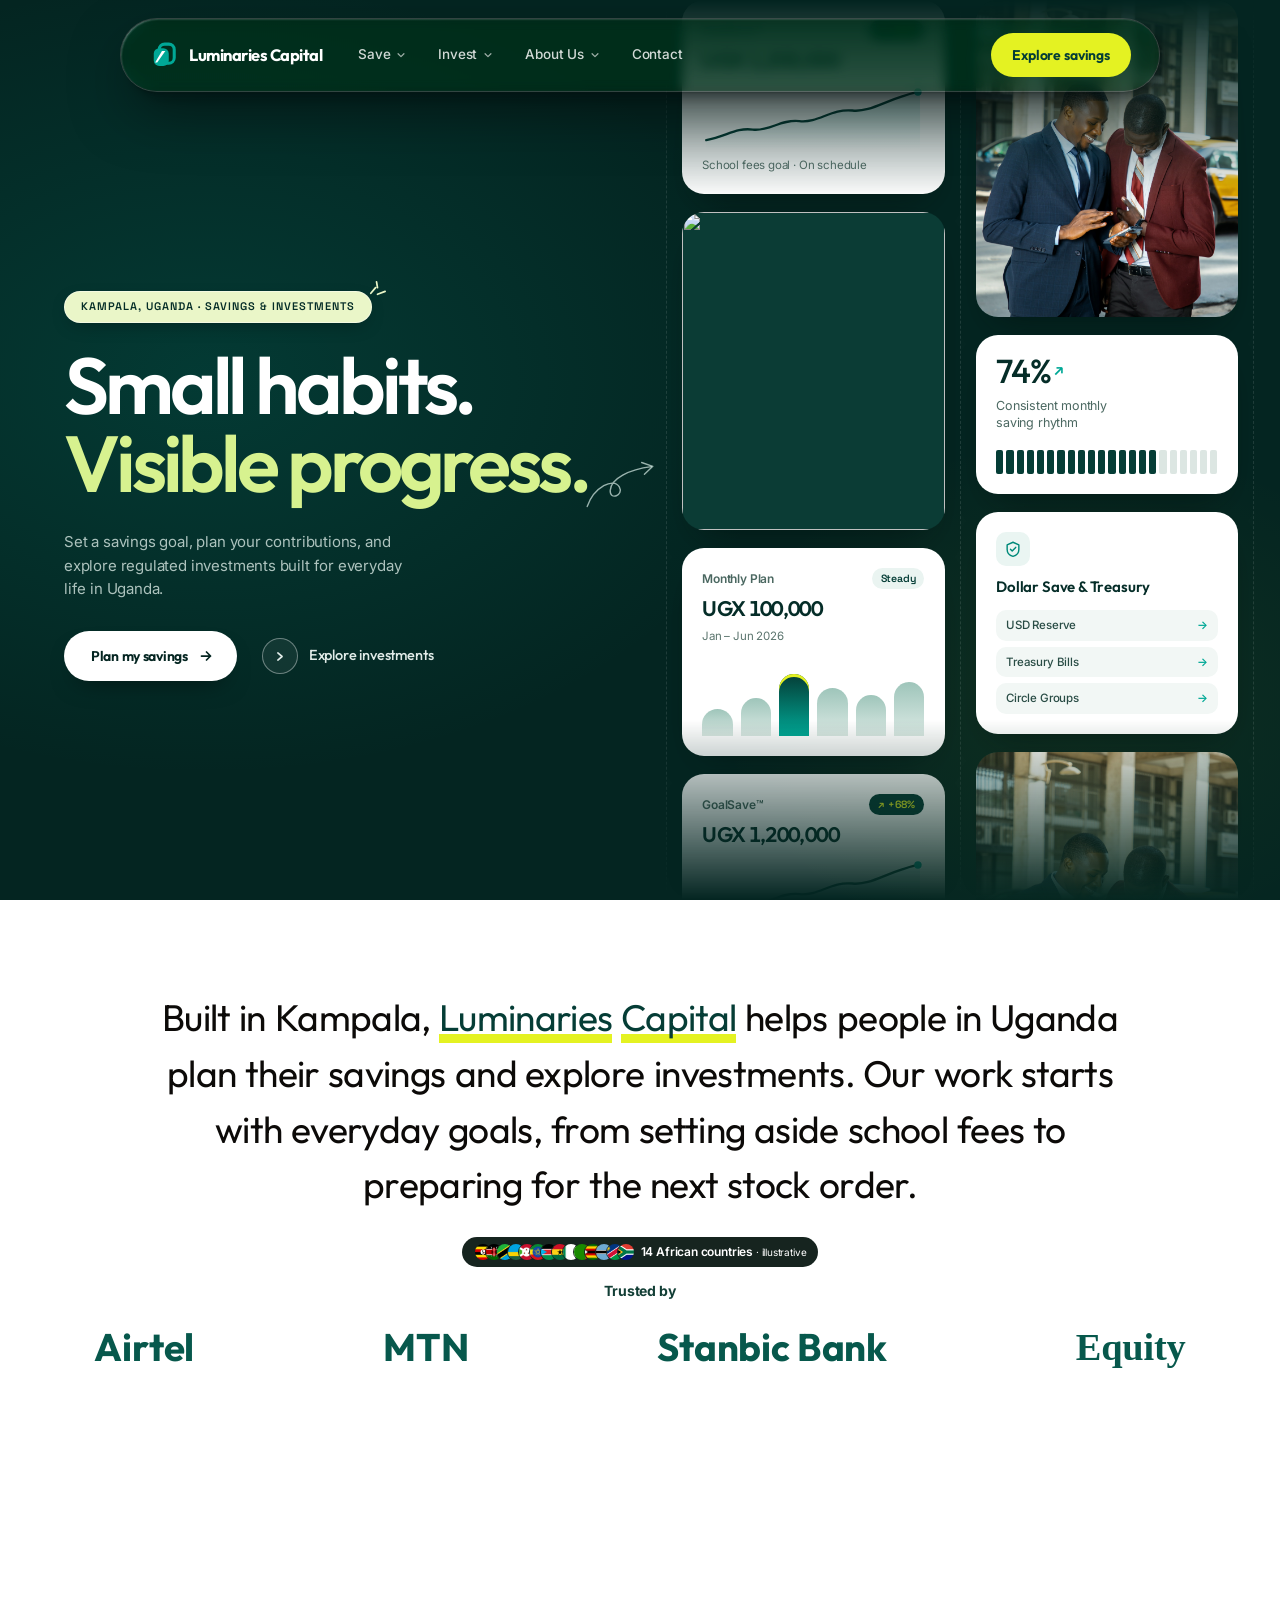
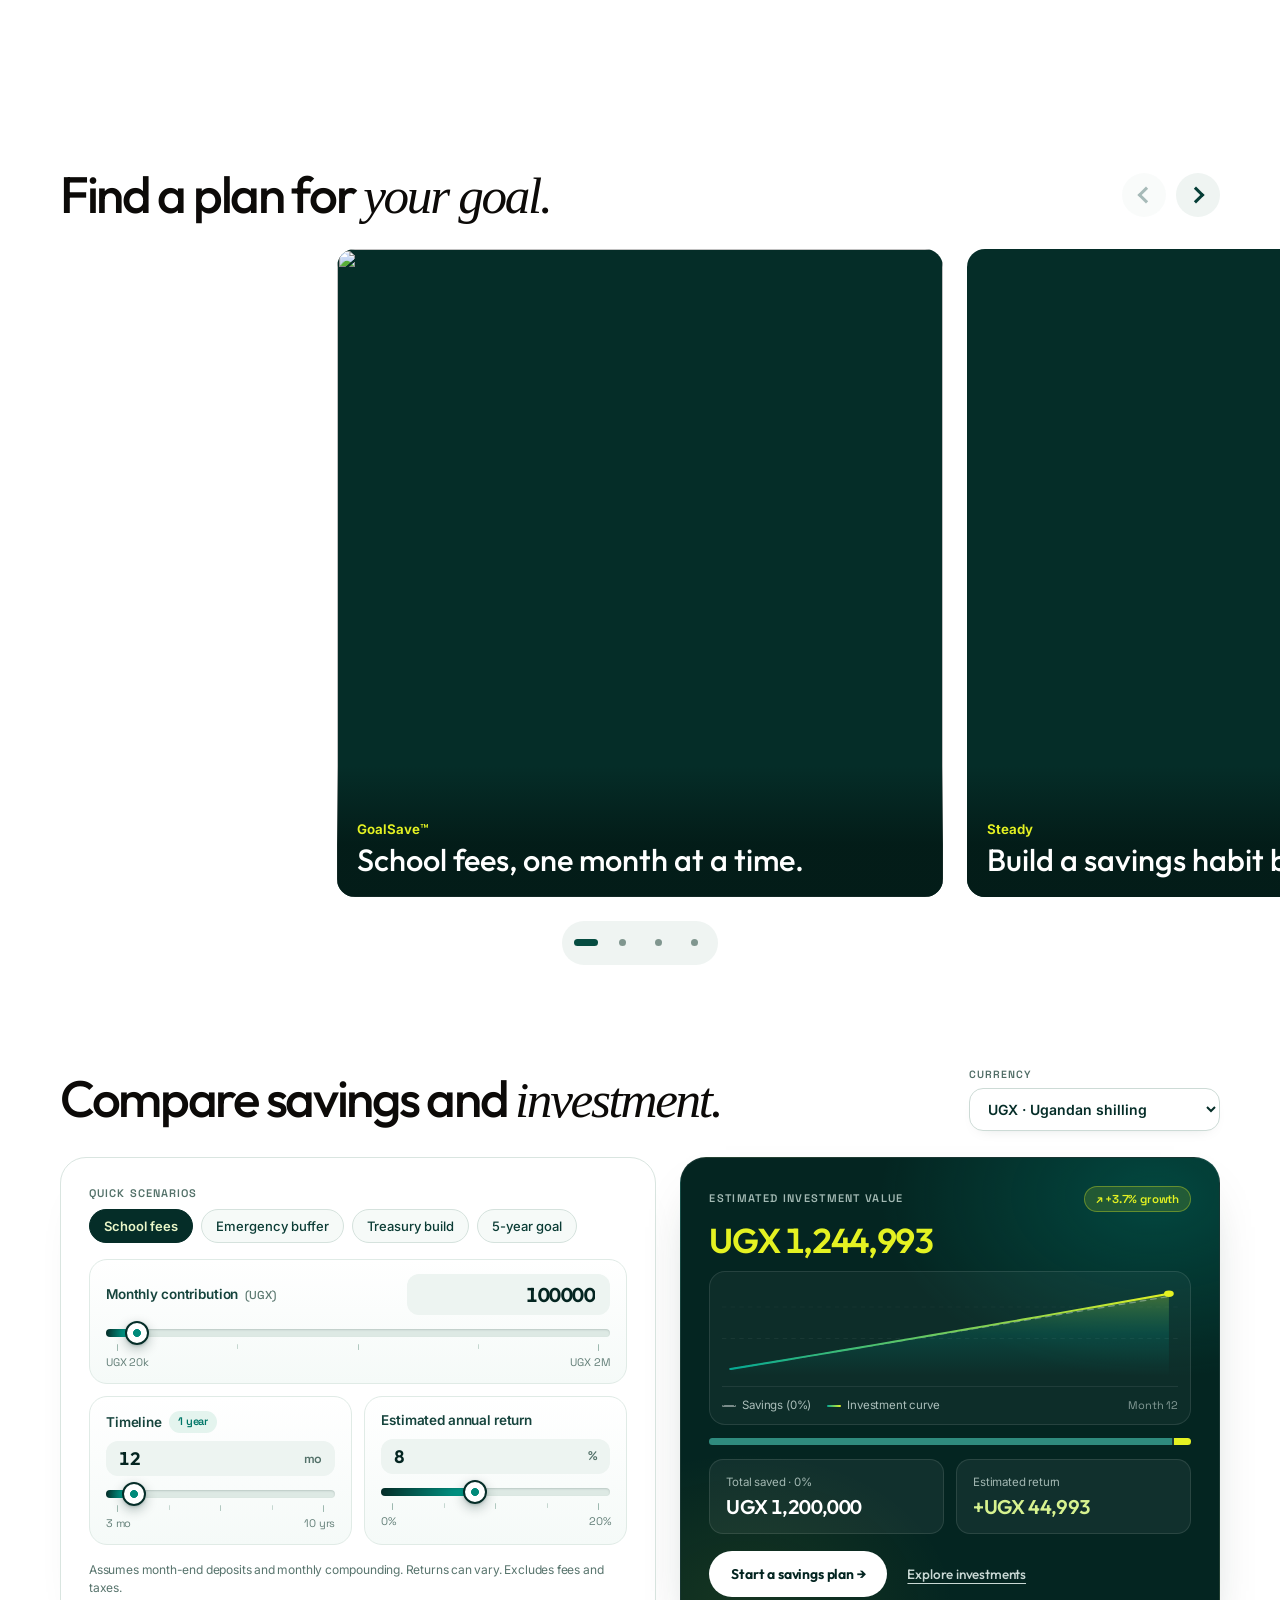
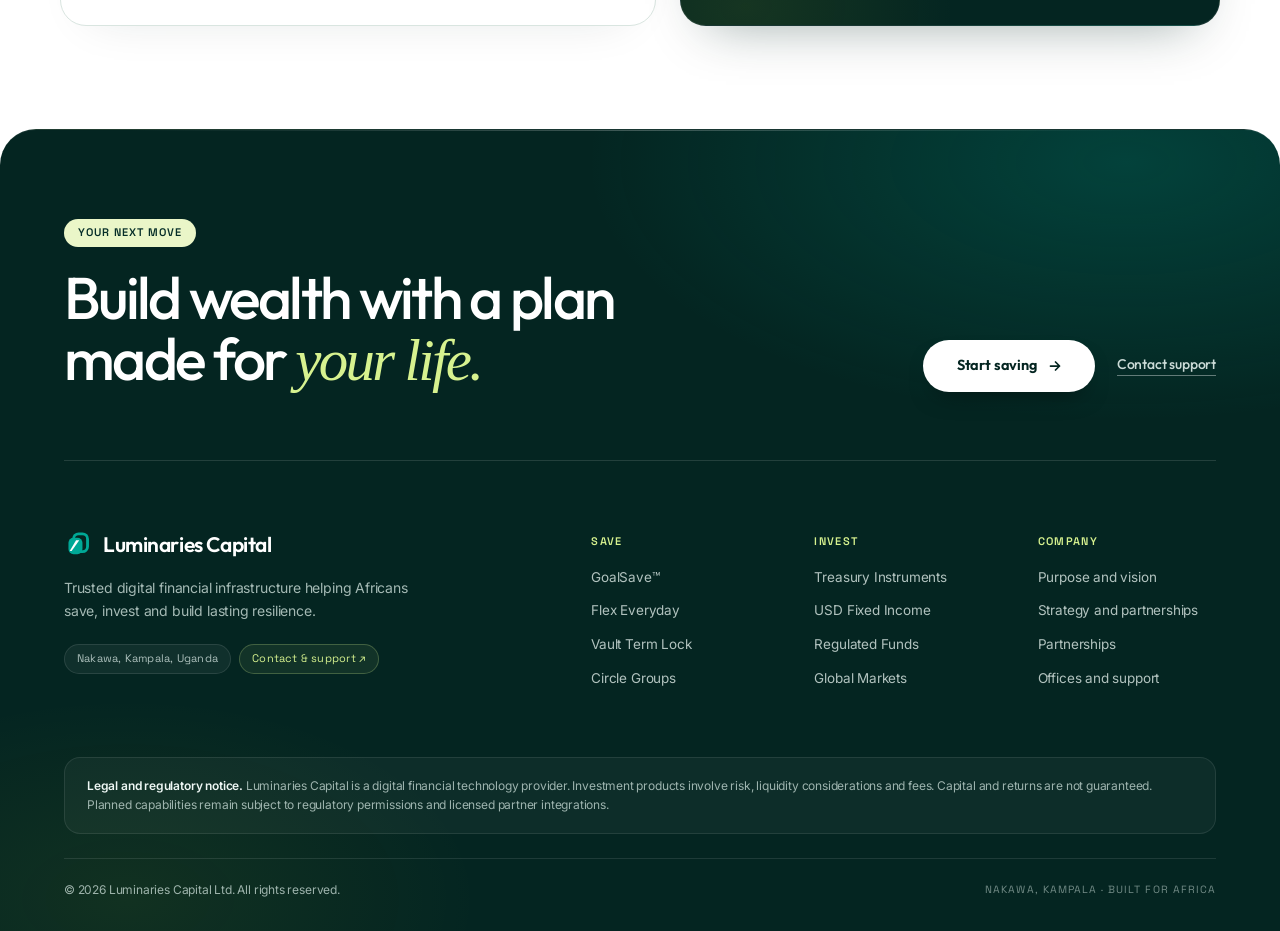
==== commit c6b52f74: "Add files via upload" ====
--- a/index.html
+++ b/index.html
@@ -1,21 +1,23 @@
 <!DOCTYPE html>
 <html lang="en">
+
 <head>
   <meta charset="UTF-8">
   <meta name="viewport" content="width=device-width, initial-scale=1.0">
   <title>Luminaries Capital — Building Better Financial Futures</title>
-  <meta name="description" content="Luminaries Capital is a fintech company building digital-first structured savings and investment infrastructure for Africa. Save with a plan. Stay on track. Pay with purpose.">
+  <meta name="description"
+    content="Luminaries Capital is a fintech company building digital-first structured savings and investment infrastructure for Africa. Save with a plan. Stay on track. Pay with purpose.">
   <meta name="theme-color" content="#052d28">
   <link rel="canonical" href="https://luminaries.capital/">
   <meta property="og:type" content="website">
   <meta property="og:url" content="https://luminaries.capital/">
   <meta property="og:title" content="Luminaries Capital — Building Better Financial Futures">
   <meta property="og:description" content="Structured savings and transparent investment access built for Africa.">
-  <meta property="og:image" content="https://luminaries.capital/images/pexels-wo-nfoni-media-311038690-39680007.webp">
+  <meta property="og:image" content="https://luminaries.capital/images/pexels-libasse-el-arbi-ndoye-235374276-12179674.webp">
   <meta name="twitter:card" content="summary_large_image">
   <meta name="twitter:title" content="Luminaries Capital — Building Better Financial Futures">
   <meta name="twitter:description" content="Structured savings and transparent investment access built for Africa.">
-  <meta name="twitter:image" content="https://luminaries.capital/images/pexels-wo-nfoni-media-311038690-39680007.webp">
+  <meta name="twitter:image" content="https://luminaries.capital/images/pexels-libasse-el-arbi-ndoye-235374276-12179674.webp">
   <script type="application/ld+json">
     {
       "@context": "https://schema.org",
@@ -31,17 +33,22 @@
       }
     }
   </script>
-  
+
   <!-- Favicon -->
   <link rel="icon" type="image/jpeg" href="logo2.jpeg">
 
   <link rel="preconnect" href="https://fonts.googleapis.com">
   <link rel="preconnect" href="https://fonts.gstatic.com" crossorigin>
-  <link rel="stylesheet" href="https://fonts.googleapis.com/css2?family=Outfit:wght@300;400;500;600;700&family=Plus+Jakarta+Sans:wght@300;400;500;600;700&family=Space+Grotesk:wght@400;500;600;700&family=Open+Sans:wght@400;500;600;700&display=swap">
+  <link rel="stylesheet"
+    href="https://fonts.googleapis.com/css2?family=Inter:wght@400;500;600&family=Outfit:wght@400;500;600;700&family=Space+Grotesk:wght@400;500;600;700&display=swap">
+
+  <!-- Preload Hero Images -->
+  <link rel="preload" as="image" href="images/pexels-libasse-el-arbi-ndoye-235374276-12179674.webp">
 
   <!-- Core Stylesheet -->
-  <link rel="stylesheet" href="styles.css?v=no_shadow_v5">
+  <link rel="stylesheet" href="styles.css?v=mobile_v4">
 </head>
+
 <body>
   <a class="skip-link" href="#main-content">Skip to main content</a>
 
@@ -70,19 +77,28 @@
           <li class="nav-pill-item has-dropdown">
             <a href="save.html" class="nav-pill" id="nav-pill-save" data-megamenu-target="save">
               Save
-              <svg class="pill-chevron" viewBox="0 0 12 12" fill="none"><path d="M2.5 4.5L6 8L9.5 4.5" stroke="currentColor" stroke-width="1.5" stroke-linecap="round" stroke-linejoin="round"/></svg>
+              <svg class="pill-chevron" viewBox="0 0 12 12" fill="none">
+                <path d="M2.5 4.5L6 8L9.5 4.5" stroke="currentColor" stroke-width="1.5" stroke-linecap="round"
+                  stroke-linejoin="round" />
+              </svg>
             </a>
           </li>
           <li class="nav-pill-item has-dropdown">
             <a href="invest.html" class="nav-pill" id="nav-pill-invest" data-megamenu-target="invest">
               Invest
-              <svg class="pill-chevron" viewBox="0 0 12 12" fill="none"><path d="M2.5 4.5L6 8L9.5 4.5" stroke="currentColor" stroke-width="1.5" stroke-linecap="round" stroke-linejoin="round"/></svg>
+              <svg class="pill-chevron" viewBox="0 0 12 12" fill="none">
+                <path d="M2.5 4.5L6 8L9.5 4.5" stroke="currentColor" stroke-width="1.5" stroke-linecap="round"
+                  stroke-linejoin="round" />
+              </svg>
             </a>
           </li>
           <li class="nav-pill-item has-dropdown">
             <a href="about.html" class="nav-pill" id="nav-pill-about" data-megamenu-target="about">
               About Us
-              <svg class="pill-chevron" viewBox="0 0 12 12" fill="none"><path d="M2.5 4.5L6 8L9.5 4.5" stroke="currentColor" stroke-width="1.5" stroke-linecap="round" stroke-linejoin="round"/></svg>
+              <svg class="pill-chevron" viewBox="0 0 12 12" fill="none">
+                <path d="M2.5 4.5L6 8L9.5 4.5" stroke="currentColor" stroke-width="1.5" stroke-linecap="round"
+                  stroke-linejoin="round" />
+              </svg>
             </a>
           </li>
           <li class="nav-pill-item">
@@ -97,7 +113,8 @@
         <a href="save.html" class="nav-cta-btn" id="nav-cta-btn">
           Explore savings
         </a>
-        <button type="button" class="mobile-menu-btn" id="mobile-menu-btn" aria-label="Toggle navigation menu" aria-expanded="false" aria-controls="mobile-drawer">
+        <button type="button" class="mobile-menu-btn" id="mobile-menu-btn" aria-label="Toggle navigation menu"
+          aria-expanded="false" aria-controls="mobile-drawer">
           <span></span>
           <span></span>
           <span></span>
@@ -106,19 +123,106 @@
     </div>
 
     <!-- REVOLUT-STYLE GLASSMORPHISM MEGA-MENU DROPDOWN -->
-    <div class="revolut-megamenu compact-menu" id="revolut-megamenu" aria-label="Explore menu">
+    <div class="revolut-megamenu" id="revolut-megamenu" aria-label="Explore menu">
       <div class="megamenu-inner">
         <div class="megamenu-panel is-active" id="megamenu-panel-save">
-          <a class="megamenu-item-link" href="save.html#products">Savings plans</a>
-          <a class="megamenu-item-link" href="save.html#calculator">Goal calculator</a>
+          <div class="megamenu-top-bar"><a class="megamenu-discover" href="save.html">Discover Luminaries Save</a></div>
+          <div class="megamenu-grid">
+            <div class="megamenu-col">
+              <div class="megamenu-cat-title">Everyday saving</div>
+              <ul class="megamenu-items">
+                <li><a class="megamenu-item-link" href="save.html#flex">Flex Everyday</a></li>
+                <li><a class="megamenu-item-link" href="save.html#steady">Steady Auto-Save</a></li>
+              </ul>
+            </div>
+            <div class="megamenu-col">
+              <div class="megamenu-cat-title">Goals & reserves</div>
+              <ul class="megamenu-items">
+                <li><a class="megamenu-item-link" href="save.html#goalsave">GoalSave™</a></li>
+                <li><a class="megamenu-item-link" href="save.html#vault">Vault</a></li>
+              </ul>
+            </div>
+            <div class="megamenu-col">
+              <div class="megamenu-cat-title">Currencies & groups</div>
+              <ul class="megamenu-items">
+                <li><a class="megamenu-item-link" href="save.html#dollar">Dollar Save</a></li>
+                <li><a class="megamenu-item-link" href="save.html#circle">Circle Groups</a></li>
+              </ul>
+            </div>
+            <div class="megamenu-col">
+              <div class="megamenu-cat-title">Planning tools</div>
+              <ul class="megamenu-items">
+                <li><a class="megamenu-item-link" href="save.html#calculator">Goal calculator</a></li>
+                <li><a class="megamenu-item-link" href="index.html#plan-calculator">Compare your plan</a></li>
+              </ul>
+            </div>
+          </div>
         </div>
         <div class="megamenu-panel" id="megamenu-panel-invest">
-          <a class="megamenu-item-link" href="invest.html#framework">Investment options</a>
-          <a class="megamenu-item-link" href="invest.html#principles">Investment principles</a>
+          <div class="megamenu-top-bar"><a class="megamenu-discover" href="invest.html">Discover Luminaries Invest</a></div>
+          <div class="megamenu-grid">
+            <div class="megamenu-col">
+              <div class="megamenu-cat-title">Fixed income</div>
+              <ul class="megamenu-items">
+                <li><a class="megamenu-item-link" href="invest.html#treasury">Treasury Instruments</a></li>
+                <li><a class="megamenu-item-link" href="invest.html#usd">USD Income</a></li>
+              </ul>
+            </div>
+            <div class="megamenu-col">
+              <div class="megamenu-cat-title">Funds & markets</div>
+              <ul class="megamenu-items">
+                <li><a class="megamenu-item-link" href="invest.html#funds">Regulated Funds</a></li>
+                <li><a class="megamenu-item-link" href="invest.html#global">Global Markets</a></li>
+              </ul>
+            </div>
+            <div class="megamenu-col">
+              <div class="megamenu-cat-title">Other opportunities</div>
+              <ul class="megamenu-items">
+                <li><a class="megamenu-item-link" href="invest.html#real">Real Assets</a></li>
+                <li><a class="megamenu-item-link" href="invest.html#issues">New Issues</a></li>
+              </ul>
+            </div>
+            <div class="megamenu-col">
+              <div class="megamenu-cat-title">Getting started</div>
+              <ul class="megamenu-items">
+                <li><a class="megamenu-item-link" href="invest.html#principles">Investment principles</a></li>
+                <li><a class="megamenu-item-link" href="contact.html#inquiry-form">Investment enquiries</a></li>
+              </ul>
+            </div>
+          </div>
         </div>
         <div class="megamenu-panel" id="megamenu-panel-about">
-          <a class="megamenu-item-link" href="about.html#vision">Our purpose</a>
-          <a class="megamenu-item-link" href="about.html#strategy">Strategy and partnerships</a>
+          <div class="megamenu-top-bar"><a class="megamenu-discover" href="about.html">Discover Luminaries Capital</a></div>
+          <div class="megamenu-grid">
+            <div class="megamenu-col">
+              <div class="megamenu-cat-title">Our company</div>
+              <ul class="megamenu-items">
+                <li><a class="megamenu-item-link" href="about.html">Company profile</a></li>
+                <li><a class="megamenu-item-link" href="about.html#vision">Our purpose</a></li>
+              </ul>
+            </div>
+            <div class="megamenu-col">
+              <div class="megamenu-cat-title">Our approach</div>
+              <ul class="megamenu-items">
+                <li><a class="megamenu-item-link" href="about.html#strategy">Strategy and partnerships</a></li>
+                <li><a class="megamenu-item-link" href="index.html#audience-heading">Who we serve</a></li>
+              </ul>
+            </div>
+            <div class="megamenu-col">
+              <div class="megamenu-cat-title">Explore Luminaries</div>
+              <ul class="megamenu-items">
+                <li><a class="megamenu-item-link" href="save.html#products">Savings products</a></li>
+                <li><a class="megamenu-item-link" href="invest.html#framework">Investment framework</a></li>
+              </ul>
+            </div>
+            <div class="megamenu-col">
+              <div class="megamenu-cat-title">Connect</div>
+              <ul class="megamenu-items">
+                <li><a class="megamenu-item-link" href="contact.html">Contact and location</a></li>
+                <li><a class="megamenu-item-link" href="contact.html#inquiry-form">Send an enquiry</a></li>
+              </ul>
+            </div>
+          </div>
         </div>
       </div>
     </div>
@@ -134,57 +238,232 @@
 
   <main id="main-content">
     <section class="savings-hero" aria-labelledby="savings-title">
-      <div class="savings-intro">
-        <h1 id="savings-title"><span class="type-mask"><span>Small habits.</span></span> <span class="type-mask"><em>Visible progress.</em></span></h1>
-        <p>Set a savings goal, plan your contributions, and explore investments in Uganda.</p>
-        <div class="savings-actions">
-          <a class="btn-large-solar" href="save.html?example=monthly#calculator">Plan my savings</a>
-          <a class="action-pill" href="invest.html">Explore investments</a>
+      <div class="hero-split-shell">
+        <div class="savings-intro">
+          <div class="hero-eyebrow">
+            <span>Kampala, Uganda · Savings &amp; Investments</span>
+            <svg class="hero-eyebrow-spark" viewBox="0 0 22 22" fill="none" aria-hidden="true">
+              <path d="M4 15L9 9M11 16L19 13M10 3L11 9" stroke="currentColor" stroke-width="1.8" stroke-linecap="round" />
+            </svg>
+          </div>
+
+          <div class="hero-headline-wrap">
+            <h1 id="savings-title">
+              <span class="type-mask"><span>Small habits.</span></span>
+              <span class="type-mask"><em>Visible progress.</em></span>
+            </h1>
+            <svg class="hero-curved-arrow" viewBox="0 0 110 74" fill="none" aria-hidden="true">
+              <path d="M6 68C16 40 44 26 52 40C59 52 38 60 39 45C40 28 66 15 98 11" stroke="currentColor"
+                stroke-width="2" stroke-linecap="round" stroke-linejoin="round" />
+              <path d="M84 5L100 10.5L88 22" stroke="currentColor" stroke-width="2" stroke-linecap="round"
+                stroke-linejoin="round" />
+            </svg>
+          </div>
+
+          <p>Set a savings goal, plan your contributions, and explore regulated investments built for everyday life in Uganda.</p>
+
+          <div class="savings-actions">
+            <a class="btn-large-solar" href="#plan-calculator">
+              <span class="btn-label">Plan my savings</span>
+              <span class="btn-arrow-slot" aria-hidden="true">
+                <svg class="btn-arrow-front" viewBox="0 0 16 16" fill="none">
+                  <path d="M3.5 8h9M8.5 4l4 4-4 4" stroke="currentColor" stroke-width="1.75" stroke-linecap="round"
+                    stroke-linejoin="round" />
+                </svg>
+                <svg class="btn-arrow-back" viewBox="0 0 16 16" fill="none">
+                  <path d="M3.5 8h9M8.5 4l4 4-4 4" stroke="currentColor" stroke-width="1.75" stroke-linecap="round"
+                    stroke-linejoin="round" />
+                </svg>
+              </span>
+            </a>
+            <a class="hero-secondary-btn" href="invest.html">
+              <span class="hero-secondary-icon" aria-hidden="true">
+                <svg viewBox="0 0 16 16" fill="none">
+                  <path d="M6.25 4.25L10.75 8L6.25 11.75" stroke="currentColor" stroke-width="1.75"
+                    stroke-linecap="round" stroke-linejoin="round" />
+                </svg>
+              </span>
+              <span class="hero-secondary-label">Explore investments</span>
+            </a>
+          </div>
         </div>
-      </div>
-      <div class="savings-photo">
-        <section class="hero-calculator" aria-labelledby="projection-title">
-          <header class="projection-heading">
-            <h2 id="projection-title">Compare your plan</h2>
-            <label>Currency
-              <select id="projection-currency">
-                <option value="UGX">UGX · Ugandan shilling</option>
-                <option value="KES">KES · Kenyan shilling</option>
-                <option value="TZS">TZS · Tanzanian shilling</option>
-                <option value="RWF">RWF · Rwandan franc</option>
-                <option value="BIF">BIF · Burundian franc</option>
-                <option value="ETB">ETB · Ethiopian birr</option>
-                <option value="SSP">SSP · South Sudanese pound</option>
-                <option value="GHS">GHS · Ghanaian cedi</option>
-                <option value="NGN">NGN · Nigerian naira</option>
-                <option value="ZMW">ZMW · Zambian kwacha</option>
-                <option value="ZAR">ZAR · South African rand</option>
-                <option value="BWP">BWP · Botswana pula</option>
-                <option value="NAD">NAD · Namibian dollar</option>
-                <option value="USD">USD · US dollar</option>
-                <option value="EUR">EUR · Euro</option>
-                <option value="GBP">GBP · British pound</option>
-              </select>
-            </label>
-          </header>
-          <div class="projection-fields">
-            <label>Monthly contribution <span id="projection-unit">(UGX)</span><input id="projection-deposit" type="number" min="1" max="1000000000" step="1" value="100000" required></label>
-            <label>Months<input id="projection-months" type="number" min="1" max="360" value="12" required></label>
-            <label>Annual return (%)<input id="projection-rate" type="number" min="-50" max="50" step="any" value="5" required></label>
-          </div>
-          <div class="projection-results" aria-live="polite">
-            <div><span>Savings · 0% interest</span><strong id="projection-saved">—</strong></div>
-            <div><span>Investment estimate</span><strong id="projection-invested">—</strong></div>
-          </div>
-          <p id="projection-note">Assumes month-end deposits and monthly compounding. Returns can vary. Excludes fees and taxes.</p>
-        </section>
+
+        <div class="hero-bento-stage" aria-hidden="true">
+          <div class="hero-bento-columns">
+            <!-- Column 1: upward gentle stream -->
+            <div class="hero-bento-col hero-bento-col-up">
+              <div class="hero-bento-track">
+                <div class="hero-bento-group">
+                  <article class="hb-card hb-metric">
+                    <div class="hb-card-head">
+                      <span class="hb-kicker">GoalSave™</span>
+                      <span class="hb-pill-dark">↗ +68%</span>
+                    </div>
+                    <strong class="hb-big-num">UGX 1,200,000</strong>
+                    <svg class="hb-sparkline" viewBox="0 0 210 64" fill="none">
+                      <defs>
+                        <linearGradient id="hbSparkGrad1" x1="0" y1="0" x2="0" y2="64" gradientUnits="userSpaceOnUse">
+                          <stop offset="0%" stop-color="#00A896" stop-opacity="0.22" />
+                          <stop offset="100%" stop-color="#00A896" stop-opacity="0" />
+                        </linearGradient>
+                      </defs>
+                      <path d="M4 54C24 50 32 42 48 44C64 46 74 34 92 36C110 38 122 24 142 26C160 28 176 14 206 8V62H4V54Z" fill="url(#hbSparkGrad1)" />
+                      <path d="M4 54C24 50 32 42 48 44C64 46 74 34 92 36C110 38 122 24 142 26C160 28 176 14 206 8" stroke="#053d36" stroke-width="2.2" stroke-linecap="round" />
+                      <circle cx="204" cy="8.5" r="3.5" fill="#00A896" />
+                    </svg>
+                    <span class="hb-caption">School fees goal · On schedule</span>
+                  </article>
+
+                  <figure class="hb-card hb-photo hb-photo-warm">
+                    <img src="images/pexels-mikhail-nilov-9301194.webp" alt="" width="400" height="480" decoding="async">
+                  </figure>
+
+                  <article class="hb-card hb-metric">
+                    <div class="hb-card-head">
+                      <span class="hb-kicker">Monthly Plan</span>
+                      <span class="hb-pill-soft">Steady</span>
+                    </div>
+                    <strong class="hb-big-num">UGX 100,000</strong>
+                    <span class="hb-sub-caption">Jan – Jun 2026</span>
+                    <div class="hb-bars">
+                      <span style="--h: 38%"></span>
+                      <span style="--h: 54%"></span>
+                      <span style="--h: 88%" class="is-peak"></span>
+                      <span style="--h: 68%"></span>
+                      <span style="--h: 58%"></span>
+                      <span style="--h: 76%"></span>
+                    </div>
+                  </article>
+                </div>
+
+                <!-- Duplicate group for seamless loop -->
+                <div class="hero-bento-group" aria-hidden="true">
+                  <article class="hb-card hb-metric">
+                    <div class="hb-card-head">
+                      <span class="hb-kicker">GoalSave™</span>
+                      <span class="hb-pill-dark">↗ +68%</span>
+                    </div>
+                    <strong class="hb-big-num">UGX 1,200,000</strong>
+                    <svg class="hb-sparkline" viewBox="0 0 210 64" fill="none">
+                      <path d="M4 54C24 50 32 42 48 44C64 46 74 34 92 36C110 38 122 24 142 26C160 28 176 14 206 8V62H4V54Z" fill="rgba(0,168,150,0.14)" />
+                      <path d="M4 54C24 50 32 42 48 44C64 46 74 34 92 36C110 38 122 24 142 26C160 28 176 14 206 8" stroke="#053d36" stroke-width="2.2" stroke-linecap="round" />
+                      <circle cx="204" cy="8.5" r="3.5" fill="#00A896" />
+                    </svg>
+                    <span class="hb-caption">School fees goal · On schedule</span>
+                  </article>
+
+                  <figure class="hb-card hb-photo hb-photo-warm">
+                    <img src="images/pexels-mikhail-nilov-9301194.webp" alt="" width="400" height="480" loading="lazy" decoding="async">
+                  </figure>
+
+                  <article class="hb-card hb-metric">
+                    <div class="hb-card-head">
+                      <span class="hb-kicker">Monthly Plan</span>
+                      <span class="hb-pill-soft">Steady</span>
+                    </div>
+                    <strong class="hb-big-num">UGX 100,000</strong>
+                    <span class="hb-sub-caption">Jan – Jun 2026</span>
+                    <div class="hb-bars">
+                      <span style="--h: 38%"></span>
+                      <span style="--h: 54%"></span>
+                      <span style="--h: 88%" class="is-peak"></span>
+                      <span style="--h: 68%"></span>
+                      <span style="--h: 58%"></span>
+                      <span style="--h: 76%"></span>
+                    </div>
+                  </article>
+                </div>
+              </div>
+            </div>
+
+            <!-- Column 2: downward counter-stream -->
+            <div class="hero-bento-col hero-bento-col-down">
+              <div class="hero-bento-track">
+                <div class="hero-bento-group">
+                  <figure class="hb-card hb-photo hb-photo-city">
+                    <img src="images/pexels-libasse-el-arbi-ndoye-235374276-12179674.webp" alt="" width="400" height="500" fetchpriority="high" decoding="async">
+                  </figure>
+
+                  <article class="hb-card hb-metric">
+                    <div class="hb-percent-row">
+                      <strong class="hb-percent">74%</strong>
+                      <span class="hb-up-arrow">↗</span>
+                    </div>
+                    <p class="hb-metric-desc">Consistent monthly saving rhythm</p>
+                    <div class="hb-ticks">
+                      <i class="is-on"></i><i class="is-on"></i><i class="is-on"></i><i class="is-on"></i>
+                      <i class="is-on"></i><i class="is-on"></i><i class="is-on"></i><i class="is-on"></i>
+                      <i class="is-on"></i><i class="is-on"></i><i class="is-on"></i><i class="is-on"></i>
+                      <i class="is-on"></i><i class="is-on"></i><i class="is-on"></i><i class="is-on"></i>
+                      <i></i><i></i><i></i><i></i><i></i><i></i>
+                    </div>
+                  </article>
+
+                  <article class="hb-card hb-metric hb-list-card">
+                    <div class="hb-icon-badge">
+                      <svg viewBox="0 0 20 20" fill="none">
+                        <path d="M10 2.5L16.5 5.5V10.5C16.5 14.3 13.7 17.2 10 18.2C6.3 17.2 3.5 14.3 3.5 10.5V5.5L10 2.5Z" stroke="currentColor" stroke-width="1.6" stroke-linejoin="round" />
+                        <path d="M7.2 10.3L9.1 12.2L13 8.2" stroke="currentColor" stroke-width="1.6" stroke-linecap="round" stroke-linejoin="round" />
+                      </svg>
+                    </div>
+                    <strong class="hb-small-title">Dollar Save &amp; Treasury</strong>
+                    <div class="hb-mini-rows">
+                      <span>USD Reserve</span>
+                      <span>Treasury Bills</span>
+                      <span>Circle Groups</span>
+                    </div>
+                  </article>
+                </div>
+
+                <!-- Duplicate group for seamless loop -->
+                <div class="hero-bento-group" aria-hidden="true">
+                  <figure class="hb-card hb-photo hb-photo-city">
+                    <img src="images/pexels-libasse-el-arbi-ndoye-235374276-12179674.webp" alt="" width="400" height="500" loading="lazy" decoding="async">
+                  </figure>
+
+                  <article class="hb-card hb-metric">
+                    <div class="hb-percent-row">
+                      <strong class="hb-percent">74%</strong>
+                      <span class="hb-up-arrow">↗</span>
+                    </div>
+                    <p class="hb-metric-desc">Consistent monthly saving rhythm</p>
+                    <div class="hb-ticks">
+                      <i class="is-on"></i><i class="is-on"></i><i class="is-on"></i><i class="is-on"></i>
+                      <i class="is-on"></i><i class="is-on"></i><i class="is-on"></i><i class="is-on"></i>
+                      <i class="is-on"></i><i class="is-on"></i><i class="is-on"></i><i class="is-on"></i>
+                      <i class="is-on"></i><i class="is-on"></i><i class="is-on"></i><i class="is-on"></i>
+                      <i></i><i></i><i></i><i></i><i></i><i></i>
+                    </div>
+                  </article>
+
+                  <article class="hb-card hb-metric hb-list-card">
+                    <div class="hb-icon-badge">
+                      <svg viewBox="0 0 20 20" fill="none">
+                        <path d="M10 2.5L16.5 5.5V10.5C16.5 14.3 13.7 17.2 10 18.2C6.3 17.2 3.5 14.3 3.5 10.5V5.5L10 2.5Z" stroke="currentColor" stroke-width="1.6" stroke-linejoin="round" />
+                        <path d="M7.2 10.3L9.1 12.2L13 8.2" stroke="currentColor" stroke-width="1.6" stroke-linecap="round" stroke-linejoin="round" />
+                      </svg>
+                    </div>
+                    <strong class="hb-small-title">Dollar Save &amp; Treasury</strong>
+                    <div class="hb-mini-rows">
+                      <span>USD Reserve</span>
+                      <span>Treasury Bills</span>
+                      <span>Circle Groups</span>
+                    </div>
+                  </article>
+                </div>
+              </div>
+            </div>
+          </div>
+        </div>
       </div>
     </section>
 
     <section class="manifesto-scroll-section" id="manifesto-section" aria-label="About Luminaries Capital">
       <div class="manifesto-sticky-wrapper">
         <div class="manifesto-content-inner">
-          <p class="manifesto-paragraph" id="manifesto-text">Built in Kampala, Luminaries Capital helps people in Uganda plan their savings and explore investments. Our work starts with everyday goals, from setting aside school fees to preparing for the next stock order.</p>
+          <p class="manifesto-paragraph" id="manifesto-text">Built in Kampala, Luminaries Capital helps people in Uganda
+            plan their savings and explore investments. Our work starts with everyday goals, from setting aside school
+            fees to preparing for the next stock order.</p>
           <div class="about-network">
             <div class="country-pill">
               <span class="flag-stack">
@@ -208,8 +487,20 @@
             <h3>Trusted by</h3>
             <div class="partner-window">
               <div class="partner-track">
-                <ul class="network-names"><li>Airtel</li><li>MTN</li><li>Stanbic Bank</li><li>Equity</li><li>Uganda’s Ministry of Finance</li></ul>
-                <ul class="network-names" aria-hidden="true"><li>Airtel</li><li>MTN</li><li>Stanbic Bank</li><li>Equity</li><li>Uganda’s Ministry of Finance</li></ul>
+                <ul class="network-names">
+                  <li>Airtel</li>
+                  <li>MTN</li>
+                  <li>Stanbic Bank</li>
+                  <li>Equity</li>
+
+                </ul>
+                <ul class="network-names" aria-hidden="true">
+                  <li>Airtel</li>
+                  <li>MTN</li>
+                  <li>Stanbic Bank</li>
+                  <li>Equity</li>
+
+                </ul>
               </div>
             </div>
           </div>
@@ -220,7 +511,8 @@
     <section class="product-feature" id="platform-showcase" aria-label="Save or invest">
       <div class="product-tabs" role="tablist" aria-label="Choose a product">
         <button role="tab" id="choose-save" aria-selected="true" aria-controls="feature-save">Save</button>
-        <button role="tab" id="choose-invest" aria-selected="false" aria-controls="feature-invest" tabindex="-1">Invest</button>
+        <button role="tab" id="choose-invest" aria-selected="false" aria-controls="feature-invest"
+          tabindex="-1">Invest</button>
       </div>
       <div class="product-panel" role="tabpanel" id="feature-save" aria-labelledby="choose-save">
         <h2>Save for your next goal.</h2>
@@ -232,52 +524,584 @@
         <p>Compare funds and treasury products, and understand the risks before you decide.</p>
         <a class="action-pill" href="invest.html">Explore investments</a>
       </div>
+    <div class="deck-strip" aria-label="Product card collection" role="region">
+      <div class="deck-window" id="deck-save" tabindex="0" role="region" aria-label="Savings product cards">
+        <div class="deck-track">
+          <ul class="deck-set">
+            <li class="credit-card cc-emerald">
+              <div class="cc-top">
+                <span class="cc-brand">
+                  <svg class="cc-logo-mark" viewBox="0 0 44 44" fill="none" aria-hidden="true">
+                    <rect x="15" y="6" width="22" height="28" rx="8" stroke="currentColor" stroke-width="4.5" opacity="0.55" />
+                    <rect x="7" y="12" width="22" height="26" rx="8" fill="currentColor" />
+                    <path d="M12 33L24 16L19 16L9 33H12Z" fill="var(--cc-logo-cutout, #042a25)" />
+                  </svg>
+                  <small>Luminaries</small>
+                </span>
+                <span class="cc-tier">SAVINGS · UGX</span>
+              </div>
+              <div class="cc-hardware" aria-hidden="true">
+                <i class="card-chip cc-chip-gold"></i>
+                <svg class="cc-nfc" viewBox="0 0 24 24" fill="none">
+                  <path d="M8.5 8.5a5 5 0 0 1 0 7" stroke="currentColor" stroke-width="1.8" stroke-linecap="round" />
+                  <path d="M11.8 6a8.5 8.5 0 0 1 0 12" stroke="currentColor" stroke-width="1.8" stroke-linecap="round" />
+                  <path d="M15.2 3.5a12 12 0 0 1 0 17" stroke="currentColor" stroke-width="1.8" stroke-linecap="round" />
+                </svg>
+              </div>
+              <div class="cc-number" aria-hidden="true"><span>4532</span><span>••••</span><span>••••</span><span>1048</span></div>
+              <div class="cc-bottom">
+                <div class="cc-identity"><strong>Flex</strong><span class="cc-subtitle">Everyday savings</span></div>
+                <div class="cc-meta">
+                  <div class="cc-expiry" aria-hidden="true"><em>VALID THRU</em><span>08/29</span></div>
+                  <div class="cc-network" aria-hidden="true"><i></i><i></i></div>
+                </div>
+              </div>
+            </li>
+            <li class="credit-card cc-titanium cc-light">
+              <div class="cc-top">
+                <span class="cc-brand">
+                  <svg class="cc-logo-mark" viewBox="0 0 44 44" fill="none" aria-hidden="true">
+                    <rect x="15" y="6" width="22" height="28" rx="8" stroke="currentColor" stroke-width="4.5" opacity="0.5" />
+                    <rect x="7" y="12" width="22" height="26" rx="8" fill="currentColor" />
+                    <path d="M12 33L24 16L19 16L9 33H12Z" fill="var(--cc-logo-cutout, #e2f1e6)" />
+                  </svg>
+                  <small>Luminaries</small>
+                </span>
+                <span class="cc-tier">AUTO-SAVE</span>
+              </div>
+              <div class="cc-hardware" aria-hidden="true">
+                <i class="card-chip cc-chip-silver"></i>
+                <svg class="cc-nfc" viewBox="0 0 24 24" fill="none">
+                  <path d="M8.5 8.5a5 5 0 0 1 0 7" stroke="currentColor" stroke-width="1.8" stroke-linecap="round" />
+                  <path d="M11.8 6a8.5 8.5 0 0 1 0 12" stroke="currentColor" stroke-width="1.8" stroke-linecap="round" />
+                  <path d="M15.2 3.5a12 12 0 0 1 0 17" stroke="currentColor" stroke-width="1.8" stroke-linecap="round" />
+                </svg>
+              </div>
+              <div class="cc-number" aria-hidden="true"><span>4532</span><span>••••</span><span>••••</span><span>2910</span></div>
+              <div class="cc-bottom">
+                <div class="cc-identity"><strong>Steady</strong><span class="cc-subtitle">UGX 100,000 / month</span></div>
+                <div class="cc-meta">
+                  <div class="cc-expiry" aria-hidden="true"><em>VALID THRU</em><span>11/29</span></div>
+                  <div class="cc-network" aria-hidden="true"><i></i><i></i></div>
+                </div>
+              </div>
+            </li>
+            <li class="credit-card cc-obsidian">
+              <div class="cc-top">
+                <span class="cc-brand">
+                  <svg class="cc-logo-mark" viewBox="0 0 44 44" fill="none" aria-hidden="true">
+                    <rect x="15" y="6" width="22" height="28" rx="8" stroke="currentColor" stroke-width="4.5" opacity="0.55" />
+                    <rect x="7" y="12" width="22" height="26" rx="8" fill="currentColor" />
+                    <path d="M12 33L24 16L19 16L9 33H12Z" fill="var(--cc-logo-cutout, #0d1417)" />
+                  </svg>
+                  <small>Luminaries</small>
+                </span>
+                <span class="cc-tier">GOAL PLAN</span>
+              </div>
+              <div class="cc-hardware" aria-hidden="true">
+                <i class="card-chip cc-chip-gold"></i>
+                <svg class="cc-nfc" viewBox="0 0 24 24" fill="none">
+                  <path d="M8.5 8.5a5 5 0 0 1 0 7" stroke="currentColor" stroke-width="1.8" stroke-linecap="round" />
+                  <path d="M11.8 6a8.5 8.5 0 0 1 0 12" stroke="currentColor" stroke-width="1.8" stroke-linecap="round" />
+                  <path d="M15.2 3.5a12 12 0 0 1 0 17" stroke="currentColor" stroke-width="1.8" stroke-linecap="round" />
+                </svg>
+              </div>
+              <div class="cc-number" aria-hidden="true"><span>4532</span><span>••••</span><span>••••</span><span>6402</span></div>
+              <div class="cc-bottom">
+                <div class="cc-identity"><strong>GoalSave™</strong><span class="cc-subtitle">Goal · UGX 1,200,000</span></div>
+                <div class="cc-meta">
+                  <div class="cc-expiry" aria-hidden="true"><em>VALID THRU</em><span>05/30</span></div>
+                  <div class="cc-network" aria-hidden="true"><i></i><i></i></div>
+                </div>
+              </div>
+            </li>
+            <li class="credit-card cc-bronze">
+              <div class="cc-top">
+                <span class="cc-brand">
+                  <svg class="cc-logo-mark" viewBox="0 0 44 44" fill="none" aria-hidden="true">
+                    <rect x="15" y="6" width="22" height="28" rx="8" stroke="currentColor" stroke-width="4.5" opacity="0.55" />
+                    <rect x="7" y="12" width="22" height="26" rx="8" fill="currentColor" />
+                    <path d="M12 33L24 16L19 16L9 33H12Z" fill="var(--cc-logo-cutout, #221d16)" />
+                  </svg>
+                  <small>Luminaries</small>
+                </span>
+                <span class="cc-tier">TERM VAULT</span>
+              </div>
+              <div class="cc-hardware" aria-hidden="true">
+                <i class="card-chip cc-chip-gold"></i>
+                <svg class="cc-nfc" viewBox="0 0 24 24" fill="none">
+                  <path d="M8.5 8.5a5 5 0 0 1 0 7" stroke="currentColor" stroke-width="1.8" stroke-linecap="round" />
+                  <path d="M11.8 6a8.5 8.5 0 0 1 0 12" stroke="currentColor" stroke-width="1.8" stroke-linecap="round" />
+                  <path d="M15.2 3.5a12 12 0 0 1 0 17" stroke="currentColor" stroke-width="1.8" stroke-linecap="round" />
+                </svg>
+              </div>
+              <div class="cc-number" aria-hidden="true"><span>4532</span><span>••••</span><span>••••</span><span>7731</span></div>
+              <div class="cc-bottom">
+                <div class="cc-identity"><strong>Vault</strong><span class="cc-subtitle">Fixed-term savings</span></div>
+                <div class="cc-meta">
+                  <div class="cc-expiry" aria-hidden="true"><em>VALID THRU</em><span>09/30</span></div>
+                  <div class="cc-network" aria-hidden="true"><i></i><i></i></div>
+                </div>
+              </div>
+            </li>
+            <li class="credit-card cc-navy">
+              <div class="cc-top">
+                <span class="cc-brand">
+                  <svg class="cc-logo-mark" viewBox="0 0 44 44" fill="none" aria-hidden="true">
+                    <rect x="15" y="6" width="22" height="28" rx="8" stroke="currentColor" stroke-width="4.5" opacity="0.55" />
+                    <rect x="7" y="12" width="22" height="26" rx="8" fill="currentColor" />
+                    <path d="M12 33L24 16L19 16L9 33H12Z" fill="var(--cc-logo-cutout, #0b1826)" />
+                  </svg>
+                  <small>Luminaries</small>
+                </span>
+                <span class="cc-tier">USD RESERVE</span>
+              </div>
+              <div class="cc-hardware" aria-hidden="true">
+                <i class="card-chip cc-chip-silver"></i>
+                <svg class="cc-nfc" viewBox="0 0 24 24" fill="none">
+                  <path d="M8.5 8.5a5 5 0 0 1 0 7" stroke="currentColor" stroke-width="1.8" stroke-linecap="round" />
+                  <path d="M11.8 6a8.5 8.5 0 0 1 0 12" stroke="currentColor" stroke-width="1.8" stroke-linecap="round" />
+                  <path d="M15.2 3.5a12 12 0 0 1 0 17" stroke="currentColor" stroke-width="1.8" stroke-linecap="round" />
+                </svg>
+              </div>
+              <div class="cc-number" aria-hidden="true"><span>4532</span><span>••••</span><span>••••</span><span>8420</span></div>
+              <div class="cc-bottom">
+                <div class="cc-identity"><strong>Dollar Save</strong><span class="cc-subtitle">Savings in USD</span></div>
+                <div class="cc-meta">
+                  <div class="cc-expiry" aria-hidden="true"><em>VALID THRU</em><span>12/30</span></div>
+                  <div class="cc-network" aria-hidden="true"><i></i><i></i></div>
+                </div>
+              </div>
+            </li>
+            <li class="credit-card cc-teal">
+              <div class="cc-top">
+                <span class="cc-brand">
+                  <svg class="cc-logo-mark" viewBox="0 0 44 44" fill="none" aria-hidden="true">
+                    <rect x="15" y="6" width="22" height="28" rx="8" stroke="currentColor" stroke-width="4.5" opacity="0.55" />
+                    <rect x="7" y="12" width="22" height="26" rx="8" fill="currentColor" />
+                    <path d="M12 33L24 16L19 16L9 33H12Z" fill="var(--cc-logo-cutout, #005b50)" />
+                  </svg>
+                  <small>Luminaries</small>
+                </span>
+                <span class="cc-tier">GROUP POT</span>
+              </div>
+              <div class="cc-hardware" aria-hidden="true">
+                <i class="card-chip cc-chip-gold"></i>
+                <svg class="cc-nfc" viewBox="0 0 24 24" fill="none">
+                  <path d="M8.5 8.5a5 5 0 0 1 0 7" stroke="currentColor" stroke-width="1.8" stroke-linecap="round" />
+                  <path d="M11.8 6a8.5 8.5 0 0 1 0 12" stroke="currentColor" stroke-width="1.8" stroke-linecap="round" />
+                  <path d="M15.2 3.5a12 12 0 0 1 0 17" stroke="currentColor" stroke-width="1.8" stroke-linecap="round" />
+                </svg>
+              </div>
+              <div class="cc-number" aria-hidden="true"><span>4532</span><span>••••</span><span>••••</span><span>3395</span></div>
+              <div class="cc-bottom">
+                <div class="cc-identity"><strong>Circle</strong><span class="cc-subtitle">Group savings</span></div>
+                <div class="cc-meta">
+                  <div class="cc-expiry" aria-hidden="true"><em>VALID THRU</em><span>03/31</span></div>
+                  <div class="cc-network" aria-hidden="true"><i></i><i></i></div>
+                </div>
+              </div>
+            </li>
+          </ul>
+        </div>
+      </div>
+      <div class="deck-window" id="deck-invest" tabindex="0" role="region" aria-label="Investment product cards" hidden>
+        <div class="deck-track">
+          <ul class="deck-set">
+            <li class="credit-card cc-emerald">
+              <div class="cc-top">
+                <span class="cc-brand">
+                  <svg class="cc-logo-mark" viewBox="0 0 44 44" fill="none" aria-hidden="true">
+                    <rect x="15" y="6" width="22" height="28" rx="8" stroke="currentColor" stroke-width="4.5" opacity="0.55" />
+                    <rect x="7" y="12" width="22" height="26" rx="8" fill="currentColor" />
+                    <path d="M12 33L24 16L19 16L9 33H12Z" fill="var(--cc-logo-cutout, #042a25)" />
+                  </svg>
+                  <small>Luminaries</small>
+                </span>
+                <span class="cc-tier">TREASURY</span>
+              </div>
+              <div class="cc-hardware" aria-hidden="true">
+                <i class="card-chip cc-chip-gold"></i>
+                <svg class="cc-nfc" viewBox="0 0 24 24" fill="none">
+                  <path d="M8.5 8.5a5 5 0 0 1 0 7" stroke="currentColor" stroke-width="1.8" stroke-linecap="round" />
+                  <path d="M11.8 6a8.5 8.5 0 0 1 0 12" stroke="currentColor" stroke-width="1.8" stroke-linecap="round" />
+                  <path d="M15.2 3.5a12 12 0 0 1 0 17" stroke="currentColor" stroke-width="1.8" stroke-linecap="round" />
+                </svg>
+              </div>
+              <div class="cc-number" aria-hidden="true"><span>5241</span><span>••••</span><span>••••</span><span>9012</span></div>
+              <div class="cc-bottom">
+                <div class="cc-identity"><strong>Treasury Instruments</strong><span class="cc-subtitle">Bills and bonds</span></div>
+                <div class="cc-meta">
+                  <div class="cc-expiry" aria-hidden="true"><em>VALID THRU</em><span>06/30</span></div>
+                  <div class="cc-network" aria-hidden="true"><i></i><i></i></div>
+                </div>
+              </div>
+            </li>
+            <li class="credit-card cc-platinum cc-light">
+              <div class="cc-top">
+                <span class="cc-brand">
+                  <svg class="cc-logo-mark" viewBox="0 0 44 44" fill="none" aria-hidden="true">
+                    <rect x="15" y="6" width="22" height="28" rx="8" stroke="currentColor" stroke-width="4.5" opacity="0.5" />
+                    <rect x="7" y="12" width="22" height="26" rx="8" fill="currentColor" />
+                    <path d="M12 33L24 16L19 16L9 33H12Z" fill="var(--cc-logo-cutout, #e9f0ee)" />
+                  </svg>
+                  <small>Luminaries</small>
+                </span>
+                <span class="cc-tier">USD INCOME</span>
+              </div>
+              <div class="cc-hardware" aria-hidden="true">
+                <i class="card-chip cc-chip-silver"></i>
+                <svg class="cc-nfc" viewBox="0 0 24 24" fill="none">
+                  <path d="M8.5 8.5a5 5 0 0 1 0 7" stroke="currentColor" stroke-width="1.8" stroke-linecap="round" />
+                  <path d="M11.8 6a8.5 8.5 0 0 1 0 12" stroke="currentColor" stroke-width="1.8" stroke-linecap="round" />
+                  <path d="M15.2 3.5a12 12 0 0 1 0 17" stroke="currentColor" stroke-width="1.8" stroke-linecap="round" />
+                </svg>
+              </div>
+              <div class="cc-number" aria-hidden="true"><span>5241</span><span>••••</span><span>••••</span><span>4826</span></div>
+              <div class="cc-bottom">
+                <div class="cc-identity"><strong>USD Income</strong><span class="cc-subtitle">Dollar-denominated</span></div>
+                <div class="cc-meta">
+                  <div class="cc-expiry" aria-hidden="true"><em>VALID THRU</em><span>09/30</span></div>
+                  <div class="cc-network" aria-hidden="true"><i></i><i></i></div>
+                </div>
+              </div>
+            </li>
+            <li class="credit-card cc-obsidian">
+              <div class="cc-top">
+                <span class="cc-brand">
+                  <svg class="cc-logo-mark" viewBox="0 0 44 44" fill="none" aria-hidden="true">
+                    <rect x="15" y="6" width="22" height="28" rx="8" stroke="currentColor" stroke-width="4.5" opacity="0.55" />
+                    <rect x="7" y="12" width="22" height="26" rx="8" fill="currentColor" />
+                    <path d="M12 33L24 16L19 16L9 33H12Z" fill="var(--cc-logo-cutout, #0d1417)" />
+                  </svg>
+                  <small>Luminaries</small>
+                </span>
+                <span class="cc-tier">REGULATED</span>
+              </div>
+              <div class="cc-hardware" aria-hidden="true">
+                <i class="card-chip cc-chip-silver"></i>
+                <svg class="cc-nfc" viewBox="0 0 24 24" fill="none">
+                  <path d="M8.5 8.5a5 5 0 0 1 0 7" stroke="currentColor" stroke-width="1.8" stroke-linecap="round" />
+                  <path d="M11.8 6a8.5 8.5 0 0 1 0 12" stroke="currentColor" stroke-width="1.8" stroke-linecap="round" />
+                  <path d="M15.2 3.5a12 12 0 0 1 0 17" stroke="currentColor" stroke-width="1.8" stroke-linecap="round" />
+                </svg>
+              </div>
+              <div class="cc-number" aria-hidden="true"><span>5241</span><span>••••</span><span>••••</span><span>7154</span></div>
+              <div class="cc-bottom">
+                <div class="cc-identity"><strong>Regulated Funds</strong><span class="cc-subtitle">Pooled investments</span></div>
+                <div class="cc-meta">
+                  <div class="cc-expiry" aria-hidden="true"><em>VALID THRU</em><span>01/31</span></div>
+                  <div class="cc-network" aria-hidden="true"><i></i><i></i></div>
+                </div>
+              </div>
+            </li>
+            <li class="credit-card cc-navy">
+              <div class="cc-top">
+                <span class="cc-brand">
+                  <svg class="cc-logo-mark" viewBox="0 0 44 44" fill="none" aria-hidden="true">
+                    <rect x="15" y="6" width="22" height="28" rx="8" stroke="currentColor" stroke-width="4.5" opacity="0.55" />
+                    <rect x="7" y="12" width="22" height="26" rx="8" fill="currentColor" />
+                    <path d="M12 33L24 16L19 16L9 33H12Z" fill="var(--cc-logo-cutout, #0b1826)" />
+                  </svg>
+                  <small>Luminaries</small>
+                </span>
+                <span class="cc-tier">GLOBAL</span>
+              </div>
+              <div class="cc-hardware" aria-hidden="true">
+                <i class="card-chip cc-chip-silver"></i>
+                <svg class="cc-nfc" viewBox="0 0 24 24" fill="none">
+                  <path d="M8.5 8.5a5 5 0 0 1 0 7" stroke="currentColor" stroke-width="1.8" stroke-linecap="round" />
+                  <path d="M11.8 6a8.5 8.5 0 0 1 0 12" stroke="currentColor" stroke-width="1.8" stroke-linecap="round" />
+                  <path d="M15.2 3.5a12 12 0 0 1 0 17" stroke="currentColor" stroke-width="1.8" stroke-linecap="round" />
+                </svg>
+              </div>
+              <div class="cc-number" aria-hidden="true"><span>5241</span><span>••••</span><span>••••</span><span>3609</span></div>
+              <div class="cc-bottom">
+                <div class="cc-identity"><strong>Global Markets</strong><span class="cc-subtitle">International markets</span></div>
+                <div class="cc-meta">
+                  <div class="cc-expiry" aria-hidden="true"><em>VALID THRU</em><span>04/31</span></div>
+                  <div class="cc-network" aria-hidden="true"><i></i><i></i></div>
+                </div>
+              </div>
+            </li>
+            <li class="credit-card cc-bronze">
+              <div class="cc-top">
+                <span class="cc-brand">
+                  <svg class="cc-logo-mark" viewBox="0 0 44 44" fill="none" aria-hidden="true">
+                    <rect x="15" y="6" width="22" height="28" rx="8" stroke="currentColor" stroke-width="4.5" opacity="0.55" />
+                    <rect x="7" y="12" width="22" height="26" rx="8" fill="currentColor" />
+                    <path d="M12 33L24 16L19 16L9 33H12Z" fill="var(--cc-logo-cutout, #221d16)" />
+                  </svg>
+                  <small>Luminaries</small>
+                </span>
+                <span class="cc-tier">REAL ASSETS</span>
+              </div>
+              <div class="cc-hardware" aria-hidden="true">
+                <i class="card-chip cc-chip-gold"></i>
+                <svg class="cc-nfc" viewBox="0 0 24 24" fill="none">
+                  <path d="M8.5 8.5a5 5 0 0 1 0 7" stroke="currentColor" stroke-width="1.8" stroke-linecap="round" />
+                  <path d="M11.8 6a8.5 8.5 0 0 1 0 12" stroke="currentColor" stroke-width="1.8" stroke-linecap="round" />
+                  <path d="M15.2 3.5a12 12 0 0 1 0 17" stroke="currentColor" stroke-width="1.8" stroke-linecap="round" />
+                </svg>
+              </div>
+              <div class="cc-number" aria-hidden="true"><span>5241</span><span>••••</span><span>••••</span><span>5583</span></div>
+              <div class="cc-bottom">
+                <div class="cc-identity"><strong>Real Assets</strong><span class="cc-subtitle">Asset-backed</span></div>
+                <div class="cc-meta">
+                  <div class="cc-expiry" aria-hidden="true"><em>VALID THRU</em><span>07/31</span></div>
+                  <div class="cc-network" aria-hidden="true"><i></i><i></i></div>
+                </div>
+              </div>
+            </li>
+            <li class="credit-card cc-teal">
+              <div class="cc-top">
+                <span class="cc-brand">
+                  <svg class="cc-logo-mark" viewBox="0 0 44 44" fill="none" aria-hidden="true">
+                    <rect x="15" y="6" width="22" height="28" rx="8" stroke="currentColor" stroke-width="4.5" opacity="0.55" />
+                    <rect x="7" y="12" width="22" height="26" rx="8" fill="currentColor" />
+                    <path d="M12 33L24 16L19 16L9 33H12Z" fill="var(--cc-logo-cutout, #005b50)" />
+                  </svg>
+                  <small>Luminaries</small>
+                </span>
+                <span class="cc-tier">NEW ISSUES</span>
+              </div>
+              <div class="cc-hardware" aria-hidden="true">
+                <i class="card-chip cc-chip-gold"></i>
+                <svg class="cc-nfc" viewBox="0 0 24 24" fill="none">
+                  <path d="M8.5 8.5a5 5 0 0 1 0 7" stroke="currentColor" stroke-width="1.8" stroke-linecap="round" />
+                  <path d="M11.8 6a8.5 8.5 0 0 1 0 12" stroke="currentColor" stroke-width="1.8" stroke-linecap="round" />
+                  <path d="M15.2 3.5a12 12 0 0 1 0 17" stroke="currentColor" stroke-width="1.8" stroke-linecap="round" />
+                </svg>
+              </div>
+              <div class="cc-number" aria-hidden="true"><span>5241</span><span>••••</span><span>••••</span><span>1197</span></div>
+              <div class="cc-bottom">
+                <div class="cc-identity"><strong>New Issues</strong><span class="cc-subtitle">New market offerings</span></div>
+                <div class="cc-meta">
+                  <div class="cc-expiry" aria-hidden="true"><em>VALID THRU</em><span>10/31</span></div>
+                  <div class="cc-network" aria-hidden="true"><i></i><i></i></div>
+                </div>
+              </div>
+            </li>
+          </ul>
+        </div>
+      </div>
+      <div class="deck-picker story-pager" role="group" aria-label="Browse product cards">
+        <button type="button" aria-label="Show Flex" aria-current="true"></button>
+        <button type="button" aria-label="Show Steady"></button>
+        <button type="button" aria-label="Show GoalSave™"></button>
+        <button type="button" aria-label="Show Vault"></button>
+        <button type="button" aria-label="Show Dollar Save"></button>
+        <button type="button" aria-label="Show Circle"></button>
+      </div>
+      <p id="deck-position">1 / 6 · Flex</p>
+    </div>
     </section>
     <section class="audiences" aria-labelledby="audience-heading">
-      <header><h2 id="audience-heading"><em>Who</em> is Luminaries for?</h2>
-        <div class="story-arrows"><button type="button" aria-label="Previous story"></button><button type="button" aria-label="Next story"></button></div>
+      <header>
+        <h2 id="audience-heading">Find a plan for <em>your goal.</em></h2>
+        <div class="story-arrows"><button type="button" aria-label="Previous product"></button><button type="button" aria-label="Next product"></button></div>
       </header>
       <div class="story-rail">
-        <button type="button" class="story-photo" aria-labelledby="story-label-0" aria-controls="story-details-0" aria-expanded="false">
-          <img loading="lazy" src="images/pexels-nappy-936137.webp" alt="">
-          <span class="story-caption"><strong id="story-label-0">Planning for school fees</strong>
-            <span class="story-summary" id="story-details-0"><span>School fees arrive on a fixed date, even when household income varies. For a family planning a year ahead, a UGX 1,200,000 target breaks down to UGX 100,000 each month. Putting the deadline alongside the amount makes it easier to see whether the plan fits the household budget before the next term begins.<small>Illustrative plan · Goal in 12 months: UGX 1,200,000 · Monthly contribution: UGX 100,000</small></span></span>
-          </span>
-        </button>
-        <button type="button" class="story-photo" aria-labelledby="story-label-1" aria-controls="story-details-1" aria-expanded="false">
-          <img loading="lazy" src="images/pexels-wo-nfoni-media-311038690-39680007.webp" alt="">
-          <span class="story-caption"><strong id="story-label-1">Saving for the next stock order</strong>
-            <span class="story-summary" id="story-details-1"><span>A shop owner wants to have UGX 1,500,000 ready for the next stock order. With six months to prepare, setting aside UGX 250,000 a month gives the purchase its own budget. The owner can revisit the target after a quieter trading month or when a supplier changes the price.<small>Illustrative plan · Goal in 6 months: UGX 1,500,000 · Monthly contribution: UGX 250,000</small></span></span>
-          </span>
-        </button>
-        <button type="button" class="story-photo" aria-labelledby="story-label-2" aria-controls="story-details-2" aria-expanded="false">
-          <img loading="lazy" src="images/pexels-libasse-el-arbi-ndoye-235374276-12179674.webp" alt="">
-          <span class="story-caption"><strong id="story-label-2">Building a freelance buffer</strong>
-            <span class="story-summary" id="story-details-2"><span>For a freelancer, the gap between finishing a project and getting paid can leave everyday bills uncovered. A reserve of UGX 2,400,000 built over a year works out to UGX 200,000 each month. That monthly figure gives the freelancer a reference point when deciding how much of each invoice to put aside.<small>Illustrative plan · Goal in 12 months: UGX 2,400,000 · Monthly contribution: UGX 200,000</small></span></span>
-          </span>
-        </button>
-      </div>
-      <div class="story-pager" role="group" aria-label="Choose a story position">
-        <button type="button" aria-label="Show school fees story" aria-current="true"></button>
-        <button type="button" aria-label="Show stock order story"></button>
-        <button type="button" aria-label="Show freelance buffer story"></button>
+        <article class="story-photo">
+          <img loading="lazy" src="images/pexels-towfiqu-barbhuiya-3440682-9755383.webp" alt="">
+          <div class="story-caption">
+            <button class="product-story-toggle" type="button" aria-expanded="false" aria-controls="product-example-0">
+              <span>GoalSave™</span><strong>School fees, one month at a time.</strong>
+            </button>
+            <div class="story-summary" id="product-example-0" inert><div><p>Start with the school bill and the date it’s due. If you need UGX 1,200,000 in a year, setting aside UGX 100,000 each month covers the target. Try a different timeline to see what fits your household budget.</p><a class="action-pill" href="save.html#goalsave">Explore GoalSave™</a></div></div>
+          </div>
+        </article>
+        <article class="story-photo">
+          <img loading="lazy" src="images/pexels-tima-miroshnichenko-6694483.webp" alt="">
+          <div class="story-caption">
+            <button class="product-story-toggle" type="button" aria-expanded="false" aria-controls="product-example-1">
+              <span>Steady</span><strong>Build a savings habit between paydays.</strong>
+            </button>
+            <div class="story-summary" id="product-example-1" inert><div><p>Pick an amount you can comfortably set aside after payday. For example, saving UGX 50,000 twice a month adds up to UGX 600,000 over six months. A regular rhythm makes it easier to plan around the rest of your spending.</p><a class="action-pill" href="save.html#steady">Explore Steady</a></div></div>
+          </div>
+        </article>
+        <article class="story-photo">
+          <img loading="lazy" src="images/pexels-ninthgrid-2149521550-30677598.webp" alt="">
+          <div class="story-caption">
+            <button class="product-story-toggle" type="button" aria-expanded="false" aria-controls="product-example-2">
+              <span>Circle</span><strong>Save together for a shared goal.</strong>
+            </button>
+            <div class="story-summary" id="product-example-2" inert><div><p>Give your group a target everyone can picture, like buying equipment for a shared business. Agree on the cost and the date you need it, then work out what each member can contribute. That gives everyone a common plan to check against.</p><a class="action-pill" href="save.html#circle">Explore Circle</a></div></div>
+          </div>
+        </article>
+        <article class="story-photo">
+          <img loading="lazy" src="images/pexels-rdne-7414026.webp" alt="">
+          <div class="story-caption">
+            <button class="product-story-toggle" type="button" aria-expanded="false" aria-controls="product-example-3">
+              <span>Treasury Instruments</span><strong>Explore treasury bills and bonds.</strong>
+            </button>
+            <div class="story-summary" id="product-example-3" inert><div><p>Start with the date you expect to need your money. A bill and a longer-term bond can have different maturity dates and payment schedules. Compare those details alongside the risks before choosing an instrument.</p><a class="action-pill" href="invest.html#treasury">Explore Treasury Instruments</a></div></div>
+          </div>
+        </article>
+      </div>
+      <div class="story-pager" role="group" aria-label="Choose a featured product">
+        <button type="button" aria-label="Show GoalSave™" aria-current="true"></button>
+        <button type="button" aria-label="Show Steady"></button>
+        <button type="button" aria-label="Show Circle"></button>
+        <button type="button" aria-label="Show Treasury Instruments"></button>
       </div>
     </section>
-    <section class="voices" aria-labelledby="voices-heading">
-      <h2 id="voices-heading"><em>Voices</em> from the community</h2>
-      <div class="voice-filters" aria-label="Review categories" role="group">
-        <button type="button" aria-pressed="true" aria-controls="voice-panel-0">Customer reviews</button>
-        <button type="button" aria-pressed="false" aria-controls="voice-panel-1">Expert reviews</button>
-        <button type="button" aria-pressed="false" aria-controls="voice-panel-2">Video reviews</button>
-      </div>
-      <article id="voice-panel-0"><h3>Customer reviews</h3><p>Published customer experiences will appear here.</p><a class="action-pill" href="contact.html">Share your experience</a></article>
-      <article id="voice-panel-1" hidden><h3>Expert reviews</h3><p>Published independent perspectives will appear here.</p><a class="action-pill" href="contact.html">Submit a review</a></article>
-      <article id="voice-panel-2" hidden><h3>Video reviews</h3><p>Published video interviews will appear here.</p><a class="action-pill" href="contact.html">Suggest an interview</a></article>
+
+    <section class="hero-calculator homepage-planner" id="plan-calculator" aria-labelledby="projection-title">
+      <header class="projection-heading">
+        <h2 id="projection-title">Compare savings and <em>investment.</em></h2>
+        <label class="planner-currency-wrap">
+          <span>Currency</span>
+          <select id="projection-currency">
+            <option value="UGX">UGX · Ugandan shilling</option>
+            <option value="KES">KES · Kenyan shilling</option>
+            <option value="TZS">TZS · Tanzanian shilling</option>
+            <option value="RWF">RWF · Rwandan franc</option>
+            <option value="BIF">BIF · Burundian franc</option>
+            <option value="ETB">ETB · Ethiopian birr</option>
+            <option value="SSP">SSP · South Sudanese pound</option>
+            <option value="GHS">GHS · Ghanaian cedi</option>
+            <option value="NGN">NGN · Nigerian naira</option>
+            <option value="ZMW">ZMW · Zambian kwacha</option>
+            <option value="ZAR">ZAR · South African rand</option>
+            <option value="BWP">BWP · Botswana pula</option>
+            <option value="NAD">NAD · Namibian dollar</option>
+            <option value="USD">USD · US dollar</option>
+            <option value="EUR">EUR · Euro</option>
+            <option value="GBP">GBP · British pound</option>
+          </select>
+        </label>
+      </header>
+
+      <div class="planner-shell">
+        <div class="planner-controls-col">
+          <div class="planner-presets-wrap">
+            <span class="planner-group-label">Quick scenarios</span>
+            <div class="planner-presets" role="group" aria-label="Example savings scenarios">
+              <button type="button" class="planner-preset is-active" data-deposit="100000" data-months="12" data-rate="8">School fees</button>
+              <button type="button" class="planner-preset" data-deposit="150000" data-months="18" data-rate="9">Emergency buffer</button>
+              <button type="button" class="planner-preset" data-deposit="300000" data-months="36" data-rate="12">Treasury build</button>
+              <button type="button" class="planner-preset" data-deposit="500000" data-months="60" data-rate="11">5-year goal</button>
+            </div>
+          </div>
+
+          <div class="projection-fields">
+            <div class="planner-field-card">
+              <div class="planner-field-top">
+                <label for="projection-deposit">Monthly contribution <span id="projection-unit">(UGX)</span></label>
+                <div class="planner-input-wrap">
+                  <input id="projection-deposit" type="number" min="1" max="1000000000" step="1" value="100000" required>
+                </div>
+              </div>
+              <div class="planner-slider-box">
+                <input id="projection-deposit-range" class="planner-slider" type="range" min="20000" max="2000000" step="10000" value="100000" aria-label="Monthly contribution slider">
+                <div class="planner-ruler" aria-hidden="true"><i></i><i></i><i></i><i></i><i></i></div>
+              </div>
+              <div class="planner-range-bounds">
+                <span id="projection-deposit-min">UGX 20k</span>
+                <span id="projection-deposit-max">UGX 2M</span>
+              </div>
+            </div>
+
+            <div class="planner-field-card">
+              <div class="planner-field-top">
+                <label for="projection-months">Timeline <span class="planner-meta-tag" id="projection-duration-label">1 year</span></label>
+                <div class="planner-input-wrap planner-input-compact">
+                  <input id="projection-months" type="number" min="1" max="360" value="12" required>
+                  <span class="planner-suffix">mo</span>
+                </div>
+              </div>
+              <div class="planner-slider-box">
+                <input id="projection-months-range" class="planner-slider" type="range" min="3" max="120" step="1" value="12" aria-label="Timeline in months slider">
+                <div class="planner-ruler" aria-hidden="true"><i></i><i></i><i></i><i></i><i></i></div>
+              </div>
+              <div class="planner-range-bounds">
+                <span>3 mo</span>
+                <span>10 yrs</span>
+              </div>
+            </div>
+
+            <div class="planner-field-card">
+              <div class="planner-field-top">
+                <label for="projection-rate">Estimated annual return</label>
+                <div class="planner-input-wrap planner-input-compact">
+                  <input id="projection-rate" type="number" min="-50" max="50" step="any" value="8" required>
+                  <span class="planner-suffix">%</span>
+                </div>
+              </div>
+              <div class="planner-slider-box">
+                <input id="projection-rate-range" class="planner-slider" type="range" min="0" max="20" step="0.5" value="8" aria-label="Annual return percentage slider">
+                <div class="planner-ruler" aria-hidden="true"><i></i><i></i><i></i><i></i><i></i></div>
+              </div>
+              <div class="planner-range-bounds">
+                <span>0%</span>
+                <span>20%</span>
+              </div>
+            </div>
+          </div>
+
+          <p id="projection-note">Assumes month-end deposits and monthly compounding. Returns can vary. Excludes fees and taxes.</p>
+        </div>
+
+        <div class="planner-stage-col" aria-live="polite">
+          <div class="planner-stage-top">
+            <span class="planner-stage-label">Estimated investment value</span>
+            <span class="planner-delta-pill" id="projection-gain-pct">+3.7% growth</span>
+          </div>
+          <strong class="planner-hero-figure" id="projection-invested">—</strong>
+
+          <div class="planner-chart-box" aria-hidden="true">
+            <svg class="planner-chart-svg" id="projection-chart-svg" viewBox="0 0 420 132" preserveAspectRatio="none">
+              <defs>
+                <linearGradient id="plannerAreaGrad" x1="0" y1="0" x2="0" y2="132" gradientUnits="userSpaceOnUse">
+                  <stop offset="0%" stop-color="#E4F222" stop-opacity="0.34" />
+                  <stop offset="55%" stop-color="#00A896" stop-opacity="0.18" />
+                  <stop offset="100%" stop-color="#00A896" stop-opacity="0" />
+                </linearGradient>
+                <linearGradient id="plannerStrokeGrad" x1="0" y1="0" x2="420" y2="0" gradientUnits="userSpaceOnUse">
+                  <stop offset="0%" stop-color="#00A896" />
+                  <stop offset="100%" stop-color="#E4F222" />
+                </linearGradient>
+              </defs>
+              <line x1="0" y1="33" x2="420" y2="33" stroke="rgba(255,255,255,0.07)" stroke-dasharray="4 4" />
+              <line x1="0" y1="78" x2="420" y2="78" stroke="rgba(255,255,255,0.07)" stroke-dasharray="4 4" />
+              <path id="projection-chart-area" d="" fill="url(#plannerAreaGrad)" />
+              <path id="projection-chart-saved" d="" fill="none" stroke="rgba(255,255,255,0.34)" stroke-width="1.75" stroke-dasharray="5 5" stroke-linecap="round" />
+              <path id="projection-chart-invested" d="" fill="none" stroke="url(#plannerStrokeGrad)" stroke-width="2.75" stroke-linecap="round" />
+              <circle id="projection-chart-dot" cx="412" cy="14" r="4.5" fill="#E4F222" />
+            </svg>
+            <div class="planner-chart-legend">
+              <span><i class="legend-dot-saved"></i>Savings (0%)</span>
+              <span><i class="legend-dot-invest"></i>Investment curve</span>
+              <span class="planner-chart-end" id="projection-chart-end">Month 12</span>
+            </div>
+          </div>
+
+          <div class="planner-split-bar" aria-hidden="true">
+            <div class="planner-split-track">
+              <span class="planner-split-principal" id="projection-bar-principal" style="width: 90%"></span>
+              <span class="planner-split-growth" id="projection-bar-growth" style="width: 10%"></span>
+            </div>
+          </div>
+
+          <div class="projection-results">
+            <div class="planner-stat-tile">
+              <span>Total saved · 0%</span>
+              <strong id="projection-saved">—</strong>
+            </div>
+            <div class="planner-stat-tile is-highlight">
+              <span>Estimated return</span>
+              <strong id="projection-gain">—</strong>
+            </div>
+          </div>
+
+          <div class="planner-stage-actions">
+            <a class="planner-cta-primary" href="save.html">Start a savings plan →</a>
+            <a class="planner-cta-link" href="invest.html">Explore investments</a>
+          </div>
+        </div>
+      </div>
     </section>
-    <aside class="home-trust">
-      <h2>Before you put money in</h2>
-      <a class="action-pill" href="contact.html">Ask about fees, withdrawals and who holds your funds</a>
-    </aside>
   </main>
 
   <!-- ========================================================================
@@ -287,11 +1111,26 @@
   <footer class="site-footer" id="site-footer" aria-label="Site footer">
     <div class="footer-inner">
       <section class="footer-cta" aria-labelledby="footer-cta-title">
-        <div>
+        <div class="footer-cta-copy">
           <span class="footer-eyebrow">Your next move</span>
-          <h2 id="footer-cta-title">Build wealth with a plan<br>made for your life.</h2>
+          <h2 id="footer-cta-title">Build wealth with a plan<br>made for <em>your life.</em></h2>
         </div>
-        <a class="footer-cta-button" href="save.html">Start saving</a>
+        <div class="footer-cta-actions">
+          <a class="footer-cta-button" href="save.html">
+            <span class="btn-label">Start saving</span>
+            <span class="btn-arrow-slot" aria-hidden="true">
+              <svg class="btn-arrow-front" viewBox="0 0 16 16" fill="none">
+                <path d="M3.5 8h9M8.5 4l4 4-4 4" stroke="currentColor" stroke-width="1.75" stroke-linecap="round"
+                  stroke-linejoin="round" />
+              </svg>
+              <svg class="btn-arrow-back" viewBox="0 0 16 16" fill="none">
+                <path d="M3.5 8h9M8.5 4l4 4-4 4" stroke="currentColor" stroke-width="1.75" stroke-linecap="round"
+                  stroke-linejoin="round" />
+              </svg>
+            </span>
+          </a>
+          <a class="footer-cta-secondary" href="contact.html">Contact support</a>
+        </div>
       </section>
 
       <div class="footer-main">
@@ -304,10 +1143,11 @@
             </svg>
             Luminaries Capital
           </a>
-          <p class="footer-brand-desc">Trusted digital financial infrastructure helping Africans save, invest and build lasting resilience.</p>
+          <p class="footer-brand-desc">Trusted digital financial infrastructure helping Africans save, invest and build
+            lasting resilience.</p>
           <div class="footer-contact-list">
-            <span>Nakawa, Kampala, Uganda</span>
-            <a href="contact.html">Contact and support</a>
+            <span class="footer-meta-chip">Nakawa, Kampala, Uganda</span>
+            <a class="footer-meta-chip is-link" href="contact.html">Contact &amp; support ↗</a>
           </div>
         </div>
 
@@ -351,7 +1191,9 @@
       </div>
 
       <div class="footer-disclaimer-box">
-        <p><strong>Legal and regulatory notice.</strong> Luminaries Capital is a digital financial technology provider. Investment products involve risk, liquidity considerations and fees. Capital and returns are not guaranteed. Planned capabilities remain subject to regulatory permissions and licensed partner integrations.</p>
+        <p><strong>Legal and regulatory notice.</strong> Luminaries Capital is a digital financial technology provider.
+          Investment products involve risk, liquidity considerations and fees. Capital and returns are not guaranteed.
+          Planned capabilities remain subject to regulatory permissions and licensed partner integrations.</p>
       </div>
 
       <div class="footer-bottom-row">
@@ -362,6 +1204,7 @@
   </footer>
 
   <!-- Application Logic -->
-  <script src="app.js?v=hero_shader_v1"></script>
+  <script src="app.js?v=mobile_v1"></script>
 </body>
+
 </html>
--- a/styles.css
+++ b/styles.css
@@ -1,6 +1,5 @@
-@import url('https://fonts.googleapis.com/css2?family=Open+Sans:wght@400;500;600;700&display=swap');
 /* ==========================================================================
-   LUMINARIES CAPITAL — DESIGN SYSTEM & CORE STYLES
+   LUMINARIES CAPITAL — DESIGN SYSTEM & CORE STYLES
    Inspired by ramp.design & Luminaries Capital Brand Guidelines
    ========================================================================== */
 
@@ -30,9 +29,10 @@
 
   /* Typography */
   --font-display: 'Outfit', -apple-system, BlinkMacSystemFont, sans-serif;
-  --font-body: 'Plus Jakarta Sans', -apple-system, BlinkMacSystemFont, sans-serif;
-  --font-mono: 'Space Grotesk', monospace;
-  --font-badge: 'Open Sans', var(--font-body);
+  --font-body: 'Inter', -apple-system, BlinkMacSystemFont, sans-serif;
+  --font-paragraph: 'Inter', -apple-system, BlinkMacSystemFont, sans-serif;
+  --font-mono: 'Space Grotesk', monospace;
+  --font-badge: 'Space Grotesk', var(--font-body);
 
   /* Geometry & Spacing (Design.md specs) */
   --radius-tile: 40px;
@@ -63,7 +63,7 @@
 
 body {
   font-family: var(--font-body);
-  font-weight: 300;
+  font-weight: 400;
   font-size: 15px;
   line-height: 1.45;
   letter-spacing: -0.012em;
@@ -365,7 +365,7 @@
   background: var(--color-solar);
   padding: 10px 22px;
   border-radius: var(--radius-pill);
-  box-shadow: none;
+  box-shadow: none;
   transition: all 0.25s cubic-bezier(0.2, 0.8, 0.2, 1);
   display: inline-flex;
   align-items: center;
@@ -376,7 +376,7 @@
 
 .nav-cta-btn:hover {
   transform: translateY(-1px) scale(1.02);
-  box-shadow: none;
+  box-shadow: none;
   background: #EDF832;
 }
 
@@ -471,252 +471,1783 @@
   color: #FFFFFF;
 }
 
-.compact-menu.revolut-megamenu {
-  width: min(340px, 90vw);
-  padding: 14px 22px;
-}
-.compact-menu .megamenu-item-link { display: block; padding: 10px; }
-.hero-invest-link { color: white; text-decoration: underline; text-underline-offset: 4px; }
-.home-choices, .home-story, .home-trust {
-  width: min(1160px, 92%);
-  margin: clamp(44px, 7vw, 96px) auto;
-}
-.home-choices, .home-story {
-  display: grid;
-  grid-template-columns: repeat(2, minmax(0, 1fr));
-  gap: clamp(18px, 3vw, 44px);
-}
-.savings-hero {
-  box-sizing: border-box;
-  min-height: 100vh;
-  min-height: 100dvh;
-  display: grid;
-  grid-template-columns: 1fr 1fr;
-  align-items: center;
-  gap: clamp(24px, 5vw, 80px);
-  padding: 132px max(5vw, calc((100vw - 1160px) / 2)) 56px;
-  background: linear-gradient(to top, #031e1af7 0%, #031e1ad4 30%, #031e1a80 60%, #031e1a26 100%),
-              #052d28 url('images/heroooo.webp') center/cover no-repeat;
-  color: white;
-}
-@media (min-width: 721px) {
-  .savings-hero { align-content: end; align-items: start; }
-}
-.savings-intro h1 { font: 500 clamp(48px, 5.6vw, 86px)/1 var(--font-display); letter-spacing: -.055em; }
-.savings-intro em { color: #cde9ab; font-style: normal; }
-.type-mask { display: block; overflow: hidden; padding-bottom: .12em; margin-bottom: -.12em; }
-.type-mask > * { display: block; transform-origin: left bottom; }
-.savings-intro p { max-width: 38ch; margin: 24px 0; line-height: 1.55; }
-.savings-actions { display: flex; gap: 18px; align-items: center; flex-wrap: wrap; }
-.savings-actions a:last-child { color: white; text-decoration: underline; text-underline-offset: 4px; }
-.savings-photo {
-  width: min(100%, 390px);
-  justify-self: end;
-  align-self: start;
-}
-.plan-preview {
-  background: rgba(5, 39, 34, .92);
-  color: white;
-  border: 1px solid rgba(255,255,255,.42);
-  border-radius: 24px;
-  box-shadow: inset 0 1px 0 #ffffff30, 0 12px 36px #031e1a30;
-  padding: clamp(18px, 2vw, 28px);
-  width: 100%;
-}
-@supports ((backdrop-filter: blur(1px)) or (-webkit-backdrop-filter: blur(1px))) {
-  .plan-preview {
-    background: linear-gradient(135deg, rgba(14,58,50,.82), rgba(5,34,29,.70));
-    -webkit-backdrop-filter: blur(14px);
-    backdrop-filter: blur(14px);
-  }
-}
-.savings-hero .savings-photo { width: min(100%, 490px); min-width: 0; }
-.hero-calculator { background: #fff; color: #083b33; padding: clamp(18px, 2.1vw, 30px); border-radius: 24px; }
-.hero-calculator h2 { font: 600 clamp(22px, 2.3vw, 32px)/1.15 var(--font-display); margin-bottom: 16px; }
-.projection-fields, .projection-results { display: grid; grid-template-columns: repeat(2,minmax(0,1fr)); gap: 8px; }
-.projection-fields label { display: grid; gap: 3px; padding: 8px 12px; border: 1px solid #bdccc6; border-radius: 12px; font-size: 12px; }
-.projection-fields label:first-child { grid-column: 1/-1; }
-.projection-fields input { width: 100%; min-width: 0; font: 600 17px/1.4 var(--font-display); background: white; color: #083b33; border: 0; }
-.projection-fields label:focus-within { outline: 2px solid #007668; }
-.projection-results { margin: 14px 0 10px; }
-.projection-results div { padding: 12px; background: #eef4f2; border-radius: 12px; }
-.projection-results div:last-child { background: #053d36; color: white; }
-.projection-results span, #projection-note { font-size: 12px; }
-.projection-results strong { display: block; margin-top: 5px; font: 650 clamp(16px,1.6vw,23px)/1.2 var(--font-display); overflow-wrap: anywhere; }
-#projection-note { line-height: 1.45; color: #425b54; }
-.hero-calculator { border-radius: 18px; }
-.projection-heading { display: flex; align-items: end; justify-content: space-between; flex-wrap: wrap; gap: 8px 16px; padding-bottom: 15px; margin-bottom: 15px; border-bottom: 1px solid #cedbd5; }
-.projection-heading h2 { margin: 0; letter-spacing: -.045em; }
-.projection-heading label { display: grid; gap: 3px; font-size: 12px; }
-.projection-heading select { max-width: 100%; padding: 6px 8px; font: inherit; font-weight: 600; color: #083b33; background: #fff; border: 1px solid #bdccc6; border-radius: 6px; }
-.projection-fields label, .projection-results div { border-radius: 8px; }
-.projection-fields label:first-child { display: block; }
-.projection-fields label:first-child input { display: block; margin-top: 3px; }
-.projection-results strong { font-variant-numeric: tabular-nums; letter-spacing: -.035em; }
-.projection-results div:last-child strong { color: var(--color-solar); }
-.plan-preview > small { color: #eff7bc; font-weight: 600; }
-.savings-hero .plan-preview a.action-pill { background: white; color: #07584c; border-color: transparent; }
-.plan-preview h2 { margin: 6px 0; font: 600 clamp(24px, 3vw, 40px)/1.15 var(--font-display); }
-.plan-preview h2 span { font-size: 1rem; }
-.plan-preview a { display: inline-block; margin-top: 12px; color: #00695e; text-decoration: underline; }
-@media (max-width: 720px) {
-  .savings-hero { grid-template-columns: 1fr; padding: 106px 5vw 28px; }
-  .savings-photo { grid-row: 1; justify-self: end; width: min(100%, 340px); }
-}
-.audiences, .voices { width: min(1160px, 92%); margin: clamp(56px, 8vw, 108px) auto; }
-.audiences header, .story-arrows, .voice-filters { display: flex; align-items: center; gap: 10px; }
-.audiences { width: 100%; margin-top: clamp(76px, 10vw, 152px); }
-.audiences header { width: min(1160px, 92%); margin: 0 auto 26px; justify-content: space-between; }
-.audiences h2, .voices h2 { font: 500 clamp(32px, 4vw, 58px)/1.06 var(--font-display); letter-spacing: -.045em; }
-.audiences h2 em, .voices h2 em { font-family: Georgia, serif; font-weight: 400; }
-.story-arrows button, .story-plus, .story-dialog button { border-radius: 50%; width: 44px; height: 44px; background: white; color: #053d36; font-size: 21px; border: 1px solid #9cafa9; }
-.story-arrows button { display: grid; place-items: center; padding: 0; background: #eff4f2; border: 0; }
-.story-arrows button::before { content: ''; width: 12px; height: 12px; box-sizing: border-box; border: solid currentColor; border-width: 3px 3px 0 0; transform: translateX(-2px) rotate(45deg); }
-.story-arrows button:first-child::before { transform: translateX(2px) rotate(-135deg); }
-.story-arrows button:hover:enabled { background: #dce9e4; }
-.story-arrows button:disabled { opacity: .35; }
-.story-rail { --story-width: min(82vw, 606px); --story-gap: clamp(14px, 2vw, 24px); display: flex; gap: var(--story-gap); overflow-x: auto; scroll-snap-type: x mandatory; padding-bottom: 8px; }
-.story-rail::before, .story-rail::after { content: ''; flex: 0 0 max(0px, calc((100% - var(--story-width)) / 2 - var(--story-gap))); }
-.story-photo { position: relative; flex: 0 0 var(--story-width); aspect-ratio: 606 / 648; border-radius: 18px; overflow: hidden; color: white; background: #052d28; text-align: left; }
-.story-photo img { position: absolute; inset: 0; width: 100%; height: 100%; object-fit: cover; display: block; }
-.story-rail { position: relative; scrollbar-width: none; overscroll-behavior-x: contain; }
-.story-rail::-webkit-scrollbar { display: none; }
-.story-photo { scroll-snap-align: center; }
-.story-pager { display: flex; width: fit-content; margin: 16px auto 0; padding: 0 6px; border-radius: 999px; background: #eff4f2; }
-.story-pager button { display: grid; place-items: center; width: 36px; height: 44px; background: transparent; border-radius: 999px; }
-.story-pager button::before { content: ''; width: 7px; height: 7px; border-radius: 99px; background: #80968f; }
-.story-pager [aria-current=true]::before { width: 24px; background: #064c41; }
-@media (prefers-reduced-motion: no-preference) { .story-pager button::before { transition: width .18s ease; } }
-.story-caption { position: absolute; inset: auto 0 0; padding: 55px 20px 20px; background: linear-gradient(transparent, #031b17eb 60%); }
-.story-caption strong { font: 500 clamp(22px, 2.4vw, 36px)/1.1 var(--font-display); }
-.story-summary { display: grid; grid-template-rows: 0fr; font-size: 14px; line-height: 1.45; }
-.story-summary > span { overflow: hidden; }
-.story-photo[aria-expanded="true"] .story-summary { grid-template-rows: 1fr; margin-top: 10px; }
-.story-photo[aria-expanded="true"] .story-caption { background: linear-gradient(transparent, #031b17f5 16%); }
-.story-summary small { display: block; margin-top: 8px; color: #e8f2af; }
-@media (max-width: 480px) {
-  .story-photo { min-height: 365px; }
-  .story-caption { max-height: 100%; overflow-y: auto; }
-}
-@media (prefers-reduced-motion: no-preference) { .story-summary { transition: grid-template-rows .2s ease, margin .2s ease; } }
-.story-plus, .story-dialog form { position: absolute; right: 18px; top: 18px; }
-.story-plus { display: grid; place-items: center; border: 0; width: clamp(46px, 4vw, 70px); height: auto; aspect-ratio: 1; top: 6%; right: 4%; font-size: 0; }
-.story-plus::before, .story-plus::after { content: ''; grid-area: 1/1; width: 34%; height: 2px; border-radius: 2px; background: currentColor; }
-.story-plus::after { transform: rotate(90deg); }
-@media (prefers-reduced-motion: no-preference) {
-  .story-photo img { transition: transform .48s cubic-bezier(.22,.75,.22,1); }
-  .story-photo[data-centered="false"] img { transform: scale(1.045); }
-  .story-plus { transition: transform .24s ease, background-color .24s ease; }
-  @media (hover: hover) {
-    .story-photo:hover img { transform: scale(1.07); }
-    .story-photo:hover .story-plus { transform: scale(1.08); background: var(--color-solar); }
-  }
-}
-.story-photo:focus-visible .story-plus { background: var(--color-solar); }
-.story-dialog { position: fixed; inset: 0; margin: auto; border: 0; border-radius: 22px; width: min(94vw, 1000px); max-height: 88vh; color: white; background: linear-gradient(to top, #031b17 0%, #031b17d9 30%, transparent 85%), var(--story-image) center/cover; }
-.story-dialog[open] {
-  display: grid; grid-template-columns: minmax(0, 1.5fr) minmax(0, .8fr);
-  align-content: end; align-items: end; gap: clamp(20px, 5vw, 80px);
-  width: min(92vw, 1392px); height: min(78dvh, 720px);
-  padding: clamp(24px, 3.5vw, 54px); overflow-y: auto;
-}
-.story-dialog form { z-index: 2; margin: 0; }
-.story-plus::before, .story-plus::after, .story-dialog button::before, .story-dialog button::after {
-  position: absolute; top: 50%; left: 50%; margin: 0; width: 32%; height: 2px;
-  content: ''; background: currentColor; transform: translate(-50%, -50%);
-}
-.story-plus::after { transform: translate(-50%, -50%) rotate(90deg); }
-.story-dialog button { position: relative; display: block; padding: 0; font-size: 0; width: clamp(46px, 4vw, 70px); height: auto; aspect-ratio: 1; }
-.story-dialog button::before { transform: translate(-50%, -50%) rotate(45deg); }
-.story-dialog button::after { transform: translate(-50%, -50%) rotate(-45deg); }
-.story-metrics { margin: 0; background: #f5fbf2ed; border-radius: 16px; color: #073f34; padding: 18px 22px; }
-.story-metrics dt { font-size: 13px; } .story-metrics dd { margin: 2px 0 0; font-weight: 700; }
-.story-metrics dt:not(:first-child) { margin-top: 12px; }
-@media (max-width: 700px), (max-height: 550px) {
-  .story-dialog[open] { display: block; height: auto; max-height: 90dvh; padding-top: clamp(92px, 24vh, 180px); }
-}
-@media (prefers-reduced-motion: no-preference) {
-  .story-dialog[open] { animation: story-open .3s cubic-bezier(.2,.8,.2,1); }
-  @keyframes story-open { from { opacity: 0; transform: translateY(12px) scale(.96); } to { opacity: 1; transform: none; } }
-}
-.story-dialog h3 { font: 500 clamp(28px, 4vw, 48px)/1.1 var(--font-display); }
-.story-dialog p { max-width: 55ch; margin: 14px 0; }
-.story-dialog::backdrop { background: #03201c88; backdrop-filter: blur(4px); }
-.voices { background: #f3f7f5; border-radius: 28px; padding: clamp(24px, 5vw, 62px); text-align: center; }
-.voice-filters { justify-content: center; flex-wrap: wrap; margin: 24px 0; }
-.voice-filters button { border-radius: 999px; padding: 10px 16px; background: white; color: #053d36; border: 1px solid #cad8d2; }
-.voice-filters button[aria-pressed=true] { background: #053d36; color: white; }
-.voices article { max-width: 540px; margin: auto; background: white; border-radius: 18px; padding: 24px; }
-.voices article p { margin: 8px 0 14px; }
-.voices article a { color: #00695e; text-decoration: underline; }
-.home-about {
-  display: grid;
-  grid-template-columns: 1fr 1fr;
-  align-items: baseline;
-  gap: clamp(24px, 5vw, 80px);
-  padding: clamp(52px, 7vw, 96px) max(5vw, calc((100% - 1160px) / 2));
-  background: #faf9f5;
-  color: #083b33;
-}
-.home-about h2 { font: 500 clamp(38px, 4.5vw, 64px)/1.05 var(--font-display); letter-spacing: -.045em; }
-.home-about p { max-width: 48ch; line-height: 1.6; }
-.home-about a { display: inline-block; margin-top: 16px; color: inherit; text-decoration: underline; text-underline-offset: 4px; }
-@media (max-width: 720px) {
-  .home-about { grid-template-columns: 1fr; gap: 16px; }
-}
-.product-feature {
-  --feature-image: url('images/pexels-libasse-el-arbi-ndoye-235374276-12179674.webp');
-  width: min(1160px, 92%);
-  min-height: clamp(410px, 45vw, 560px);
-  margin: clamp(44px, 7vw, 96px) auto;
-  margin-top: clamp(12px, 2vw, 28px);
-  padding: clamp(24px, 5vw, 64px);
-  border-radius: 32px;
-  display: flex;
-  flex-direction: column;
-  justify-content: space-between;
-  gap: 60px;
-  color: white;
-  background: linear-gradient(30deg, #021a17f5, #021a17ac 47%, transparent 88%), #053d36 var(--feature-image) center/cover no-repeat;
-}
-.product-feature[data-product="choose-invest"] { --feature-image: url('images/pexels-nappy-936137.webp'); }
-.product-tabs { display: flex; align-self: flex-start; background: #06312df0; padding: 4px; border-radius: 50px; }
-.product-tabs button { border-radius: 50px; padding: 12px 24px; color: white; background: transparent; }
-.product-tabs button[aria-selected="true"] { background: var(--color-solar); color: #053d36; }
-.product-tabs button:focus-visible, .product-panel a:focus-visible { outline: 3px solid #e4f222; outline-offset: 2px; }
-.product-panel h2 { max-width: 16ch; font: 500 clamp(34px, 5vw, 66px)/1.02 var(--font-display); letter-spacing: -.04em; }
-.product-panel p { max-width: 41ch; margin: 14px 0 22px; }
-.product-panel a { display: inline-block; padding: 12px 20px; border-radius: 32px; background: white; color: #053d36; font-weight: 600; }
-.home-choice {
-  position: relative;
-  overflow: hidden;
-  border-radius: 32px;
-  background: #052d28;
-  color: white;
-  display: flex;
-  align-items: flex-end;
-  min-height: clamp(290px, 34vw, 430px);
-}
-.home-choice img { position: absolute; inset: 0; width: 100%; height: 100%; object-fit: cover; }
-.home-choice div {
-  position: relative;
-  width: 100%;
-  padding: 70px clamp(24px, 3vw, 44px) 32px;
-  background: linear-gradient(transparent, rgba(2, 32, 28, .94) 52%);
-}
-.home-choice h2, .home-story h2 { font: 500 clamp(36px, 4vw, 58px)/1.05 var(--font-display); }
-.home-choice p, .home-story-copy p { margin: 12px 0 20px; }
-.home-choice a, .home-story-copy a, .home-trust a, .home-footer-links a { color: inherit; text-decoration: underline; text-underline-offset: 4px; }
-.home-story-copy { align-self: center; max-width: 40ch; }
-.home-trust { background: #edf7f5; border-radius: 24px; padding: clamp(24px, 4vw, 48px); color: #053d36; }
-.home-trust h2 { margin-bottom: 12px; }
-.home-footer-links { display: flex; gap: 20px; flex-wrap: wrap; align-items: center; }
-@media (max-width: 720px) {
-  .home-choices, .home-story { grid-template-columns: 1fr; }
-  .home-story .showcase-tile-left { min-width: 0; }
-  .home-story .control-progress-numbers, .home-story .control-ui-header { flex-wrap: wrap; gap: 4px 12px; }
-}
-.megamenu-inner {
+.compact-menu.revolut-megamenu {
+  width: min(340px, 90vw);
+  padding: 14px 22px;
+}
+.compact-menu .megamenu-item-link { display: block; padding: 10px; }
+.hero-invest-link { color: white; text-decoration: underline; text-underline-offset: 4px; }
+.home-choices, .home-story, .home-trust {
+  width: min(1160px, 92%);
+  margin: clamp(44px, 7vw, 96px) auto;
+}
+.home-choices, .home-story {
+  display: grid;
+  grid-template-columns: repeat(2, minmax(0, 1fr));
+  gap: clamp(18px, 3vw, 44px);
+}
+.savings-hero {
+  box-sizing: border-box;
+  position: relative;
+  min-height: 100vh;
+  min-height: 100dvh;
+  display: flex;
+  align-items: stretch;
+  overflow: hidden;
+  padding: 0 clamp(14px, 2vw, 32px) 0 max(5vw, calc((100vw - 1220px) / 2));
+  background:
+    radial-gradient(ellipse 68% 65% at 16% 42%, rgba(0, 168, 150, 0.16), transparent 68%),
+    radial-gradient(ellipse 46% 48% at 84% 78%, rgba(228, 242, 34, 0.05), transparent 62%),
+    #042521;
+  color: #ffffff;
+}
+.hero-split-shell {
+  width: 100%;
+  min-height: inherit;
+  display: grid;
+  grid-template-columns: minmax(0, 1fr) minmax(420px, min(46vw, 610px));
+  align-items: center;
+  gap: clamp(28px, 4.5vw, 72px);
+}
+.savings-intro {
+  position: relative;
+  z-index: 2;
+  max-width: min(650px, 100%);
+  padding: clamp(118px, 14vh, 152px) 0 clamp(44px, 6vh, 72px);
+}
+.hero-eyebrow {
+  position: relative;
+  display: inline-flex;
+  align-items: center;
+  padding: 7px 16px;
+  margin-bottom: 24px;
+  border-radius: 999px;
+  border: 1px solid rgba(255, 255, 255, 0.45);
+  background: #eaf6c8;
+  box-shadow: 0 6px 20px -8px rgba(0, 0, 0, 0.45);
+  font-family: var(--font-mono);
+  font-size: 11px;
+  font-weight: 600;
+  letter-spacing: 0.09em;
+  text-transform: uppercase;
+  color: #052d28;
+}
+.hero-eyebrow-spark {
+  position: absolute;
+  top: -13px;
+  right: -17px;
+  width: 21px;
+  height: 21px;
+  color: #eaf6c8;
+  pointer-events: none;
+}
+.hero-headline-wrap {
+  position: relative;
+  display: inline-block;
+  max-width: 100%;
+}
+.savings-intro h1 {
+  font: 600 clamp(52px, 6.2vw, 96px)/0.98 var(--font-display);
+  letter-spacing: -0.052em;
+  color: #ffffff;
+}
+.savings-intro em {
+  color: #d7f28f;
+  font-style: normal;
+}
+.hero-curved-arrow {
+  position: absolute;
+  right: -72px;
+  bottom: -8px;
+  width: clamp(68px, 6vw, 92px);
+  height: auto;
+  color: rgba(224, 244, 238, 0.68);
+  pointer-events: none;
+}
+.type-mask { display: block; overflow: hidden; padding-bottom: .12em; margin-bottom: -.12em; }
+.type-mask > * { display: block; transform-origin: left bottom; }
+.savings-intro p {
+  max-width: 40ch;
+  margin: 22px 0 30px;
+  font-size: clamp(15px, 1.12vw, 17px);
+  line-height: 1.58;
+  color: rgba(220, 236, 231, 0.78);
+  font-weight: 400;
+}
+.savings-actions {
+  display: flex;
+  gap: 18px;
+  align-items: center;
+  flex-wrap: wrap;
+}
+
+/* Right Column: 2-Column Counter-Scrolling Editorial Bento */
+.hero-bento-stage {
+  position: relative;
+  height: 100vh;
+  height: 100dvh;
+  max-height: 920px;
+  min-height: 620px;
+  overflow: hidden;
+  -webkit-mask-image: linear-gradient(
+    to bottom,
+    transparent 0%,
+    rgba(0, 0, 0, 0.45) 11%,
+    #000 22%,
+    #000 80%,
+    transparent 100%
+  );
+  mask-image: linear-gradient(
+    to bottom,
+    transparent 0%,
+    rgba(0, 0, 0, 0.45) 11%,
+    #000 22%,
+    #000 80%,
+    transparent 100%
+  );
+}
+.hero-bento-columns {
+  display: grid;
+  grid-template-columns: repeat(2, minmax(0, 1fr));
+  height: 100%;
+}
+.hero-bento-col {
+  height: 100%;
+  overflow: hidden;
+  padding: 0 clamp(10px, 1.2vw, 16px);
+  border-left: 1px dashed rgba(255, 255, 255, 0.11);
+}
+.hero-bento-col:last-child {
+  border-right: 1px dashed rgba(255, 255, 255, 0.11);
+}
+.hero-bento-track {
+  display: flex;
+  flex-direction: column;
+  will-change: transform;
+}
+.hero-bento-group {
+  display: flex;
+  flex-direction: column;
+  gap: 18px;
+  padding-bottom: 18px;
+}
+
+/* Bento Cards: Clean White UI Metrics + Warm Editorial Portraits */
+.hb-card {
+  width: 100%;
+  margin: 0;
+  border-radius: 22px;
+  overflow: hidden;
+  box-shadow: 0 18px 36px -20px rgba(0, 14, 12, 0.7);
+}
+.hb-metric {
+  background: #ffffff;
+  color: #053d36;
+  padding: clamp(16px, 1.5vw, 22px);
+  display: flex;
+  flex-direction: column;
+  gap: 8px;
+  border: 1px solid rgba(255, 255, 255, 0.8);
+}
+.hb-card-head {
+  display: flex;
+  align-items: center;
+  justify-content: space-between;
+  gap: 8px;
+}
+.hb-kicker {
+  font-family: var(--font-body);
+  font-size: 12px;
+  font-weight: 600;
+  color: #4b6861;
+}
+.hb-pill-dark {
+  display: inline-flex;
+  align-items: center;
+  padding: 3px 9px;
+  border-radius: 999px;
+  background: #053d36;
+  color: var(--color-solar);
+  font-family: var(--font-mono);
+  font-size: 10.5px;
+  font-weight: 600;
+  letter-spacing: 0.02em;
+}
+.hb-pill-soft {
+  display: inline-flex;
+  align-items: center;
+  padding: 3px 9px;
+  border-radius: 999px;
+  background: #eaf4f1;
+  color: #053d36;
+  font-family: var(--font-mono);
+  font-size: 10.5px;
+  font-weight: 600;
+}
+.hb-big-num {
+  font-family: var(--font-display);
+  font-size: clamp(19px, 1.65vw, 24px);
+  font-weight: 600;
+  letter-spacing: -0.03em;
+  line-height: 1.1;
+  color: #052d28;
+  font-variant-numeric: tabular-nums;
+}
+.hb-sparkline {
+  width: 100%;
+  height: auto;
+  margin-top: 2px;
+  display: block;
+}
+.hb-caption,
+.hb-sub-caption {
+  font-size: 11.5px;
+  color: #5b756e;
+  line-height: 1.3;
+}
+
+/* Vertical Pill Bar Chart */
+.hb-bars {
+  display: grid;
+  grid-template-columns: repeat(6, 1fr);
+  align-items: end;
+  gap: 8px;
+  height: 76px;
+  margin-top: 8px;
+  padding-top: 6px;
+}
+.hb-bars span {
+  display: block;
+  width: 100%;
+  height: var(--h, 50%);
+  border-radius: 999px 999px 6px 6px;
+  background: linear-gradient(180deg, #9ec5ba 0%, #dceae5 100%);
+}
+.hb-bars span.is-peak {
+  background: linear-gradient(180deg, #053d36 0%, #00a896 100%);
+  box-shadow: inset 0 3px 0 var(--color-solar);
+}
+
+/* Consistency Tick Meter Card */
+.hb-percent-row {
+  display: flex;
+  align-items: flex-start;
+  gap: 4px;
+}
+.hb-percent {
+  font-family: var(--font-display);
+  font-size: clamp(30px, 2.6vw, 40px);
+  font-weight: 500;
+  letter-spacing: -0.04em;
+  line-height: 1;
+  color: #052d28;
+}
+.hb-up-arrow {
+  font-family: var(--font-mono);
+  font-size: 16px;
+  font-weight: 600;
+  color: #00a896;
+  margin-top: 3px;
+}
+.hb-metric-desc {
+  margin: 0;
+  font-size: 12.5px;
+  line-height: 1.4;
+  color: #4b6861;
+  max-width: 19ch;
+}
+.hb-ticks {
+  display: grid;
+  grid-template-columns: repeat(22, 1fr);
+  gap: 3px;
+  margin-top: 10px;
+}
+.hb-ticks i {
+  display: block;
+  height: 24px;
+  border-radius: 2px;
+  background: #dce6e2;
+}
+.hb-ticks i.is-on {
+  background: #053d36;
+}
+
+/* Dollar Save & Treasury Mini List Card */
+.hb-icon-badge {
+  width: 34px;
+  height: 34px;
+  border-radius: 10px;
+  background: #eaf5f2;
+  color: #008a7a;
+  display: grid;
+  place-items: center;
+}
+.hb-icon-badge svg {
+  width: 18px;
+  height: 18px;
+}
+.hb-small-title {
+  font-family: var(--font-display);
+  font-size: 15px;
+  font-weight: 600;
+  color: #052d28;
+  margin-top: 2px;
+}
+.hb-mini-rows {
+  display: flex;
+  flex-direction: column;
+  gap: 6px;
+  margin-top: 4px;
+}
+.hb-mini-rows span {
+  display: flex;
+  align-items: center;
+  justify-content: space-between;
+  padding: 7px 10px;
+  border-radius: 10px;
+  background: #f2f7f5;
+  color: #294c45;
+  font-size: 11.5px;
+  font-weight: 500;
+}
+.hb-mini-rows span::after {
+  content: '→';
+  color: #00a896;
+  font-weight: 600;
+}
+
+/* Editorial Portrait Photo Cards */
+.hb-photo {
+  aspect-ratio: 4 / 4.85;
+  background: #0b3c35;
+}
+.hb-photo img {
+  width: 100%;
+  height: 100%;
+  display: block;
+  object-fit: cover;
+}
+.hb-photo-warm img {
+  object-position: 36% 18%;
+}
+.hb-photo-city img {
+  object-position: 52% 20%;
+}
+
+/* Seamless Vertical Counter-Scroll Animations */
+@media (min-width: 961px) and (prefers-reduced-motion: no-preference) {
+  .hero-bento-col-up .hero-bento-track {
+    animation: hb-scroll-up 34s linear infinite;
+  }
+  .hero-bento-col-down .hero-bento-track {
+    animation: hb-scroll-down 38s linear infinite;
+  }
+  .hero-bento-stage:hover .hero-bento-track {
+    animation-play-state: paused;
+  }
+  @keyframes hb-scroll-up {
+    from { transform: translate3d(0, 0, 0); }
+    to { transform: translate3d(0, -50%, 0); }
+  }
+  @keyframes hb-scroll-down {
+    from { transform: translate3d(0, -50%, 0); }
+    to { transform: translate3d(0, 0, 0); }
+  }
+}
+
+@media (max-width: 1180px) {
+  .hero-curved-arrow {
+    display: none;
+  }
+}
+
+@media (max-width: 960px) {
+  .savings-hero {
+    min-height: auto;
+    padding: 0 5vw 42px;
+  }
+  .hero-split-shell {
+    grid-template-columns: 1fr;
+    gap: 28px;
+  }
+  .savings-intro {
+    max-width: 600px;
+    padding: 108px 0 0;
+  }
+  .hero-bento-stage {
+    height: auto;
+    min-height: 0;
+    max-height: none;
+    overflow: hidden;
+    margin-inline: -5vw;
+    padding: 4px 0 8px;
+    -webkit-mask-image: linear-gradient(to right, transparent 0%, #000 7%, #000 93%, transparent 100%);
+    mask-image: linear-gradient(to right, transparent 0%, #000 7%, #000 93%, transparent 100%);
+  }
+  .hero-bento-columns {
+    display: flex;
+    flex-direction: column;
+    gap: 12px;
+    width: 100%;
+    height: auto;
+  }
+  .hero-bento-col {
+    border: 0;
+    padding: 0;
+    width: 100%;
+    overflow: hidden;
+    height: auto;
+  }
+  .hero-bento-col:last-child {
+    border-right: 0;
+  }
+  .hero-bento-track {
+    flex-direction: row;
+    width: max-content;
+    gap: 0;
+  }
+  .hero-bento-group {
+    flex-direction: row;
+    gap: 12px;
+    padding-right: 12px;
+    padding-bottom: 0;
+  }
+  .hb-card {
+    width: 212px;
+    flex-shrink: 0;
+    border-radius: 18px;
+  }
+  .hb-metric {
+    padding: 14px 16px;
+  }
+  .hb-bars {
+    height: 54px;
+  }
+  .hb-photo {
+    aspect-ratio: auto;
+    height: 192px;
+  }
+  @media (prefers-reduced-motion: no-preference) {
+    .hero-bento-col-up .hero-bento-track {
+      animation: hb-scroll-left 28s linear infinite;
+    }
+    .hero-bento-col-down .hero-bento-track {
+      animation: hb-scroll-right 32s linear infinite;
+    }
+    .hero-bento-stage:hover .hero-bento-track,
+    .hero-bento-stage:active .hero-bento-track {
+      animation-play-state: paused;
+    }
+    @keyframes hb-scroll-left {
+      from { transform: translate3d(0, 0, 0); }
+      to { transform: translate3d(-50%, 0, 0); }
+    }
+    @keyframes hb-scroll-right {
+      from { transform: translate3d(-50%, 0, 0); }
+      to { transform: translate3d(0, 0, 0); }
+    }
+  }
+  @media (prefers-reduced-motion: reduce) {
+    .hero-bento-stage { overflow-x: auto; padding-inline: 5vw; }
+    .hero-bento-group[aria-hidden="true"] { display: none; }
+  }
+}
+.savings-photo {
+  width: min(100%, 390px);
+  justify-self: end;
+  align-self: start;
+}
+.plan-preview {
+  background: rgba(5, 39, 34, .92);
+  color: white;
+  border: 1px solid rgba(255,255,255,.42);
+  border-radius: 24px;
+  box-shadow: inset 0 1px 0 #ffffff30, 0 12px 36px #031e1a30;
+  padding: clamp(18px, 2vw, 28px);
+  width: 100%;
+}
+@supports ((backdrop-filter: blur(1px)) or (-webkit-backdrop-filter: blur(1px))) {
+  .plan-preview {
+    background: linear-gradient(135deg, rgba(14,58,50,.82), rgba(5,34,29,.70));
+    -webkit-backdrop-filter: blur(14px);
+    backdrop-filter: blur(14px);
+  }
+}
+.savings-hero .savings-photo { width: min(100%, 490px); min-width: 0; }
+/* ==========================================================================
+   TOP-TIER INTERACTIVE SAVINGS & INVESTMENT PLANNER
+   ========================================================================== */
+.homepage-planner {
+  width: min(1160px, 92%);
+  margin: clamp(64px, 8vw, 118px) auto;
+  scroll-margin-top: 108px;
+  color: var(--color-ink);
+}
+.projection-heading {
+  display: flex;
+  align-items: center;
+  justify-content: space-between;
+  flex-wrap: wrap;
+  gap: 16px 32px;
+  margin-bottom: 26px;
+}
+.projection-heading h2 {
+  margin: 0;
+  font: 500 clamp(32px, 4vw, 58px)/1.06 var(--font-display);
+  letter-spacing: -.045em;
+  color: var(--color-ink);
+}
+.projection-heading h2 em {
+  font-family: Georgia, serif;
+  font-weight: 400;
+}
+.planner-currency-wrap {
+  display: grid;
+  gap: 5px;
+  font-family: var(--font-mono);
+  font-size: 10.5px;
+  font-weight: 600;
+  letter-spacing: 0.1em;
+  text-transform: uppercase;
+  color: #506d66;
+}
+.planner-currency-wrap select {
+  min-width: 224px;
+  max-width: 100%;
+  padding: 11px 14px;
+  font-family: var(--font-body);
+  font-size: 14px;
+  font-weight: 600;
+  color: #052d28;
+  background: #ffffff;
+  border: 1px solid #cddbd6;
+  border-radius: 14px;
+  cursor: pointer;
+  box-shadow: 0 6px 16px -12px rgba(4, 37, 33, 0.25);
+  transition: border-color 0.2s ease, box-shadow 0.2s ease;
+}
+.planner-currency-wrap select:hover {
+  border-color: #008a7a;
+}
+.planner-currency-wrap select:focus-visible {
+  outline: 2px solid #008a7a;
+  outline-offset: 2px;
+}
+
+/* Main 2-Column Separated Planner Bento */
+.planner-shell {
+  display: grid;
+  grid-template-columns: minmax(0, 1.05fr) minmax(0, 0.95fr);
+  gap: clamp(16px, 2vw, 24px);
+  align-items: stretch;
+}
+
+/* Left Container: Quick Scenarios & Controls */
+.planner-controls-col {
+  padding: clamp(20px, 2.2vw, 28px);
+  display: flex;
+  flex-direction: column;
+  gap: 16px;
+  background: #ffffff;
+  border-radius: 26px;
+  border: 1px solid #d9e5e0;
+  box-shadow: 0 20px 48px -32px rgba(4, 37, 33, 0.14);
+}
+.planner-presets-wrap {
+  display: flex;
+  flex-direction: column;
+  gap: 8px;
+}
+.planner-group-label {
+  font-family: var(--font-mono);
+  font-size: 11px;
+  font-weight: 600;
+  letter-spacing: 0.1em;
+  text-transform: uppercase;
+  color: #537169;
+}
+.planner-presets {
+  display: flex;
+  flex-wrap: wrap;
+  gap: 8px;
+}
+.planner-preset {
+  padding: 8px 14px;
+  border-radius: 999px;
+  border: 1px solid #d5e2dd;
+  background: #f6faf8;
+  color: #0b3c35;
+  font-family: var(--font-body);
+  font-size: 13px;
+  font-weight: 500;
+  cursor: pointer;
+  transition: background-color 0.2s ease, border-color 0.2s ease, color 0.2s ease, transform 0.2s ease;
+}
+.planner-preset:hover {
+  border-color: #008a7a;
+  background: #ebf6f2;
+}
+.planner-preset.is-active {
+  background: #052d28;
+  border-color: #052d28;
+  color: #eaf6c8;
+  font-weight: 600;
+}
+.planner-preset:focus-visible {
+  outline: 2px solid #008a7a;
+  outline-offset: 2px;
+}
+
+.projection-fields {
+  display: grid;
+  grid-template-columns: repeat(2, minmax(0, 1fr));
+  gap: 12px;
+}
+.planner-field-card:first-child {
+  grid-column: 1 / -1;
+}
+.planner-field-card {
+  padding: 14px 16px 12px;
+  border-radius: 18px;
+  border: 1px solid #e0ebe6;
+  background: linear-gradient(180deg, #ffffff 0%, #f5faf8 100%);
+  box-shadow: inset 0 1px 0 rgba(255, 255, 255, 0.9);
+  transition:
+    border-color 0.22s ease,
+    background 0.22s ease,
+    box-shadow 0.24s cubic-bezier(0.22, 1, 0.36, 1),
+    transform 0.24s cubic-bezier(0.22, 1, 0.36, 1);
+}
+.planner-field-card:hover {
+  border-color: #bdd6cd;
+  box-shadow:
+    inset 0 1px 0 rgba(255, 255, 255, 0.95),
+    0 10px 24px -18px rgba(4, 37, 33, 0.2);
+}
+.planner-field-card:focus-within {
+  transform: translateY(-1px);
+  background: #ffffff;
+  border-color: #008a7a;
+  box-shadow:
+    0 0 0 3px rgba(0, 168, 150, 0.12),
+    0 14px 28px -18px rgba(0, 138, 122, 0.28);
+}
+.planner-field-top {
+  display: flex;
+  align-items: center;
+  justify-content: space-between;
+  gap: 8px;
+  margin-bottom: 12px;
+}
+.planner-field-card:not(:first-child) .planner-field-top {
+  flex-direction: column;
+  align-items: flex-start;
+  gap: 8px;
+}
+.planner-field-card:not(:first-child) .planner-input-wrap {
+  width: 100%;
+  min-width: 0;
+  padding: 5px 12px;
+}
+.planner-field-card:not(:first-child) .planner-input-wrap input {
+  text-align: left;
+  font-size: 18px;
+}
+.planner-field-top label {
+  display: inline-flex;
+  align-items: center;
+  flex-wrap: wrap;
+  gap: 7px;
+  font-size: 13.5px;
+  font-weight: 600;
+  color: #16443d;
+  letter-spacing: -0.01em;
+}
+#projection-unit {
+  font-family: var(--font-mono);
+  font-size: 11.5px;
+  font-weight: 500;
+  color: #5b7870;
+}
+.planner-meta-tag {
+  padding: 3px 9px;
+  border-radius: 999px;
+  background: #e4f4ee;
+  color: #007668;
+  font-family: var(--font-mono);
+  font-size: 11px;
+  font-weight: 600;
+}
+.planner-input-wrap {
+  display: inline-flex;
+  align-items: center;
+  gap: 5px;
+  padding: 7px 14px;
+  border-radius: 12px;
+  background: #edf4f1;
+  border: 1px solid transparent;
+  min-width: 144px;
+  transition: background-color 0.2s ease, border-color 0.2s ease, box-shadow 0.2s ease;
+}
+.planner-input-wrap:hover {
+  background: #e6f0ec;
+  border-color: #c5dad2;
+}
+.planner-input-wrap:focus-within {
+  background: #ffffff;
+  border-color: #008a7a;
+  box-shadow: 0 4px 12px -6px rgba(0, 138, 122, 0.25);
+}
+.planner-input-compact {
+  min-width: 96px;
+}
+.planner-input-wrap input {
+  width: 100%;
+  min-width: 0;
+  border: 0;
+  background: transparent;
+  text-align: right;
+  font-family: var(--font-display);
+  font-size: 20px;
+  font-weight: 650;
+  letter-spacing: -0.025em;
+  font-variant-numeric: tabular-nums;
+  color: #042521;
+  outline: none;
+  -moz-appearance: textfield;
+}
+.planner-input-wrap input::-webkit-outer-spin-button,
+.planner-input-wrap input::-webkit-inner-spin-button {
+  -webkit-appearance: none;
+  margin: 0;
+}
+.planner-suffix {
+  font-family: var(--font-mono);
+  font-size: 12.5px;
+  font-weight: 600;
+  color: #527068;
+  flex-shrink: 0;
+}
+
+/* Precision Sculpted Financial Sliders */
+.planner-slider-box {
+  position: relative;
+  padding-top: 2px;
+}
+.planner-slider {
+  -webkit-appearance: none;
+  appearance: none;
+  width: 100%;
+  height: 8px;
+  border-radius: 999px;
+  background-color: #dde9e4;
+  background-image: linear-gradient(90deg, #052d28 0%, #00a896 100%);
+  background-size: var(--slider-pct, 0%) 100%;
+  background-repeat: no-repeat;
+  box-shadow: inset 0 1px 2px rgba(4, 37, 33, 0.16);
+  outline: none;
+  cursor: pointer;
+  display: block;
+  transition: box-shadow 0.2s ease;
+}
+.planner-slider::-webkit-slider-thumb {
+  -webkit-appearance: none;
+  appearance: none;
+  width: 24px;
+  height: 24px;
+  border-radius: 50%;
+  background: radial-gradient(circle, #008a7a 0%, #008a7a 26%, #ffffff 30%);
+  border: 2.5px solid #052d28;
+  box-shadow:
+    0 4px 12px rgba(4, 37, 33, 0.28),
+    0 1px 3px rgba(4, 37, 33, 0.16);
+  cursor: grab;
+  transition:
+    transform 0.2s cubic-bezier(0.22, 1, 0.36, 1),
+    border-color 0.2s ease,
+    box-shadow 0.2s ease,
+    background 0.2s ease;
+}
+.planner-slider::-webkit-slider-thumb:hover {
+  transform: scale(1.12);
+  border-color: #008a7a;
+  box-shadow:
+    0 0 0 5px rgba(0, 168, 150, 0.14),
+    0 5px 14px rgba(4, 37, 33, 0.28);
+}
+.planner-slider:active::-webkit-slider-thumb {
+  cursor: grabbing;
+  transform: scale(1.16);
+  border-color: #052d28;
+  background: radial-gradient(circle, var(--color-solar) 0%, var(--color-solar) 30%, #052d28 34%);
+  box-shadow:
+    0 0 0 6px rgba(0, 168, 150, 0.2),
+    0 6px 16px rgba(4, 37, 33, 0.35);
+}
+.planner-slider::-moz-range-thumb {
+  width: 24px;
+  height: 24px;
+  border-radius: 50%;
+  background: radial-gradient(circle, #008a7a 0%, #008a7a 26%, #ffffff 30%);
+  border: 2.5px solid #052d28;
+  box-shadow:
+    0 4px 12px rgba(4, 37, 33, 0.28),
+    0 1px 3px rgba(4, 37, 33, 0.16);
+  cursor: grab;
+  transition:
+    transform 0.2s cubic-bezier(0.22, 1, 0.36, 1),
+    border-color 0.2s ease,
+    box-shadow 0.2s ease;
+}
+.planner-slider:active::-moz-range-thumb {
+  cursor: grabbing;
+  transform: scale(1.16);
+  background: radial-gradient(circle, var(--color-solar) 0%, var(--color-solar) 30%, #052d28 34%);
+  box-shadow:
+    0 0 0 6px rgba(0, 168, 150, 0.2),
+    0 6px 16px rgba(4, 37, 33, 0.35);
+}
+.planner-slider:focus-visible::-webkit-slider-thumb {
+  box-shadow:
+    0 0 0 5px rgba(0, 168, 150, 0.28),
+    0 4px 12px rgba(4, 37, 33, 0.28);
+}
+.planner-ruler {
+  display: flex;
+  justify-content: space-between;
+  align-items: flex-start;
+  padding: 7px 11px 0;
+  pointer-events: none;
+}
+.planner-ruler i {
+  display: block;
+  width: 1px;
+  height: 5px;
+  border-radius: 999px;
+  background: #c5d7d0;
+}
+.planner-ruler i:first-child,
+.planner-ruler i:last-child {
+  height: 7px;
+  background: #9eb9b0;
+}
+.planner-ruler i:nth-child(3) {
+  height: 6px;
+  background: #b1c8c0;
+}
+.planner-range-bounds {
+  display: flex;
+  justify-content: space-between;
+  margin-top: 4px;
+  font-family: var(--font-mono);
+  font-size: 11px;
+  color: #637f78;
+}
+#projection-note {
+  margin: auto 0 0;
+  font-size: 12px;
+  line-height: 1.5;
+  color: #58746d;
+}
+
+/* Right Container: Live Dark Emerald Projection Stage */
+.planner-stage-col {
+  padding: clamp(20px, 2.3vw, 28px);
+  display: flex;
+  flex-direction: column;
+  justify-content: space-between;
+  gap: 13px;
+  color: #ffffff;
+  border-radius: 26px;
+  border: 1px solid rgba(255, 255, 255, 0.08);
+  box-shadow: 0 24px 52px -28px rgba(4, 37, 33, 0.42);
+  background:
+    radial-gradient(ellipse 85% 65% at 88% 8%, rgba(0, 168, 150, 0.26), transparent 60%),
+    radial-gradient(ellipse 65% 55% at 12% 96%, rgba(228, 242, 34, 0.08), transparent 60%),
+    #042521;
+}
+.planner-stage-top {
+  display: flex;
+  align-items: center;
+  justify-content: space-between;
+  flex-wrap: wrap;
+  gap: 10px;
+}
+.planner-stage-label {
+  font-family: var(--font-mono);
+  font-size: 11px;
+  font-weight: 600;
+  letter-spacing: 0.12em;
+  text-transform: uppercase;
+  color: rgba(224, 242, 236, 0.72);
+}
+.planner-delta-pill {
+  display: inline-flex;
+  align-items: center;
+  padding: 4px 11px;
+  border-radius: 999px;
+  background: rgba(228, 242, 34, 0.14);
+  border: 1px solid rgba(228, 242, 34, 0.34);
+  color: var(--color-solar);
+  font-family: var(--font-mono);
+  font-size: 11.5px;
+  font-weight: 600;
+  font-variant-numeric: tabular-nums;
+}
+.planner-delta-pill.is-negative {
+  background: rgba(255, 138, 128, 0.16);
+  border-color: rgba(255, 138, 128, 0.4);
+  color: #ffb4ac;
+}
+.planner-hero-figure {
+  display: block;
+  margin-top: -4px;
+  font: 600 clamp(26px, 2.7vw, 38px)/1.06 var(--font-display);
+  letter-spacing: -0.04em;
+  color: var(--color-solar);
+  font-variant-numeric: tabular-nums;
+  overflow-wrap: anywhere;
+}
+
+/* Live Interactive SVG Growth Curve */
+.planner-chart-box {
+  padding: 12px 12px 10px;
+  border-radius: 16px;
+  background: rgba(255, 255, 255, 0.04);
+  border: 1px solid rgba(255, 255, 255, 0.1);
+}
+.planner-chart-svg {
+  width: 100%;
+  height: 92px;
+  display: block;
+  overflow: visible;
+}
+.planner-chart-legend {
+  display: flex;
+  align-items: center;
+  flex-wrap: wrap;
+  gap: 10px 16px;
+  margin-top: 10px;
+  padding-top: 10px;
+  border-top: 1px solid rgba(255, 255, 255, 0.08);
+  font-size: 11.5px;
+  color: rgba(226, 242, 237, 0.74);
+}
+.planner-chart-legend span {
+  display: inline-flex;
+  align-items: center;
+  gap: 6px;
+}
+.legend-dot-saved,
+.legend-dot-invest {
+  display: inline-block;
+  width: 14px;
+  height: 2.5px;
+  border-radius: 999px;
+}
+.legend-dot-saved {
+  border-top: 2px dashed rgba(255, 255, 255, 0.45);
+  height: 0;
+}
+.legend-dot-invest {
+  background: linear-gradient(90deg, #00a896, var(--color-solar));
+}
+.planner-chart-end {
+  margin-left: auto;
+  font-family: var(--font-mono);
+  font-size: 11px;
+  color: rgba(226, 242, 237, 0.56);
+}
+
+/* Principal vs Growth Split Bar */
+.planner-split-track {
+  display: flex;
+  width: 100%;
+  height: 7px;
+  border-radius: 999px;
+  overflow: hidden;
+  background: rgba(255, 255, 255, 0.1);
+  gap: 2px;
+}
+.planner-split-principal {
+  background: #2f8b7e;
+  transition: width 0.28s cubic-bezier(0.22, 1, 0.36, 1);
+}
+.planner-split-growth {
+  background: var(--color-solar);
+  transition: width 0.28s cubic-bezier(0.22, 1, 0.36, 1);
+}
+
+/* Breakdown Stat Tiles */
+.projection-results {
+  display: grid;
+  grid-template-columns: repeat(2, minmax(0, 1fr));
+  gap: 12px;
+}
+.planner-stat-tile {
+  padding: 14px 16px;
+  border-radius: 14px;
+  background: rgba(255, 255, 255, 0.055);
+  border: 1px solid rgba(255, 255, 255, 0.1);
+}
+.planner-stat-tile span {
+  display: block;
+  font-size: 11.5px;
+  color: rgba(222, 240, 234, 0.7);
+}
+.planner-stat-tile strong {
+  display: block;
+  margin-top: 5px;
+  font: 600 clamp(16px, 1.55vw, 21px)/1.18 var(--font-display);
+  letter-spacing: -0.03em;
+  color: #ffffff;
+  font-variant-numeric: tabular-nums;
+  overflow-wrap: anywhere;
+}
+.planner-stat-tile.is-highlight strong {
+  color: #d7f28f;
+}
+
+/* Contextual Actions inside Stage */
+.planner-stage-actions {
+  display: flex;
+  align-items: center;
+  flex-wrap: wrap;
+  gap: 12px 20px;
+  padding-top: 4px;
+}
+.planner-cta-primary {
+  display: inline-flex;
+  align-items: center;
+  justify-content: center;
+  height: 46px;
+  padding: 0 22px;
+  border-radius: 999px;
+  background: #ffffff;
+  color: #042521;
+  font: 650 14px/1 var(--font-display);
+  text-decoration: none;
+  transition: background-color 0.24s ease, transform 0.24s ease, box-shadow 0.24s ease;
+}
+.planner-cta-primary:hover {
+  background: var(--color-solar);
+  transform: translateY(-2px);
+  box-shadow: 0 12px 26px -10px rgba(228, 242, 34, 0.45);
+}
+.planner-cta-link {
+  font: 500 13.5px/1.2 var(--font-display);
+  color: rgba(236, 248, 244, 0.85);
+  text-decoration: underline;
+  text-underline-offset: 4px;
+  transition: color 0.2s ease;
+}
+.planner-cta-link:hover {
+  color: var(--color-solar);
+}
+
+@media (max-width: 900px) {
+  .planner-shell {
+    grid-template-columns: 1fr;
+    gap: 16px;
+  }
+  .planner-controls-col,
+  .planner-stage-col {
+    border-radius: 22px;
+  }
+  .planner-currency-wrap {
+    width: 100%;
+  }
+  .planner-currency-wrap select {
+    width: 100%;
+  }
+}
+@media (max-width: 560px) {
+  .projection-fields,
+  .projection-results {
+    grid-template-columns: 1fr;
+  }
+  .planner-field-top {
+    flex-direction: column;
+    align-items: flex-start;
+  }
+  .planner-input-wrap {
+    width: 100%;
+  }
+  .planner-input-wrap input {
+    text-align: left;
+  }
+}
+.deck-strip { width: 100%; min-width: 0; }
+#deck-position { text-align: center; font-size: 13px; margin-top: 8px; }
+.deck-window { position: relative; }
+.deck-strip:focus-within .deck-window li { animation-play-state: paused !important; }
+@property --deck-angle {
+  syntax: '<angle>';
+  inherits: false;
+  initial-value: 0deg;
+}
+.product-feature > .deck-strip { margin-top: clamp(12px, 2vw, 28px); }
+.deck-window { overflow-x: auto; padding-block: 24px; --deck-width: min(86vw, clamp(304px, 31vw, 412px)); }
+.deck-track, .deck-set { display: flex; width: max-content; }
+.deck-set { margin: 0; padding: 0; list-style: none; }
+
+/* Physical ISO/IEC 7810 ID-1 Credit Card Shell */
+.deck-set li.credit-card {
+  position: relative;
+  isolation: isolate;
+  overflow: hidden;
+  display: flex;
+  flex-direction: column;
+  justify-content: space-between;
+  width: var(--deck-width);
+  aspect-ratio: 1.586;
+  margin-right: 16px;
+  padding: clamp(16px, 1.65vw, 22px) clamp(18px, 1.85vw, 24px);
+  border-radius: 18px;
+  color: #f6fbfa;
+  border: 1px solid rgba(255, 255, 255, 0.22);
+  box-shadow:
+    inset 0 1px 0.5px rgba(255, 255, 255, 0.36),
+    inset 0 -1px 1px rgba(0, 0, 0, 0.45),
+    inset 1px 0 0 rgba(255, 255, 255, 0.14),
+    0 20px 38px -18px rgba(0, 10, 9, 0.65);
+  background: linear-gradient(135deg, #042b26 0%, #0b5a4f 48%, #031c19 100%);
+  user-select: none;
+  -webkit-font-smoothing: antialiased;
+}
+
+/* Brushed metallic micro-grain + diagonal specular gloss reflection */
+.deck-set li.credit-card::before {
+  content: '';
+  position: absolute;
+  inset: 0;
+  z-index: 1;
+  pointer-events: none;
+  background:
+    linear-gradient(
+      118deg,
+      rgba(255, 255, 255, 0.13) 0%,
+      rgba(255, 255, 255, 0.02) 26%,
+      transparent 40%,
+      rgba(255, 255, 255, 0.16) 51%,
+      rgba(255, 255, 255, 0.03) 57%,
+      transparent 68%,
+      rgba(255, 255, 255, 0.06) 100%
+    ),
+    repeating-linear-gradient(
+      112deg,
+      rgba(255, 255, 255, 0.028) 0px,
+      rgba(255, 255, 255, 0.028) 1px,
+      transparent 1px,
+      transparent 3px
+    );
+  transition: opacity 0.35s ease, transform 0.45s ease;
+}
+
+/* Security guilloche concentric arcs watermark */
+.deck-set li.credit-card::after {
+  content: '';
+  position: absolute;
+  inset: 0;
+  z-index: 0;
+  pointer-events: none;
+  opacity: 0.45;
+  background:
+    repeating-radial-gradient(
+      circle at 88% 86%,
+      transparent 0px,
+      transparent 11px,
+      rgba(255, 255, 255, 0.055) 11.5px,
+      transparent 12.5px
+    ),
+    radial-gradient(circle at 14% 12%, rgba(255, 255, 255, 0.12), transparent 52%);
+}
+
+/* Bespoke Metallic & Matte Card Finishes */
+.deck-set li.cc-emerald {
+  --cc-logo-cutout: #042a25;
+  background:
+    radial-gradient(ellipse 80% 70% at 88% 12%, rgba(2, 195, 154, 0.36), transparent 60%),
+    linear-gradient(135deg, #03211e 0%, #094940 48%, #021715 100%);
+}
+.deck-set li.cc-titanium {
+  --cc-logo-cutout: #e3f2e8;
+  color: #08332d;
+  border-color: rgba(255, 255, 255, 0.65);
+  box-shadow:
+    inset 0 1px 1px rgba(255, 255, 255, 0.85),
+    inset 0 -1px 1px rgba(8, 51, 45, 0.18),
+    0 20px 38px -18px rgba(0, 12, 10, 0.55);
+  background:
+    radial-gradient(ellipse 80% 70% at 15% 15%, rgba(255, 255, 255, 0.72), transparent 55%),
+    linear-gradient(132deg, #c3e4d7 0%, #eaf4e1 48%, #b3d7ca 100%);
+}
+.deck-set li.cc-platinum {
+  --cc-logo-cutout: #edf2f1;
+  color: #0f2422;
+  border-color: rgba(255, 255, 255, 0.72);
+  box-shadow:
+    inset 0 1px 1px rgba(255, 255, 255, 0.9),
+    inset 0 -1px 1px rgba(15, 36, 34, 0.2),
+    0 20px 38px -18px rgba(0, 12, 10, 0.55);
+  background:
+    radial-gradient(ellipse 85% 65% at 20% 10%, rgba(255, 255, 255, 0.8), transparent 55%),
+    linear-gradient(132deg, #d3dfdc 0%, #f4f7f6 46%, #bccac7 100%);
+}
+.deck-set li.cc-obsidian {
+  --cc-logo-cutout: #0d1316;
+  border-color: rgba(228, 242, 34, 0.24);
+  background:
+    radial-gradient(ellipse 75% 65% at 92% 8%, rgba(228, 242, 34, 0.18), transparent 58%),
+    linear-gradient(138deg, #0b1013 0%, #1c282e 50%, #070a0c 100%);
+}
+.deck-set li.cc-obsidian .cc-tier {
+  color: var(--color-solar);
+  border-color: rgba(228, 242, 34, 0.32);
+  background: rgba(228, 242, 34, 0.08);
+}
+.deck-set li.cc-bronze {
+  --cc-logo-cutout: #201a13;
+  color: #faf3e6;
+  border-color: rgba(236, 196, 102, 0.28);
+  background:
+    radial-gradient(ellipse 75% 65% at 86% 14%, rgba(232, 189, 106, 0.26), transparent 60%),
+    linear-gradient(135deg, #1d1712 0%, #3d3122 48%, #14100c 100%);
+}
+.deck-set li.cc-navy {
+  --cc-logo-cutout: #0b1826;
+  border-color: rgba(173, 214, 242, 0.24);
+  background:
+    radial-gradient(ellipse 80% 65% at 88% 12%, rgba(92, 178, 232, 0.26), transparent 60%),
+    linear-gradient(135deg, #081320 0%, #16334f 50%, #060f19 100%);
+}
+.deck-set li.cc-teal {
+  --cc-logo-cutout: #004e45;
+  border-color: rgba(255, 255, 255, 0.3);
+  background:
+    radial-gradient(ellipse 85% 70% at 85% 15%, rgba(228, 242, 34, 0.2), transparent 58%),
+    linear-gradient(135deg, #004c44 0%, #009c8b 50%, #023630 100%);
+}
+
+.deck-set li.cc-light::after {
+  opacity: 0.55;
+  background:
+    repeating-radial-gradient(
+      circle at 88% 86%,
+      transparent 0px,
+      transparent 11px,
+      rgba(8, 51, 45, 0.065) 11.5px,
+      transparent 12.5px
+    ),
+    radial-gradient(circle at 14% 12%, rgba(255, 255, 255, 0.45), transparent 52%);
+}
+
+/* Card Internal Rows */
+.deck-set .cc-top,
+.deck-set .cc-hardware,
+.deck-set .cc-number,
+.deck-set .cc-bottom {
+  position: relative;
+  z-index: 2;
+  width: 100%;
+}
+
+.deck-set .cc-top {
+  display: flex;
+  align-items: center;
+  justify-content: space-between;
+  gap: 8px;
+}
+
+.deck-set .cc-brand {
+  display: inline-flex;
+  align-items: center;
+  gap: 7px;
+}
+
+.deck-set .cc-logo-mark {
+  width: clamp(18px, 1.6vw, 22px);
+  height: clamp(18px, 1.6vw, 22px);
+  flex-shrink: 0;
+}
+
+.deck-set .cc-brand small {
+  font-family: var(--font-display);
+  font-size: clamp(10.5px, 0.9vw, 12.5px);
+  font-weight: 600;
+  letter-spacing: 0.14em;
+  text-transform: uppercase;
+  line-height: 1;
+}
+
+.deck-set .cc-tier {
+  font-family: var(--font-mono);
+  font-size: clamp(8.5px, 0.7vw, 9.5px);
+  font-weight: 600;
+  letter-spacing: 0.15em;
+  text-transform: uppercase;
+  padding: 3px 8px;
+  border-radius: 999px;
+  border: 1px solid rgba(255, 255, 255, 0.2);
+  background: rgba(255, 255, 255, 0.08);
+  opacity: 0.92;
+  white-space: nowrap;
+}
+
+.deck-set li.cc-light .cc-tier {
+  border-color: rgba(8, 51, 45, 0.2);
+  background: rgba(8, 51, 45, 0.06);
+}
+
+/* Authentic EMV Metal Chip + Contactless NFC Icon */
+.deck-set .cc-hardware {
+  display: flex;
+  align-items: center;
+  gap: 10px;
+}
+
+.deck-set .card-chip {
+  width: clamp(36px, 3.1vw, 44px);
+  height: clamp(27px, 2.35vw, 33px);
+  border-radius: 6px;
+  position: relative;
+  display: block;
+  flex-shrink: 0;
+  overflow: hidden;
+  border: 1px solid rgba(0, 0, 0, 0.28);
+  box-shadow:
+    inset 0 1px 1px rgba(255, 255, 255, 0.72),
+    inset 0 -1px 1px rgba(0, 0, 0, 0.35),
+    0 2px 5px rgba(0, 0, 0, 0.32);
+}
+
+.deck-set .card-chip.cc-chip-gold {
+  background: linear-gradient(135deg, #f8e5a0 0%, #cfa13a 32%, #f5dc88 52%, #b07f22 78%, #e9c86b 100%);
+}
+
+.deck-set .card-chip.cc-chip-silver {
+  background: linear-gradient(135deg, #f5f8fa 0%, #b4bfc6 34%, #eef2f4 54%, #8d9aa2 80%, #d9e1e6 100%);
+}
+
+/* Etched 8-pad EMV Circuitry */
+.deck-set .card-chip::after {
+  content: '';
+  position: absolute;
+  inset: 0;
+  width: 100%;
+  height: 100%;
+  border: 0;
+  border-radius: 0;
+  background-image: url("data:image/svg+xml,%3Csvg xmlns='http://www.w3.org/2000/svg' viewBox='0 0 44 33' fill='none'%3E%3Cpath d='M0 11H14M0 22H14M30 11H44M30 22H44M14 0V33M30 0V33M14 16.5H30' stroke='rgba(30,22,8,0.42)' stroke-width='1.15'/%3E%3Crect x='14' y='8.5' width='16' height='16' rx='3.5' stroke='rgba(30,22,8,0.46)' stroke-width='1.15' fill='rgba(255,255,255,0.12)'/%3E%3C/svg%3E");
+  background-size: 100% 100%;
+  background-repeat: no-repeat;
+}
+
+.deck-set .cc-nfc {
+  width: clamp(16px, 1.45vw, 20px);
+  height: clamp(16px, 1.45vw, 20px);
+  opacity: 0.62;
+  flex-shrink: 0;
+}
+
+/* Laser-Etched / Embossed 16-Digit Masked PAN */
+.deck-set .cc-number {
+  display: flex;
+  align-items: center;
+  gap: clamp(10px, 1.25vw, 18px);
+  font-family: var(--font-mono);
+  font-size: clamp(13px, 1.2vw, 17px);
+  font-weight: 500;
+  letter-spacing: 0.14em;
+  font-variant-numeric: tabular-nums;
+  line-height: 1;
+  opacity: 0.92;
+  text-shadow: 0 1px 1px rgba(0, 0, 0, 0.45);
+}
+
+.deck-set li.cc-light .cc-number {
+  text-shadow: 0 1px 0 rgba(255, 255, 255, 0.7);
+}
+
+/* Bottom Row: Product Identity + Valid Thru + Network Mark */
+.deck-set .cc-bottom {
+  display: flex;
+  align-items: flex-end;
+  justify-content: space-between;
+  gap: 10px;
+}
+
+.deck-set .cc-identity {
+  min-width: 0;
+  flex: 1;
+  display: flex;
+  flex-direction: column;
+  gap: 2px;
+}
+
+.deck-set strong {
+  font: 600 clamp(15px, 1.45vw, 21px)/1.1 var(--font-display);
+  letter-spacing: -0.02em;
+  white-space: nowrap;
+  overflow: hidden;
+  text-overflow: ellipsis;
+}
+
+.deck-set .cc-subtitle {
+  font-size: clamp(10px, 0.82vw, 11.5px);
+  opacity: 0.72;
+  letter-spacing: 0.01em;
+  white-space: nowrap;
+  overflow: hidden;
+  text-overflow: ellipsis;
+}
+
+.deck-set .cc-meta {
+  display: flex;
+  align-items: flex-end;
+  gap: clamp(8px, 0.9vw, 12px);
+  flex-shrink: 0;
+}
+
+.deck-set .cc-expiry {
+  display: flex;
+  flex-direction: column;
+  align-items: flex-end;
+  line-height: 1.05;
+  gap: 2px;
+}
+
+.deck-set .cc-expiry em {
+  font-style: normal;
+  font-family: var(--font-mono);
+  font-size: 6.5px;
+  font-weight: 600;
+  letter-spacing: 0.12em;
+  opacity: 0.6;
+}
+
+.deck-set .cc-expiry span {
+  font-family: var(--font-mono);
+  font-size: clamp(10px, 0.85vw, 12px);
+  font-weight: 600;
+  letter-spacing: 0.06em;
+  font-variant-numeric: tabular-nums;
+}
+
+.deck-set .cc-network {
+  display: flex;
+  align-items: center;
+  height: 22px;
+}
+
+.deck-set .cc-network i {
+  display: block;
+  width: clamp(18px, 1.6vw, 22px);
+  height: clamp(18px, 1.6vw, 22px);
+  border-radius: 50%;
+}
+
+.deck-set .cc-network i:first-child {
+  background: rgba(0, 168, 150, 0.88);
+}
+
+.deck-set .cc-network i:last-child {
+  margin-left: -8px;
+  background: rgba(228, 242, 34, 0.82);
+  mix-blend-mode: screen;
+}
+
+.deck-set li.cc-light .cc-network i:first-child {
+  background: rgba(6, 78, 69, 0.82);
+}
+
+.deck-set li.cc-light .cc-network i:last-child {
+  background: rgba(0, 168, 150, 0.72);
+  mix-blend-mode: multiply;
+}
+
+.deck-set[aria-hidden] { display: none; }
+@media (prefers-reduced-motion: reduce) {
+  .deck-window .deck-set { padding-inline: 16px max(16px, calc(100vw - var(--deck-width) - 16px)); }
+}
+@media (prefers-reduced-motion: no-preference) {
+  .deck-window {
+    container-type: inline-size;
+    overflow: hidden;
+    height: calc(var(--deck-width) / 1.586 + 150px);
+    padding: 0;
+    touch-action: pan-y;
+  }
+  .deck-track {
+    width: 100%; height: 100%;
+    perspective: 1300px; perspective-origin: 50% 12%;
+  }
+  .deck-set {
+    --travel: min(1.15 * var(--deck-width), calc(40cqw - var(--deck-width) / 2));
+    --depth: min(15cqw, 210px);
+    position: relative; width: 100%; height: 100%;
+    transform-style: preserve-3d;
+  }
+  .deck-set li.credit-card {
+    position: absolute; top: 46%; left: 50%; margin: 0;
+    translate: -50% -50%;
+    transform: translate3d(calc(var(--travel) * sin(var(--deck-angle))), 0,
+      calc(var(--depth) * cos(var(--deck-angle)))) rotateY(calc(32deg * sin(var(--deck-angle))));
+    animation: deck-orbit 60s linear infinite paused, deck-occlusion 60s ease-in-out infinite paused;
+    transition: scale .25s ease, box-shadow .25s ease, border-color .25s ease;
+  }
+  .deck-set li:nth-child(2) { animation-delay: -50s; }
+  .deck-set li:nth-child(3) { animation-delay: -40s; }
+  .deck-set li:nth-child(4) { animation-delay: -30s; }
+  .deck-set li:nth-child(5) { animation-delay: -20s; }
+  .deck-set li:nth-child(6) { animation-delay: -10s; }
+  .deck-strip.in-view .deck-window:not(:hover):not(:focus-within) li { animation-play-state: running; }
+  @keyframes deck-orbit {
+    from { --deck-angle: 0deg; }
+    to { --deck-angle: 360deg; }
+  }
+  @keyframes deck-occlusion {
+    0%, 22%, 78%, 100% { opacity: 1; pointer-events: auto; }
+    25%, 75% { opacity: 0; pointer-events: none; }
+  }
+}
+@media (max-width: 960px) and (prefers-reduced-motion: no-preference) {
+  .deck-window {
+    --deck-width: min(74vw, 310px);
+    height: calc(var(--deck-width) / 1.586 + 64px);
+  }
+  .deck-track {
+    perspective: none;
+  }
+  .deck-set {
+    --travel: calc(var(--deck-width) * 1.2);
+    transform-style: flat;
+  }
+  .deck-set li.credit-card {
+    top: 50%;
+    padding: 14px 16px;
+    border-radius: 16px;
+    transform:
+      translate3d(calc(var(--travel) * sin(var(--deck-angle))), 0, 0)
+      scale(calc(0.92 + 0.08 * cos(var(--deck-angle))));
+    animation-name: deck-orbit, deck-mobile-depth;
+  }
+  @keyframes deck-mobile-depth {
+    0%, 100% { z-index: 30; opacity: 1; pointer-events: auto; }
+    17%, 83% { z-index: 20; opacity: 0.72; pointer-events: auto; }
+    24%, 76% { z-index: 5; opacity: 0; pointer-events: none; }
+    50%      { z-index: 1; opacity: 0; pointer-events: none; }
+  }
+}
+@media (hover: hover) {
+  .deck-set li.credit-card:hover {
+    scale: 1.06;
+    border-color: rgba(255, 255, 255, 0.42);
+    box-shadow:
+      inset 0 1px 1px rgba(255, 255, 255, 0.52),
+      inset 0 -1px 1px rgba(0, 0, 0, 0.45),
+      0 28px 50px -16px rgba(0, 10, 9, 0.78);
+  }
+  .deck-set li.credit-card:hover::before {
+    transform: translateX(4%);
+  }
+}
+.plan-preview > small { color: #eff7bc; font-weight: 600; }
+.savings-hero .plan-preview a.action-pill { background: white; color: #07584c; border-color: transparent; }
+.plan-preview h2 { margin: 6px 0; font: 600 clamp(24px, 3vw, 40px)/1.15 var(--font-display); }
+.plan-preview h2 span { font-size: 1rem; }
+.plan-preview a { display: inline-block; margin-top: 12px; color: #00695e; text-decoration: underline; }
+@media (max-width: 720px) {
+  .savings-intro {
+    padding-top: 104px;
+  }
+  .hero-eyebrow {
+    font-size: 10px;
+    margin-bottom: 16px;
+  }
+  .savings-intro p {
+    margin: 14px 0 22px;
+  }
+  .hero-trust-points {
+    margin-top: 24px;
+    padding-top: 16px;
+    gap: 8px 16px;
+  }
+  .hero-trust-points li {
+    font-size: 12px;
+  }
+  .savings-photo { grid-row: 1; justify-self: end; width: min(100%, 340px); }
+}
+.audiences, .voices { width: min(1160px, 92%); margin: clamp(56px, 8vw, 108px) auto; }
+.audiences header, .story-arrows, .voice-filters { display: flex; align-items: center; gap: 10px; }
+.audiences { width: 100%; margin-top: clamp(76px, 10vw, 152px); }
+.audiences header { width: min(1160px, 92%); margin: 0 auto 26px; justify-content: space-between; }
+.audiences h2, .voices h2 { font: 500 clamp(32px, 4vw, 58px)/1.06 var(--font-display); letter-spacing: -.045em; }
+.audiences h2 em, .voices h2 em { font-family: Georgia, serif; font-weight: 400; }
+.story-arrows button, .story-plus, .story-dialog button { border-radius: 50%; width: 44px; height: 44px; background: white; color: #053d36; font-size: 21px; border: 1px solid #9cafa9; }
+.story-arrows button { display: grid; place-items: center; padding: 0; background: #eff4f2; border: 0; }
+.story-arrows button::before { content: ''; width: 12px; height: 12px; box-sizing: border-box; border: solid currentColor; border-width: 3px 3px 0 0; transform: translateX(-2px) rotate(45deg); }
+.story-arrows button:first-child::before { transform: translateX(2px) rotate(-135deg); }
+.story-arrows button:hover:enabled { background: #dce9e4; }
+.story-arrows button:disabled { opacity: .35; }
+.story-rail { --story-width: min(82vw, 606px); --story-gap: clamp(14px, 2vw, 24px); display: flex; gap: var(--story-gap); overflow-x: auto; scroll-snap-type: x mandatory; padding-bottom: 8px; }
+.story-rail::before, .story-rail::after { content: ''; flex: 0 0 max(0px, calc((100% - var(--story-width)) / 2 - var(--story-gap))); }
+.story-photo { position: relative; flex: 0 0 var(--story-width); aspect-ratio: 606 / 648; border-radius: 18px; overflow: hidden; color: white; background: #052d28; text-align: left; }
+.story-photo img { position: absolute; inset: 0; width: 100%; height: 100%; object-fit: cover; display: block; }
+.story-rail { position: relative; scrollbar-width: none; overscroll-behavior-x: contain; }
+.story-rail::-webkit-scrollbar { display: none; }
+.story-photo { scroll-snap-align: center; }
+.story-pager { display: flex; width: fit-content; margin: 16px auto 0; padding: 0 6px; border-radius: 999px; background: #eff4f2; }
+.story-pager button { display: grid; place-items: center; width: 36px; height: 44px; background: transparent; border-radius: 999px; }
+.story-pager button::before { content: ''; width: 7px; height: 7px; border-radius: 99px; background: #80968f; }
+.story-pager [aria-current=true]::before { width: 24px; background: #064c41; }
+@media (prefers-reduced-motion: no-preference) { .story-pager button::before { transition: width .18s ease; } }
+.story-caption { position: absolute; inset: auto 0 0; padding: 55px 20px 20px; background: linear-gradient(transparent, #031b17eb 60%); }
+.story-caption strong { font: 500 clamp(22px, 2.4vw, 36px)/1.1 var(--font-display); }
+.story-summary { display: grid; grid-template-rows: 0fr; font-size: 14px; line-height: 1.45; }
+.story-summary > div { overflow: hidden; }
+.story-summary p { margin: 0; max-width: 54ch; line-height: 1.5; }
+.story-photo.is-expanded .story-summary { grid-template-rows: 1fr; margin-top: 10px; }
+.story-photo.is-expanded .story-caption { background: linear-gradient(transparent, #031b17a8 22%, #031b17cc 100%); }
+.product-story-toggle { display: grid; gap: 6px; padding: 0; background: transparent; color: inherit; text-align: left; }
+.product-story-toggle span { color: var(--color-solar); font-weight: 650; }
+.story-summary .action-pill { margin-top: 12px; }
+.story-summary small { display: block; margin-top: 8px; color: #e8f2af; }
+@media (max-width: 480px) {
+  .story-photo { min-height: 365px; }
+  .story-caption { max-height: 100%; overflow-y: auto; }
+}
+@media (prefers-reduced-motion: no-preference) { .story-summary { transition: grid-template-rows .2s ease, margin .2s ease; } }
+.story-plus, .story-dialog form { position: absolute; right: 18px; top: 18px; }
+.story-plus { display: grid; place-items: center; border: 0; width: clamp(46px, 4vw, 70px); height: auto; aspect-ratio: 1; top: 6%; right: 4%; font-size: 0; }
+.story-plus::before, .story-plus::after { content: ''; grid-area: 1/1; width: 34%; height: 2px; border-radius: 2px; background: currentColor; }
+.story-plus::after { transform: rotate(90deg); }
+@media (prefers-reduced-motion: no-preference) {
+  .story-photo img { transition: transform .48s cubic-bezier(.22,.75,.22,1); }
+  .story-photo[data-centered="false"] img { transform: scale(1.045); }
+  .story-plus { transition: transform .24s ease, background-color .24s ease; }
+  @media (hover: hover) {
+    .story-photo:hover img { transform: scale(1.07); }
+    .story-photo:hover .story-plus { transform: scale(1.08); background: var(--color-solar); }
+  }
+}
+.story-photo:focus-visible .story-plus { background: var(--color-solar); }
+.story-dialog { position: fixed; inset: 0; margin: auto; border: 0; border-radius: 22px; width: min(94vw, 1000px); max-height: 88vh; color: white; background: linear-gradient(to top, #031b17 0%, #031b17d9 30%, transparent 85%), var(--story-image) center/cover; }
+.story-dialog[open] {
+  display: grid; grid-template-columns: minmax(0, 1.5fr) minmax(0, .8fr);
+  align-content: end; align-items: end; gap: clamp(20px, 5vw, 80px);
+  width: min(92vw, 1392px); height: min(78dvh, 720px);
+  padding: clamp(24px, 3.5vw, 54px); overflow-y: auto;
+}
+.story-dialog form { z-index: 2; margin: 0; }
+.story-plus::before, .story-plus::after, .story-dialog button::before, .story-dialog button::after {
+  position: absolute; top: 50%; left: 50%; margin: 0; width: 32%; height: 2px;
+  content: ''; background: currentColor; transform: translate(-50%, -50%);
+}
+.story-plus::after { transform: translate(-50%, -50%) rotate(90deg); }
+.story-dialog button { position: relative; display: block; padding: 0; font-size: 0; width: clamp(46px, 4vw, 70px); height: auto; aspect-ratio: 1; }
+.story-dialog button::before { transform: translate(-50%, -50%) rotate(45deg); }
+.story-dialog button::after { transform: translate(-50%, -50%) rotate(-45deg); }
+.story-metrics { margin: 0; background: #f5fbf2ed; border-radius: 16px; color: #073f34; padding: 18px 22px; }
+.story-metrics dt { font-size: 13px; } .story-metrics dd { margin: 2px 0 0; font-weight: 700; }
+.story-metrics dt:not(:first-child) { margin-top: 12px; }
+@media (max-width: 700px), (max-height: 550px) {
+  .story-dialog[open] { display: block; height: auto; max-height: 90dvh; padding-top: clamp(92px, 24vh, 180px); }
+}
+@media (prefers-reduced-motion: no-preference) {
+  .story-dialog[open] { animation: story-open .3s cubic-bezier(.2,.8,.2,1); }
+  @keyframes story-open { from { opacity: 0; transform: translateY(12px) scale(.96); } to { opacity: 1; transform: none; } }
+}
+.story-dialog h3 { font: 500 clamp(28px, 4vw, 48px)/1.1 var(--font-display); }
+.story-dialog p { max-width: 55ch; margin: 14px 0; }
+.story-dialog::backdrop { background: #03201c88; backdrop-filter: blur(4px); }
+.voices { background: #f3f7f5; border-radius: 28px; padding: clamp(24px, 5vw, 62px); text-align: center; }
+.voice-filters { justify-content: center; flex-wrap: wrap; margin: 24px 0; }
+.voice-filters button { border-radius: 999px; padding: 10px 16px; background: white; color: #053d36; border: 1px solid #cad8d2; }
+.voice-filters button[aria-pressed=true] { background: #053d36; color: white; }
+.voices article { max-width: 540px; margin: auto; background: white; border-radius: 18px; padding: 24px; }
+.voices article p { margin: 8px 0 14px; }
+.voices article a { color: #00695e; text-decoration: underline; }
+.home-about {
+  display: grid;
+  grid-template-columns: 1fr 1fr;
+  align-items: baseline;
+  gap: clamp(24px, 5vw, 80px);
+  padding: clamp(52px, 7vw, 96px) max(5vw, calc((100% - 1160px) / 2));
+  background: #faf9f5;
+  color: #083b33;
+}
+.home-about h2 { font: 500 clamp(38px, 4.5vw, 64px)/1.05 var(--font-display); letter-spacing: -.045em; }
+.home-about p { max-width: 48ch; line-height: 1.6; }
+.home-about a { display: inline-block; margin-top: 16px; color: inherit; text-decoration: underline; text-underline-offset: 4px; }
+@media (max-width: 720px) {
+  .home-about { grid-template-columns: 1fr; gap: 16px; }
+}
+.product-feature {
+  /* Crop a wider ellipse so its gently sloping shoulders meet the viewport edges. */
+  --horizon-rise: 4.7vw;
+  --feature-image: url('images/pexels-joslyn-pickens-2185980-3833052.webp');
+  width: 100%;
+  box-sizing: border-box;
+  min-height: clamp(410px, 45vw, 560px);
+  margin: clamp(44px, 7vw, 96px) auto;
+  position: relative;
+  z-index: 11;
+  margin-top: calc(var(--horizon-rise) * -.4);
+  mask-image: radial-gradient(ellipse 100% 35.1vw at 50% 35.1vw, #000 calc(100% - 1px), transparent 100%),
+              linear-gradient(#000, #000);
+  mask-size: 100% calc(var(--horizon-rise) + 2px), 100% calc(100% - var(--horizon-rise) - 1px);
+  mask-position: center top, center bottom;
+  mask-repeat: no-repeat;
+  padding: calc(var(--horizon-rise) + 24px + clamp(12px, 1.5vw, 22px)) 0 clamp(48px, 6.5vw, 86px);
+  display: flex;
+  flex-direction: column;
+  justify-content: center;
+  align-items: center;
+  gap: clamp(22px, 3vw, 42px);
+  color: white;
+  background: linear-gradient(30deg, #021a17f5, #021a17ac 47%, transparent 88%), #053d36 var(--feature-image) center/cover no-repeat;
+}
+.product-feature[data-product="choose-invest"] { --feature-image: url('images/pexels-nappy-936137.webp'); }
+.product-tabs { display: flex; background: #06312df0; padding: 4px; border-radius: 50px; }
+.product-panel { width: 92%; text-align: center; }
+.product-panel h2 { margin-inline: auto; }
+.product-tabs button { border-radius: 50px; padding: 12px 24px; color: white; background: transparent; }
+.product-tabs button[aria-selected="true"] { background: var(--color-solar); color: #053d36; }
+.product-tabs button:focus-visible, .product-panel a:focus-visible { outline: 3px solid #e4f222; outline-offset: 2px; }
+.product-panel h2 { max-width: 16ch; font: 500 clamp(34px, 5vw, 66px)/1.02 var(--font-display); letter-spacing: -.04em; }
+.product-panel p { max-width: 41ch; margin: 14px auto 22px; }
+.product-panel a { display: inline-block; padding: 12px 20px; border-radius: 32px; background: white; color: #053d36; font-weight: 600; }
+.home-choice {
+  position: relative;
+  overflow: hidden;
+  border-radius: 32px;
+  background: #052d28;
+  color: white;
+  display: flex;
+  align-items: flex-end;
+  min-height: clamp(290px, 34vw, 430px);
+}
+.home-choice img { position: absolute; inset: 0; width: 100%; height: 100%; object-fit: cover; }
+.home-choice div {
+  position: relative;
+  width: 100%;
+  padding: 70px clamp(24px, 3vw, 44px) 32px;
+  background: linear-gradient(transparent, rgba(2, 32, 28, .94) 52%);
+}
+.home-choice h2, .home-story h2 { font: 500 clamp(36px, 4vw, 58px)/1.05 var(--font-display); }
+.home-choice p, .home-story-copy p { margin: 12px 0 20px; }
+.home-choice a, .home-story-copy a, .home-trust a, .home-footer-links a { color: inherit; text-decoration: underline; text-underline-offset: 4px; }
+.home-story-copy { align-self: center; max-width: 40ch; }
+.home-trust { background: #edf7f5; border-radius: 24px; padding: clamp(24px, 4vw, 48px); color: #053d36; }
+.home-trust h2 { margin-bottom: 12px; }
+.home-footer-links { display: flex; gap: 20px; flex-wrap: wrap; align-items: center; }
+@media (max-width: 720px) {
+  .home-choices, .home-story { grid-template-columns: 1fr; }
+  .home-story .showcase-tile-left { min-width: 0; }
+  .home-story .control-progress-numbers, .home-story .control-ui-header { flex-wrap: wrap; gap: 4px 12px; }
+}
+.megamenu-inner {
   max-width: 100%;
 }
 
@@ -901,7 +2432,7 @@
    ========================================================================== */
 .hero-scroll-track {
   position: relative;
-  height: 130vh;
+  height: 130vh;
   background: var(--color-white);
 }
 
@@ -1002,7 +2533,7 @@
 }
 
 /* ==========================================================================
-   STATE 1: IS-BOTTOM (Initial State — Anchored at Bottom Center)
+   STATE 1: IS-BOTTOM (Initial State — Anchored at Bottom Center)
    CTAs are explicitly BELOW the paragraph, NOT next to it.
    ========================================================================== */
 .hero-header.is-bottom {
@@ -1021,16 +2552,16 @@
   width: 100%;
 }
 
-.hero-header.is-bottom .hero-eyebrow-text {
-  font-family: 'Open Sans', var(--font-body);
-  font-size: 11.5px;
-  font-weight: 600;
-  text-transform: uppercase;
-  letter-spacing: 0.08em;
-  color: #44E0CE;
-  display: inline-flex;
-  align-items: center;
-  gap: 8px;
+.hero-header.is-bottom .hero-eyebrow-text {
+  font-family: var(--font-body);
+  font-size: 11.5px;
+  font-weight: 600;
+  text-transform: uppercase;
+  letter-spacing: 0.08em;
+  color: #44E0CE;
+  display: inline-flex;
+  align-items: center;
+  gap: 8px;
 }
 
 .hero-header.is-bottom .hero-market-indicator {
@@ -1083,7 +2614,7 @@
 }
 
 /* ==========================================================================
-   STATE 2: IS-DOCKED (Scrolled Up State — Back to Left-Aligned Initially)
+   STATE 2: IS-DOCKED (Scrolled Up State — Back to Left-Aligned Initially)
    Eyebrow split, title left-aligned, subtitle row with CTAs beside paragraph.
    ========================================================================== */
 .hero-header.is-docked {
@@ -1104,25 +2635,25 @@
   animation: heroFadeSlideIn 0.35s cubic-bezier(0.16, 1, 0.3, 1) forwards;
 }
 
-.hero-header.is-docked .hero-eyebrow-text {
-  font-family: 'Open Sans', var(--font-body);
-  font-size: 11.5px;
-  font-weight: 600;
-  text-transform: uppercase;
-  letter-spacing: 0.08em;
-  color: #44E0CE;
-  display: inline-flex;
-  align-items: center;
-  gap: 8px;
-}
-
-.hero-header.is-docked .hero-market-indicator {
-  font-family: 'Open Sans', var(--font-body);
-  font-size: 11.5px;
-  color: rgba(255, 255, 255, 0.72);
-  display: flex;
-  align-items: center;
-  gap: 12px;
+.hero-header.is-docked .hero-eyebrow-text {
+  font-family: var(--font-body);
+  font-size: 11.5px;
+  font-weight: 600;
+  text-transform: uppercase;
+  letter-spacing: 0.08em;
+  color: #44E0CE;
+  display: inline-flex;
+  align-items: center;
+  gap: 8px;
+}
+
+.hero-header.is-docked .hero-market-indicator {
+  font-family: var(--font-body);
+  font-size: 11.5px;
+  color: rgba(255, 255, 255, 0.72);
+  display: flex;
+  align-items: center;
+  gap: 12px;
 }
 
 .hero-header.is-docked .hero-market-indicator strong {
@@ -1235,13 +2766,13 @@
   display: inline-flex;
   align-items: center;
   gap: 10px;
-  box-shadow: none;
+  box-shadow: none;
   transition: all 0.28s cubic-bezier(0.2, 0.8, 0.2, 1);
 }
 
 .btn-large-solar:hover {
   transform: translateY(-2px) scale(1.02);
-  box-shadow: none;
+  box-shadow: none;
   background: #EDF92E;
 }
 
@@ -1539,7 +3070,7 @@
 }
 
 .card-tier-tag {
-  font-family: 'Open Sans', var(--font-mono);
+  font-family: var(--font-mono);
   font-size: 10px;
   font-weight: 700;
   letter-spacing: 0.08em;
@@ -1561,7 +3092,7 @@
 }
 
 .card-balance-label {
-  font-family: 'Open Sans', var(--font-body);
+  font-family: var(--font-body);
   font-size: 11px;
   font-weight: 600;
   text-transform: uppercase;
@@ -1610,7 +3141,7 @@
 }
 
 .card-holder {
-  font-family: 'Open Sans', var(--font-body);
+  font-family: var(--font-body);
   font-size: 11px;
   font-weight: 600;
   letter-spacing: 0.08em;
@@ -1702,7 +3233,7 @@
 }
 
 .carousel-hint {
-  font-family: 'Open Sans', var(--font-body);
+  font-family: var(--font-body);
   font-size: 12px;
   font-weight: 500;
   letter-spacing: 0.04em;
@@ -1713,66 +3244,76 @@
 }
 
 /* ==========================================================================
-   SECTION 1.5 — COMPANY MANIFESTO (Scroll-Driven Word Reveal on White Canvas)
+   SECTION 1.5 — COMPANY MANIFESTO (Scroll-Driven Word Reveal on White Canvas)
    ========================================================================== */
-.manifesto-scroll-section {
-  position: relative;
-  height: 150vh;
-  background-color: #FFFFFF;
-  color: #0C0A08;
-  z-index: 10;
-}
-
-.manifesto-sticky-wrapper {
-  position: sticky;
-  top: 80px;
-  height: max-content;
-  min-height: 64vh;
-  width: 100%;
-  display: flex;
-  align-items: center;
-  justify-content: center;
-  background-color: #FFFFFF;
-  padding: 0 var(--edge-padding);
-  overflow: hidden;
-}
-
-.about-network { margin: 24px auto 0; max-width: 740px; color: #123e35; }
-.about-network h3 { font-size: 14px; margin: 14px 0 8px; }
-.about-network small { font-weight: 400; }
-.about-network ul { display: flex; flex-wrap: wrap; justify-content: center; gap: 5px 14px; padding: 0; list-style: none; }
-.country-pill { display: inline-flex; align-items: center; justify-content: center; flex-wrap: wrap; gap: 6px; background: #16241f; color: white; border-radius: 24px; padding: 6px 12px; font-size: 12px; font-weight: 600; }
-.flag-stack { display: inline-flex; padding-left: 7px; }
-.flag-stack img { display: block; width: 18px; height: 18px; object-fit: cover; border-radius: 50%; margin-left: -7px; border: 1px solid #16241f; }
-.partner-window { width: 100vw; margin-left: calc(50% - 50vw); overflow: hidden; }
-.partner-track { display: flex; width: max-content; }
-.about-network .network-names {
-  flex: none; flex-wrap: nowrap; align-items: center; justify-content: space-around;
-  min-width: 100vw; margin: 0; padding: 16px 0; gap: 0;
-  color: #07584c; font: 700 clamp(24px, 3vw, 43px)/1.15 var(--font-display);
-}
-.network-names li { padding-inline: clamp(24px, 3vw, 60px); }
-.network-names li:last-child { max-width: 20ch; font-family: Georgia, serif; }
-@keyframes partner-slide { from { transform: translateX(-50%); } to { transform: translateX(0); } }
-@media (prefers-reduced-motion: no-preference) {
-  .partner-track { animation: partner-slide 32s linear infinite; }
-  .partner-window:hover .partner-track { animation-play-state: paused; }
-}
-@media (prefers-reduced-motion: reduce) {
-  .partner-track { width: 100%; }
-  .about-network .network-names { width: 100%; flex-wrap: wrap; row-gap: 14px; }
-  .network-names[aria-hidden="true"] { display: none; }
-}
-@media (max-width: 900px), (max-height: 559px) {
-  .manifesto-scroll-section:has(.about-network) { height: auto; }
-  .manifesto-scroll-section .manifesto-sticky-wrapper { position: relative; top: auto; height: auto; min-height: 0; padding-block: 44px 32px; }
-  .manifesto-scroll-section .manifesto-word { opacity: 1 !important; transform: none !important; }
-}
-@media (min-width: 901px) and (min-height: 560px) and (prefers-reduced-motion: no-preference) {
-  .manifesto-tracking .about-network { opacity: 0; transform: translateY(10px); transition: opacity .3s, transform .3s; }
-  .manifesto-tracking.network-visible .about-network { opacity: 1; transform: none; }
-}
-.manifesto-content-inner {
+.manifesto-scroll-section {
+  position: relative;
+  height: 150vh;
+  background-color: #FFFFFF;
+  color: #0C0A08;
+  z-index: 10;
+}
+
+.manifesto-sticky-wrapper {
+  position: sticky;
+  top: 80px;
+  height: max-content;
+  min-height: 64vh;
+  width: 100%;
+  display: flex;
+  align-items: center;
+  justify-content: center;
+  background-color: #FFFFFF;
+  padding: 0 var(--edge-padding);
+  overflow: hidden;
+}
+
+.about-network { margin: 24px auto 0; max-width: 740px; color: #123e35; }
+.about-network h3 { font-size: 14px; margin: 14px 0 8px; }
+.about-network small { font-weight: 400; }
+.about-network ul { display: flex; flex-wrap: wrap; justify-content: center; gap: 5px 14px; padding: 0; list-style: none; }
+.country-pill { display: inline-flex; align-items: center; justify-content: center; flex-wrap: wrap; gap: 6px; background: #16241f; color: white; border-radius: 24px; padding: 6px 12px; font-size: 12px; font-weight: 600; }
+.flag-stack { display: inline-flex; padding-left: 7px; }
+.flag-stack img { display: block; width: 18px; height: 18px; object-fit: cover; border-radius: 50%; margin-left: -7px; border: 1px solid #16241f; }
+.partner-window { width: 100vw; margin-left: calc(50% - 50vw); overflow: hidden; }
+.partner-track { display: flex; width: max-content; }
+.about-network .network-names {
+  flex: none; flex-wrap: nowrap; align-items: center; justify-content: space-around;
+  min-width: 100vw; margin: 0; padding: 16px 0; gap: 0;
+  color: #07584c; font: 700 clamp(24px, 3vw, 43px)/1.15 var(--font-display);
+}
+.network-names li { padding-inline: clamp(24px, 3vw, 60px); }
+.network-names li:last-child { max-width: 20ch; font-family: Georgia, serif; }
+@keyframes partner-slide { from { transform: translateX(-50%); } to { transform: translateX(0); } }
+@media (prefers-reduced-motion: no-preference) {
+  .partner-track { animation: partner-slide 32s linear infinite; }
+  .partner-window:hover .partner-track { animation-play-state: paused; }
+}
+@media (prefers-reduced-motion: reduce) {
+  .partner-track { width: 100%; }
+  .about-network .network-names { width: 100%; flex-wrap: wrap; row-gap: 14px; }
+  .network-names[aria-hidden="true"] { display: none; }
+}
+@media (max-height: 519px) {
+  .manifesto-scroll-section:has(.about-network) { height: auto; }
+  .manifesto-scroll-section .manifesto-sticky-wrapper { position: relative; top: auto; height: auto; min-height: 0; padding-block: 44px 32px; }
+  .manifesto-scroll-section .manifesto-word { opacity: 1 !important; transform: none !important; }
+}
+@media (max-width: 900px) and (min-height: 520px) and (prefers-reduced-motion: no-preference) {
+  .manifesto-scroll-section {
+    height: 155svh;
+  }
+  .manifesto-scroll-section .manifesto-sticky-wrapper {
+    position: sticky;
+    top: 76px;
+    padding: 28px 20px;
+  }
+}
+@media (min-height: 520px) and (prefers-reduced-motion: no-preference) {
+  .manifesto-tracking .about-network { opacity: 0; transform: translateY(10px); transition: opacity .35s ease, transform .35s ease; }
+  .manifesto-tracking.network-visible .about-network { opacity: 1; transform: none; }
+}
+.manifesto-content-inner {
   max-width: 960px;
   width: 100%;
   margin: 0 auto;
@@ -1813,7 +3354,7 @@
 
 @media (max-width: 1024px) {
   .manifesto-scroll-section {
-    height: 150vh;
+    height: 150vh;
   }
   .manifesto-paragraph {
     font-size: clamp(20px, 3.2vw, 30px);
@@ -1832,51 +3373,51 @@
 }
 
 /* ==========================================================================
-   SECTION 2 — "OUR PLATFORM" SCROLL STREAM & APPLE-STYLE TABS (HYBRID)
+   SECTION 2 — "OUR PLATFORM" SCROLL STREAM & APPLE-STYLE TABS (HYBRID)
    Pure white canvas (#FFFFFF) with big 2-column glass3d cards,
    independent floating glass tabs, and Apple capsule controls.
    ========================================================================== */
-.platform-scroll-track {
-  position: relative;
-  width: 100%;
-  min-height: auto;
-  background-color: #FFFFFF;
-  color: #0C0A08;
-  padding: clamp(60px, 8vh, 100px) 0 clamp(60px, 8vh, 90px) 0;
-}
-
-.platform-sticky-frame {
-  position: relative;
-  top: auto;
-  height: auto;
-  min-height: unset;
-  width: 100%;
-  overflow: hidden;
-  display: flex;
-  flex-direction: column;
-  justify-content: flex-start;
-  gap: 0;
-  padding: 0;
-  background-color: #FFFFFF;
-}
-
-.platform-stage-inner {
-  position: relative;
-  z-index: 2;
-  width: 100%;
-  height: auto;
-  display: flex;
-  flex-direction: column;
-  align-items: center;
+.platform-scroll-track {
+  position: relative;
+  width: 100%;
+  min-height: auto;
+  background-color: #FFFFFF;
+  color: #0C0A08;
+  padding: clamp(60px, 8vh, 100px) 0 clamp(60px, 8vh, 90px) 0;
+}
+
+.platform-sticky-frame {
+  position: relative;
+  top: auto;
+  height: auto;
+  min-height: unset;
+  width: 100%;
+  overflow: hidden;
+  display: flex;
+  flex-direction: column;
+  justify-content: flex-start;
+  gap: 0;
+  padding: 0;
+  background-color: #FFFFFF;
+}
+
+.platform-stage-inner {
+  position: relative;
+  z-index: 2;
+  width: 100%;
+  height: auto;
+  display: flex;
+  flex-direction: column;
+  align-items: center;
 }
 
 /* TOP EDITORIAL HEADER (PURE HEADING & PARAGRAPH ON WHITE) */
-.platform-stage-header {
-  text-align: center;
-  max-width: 860px;
-  padding: 0 var(--edge-padding);
-  flex-shrink: 0;
-  margin-bottom: clamp(18px, 2.4vh, 28px);
+.platform-stage-header {
+  text-align: center;
+  max-width: 860px;
+  padding: 0 var(--edge-padding);
+  flex-shrink: 0;
+  margin-bottom: clamp(18px, 2.4vh, 28px);
 }
 
 .platform-stage-title {
@@ -1899,15 +3440,15 @@
 }
 
 /* INDEPENDENT FLOATING GLASS TABS (NOT STACKED TOGETHER) */
-.platform-nav-wrapper {
-  margin: 0 auto clamp(28px, 4vh, 44px) auto;
-  flex-shrink: 0;
-  padding: 0;
-  z-index: 10;
-  max-width: calc(100vw - 32px);
-  border: 0;
-  background: transparent;
-  box-shadow: none;
+.platform-nav-wrapper {
+  margin: 0 auto clamp(28px, 4vh, 44px) auto;
+  flex-shrink: 0;
+  padding: 0;
+  z-index: 10;
+  max-width: calc(100vw - 32px);
+  border: 0;
+  background: transparent;
+  box-shadow: none;
 }
 
 .platform-pill-nav {
@@ -1964,27 +3505,27 @@
 }
 
 /* HORIZONTAL SCROLL STREAM VIEWPORT */
-.platform-cards-viewport {
-  position: relative;
-  width: 100%;
-  height: clamp(480px, 54vh, 540px);
-  display: flex;
-  align-items: center;
-  overflow: hidden;
-  perspective: 1200px;
-  padding: 30px 0;
-}
-
-.platform-cards-stream {
-  display: flex;
-  align-items: center;
-  gap: 32px;
-  position: absolute;
-  left: 0;
-  top: 50%;
-  transform: translate3d(0, -50%, 0);
-  will-change: transform;
-  transition: transform 0.2s cubic-bezier(0.16, 1, 0.3, 1);
+.platform-cards-viewport {
+  position: relative;
+  width: 100%;
+  height: clamp(480px, 54vh, 540px);
+  display: flex;
+  align-items: center;
+  overflow: hidden;
+  perspective: 1200px;
+  padding: 30px 0;
+}
+
+.platform-cards-stream {
+  display: flex;
+  align-items: center;
+  gap: 32px;
+  position: absolute;
+  left: 0;
+  top: 50%;
+  transform: translate3d(0, -50%, 0);
+  will-change: transform;
+  transition: transform 0.2s cubic-bezier(0.16, 1, 0.3, 1);
 }
 
 /* IMMERSIVE PLATFORM CARDS WITH HOVER EXPANSION & BOTTOM-ALIGNED CONTENT */
@@ -1999,8 +3540,8 @@
   background-color: #071916;
   border: 1px solid rgba(255, 255, 255, 0.16);
   box-shadow: none;
-  transition: transform 0.2s cubic-bezier(0.16, 1, 0.3, 1),
-              opacity 0.2s ease, border-color 0.2s ease, box-shadow 0.2s ease;
+  transition: transform 0.2s cubic-bezier(0.16, 1, 0.3, 1),
+              opacity 0.2s ease, border-color 0.2s ease, box-shadow 0.2s ease;
   opacity: 0.45;
   transform: scale(0.95);
   cursor: pointer;
@@ -2097,7 +3638,7 @@
 }
 
 .card-eyebrow-tag {
-  font-family: 'Open Sans', var(--font-body);
+  font-family: var(--font-body);
   font-size: 11px;
   font-weight: 700;
   color: #44E0CE;
@@ -2108,7 +3649,7 @@
 .card-rate-pill {
   padding: 4px 11px;
   border-radius: var(--radius-pill);
-  font-family: 'Open Sans', var(--font-body);
+  font-family: var(--font-body);
   font-size: 11px;
   font-weight: 700;
   background: rgba(2, 195, 154, 0.18);
@@ -2136,7 +3677,7 @@
 }
 
 .card-hero-desc {
-  font-family: 'Open Sans', var(--font-body);
+  font-family: var(--font-body);
   font-size: clamp(13px, 1.05vw, 14.5px);
   color: rgba(255, 255, 255, 0.76);
   line-height: 1.45;
@@ -2170,7 +3711,7 @@
 }
 
 .visual-glass-chip .chip-label {
-  font-family: 'Open Sans', var(--font-body);
+  font-family: var(--font-body);
   font-size: 11px;
   font-weight: 600;
   color: rgba(255, 255, 255, 0.75);
@@ -2191,7 +3732,7 @@
   border-radius: var(--radius-pill);
   background: #FFFFFF;
   color: #0C0A08;
-  font-family: 'Open Sans', var(--font-body);
+  font-family: var(--font-body);
   font-size: 13.5px;
   font-weight: 600;
   text-decoration: none;
@@ -2221,15 +3762,15 @@
 
 
 /* APPLE-STYLE CAPSULE CONTROLS & FOOTER */
-.platform-stage-footer {
-  width: 100%;
-  max-width: 1100px;
-  padding: 0 var(--edge-padding);
-  display: flex;
-  justify-content: space-between;
-  align-items: center;
-  flex-shrink: 0;
-  margin-top: clamp(28px, 3.8vh, 44px);
+.platform-stage-footer {
+  width: 100%;
+  max-width: 1100px;
+  padding: 0 var(--edge-padding);
+  display: flex;
+  justify-content: space-between;
+  align-items: center;
+  flex-shrink: 0;
+  margin-top: clamp(28px, 3.8vh, 44px);
 }
 
 .apple-indicator-capsule.glass3d {
@@ -2351,7 +3892,7 @@
 }
 
 /* ==========================================================================
-   SECTION 2 — "OUR PLATFORM" BENTO GRID OF LIVE MICRO-DEMOS
+   SECTION 2 — "OUR PLATFORM" BENTO GRID OF LIVE MICRO-DEMOS
    ========================================================================== */
 .bento-section {
   padding: var(--section-spacing) var(--edge-padding);
@@ -2663,7 +4204,7 @@
   color: var(--color-ink-subtle);
 }
 
-/* --- TILE 4: GoalSave™ Semicircle Progress Gauge (design.md) --- */
+/* --- TILE 4: GoalSave™ Semicircle Progress Gauge (design.md) --- */
 .gauge-demo-wrap {
   width: 100%;
   display: flex;
@@ -2906,7 +4447,7 @@
 }
 
 /* ==========================================================================
-   SECTION 3 — LARGE SHOWCASE TILES (design.md)
+   SECTION 3 — LARGE SHOWCASE TILES (design.md)
    ========================================================================== */
 .showcase-section {
   padding: 0 var(--edge-padding) var(--section-spacing) var(--edge-padding);
@@ -3186,69 +4727,353 @@
    MULTI-PAGE ARCHITECTURE STYLES (Save, Invest, About, Contact)
    ========================================================================== */
 .subpage-hero {
-  padding: clamp(120px, 14vh, 170px) var(--edge-padding) clamp(40px, 6vh, 70px) var(--edge-padding);
-  max-width: 1440px;
-  margin: 0 auto;
+  position: relative;
+  overflow: hidden;
+  padding: clamp(128px, 15vh, 174px) max(5vw, calc((100vw - 1160px) / 2)) clamp(52px, 6.5vh, 84px);
+  margin: 0 0 clamp(48px, 6vw, 84px);
+  border-radius: 0 0 36px 36px;
+  color: #ffffff;
+  background:
+    radial-gradient(ellipse 68% 65% at 16% 40%, rgba(0, 168, 150, 0.18), transparent 68%),
+    radial-gradient(ellipse 46% 48% at 86% 80%, rgba(228, 242, 34, 0.06), transparent 62%),
+    #042521;
+}
+
+.subpage-hero::after {
+  content: '';
+  position: absolute;
+  bottom: 0;
+  left: 10%;
+  right: 10%;
+  height: 1px;
+  pointer-events: none;
+  background: linear-gradient(90deg, transparent, rgba(255, 255, 255, 0.2), transparent);
+}
+
+.subpage-hero-grid {
+  display: grid;
+  grid-template-columns: minmax(0, 1.25fr) minmax(290px, 0.75fr);
+  align-items: end;
+  gap: clamp(28px, 4vw, 60px);
+}
+
+.subpage-hero-copy {
+  max-width: 720px;
+}
+
+.subpage-hero-card {
+  padding: clamp(22px, 2.4vw, 28px);
+  border-radius: 24px;
+  background: rgba(255, 255, 255, 0.045);
+  border: 1px solid rgba(255, 255, 255, 0.12);
+  -webkit-backdrop-filter: blur(12px);
+  backdrop-filter: blur(12px);
+  display: flex;
+  flex-direction: column;
+  gap: 16px;
+}
+
+.subpage-hero-card-kicker {
+  font-family: var(--font-mono);
+  font-size: 10.5px;
+  font-weight: 600;
+  letter-spacing: 0.12em;
+  text-transform: uppercase;
+  color: #d7f28f;
+}
+
+.subpage-hero-stats {
+  display: grid;
+  grid-template-columns: repeat(2, minmax(0, 1fr));
+  gap: 14px;
+  padding-top: 12px;
+  border-top: 1px solid rgba(255, 255, 255, 0.1);
+}
+
+.subpage-hero-stat strong {
+  display: block;
+  font-family: var(--font-display);
+  font-size: clamp(22px, 2vw, 28px);
+  font-weight: 600;
+  letter-spacing: -0.035em;
+  color: #ffffff;
+  line-height: 1.1;
+}
+
+.subpage-hero-stat strong.is-solar {
+  color: var(--color-solar);
+}
+
+.subpage-hero-stat span {
+  display: block;
+  margin-top: 4px;
+  font-size: 12px;
+  color: rgba(224, 242, 236, 0.7);
+  line-height: 1.35;
+}
+
+.subpage-hero-card-list {
+  list-style: none;
+  margin: 0;
+  padding: 12px 0 0;
+  border-top: 1px solid rgba(255, 255, 255, 0.1);
+  display: flex;
+  flex-direction: column;
+  gap: 8px;
+}
+
+.subpage-hero-card-list li {
+  display: flex;
+  align-items: center;
+  gap: 9px;
+  font-size: 12.5px;
+  color: rgba(232, 246, 241, 0.84);
+}
+
+.subpage-hero-card-list li::before {
+  content: '';
+  width: 5px;
+  height: 5px;
+  border-radius: 50%;
+  background: var(--color-solar);
+  flex-shrink: 0;
+}
+
+.subpage-hero-actions {
+  display: flex;
+  align-items: center;
+  flex-wrap: wrap;
+  gap: 14px 18px;
 }
 
 .subpage-eyebrow {
-  font-family: var(--font-badge);
+  display: inline-flex;
+  align-items: center;
+  padding: 6px 15px;
+  margin-bottom: 22px;
+  border-radius: 999px;
+  background: #eaf6c8;
+  color: #052d28;
+  font-family: var(--font-mono);
   font-size: 11px;
   font-weight: 600;
   text-transform: uppercase;
-  letter-spacing: 0.12em;
-  color: var(--color-teal-primary);
-  margin-bottom: 16px;
-  display: flex;
-  align-items: center;
-  gap: 8px;
-}
-
-.subpage-eyebrow::before {
-  content: '';
-  width: 16px;
-  height: 2px;
-  background: var(--color-teal-primary);
+  letter-spacing: 0.09em;
 }
 
 .subpage-title {
   font-family: var(--font-display);
-  font-size: clamp(42px, 6.2vw, 88px);
-  font-weight: 300;
-  line-height: 0.94;
-  letter-spacing: -0.04em;
+  font-size: clamp(40px, 5vw, 72px);
+  font-weight: 600;
+  line-height: 1.02;
+  letter-spacing: -0.048em;
+  color: #ffffff;
+  margin-bottom: 20px;
+  max-width: 820px;
+}
+
+.subpage-title em {
+  font-family: Georgia, serif;
+  font-style: italic;
+  color: #d7f28f;
+  font-weight: 400;
+}
+
+.subpage-hero .subpage-lead {
+  font-size: clamp(15px, 1.15vw, 17.5px);
+  color: rgba(226, 242, 237, 0.8);
+  max-width: 54ch;
+  line-height: 1.58;
+  font-weight: 400;
+  margin-bottom: 30px;
+}
+
+.subpage-lead {
+  font-size: clamp(15px, 1.15vw, 17.5px);
+  color: #46635c;
+  max-width: 60ch;
+  line-height: 1.58;
+  font-weight: 400;
+  margin-bottom: 30px;
+}
+
+/* Shared Dual-Arrow Primary CTA for Subpage Heroes & Dark Cards */
+.subpage-hero .btn-large-solar,
+.calc-results-col .btn-large-solar {
+  position: relative;
+  overflow: hidden;
+  display: inline-flex;
+  align-items: center;
+  justify-content: center;
+  gap: 10px;
+  background: #ffffff;
+  border: 1px solid rgba(255, 255, 255, 0.92);
+  color: #042521;
+  font-weight: 650;
+  height: 50px;
+  padding: 0 22px 0 26px;
+  box-shadow:
+    inset 0 1px 0 rgba(255, 255, 255, 0.95),
+    0 12px 26px -14px rgba(0, 0, 0, 0.55);
+  transition:
+    background-color 0.28s cubic-bezier(0.22, 1, 0.36, 1),
+    border-color 0.28s ease,
+    box-shadow 0.3s ease,
+    transform 0.26s cubic-bezier(0.22, 1, 0.36, 1);
+}
+
+.subpage-hero .btn-large-solar::before,
+.calc-results-col .btn-large-solar::before,
+.subpage-dark-cta::before {
+  content: '';
+  position: absolute;
+  inset: -2px auto -2px -40%;
+  width: 38%;
+  background: linear-gradient(90deg, transparent, rgba(255, 255, 255, 0.65), transparent);
+  transform: translateX(-140%) skewX(-22deg);
+  pointer-events: none;
+  transition: transform 0.62s cubic-bezier(0.22, 1, 0.36, 1);
+}
+
+.subpage-hero .btn-large-solar:hover,
+.calc-results-col .btn-large-solar:hover {
+  background: var(--color-solar);
+  border-color: var(--color-solar);
+  color: #042521;
+  transform: translateY(-2px);
+  box-shadow: 0 16px 32px -10px rgba(228, 242, 34, 0.48);
+}
+
+.subpage-hero .btn-large-solar:hover::before,
+.calc-results-col .btn-large-solar:hover::before,
+.subpage-dark-cta:hover::before {
+  transform: translateX(460%) skewX(-22deg);
+}
+
+.btn-arrow-slot {
+  position: relative;
+  width: 16px;
+  height: 16px;
+  overflow: hidden;
+  display: inline-block;
+  flex-shrink: 0;
+}
+
+.btn-arrow-slot svg {
+  position: absolute;
+  inset: 0;
+  width: 16px;
+  height: 16px;
+  transition: transform 0.36s cubic-bezier(0.22, 1, 0.36, 1), opacity 0.28s ease;
+}
+
+.btn-arrow-back {
+  transform: translateX(-135%);
+  opacity: 0;
+}
+
+a:hover > .btn-arrow-slot .btn-arrow-front,
+button:hover > .btn-arrow-slot .btn-arrow-front {
+  transform: translateX(135%);
+  opacity: 0;
+}
+
+a:hover > .btn-arrow-slot .btn-arrow-back,
+button:hover > .btn-arrow-slot .btn-arrow-back {
+  transform: translateX(0);
+  opacity: 1;
+}
+
+.subpage-hero .btn-large-outline {
+  background: rgba(255, 255, 255, 0.07);
+  border: 1px solid rgba(255, 255, 255, 0.32);
+  -webkit-backdrop-filter: blur(10px);
+  backdrop-filter: blur(10px);
+  color: #ffffff;
+  height: 50px;
+  padding: 0 24px;
+  transition:
+    background-color 0.24s ease,
+    border-color 0.24s ease,
+    color 0.24s ease,
+    transform 0.24s ease;
+}
+
+.subpage-hero .btn-large-outline:hover {
+  background: rgba(228, 242, 34, 0.12);
+  border-color: var(--color-solar);
+  color: var(--color-solar);
+  transform: translateY(-2px);
+}
+
+/* Unified Subpage Section Headings (1-to-1 with Homepage) */
+.subpage-section {
+  margin-bottom: clamp(56px, 7vw, 96px);
+  scroll-margin-top: 108px;
+}
+
+.subpage-section-head {
+  display: flex;
+  align-items: flex-end;
+  justify-content: space-between;
+  flex-wrap: wrap;
+  gap: 14px 28px;
+  margin-bottom: 28px;
+}
+
+.subpage-section-title {
+  margin: 0;
+  font: 500 clamp(30px, 3.8vw, 52px)/1.06 var(--font-display);
+  letter-spacing: -0.045em;
   color: var(--color-ink);
-  margin-bottom: 24px;
-  max-width: 1100px;
-}
-
-.subpage-title em {
-  font-style: normal;
-  color: var(--color-teal-primary);
+  max-width: 19ch;
+}
+
+.subpage-section-title em {
+  font-family: Georgia, serif;
   font-weight: 400;
 }
 
-.subpage-lead {
-  font-size: clamp(16px, 1.35vw, 21px);
-  color: var(--color-ink-muted);
-  max-width: 740px;
-  line-height: 1.5;
-  font-weight: 300;
-  margin-bottom: 36px;
+.subpage-section-note {
+  margin: 0;
+  font-size: 14.5px;
+  line-height: 1.55;
+  color: #46635c;
+  max-width: 42ch;
+}
+
+.luxury-product-card[id],
+.subpage-section[id],
+#inquiry-form {
+  scroll-margin-top: 108px;
+}
+
+@media (max-width: 960px) {
+  .subpage-hero-grid {
+    grid-template-columns: 1fr;
+    gap: 28px;
+  }
+}
+
+@media (max-width: 720px) {
+  .subpage-hero {
+    padding: 112px 5vw 42px;
+    border-radius: 0 0 26px 26px;
+  }
 }
 
 .page-container {
-  max-width: 1440px;
+  width: min(1160px, 92%);
   margin: 0 auto;
-  padding: 0 var(--edge-padding) var(--section-spacing) var(--edge-padding);
-}
-
-/* 6-Product Savings Grid */
+  padding: 0 0 clamp(32px, 5vw, 64px);
+}
+
+/* 6-Product Savings & Investment Grid */
 .products-deep-grid {
   display: grid;
   grid-template-columns: repeat(3, 1fr);
-  gap: var(--gap-grid);
-  margin-bottom: 60px;
+  gap: 18px;
+  margin-bottom: 64px;
 }
 
 @media (max-width: 1024px) {
@@ -3264,198 +5089,686 @@
 }
 
 .luxury-product-card {
-  background: linear-gradient(180deg, #FFFFFF 0%, #FAFAFA 100%);
-  border: 1px solid var(--color-border-hairline);
-  border-radius: 32px;
-  padding: 36px;
+  background: linear-gradient(180deg, #ffffff 0%, #f7fbf9 100%);
+  border: 1px solid #d9e5e0;
+  border-radius: 26px;
+  padding: clamp(24px, 2.8vw, 34px);
   display: flex;
   flex-direction: column;
   justify-content: space-between;
-  min-height: 420px;
+  min-height: 390px;
   position: relative;
-  transition: all 0.3s cubic-bezier(0.2, 0.8, 0.2, 1);
+  transition:
+    border-color 0.25s ease,
+    box-shadow 0.28s cubic-bezier(0.22, 1, 0.36, 1),
+    transform 0.28s cubic-bezier(0.22, 1, 0.36, 1);
 }
 
 .luxury-product-card:hover {
-  border-color: rgba(0, 168, 150, 0.3);
-  box-shadow: 0 20px 45px -15px rgba(0, 0, 0, 0.06);
+  border-color: #008a7a;
+  box-shadow: 0 22px 46px -26px rgba(4, 37, 33, 0.18);
   transform: translateY(-3px);
 }
 
 .luxury-product-card.featured {
-  background: linear-gradient(180deg, #FFFFFF 0%, #F0FAF7 100%);
-  border-color: var(--color-teal-primary);
-  box-shadow: 0 10px 30px rgba(0, 168, 150, 0.08);
+  background: linear-gradient(180deg, #ffffff 0%, #edf8f4 100%);
+  border-color: #00a896;
+  box-shadow: 0 18px 40px -24px rgba(0, 168, 150, 0.22);
 }
 
 .luxury-card-badge {
-  font-family: var(--font-badge);
+  font-family: var(--font-mono);
   font-size: 10.5px;
   font-weight: 600;
   text-transform: uppercase;
-  letter-spacing: 0.08em;
-  padding: 4px 10px;
+  letter-spacing: 0.09em;
+  padding: 5px 11px;
   border-radius: 999px;
-  background: rgba(0, 168, 150, 0.1);
-  color: var(--color-teal-deep);
+  background: #eaf5f1;
+  color: #007668;
   display: inline-block;
   margin-bottom: 16px;
 }
 
 .luxury-card-badge.gold {
-  background: rgba(228, 242, 34, 0.3);
-  color: #3D3900;
+  background: #eaf6c8;
+  color: #052d28;
 }
 
 .luxury-card-badge.soon {
-  background: #F3F4F6;
-  color: #6B7280;
+  background: #eef2f1;
+  color: #546b65;
 }
 
 .luxury-card-title {
   font-family: var(--font-display);
-  font-size: 26px;
-  font-weight: 500;
+  font-size: 25px;
+  font-weight: 600;
   letter-spacing: -0.03em;
-  color: var(--color-ink);
-  margin-bottom: 8px;
+  color: #052d28;
+  margin-bottom: 6px;
 }
 
 .luxury-card-sub {
   font-size: 13px;
-  font-weight: 500;
-  color: var(--color-teal-primary);
+  font-weight: 600;
+  color: #008a7a;
   margin-bottom: 14px;
 }
 
 .luxury-card-text {
   font-size: 14px;
-  color: var(--color-ink-muted);
-  line-height: 1.5;
-  margin-bottom: 24px;
+  color: #46635c;
+  line-height: 1.58;
+  margin-bottom: 22px;
 }
 
 .luxury-features-list {
   list-style: none;
   display: flex;
   flex-direction: column;
-  gap: 10px;
+  gap: 9px;
   margin-top: auto;
-  padding-top: 20px;
-  border-top: 1px solid rgba(0, 0, 0, 0.05);
+  padding-top: 18px;
+  border-top: 1px solid #e2ece8;
 }
 
 .luxury-features-list li {
   font-size: 13px;
-  color: var(--color-ink);
+  color: #163e37;
   display: flex;
   align-items: center;
   gap: 8px;
 }
 
 .luxury-features-list li::before {
-  content: '✓';
-  color: var(--color-teal-primary);
+  content: '✓';
+  color: #008a7a;
   font-weight: 700;
 }
 
-/* Interactive Calculator Container */
+/* ==========================================================================
+   HOMEPAGE-MATCHED VISUAL STAGES FOR SUBPAGE CARDS (Save, Invest, About, Contact)
+   ========================================================================== */
+.luxury-product-card.has-visual {
+  padding: 16px 16px 26px;
+  min-height: 0;
+}
+
+.luxury-card-body {
+  padding: 18px 12px 0;
+  display: flex;
+  flex-direction: column;
+  flex: 1;
+}
+
+.product-card-visual {
+  position: relative;
+  isolation: isolate;
+  overflow: hidden;
+  height: 158px;
+  border-radius: 18px;
+  padding: 16px 18px;
+  display: flex;
+  flex-direction: column;
+  justify-content: space-between;
+  color: #f6fbfa;
+  border: 1px solid rgba(255, 255, 255, 0.2);
+  box-shadow:
+    inset 0 1px 0.5px rgba(255, 255, 255, 0.34),
+    inset 0 -1px 1px rgba(0, 0, 0, 0.36);
+  background: linear-gradient(135deg, #03211e 0%, #094940 48%, #021715 100%);
+  transition: transform 0.45s cubic-bezier(0.22, 1, 0.36, 1);
+}
+
+.luxury-product-card:hover .product-card-visual {
+  transform: scale(1.015);
+}
+
+.product-card-visual::before {
+  content: '';
+  position: absolute;
+  inset: 0;
+  z-index: 1;
+  pointer-events: none;
+  background:
+    linear-gradient(118deg, rgba(255,255,255,0.12) 0%, transparent 40%, rgba(255,255,255,0.15) 52%, transparent 66%),
+    repeating-linear-gradient(112deg, rgba(255,255,255,0.025) 0 1px, transparent 1px 3px);
+}
+
+.product-card-visual::after {
+  content: '';
+  position: absolute;
+  inset: 0;
+  z-index: 0;
+  pointer-events: none;
+  opacity: 0.4;
+  background: repeating-radial-gradient(circle at 90% 88%, transparent 0 10px, rgba(255,255,255,0.055) 10.5px, transparent 11.5px);
+}
+
+/* Finishes mirrored directly from Homepage Credit Card Deck */
+.product-card-visual.pcv-emerald {
+  background: radial-gradient(ellipse 80% 70% at 88% 12%, rgba(2, 195, 154, 0.36), transparent 60%), linear-gradient(135deg, #03211e 0%, #094940 48%, #021715 100%);
+}
+.product-card-visual.pcv-titanium {
+  color: #08332d;
+  border-color: rgba(255, 255, 255, 0.7);
+  background: radial-gradient(ellipse 80% 70% at 15% 15%, rgba(255, 255, 255, 0.72), transparent 55%), linear-gradient(132deg, #c3e4d7 0%, #eaf4e1 48%, #b3d7ca 100%);
+}
+.product-card-visual.pcv-platinum {
+  color: #0f2422;
+  border-color: rgba(255, 255, 255, 0.75);
+  background: radial-gradient(ellipse 85% 65% at 20% 10%, rgba(255, 255, 255, 0.8), transparent 55%), linear-gradient(132deg, #d3dfdc 0%, #f4f7f6 46%, #bccac7 100%);
+}
+.product-card-visual.pcv-obsidian {
+  border-color: rgba(228, 242, 34, 0.24);
+  background: radial-gradient(ellipse 75% 65% at 92% 8%, rgba(228, 242, 34, 0.18), transparent 58%), linear-gradient(138deg, #0b1013 0%, #1c282e 50%, #070a0c 100%);
+}
+.product-card-visual.pcv-bronze {
+  color: #faf3e6;
+  border-color: rgba(236, 196, 102, 0.28);
+  background: radial-gradient(ellipse 75% 65% at 86% 14%, rgba(232, 189, 106, 0.26), transparent 60%), linear-gradient(135deg, #1d1712 0%, #3d3122 48%, #14100c 100%);
+}
+.product-card-visual.pcv-navy {
+  border-color: rgba(173, 214, 242, 0.24);
+  background: radial-gradient(ellipse 80% 65% at 88% 12%, rgba(92, 178, 232, 0.26), transparent 60%), linear-gradient(135deg, #081320 0%, #16334f 50%, #060f19 100%);
+}
+.product-card-visual.pcv-teal {
+  border-color: rgba(255, 255, 255, 0.3);
+  background: radial-gradient(ellipse 85% 70% at 85% 15%, rgba(228, 242, 34, 0.2), transparent 58%), linear-gradient(135deg, #004c44 0%, #009c8b 50%, #023630 100%);
+}
+.product-card-visual.pcv-photo {
+  background: #042521;
+}
+.product-card-visual.pcv-photo img {
+  position: absolute;
+  inset: 0;
+  width: 100%;
+  height: 100%;
+  object-fit: cover;
+  z-index: 0;
+  transition: transform 0.65s cubic-bezier(0.22, 1, 0.36, 1);
+}
+.luxury-product-card:hover .product-card-visual.pcv-photo img {
+  transform: scale(1.06);
+}
+.product-card-visual.pcv-photo::before {
+  background: linear-gradient(180deg, rgba(4, 37, 33, 0.45) 0%, rgba(4, 37, 33, 0.88) 100%);
+}
+.product-card-visual.pcv-photo::after {
+  display: none;
+}
+
+.pcv-top,
+.pcv-bottom {
+  position: relative;
+  z-index: 2;
+  display: flex;
+  align-items: center;
+  justify-content: space-between;
+  gap: 8px;
+}
+
+.pcv-chip {
+  width: 34px;
+  height: 25px;
+  border-radius: 5px;
+  display: block;
+  border: 1px solid rgba(0, 0, 0, 0.28);
+  background: linear-gradient(135deg, #f8e5a0 0%, #cfa13a 35%, #f5dc88 55%, #b07f22 80%, #e9c86b 100%);
+  box-shadow: inset 0 1px 1px rgba(255,255,255,0.7), 0 2px 4px rgba(0,0,0,0.3);
+  position: relative;
+  overflow: hidden;
+}
+.pcv-chip.is-silver {
+  background: linear-gradient(135deg, #f5f8fa 0%, #b4bfc6 34%, #eef2f4 54%, #8d9aa2 80%, #d9e1e6 100%);
+}
+.pcv-chip::after {
+  content: '';
+  position: absolute;
+  inset: 0;
+  background-image: url("data:image/svg+xml,%3Csvg xmlns='http://www.w3.org/2000/svg' viewBox='0 0 44 33' fill='none'%3E%3Cpath d='M0 11H14M0 22H14M30 11H44M30 22H44M14 0V33M30 0V33M14 16.5H30' stroke='rgba(30,22,8,0.42)' stroke-width='1.15'/%3E%3Crect x='14' y='8.5' width='16' height='16' rx='3.5' stroke='rgba(30,22,8,0.46)' stroke-width='1.15' fill='rgba(255,255,255,0.12)'/%3E%3C/svg%3E");
+  background-size: 100% 100%;
+}
+
+.pcv-tag {
+  font-family: var(--font-mono);
+  font-size: 9.5px;
+  font-weight: 600;
+  letter-spacing: 0.13em;
+  text-transform: uppercase;
+  padding: 4px 9px;
+  border-radius: 999px;
+  background: rgba(255, 255, 255, 0.12);
+  border: 1px solid rgba(255, 255, 255, 0.22);
+  color: inherit;
+  white-space: nowrap;
+}
+.pcv-titanium .pcv-tag,
+.pcv-platinum .pcv-tag {
+  background: rgba(8, 51, 45, 0.08);
+  border-color: rgba(8, 51, 45, 0.18);
+}
+.pcv-tag.is-solar {
+  background: rgba(228, 242, 34, 0.16);
+  border-color: rgba(228, 242, 34, 0.38);
+  color: var(--color-solar);
+}
+
+.pcv-metric-col {
+  display: flex;
+  flex-direction: column;
+  gap: 2px;
+}
+.pcv-metric-col small {
+  font-family: var(--font-mono);
+  font-size: 9.5px;
+  letter-spacing: 0.09em;
+  text-transform: uppercase;
+  opacity: 0.72;
+}
+.pcv-metric-col strong {
+  font-family: var(--font-display);
+  font-size: 18px;
+  font-weight: 600;
+  letter-spacing: -0.025em;
+  line-height: 1.1;
+  font-variant-numeric: tabular-nums;
+}
+.pcv-metric-col strong.is-solar {
+  color: var(--color-solar);
+}
+
+/* Micro-visual widgets inside card stages */
+.pcv-mini-bars {
+  display: flex;
+  align-items: flex-end;
+  gap: 4px;
+  height: 36px;
+}
+.pcv-mini-bars i {
+  display: block;
+  width: 7px;
+  height: var(--h, 50%);
+  border-radius: 999px 999px 3px 3px;
+  background: currentColor;
+  opacity: 0.34;
+}
+.pcv-mini-bars i.is-on {
+  opacity: 0.95;
+}
+.pcv-progress-wrap {
+  width: 100%;
+  display: flex;
+  flex-direction: column;
+  gap: 6px;
+}
+.pcv-progress-head {
+  display: flex;
+  justify-content: space-between;
+  font-family: var(--font-mono);
+  font-size: 10.5px;
+  color: rgba(240, 250, 246, 0.85);
+}
+.pcv-progress-head strong {
+  color: var(--color-solar);
+}
+.pcv-progress-track {
+  width: 100%;
+  height: 7px;
+  border-radius: 999px;
+  background: rgba(255, 255, 255, 0.14);
+  overflow: hidden;
+}
+.pcv-progress-track span {
+  display: block;
+  height: 100%;
+  border-radius: 999px;
+  background: linear-gradient(90deg, #00a896, var(--color-solar));
+}
+.pcv-chips-row {
+  display: flex;
+  gap: 6px;
+  flex-wrap: wrap;
+}
+.pcv-chips-row span {
+  padding: 4px 8px;
+  border-radius: 8px;
+  background: rgba(255, 255, 255, 0.1);
+  border: 1px solid rgba(255, 255, 255, 0.16);
+  font-family: var(--font-mono);
+  font-size: 10px;
+  font-weight: 600;
+}
+.pcv-avatars {
+  display: flex;
+  align-items: center;
+}
+.pcv-avatars i {
+  width: 24px;
+  height: 24px;
+  border-radius: 50%;
+  border: 2px solid #00685c;
+  background: #eaf6c8;
+  color: #052d28;
+  font-style: normal;
+  font-family: var(--font-mono);
+  font-size: 9px;
+  font-weight: 700;
+  display: grid;
+  place-items: center;
+  margin-left: -6px;
+}
+.pcv-avatars i:first-child { margin-left: 0; }
+.pcv-avatars i.is-dark { background: #052d28; color: var(--color-solar); }
+.pcv-ticks {
+  display: flex;
+  gap: 3px;
+  align-items: flex-end;
+  height: 24px;
+}
+.pcv-ticks i {
+  width: 3px;
+  height: 18px;
+  border-radius: 2px;
+  background: rgba(255, 255, 255, 0.22);
+}
+.pcv-ticks i.is-on {
+  background: var(--color-solar);
+}
+.pcv-spark {
+  width: 96px;
+  height: 36px;
+  display: block;
+}
+
+/* About Page Editorial Pillar Photo Cards */
+.about-pillar-media {
+  position: relative;
+  height: 196px;
+  border-radius: 18px;
+  overflow: hidden;
+  background: #042521;
+}
+.about-pillar-media img {
+  width: 100%;
+  height: 100%;
+  object-fit: cover;
+  display: block;
+  transition: transform 0.65s cubic-bezier(0.22, 1, 0.36, 1);
+}
+.luxury-product-card:hover .about-pillar-media img {
+  transform: scale(1.055);
+}
+.about-pillar-media::after {
+  content: '';
+  position: absolute;
+  inset: 0;
+  background: linear-gradient(180deg, transparent 42%, rgba(4, 37, 33, 0.72) 100%);
+  pointer-events: none;
+}
+.about-pillar-media .luxury-card-badge {
+  position: absolute;
+  left: 14px;
+  bottom: 14px;
+  z-index: 2;
+  margin: 0;
+  backdrop-filter: blur(8px);
+  -webkit-backdrop-filter: blur(8px);
+}
+
+/* Contact Page Governance Card Icon Header */
+.governance-head {
+  display: flex;
+  align-items: center;
+  justify-content: space-between;
+  gap: 12px;
+  margin-bottom: 16px;
+}
+.governance-head .luxury-card-badge {
+  margin-bottom: 0;
+}
+.governance-icon {
+  width: 38px;
+  height: 38px;
+  border-radius: 12px;
+  background: #042521;
+  color: var(--color-solar);
+  display: grid;
+  place-items: center;
+  flex-shrink: 0;
+}
+.governance-icon svg {
+  width: 18px;
+  height: 18px;
+}
+
+/* Interactive Calculator Container (Save Subpage — Separated Bento Cards) */
 .interactive-calc-box {
-  background: #FFFFFF;
-  border: 1px solid var(--color-border-hairline);
-  border-radius: var(--radius-tile);
-  padding: clamp(36px, 5vw, 64px);
-  margin-bottom: 60px;
+  background: transparent;
+  border: 0;
+  border-radius: 0;
+  padding: 0;
+  margin-bottom: 64px;
   display: grid;
-  grid-template-columns: 1.1fr 0.9fr;
-  gap: 48px;
-  box-shadow: 0 15px 40px -15px rgba(0, 0, 0, 0.04);
+  grid-template-columns: minmax(0, 1.05fr) minmax(0, 0.95fr);
+  gap: clamp(16px, 2vw, 24px);
+  box-shadow: none;
 }
 
 @media (max-width: 900px) {
   .interactive-calc-box {
     grid-template-columns: 1fr;
-    gap: 32px;
-  }
+    gap: 16px;
+  }
+}
+
+.calc-inputs-col {
+  background: #ffffff;
+  border: 1px solid #d9e5e0;
+  border-radius: 26px;
+  padding: clamp(22px, 2.8vw, 34px);
+  box-shadow: 0 20px 48px -32px rgba(4, 37, 33, 0.14);
 }
 
 .calc-inputs-col h3 {
   font-family: var(--font-display);
-  font-size: 32px;
-  font-weight: 400;
-  letter-spacing: -0.03em;
-  margin-bottom: 12px;
+  font-size: clamp(26px, 2.8vw, 34px);
+  font-weight: 500;
+  letter-spacing: -0.035em;
+  color: #052d28;
+  margin-bottom: 10px;
 }
 
 .calc-inputs-col p {
   font-size: 14.5px;
-  color: var(--color-ink-muted);
-  margin-bottom: 30px;
+  color: #46635c;
+  margin-bottom: 24px;
 }
 
 .calc-field-group {
-  margin-bottom: 26px;
+  padding: 15px 18px 14px;
+  border-radius: 18px;
+  border: 1px solid #e0ebe6;
+  background: linear-gradient(180deg, #ffffff 0%, #f5faf8 100%);
+  margin-bottom: 14px;
+  transition: border-color 0.2s ease, box-shadow 0.2s ease;
+}
+
+.calc-field-group:last-child {
+  margin-bottom: 0;
+}
+
+.calc-field-group:focus-within {
+  background: #ffffff;
+  border-color: #008a7a;
+  box-shadow: 0 0 0 3px rgba(0, 168, 150, 0.12);
 }
 
 .calc-field-label {
   display: flex;
   justify-content: space-between;
+  align-items: center;
+  font-size: 13.5px;
+  font-weight: 600;
+  color: #16443d;
+  margin-bottom: 12px;
+}
+
+.calc-field-value {
+  font-family: var(--font-display);
+  font-size: 17px;
+  font-weight: 650;
+  font-variant-numeric: tabular-nums;
+  color: #042521;
+  padding: 4px 11px;
+  border-radius: 10px;
+  background: #eaf4f0;
+}
+
+.interactive-calc-box input[type="range"] {
+  -webkit-appearance: none;
+  appearance: none;
+  width: 100%;
+  height: 8px;
+  border-radius: 999px;
+  background-color: #dde9e4;
+  background-image: linear-gradient(90deg, #052d28 0%, #00a896 100%);
+  background-size: var(--slider-pct, 30%) 100%;
+  background-repeat: no-repeat;
+  box-shadow: inset 0 1px 2px rgba(4, 37, 33, 0.16);
+  outline: none;
+  cursor: pointer;
+  display: block;
+}
+
+.interactive-calc-box .currency-toggle-pill {
+  display: inline-flex;
+  gap: 6px;
+  padding: 4px;
+  border-radius: 999px;
+  background: #e9f3ef;
+  border: 1px solid #d5e3de;
+}
+
+.interactive-calc-box .curr-btn {
+  padding: 8px 16px;
+  border: 0;
+  border-radius: 999px;
+  background: transparent;
+  color: #16443d;
+  font-family: var(--font-body);
   font-size: 13px;
-  font-weight: 500;
-  margin-bottom: 10px;
-}
-
-.calc-field-value {
-  font-family: var(--font-mono);
   font-weight: 600;
-  color: var(--color-teal-primary);
+  cursor: pointer;
+  transition: background-color 0.2s ease, color 0.2s ease;
+}
+
+.interactive-calc-box .curr-btn.active {
+  background: #052d28;
+  color: #eaf6c8;
+}
+
+.interactive-calc-box input[type="range"]::-webkit-slider-thumb {
+  -webkit-appearance: none;
+  appearance: none;
+  width: 24px;
+  height: 24px;
+  border-radius: 50%;
+  background: radial-gradient(circle, #008a7a 0%, #008a7a 26%, #ffffff 30%);
+  border: 2.5px solid #052d28;
+  box-shadow: 0 4px 12px rgba(4, 37, 33, 0.28);
+  cursor: grab;
+  transition: transform 0.2s ease, border-color 0.2s ease;
+}
+
+.interactive-calc-box input[type="range"]::-webkit-slider-thumb:hover {
+  transform: scale(1.12);
+  border-color: #008a7a;
+}
+
+.interactive-calc-box input[type="range"]:active::-webkit-slider-thumb {
+  cursor: grabbing;
+  transform: scale(1.16);
+  background: radial-gradient(circle, var(--color-solar) 0%, var(--color-solar) 30%, #052d28 34%);
+}
+
+.interactive-calc-box input[type="range"]::-moz-range-thumb {
+  width: 24px;
+  height: 24px;
+  border-radius: 50%;
+  background: radial-gradient(circle, #008a7a 0%, #008a7a 26%, #ffffff 30%);
+  border: 2.5px solid #052d28;
+  box-shadow: 0 4px 12px rgba(4, 37, 33, 0.28);
+  cursor: grab;
 }
 
 .calc-results-col {
-  background: linear-gradient(135deg, #004D47 0%, #002B28 100%);
-  border-radius: 30px;
-  padding: clamp(28px, 4vw, 42px);
-  color: #FFFFFF;
+  background:
+    radial-gradient(ellipse 85% 65% at 88% 8%, rgba(0, 168, 150, 0.26), transparent 60%),
+    radial-gradient(ellipse 65% 55% at 12% 96%, rgba(228, 242, 34, 0.08), transparent 60%),
+    #042521;
+  border: 1px solid rgba(255, 255, 255, 0.08);
+  border-radius: 26px;
+  padding: clamp(24px, 3vw, 36px);
+  color: #ffffff;
   display: flex;
   flex-direction: column;
   justify-content: space-between;
+  box-shadow: 0 24px 52px -28px rgba(4, 37, 33, 0.42);
+}
+
+.calc-results-col .btn-large-solar {
+  background: #ffffff;
+  border-color: #ffffff;
+  color: #042521;
+  font-weight: 650;
+  height: 50px;
+}
+
+.calc-results-col .btn-large-solar:hover {
+  background: var(--color-solar);
+  border-color: var(--color-solar);
+  box-shadow: 0 14px 28px -10px rgba(228, 242, 34, 0.48);
 }
 
 .calc-res-label {
   font-family: var(--font-mono);
   font-size: 11px;
   text-transform: uppercase;
-  letter-spacing: 0.1em;
-  opacity: 0.75;
+  letter-spacing: 0.12em;
+  color: rgba(224, 242, 236, 0.72);
   margin-bottom: 6px;
 }
 
 .calc-res-figure {
   font-family: var(--font-display);
-  font-size: clamp(34px, 3.5vw, 48px);
+  font-size: clamp(32px, 3.4vw, 44px);
   font-weight: 600;
-  letter-spacing: -0.03em;
+  letter-spacing: -0.04em;
+  font-variant-numeric: tabular-nums;
   color: var(--color-solar);
-  margin-bottom: 24px;
+  margin-bottom: 18px;
 }
 
 .calc-breakdown-row {
   display: flex;
   justify-content: space-between;
-  padding: 12px 0;
+  padding: 13px 0;
   border-top: 1px solid rgba(255, 255, 255, 0.1);
-  font-size: 13px;
-  color: rgba(255, 255, 255, 0.85);
+  font-size: 13.5px;
+  color: rgba(230, 245, 240, 0.82);
 }
 
 /* Institutional Comparison Table */
 .comparison-table-wrap {
-  background: #FFFFFF;
-  border: 1px solid var(--color-border-hairline);
-  border-radius: var(--radius-tile);
+  background: #ffffff;
+  border: 1px solid #d9e5e0;
+  border-radius: 26px;
   overflow: hidden;
+  overflow-x: auto;
   margin-bottom: 60px;
-  box-shadow: 0 10px 30px -10px rgba(0, 0, 0, 0.03);
+  box-shadow: 0 18px 42px -30px rgba(4, 37, 33, 0.14);
 }
 
 .comp-table {
@@ -3465,21 +5778,22 @@
 }
 
 .comp-table th {
-  padding: 22px 28px;
+  padding: 18px 24px;
   font-family: var(--font-mono);
   font-size: 11px;
+  font-weight: 600;
   text-transform: uppercase;
   letter-spacing: 0.1em;
-  background: #FAFAFA;
-  border-bottom: 1px solid var(--color-border-hairline);
-  color: var(--color-ink-muted);
+  background: #f5faf8;
+  border-bottom: 1px solid #d9e5e0;
+  color: #4d6a62;
 }
 
 .comp-table td {
-  padding: 20px 28px;
+  padding: 18px 24px;
   font-size: 14px;
-  border-bottom: 1px solid var(--color-border-hairline);
-  color: var(--color-ink);
+  border-bottom: 1px solid #e6efeb;
+  color: #163e37;
 }
 
 .comp-table tr:last-child td {
@@ -3487,15 +5801,15 @@
 }
 
 .comp-table tr:hover td {
-  background: #FDFDFD;
+  background: #f9fcfa;
 }
 
 /* Contact / Inquiries Layout */
 .contact-grid {
   display: grid;
-  grid-template-columns: 1fr 1.2fr;
-  gap: 40px;
-  margin-bottom: 60px;
+  grid-template-columns: 1fr 1.15fr;
+  gap: clamp(16px, 2.2vw, 26px);
+  margin-bottom: 64px;
 }
 
 @media (max-width: 900px) {
@@ -3505,57 +5819,459 @@
 }
 
 .contact-info-card {
-  background: #FFFFFF;
-  border: 1px solid var(--color-border-hairline);
-  border-radius: var(--radius-tile);
-  padding: clamp(32px, 4vw, 48px);
+  background: linear-gradient(180deg, #ffffff 0%, #f7fbf9 100%);
+  border: 1px solid #d9e5e0;
+  border-radius: 26px;
+  padding: clamp(24px, 3vw, 38px);
   display: flex;
   flex-direction: column;
   justify-content: space-between;
+  box-shadow: 0 20px 48px -32px rgba(4, 37, 33, 0.14);
 }
 
 .contact-form-card {
-  background: #FFFFFF;
-  border: 1px solid var(--color-border-hairline);
-  border-radius: var(--radius-tile);
-  padding: clamp(32px, 4vw, 48px);
-  box-shadow: 0 15px 40px -15px rgba(0, 0, 0, 0.04);
+  background: #ffffff;
+  border: 1px solid #d9e5e0;
+  border-radius: 26px;
+  padding: clamp(24px, 3vw, 38px);
+  box-shadow: 0 20px 48px -32px rgba(4, 37, 33, 0.14);
+}
+
+.contact-form-card .btn-large-solar {
+  background: #042521;
+  border-color: #042521;
+  color: #ffffff;
+  font-weight: 650;
+  height: 50px;
+}
+
+.contact-form-card .btn-large-solar:hover {
+  background: var(--color-solar);
+  border-color: var(--color-solar);
+  color: #042521;
 }
 
 .form-group {
-  margin-bottom: 20px;
+  margin-bottom: 18px;
 }
 
 .form-label {
   display: block;
   font-size: 13px;
-  font-weight: 500;
-  margin-bottom: 8px;
-  color: var(--color-ink);
+  font-weight: 600;
+  margin-bottom: 7px;
+  color: #16443d;
 }
 
 .form-input, .form-select, .form-textarea {
   width: 100%;
-  padding: 13px 18px;
+  padding: 13px 16px;
   border-radius: 14px;
-  border: 1px solid var(--color-border-hairline);
-  background: #FAFAFA;
-  font-family: inherit;
+  border: 1px solid #d5e2dd;
+  background: #f7fbf9;
+  font-family: var(--font-paragraph);
   font-size: 14.5px;
-  color: var(--color-ink);
-  transition: all 0.2s ease;
+  color: #052d28;
+  transition: border-color 0.2s ease, background-color 0.2s ease, box-shadow 0.2s ease;
   outline: none;
 }
 
 .form-input:focus, .form-select:focus, .form-textarea:focus {
-  border-color: var(--color-teal-primary);
-  background: #FFFFFF;
-  box-shadow: 0 0 0 4px var(--color-teal-mist);
+  border-color: #008a7a;
+  background: #ffffff;
+  box-shadow: 0 0 0 3px rgba(0, 168, 150, 0.14);
 }
 
 .form-textarea {
   min-height: 120px;
   resize: vertical;
+}
+
+/* Unified Subpage Dark Feature Bands, Bento Pillars & Responsive Grids */
+.subpage-dark-band {
+  padding: clamp(28px, 4vw, 48px);
+  border-radius: 28px;
+  border: 1px solid rgba(255, 255, 255, 0.08);
+  color: #ffffff;
+  background:
+    radial-gradient(ellipse 80% 60% at 88% 8%, rgba(0, 168, 150, 0.22), transparent 60%),
+    radial-gradient(ellipse 55% 45% at 10% 96%, rgba(228, 242, 34, 0.06), transparent 60%),
+    #042521;
+  box-shadow: 0 24px 52px -28px rgba(4, 37, 33, 0.42);
+}
+
+.subpage-dark-band h3 {
+  font: 500 clamp(26px, 3vw, 40px)/1.08 var(--font-display);
+  letter-spacing: -0.04em;
+  color: #ffffff;
+  margin: 0 0 14px;
+}
+
+.subpage-dark-band h3 em {
+  font-family: Georgia, serif;
+  font-weight: 400;
+  color: #d7f28f;
+}
+
+.subpage-dark-band-lead {
+  font-size: 15px;
+  line-height: 1.62;
+  color: rgba(224, 242, 236, 0.78);
+  max-width: 68ch;
+  margin: 0 0 28px;
+}
+
+.subpage-glass-grid {
+  display: grid;
+  grid-template-columns: repeat(3, minmax(0, 1fr));
+  gap: 16px;
+}
+
+.subpage-glass-tile {
+  padding: 22px 24px;
+  border-radius: 20px;
+  background: rgba(255, 255, 255, 0.05);
+  border: 1px solid rgba(255, 255, 255, 0.1);
+  display: flex;
+  flex-direction: column;
+  gap: 10px;
+}
+
+.subpage-step-num {
+  display: inline-flex;
+  align-items: center;
+  justify-content: center;
+  width: 32px;
+  height: 32px;
+  border-radius: 10px;
+  background: rgba(228, 242, 34, 0.14);
+  border: 1px solid rgba(228, 242, 34, 0.3);
+  color: var(--color-solar);
+  font-family: var(--font-mono);
+  font-size: 12px;
+  font-weight: 600;
+}
+
+.subpage-glass-tile h4 {
+  margin: 2px 0 0;
+  font-family: var(--font-display);
+  font-size: 18px;
+  font-weight: 500;
+  letter-spacing: -0.02em;
+  color: #ffffff;
+}
+
+.subpage-glass-tile p {
+  margin: 0;
+  font-size: 13.5px;
+  line-height: 1.58;
+  color: rgba(222, 240, 234, 0.74);
+}
+
+.subpage-notice-card {
+  display: flex;
+  align-items: flex-start;
+  gap: 16px;
+  padding: clamp(22px, 2.8vw, 30px);
+  border-radius: 22px;
+  background: #f4f9f7;
+  border: 1px solid #d5e4de;
+}
+
+.subpage-notice-icon {
+  width: 38px;
+  height: 38px;
+  border-radius: 12px;
+  background: #042521;
+  color: var(--color-solar);
+  display: grid;
+  place-items: center;
+  flex-shrink: 0;
+}
+
+.subpage-notice-icon svg {
+  width: 18px;
+  height: 18px;
+}
+
+.subpage-notice-card h4 {
+  margin: 0 0 6px;
+  font-family: var(--font-mono);
+  font-size: 11px;
+  font-weight: 600;
+  letter-spacing: 0.11em;
+  text-transform: uppercase;
+  color: #052d28;
+}
+
+.subpage-notice-card p {
+  margin: 0;
+  font-size: 13px;
+  line-height: 1.62;
+  color: #46635c;
+}
+
+/* About Page Specific Responsive Modules */
+.about-banner-card {
+  width: 100%;
+  height: clamp(320px, 34vw, 470px);
+  border-radius: 28px;
+  overflow: hidden;
+  position: relative;
+  border: 1px solid #d9e5e0;
+}
+
+.about-banner-card img {
+  width: 100%;
+  height: 100%;
+  object-fit: cover;
+  display: block;
+}
+
+.about-banner-scrim {
+  position: absolute;
+  inset: 0;
+  background: linear-gradient(180deg, rgba(4, 37, 33, 0.08) 25%, rgba(4, 37, 33, 0.88) 100%);
+}
+
+.about-banner-overlay {
+  position: absolute;
+  bottom: clamp(22px, 3vw, 38px);
+  left: clamp(22px, 3.5vw, 42px);
+  right: clamp(22px, 3.5vw, 42px);
+  color: #ffffff;
+  display: flex;
+  justify-content: space-between;
+  align-items: flex-end;
+  flex-wrap: wrap;
+  gap: 16px;
+}
+
+.about-banner-overlay h2 {
+  margin: 0;
+  font-family: var(--font-display);
+  font-size: clamp(22px, 2.6vw, 36px);
+  font-weight: 500;
+  letter-spacing: -0.03em;
+}
+
+.about-banner-caption {
+  font-size: 13.5px;
+  line-height: 1.55;
+  color: rgba(232, 246, 241, 0.86);
+  max-width: 40ch;
+  margin: 0;
+}
+
+.about-pillars-grid {
+  display: grid;
+  grid-template-columns: repeat(3, minmax(0, 1fr));
+  gap: 18px;
+}
+
+.about-pillars-grid .luxury-product-card {
+  min-height: 280px;
+}
+
+.about-strategy-grid {
+  display: grid;
+  grid-template-columns: minmax(0, 1.05fr) minmax(0, 0.95fr);
+  gap: clamp(24px, 4vw, 48px);
+  align-items: center;
+}
+
+.about-strategy-photo {
+  border-radius: 26px;
+  overflow: hidden;
+  border: 1px solid #d9e5e0;
+  height: clamp(300px, 34vw, 430px);
+}
+
+.about-strategy-photo img {
+  width: 100%;
+  height: 100%;
+  object-fit: cover;
+  display: block;
+}
+
+.subpage-dark-cta {
+  position: relative;
+  overflow: hidden;
+  display: inline-flex;
+  align-items: center;
+  justify-content: center;
+  gap: 10px;
+  height: 50px;
+  padding: 0 22px 0 26px;
+  border-radius: 999px;
+  background: #042521;
+  border: 1px solid #042521;
+  color: #ffffff;
+  font: 600 14.5px/1 var(--font-display);
+  text-decoration: none;
+  transition: background-color 0.26s ease, border-color 0.26s ease, color 0.26s ease, transform 0.24s ease, box-shadow 0.26s ease;
+}
+
+.subpage-dark-cta:hover {
+  background: var(--color-solar);
+  border-color: var(--color-solar);
+  color: #042521;
+  transform: translateY(-2px);
+  box-shadow: 0 14px 28px -10px rgba(228, 242, 34, 0.45);
+}
+
+.about-hq-card {
+  display: flex;
+  justify-content: space-between;
+  align-items: center;
+  flex-wrap: wrap;
+  gap: 24px;
+  padding: clamp(26px, 3.2vw, 40px);
+  border-radius: 26px;
+  background: linear-gradient(180deg, #ffffff 0%, #f5faf8 100%);
+  border: 1px solid #d9e5e0;
+}
+
+.about-hq-card h3 {
+  margin: 0 0 8px;
+  font-family: var(--font-display);
+  font-size: clamp(22px, 2.4vw, 28px);
+  font-weight: 600;
+  letter-spacing: -0.03em;
+  color: #052d28;
+}
+
+.about-hq-card p {
+  margin: 0;
+  font-size: 14px;
+  color: #46635c;
+  line-height: 1.6;
+}
+
+/* Contact Page Specific Modules */
+.form-row-2 {
+  display: grid;
+  grid-template-columns: repeat(2, minmax(0, 1fr));
+  gap: 16px;
+}
+
+.contact-detail-list {
+  display: flex;
+  flex-direction: column;
+  gap: 14px;
+  margin-bottom: 24px;
+}
+
+.contact-detail-item {
+  padding: 13px 16px;
+  border-radius: 14px;
+  background: #ffffff;
+  border: 1px solid #e2ece8;
+}
+
+.contact-detail-label {
+  font-family: var(--font-mono);
+  font-size: 10.5px;
+  font-weight: 600;
+  text-transform: uppercase;
+  letter-spacing: 0.09em;
+  color: #007668;
+  margin-bottom: 4px;
+}
+
+.contact-detail-val {
+  font-size: 14.5px;
+  font-weight: 500;
+  color: #052d28;
+  text-decoration: none;
+}
+
+a.contact-detail-val:hover {
+  color: #008a7a;
+  text-decoration: underline;
+  text-underline-offset: 3px;
+}
+
+.contact-photo-frame {
+  border-radius: 18px;
+  overflow: hidden;
+  border: 1px solid #d9e5e0;
+  position: relative;
+  height: 176px;
+}
+
+.contact-photo-frame img {
+  width: 100%;
+  height: 100%;
+  object-fit: cover;
+  display: block;
+}
+
+.contact-photo-badge {
+  position: absolute;
+  bottom: 12px;
+  left: 12px;
+  padding: 5px 12px;
+  border-radius: 999px;
+  background: rgba(4, 37, 33, 0.86);
+  -webkit-backdrop-filter: blur(8px);
+  backdrop-filter: blur(8px);
+  font-family: var(--font-mono);
+  font-size: 10.5px;
+  font-weight: 600;
+  letter-spacing: 0.06em;
+  color: #eaf6c8;
+}
+
+.governance-grid {
+  display: grid;
+  grid-template-columns: repeat(3, minmax(0, 1fr));
+  gap: 18px;
+}
+
+.governance-card {
+  background: linear-gradient(180deg, #ffffff 0%, #f7fbf9 100%);
+  border: 1px solid #d9e5e0;
+  border-radius: 24px;
+  padding: clamp(22px, 2.6vw, 30px);
+  transition: border-color 0.24s ease, transform 0.24s ease, box-shadow 0.24s ease;
+}
+
+.governance-card:hover {
+  border-color: #008a7a;
+  transform: translateY(-3px);
+  box-shadow: 0 20px 42px -26px rgba(4, 37, 33, 0.16);
+}
+
+.governance-card h4 {
+  margin: 0 0 10px;
+  font-family: var(--font-display);
+  font-size: 19px;
+  font-weight: 600;
+  letter-spacing: -0.025em;
+  color: #052d28;
+}
+
+.governance-card p {
+  margin: 0;
+  font-size: 13.5px;
+  line-height: 1.6;
+  color: #46635c;
+}
+
+@media (max-width: 900px) {
+  .subpage-glass-grid,
+  .about-pillars-grid,
+  .about-strategy-grid,
+  .governance-grid {
+    grid-template-columns: 1fr;
+  }
+}
+
+@media (max-width: 600px) {
+  .form-row-2 {
+    grid-template-columns: 1fr;
+  }
 }
 
 /* ==========================================================================
@@ -4152,7 +6868,7 @@
 }
 
 .carousel-hint {
-  font-family: 'Open Sans', var(--font-body);
+  font-family: var(--font-body);
   color: rgba(255, 255, 255, 0.65);
   font-size: 11.5px;
   font-weight: 600;
@@ -4854,29 +7570,32 @@
 .site-footer {
   position: relative;
   overflow: hidden;
-  padding: clamp(70px, 9vw, 132px) var(--edge-padding) 34px;
-  border-top: 0;
-  color: #fff;
+  margin-top: clamp(48px, 6vw, 84px);
+  padding: clamp(56px, 7vw, 96px) max(5vw, calc((100vw - 1160px) / 2)) 32px;
+  border-top: 1px solid rgba(255, 255, 255, 0.08);
+  border-radius: 36px 36px 0 0;
+  color: #ffffff;
   background:
-    radial-gradient(circle at 88% 4%, rgba(0, 168, 150, 0.16), transparent 27%),
-    #052d28;
+    radial-gradient(ellipse 68% 52% at 88% 4%, rgba(0, 168, 150, 0.22), transparent 62%),
+    radial-gradient(ellipse 46% 42% at 10% 96%, rgba(228, 242, 34, 0.06), transparent 60%),
+    #042521;
 }
 
 .site-footer::before {
   content: '';
   position: absolute;
-  inset: 0;
+  top: 0;
+  left: 10%;
+  right: 10%;
+  height: 1px;
   pointer-events: none;
-  opacity: 0.13;
-  background-image: linear-gradient(rgba(255,255,255,.08) 1px, transparent 1px), linear-gradient(90deg, rgba(255,255,255,.08) 1px, transparent 1px);
-  background-size: 64px 64px;
-  mask-image: linear-gradient(to bottom, #000, transparent 58%);
+  background: linear-gradient(90deg, transparent, rgba(255, 255, 255, 0.24), transparent);
 }
 
 .footer-inner {
   position: relative;
   z-index: 1;
-  width: min(1280px, 100%);
+  width: min(1160px, 100%);
   max-width: none;
   margin: 0 auto;
 }
@@ -4885,117 +7604,261 @@
   display: flex;
   align-items: flex-end;
   justify-content: space-between;
-  gap: 40px;
-  padding-bottom: clamp(54px, 7vw, 92px);
-  border-bottom: 1px solid rgba(255,255,255,.16);
+  gap: 28px 40px;
+  padding-bottom: clamp(40px, 5.5vw, 68px);
+  border-bottom: 1px solid rgba(255, 255, 255, 0.12);
+}
+
+.footer-cta-copy {
+  max-width: 680px;
 }
 
 .footer-eyebrow {
-  display: block;
+  display: inline-flex;
+  align-items: center;
+  padding: 6px 14px;
   margin-bottom: 20px;
-  font-family: var(--font-badge);
+  border-radius: 999px;
+  background: #eaf6c8;
+  color: #052d28;
+  font-family: var(--font-mono);
   font-size: 11px;
-  font-weight: 700;
-  letter-spacing: .13em;
+  font-weight: 600;
+  letter-spacing: 0.09em;
   text-transform: uppercase;
-  color: #42d4c1;
 }
 
 .footer-cta h2 {
-  max-width: 980px;
+  max-width: 720px;
   margin: 0;
   font-family: var(--font-display);
-  font-size: clamp(48px, 7.2vw, 104px);
-  font-weight: 340;
-  line-height: .92;
-  letter-spacing: -.052em;
+  font-size: clamp(34px, 4.6vw, 62px);
+  font-weight: 500;
+  line-height: 1.04;
+  letter-spacing: -0.045em;
+  color: #ffffff;
   text-wrap: balance;
 }
 
-.footer-cta-button {
+.footer-cta h2 em {
+  font-family: Georgia, serif;
+  font-weight: 400;
+  color: #d7f28f;
+}
+
+.footer-cta-actions {
+  display: flex;
+  align-items: center;
+  flex-wrap: wrap;
+  gap: 14px 22px;
+  flex-shrink: 0;
+}
+
+html body .site-footer .footer-cta-button {
+  position: relative;
+  overflow: hidden;
   flex: 0 0 auto;
   display: inline-flex;
   align-items: center;
   justify-content: center;
-  gap: 22px;
-  min-width: 178px;
-  min-height: 58px;
-  padding: 16px 22px;
+  gap: 10px;
+  min-width: 172px;
+  height: 52px;
+  padding: 0 24px 0 26px;
   border-radius: 999px;
-  color: #071b17;
+  border: 1px solid rgba(255, 255, 255, 0.92);
+  color: #042521;
+  background: #ffffff;
+  font: 650 14.5px/1 var(--font-display);
+  text-decoration: none;
+  box-shadow:
+    inset 0 1px 0 rgba(255, 255, 255, 0.95),
+    0 12px 26px -14px rgba(0, 0, 0, 0.6);
+  transition:
+    background-color 0.28s cubic-bezier(0.22, 1, 0.36, 1),
+    border-color 0.28s cubic-bezier(0.22, 1, 0.36, 1),
+    box-shadow 0.32s cubic-bezier(0.22, 1, 0.36, 1),
+    transform 0.28s cubic-bezier(0.22, 1, 0.36, 1);
+}
+
+html body .site-footer .footer-cta-button::before {
+  content: '';
+  position: absolute;
+  inset: -2px auto -2px -40%;
+  width: 38%;
+  background: linear-gradient(90deg, transparent, rgba(255, 255, 255, 0.65), transparent);
+  transform: translateX(-140%) skewX(-22deg);
+  pointer-events: none;
+  transition: transform 0.62s cubic-bezier(0.22, 1, 0.36, 1);
+}
+
+html body .site-footer .footer-cta-button .btn-label,
+html body .site-footer .footer-cta-button .btn-arrow-slot {
+  position: relative;
+  z-index: 1;
+}
+
+html body .site-footer .footer-cta-button .btn-arrow-slot {
+  position: relative;
+  width: 16px;
+  height: 16px;
+  overflow: hidden;
+  display: inline-block;
+  flex-shrink: 0;
+}
+
+html body .site-footer .footer-cta-button .btn-arrow-slot svg {
+  position: absolute;
+  inset: 0;
+  width: 16px;
+  height: 16px;
+  transition: transform 0.36s cubic-bezier(0.22, 1, 0.36, 1), opacity 0.28s ease;
+}
+
+html body .site-footer .footer-cta-button .btn-arrow-back {
+  transform: translateX(-135%);
+  opacity: 0;
+}
+
+html body .site-footer .footer-cta-button:hover {
   background: var(--color-solar);
-  font-size: 14px;
-  font-weight: 750;
+  border-color: var(--color-solar);
+  color: #042521;
+  transform: translateY(-2px);
+  box-shadow:
+    inset 0 1px 0 rgba(255, 255, 255, 0.65),
+    0 16px 34px -10px rgba(228, 242, 34, 0.5);
+}
+
+html body .site-footer .footer-cta-button:hover::before {
+  transform: translateX(460%) skewX(-22deg);
+}
+
+html body .site-footer .footer-cta-button:hover .btn-arrow-front {
+  transform: translateX(135%);
+  opacity: 0;
+}
+
+html body .site-footer .footer-cta-button:hover .btn-arrow-back {
+  transform: translateX(0);
+  opacity: 1;
+}
+
+html body .site-footer .footer-cta-button:active {
+  transform: translateY(0) scale(0.98);
+}
+
+.footer-cta-secondary {
+  position: relative;
+  color: rgba(236, 248, 244, 0.86);
+  font: 500 14px/1.3 var(--font-display);
   text-decoration: none;
-  box-shadow: 0 18px 36px -20px rgba(221,255,0,.55);
-  transition: transform .25s cubic-bezier(.22,1,.36,1), box-shadow .25s ease;
-}
-
-.footer-cta-button:hover {
-  transform: translateY(-4px);
-  box-shadow: 0 24px 44px -18px rgba(221,255,0,.65);
+  padding-bottom: 3px;
+  transition: color 0.2s ease;
+}
+
+.footer-cta-secondary::after {
+  content: '';
+  position: absolute;
+  left: 0;
+  right: 0;
+  bottom: 0;
+  height: 1px;
+  background: rgba(255, 255, 255, 0.38);
+  transition: background-color 0.2s ease;
+}
+
+.footer-cta-secondary:hover {
+  color: var(--color-solar);
+}
+
+.footer-cta-secondary:hover::after {
+  background: var(--color-solar);
 }
 
 .footer-main {
   display: grid;
-  grid-template-columns: minmax(270px, .8fr) minmax(560px, 1.35fr);
-  gap: clamp(70px, 11vw, 170px);
-  padding: clamp(54px, 7vw, 86px) 0;
-}
-
-.footer-brand-col { max-width: 420px; }
+  grid-template-columns: minmax(260px, 0.85fr) minmax(480px, 1.25fr);
+  gap: clamp(48px, 8vw, 120px);
+  padding: clamp(42px, 5.5vw, 68px) 0;
+}
+
+.footer-brand-col { max-width: 390px; }
 
 .footer-brand-title {
   display: inline-flex;
   align-items: center;
-  gap: 12px;
-  margin-bottom: 22px;
-  color: #fff;
+  gap: 11px;
+  margin-bottom: 18px;
+  color: #ffffff;
   font-family: var(--font-display);
-  font-size: 22px;
-  font-weight: 650;
+  font-size: 21px;
+  font-weight: 600;
+  letter-spacing: -0.02em;
   text-decoration: none;
 }
 
-.footer-brand-title svg { width: 30px; height: 30px; }
+.footer-brand-title svg { width: 28px; height: 28px; }
 
 .footer-brand-desc {
-  max-width: 380px;
-  margin: 0 0 28px;
-  color: rgba(255,255,255,.66);
+  max-width: 350px;
+  margin: 0 0 22px;
+  color: rgba(226, 242, 237, 0.72);
   font-size: 14px;
-  line-height: 1.65;
+  line-height: 1.62;
 }
 
 .footer-contact-list {
-  display: grid;
-  gap: 10px;
-  color: rgba(255,255,255,.48);
+  display: flex;
+  flex-wrap: wrap;
+  gap: 8px;
+}
+
+.footer-meta-chip {
+  display: inline-flex;
+  align-items: center;
+  padding: 6px 12px;
+  border-radius: 999px;
+  background: rgba(255, 255, 255, 0.05);
+  border: 1px solid rgba(255, 255, 255, 0.1);
+  color: rgba(226, 242, 237, 0.74);
   font-family: var(--font-mono);
-  font-size: 10.5px;
-  letter-spacing: .035em;
-}
-
-.footer-contact-list a { color: #42d4c1; text-decoration: none; }
+  font-size: 11px;
+  letter-spacing: 0.02em;
+  text-decoration: none;
+  transition: border-color 0.2s ease, background-color 0.2s ease, color 0.2s ease;
+}
+
+.footer-meta-chip.is-link {
+  color: #d7f28f;
+  border-color: rgba(215, 242, 143, 0.24);
+  background: rgba(215, 242, 143, 0.07);
+}
+
+.footer-meta-chip.is-link:hover {
+  color: #042521;
+  background: var(--color-solar);
+  border-color: var(--color-solar);
+}
 
 .footer-links-grid {
   display: grid;
   grid-template-columns: repeat(3, minmax(0, 1fr));
-  gap: clamp(28px, 4vw, 64px);
+  gap: clamp(24px, 3.5vw, 56px);
 }
 
 .footer-nav-toggle {
   width: 100%;
-  margin: 0 0 22px;
+  margin: 0 0 18px;
   padding: 0;
   border: 0;
-  color: #42d4c1;
+  color: #d7f28f;
   background: transparent;
   text-align: left;
   font-family: var(--font-mono);
-  font-size: 10.5px;
-  font-weight: 700;
-  letter-spacing: .12em;
+  font-size: 11px;
+  font-weight: 600;
+  letter-spacing: 0.12em;
   text-transform: uppercase;
   pointer-events: none;
 }
@@ -5007,16 +7870,18 @@
   padding: 0;
   list-style: none;
   display: grid;
-  gap: 13px;
+  gap: 12px;
 }
 
 .footer-nav-col a {
   position: relative;
   display: inline-block;
-  color: rgba(255,255,255,.7);
+  color: rgba(232, 245, 241, 0.76);
+  font-family: var(--font-paragraph);
   font-size: 13.5px;
+  font-weight: 400;
   text-decoration: none;
-  transition: color .22s ease, transform .22s ease;
+  transition: color 0.22s ease, transform 0.22s ease;
 }
 
 .footer-nav-col a::after {
@@ -5025,42 +7890,47 @@
   left: 0;
   right: 0;
   bottom: -4px;
-  height: 1px;
-  background: #42d4c1;
+  height: 1.5px;
+  background: var(--color-solar);
   transform: scaleX(0);
   transform-origin: right;
-  transition: transform .25s cubic-bezier(.22,1,.36,1);
-}
-
-.footer-nav-col a:hover { color: #fff; transform: translateX(3px); }
+  transition: transform 0.25s cubic-bezier(0.22, 1, 0.36, 1);
+}
+
+.footer-nav-col a:hover { color: #ffffff; transform: translateX(3px); }
 .footer-nav-col a:hover::after { transform: scaleX(1); transform-origin: left; }
 
 .footer-disclaimer-box {
-  padding: 26px 0;
-  border-top: 1px solid rgba(255,255,255,.13);
-  color: rgba(255,255,255,.4);
-  font-size: 10.5px;
-  line-height: 1.7;
-}
-
-.footer-disclaimer-box p { max-width: 1040px; margin: 0; }
-.footer-disclaimer-box strong { color: rgba(255,255,255,.65); }
+  padding: 18px 22px;
+  border-radius: 16px;
+  background: rgba(255, 255, 255, 0.04);
+  border: 1px solid rgba(255, 255, 255, 0.09);
+  color: rgba(214, 232, 226, 0.72);
+  font-size: 12px;
+  line-height: 1.65;
+}
+
+.footer-disclaimer-box p { max-width: none; margin: 0; }
+.footer-disclaimer-box strong { color: #eef7f4; font-weight: 600; }
 
 .footer-bottom-row {
   display: flex;
   align-items: center;
   justify-content: space-between;
-  gap: 18px;
-  padding-top: 26px;
-  border-top: 1px solid rgba(255,255,255,.13);
-  color: rgba(255,255,255,.45);
-  font-size: 11px;
+  flex-wrap: wrap;
+  gap: 12px 18px;
+  margin-top: 24px;
+  padding-top: 22px;
+  border-top: 1px solid rgba(255, 255, 255, 0.1);
+  color: rgba(214, 232, 226, 0.62);
+  font-size: 12px;
 }
 
 .footer-bottom-row span:last-child {
   font-family: var(--font-mono);
-  font-size: 9.5px;
-  letter-spacing: .1em;
+  font-size: 10.5px;
+  letter-spacing: 0.1em;
+  color: rgba(214, 232, 226, 0.52);
 }
 
 .footer-cta,
@@ -5068,21 +7938,22 @@
 .footer-disclaimer-box,
 .footer-bottom-row {
   opacity: 0;
-  transform: translateY(34px);
-  transition: opacity .75s ease, transform .75s cubic-bezier(.22,1,.36,1);
+  transform: translateY(24px);
+  transition: opacity 0.65s ease, transform 0.65s cubic-bezier(0.22, 1, 0.36, 1);
 }
 
 .site-footer.is-visible .footer-cta,
 .site-footer.is-visible .footer-main,
 .site-footer.is-visible .footer-disclaimer-box,
 .site-footer.is-visible .footer-bottom-row { opacity: 1; transform: translateY(0); }
-.site-footer.is-visible .footer-main { transition-delay: .12s; }
-.site-footer.is-visible .footer-disclaimer-box { transition-delay: .2s; }
-.site-footer.is-visible .footer-bottom-row { transition-delay: .26s; }
+.site-footer.is-visible .footer-main { transition-delay: 0.1s; }
+.site-footer.is-visible .footer-disclaimer-box { transition-delay: 0.18s; }
+.site-footer.is-visible .footer-bottom-row { transition-delay: 0.24s; }
 
 @media (max-width: 900px) {
+  .site-footer { border-radius: 26px 26px 0 0; }
   .footer-cta { align-items: flex-start; flex-direction: column; }
-  .footer-main { grid-template-columns: 1fr; gap: 52px; }
+  .footer-main { grid-template-columns: 1fr; gap: 40px; }
   .footer-brand-col { max-width: 540px; }
 }
 
@@ -5131,11 +8002,7 @@
   }
 
   .hero-scroll-track {
-    height: 130svh;
-  }
-
-  .manifesto-scroll-section {
-    height: auto;
+    height: 130svh;
   }
 
   .manifesto-sticky-frame {
@@ -5771,102 +8638,600 @@
     color: currentColor;
   }
 }
-
-/* Shared page surfaces and primary actions */
-body, .home-about, .home-trust, .voices, .subpage-hero {
-  background: #fff;
-}
-.voices article, .home-trust { border: 1px solid #dbe5e1; }
-.site-footer .footer-disclaimer-box, .site-footer .footer-bottom-row { color: #b9d1ca; }
-html body .site-footer .footer-cta-button { background: var(--color-solar); color: #053d36; border-color: transparent; }
-.home-footer-links a { text-decoration: none; }
-
-html body :is(a.action-pill, .btn-large-solar, .btn-large-outline, .footer-cta-button, .nav-cta-btn) {
-  display: inline-flex;
-  align-items: center;
-  justify-content: center;
-  text-align: center;
-  min-height: 44px;
-  padding: 11px 22px;
-  border: 1px solid #07584c;
-  border-radius: 999px;
-  background: #07584c;
-  color: white;
-  font: 600 14px/1.35 var(--font-display);
-  text-decoration: none;
-  transition: background-color .18s ease, transform .18s ease;
-}
-body .savings-actions a:last-child, body .product-panel .action-pill, body .btn-large-outline {
-  background: white; color: #07584c; text-decoration: none;
-}
-html body .savings-actions .btn-large-solar {
-  background: var(--color-solar);
-  border-color: var(--color-solar);
-  color: #053d36;
-}
-.site-nav a.nav-cta-btn, .site-nav .mobile-nav-drawer a.mobile-nav-primary {
-  background: var(--color-solar);
-  color: #053d36;
-  border: 1px solid transparent;
-  border-radius: var(--radius-pill);
-  min-height: 44px;
-  padding: 10px 20px;
-  font: 650 14px/1.2 var(--font-display);
-  text-align: center;
-  justify-content: center;
-  text-decoration: none;
-}
-.site-nav :is(.nav-cta-btn, .mobile-nav-primary):hover { background: #f1fa74; color: #053d36; }
-.site-nav :is(.nav-cta-btn, .mobile-nav-primary):focus-visible { outline: 3px solid #07584c; outline-offset: 3px; }
-.savings-actions {
-  display: grid;
-  grid-template-columns: repeat(2, minmax(0, 1fr));
-  max-width: 390px;
-  gap: 12px;
-}
-html body .savings-actions > a {
-  box-sizing: border-box;
-  width: 100%;
-  height: 48px;
-  min-width: 0;
-  padding: 0 10px;
-}
-@media (max-width: 360px) {
-  .savings-actions { grid-template-columns: 1fr; }
-}
-.manifesto-word.brand-accent.is-active {
-  color: #053d36;
-  background: linear-gradient(transparent 78%, var(--color-solar) 78%, var(--color-solar) 94%, transparent 94%);
-}
-body :is(.action-pill, .btn-large-solar, .btn-large-outline, .footer-cta-button, .nav-cta-btn):focus-visible {
-  outline: 3px solid #008978; outline-offset: 3px;
-}
-@media (prefers-reduced-motion: no-preference) {
-  @media (hover: hover) {
-    body :is(.action-pill, .btn-large-solar, .btn-large-outline, .footer-cta-button, .nav-cta-btn):hover {
-      transform: translateY(-2px);
-    }
-  }
-  @keyframes luminaries-enter {
-    from { opacity: .3; transform: translateY(16px); }
-    to { opacity: 1; transform: translateY(0); }
-  }
-  .subpage-hero, .story-dialog[open] div {
-    animation: luminaries-enter .35s ease-out both;
-  }
-  @keyframes type-rise {
-    from { transform: translateY(116%) skewY(4deg); }
-    to { transform: translateY(0) skewY(0); }
-  }
-  .type-mask > * { animation: type-rise .58s cubic-bezier(.2,.8,.22,1) both; }
-  .type-mask:nth-child(2) > * { animation-delay: .11s; }
-  .savings-intro p, .plan-preview { animation: luminaries-enter .36s .2s backwards; }
-  .product-panel:not([hidden]) h2 { animation: luminaries-enter .22s ease-out backwards; }
-  @supports (animation-timeline: view()) {
-    .home-about h2, .home-about > div, .luxury-product-card, .contact-info-card {
-      animation: luminaries-enter linear both;
-      animation-timeline: view();
-      animation-range: entry 0% entry 90%;
-    }
-  }
-}
+
+/* Shared page surfaces and primary actions */
+body, .home-about, .home-trust, .voices {
+  background: #fff;
+}
+.voices article, .home-trust { border: 1px solid #dbe5e1; }
+.site-footer .footer-disclaimer-box, .site-footer .footer-bottom-row { color: rgba(214, 232, 226, 0.72); }
+.home-footer-links a { text-decoration: none; }
+
+html body :is(a.action-pill, .btn-large-solar, .btn-large-outline, .nav-cta-btn) {
+  display: inline-flex;
+  align-items: center;
+  justify-content: center;
+  text-align: center;
+  min-height: 44px;
+  padding: 11px 22px;
+  border: 1px solid #07584c;
+  border-radius: 999px;
+  background: #07584c;
+  color: white;
+  font: 600 14px/1.35 var(--font-display);
+  text-decoration: none;
+  transition: background-color .18s ease, transform .18s ease;
+}
+body .product-panel .action-pill, body .btn-large-outline {
+  background: white; color: #07584c; text-decoration: none;
+}
+html body .savings-actions .btn-large-solar {
+  position: relative;
+  overflow: hidden;
+  display: inline-flex;
+  align-items: center;
+  justify-content: center;
+  gap: 10px;
+  background: #ffffff;
+  border: 1px solid rgba(255, 255, 255, 0.92);
+  color: #042521;
+  font-weight: 650;
+  padding: 0 22px 0 26px;
+  box-shadow:
+    inset 0 1px 0 rgba(255, 255, 255, 0.95),
+    0 12px 26px -14px rgba(0, 0, 0, 0.6);
+  transition:
+    background-color 0.28s cubic-bezier(0.22, 1, 0.36, 1),
+    border-color 0.28s cubic-bezier(0.22, 1, 0.36, 1),
+    box-shadow 0.32s cubic-bezier(0.22, 1, 0.36, 1),
+    transform 0.28s cubic-bezier(0.22, 1, 0.36, 1);
+}
+html body .savings-actions .btn-large-solar::before {
+  content: '';
+  position: absolute;
+  inset: -2px auto -2px -40%;
+  width: 38%;
+  background: linear-gradient(90deg, transparent, rgba(255, 255, 255, 0.65), transparent);
+  transform: translateX(-140%) skewX(-22deg);
+  pointer-events: none;
+  transition: transform 0.62s cubic-bezier(0.22, 1, 0.36, 1);
+}
+html body .savings-actions .btn-large-solar .btn-label,
+html body .savings-actions .btn-large-solar .btn-arrow-slot {
+  position: relative;
+  z-index: 1;
+}
+html body .savings-actions .btn-arrow-slot {
+  position: relative;
+  width: 16px;
+  height: 16px;
+  overflow: hidden;
+  display: inline-block;
+  flex-shrink: 0;
+}
+html body .savings-actions .btn-arrow-slot svg {
+  position: absolute;
+  inset: 0;
+  width: 16px;
+  height: 16px;
+  transition: transform 0.36s cubic-bezier(0.22, 1, 0.36, 1), opacity 0.28s ease;
+}
+html body .savings-actions .btn-arrow-back {
+  transform: translateX(-135%);
+  opacity: 0;
+}
+html body .savings-actions .btn-large-solar:hover {
+  background: var(--color-solar);
+  border-color: var(--color-solar);
+  color: #042521;
+  box-shadow:
+    inset 0 1px 0 rgba(255, 255, 255, 0.65),
+    0 16px 34px -10px rgba(228, 242, 34, 0.5);
+}
+html body .savings-actions .btn-large-solar:hover::before {
+  transform: translateX(460%) skewX(-22deg);
+}
+html body .savings-actions .btn-large-solar:hover .btn-arrow-front {
+  transform: translateX(135%);
+  opacity: 0;
+}
+html body .savings-actions .btn-large-solar:hover .btn-arrow-back {
+  transform: translateX(0);
+  opacity: 1;
+}
+html body .savings-actions .btn-large-solar:active {
+  transform: translateY(0) scale(0.98);
+}
+html body .savings-actions .hero-secondary-btn {
+  display: inline-flex;
+  align-items: center;
+  justify-content: center;
+  gap: 11px;
+  border-radius: 999px;
+  border: 1px solid transparent;
+  background: transparent;
+  color: rgba(244, 252, 249, 0.92);
+  font: 500 14.5px/1.35 var(--font-display);
+  text-decoration: none;
+  padding: 0 10px 0 4px;
+  transition: color 0.24s ease, transform 0.24s cubic-bezier(0.22, 1, 0.36, 1);
+}
+.hero-secondary-icon {
+  width: 36px;
+  height: 36px;
+  border-radius: 50%;
+  border: 1.5px solid rgba(255, 255, 255, 0.38);
+  background: rgba(255, 255, 255, 0.06);
+  display: grid;
+  place-items: center;
+  flex-shrink: 0;
+  transition:
+    border-color 0.28s cubic-bezier(0.22, 1, 0.36, 1),
+    background-color 0.28s cubic-bezier(0.22, 1, 0.36, 1),
+    color 0.28s ease,
+    transform 0.32s cubic-bezier(0.22, 1, 0.36, 1),
+    box-shadow 0.32s ease;
+}
+.hero-secondary-icon svg {
+  width: 15px;
+  height: 15px;
+  transition: transform 0.28s cubic-bezier(0.22, 1, 0.36, 1);
+}
+.hero-secondary-label {
+  position: relative;
+  padding-bottom: 2px;
+}
+.hero-secondary-label::after {
+  content: '';
+  position: absolute;
+  left: 0;
+  right: 0;
+  bottom: 0;
+  height: 1.5px;
+  background: var(--color-solar);
+  transform: scaleX(0);
+  transform-origin: left;
+  transition: transform 0.32s cubic-bezier(0.22, 1, 0.36, 1);
+}
+html body .savings-actions .hero-secondary-btn:hover {
+  color: #ffffff;
+}
+html body .savings-actions .hero-secondary-btn:hover .hero-secondary-icon {
+  border-color: var(--color-solar);
+  background: var(--color-solar);
+  color: #042521;
+  transform: scale(1.07);
+  box-shadow: 0 10px 22px -6px rgba(228, 242, 34, 0.52);
+}
+html body .savings-actions .hero-secondary-btn:hover .hero-secondary-icon svg {
+  transform: translateX(2px);
+}
+html body .savings-actions .hero-secondary-btn:hover .hero-secondary-label::after {
+  transform: scaleX(1);
+}
+html body .savings-actions .hero-secondary-btn:active {
+  transform: scale(0.98);
+}
+html body .savings-actions .hero-secondary-btn:focus-visible {
+  outline: 3px solid var(--color-solar);
+  outline-offset: 3px;
+}
+@media (prefers-reduced-motion: reduce) {
+  html body .savings-actions .btn-large-solar::before,
+  html body .savings-actions .btn-arrow-back {
+    display: none;
+  }
+  html body .savings-actions .btn-large-solar:hover .btn-arrow-front,
+  html body .savings-actions .hero-secondary-btn:hover .hero-secondary-icon,
+  html body .savings-actions .hero-secondary-btn:hover .hero-secondary-icon svg {
+    transform: none;
+    opacity: 1;
+  }
+}
+.site-nav a.nav-cta-btn, .site-nav .mobile-nav-drawer a.mobile-nav-primary {
+  background: var(--color-solar);
+  color: #053d36;
+  border: 1px solid transparent;
+  border-radius: var(--radius-pill);
+  min-height: 44px;
+  padding: 10px 20px;
+  font: 650 14px/1.2 var(--font-display);
+  text-align: center;
+  justify-content: center;
+  text-decoration: none;
+}
+.site-nav :is(.nav-cta-btn, .mobile-nav-primary):hover { background: #f1fa74; color: #053d36; }
+.site-nav :is(.nav-cta-btn, .mobile-nav-primary):focus-visible { outline: 3px solid #07584c; outline-offset: 3px; }
+.savings-actions {
+  display: flex;
+  align-items: center;
+  flex-wrap: wrap;
+  gap: 14px 20px;
+}
+html body .savings-actions > a {
+  box-sizing: border-box;
+  width: auto;
+  height: 50px;
+  min-width: 0;
+  white-space: nowrap;
+}
+@media (max-width: 480px) {
+  .savings-actions {
+    flex-direction: row;
+    align-items: center;
+    flex-wrap: wrap;
+    gap: 10px 16px;
+  }
+  html body .savings-actions > a {
+    width: auto;
+    height: 46px;
+    font-size: 13.5px;
+  }
+  html body .savings-actions .btn-large-solar {
+    padding: 0 18px 0 20px;
+    gap: 8px;
+  }
+  html body .savings-actions .hero-secondary-btn {
+    border-color: transparent;
+    background: transparent;
+    padding: 0 4px 0 0;
+    gap: 9px;
+  }
+  .hero-secondary-icon {
+    width: 32px;
+    height: 32px;
+  }
+}
+.manifesto-word.brand-accent.is-active {
+  color: #053d36;
+  background: linear-gradient(transparent 78%, var(--color-solar) 78%, var(--color-solar) 94%, transparent 94%);
+}
+body :is(.action-pill, .btn-large-solar, .btn-large-outline, .footer-cta-button, .nav-cta-btn):focus-visible {
+  outline: 3px solid #008978; outline-offset: 3px;
+}
+@media (prefers-reduced-motion: no-preference) {
+  @media (hover: hover) {
+    body :is(.action-pill, .btn-large-solar, .btn-large-outline, .hero-secondary-btn, .footer-cta-button, .nav-cta-btn):hover {
+      transform: translateY(-2px);
+    }
+  }
+  @keyframes luminaries-enter {
+    from { opacity: 0; transform: translateY(18px); }
+    to { opacity: 1; transform: translateY(0); }
+  }
+  @keyframes luminaries-card-in {
+    from { opacity: 0; transform: translateY(22px) scale(0.98); }
+    to { opacity: 1; transform: translateY(0) scale(1); }
+  }
+  @keyframes hero-scroll-bob {
+    0%, 100% { transform: translateY(0); }
+    50% { transform: translateY(3px); }
+  }
+  @keyframes type-rise {
+    from { transform: translateY(116%) skewY(4deg); }
+    to { transform: translateY(0) skewY(0); }
+  }
+  @keyframes hero-arrow-draw {
+    from { stroke-dashoffset: 220; opacity: 0.1; }
+    to { stroke-dashoffset: 0; opacity: 1; }
+  }
+  @keyframes hero-spark-pop {
+    from { opacity: 0; transform: scale(0.45) rotate(-18deg); }
+    to { opacity: 1; transform: scale(1) rotate(0deg); }
+  }
+
+  /* Top Scroll Progress Hairline */
+  .scroll-progress-bar {
+    position: fixed;
+    top: 0;
+    left: 0;
+    right: 0;
+    height: 2.5px;
+    z-index: 2000;
+    pointer-events: none;
+    background: linear-gradient(90deg, #00a896 0%, #6ee7b7 55%, var(--color-solar) 100%);
+    transform-origin: left center;
+    transform: scaleX(0);
+    will-change: transform;
+  }
+
+  /* Homepage Hero Choreography */
+  .hero-eyebrow { animation: luminaries-enter 0.48s cubic-bezier(0.22, 1, 0.36, 1) both; }
+  .hero-eyebrow-spark { animation: hero-spark-pop 0.52s cubic-bezier(0.22, 1, 0.36, 1) 0.32s backwards; }
+  .type-mask > * { animation: type-rise 0.62s cubic-bezier(0.2, 0.8, 0.22, 1) both; }
+  .type-mask:nth-child(2) > * { animation-delay: 0.11s; }
+  .hero-curved-arrow path {
+    stroke-dasharray: 220;
+    stroke-dashoffset: 0;
+    animation: hero-arrow-draw 0.95s cubic-bezier(0.22, 1, 0.36, 1) 0.38s backwards;
+  }
+  .savings-intro p, .plan-preview { animation: luminaries-enter 0.46s cubic-bezier(0.22, 1, 0.36, 1) 0.18s backwards; }
+  .savings-actions { animation: luminaries-enter 0.46s cubic-bezier(0.22, 1, 0.36, 1) 0.26s backwards; }
+
+  /* Subpage Hero Choreographed Stagger */
+  .subpage-hero .subpage-eyebrow { animation: luminaries-enter 0.48s cubic-bezier(0.22, 1, 0.36, 1) both; }
+  .subpage-hero .subpage-title { animation: luminaries-enter 0.56s cubic-bezier(0.22, 1, 0.36, 1) 0.08s backwards; }
+  .subpage-hero .subpage-lead { animation: luminaries-enter 0.52s cubic-bezier(0.22, 1, 0.36, 1) 0.15s backwards; }
+  .subpage-hero .subpage-hero-actions { animation: luminaries-enter 0.5s cubic-bezier(0.22, 1, 0.36, 1) 0.22s backwards; }
+  .subpage-hero .subpage-hero-card { animation: luminaries-card-in 0.62s cubic-bezier(0.22, 1, 0.36, 1) 0.26s backwards; }
+
+  /* Save/Invest Tab Panel Cross-fade */
+  .product-panel:not([hidden]) {
+    animation: luminaries-enter 0.32s cubic-bezier(0.22, 1, 0.36, 1) both;
+  }
+  .story-dialog[open] div {
+    animation: luminaries-enter 0.35s ease-out both;
+  }
+
+  /* Sitewide Calibrated Scroll-Reveal Cascade */
+  html.motion-ready .motion-reveal {
+    opacity: 0;
+    transform: translateY(24px) scale(0.985);
+    transition:
+      opacity 0.68s cubic-bezier(0.22, 1, 0.36, 1),
+      transform 0.68s cubic-bezier(0.22, 1, 0.36, 1);
+    transition-delay: var(--reveal-delay, 0ms);
+    will-change: opacity, transform;
+  }
+  html.motion-ready .motion-reveal.is-revealed {
+    opacity: 1;
+    transform: translateY(0) scale(1);
+    will-change: auto;
+  }
+
+  /* Silky Photo Hover Depth */
+  .about-banner-card img,
+  .about-strategy-photo img,
+  .contact-photo-frame img,
+  .story-photo img {
+    transition: transform 0.7s cubic-bezier(0.22, 1, 0.36, 1);
+  }
+  @media (hover: hover) {
+    .about-banner-card:hover img,
+    .about-strategy-photo:hover img,
+    .contact-photo-frame:hover img,
+    .story-photo:hover img {
+      transform: scale(1.045);
+    }
+  }
+
+  /* Tactile Button Press Micro-Feedback */
+  .planner-preset:active,
+  .interactive-calc-box .curr-btn:active,
+  .subpage-dark-cta:active,
+  .planner-cta-primary:active {
+    transform: scale(0.97);
+  }
+
+  /* Subtle Pointer Spotlight Glow on Dark Surface Cards */
+  @media (hover: hover) {
+    .motion-spotlight {
+      position: relative;
+      overflow: hidden;
+    }
+    .motion-spotlight::after {
+      content: '';
+      position: absolute;
+      inset: 0;
+      pointer-events: none;
+      opacity: 0;
+      background: radial-gradient(
+        340px circle at var(--spot-x, 50%) var(--spot-y, 50%),
+        rgba(228, 242, 34, 0.09),
+        rgba(0, 168, 150, 0.08) 45%,
+        transparent 72%
+      );
+      transition: opacity 0.35s ease;
+    }
+    .motion-spotlight:hover::after {
+      opacity: 1;
+    }
+  }
+}
+
+/* Global Paragraph Typography: Inter Regular (400) */
+body p:not(.manifesto-paragraph) {
+  font-family: var(--font-paragraph);
+  font-weight: 400;
+}
+
+/* ==========================================================================
+   MOBILE OPTIMIZATION & TOUCH MOTION PARITY (ALL 5 PAGES)
+   ========================================================================== */
+html,
+body {
+  overflow-x: clip;
+}
+
+@media (max-width: 720px) {
+  .savings-intro h1 {
+    font-size: clamp(38px, 10.8vw, 54px);
+    line-height: 1.02;
+  }
+
+  .savings-intro p {
+    font-size: 15px;
+    margin: 16px 0 22px;
+  }
+
+  .hero-eyebrow {
+    font-size: 10px;
+    padding: 6px 13px;
+    margin-bottom: 18px;
+  }
+
+  .manifesto-paragraph {
+    font-size: clamp(20px, 5.6vw, 27px);
+    line-height: 1.44;
+  }
+
+  .product-feature {
+    padding-inline: 0;
+    gap: 20px;
+  }
+
+  .product-panel h2 {
+    font-size: clamp(28px, 8.2vw, 42px);
+  }
+
+  .audiences header {
+    gap: 14px;
+  }
+
+  .audiences h2,
+  .projection-heading h2,
+  .subpage-section-title {
+    font-size: clamp(28px, 8vw, 40px);
+  }
+
+  .story-photo {
+    --story-width: 84vw;
+  }
+
+  .homepage-planner {
+    margin: 48px auto;
+  }
+
+  .planner-controls-col,
+  .planner-stage-col,
+  .calc-inputs-col,
+  .calc-results-col,
+  .contact-info-card,
+  .contact-form-card {
+    padding: 20px;
+    border-radius: 22px;
+  }
+
+  .planner-hero-figure,
+  .calc-res-figure {
+    font-size: clamp(24px, 7.2vw, 34px);
+  }
+
+  .planner-presets {
+    gap: 6px;
+  }
+
+  .planner-preset {
+    padding: 8px 12px;
+    font-size: 12.5px;
+  }
+
+  .planner-slider,
+  .interactive-calc-box input[type="range"] {
+    touch-action: pan-y;
+  }
+
+  .subpage-hero {
+    padding: 108px 5vw 36px;
+    margin-bottom: 40px;
+    border-radius: 0 0 24px 24px;
+  }
+
+  .subpage-title {
+    font-size: clamp(34px, 9.2vw, 48px);
+  }
+
+  .subpage-hero-actions {
+    flex-direction: column;
+    align-items: stretch;
+    gap: 10px;
+  }
+
+  .subpage-hero-actions > a {
+    width: 100%;
+    justify-content: center;
+  }
+
+  .subpage-hero-card {
+    padding: 18px 20px;
+    border-radius: 20px;
+  }
+
+  .luxury-product-card.has-visual {
+    padding: 14px 14px 22px;
+    border-radius: 22px;
+  }
+
+  .product-card-visual {
+    height: 144px;
+    padding: 14px 15px;
+  }
+
+  .subpage-dark-band {
+    padding: 24px 20px;
+    border-radius: 22px;
+  }
+
+  .about-banner-card {
+    height: 290px;
+    border-radius: 22px;
+  }
+
+  .about-strategy-photo {
+    height: 260px;
+    border-radius: 22px;
+  }
+
+  .about-hq-card {
+    padding: 22px 20px;
+    border-radius: 22px;
+  }
+
+  .about-hq-card .subpage-dark-cta {
+    width: 100%;
+  }
+
+  .comparison-table-wrap {
+    border-radius: 20px;
+    -webkit-overflow-scrolling: touch;
+  }
+
+  .comp-table th,
+  .comp-table td {
+    padding: 13px 16px;
+    font-size: 13px;
+    white-space: nowrap;
+  }
+
+  .footer-cta-actions {
+    width: 100%;
+    flex-direction: column;
+    align-items: stretch;
+    gap: 14px;
+  }
+
+  .footer-cta-secondary {
+    text-align: center;
+    align-self: center;
+  }
+
+  .site-footer {
+    border-radius: 26px 26px 0 0;
+    padding-top: 48px;
+  }
+
+  .footer-cta h2 {
+    font-size: clamp(32px, 9.2vw, 44px);
+  }
+}
+
+/* Tactile Tap Feedback on Touch Devices */
+@media (hover: none) {
+  html body .savings-actions .btn-large-solar:active,
+  html body .site-footer .footer-cta-button:active,
+  .subpage-hero .btn-large-solar:active,
+  .calc-results-col .btn-large-solar:active,
+  .planner-cta-primary:active,
+  .subpage-dark-cta:active {
+    background: var(--color-solar);
+    border-color: var(--color-solar);
+    color: #042521;
+    transform: scale(0.97);
+  }
+
+  html body .savings-actions .hero-secondary-btn:active .hero-secondary-icon {
+    background: var(--color-solar);
+    border-color: var(--color-solar);
+    color: #042521;
+  }
+}
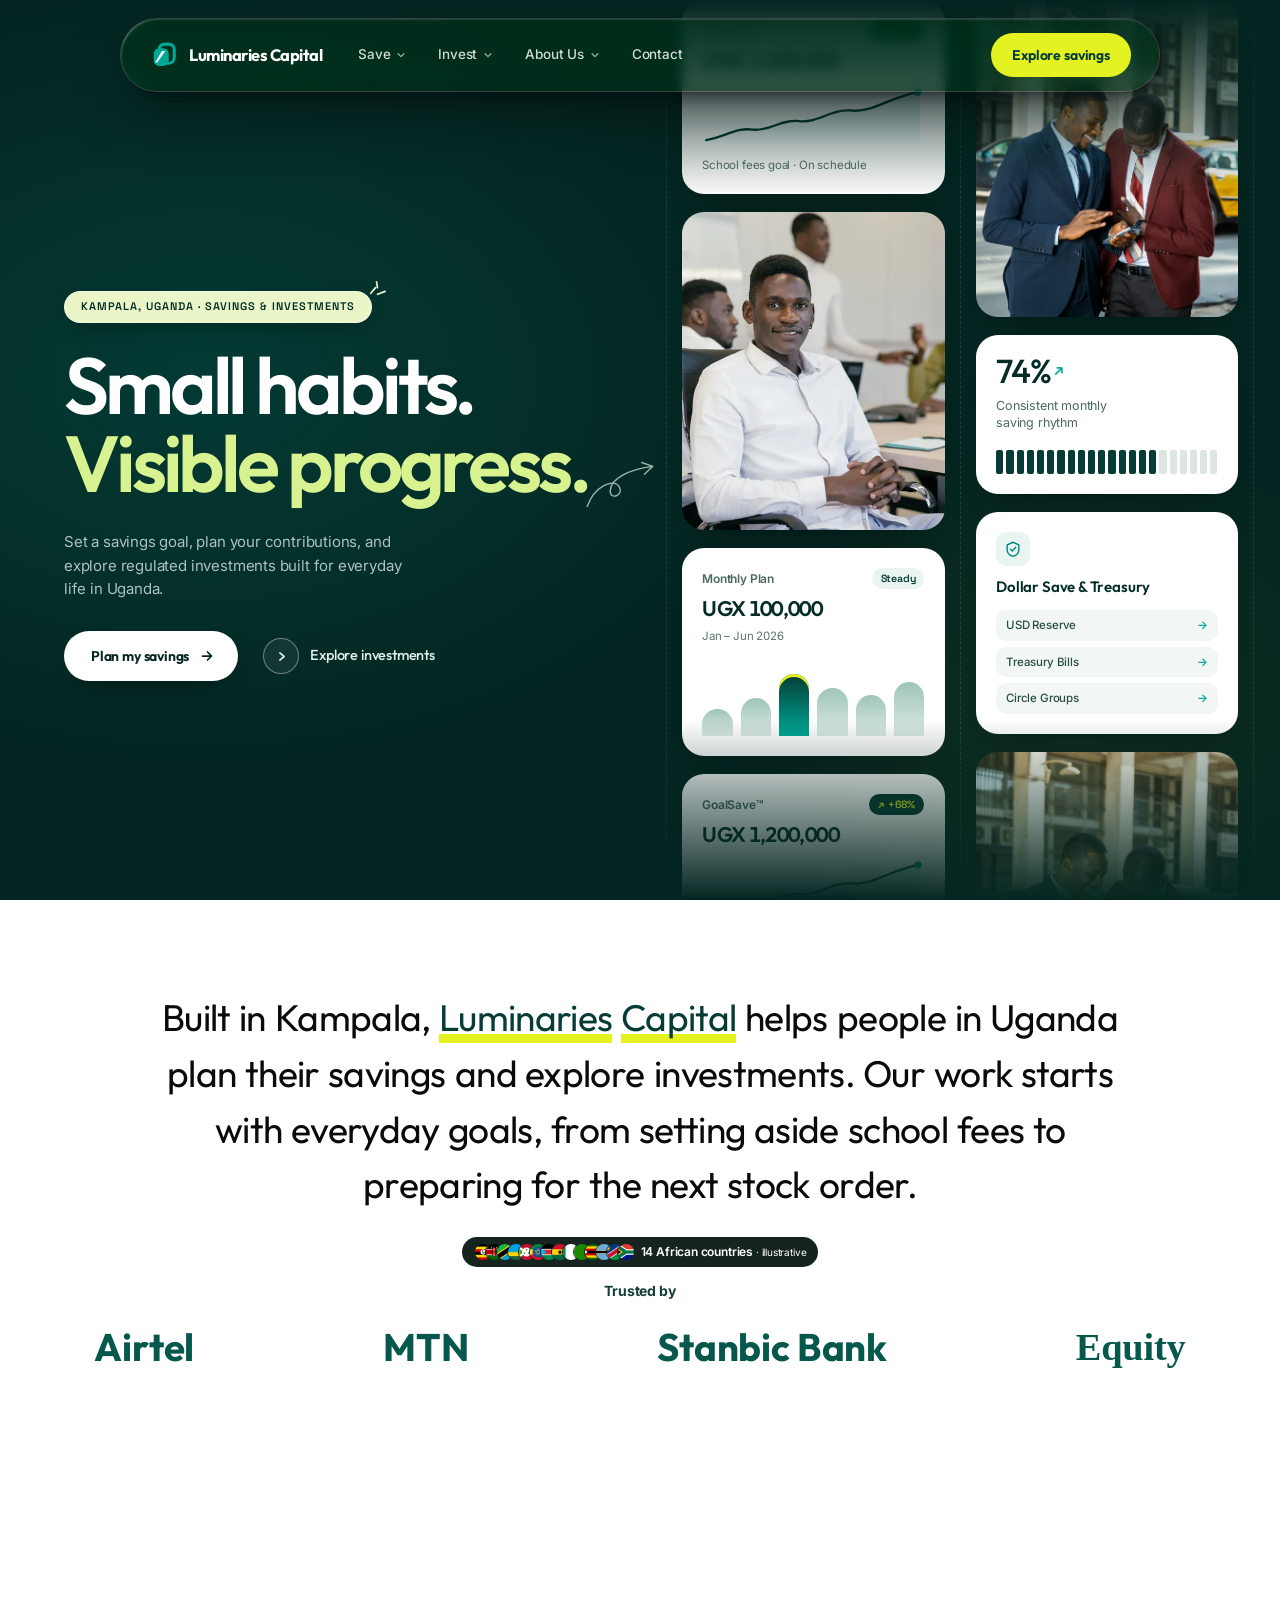
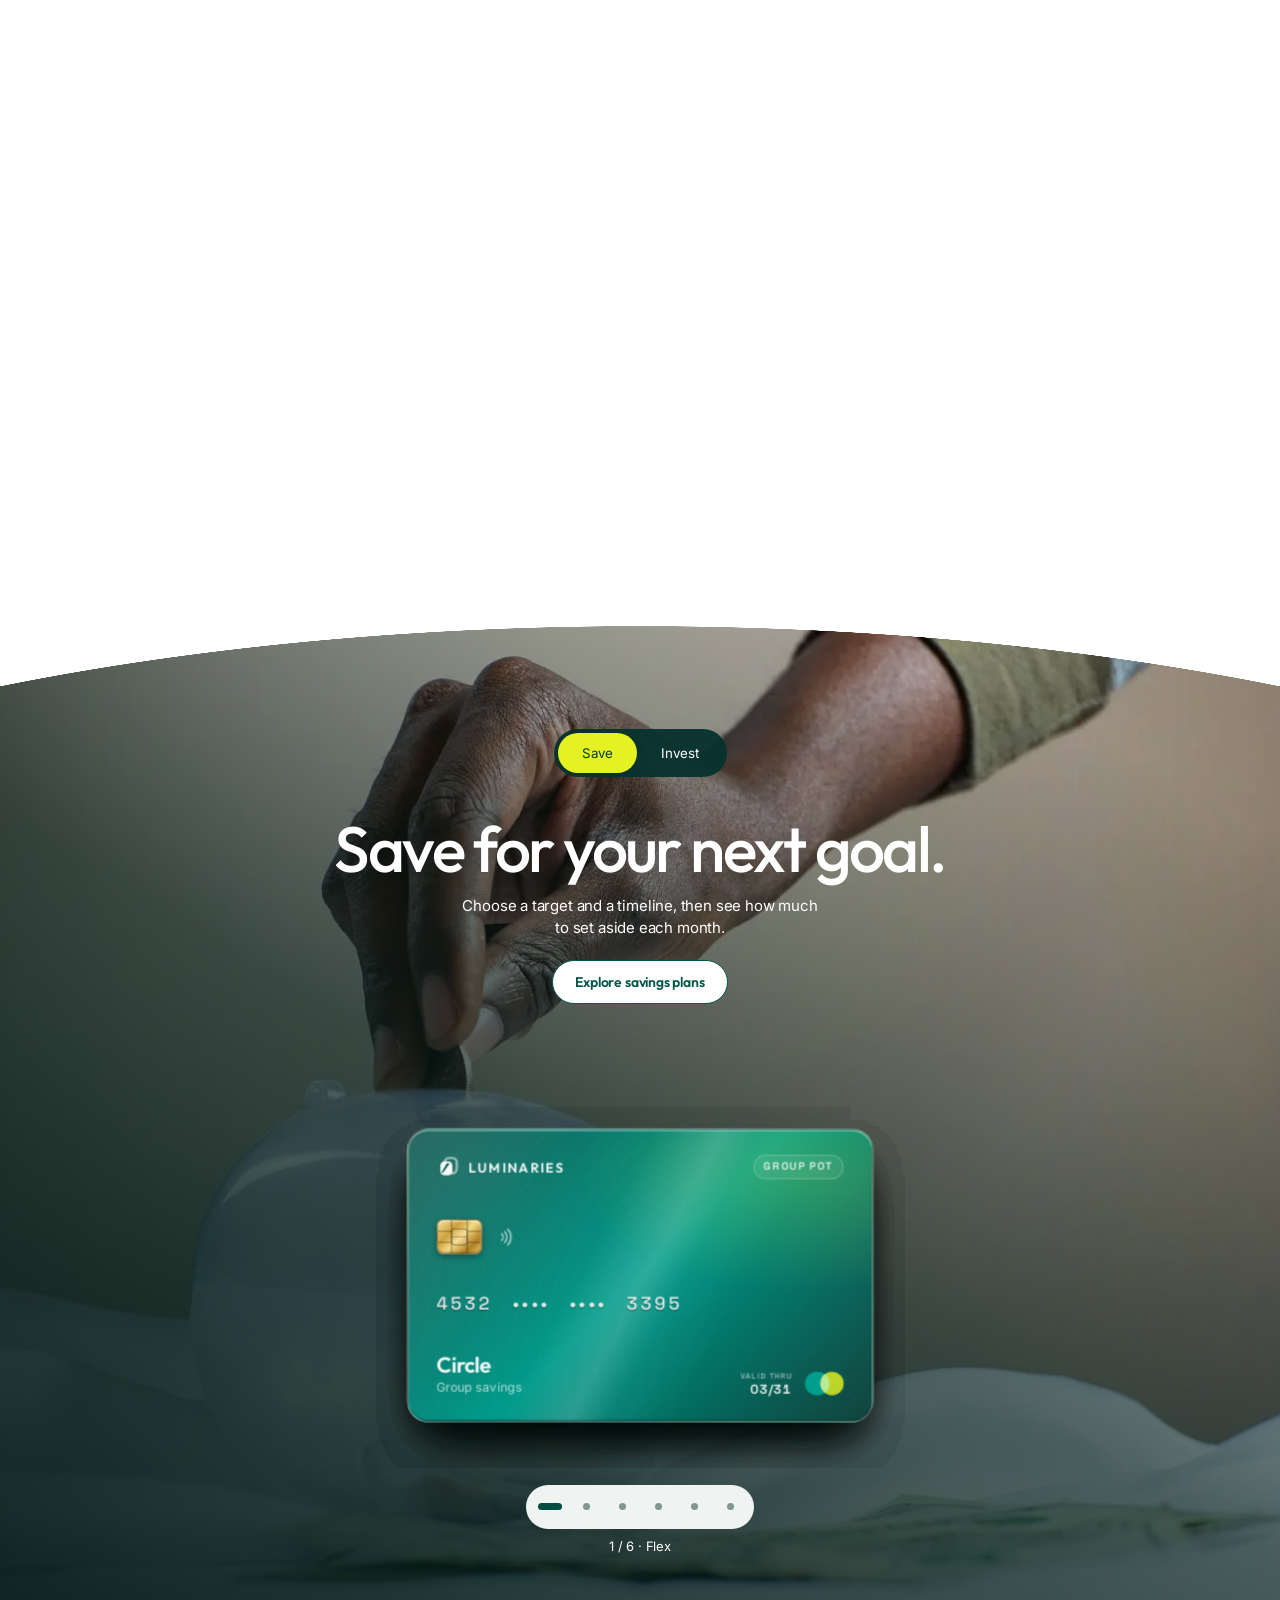
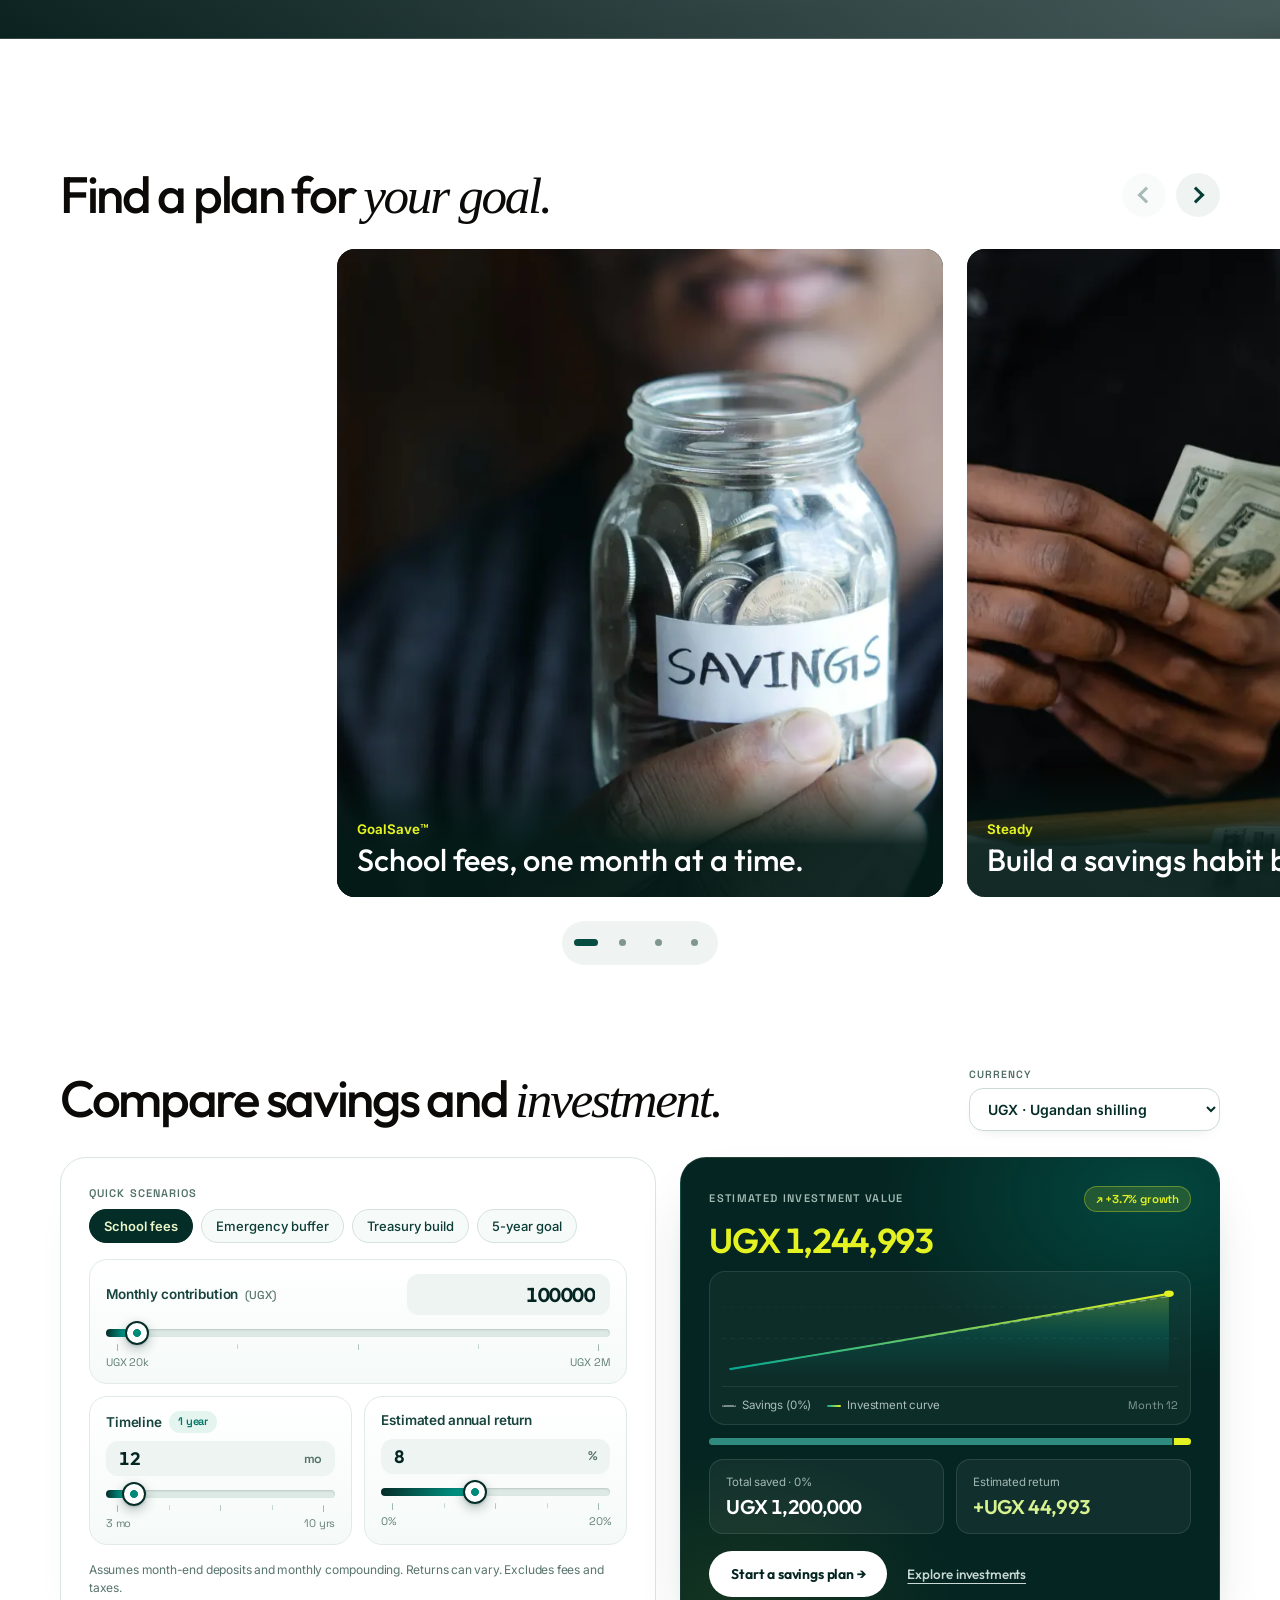
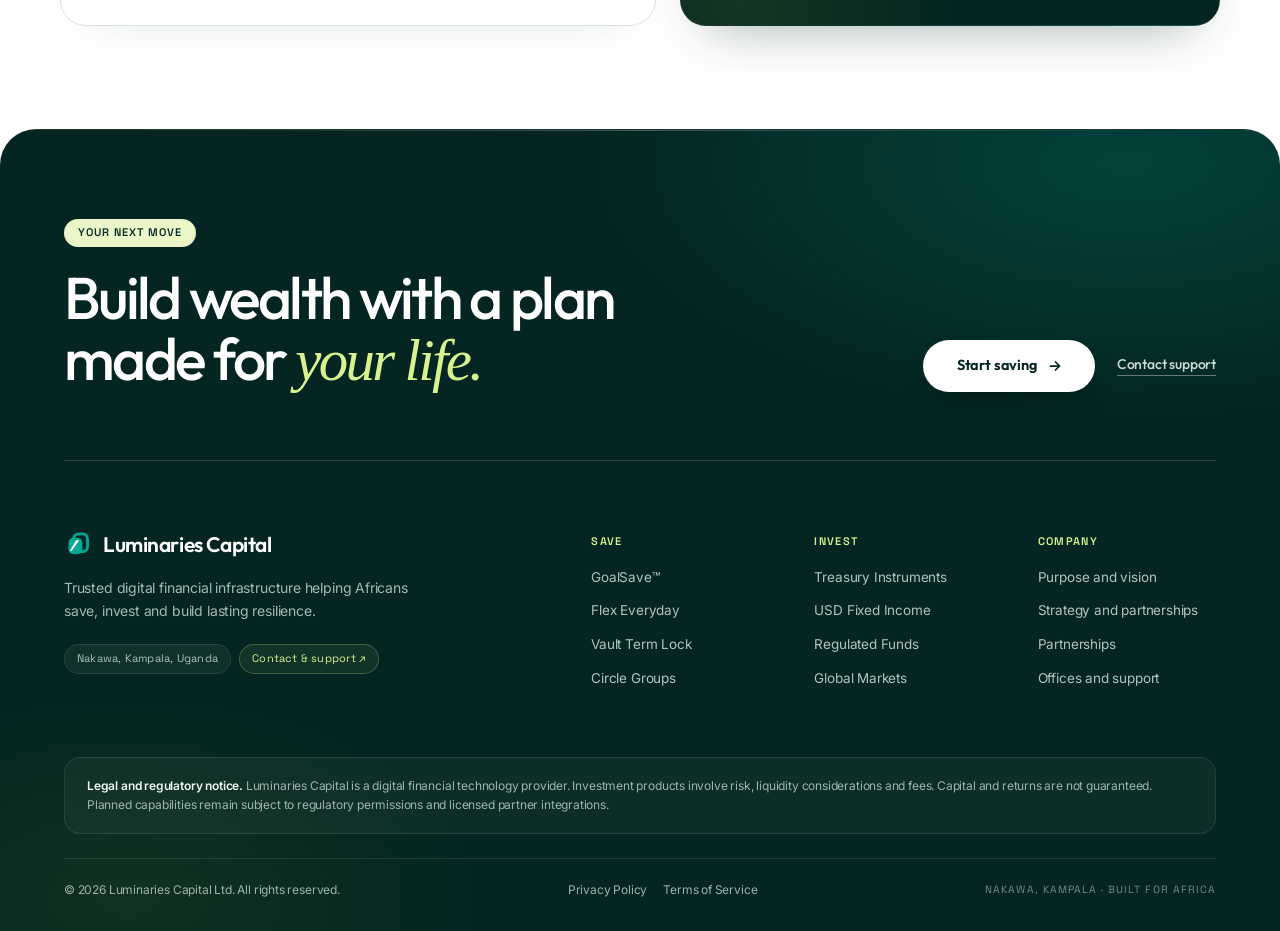
==== commit 2a8ebeb7: "Optimize performance, compress images (-96%), wire contact form, add legal/SEO/404 pages and harden " ====
--- a/index.html
+++ b/index.html
@@ -46,7 +46,7 @@
   <link rel="preload" as="image" href="images/pexels-libasse-el-arbi-ndoye-235374276-12179674.webp">
 
   <!-- Core Stylesheet -->
-  <link rel="stylesheet" href="styles.css?v=mobile_v4">
+  <link rel="stylesheet" href="styles.css?v=prod_v1">
 </head>
 
 <body>
@@ -1198,13 +1198,17 @@
 
       <div class="footer-bottom-row">
         <span>© 2026 Luminaries Capital Ltd. All rights reserved.</span>
+        <div class="footer-legal-links">
+          <a href="privacy.html">Privacy Policy</a>
+          <a href="terms.html">Terms of Service</a>
+        </div>
         <span>NAKAWA, KAMPALA · BUILT FOR AFRICA</span>
       </div>
     </div>
   </footer>
 
   <!-- Application Logic -->
-  <script src="app.js?v=mobile_v1"></script>
+  <script src="app.js?v=prod_v1"></script>
 </body>
 
 </html>
--- a/styles.css
+++ b/styles.css
@@ -1,9237 +1,5992 @@
-/* ==========================================================================
-   LUMINARIES CAPITAL — DESIGN SYSTEM & CORE STYLES
-   Inspired by ramp.design & Luminaries Capital Brand Guidelines
-   ========================================================================== */
-
-:root {
-  /* Brand Guidelines Colors */
-  --color-teal-primary: #00A896;
-  --color-teal-light: #02C39A;
-  --color-teal-deep: #004D47;
-  --color-teal-darkest: #002B28;
-  --color-teal-mist: rgba(0, 168, 150, 0.08);
-  --color-teal-glow: rgba(0, 168, 150, 0.35);
-
-  /* Design.md Accent & Palette */
-  --color-solar: #E4F222;       /* Acid / Solar yellow accent */
-  --color-solar-glow: rgba(228, 242, 34, 0.4);
-  --color-solar-soft: #F5FCC2;
-  --color-charcoal: #111315;    /* Anchor Charcoal */
-  --color-ink: #0C0A08;         /* Deep ink text */
-  --color-ink-muted: rgba(12, 10, 8, 0.66);
-  --color-ink-subtle: rgba(12, 10, 8, 0.35);
-  --color-wordmark: rgba(0, 0, 0, 0.22);
-  --color-white: #FFFFFF;
-  --color-paper: #F8F9FA;
-  --color-paper-warm: #F4F3ED;
-  --color-border-hairline: #EDEDED;
-  --color-border-subtle: rgba(17, 19, 15, 0.12);
-
-  /* Typography */
-  --font-display: 'Outfit', -apple-system, BlinkMacSystemFont, sans-serif;
-  --font-body: 'Inter', -apple-system, BlinkMacSystemFont, sans-serif;
-  --font-paragraph: 'Inter', -apple-system, BlinkMacSystemFont, sans-serif;
-  --font-mono: 'Space Grotesk', monospace;
-  --font-badge: 'Space Grotesk', var(--font-body);
-
-  /* Geometry & Spacing (Design.md specs) */
-  --radius-tile: 40px;
-  --radius-card: 24px;
-  --radius-pill: 999px;
-  --gap-grid: 16px;
-  --edge-padding: clamp(16px, 3.4vw, 46px);
-  --section-spacing: clamp(64px, 8vw, 120px);
-
-  /* 3D Perspective */
-  --perspective: 1200px;
-}
-
-*, *::before, *::after {
-  box-sizing: border-box;
-  margin: 0;
-  padding: 0;
-}
-
-html {
-  font-size: 16px;
-  scroll-behavior: smooth;
-  background-color: var(--color-white);
-  color: var(--color-ink);
-  -webkit-font-smoothing: antialiased;
-  -moz-osx-font-smoothing: grayscale;
-}
-
-body {
-  font-family: var(--font-body);
-  font-weight: 400;
-  font-size: 15px;
-  line-height: 1.45;
-  letter-spacing: -0.012em;
-  color: var(--color-ink);
-  background: radial-gradient(circle at 50% 0%, rgba(0, 168, 150, 0.04) 0%, rgba(255, 255, 255, 0) 65%), var(--color-white);
-  min-height: 100vh;
-  overflow-x: hidden;
-  position: relative;
-}
-
-/* Custom Selection */
-::selection {
-  background: var(--color-teal-primary);
-  color: var(--color-white);
-}
-
-/* Links & Buttons Reset */
-a {
-  color: inherit;
-  text-decoration: none;
-}
-
-button {
-  font-family: inherit;
-  border: none;
-  background: none;
-  cursor: pointer;
-}
-
-/* ==========================================================================
-   3D GLASS EFFECT (glass3d)
-   ========================================================================== */
-.glass3d { 
-  --filter-glass3d: blur(18px) brightness(0.85) saturate(2.5); 
-  --color-glass3d: hsl(146 21% 37% / 0); 
-  --noise-glass3d: none;
-
-  position: relative; 
-  z-index: 4; 
-  box-shadow:  
-    0 0 0.75px hsl(205 20% 10% / 0.2), 
-    0.7px 0.8px 1.2px -0.4px hsl(205 20% 10% / 0.1), 
-    1.3px 1.5px 2.2px -0.8px hsl(205 20% 10% / 0.1), 
-    2.3px 2.6px 3.9px -1.2px hsl(205 20% 10% / 0.1), 
-    3.9px 4.4px 6.6px -1.7px hsl(205 20% 10% / 0.1), 
-    6.5px 7.2px 10.9px -2.1px hsl(205 20% 10% / 0.1), 
-    8px 9px 14px -2.5px hsl(205 20% 10% / 0.2); 
-}
-
-.glass3d::before { 
-  content: ""; 
-  position: absolute; 
-  inset: 0; 
-  pointer-events: none; 
-  border-radius: inherit; 
-  overflow: hidden; 
-  z-index: 3; 
-  
-  -webkit-backdrop-filter: var(--filter-glass3d); 
-  backdrop-filter: var(--filter-glass3d); 
-  background-color: var(--color-glass3d); 
-  background-image: var(--noise-glass3d); 
-  background-size: 100px; 
-  background-repeat: repeat; 
-}
-
-.glass3d::after { 
-  content: ""; 
-  position: absolute; 
-  inset: 0; 
-  pointer-events: none; 
-  border-radius: inherit; 
-  overflow: hidden; 
-  z-index: 5; 
-  
-  box-shadow: 
-    inset 2px 2px 1px -3px hsl(205 20% 90% / 0.8), 
-    inset 4px 4px 2px -6px hsl(205 20% 90% / 0.3), 
-    inset 1.5px 1.5px 1.5px -0.75px hsl(205 20% 90% / 0.15), 
-    inset 1.5px 1.5px 0.25px hsl(205 20% 90% / 0.03), 
-    inset 0 0 0.25px 0.5px hsl(205 20% 90% / 0.03); 
-}
-
-.glass3d > * { 
-  position: relative; 
-  z-index: 6; 
-}
-
-/* ==========================================================================
-   NAVIGATION BAR: FLOATING PILL BAR (Centered in middle of screen)
-   ========================================================================== */
-.site-nav {
-  --filter-glass3d: blur(6px) brightness(1.17) saturate(1.5); 
-  --color-glass3d: hsl(143 96% 17% / 0.2); 
-  --noise-glass3d: none;
-
-  position: fixed;
-  top: 24px;
-  left: 50%;
-  right: auto;
-  transform: translateX(-50%);
-  z-index: 1000;
-  width: max-content;
-  max-width: min(1040px, calc(100vw - 32px));
-  padding: 14px 28px;
-  border-radius: var(--radius-pill);
-  border: 1px solid rgba(255, 255, 255, 0.18);
-  background: rgba(8, 20, 15, 0.52);
-  box-shadow:  
-    0 0 0.75px hsl(205 20% 10% / 0.2), 
-    0.7px 0.8px 1.2px -0.4px hsl(205 20% 10% / 0.1), 
-    1.3px 1.5px 2.2px -0.8px hsl(205 20% 10% / 0.1), 
-    2.3px 2.6px 3.9px -1.2px hsl(205 20% 10% / 0.1), 
-    3.9px 4.4px 6.6px -1.7px hsl(205 20% 10% / 0.1), 
-    6.5px 7.2px 10.9px -2.1px hsl(205 20% 10% / 0.1), 
-    8px 9px 14px -2.5px hsl(205 20% 10% / 0.2),
-    0 24px 60px -12px rgba(0, 0, 0, 0.55); 
-  transition:
-    top             0.52s cubic-bezier(0.16, 1, 0.3, 1),
-    left            0.52s cubic-bezier(0.16, 1, 0.3, 1),
-    right           0.52s cubic-bezier(0.16, 1, 0.3, 1),
-    transform       0.52s cubic-bezier(0.16, 1, 0.3, 1),
-    width           0.52s cubic-bezier(0.16, 1, 0.3, 1),
-    max-width       0.52s cubic-bezier(0.16, 1, 0.3, 1),
-    border-radius   0.52s cubic-bezier(0.16, 1, 0.3, 1),
-    padding         0.52s cubic-bezier(0.16, 1, 0.3, 1),
-    background      0.38s ease,
-    box-shadow      0.38s ease,
-    border-color    0.38s ease;
-}
-
-.site-nav::before { 
-  content: ""; 
-  position: absolute; 
-  inset: 0; 
-  pointer-events: none; 
-  border-radius: inherit; 
-  overflow: hidden; 
-  z-index: 3; 
-  
-  -webkit-backdrop-filter: var(--filter-glass3d); 
-  backdrop-filter: var(--filter-glass3d); 
-  background-color: var(--color-glass3d); 
-  background-image: var(--noise-glass3d); 
-  background-size: 100px; 
-  background-repeat: repeat; 
-}
-
-.site-nav::after { 
-  content: ""; 
-  position: absolute; 
-  inset: 0; 
-  pointer-events: none; 
-  border-radius: inherit; 
-  overflow: hidden; 
-  z-index: 5; 
-  
-  box-shadow: 
-    inset 2px 2px 1px -3px hsl(205 20% 90% / 0.8), 
-    inset 4px 4px 2px -6px hsl(205 20% 90% / 0.3), 
-    inset 1.5px 1.5px 1.5px -0.75px hsl(205 20% 90% / 0.15), 
-    inset 1.5px 1.5px 0.25px hsl(205 20% 90% / 0.03), 
-    inset 0 0 0.25px 0.5px hsl(205 20% 90% / 0.03); 
-}
-
-.site-nav > * { 
-  position: relative; 
-  z-index: 6; 
-}
-
-.site-nav > .revolut-megamenu {
-  position: absolute;
-  z-index: 100;
-}
-
-.site-nav.scrolled {
-  top: 16px;
-  background: rgba(6, 15, 12, 0.76);
-  border-color: rgba(255, 255, 255, 0.26);
-  box-shadow: 
-    0 0 0.75px hsl(205 20% 10% / 0.2), 
-    0.7px 0.8px 1.2px -0.4px hsl(205 20% 10% / 0.1), 
-    1.3px 1.5px 2.2px -0.8px hsl(205 20% 10% / 0.1), 
-    2.3px 2.6px 3.9px -1.2px hsl(205 20% 10% / 0.1), 
-    3.9px 4.4px 6.6px -1.7px hsl(205 20% 10% / 0.1), 
-    6.5px 7.2px 10.9px -2.1px hsl(205 20% 10% / 0.1), 
-    8px 9px 14px -2.5px hsl(205 20% 10% / 0.2),
-    0 28px 70px -12px rgba(0, 0, 0, 0.7);
-}
-
-.nav-container {
-  display: flex;
-  align-items: center;
-  justify-content: space-between;
-  gap: clamp(16px, 2.6vw, 38px);
-  width: 100%;
-}
-
-.nav-left {
-  display: flex;
-  align-items: center;
-  gap: 22px;
-}
-
-.brand-link {
-  display: flex;
-  align-items: center;
-  gap: 10px;
-  text-decoration: none;
-}
-
-.brand-symbol-wrap {
-  width: 30px;
-  height: 30px;
-  display: flex;
-  align-items: center;
-  justify-content: center;
-  transition: transform 0.3s cubic-bezier(0.2, 0.8, 0.2, 1);
-}
-
-.brand-link:hover .brand-symbol-wrap {
-  transform: rotate(-6deg) scale(1.06);
-}
-
-.brand-name {
-  font-family: var(--font-display);
-  font-weight: 700;
-  font-size: 16.5px;
-  letter-spacing: -0.03em;
-  color: #FFFFFF;
-  display: flex;
-  align-items: center;
-  gap: 8px;
-}
-
-/* Revolut-style Nav Pills */
-.nav-pills-list {
-  display: flex;
-  align-items: center;
-  gap: 4px;
-  list-style: none;
-}
-
-.nav-pill-item {
-  position: relative;
-}
-
-.nav-pill {
-  display: inline-flex;
-  align-items: center;
-  gap: 6px;
-  padding: 8px 14px;
-  border-radius: var(--radius-pill);
-  font-size: 13.5px;
-  font-weight: 500;
-  color: rgba(255, 255, 255, 0.82);
-  text-decoration: none;
-  background: transparent;
-  transition: all 0.2s cubic-bezier(0.16, 1, 0.3, 1);
-  cursor: pointer;
-}
-
-.nav-pill:hover,
-.nav-pill-item.is-open .nav-pill {
-  background: rgba(255, 255, 255, 0.1);
-  color: #FFFFFF;
-}
-
-.nav-pill.active {
-  background: rgba(0, 168, 150, 0.25);
-  color: #44E0CE;
-  font-weight: 600;
-}
-
-.pill-chevron {
-  width: 10px;
-  height: 10px;
-  stroke: rgba(255, 255, 255, 0.7);
-  opacity: 0.75;
-  transition: transform 0.22s ease;
-}
-
-.nav-pill-item.is-open .pill-chevron {
-  transform: rotate(180deg);
-}
-
-.nav-right {
-  display: flex;
-  align-items: center;
-  gap: 12px;
-}
-
-.nav-cta-btn {
-  font-family: var(--font-body);
-  font-size: 13.5px;
-  font-weight: 600;
-  letter-spacing: -0.01em;
-  color: var(--color-ink);
-  background: var(--color-solar);
-  padding: 10px 22px;
-  border-radius: var(--radius-pill);
-  box-shadow: none;
-  transition: all 0.25s cubic-bezier(0.2, 0.8, 0.2, 1);
-  display: inline-flex;
-  align-items: center;
-  gap: 6px;
-  text-decoration: none;
-  border: 1px solid rgba(0, 0, 0, 0.04);
-}
-
-.nav-cta-btn:hover {
-  transform: translateY(-1px) scale(1.02);
-  box-shadow: none;
-  background: #EDF832;
-}
-
-.nav-cta-btn .cta-arrow {
-  transition: transform 0.2s ease;
-  font-size: 14px;
-  display: inline-block;
-}
-
-.nav-cta-btn:hover .cta-arrow {
-  transform: translate(2px, -2px);
-}
-
-.mobile-menu-btn {
-  display: none;
-  width: 38px;
-  height: 38px;
-  border-radius: 50%;
-  border: 1px solid rgba(255, 255, 255, 0.2);
-  background: rgba(255, 255, 255, 0.08);
-  flex-direction: column;
-  align-items: center;
-  justify-content: center;
-  gap: 4px;
-  cursor: pointer;
-}
-
-.mobile-menu-btn span {
-  width: 16px;
-  height: 1.5px;
-  background: #FFFFFF;
-  transition: all 0.3s ease;
-}
-
-/* ==========================================================================
-   REVOLUT-STYLE GLASSMORPHISM MEGA-MENU DROPDOWN
-   ========================================================================== */
-/* ==========================================================================
-   LIQUID GLASS REVOLUT-STYLE DROPDOWN (Simplified Interactive Card Buttons)
-   ========================================================================== */
-.revolut-megamenu {
-  position: absolute;
-  top: calc(100% + 14px);
-  left: 50%;
-  transform: translateX(-50%) translateY(-10px);
-  width: min(1040px, calc(100vw - 32px));
-  background: linear-gradient(160deg, rgba(20, 26, 32, 0.70) 0%, rgba(10, 14, 18, 0.84) 100%);
-  backdrop-filter: blur(52px) saturate(240%) contrast(110%);
-  -webkit-backdrop-filter: blur(52px) saturate(240%) contrast(110%);
-  border: 1px solid rgba(255, 255, 255, 0.2);
-  border-radius: 28px;
-  box-shadow: 
-    0 40px 100px -20px rgba(0, 0, 0, 0.85),
-    inset 0 1px 2px 0 rgba(255, 255, 255, 0.35),
-    inset 0 -1px 1px 0 rgba(0, 0, 0, 0.3);
-  padding: 28px 32px 24px;
-  opacity: 0;
-  pointer-events: none;
-  visibility: hidden;
-  transition: opacity 0.24s cubic-bezier(0.16, 1, 0.3, 1), transform 0.24s cubic-bezier(0.16, 1, 0.3, 1), visibility 0.24s;
-  color: #FFFFFF;
-}
-
-.revolut-megamenu::before {
-  content: '';
-  position: absolute;
-  top: -20px;
-  left: 0;
-  right: 0;
-  height: 20px;
-  background: transparent;
-}
-
-.site-nav:has(.nav-pill-item.has-dropdown:hover) .revolut-megamenu,
-.site-nav:has(.revolut-megamenu:hover) .revolut-megamenu,
-.revolut-megamenu.is-open {
-  opacity: 1;
-  pointer-events: auto;
-  visibility: visible;
-  transform: translateX(-50%) translateY(0);
-}
-
-/* Rotate chevron on hover */
-.nav-pill-item.has-dropdown:hover .pill-chevron,
-.nav-pill-item.is-open .pill-chevron {
-  transform: rotate(180deg);
-}
-
-.nav-pill-item.has-dropdown:hover .nav-pill,
-.nav-pill-item.is-open .nav-pill {
-  background: rgba(255, 255, 255, 0.12);
-  color: #FFFFFF;
-}
-
-.compact-menu.revolut-megamenu {
-  width: min(340px, 90vw);
-  padding: 14px 22px;
-}
-.compact-menu .megamenu-item-link { display: block; padding: 10px; }
-.hero-invest-link { color: white; text-decoration: underline; text-underline-offset: 4px; }
-.home-choices, .home-story, .home-trust {
-  width: min(1160px, 92%);
-  margin: clamp(44px, 7vw, 96px) auto;
-}
-.home-choices, .home-story {
-  display: grid;
-  grid-template-columns: repeat(2, minmax(0, 1fr));
-  gap: clamp(18px, 3vw, 44px);
-}
-.savings-hero {
-  box-sizing: border-box;
-  position: relative;
-  min-height: 100vh;
-  min-height: 100dvh;
-  display: flex;
-  align-items: stretch;
-  overflow: hidden;
-  padding: 0 clamp(14px, 2vw, 32px) 0 max(5vw, calc((100vw - 1220px) / 2));
-  background:
-    radial-gradient(ellipse 68% 65% at 16% 42%, rgba(0, 168, 150, 0.16), transparent 68%),
-    radial-gradient(ellipse 46% 48% at 84% 78%, rgba(228, 242, 34, 0.05), transparent 62%),
-    #042521;
-  color: #ffffff;
-}
-.hero-split-shell {
-  width: 100%;
-  min-height: inherit;
-  display: grid;
-  grid-template-columns: minmax(0, 1fr) minmax(420px, min(46vw, 610px));
-  align-items: center;
-  gap: clamp(28px, 4.5vw, 72px);
-}
-.savings-intro {
-  position: relative;
-  z-index: 2;
-  max-width: min(650px, 100%);
-  padding: clamp(118px, 14vh, 152px) 0 clamp(44px, 6vh, 72px);
-}
-.hero-eyebrow {
-  position: relative;
-  display: inline-flex;
-  align-items: center;
-  padding: 7px 16px;
-  margin-bottom: 24px;
-  border-radius: 999px;
-  border: 1px solid rgba(255, 255, 255, 0.45);
-  background: #eaf6c8;
-  box-shadow: 0 6px 20px -8px rgba(0, 0, 0, 0.45);
-  font-family: var(--font-mono);
-  font-size: 11px;
-  font-weight: 600;
-  letter-spacing: 0.09em;
-  text-transform: uppercase;
-  color: #052d28;
-}
-.hero-eyebrow-spark {
-  position: absolute;
-  top: -13px;
-  right: -17px;
-  width: 21px;
-  height: 21px;
-  color: #eaf6c8;
-  pointer-events: none;
-}
-.hero-headline-wrap {
-  position: relative;
-  display: inline-block;
-  max-width: 100%;
-}
-.savings-intro h1 {
-  font: 600 clamp(52px, 6.2vw, 96px)/0.98 var(--font-display);
-  letter-spacing: -0.052em;
-  color: #ffffff;
-}
-.savings-intro em {
-  color: #d7f28f;
-  font-style: normal;
-}
-.hero-curved-arrow {
-  position: absolute;
-  right: -72px;
-  bottom: -8px;
-  width: clamp(68px, 6vw, 92px);
-  height: auto;
-  color: rgba(224, 244, 238, 0.68);
-  pointer-events: none;
-}
-.type-mask { display: block; overflow: hidden; padding-bottom: .12em; margin-bottom: -.12em; }
-.type-mask > * { display: block; transform-origin: left bottom; }
-.savings-intro p {
-  max-width: 40ch;
-  margin: 22px 0 30px;
-  font-size: clamp(15px, 1.12vw, 17px);
-  line-height: 1.58;
-  color: rgba(220, 236, 231, 0.78);
-  font-weight: 400;
-}
-.savings-actions {
-  display: flex;
-  gap: 18px;
-  align-items: center;
-  flex-wrap: wrap;
-}
-
-/* Right Column: 2-Column Counter-Scrolling Editorial Bento */
-.hero-bento-stage {
-  position: relative;
-  height: 100vh;
-  height: 100dvh;
-  max-height: 920px;
-  min-height: 620px;
-  overflow: hidden;
-  -webkit-mask-image: linear-gradient(
-    to bottom,
-    transparent 0%,
-    rgba(0, 0, 0, 0.45) 11%,
-    #000 22%,
-    #000 80%,
-    transparent 100%
-  );
-  mask-image: linear-gradient(
-    to bottom,
-    transparent 0%,
-    rgba(0, 0, 0, 0.45) 11%,
-    #000 22%,
-    #000 80%,
-    transparent 100%
-  );
-}
-.hero-bento-columns {
-  display: grid;
-  grid-template-columns: repeat(2, minmax(0, 1fr));
-  height: 100%;
-}
-.hero-bento-col {
-  height: 100%;
-  overflow: hidden;
-  padding: 0 clamp(10px, 1.2vw, 16px);
-  border-left: 1px dashed rgba(255, 255, 255, 0.11);
-}
-.hero-bento-col:last-child {
-  border-right: 1px dashed rgba(255, 255, 255, 0.11);
-}
-.hero-bento-track {
-  display: flex;
-  flex-direction: column;
-  will-change: transform;
-}
-.hero-bento-group {
-  display: flex;
-  flex-direction: column;
-  gap: 18px;
-  padding-bottom: 18px;
-}
-
-/* Bento Cards: Clean White UI Metrics + Warm Editorial Portraits */
-.hb-card {
-  width: 100%;
-  margin: 0;
-  border-radius: 22px;
-  overflow: hidden;
-  box-shadow: 0 18px 36px -20px rgba(0, 14, 12, 0.7);
-}
-.hb-metric {
-  background: #ffffff;
-  color: #053d36;
-  padding: clamp(16px, 1.5vw, 22px);
-  display: flex;
-  flex-direction: column;
-  gap: 8px;
-  border: 1px solid rgba(255, 255, 255, 0.8);
-}
-.hb-card-head {
-  display: flex;
-  align-items: center;
-  justify-content: space-between;
-  gap: 8px;
-}
-.hb-kicker {
-  font-family: var(--font-body);
-  font-size: 12px;
-  font-weight: 600;
-  color: #4b6861;
-}
-.hb-pill-dark {
-  display: inline-flex;
-  align-items: center;
-  padding: 3px 9px;
-  border-radius: 999px;
-  background: #053d36;
-  color: var(--color-solar);
-  font-family: var(--font-mono);
-  font-size: 10.5px;
-  font-weight: 600;
-  letter-spacing: 0.02em;
-}
-.hb-pill-soft {
-  display: inline-flex;
-  align-items: center;
-  padding: 3px 9px;
-  border-radius: 999px;
-  background: #eaf4f1;
-  color: #053d36;
-  font-family: var(--font-mono);
-  font-size: 10.5px;
-  font-weight: 600;
-}
-.hb-big-num {
-  font-family: var(--font-display);
-  font-size: clamp(19px, 1.65vw, 24px);
-  font-weight: 600;
-  letter-spacing: -0.03em;
-  line-height: 1.1;
-  color: #052d28;
-  font-variant-numeric: tabular-nums;
-}
-.hb-sparkline {
-  width: 100%;
-  height: auto;
-  margin-top: 2px;
-  display: block;
-}
-.hb-caption,
-.hb-sub-caption {
-  font-size: 11.5px;
-  color: #5b756e;
-  line-height: 1.3;
-}
-
-/* Vertical Pill Bar Chart */
-.hb-bars {
-  display: grid;
-  grid-template-columns: repeat(6, 1fr);
-  align-items: end;
-  gap: 8px;
-  height: 76px;
-  margin-top: 8px;
-  padding-top: 6px;
-}
-.hb-bars span {
-  display: block;
-  width: 100%;
-  height: var(--h, 50%);
-  border-radius: 999px 999px 6px 6px;
-  background: linear-gradient(180deg, #9ec5ba 0%, #dceae5 100%);
-}
-.hb-bars span.is-peak {
-  background: linear-gradient(180deg, #053d36 0%, #00a896 100%);
-  box-shadow: inset 0 3px 0 var(--color-solar);
-}
-
-/* Consistency Tick Meter Card */
-.hb-percent-row {
-  display: flex;
-  align-items: flex-start;
-  gap: 4px;
-}
-.hb-percent {
-  font-family: var(--font-display);
-  font-size: clamp(30px, 2.6vw, 40px);
-  font-weight: 500;
-  letter-spacing: -0.04em;
-  line-height: 1;
-  color: #052d28;
-}
-.hb-up-arrow {
-  font-family: var(--font-mono);
-  font-size: 16px;
-  font-weight: 600;
-  color: #00a896;
-  margin-top: 3px;
-}
-.hb-metric-desc {
-  margin: 0;
-  font-size: 12.5px;
-  line-height: 1.4;
-  color: #4b6861;
-  max-width: 19ch;
-}
-.hb-ticks {
-  display: grid;
-  grid-template-columns: repeat(22, 1fr);
-  gap: 3px;
-  margin-top: 10px;
-}
-.hb-ticks i {
-  display: block;
-  height: 24px;
-  border-radius: 2px;
-  background: #dce6e2;
-}
-.hb-ticks i.is-on {
-  background: #053d36;
-}
-
-/* Dollar Save & Treasury Mini List Card */
-.hb-icon-badge {
-  width: 34px;
-  height: 34px;
-  border-radius: 10px;
-  background: #eaf5f2;
-  color: #008a7a;
-  display: grid;
-  place-items: center;
-}
-.hb-icon-badge svg {
-  width: 18px;
-  height: 18px;
-}
-.hb-small-title {
-  font-family: var(--font-display);
-  font-size: 15px;
-  font-weight: 600;
-  color: #052d28;
-  margin-top: 2px;
-}
-.hb-mini-rows {
-  display: flex;
-  flex-direction: column;
-  gap: 6px;
-  margin-top: 4px;
-}
-.hb-mini-rows span {
-  display: flex;
-  align-items: center;
-  justify-content: space-between;
-  padding: 7px 10px;
-  border-radius: 10px;
-  background: #f2f7f5;
-  color: #294c45;
-  font-size: 11.5px;
-  font-weight: 500;
-}
-.hb-mini-rows span::after {
-  content: '→';
-  color: #00a896;
-  font-weight: 600;
-}
-
-/* Editorial Portrait Photo Cards */
-.hb-photo {
-  aspect-ratio: 4 / 4.85;
-  background: #0b3c35;
-}
-.hb-photo img {
-  width: 100%;
-  height: 100%;
-  display: block;
-  object-fit: cover;
-}
-.hb-photo-warm img {
-  object-position: 36% 18%;
-}
-.hb-photo-city img {
-  object-position: 52% 20%;
-}
-
-/* Seamless Vertical Counter-Scroll Animations */
-@media (min-width: 961px) and (prefers-reduced-motion: no-preference) {
-  .hero-bento-col-up .hero-bento-track {
-    animation: hb-scroll-up 34s linear infinite;
-  }
-  .hero-bento-col-down .hero-bento-track {
-    animation: hb-scroll-down 38s linear infinite;
-  }
-  .hero-bento-stage:hover .hero-bento-track {
-    animation-play-state: paused;
-  }
-  @keyframes hb-scroll-up {
-    from { transform: translate3d(0, 0, 0); }
-    to { transform: translate3d(0, -50%, 0); }
-  }
-  @keyframes hb-scroll-down {
-    from { transform: translate3d(0, -50%, 0); }
-    to { transform: translate3d(0, 0, 0); }
-  }
-}
-
-@media (max-width: 1180px) {
-  .hero-curved-arrow {
-    display: none;
-  }
-}
-
-@media (max-width: 960px) {
-  .savings-hero {
-    min-height: auto;
-    padding: 0 5vw 42px;
-  }
-  .hero-split-shell {
-    grid-template-columns: 1fr;
-    gap: 28px;
-  }
-  .savings-intro {
-    max-width: 600px;
-    padding: 108px 0 0;
-  }
-  .hero-bento-stage {
-    height: auto;
-    min-height: 0;
-    max-height: none;
-    overflow: hidden;
-    margin-inline: -5vw;
-    padding: 4px 0 8px;
-    -webkit-mask-image: linear-gradient(to right, transparent 0%, #000 7%, #000 93%, transparent 100%);
-    mask-image: linear-gradient(to right, transparent 0%, #000 7%, #000 93%, transparent 100%);
-  }
-  .hero-bento-columns {
-    display: flex;
-    flex-direction: column;
-    gap: 12px;
-    width: 100%;
-    height: auto;
-  }
-  .hero-bento-col {
-    border: 0;
-    padding: 0;
-    width: 100%;
-    overflow: hidden;
-    height: auto;
-  }
-  .hero-bento-col:last-child {
-    border-right: 0;
-  }
-  .hero-bento-track {
-    flex-direction: row;
-    width: max-content;
-    gap: 0;
-  }
-  .hero-bento-group {
-    flex-direction: row;
-    gap: 12px;
-    padding-right: 12px;
-    padding-bottom: 0;
-  }
-  .hb-card {
-    width: 212px;
-    flex-shrink: 0;
-    border-radius: 18px;
-  }
-  .hb-metric {
-    padding: 14px 16px;
-  }
-  .hb-bars {
-    height: 54px;
-  }
-  .hb-photo {
-    aspect-ratio: auto;
-    height: 192px;
-  }
-  @media (prefers-reduced-motion: no-preference) {
-    .hero-bento-col-up .hero-bento-track {
-      animation: hb-scroll-left 28s linear infinite;
-    }
-    .hero-bento-col-down .hero-bento-track {
-      animation: hb-scroll-right 32s linear infinite;
-    }
-    .hero-bento-stage:hover .hero-bento-track,
-    .hero-bento-stage:active .hero-bento-track {
-      animation-play-state: paused;
-    }
-    @keyframes hb-scroll-left {
-      from { transform: translate3d(0, 0, 0); }
-      to { transform: translate3d(-50%, 0, 0); }
-    }
-    @keyframes hb-scroll-right {
-      from { transform: translate3d(-50%, 0, 0); }
-      to { transform: translate3d(0, 0, 0); }
-    }
-  }
-  @media (prefers-reduced-motion: reduce) {
-    .hero-bento-stage { overflow-x: auto; padding-inline: 5vw; }
-    .hero-bento-group[aria-hidden="true"] { display: none; }
-  }
-}
-.savings-photo {
-  width: min(100%, 390px);
-  justify-self: end;
-  align-self: start;
-}
-.plan-preview {
-  background: rgba(5, 39, 34, .92);
-  color: white;
-  border: 1px solid rgba(255,255,255,.42);
-  border-radius: 24px;
-  box-shadow: inset 0 1px 0 #ffffff30, 0 12px 36px #031e1a30;
-  padding: clamp(18px, 2vw, 28px);
-  width: 100%;
-}
-@supports ((backdrop-filter: blur(1px)) or (-webkit-backdrop-filter: blur(1px))) {
-  .plan-preview {
-    background: linear-gradient(135deg, rgba(14,58,50,.82), rgba(5,34,29,.70));
-    -webkit-backdrop-filter: blur(14px);
-    backdrop-filter: blur(14px);
-  }
-}
-.savings-hero .savings-photo { width: min(100%, 490px); min-width: 0; }
-/* ==========================================================================
-   TOP-TIER INTERACTIVE SAVINGS & INVESTMENT PLANNER
-   ========================================================================== */
-.homepage-planner {
-  width: min(1160px, 92%);
-  margin: clamp(64px, 8vw, 118px) auto;
-  scroll-margin-top: 108px;
-  color: var(--color-ink);
-}
-.projection-heading {
-  display: flex;
-  align-items: center;
-  justify-content: space-between;
-  flex-wrap: wrap;
-  gap: 16px 32px;
-  margin-bottom: 26px;
-}
-.projection-heading h2 {
-  margin: 0;
-  font: 500 clamp(32px, 4vw, 58px)/1.06 var(--font-display);
-  letter-spacing: -.045em;
-  color: var(--color-ink);
-}
-.projection-heading h2 em {
-  font-family: Georgia, serif;
-  font-weight: 400;
-}
-.planner-currency-wrap {
-  display: grid;
-  gap: 5px;
-  font-family: var(--font-mono);
-  font-size: 10.5px;
-  font-weight: 600;
-  letter-spacing: 0.1em;
-  text-transform: uppercase;
-  color: #506d66;
-}
-.planner-currency-wrap select {
-  min-width: 224px;
-  max-width: 100%;
-  padding: 11px 14px;
-  font-family: var(--font-body);
-  font-size: 14px;
-  font-weight: 600;
-  color: #052d28;
-  background: #ffffff;
-  border: 1px solid #cddbd6;
-  border-radius: 14px;
-  cursor: pointer;
-  box-shadow: 0 6px 16px -12px rgba(4, 37, 33, 0.25);
-  transition: border-color 0.2s ease, box-shadow 0.2s ease;
-}
-.planner-currency-wrap select:hover {
-  border-color: #008a7a;
-}
-.planner-currency-wrap select:focus-visible {
-  outline: 2px solid #008a7a;
-  outline-offset: 2px;
-}
-
-/* Main 2-Column Separated Planner Bento */
-.planner-shell {
-  display: grid;
-  grid-template-columns: minmax(0, 1.05fr) minmax(0, 0.95fr);
-  gap: clamp(16px, 2vw, 24px);
-  align-items: stretch;
-}
-
-/* Left Container: Quick Scenarios & Controls */
-.planner-controls-col {
-  padding: clamp(20px, 2.2vw, 28px);
-  display: flex;
-  flex-direction: column;
-  gap: 16px;
-  background: #ffffff;
-  border-radius: 26px;
-  border: 1px solid #d9e5e0;
-  box-shadow: 0 20px 48px -32px rgba(4, 37, 33, 0.14);
-}
-.planner-presets-wrap {
-  display: flex;
-  flex-direction: column;
-  gap: 8px;
-}
-.planner-group-label {
-  font-family: var(--font-mono);
-  font-size: 11px;
-  font-weight: 600;
-  letter-spacing: 0.1em;
-  text-transform: uppercase;
-  color: #537169;
-}
-.planner-presets {
-  display: flex;
-  flex-wrap: wrap;
-  gap: 8px;
-}
-.planner-preset {
-  padding: 8px 14px;
-  border-radius: 999px;
-  border: 1px solid #d5e2dd;
-  background: #f6faf8;
-  color: #0b3c35;
-  font-family: var(--font-body);
-  font-size: 13px;
-  font-weight: 500;
-  cursor: pointer;
-  transition: background-color 0.2s ease, border-color 0.2s ease, color 0.2s ease, transform 0.2s ease;
-}
-.planner-preset:hover {
-  border-color: #008a7a;
-  background: #ebf6f2;
-}
-.planner-preset.is-active {
-  background: #052d28;
-  border-color: #052d28;
-  color: #eaf6c8;
-  font-weight: 600;
-}
-.planner-preset:focus-visible {
-  outline: 2px solid #008a7a;
-  outline-offset: 2px;
-}
-
-.projection-fields {
-  display: grid;
-  grid-template-columns: repeat(2, minmax(0, 1fr));
-  gap: 12px;
-}
-.planner-field-card:first-child {
-  grid-column: 1 / -1;
-}
-.planner-field-card {
-  padding: 14px 16px 12px;
-  border-radius: 18px;
-  border: 1px solid #e0ebe6;
-  background: linear-gradient(180deg, #ffffff 0%, #f5faf8 100%);
-  box-shadow: inset 0 1px 0 rgba(255, 255, 255, 0.9);
-  transition:
-    border-color 0.22s ease,
-    background 0.22s ease,
-    box-shadow 0.24s cubic-bezier(0.22, 1, 0.36, 1),
-    transform 0.24s cubic-bezier(0.22, 1, 0.36, 1);
-}
-.planner-field-card:hover {
-  border-color: #bdd6cd;
-  box-shadow:
-    inset 0 1px 0 rgba(255, 255, 255, 0.95),
-    0 10px 24px -18px rgba(4, 37, 33, 0.2);
-}
-.planner-field-card:focus-within {
-  transform: translateY(-1px);
-  background: #ffffff;
-  border-color: #008a7a;
-  box-shadow:
-    0 0 0 3px rgba(0, 168, 150, 0.12),
-    0 14px 28px -18px rgba(0, 138, 122, 0.28);
-}
-.planner-field-top {
-  display: flex;
-  align-items: center;
-  justify-content: space-between;
-  gap: 8px;
-  margin-bottom: 12px;
-}
-.planner-field-card:not(:first-child) .planner-field-top {
-  flex-direction: column;
-  align-items: flex-start;
-  gap: 8px;
-}
-.planner-field-card:not(:first-child) .planner-input-wrap {
-  width: 100%;
-  min-width: 0;
-  padding: 5px 12px;
-}
-.planner-field-card:not(:first-child) .planner-input-wrap input {
-  text-align: left;
-  font-size: 18px;
-}
-.planner-field-top label {
-  display: inline-flex;
-  align-items: center;
-  flex-wrap: wrap;
-  gap: 7px;
-  font-size: 13.5px;
-  font-weight: 600;
-  color: #16443d;
-  letter-spacing: -0.01em;
-}
-#projection-unit {
-  font-family: var(--font-mono);
-  font-size: 11.5px;
-  font-weight: 500;
-  color: #5b7870;
-}
-.planner-meta-tag {
-  padding: 3px 9px;
-  border-radius: 999px;
-  background: #e4f4ee;
-  color: #007668;
-  font-family: var(--font-mono);
-  font-size: 11px;
-  font-weight: 600;
-}
-.planner-input-wrap {
-  display: inline-flex;
-  align-items: center;
-  gap: 5px;
-  padding: 7px 14px;
-  border-radius: 12px;
-  background: #edf4f1;
-  border: 1px solid transparent;
-  min-width: 144px;
-  transition: background-color 0.2s ease, border-color 0.2s ease, box-shadow 0.2s ease;
-}
-.planner-input-wrap:hover {
-  background: #e6f0ec;
-  border-color: #c5dad2;
-}
-.planner-input-wrap:focus-within {
-  background: #ffffff;
-  border-color: #008a7a;
-  box-shadow: 0 4px 12px -6px rgba(0, 138, 122, 0.25);
-}
-.planner-input-compact {
-  min-width: 96px;
-}
-.planner-input-wrap input {
-  width: 100%;
-  min-width: 0;
-  border: 0;
-  background: transparent;
-  text-align: right;
-  font-family: var(--font-display);
-  font-size: 20px;
-  font-weight: 650;
-  letter-spacing: -0.025em;
-  font-variant-numeric: tabular-nums;
-  color: #042521;
-  outline: none;
-  -moz-appearance: textfield;
-}
-.planner-input-wrap input::-webkit-outer-spin-button,
-.planner-input-wrap input::-webkit-inner-spin-button {
-  -webkit-appearance: none;
-  margin: 0;
-}
-.planner-suffix {
-  font-family: var(--font-mono);
-  font-size: 12.5px;
-  font-weight: 600;
-  color: #527068;
-  flex-shrink: 0;
-}
-
-/* Precision Sculpted Financial Sliders */
-.planner-slider-box {
-  position: relative;
-  padding-top: 2px;
-}
-.planner-slider {
-  -webkit-appearance: none;
-  appearance: none;
-  width: 100%;
-  height: 8px;
-  border-radius: 999px;
-  background-color: #dde9e4;
-  background-image: linear-gradient(90deg, #052d28 0%, #00a896 100%);
-  background-size: var(--slider-pct, 0%) 100%;
-  background-repeat: no-repeat;
-  box-shadow: inset 0 1px 2px rgba(4, 37, 33, 0.16);
-  outline: none;
-  cursor: pointer;
-  display: block;
-  transition: box-shadow 0.2s ease;
-}
-.planner-slider::-webkit-slider-thumb {
-  -webkit-appearance: none;
-  appearance: none;
-  width: 24px;
-  height: 24px;
-  border-radius: 50%;
-  background: radial-gradient(circle, #008a7a 0%, #008a7a 26%, #ffffff 30%);
-  border: 2.5px solid #052d28;
-  box-shadow:
-    0 4px 12px rgba(4, 37, 33, 0.28),
-    0 1px 3px rgba(4, 37, 33, 0.16);
-  cursor: grab;
-  transition:
-    transform 0.2s cubic-bezier(0.22, 1, 0.36, 1),
-    border-color 0.2s ease,
-    box-shadow 0.2s ease,
-    background 0.2s ease;
-}
-.planner-slider::-webkit-slider-thumb:hover {
-  transform: scale(1.12);
-  border-color: #008a7a;
-  box-shadow:
-    0 0 0 5px rgba(0, 168, 150, 0.14),
-    0 5px 14px rgba(4, 37, 33, 0.28);
-}
-.planner-slider:active::-webkit-slider-thumb {
-  cursor: grabbing;
-  transform: scale(1.16);
-  border-color: #052d28;
-  background: radial-gradient(circle, var(--color-solar) 0%, var(--color-solar) 30%, #052d28 34%);
-  box-shadow:
-    0 0 0 6px rgba(0, 168, 150, 0.2),
-    0 6px 16px rgba(4, 37, 33, 0.35);
-}
-.planner-slider::-moz-range-thumb {
-  width: 24px;
-  height: 24px;
-  border-radius: 50%;
-  background: radial-gradient(circle, #008a7a 0%, #008a7a 26%, #ffffff 30%);
-  border: 2.5px solid #052d28;
-  box-shadow:
-    0 4px 12px rgba(4, 37, 33, 0.28),
-    0 1px 3px rgba(4, 37, 33, 0.16);
-  cursor: grab;
-  transition:
-    transform 0.2s cubic-bezier(0.22, 1, 0.36, 1),
-    border-color 0.2s ease,
-    box-shadow 0.2s ease;
-}
-.planner-slider:active::-moz-range-thumb {
-  cursor: grabbing;
-  transform: scale(1.16);
-  background: radial-gradient(circle, var(--color-solar) 0%, var(--color-solar) 30%, #052d28 34%);
-  box-shadow:
-    0 0 0 6px rgba(0, 168, 150, 0.2),
-    0 6px 16px rgba(4, 37, 33, 0.35);
-}
-.planner-slider:focus-visible::-webkit-slider-thumb {
-  box-shadow:
-    0 0 0 5px rgba(0, 168, 150, 0.28),
-    0 4px 12px rgba(4, 37, 33, 0.28);
-}
-.planner-ruler {
-  display: flex;
-  justify-content: space-between;
-  align-items: flex-start;
-  padding: 7px 11px 0;
-  pointer-events: none;
-}
-.planner-ruler i {
-  display: block;
-  width: 1px;
-  height: 5px;
-  border-radius: 999px;
-  background: #c5d7d0;
-}
-.planner-ruler i:first-child,
-.planner-ruler i:last-child {
-  height: 7px;
-  background: #9eb9b0;
-}
-.planner-ruler i:nth-child(3) {
-  height: 6px;
-  background: #b1c8c0;
-}
-.planner-range-bounds {
-  display: flex;
-  justify-content: space-between;
-  margin-top: 4px;
-  font-family: var(--font-mono);
-  font-size: 11px;
-  color: #637f78;
-}
-#projection-note {
-  margin: auto 0 0;
-  font-size: 12px;
-  line-height: 1.5;
-  color: #58746d;
-}
-
-/* Right Container: Live Dark Emerald Projection Stage */
-.planner-stage-col {
-  padding: clamp(20px, 2.3vw, 28px);
-  display: flex;
-  flex-direction: column;
-  justify-content: space-between;
-  gap: 13px;
-  color: #ffffff;
-  border-radius: 26px;
-  border: 1px solid rgba(255, 255, 255, 0.08);
-  box-shadow: 0 24px 52px -28px rgba(4, 37, 33, 0.42);
-  background:
-    radial-gradient(ellipse 85% 65% at 88% 8%, rgba(0, 168, 150, 0.26), transparent 60%),
-    radial-gradient(ellipse 65% 55% at 12% 96%, rgba(228, 242, 34, 0.08), transparent 60%),
-    #042521;
-}
-.planner-stage-top {
-  display: flex;
-  align-items: center;
-  justify-content: space-between;
-  flex-wrap: wrap;
-  gap: 10px;
-}
-.planner-stage-label {
-  font-family: var(--font-mono);
-  font-size: 11px;
-  font-weight: 600;
-  letter-spacing: 0.12em;
-  text-transform: uppercase;
-  color: rgba(224, 242, 236, 0.72);
-}
-.planner-delta-pill {
-  display: inline-flex;
-  align-items: center;
-  padding: 4px 11px;
-  border-radius: 999px;
-  background: rgba(228, 242, 34, 0.14);
-  border: 1px solid rgba(228, 242, 34, 0.34);
-  color: var(--color-solar);
-  font-family: var(--font-mono);
-  font-size: 11.5px;
-  font-weight: 600;
-  font-variant-numeric: tabular-nums;
-}
-.planner-delta-pill.is-negative {
-  background: rgba(255, 138, 128, 0.16);
-  border-color: rgba(255, 138, 128, 0.4);
-  color: #ffb4ac;
-}
-.planner-hero-figure {
-  display: block;
-  margin-top: -4px;
-  font: 600 clamp(26px, 2.7vw, 38px)/1.06 var(--font-display);
-  letter-spacing: -0.04em;
-  color: var(--color-solar);
-  font-variant-numeric: tabular-nums;
-  overflow-wrap: anywhere;
-}
-
-/* Live Interactive SVG Growth Curve */
-.planner-chart-box {
-  padding: 12px 12px 10px;
-  border-radius: 16px;
-  background: rgba(255, 255, 255, 0.04);
-  border: 1px solid rgba(255, 255, 255, 0.1);
-}
-.planner-chart-svg {
-  width: 100%;
-  height: 92px;
-  display: block;
-  overflow: visible;
-}
-.planner-chart-legend {
-  display: flex;
-  align-items: center;
-  flex-wrap: wrap;
-  gap: 10px 16px;
-  margin-top: 10px;
-  padding-top: 10px;
-  border-top: 1px solid rgba(255, 255, 255, 0.08);
-  font-size: 11.5px;
-  color: rgba(226, 242, 237, 0.74);
-}
-.planner-chart-legend span {
-  display: inline-flex;
-  align-items: center;
-  gap: 6px;
-}
-.legend-dot-saved,
-.legend-dot-invest {
-  display: inline-block;
-  width: 14px;
-  height: 2.5px;
-  border-radius: 999px;
-}
-.legend-dot-saved {
-  border-top: 2px dashed rgba(255, 255, 255, 0.45);
-  height: 0;
-}
-.legend-dot-invest {
-  background: linear-gradient(90deg, #00a896, var(--color-solar));
-}
-.planner-chart-end {
-  margin-left: auto;
-  font-family: var(--font-mono);
-  font-size: 11px;
-  color: rgba(226, 242, 237, 0.56);
-}
-
-/* Principal vs Growth Split Bar */
-.planner-split-track {
-  display: flex;
-  width: 100%;
-  height: 7px;
-  border-radius: 999px;
-  overflow: hidden;
-  background: rgba(255, 255, 255, 0.1);
-  gap: 2px;
-}
-.planner-split-principal {
-  background: #2f8b7e;
-  transition: width 0.28s cubic-bezier(0.22, 1, 0.36, 1);
-}
-.planner-split-growth {
-  background: var(--color-solar);
-  transition: width 0.28s cubic-bezier(0.22, 1, 0.36, 1);
-}
-
-/* Breakdown Stat Tiles */
-.projection-results {
-  display: grid;
-  grid-template-columns: repeat(2, minmax(0, 1fr));
-  gap: 12px;
-}
-.planner-stat-tile {
-  padding: 14px 16px;
-  border-radius: 14px;
-  background: rgba(255, 255, 255, 0.055);
-  border: 1px solid rgba(255, 255, 255, 0.1);
-}
-.planner-stat-tile span {
-  display: block;
-  font-size: 11.5px;
-  color: rgba(222, 240, 234, 0.7);
-}
-.planner-stat-tile strong {
-  display: block;
-  margin-top: 5px;
-  font: 600 clamp(16px, 1.55vw, 21px)/1.18 var(--font-display);
-  letter-spacing: -0.03em;
-  color: #ffffff;
-  font-variant-numeric: tabular-nums;
-  overflow-wrap: anywhere;
-}
-.planner-stat-tile.is-highlight strong {
-  color: #d7f28f;
-}
-
-/* Contextual Actions inside Stage */
-.planner-stage-actions {
-  display: flex;
-  align-items: center;
-  flex-wrap: wrap;
-  gap: 12px 20px;
-  padding-top: 4px;
-}
-.planner-cta-primary {
-  display: inline-flex;
-  align-items: center;
-  justify-content: center;
-  height: 46px;
-  padding: 0 22px;
-  border-radius: 999px;
-  background: #ffffff;
-  color: #042521;
-  font: 650 14px/1 var(--font-display);
-  text-decoration: none;
-  transition: background-color 0.24s ease, transform 0.24s ease, box-shadow 0.24s ease;
-}
-.planner-cta-primary:hover {
-  background: var(--color-solar);
-  transform: translateY(-2px);
-  box-shadow: 0 12px 26px -10px rgba(228, 242, 34, 0.45);
-}
-.planner-cta-link {
-  font: 500 13.5px/1.2 var(--font-display);
-  color: rgba(236, 248, 244, 0.85);
-  text-decoration: underline;
-  text-underline-offset: 4px;
-  transition: color 0.2s ease;
-}
-.planner-cta-link:hover {
-  color: var(--color-solar);
-}
-
-@media (max-width: 900px) {
-  .planner-shell {
-    grid-template-columns: 1fr;
-    gap: 16px;
-  }
-  .planner-controls-col,
-  .planner-stage-col {
-    border-radius: 22px;
-  }
-  .planner-currency-wrap {
-    width: 100%;
-  }
-  .planner-currency-wrap select {
-    width: 100%;
-  }
-}
-@media (max-width: 560px) {
-  .projection-fields,
-  .projection-results {
-    grid-template-columns: 1fr;
-  }
-  .planner-field-top {
-    flex-direction: column;
-    align-items: flex-start;
-  }
-  .planner-input-wrap {
-    width: 100%;
-  }
-  .planner-input-wrap input {
-    text-align: left;
-  }
-}
-.deck-strip { width: 100%; min-width: 0; }
-#deck-position { text-align: center; font-size: 13px; margin-top: 8px; }
-.deck-window { position: relative; }
-.deck-strip:focus-within .deck-window li { animation-play-state: paused !important; }
-@property --deck-angle {
-  syntax: '<angle>';
-  inherits: false;
-  initial-value: 0deg;
-}
-.product-feature > .deck-strip { margin-top: clamp(12px, 2vw, 28px); }
-.deck-window { overflow-x: auto; padding-block: 24px; --deck-width: min(86vw, clamp(304px, 31vw, 412px)); }
-.deck-track, .deck-set { display: flex; width: max-content; }
-.deck-set { margin: 0; padding: 0; list-style: none; }
-
-/* Physical ISO/IEC 7810 ID-1 Credit Card Shell */
-.deck-set li.credit-card {
-  position: relative;
-  isolation: isolate;
-  overflow: hidden;
-  display: flex;
-  flex-direction: column;
-  justify-content: space-between;
-  width: var(--deck-width);
-  aspect-ratio: 1.586;
-  margin-right: 16px;
-  padding: clamp(16px, 1.65vw, 22px) clamp(18px, 1.85vw, 24px);
-  border-radius: 18px;
-  color: #f6fbfa;
-  border: 1px solid rgba(255, 255, 255, 0.22);
-  box-shadow:
-    inset 0 1px 0.5px rgba(255, 255, 255, 0.36),
-    inset 0 -1px 1px rgba(0, 0, 0, 0.45),
-    inset 1px 0 0 rgba(255, 255, 255, 0.14),
-    0 20px 38px -18px rgba(0, 10, 9, 0.65);
-  background: linear-gradient(135deg, #042b26 0%, #0b5a4f 48%, #031c19 100%);
-  user-select: none;
-  -webkit-font-smoothing: antialiased;
-}
-
-/* Brushed metallic micro-grain + diagonal specular gloss reflection */
-.deck-set li.credit-card::before {
-  content: '';
-  position: absolute;
-  inset: 0;
-  z-index: 1;
-  pointer-events: none;
-  background:
-    linear-gradient(
-      118deg,
-      rgba(255, 255, 255, 0.13) 0%,
-      rgba(255, 255, 255, 0.02) 26%,
-      transparent 40%,
-      rgba(255, 255, 255, 0.16) 51%,
-      rgba(255, 255, 255, 0.03) 57%,
-      transparent 68%,
-      rgba(255, 255, 255, 0.06) 100%
-    ),
-    repeating-linear-gradient(
-      112deg,
-      rgba(255, 255, 255, 0.028) 0px,
-      rgba(255, 255, 255, 0.028) 1px,
-      transparent 1px,
-      transparent 3px
-    );
-  transition: opacity 0.35s ease, transform 0.45s ease;
-}
-
-/* Security guilloche concentric arcs watermark */
-.deck-set li.credit-card::after {
-  content: '';
-  position: absolute;
-  inset: 0;
-  z-index: 0;
-  pointer-events: none;
-  opacity: 0.45;
-  background:
-    repeating-radial-gradient(
-      circle at 88% 86%,
-      transparent 0px,
-      transparent 11px,
-      rgba(255, 255, 255, 0.055) 11.5px,
-      transparent 12.5px
-    ),
-    radial-gradient(circle at 14% 12%, rgba(255, 255, 255, 0.12), transparent 52%);
-}
-
-/* Bespoke Metallic & Matte Card Finishes */
-.deck-set li.cc-emerald {
-  --cc-logo-cutout: #042a25;
-  background:
-    radial-gradient(ellipse 80% 70% at 88% 12%, rgba(2, 195, 154, 0.36), transparent 60%),
-    linear-gradient(135deg, #03211e 0%, #094940 48%, #021715 100%);
-}
-.deck-set li.cc-titanium {
-  --cc-logo-cutout: #e3f2e8;
-  color: #08332d;
-  border-color: rgba(255, 255, 255, 0.65);
-  box-shadow:
-    inset 0 1px 1px rgba(255, 255, 255, 0.85),
-    inset 0 -1px 1px rgba(8, 51, 45, 0.18),
-    0 20px 38px -18px rgba(0, 12, 10, 0.55);
-  background:
-    radial-gradient(ellipse 80% 70% at 15% 15%, rgba(255, 255, 255, 0.72), transparent 55%),
-    linear-gradient(132deg, #c3e4d7 0%, #eaf4e1 48%, #b3d7ca 100%);
-}
-.deck-set li.cc-platinum {
-  --cc-logo-cutout: #edf2f1;
-  color: #0f2422;
-  border-color: rgba(255, 255, 255, 0.72);
-  box-shadow:
-    inset 0 1px 1px rgba(255, 255, 255, 0.9),
-    inset 0 -1px 1px rgba(15, 36, 34, 0.2),
-    0 20px 38px -18px rgba(0, 12, 10, 0.55);
-  background:
-    radial-gradient(ellipse 85% 65% at 20% 10%, rgba(255, 255, 255, 0.8), transparent 55%),
-    linear-gradient(132deg, #d3dfdc 0%, #f4f7f6 46%, #bccac7 100%);
-}
-.deck-set li.cc-obsidian {
-  --cc-logo-cutout: #0d1316;
-  border-color: rgba(228, 242, 34, 0.24);
-  background:
-    radial-gradient(ellipse 75% 65% at 92% 8%, rgba(228, 242, 34, 0.18), transparent 58%),
-    linear-gradient(138deg, #0b1013 0%, #1c282e 50%, #070a0c 100%);
-}
-.deck-set li.cc-obsidian .cc-tier {
-  color: var(--color-solar);
-  border-color: rgba(228, 242, 34, 0.32);
-  background: rgba(228, 242, 34, 0.08);
-}
-.deck-set li.cc-bronze {
-  --cc-logo-cutout: #201a13;
-  color: #faf3e6;
-  border-color: rgba(236, 196, 102, 0.28);
-  background:
-    radial-gradient(ellipse 75% 65% at 86% 14%, rgba(232, 189, 106, 0.26), transparent 60%),
-    linear-gradient(135deg, #1d1712 0%, #3d3122 48%, #14100c 100%);
-}
-.deck-set li.cc-navy {
-  --cc-logo-cutout: #0b1826;
-  border-color: rgba(173, 214, 242, 0.24);
-  background:
-    radial-gradient(ellipse 80% 65% at 88% 12%, rgba(92, 178, 232, 0.26), transparent 60%),
-    linear-gradient(135deg, #081320 0%, #16334f 50%, #060f19 100%);
-}
-.deck-set li.cc-teal {
-  --cc-logo-cutout: #004e45;
-  border-color: rgba(255, 255, 255, 0.3);
-  background:
-    radial-gradient(ellipse 85% 70% at 85% 15%, rgba(228, 242, 34, 0.2), transparent 58%),
-    linear-gradient(135deg, #004c44 0%, #009c8b 50%, #023630 100%);
-}
-
-.deck-set li.cc-light::after {
-  opacity: 0.55;
-  background:
-    repeating-radial-gradient(
-      circle at 88% 86%,
-      transparent 0px,
-      transparent 11px,
-      rgba(8, 51, 45, 0.065) 11.5px,
-      transparent 12.5px
-    ),
-    radial-gradient(circle at 14% 12%, rgba(255, 255, 255, 0.45), transparent 52%);
-}
-
-/* Card Internal Rows */
-.deck-set .cc-top,
-.deck-set .cc-hardware,
-.deck-set .cc-number,
-.deck-set .cc-bottom {
-  position: relative;
-  z-index: 2;
-  width: 100%;
-}
-
-.deck-set .cc-top {
-  display: flex;
-  align-items: center;
-  justify-content: space-between;
-  gap: 8px;
-}
-
-.deck-set .cc-brand {
-  display: inline-flex;
-  align-items: center;
-  gap: 7px;
-}
-
-.deck-set .cc-logo-mark {
-  width: clamp(18px, 1.6vw, 22px);
-  height: clamp(18px, 1.6vw, 22px);
-  flex-shrink: 0;
-}
-
-.deck-set .cc-brand small {
-  font-family: var(--font-display);
-  font-size: clamp(10.5px, 0.9vw, 12.5px);
-  font-weight: 600;
-  letter-spacing: 0.14em;
-  text-transform: uppercase;
-  line-height: 1;
-}
-
-.deck-set .cc-tier {
-  font-family: var(--font-mono);
-  font-size: clamp(8.5px, 0.7vw, 9.5px);
-  font-weight: 600;
-  letter-spacing: 0.15em;
-  text-transform: uppercase;
-  padding: 3px 8px;
-  border-radius: 999px;
-  border: 1px solid rgba(255, 255, 255, 0.2);
-  background: rgba(255, 255, 255, 0.08);
-  opacity: 0.92;
-  white-space: nowrap;
-}
-
-.deck-set li.cc-light .cc-tier {
-  border-color: rgba(8, 51, 45, 0.2);
-  background: rgba(8, 51, 45, 0.06);
-}
-
-/* Authentic EMV Metal Chip + Contactless NFC Icon */
-.deck-set .cc-hardware {
-  display: flex;
-  align-items: center;
-  gap: 10px;
-}
-
-.deck-set .card-chip {
-  width: clamp(36px, 3.1vw, 44px);
-  height: clamp(27px, 2.35vw, 33px);
-  border-radius: 6px;
-  position: relative;
-  display: block;
-  flex-shrink: 0;
-  overflow: hidden;
-  border: 1px solid rgba(0, 0, 0, 0.28);
-  box-shadow:
-    inset 0 1px 1px rgba(255, 255, 255, 0.72),
-    inset 0 -1px 1px rgba(0, 0, 0, 0.35),
-    0 2px 5px rgba(0, 0, 0, 0.32);
-}
-
-.deck-set .card-chip.cc-chip-gold {
-  background: linear-gradient(135deg, #f8e5a0 0%, #cfa13a 32%, #f5dc88 52%, #b07f22 78%, #e9c86b 100%);
-}
-
-.deck-set .card-chip.cc-chip-silver {
-  background: linear-gradient(135deg, #f5f8fa 0%, #b4bfc6 34%, #eef2f4 54%, #8d9aa2 80%, #d9e1e6 100%);
-}
-
-/* Etched 8-pad EMV Circuitry */
-.deck-set .card-chip::after {
-  content: '';
-  position: absolute;
-  inset: 0;
-  width: 100%;
-  height: 100%;
-  border: 0;
-  border-radius: 0;
-  background-image: url("data:image/svg+xml,%3Csvg xmlns='http://www.w3.org/2000/svg' viewBox='0 0 44 33' fill='none'%3E%3Cpath d='M0 11H14M0 22H14M30 11H44M30 22H44M14 0V33M30 0V33M14 16.5H30' stroke='rgba(30,22,8,0.42)' stroke-width='1.15'/%3E%3Crect x='14' y='8.5' width='16' height='16' rx='3.5' stroke='rgba(30,22,8,0.46)' stroke-width='1.15' fill='rgba(255,255,255,0.12)'/%3E%3C/svg%3E");
-  background-size: 100% 100%;
-  background-repeat: no-repeat;
-}
-
-.deck-set .cc-nfc {
-  width: clamp(16px, 1.45vw, 20px);
-  height: clamp(16px, 1.45vw, 20px);
-  opacity: 0.62;
-  flex-shrink: 0;
-}
-
-/* Laser-Etched / Embossed 16-Digit Masked PAN */
-.deck-set .cc-number {
-  display: flex;
-  align-items: center;
-  gap: clamp(10px, 1.25vw, 18px);
-  font-family: var(--font-mono);
-  font-size: clamp(13px, 1.2vw, 17px);
-  font-weight: 500;
-  letter-spacing: 0.14em;
-  font-variant-numeric: tabular-nums;
-  line-height: 1;
-  opacity: 0.92;
-  text-shadow: 0 1px 1px rgba(0, 0, 0, 0.45);
-}
-
-.deck-set li.cc-light .cc-number {
-  text-shadow: 0 1px 0 rgba(255, 255, 255, 0.7);
-}
-
-/* Bottom Row: Product Identity + Valid Thru + Network Mark */
-.deck-set .cc-bottom {
-  display: flex;
-  align-items: flex-end;
-  justify-content: space-between;
-  gap: 10px;
-}
-
-.deck-set .cc-identity {
-  min-width: 0;
-  flex: 1;
-  display: flex;
-  flex-direction: column;
-  gap: 2px;
-}
-
-.deck-set strong {
-  font: 600 clamp(15px, 1.45vw, 21px)/1.1 var(--font-display);
-  letter-spacing: -0.02em;
-  white-space: nowrap;
-  overflow: hidden;
-  text-overflow: ellipsis;
-}
-
-.deck-set .cc-subtitle {
-  font-size: clamp(10px, 0.82vw, 11.5px);
-  opacity: 0.72;
-  letter-spacing: 0.01em;
-  white-space: nowrap;
-  overflow: hidden;
-  text-overflow: ellipsis;
-}
-
-.deck-set .cc-meta {
-  display: flex;
-  align-items: flex-end;
-  gap: clamp(8px, 0.9vw, 12px);
-  flex-shrink: 0;
-}
-
-.deck-set .cc-expiry {
-  display: flex;
-  flex-direction: column;
-  align-items: flex-end;
-  line-height: 1.05;
-  gap: 2px;
-}
-
-.deck-set .cc-expiry em {
-  font-style: normal;
-  font-family: var(--font-mono);
-  font-size: 6.5px;
-  font-weight: 600;
-  letter-spacing: 0.12em;
-  opacity: 0.6;
-}
-
-.deck-set .cc-expiry span {
-  font-family: var(--font-mono);
-  font-size: clamp(10px, 0.85vw, 12px);
-  font-weight: 600;
-  letter-spacing: 0.06em;
-  font-variant-numeric: tabular-nums;
-}
-
-.deck-set .cc-network {
-  display: flex;
-  align-items: center;
-  height: 22px;
-}
-
-.deck-set .cc-network i {
-  display: block;
-  width: clamp(18px, 1.6vw, 22px);
-  height: clamp(18px, 1.6vw, 22px);
-  border-radius: 50%;
-}
-
-.deck-set .cc-network i:first-child {
-  background: rgba(0, 168, 150, 0.88);
-}
-
-.deck-set .cc-network i:last-child {
-  margin-left: -8px;
-  background: rgba(228, 242, 34, 0.82);
-  mix-blend-mode: screen;
-}
-
-.deck-set li.cc-light .cc-network i:first-child {
-  background: rgba(6, 78, 69, 0.82);
-}
-
-.deck-set li.cc-light .cc-network i:last-child {
-  background: rgba(0, 168, 150, 0.72);
-  mix-blend-mode: multiply;
-}
-
-.deck-set[aria-hidden] { display: none; }
-@media (prefers-reduced-motion: reduce) {
-  .deck-window .deck-set { padding-inline: 16px max(16px, calc(100vw - var(--deck-width) - 16px)); }
-}
-@media (prefers-reduced-motion: no-preference) {
-  .deck-window {
-    container-type: inline-size;
-    overflow: hidden;
-    height: calc(var(--deck-width) / 1.586 + 150px);
-    padding: 0;
-    touch-action: pan-y;
-  }
-  .deck-track {
-    width: 100%; height: 100%;
-    perspective: 1300px; perspective-origin: 50% 12%;
-  }
-  .deck-set {
-    --travel: min(1.15 * var(--deck-width), calc(40cqw - var(--deck-width) / 2));
-    --depth: min(15cqw, 210px);
-    position: relative; width: 100%; height: 100%;
-    transform-style: preserve-3d;
-  }
-  .deck-set li.credit-card {
-    position: absolute; top: 46%; left: 50%; margin: 0;
-    translate: -50% -50%;
-    transform: translate3d(calc(var(--travel) * sin(var(--deck-angle))), 0,
-      calc(var(--depth) * cos(var(--deck-angle)))) rotateY(calc(32deg * sin(var(--deck-angle))));
-    animation: deck-orbit 60s linear infinite paused, deck-occlusion 60s ease-in-out infinite paused;
-    transition: scale .25s ease, box-shadow .25s ease, border-color .25s ease;
-  }
-  .deck-set li:nth-child(2) { animation-delay: -50s; }
-  .deck-set li:nth-child(3) { animation-delay: -40s; }
-  .deck-set li:nth-child(4) { animation-delay: -30s; }
-  .deck-set li:nth-child(5) { animation-delay: -20s; }
-  .deck-set li:nth-child(6) { animation-delay: -10s; }
-  .deck-strip.in-view .deck-window:not(:hover):not(:focus-within) li { animation-play-state: running; }
-  @keyframes deck-orbit {
-    from { --deck-angle: 0deg; }
-    to { --deck-angle: 360deg; }
-  }
-  @keyframes deck-occlusion {
-    0%, 22%, 78%, 100% { opacity: 1; pointer-events: auto; }
-    25%, 75% { opacity: 0; pointer-events: none; }
-  }
-}
-@media (max-width: 960px) and (prefers-reduced-motion: no-preference) {
-  .deck-window {
-    --deck-width: min(74vw, 310px);
-    height: calc(var(--deck-width) / 1.586 + 64px);
-  }
-  .deck-track {
-    perspective: none;
-  }
-  .deck-set {
-    --travel: calc(var(--deck-width) * 1.2);
-    transform-style: flat;
-  }
-  .deck-set li.credit-card {
-    top: 50%;
-    padding: 14px 16px;
-    border-radius: 16px;
-    transform:
-      translate3d(calc(var(--travel) * sin(var(--deck-angle))), 0, 0)
-      scale(calc(0.92 + 0.08 * cos(var(--deck-angle))));
-    animation-name: deck-orbit, deck-mobile-depth;
-  }
-  @keyframes deck-mobile-depth {
-    0%, 100% { z-index: 30; opacity: 1; pointer-events: auto; }
-    17%, 83% { z-index: 20; opacity: 0.72; pointer-events: auto; }
-    24%, 76% { z-index: 5; opacity: 0; pointer-events: none; }
-    50%      { z-index: 1; opacity: 0; pointer-events: none; }
-  }
-}
-@media (hover: hover) {
-  .deck-set li.credit-card:hover {
-    scale: 1.06;
-    border-color: rgba(255, 255, 255, 0.42);
-    box-shadow:
-      inset 0 1px 1px rgba(255, 255, 255, 0.52),
-      inset 0 -1px 1px rgba(0, 0, 0, 0.45),
-      0 28px 50px -16px rgba(0, 10, 9, 0.78);
-  }
-  .deck-set li.credit-card:hover::before {
-    transform: translateX(4%);
-  }
-}
-.plan-preview > small { color: #eff7bc; font-weight: 600; }
-.savings-hero .plan-preview a.action-pill { background: white; color: #07584c; border-color: transparent; }
-.plan-preview h2 { margin: 6px 0; font: 600 clamp(24px, 3vw, 40px)/1.15 var(--font-display); }
-.plan-preview h2 span { font-size: 1rem; }
-.plan-preview a { display: inline-block; margin-top: 12px; color: #00695e; text-decoration: underline; }
-@media (max-width: 720px) {
-  .savings-intro {
-    padding-top: 104px;
-  }
-  .hero-eyebrow {
-    font-size: 10px;
-    margin-bottom: 16px;
-  }
-  .savings-intro p {
-    margin: 14px 0 22px;
-  }
-  .hero-trust-points {
-    margin-top: 24px;
-    padding-top: 16px;
-    gap: 8px 16px;
-  }
-  .hero-trust-points li {
-    font-size: 12px;
-  }
-  .savings-photo { grid-row: 1; justify-self: end; width: min(100%, 340px); }
-}
-.audiences, .voices { width: min(1160px, 92%); margin: clamp(56px, 8vw, 108px) auto; }
-.audiences header, .story-arrows, .voice-filters { display: flex; align-items: center; gap: 10px; }
-.audiences { width: 100%; margin-top: clamp(76px, 10vw, 152px); }
-.audiences header { width: min(1160px, 92%); margin: 0 auto 26px; justify-content: space-between; }
-.audiences h2, .voices h2 { font: 500 clamp(32px, 4vw, 58px)/1.06 var(--font-display); letter-spacing: -.045em; }
-.audiences h2 em, .voices h2 em { font-family: Georgia, serif; font-weight: 400; }
-.story-arrows button, .story-plus, .story-dialog button { border-radius: 50%; width: 44px; height: 44px; background: white; color: #053d36; font-size: 21px; border: 1px solid #9cafa9; }
-.story-arrows button { display: grid; place-items: center; padding: 0; background: #eff4f2; border: 0; }
-.story-arrows button::before { content: ''; width: 12px; height: 12px; box-sizing: border-box; border: solid currentColor; border-width: 3px 3px 0 0; transform: translateX(-2px) rotate(45deg); }
-.story-arrows button:first-child::before { transform: translateX(2px) rotate(-135deg); }
-.story-arrows button:hover:enabled { background: #dce9e4; }
-.story-arrows button:disabled { opacity: .35; }
-.story-rail { --story-width: min(82vw, 606px); --story-gap: clamp(14px, 2vw, 24px); display: flex; gap: var(--story-gap); overflow-x: auto; scroll-snap-type: x mandatory; padding-bottom: 8px; }
-.story-rail::before, .story-rail::after { content: ''; flex: 0 0 max(0px, calc((100% - var(--story-width)) / 2 - var(--story-gap))); }
-.story-photo { position: relative; flex: 0 0 var(--story-width); aspect-ratio: 606 / 648; border-radius: 18px; overflow: hidden; color: white; background: #052d28; text-align: left; }
-.story-photo img { position: absolute; inset: 0; width: 100%; height: 100%; object-fit: cover; display: block; }
-.story-rail { position: relative; scrollbar-width: none; overscroll-behavior-x: contain; }
-.story-rail::-webkit-scrollbar { display: none; }
-.story-photo { scroll-snap-align: center; }
-.story-pager { display: flex; width: fit-content; margin: 16px auto 0; padding: 0 6px; border-radius: 999px; background: #eff4f2; }
-.story-pager button { display: grid; place-items: center; width: 36px; height: 44px; background: transparent; border-radius: 999px; }
-.story-pager button::before { content: ''; width: 7px; height: 7px; border-radius: 99px; background: #80968f; }
-.story-pager [aria-current=true]::before { width: 24px; background: #064c41; }
-@media (prefers-reduced-motion: no-preference) { .story-pager button::before { transition: width .18s ease; } }
-.story-caption { position: absolute; inset: auto 0 0; padding: 55px 20px 20px; background: linear-gradient(transparent, #031b17eb 60%); }
-.story-caption strong { font: 500 clamp(22px, 2.4vw, 36px)/1.1 var(--font-display); }
-.story-summary { display: grid; grid-template-rows: 0fr; font-size: 14px; line-height: 1.45; }
-.story-summary > div { overflow: hidden; }
-.story-summary p { margin: 0; max-width: 54ch; line-height: 1.5; }
-.story-photo.is-expanded .story-summary { grid-template-rows: 1fr; margin-top: 10px; }
-.story-photo.is-expanded .story-caption { background: linear-gradient(transparent, #031b17a8 22%, #031b17cc 100%); }
-.product-story-toggle { display: grid; gap: 6px; padding: 0; background: transparent; color: inherit; text-align: left; }
-.product-story-toggle span { color: var(--color-solar); font-weight: 650; }
-.story-summary .action-pill { margin-top: 12px; }
-.story-summary small { display: block; margin-top: 8px; color: #e8f2af; }
-@media (max-width: 480px) {
-  .story-photo { min-height: 365px; }
-  .story-caption { max-height: 100%; overflow-y: auto; }
-}
-@media (prefers-reduced-motion: no-preference) { .story-summary { transition: grid-template-rows .2s ease, margin .2s ease; } }
-.story-plus, .story-dialog form { position: absolute; right: 18px; top: 18px; }
-.story-plus { display: grid; place-items: center; border: 0; width: clamp(46px, 4vw, 70px); height: auto; aspect-ratio: 1; top: 6%; right: 4%; font-size: 0; }
-.story-plus::before, .story-plus::after { content: ''; grid-area: 1/1; width: 34%; height: 2px; border-radius: 2px; background: currentColor; }
-.story-plus::after { transform: rotate(90deg); }
-@media (prefers-reduced-motion: no-preference) {
-  .story-photo img { transition: transform .48s cubic-bezier(.22,.75,.22,1); }
-  .story-photo[data-centered="false"] img { transform: scale(1.045); }
-  .story-plus { transition: transform .24s ease, background-color .24s ease; }
-  @media (hover: hover) {
-    .story-photo:hover img { transform: scale(1.07); }
-    .story-photo:hover .story-plus { transform: scale(1.08); background: var(--color-solar); }
-  }
-}
-.story-photo:focus-visible .story-plus { background: var(--color-solar); }
-.story-dialog { position: fixed; inset: 0; margin: auto; border: 0; border-radius: 22px; width: min(94vw, 1000px); max-height: 88vh; color: white; background: linear-gradient(to top, #031b17 0%, #031b17d9 30%, transparent 85%), var(--story-image) center/cover; }
-.story-dialog[open] {
-  display: grid; grid-template-columns: minmax(0, 1.5fr) minmax(0, .8fr);
-  align-content: end; align-items: end; gap: clamp(20px, 5vw, 80px);
-  width: min(92vw, 1392px); height: min(78dvh, 720px);
-  padding: clamp(24px, 3.5vw, 54px); overflow-y: auto;
-}
-.story-dialog form { z-index: 2; margin: 0; }
-.story-plus::before, .story-plus::after, .story-dialog button::before, .story-dialog button::after {
-  position: absolute; top: 50%; left: 50%; margin: 0; width: 32%; height: 2px;
-  content: ''; background: currentColor; transform: translate(-50%, -50%);
-}
-.story-plus::after { transform: translate(-50%, -50%) rotate(90deg); }
-.story-dialog button { position: relative; display: block; padding: 0; font-size: 0; width: clamp(46px, 4vw, 70px); height: auto; aspect-ratio: 1; }
-.story-dialog button::before { transform: translate(-50%, -50%) rotate(45deg); }
-.story-dialog button::after { transform: translate(-50%, -50%) rotate(-45deg); }
-.story-metrics { margin: 0; background: #f5fbf2ed; border-radius: 16px; color: #073f34; padding: 18px 22px; }
-.story-metrics dt { font-size: 13px; } .story-metrics dd { margin: 2px 0 0; font-weight: 700; }
-.story-metrics dt:not(:first-child) { margin-top: 12px; }
-@media (max-width: 700px), (max-height: 550px) {
-  .story-dialog[open] { display: block; height: auto; max-height: 90dvh; padding-top: clamp(92px, 24vh, 180px); }
-}
-@media (prefers-reduced-motion: no-preference) {
-  .story-dialog[open] { animation: story-open .3s cubic-bezier(.2,.8,.2,1); }
-  @keyframes story-open { from { opacity: 0; transform: translateY(12px) scale(.96); } to { opacity: 1; transform: none; } }
-}
-.story-dialog h3 { font: 500 clamp(28px, 4vw, 48px)/1.1 var(--font-display); }
-.story-dialog p { max-width: 55ch; margin: 14px 0; }
-.story-dialog::backdrop { background: #03201c88; backdrop-filter: blur(4px); }
-.voices { background: #f3f7f5; border-radius: 28px; padding: clamp(24px, 5vw, 62px); text-align: center; }
-.voice-filters { justify-content: center; flex-wrap: wrap; margin: 24px 0; }
-.voice-filters button { border-radius: 999px; padding: 10px 16px; background: white; color: #053d36; border: 1px solid #cad8d2; }
-.voice-filters button[aria-pressed=true] { background: #053d36; color: white; }
-.voices article { max-width: 540px; margin: auto; background: white; border-radius: 18px; padding: 24px; }
-.voices article p { margin: 8px 0 14px; }
-.voices article a { color: #00695e; text-decoration: underline; }
-.home-about {
-  display: grid;
-  grid-template-columns: 1fr 1fr;
-  align-items: baseline;
-  gap: clamp(24px, 5vw, 80px);
-  padding: clamp(52px, 7vw, 96px) max(5vw, calc((100% - 1160px) / 2));
-  background: #faf9f5;
-  color: #083b33;
-}
-.home-about h2 { font: 500 clamp(38px, 4.5vw, 64px)/1.05 var(--font-display); letter-spacing: -.045em; }
-.home-about p { max-width: 48ch; line-height: 1.6; }
-.home-about a { display: inline-block; margin-top: 16px; color: inherit; text-decoration: underline; text-underline-offset: 4px; }
-@media (max-width: 720px) {
-  .home-about { grid-template-columns: 1fr; gap: 16px; }
-}
-.product-feature {
-  /* Crop a wider ellipse so its gently sloping shoulders meet the viewport edges. */
-  --horizon-rise: 4.7vw;
-  --feature-image: url('images/pexels-joslyn-pickens-2185980-3833052.webp');
-  width: 100%;
-  box-sizing: border-box;
-  min-height: clamp(410px, 45vw, 560px);
-  margin: clamp(44px, 7vw, 96px) auto;
-  position: relative;
-  z-index: 11;
-  margin-top: calc(var(--horizon-rise) * -.4);
-  mask-image: radial-gradient(ellipse 100% 35.1vw at 50% 35.1vw, #000 calc(100% - 1px), transparent 100%),
-              linear-gradient(#000, #000);
-  mask-size: 100% calc(var(--horizon-rise) + 2px), 100% calc(100% - var(--horizon-rise) - 1px);
-  mask-position: center top, center bottom;
-  mask-repeat: no-repeat;
-  padding: calc(var(--horizon-rise) + 24px + clamp(12px, 1.5vw, 22px)) 0 clamp(48px, 6.5vw, 86px);
-  display: flex;
-  flex-direction: column;
-  justify-content: center;
-  align-items: center;
-  gap: clamp(22px, 3vw, 42px);
-  color: white;
-  background: linear-gradient(30deg, #021a17f5, #021a17ac 47%, transparent 88%), #053d36 var(--feature-image) center/cover no-repeat;
-}
-.product-feature[data-product="choose-invest"] { --feature-image: url('images/pexels-nappy-936137.webp'); }
-.product-tabs { display: flex; background: #06312df0; padding: 4px; border-radius: 50px; }
-.product-panel { width: 92%; text-align: center; }
-.product-panel h2 { margin-inline: auto; }
-.product-tabs button { border-radius: 50px; padding: 12px 24px; color: white; background: transparent; }
-.product-tabs button[aria-selected="true"] { background: var(--color-solar); color: #053d36; }
-.product-tabs button:focus-visible, .product-panel a:focus-visible { outline: 3px solid #e4f222; outline-offset: 2px; }
-.product-panel h2 { max-width: 16ch; font: 500 clamp(34px, 5vw, 66px)/1.02 var(--font-display); letter-spacing: -.04em; }
-.product-panel p { max-width: 41ch; margin: 14px auto 22px; }
-.product-panel a { display: inline-block; padding: 12px 20px; border-radius: 32px; background: white; color: #053d36; font-weight: 600; }
-.home-choice {
-  position: relative;
-  overflow: hidden;
-  border-radius: 32px;
-  background: #052d28;
-  color: white;
-  display: flex;
-  align-items: flex-end;
-  min-height: clamp(290px, 34vw, 430px);
-}
-.home-choice img { position: absolute; inset: 0; width: 100%; height: 100%; object-fit: cover; }
-.home-choice div {
-  position: relative;
-  width: 100%;
-  padding: 70px clamp(24px, 3vw, 44px) 32px;
-  background: linear-gradient(transparent, rgba(2, 32, 28, .94) 52%);
-}
-.home-choice h2, .home-story h2 { font: 500 clamp(36px, 4vw, 58px)/1.05 var(--font-display); }
-.home-choice p, .home-story-copy p { margin: 12px 0 20px; }
-.home-choice a, .home-story-copy a, .home-trust a, .home-footer-links a { color: inherit; text-decoration: underline; text-underline-offset: 4px; }
-.home-story-copy { align-self: center; max-width: 40ch; }
-.home-trust { background: #edf7f5; border-radius: 24px; padding: clamp(24px, 4vw, 48px); color: #053d36; }
-.home-trust h2 { margin-bottom: 12px; }
-.home-footer-links { display: flex; gap: 20px; flex-wrap: wrap; align-items: center; }
-@media (max-width: 720px) {
-  .home-choices, .home-story { grid-template-columns: 1fr; }
-  .home-story .showcase-tile-left { min-width: 0; }
-  .home-story .control-progress-numbers, .home-story .control-ui-header { flex-wrap: wrap; gap: 4px 12px; }
-}
-.megamenu-inner {
-  max-width: 100%;
-}
-
-/* Multi-Panel Switching for Save, Invest, and About Dropdowns */
-.megamenu-panel {
-  display: none;
-  animation: megamenuFade 0.18s cubic-bezier(0.16, 1, 0.3, 1);
-}
-
-.megamenu-panel.is-active {
-  display: block;
-}
-
-@keyframes megamenuFade {
-  from {
-    opacity: 0;
-    transform: translateY(-4px);
-  }
-  to {
-    opacity: 1;
-    transform: translateY(0);
-  }
-}
-
-/* Discover Header Link (top left, matching Revolut reference) */
-.megamenu-top-bar {
-  margin-bottom: 22px;
-  padding-bottom: 14px;
-  border-bottom: 1px solid rgba(255, 255, 255, 0.08);
-  display: flex;
-  align-items: center;
-  justify-content: space-between;
-}
-
-.megamenu-discover {
-  font-family: var(--font-display);
-  font-size: 15px;
-  font-weight: 600;
-  color: #FFFFFF;
-  text-decoration: none;
-  display: inline-flex;
-  align-items: center;
-  gap: 8px;
-  transition: color 0.2s ease, gap 0.2s ease;
-}
-
-.megamenu-discover:hover {
-  color: var(--color-solar);
-  gap: 12px;
-}
-
-.megamenu-discover .discover-arrow {
-  transition: transform 0.2s ease;
-  font-family: var(--font-mono);
-}
-
-.megamenu-discover:hover .discover-arrow {
-  transform: translateX(4px);
-}
-
-/* 4-Column Minimal Grid (Directly matching Revolut) */
-.megamenu-grid {
-  display: grid;
-  grid-template-columns: repeat(4, 1fr);
-  gap: 36px;
-}
-
-.megamenu-col {
-  display: flex;
-  flex-direction: column;
-}
-
-.megamenu-cat-title {
-  font-family: var(--font-mono);
-  font-size: 11px;
-  font-weight: 600;
-  color: rgba(255, 255, 255, 0.48);
-  text-transform: uppercase;
-  letter-spacing: 0.09em;
-  margin-bottom: 14px;
-}
-
-.megamenu-items {
-  list-style: none;
-  display: flex;
-  flex-direction: column;
-  gap: 10px;
-}
-
-.megamenu-item-link {
-  font-family: var(--font-body);
-  font-size: 14px;
-  font-weight: 500;
-  color: #FFFFFF;
-  text-decoration: none;
-  display: flex;
-  align-items: center;
-  justify-content: space-between;
-  gap: 8px;
-  padding: 4px 0;
-  transition: color 0.2s ease, transform 0.2s ease;
-}
-
-.megamenu-item-link:hover {
-  color: var(--color-solar);
-  transform: translateX(3px);
-}
-
-.megamenu-tag {
-  font-family: var(--font-badge);
-  font-size: 10px;
-  font-weight: 700;
-  padding: 2px 7px;
-  border-radius: 999px;
-  background: rgba(0, 168, 150, 0.22);
-  color: #44E0CE;
-  border: 1px solid rgba(0, 168, 150, 0.4);
-  white-space: nowrap;
-}
-
-.megamenu-tag.solar {
-  background: rgba(228, 242, 34, 0.2);
-  color: var(--color-solar);
-  border-color: rgba(228, 242, 34, 0.45);
-}
-
-/* Bottom status bar */
-.megamenu-bottom-bar {
-  margin-top: 22px;
-  padding-top: 14px;
-  border-top: 1px solid rgba(255, 255, 255, 0.08);
-  display: flex;
-  justify-content: space-between;
-  align-items: center;
-  font-size: 12px;
-}
-
-.megamenu-footer-note {
-  color: rgba(255, 255, 255, 0.5);
-  font-family: var(--font-mono);
-  font-size: 11px;
-}
-
-.megamenu-footer-link {
-  color: #FFFFFF;
-  text-decoration: none;
-  font-weight: 500;
-  display: inline-flex;
-  align-items: center;
-  gap: 6px;
-  transition: color 0.2s ease;
-}
-
-.megamenu-footer-link:hover {
-  color: var(--color-solar);
-}
-
-.megamenu-footer-link span {
-  transition: transform 0.2s ease;
-  display: inline-block;
-}
-
-.megamenu-footer-link:hover span {
-  transform: translateX(4px);
-}
-
-@media (max-width: 900px) {
-  .megamenu-grid {
-    grid-template-columns: repeat(2, 1fr);
-    gap: 20px;
-  }
-}
-
-@media (max-width: 600px) {
-  .megamenu-grid {
-    grid-template-columns: 1fr;
-  }
-}
-
-/* ==========================================================================
-   HERO SCROLL-PIN TRACK & STATIC BACKGROUND ANIMATION
-   ========================================================================== */
-.hero-scroll-track {
-  position: relative;
-  height: 130vh;
-  background: var(--color-white);
-}
-
-.hero-sticky-frame {
-  position: sticky;
-  top: 0;
-  left: 0;
-  width: 100%;
-  height: 100vh;
-  overflow: hidden;
-  display: flex;
-  flex-direction: column;
-  justify-content: space-between;
-}
-
-/* Seamless Transition Veil to Platform Section */
-.hero-sticky-frame::after {
-  content: none;
-  display: none;
-}
-
-/* Cinematic Background Video / Image Layer */
-.hero-bg-layer {
-  position: absolute;
-  inset: 0;
-  z-index: 1;
-  pointer-events: none;
-  overflow: hidden;
-  background: #052d28;
-}
-
-.hero-shader-canvas {
-  position: absolute;
-  z-index: 1;
-  inset: 0;
-  display: block;
-  width: 100%;
-  height: 100%;
-  transform: scale(1.025);
-  transform-origin: center;
-}
-
-.hero-bg-layer .hero-bg-scrim {
-  background:
-    linear-gradient(90deg, rgba(0, 0, 0, 0.54) 0%, rgba(0, 0, 0, 0.2) 56%, rgba(0, 0, 0, 0.12) 100%),
-    linear-gradient(180deg, rgba(0, 0, 0, 0.18) 0%, rgba(0, 0, 0, 0.04) 54%, rgba(0, 0, 0, 0.46) 100%) !important;
-}
-
-.hero-bg-video,
-.hero-bg-img {
-  width: 100%;
-  height: 100%;
-  object-fit: cover;
-  object-position: center;
-  transform: scale(1.02);
-  transition: opacity 0.35s ease;
-  will-change: transform;
-}
-
-.hero-bg-video {
-  opacity: 0;
-}
-
-.hero-bg-video.is-ready {
-  opacity: 1;
-}
-
-/* Black overlay for enhanced text legibility against video */
-.hero-bg-scrim {
-  position: absolute;
-  inset: 0;
-  z-index: 2;
-  background: rgba(0, 0, 0, 0.52);
-  pointer-events: none;
-}
-
-.hero-content-stage {
-  position: relative;
-  z-index: 2;
-  width: 100%;
-  height: 100%;
-  display: flex;
-  flex-direction: column;
-  justify-content: space-between;
-  padding-top: clamp(100px, 12vh, 140px);
-  padding-bottom: clamp(60px, 8vh, 90px);
-}
-
-/* Hero Header: Starts at BOTTOM CENTER (+startY down), glides UP to 0 and transitions back to LEFT-ALIGNED on scroll */
-.hero-header {
-  padding: 0 var(--edge-padding);
-  max-width: 1440px;
-  margin: 0 auto;
-  width: 100%;
-  transform: translateY(var(--hero-text-y, 430px));
-  will-change: transform;
-  transition: none;
-}
-
-/* ==========================================================================
-   STATE 1: IS-BOTTOM (Initial State — Anchored at Bottom Center)
-   CTAs are explicitly BELOW the paragraph, NOT next to it.
-   ========================================================================== */
-.hero-header.is-bottom {
-  display: flex;
-  flex-direction: column;
-  align-items: center;
-  text-align: center;
-}
-
-.hero-header.is-bottom .hero-eyebrow-row {
-  display: flex;
-  align-items: center;
-  justify-content: center;
-  margin-bottom: 16px;
-  gap: 16px;
-  width: 100%;
-}
-
-.hero-header.is-bottom .hero-eyebrow-text {
-  font-family: var(--font-body);
-  font-size: 11.5px;
-  font-weight: 600;
-  text-transform: uppercase;
-  letter-spacing: 0.08em;
-  color: #44E0CE;
-  display: inline-flex;
-  align-items: center;
-  gap: 8px;
-}
-
-.hero-header.is-bottom .hero-market-indicator {
-  display: none;
-}
-
-.hero-header.is-bottom .hero-headline-wrap {
-  display: flex;
-  flex-direction: column;
-  align-items: center;
-  text-align: center;
-  width: 100%;
-}
-
-.hero-header.is-bottom .hero-title {
-  text-align: center;
-  margin-bottom: 18px;
-  max-width: 1180px;
-  color: #FFFFFF;
-}
-
-.hero-header.is-bottom .hero-subtitle-row {
-  display: flex;
-  flex-direction: column; /* CTAs are strictly BELOW the paragraph */
-  align-items: center;
-  justify-content: center;
-  text-align: center;
-  gap: 22px;
-  width: 100%;
-  max-width: 780px;
-  margin: 0 auto;
-}
-
-.hero-header.is-bottom .hero-tagline {
-  font-size: clamp(16px, 1.4vw, 20px);
-  color: rgba(255, 255, 255, 0.85);
-  max-width: 680px;
-  font-weight: 300;
-  line-height: 1.4;
-  text-align: center;
-  margin: 0 auto;
-}
-
-.hero-header.is-bottom .hero-actions {
-  display: flex;
-  align-items: center;
-  justify-content: center;
-  gap: 14px;
-  margin: 0 auto;
-}
-
-/* ==========================================================================
-   STATE 2: IS-DOCKED (Scrolled Up State — Back to Left-Aligned Initially)
-   Eyebrow split, title left-aligned, subtitle row with CTAs beside paragraph.
-   ========================================================================== */
-.hero-header.is-docked {
-  display: flex;
-  flex-direction: column;
-  align-items: stretch;
-  text-align: left;
-}
-
-.hero-header.is-docked .hero-eyebrow-row {
-  display: flex;
-  align-items: center;
-  justify-content: space-between;
-  margin-bottom: 20px;
-  flex-wrap: wrap;
-  gap: 12px;
-  width: 100%;
-  animation: heroFadeSlideIn 0.35s cubic-bezier(0.16, 1, 0.3, 1) forwards;
-}
-
-.hero-header.is-docked .hero-eyebrow-text {
-  font-family: var(--font-body);
-  font-size: 11.5px;
-  font-weight: 600;
-  text-transform: uppercase;
-  letter-spacing: 0.08em;
-  color: #44E0CE;
-  display: inline-flex;
-  align-items: center;
-  gap: 8px;
-}
-
-.hero-header.is-docked .hero-market-indicator {
-  font-family: var(--font-body);
-  font-size: 11.5px;
-  color: rgba(255, 255, 255, 0.72);
-  display: flex;
-  align-items: center;
-  gap: 12px;
-}
-
-.hero-header.is-docked .hero-market-indicator strong {
-  color: #FFFFFF;
-}
-
-.hero-header.is-docked .hero-headline-wrap {
-  display: block;
-  text-align: left;
-  width: 100%;
-}
-
-.hero-header.is-docked .hero-title {
-  text-align: left;
-  margin-bottom: 20px;
-  max-width: 1180px;
-  color: #FFFFFF;
-  animation: heroFadeSlideIn 0.35s cubic-bezier(0.16, 1, 0.3, 1) forwards;
-}
-
-.hero-header.is-docked .hero-subtitle-row {
-  display: flex;
-  flex-direction: row;
-  align-items: flex-end;
-  justify-content: space-between;
-  gap: 32px;
-  width: 100%;
-  max-width: none;
-  margin: 0;
-  animation: heroFadeSlideIn 0.4s cubic-bezier(0.16, 1, 0.3, 1) forwards;
-}
-
-.hero-header.is-docked .hero-tagline {
-  font-size: clamp(16px, 1.4vw, 20px);
-  color: rgba(255, 255, 255, 0.85);
-  max-width: 640px;
-  font-weight: 300;
-  line-height: 1.4;
-  text-align: left;
-  margin: 0;
-}
-
-.hero-header.is-docked .hero-actions {
-  display: flex;
-  align-items: center;
-  justify-content: flex-end;
-  gap: 14px;
-  margin: 0;
-  flex-shrink: 0;
-}
-
-@keyframes heroFadeSlideIn {
-  0% {
-    opacity: 0.8;
-    transform: translateY(8px);
-  }
-  100% {
-    opacity: 1;
-    transform: translateY(0);
-  }
-}
-
-.hero-eyebrow-text::before {
-  content: '';
-  display: inline-block;
-  width: 14px;
-  height: 1.5px;
-  background: var(--color-teal-primary);
-}
-
-.hero-market-indicator span {
-  display: inline-flex;
-  align-items: center;
-  gap: 5px;
-}
-
-.hero-title {
-  font-family: var(--font-display);
-  font-size: clamp(52px, 7.5vw, 110px);
-  font-weight: 300;
-  line-height: 0.92;
-  letter-spacing: -0.045em;
-  color: #FFFFFF;
-}
-
-.hero-title em {
-  font-style: normal;
-  font-weight: 400;
-  color: #00F5D4;
-  background: linear-gradient(135deg, #00F5D4 0%, #44E0CE 100%);
-  -webkit-background-clip: text;
-  -webkit-text-fill-color: transparent;
-}
-
-.hero-tagline strong {
-  color: #FFFFFF;
-  font-weight: 500;
-}
-
-.btn-large-solar {
-  height: clamp(52px, 5.5vw, 68px);
-  padding: 0 clamp(24px, 2.5vw, 38px);
-  border-radius: var(--radius-pill);
-  background: var(--color-solar);
-  color: var(--color-ink);
-  font-family: var(--font-display);
-  font-size: clamp(15px, 1.3vw, 19px);
-  font-weight: 600;
-  letter-spacing: -0.02em;
-  display: inline-flex;
-  align-items: center;
-  gap: 10px;
-  box-shadow: none;
-  transition: all 0.28s cubic-bezier(0.2, 0.8, 0.2, 1);
-}
-
-.btn-large-solar:hover {
-  transform: translateY(-2px) scale(1.02);
-  box-shadow: none;
-  background: #EDF92E;
-}
-
-.btn-large-outline {
-  height: clamp(52px, 5.5vw, 68px);
-  padding: 0 clamp(22px, 2.2vw, 34px);
-  border-radius: var(--radius-pill);
-  background: #FFFFFF;
-  border: 1px solid var(--color-border-hairline);
-  color: var(--color-ink);
-  font-family: var(--font-display);
-  font-size: clamp(15px, 1.3vw, 19px);
-  font-weight: 400;
-  letter-spacing: -0.02em;
-  display: inline-flex;
-  align-items: center;
-  gap: 8px;
-  transition: all 0.25s cubic-bezier(0.16, 1, 0.3, 1);
-}
-
-.btn-large-outline:hover {
-  border-color: rgba(17, 19, 15, 0.25);
-  background: #FAFAFA;
-  transform: translateY(-2px);
-}
-
-/* Hero Section Scoped: Frosted Glass White Button for Dark Overlay */
-.hero-actions .btn-large-outline {
-  background: rgba(255, 255, 255, 0.12);
-  border: 1px solid rgba(255, 255, 255, 0.28);
-  color: #FFFFFF;
-  backdrop-filter: blur(12px);
-  -webkit-backdrop-filter: blur(12px);
-}
-
-.hero-actions .btn-large-outline:hover {
-  border-color: rgba(255, 255, 255, 0.7);
-  background: rgba(255, 255, 255, 0.24);
-  color: #FFFFFF;
-}
-
-/* ==========================================================================
-   CAROUSEL PERSPECTIVE STAGE & 3D CARDS
-   ========================================================================== */
-.carousel-stage-container {
-  width: 100%;
-  position: relative;
-  padding: 20px 0 10px 0;
-  perspective: var(--perspective);
-  overflow: hidden;
-  user-select: none;
-  transform: translateY(var(--hero-cards-y, 400px));
-  opacity: var(--hero-cards-opacity, 0);
-  pointer-events: var(--hero-cards-pointer, none);
-  will-change: transform, opacity;
-  transition: none;
-}
-
-.carousel-track {
-  display: flex;
-  gap: 36px;
-  width: max-content;
-  padding: 30px var(--edge-padding);
-  will-change: transform;
-  cursor: grab;
-  transition: none;
-}
-
-.carousel-track:active {
-  cursor: grabbing;
-}
-
-/* Base Card Style (420px x 270px with 24px radius per design.md) */
-.fin-card-3d {
-  width: 420px;
-  height: 268px;
-  border-radius: var(--radius-card);
-  position: relative;
-  transform-style: preserve-3d;
-  transform: rotateY(-20deg) rotateX(6deg);
-  transition: transform 0.35s cubic-bezier(0.2, 0.8, 0.2, 1), box-shadow 0.35s ease;
-  flex-shrink: 0;
-  overflow: hidden;
-  padding: 26px;
-  display: flex;
-  flex-direction: column;
-  justify-content: space-between;
-  box-shadow: 
-    0 15px 35px -10px rgba(0, 0, 0, 0.15),
-    0 5px 15px rgba(0, 0, 0, 0.06);
-}
-
-.fin-card-3d:hover {
-  transform: rotateY(0deg) rotateX(0deg) translateZ(30px) scale(1.04);
-  box-shadow: 
-    0 30px 60px -15px rgba(0, 0, 0, 0.25),
-    0 10px 25px rgba(0, 168, 150, 0.2);
-}
-
-/* Hologram reflection overlay */
-.card-specular {
-  position: absolute;
-  top: 0;
-  left: 0;
-  right: 0;
-  bottom: 0;
-  background: linear-gradient(115deg, transparent 20%, rgba(255, 255, 255, 0.35) 45%, rgba(255, 255, 255, 0.6) 50%, rgba(255, 255, 255, 0.15) 55%, transparent 70%);
-  opacity: 0.3;
-  pointer-events: none;
-  mix-blend-mode: overlay;
-  transition: opacity 0.3s ease;
-}
-
-.fin-card-3d:hover .card-specular {
-  opacity: 0.7;
-}
-
-/* --- CARD 1: Black "Infinity Tunnel" (design.md) --- */
-.card-infinity {
-  background: #08090A;
-  border: 1px solid rgba(228, 242, 34, 0.3);
-  color: #FFFFFF;
-}
-
-.infinity-tunnel-bg {
-  position: absolute;
-  inset: 0;
-  display: flex;
-  align-items: center;
-  justify-content: center;
-  pointer-events: none;
-  opacity: 0.85;
-}
-
-.tunnel-rect {
-  position: absolute;
-  border: 1.5px solid var(--color-teal-primary);
-  border-radius: 14px;
-  box-shadow: 0 0 12px rgba(0, 168, 150, 0.4);
-  animation: tunnel-breathe 4s ease-in-out infinite alternate;
-}
-
-.tunnel-rect:nth-child(1) { width: 370px; height: 220px; opacity: 0.15; }
-.tunnel-rect:nth-child(2) { width: 300px; height: 180px; opacity: 0.3; border-color: #02C39A; }
-.tunnel-rect:nth-child(3) { width: 230px; height: 140px; opacity: 0.5; border-color: var(--color-solar); }
-.tunnel-rect:nth-child(4) { width: 160px; height: 100px; opacity: 0.75; border-color: var(--color-solar); box-shadow: 0 0 16px var(--color-solar-glow); }
-.tunnel-rect:nth-child(5) { width: 90px; height: 60px; opacity: 0.95; border-color: #FFFFFF; }
-
-@keyframes tunnel-breathe {
-  0% { transform: scale(0.97); }
-  100% { transform: scale(1.03); }
-}
-
-/* --- CARD 2: Frosted Ice-Teal Card with stickers (design.md) --- */
-.card-ice-teal {
-  background: linear-gradient(135deg, #E6F8F5 0%, #C4F0E8 50%, #99E5D7 100%);
-  border: 1px solid rgba(255, 255, 255, 0.8);
-  color: var(--color-ink);
-}
-
-.card-signature {
-  position: absolute;
-  bottom: 60px;
-  right: 28px;
-  font-family: 'Outfit', cursive, sans-serif;
-  font-size: 34px;
-  font-weight: 300;
-  color: rgba(12, 10, 8, 0.5);
-  transform: rotate(-10deg);
-  pointer-events: none;
-  letter-spacing: -0.05em;
-}
-
-.sticker {
-  position: absolute;
-  padding: 5px 11px;
-  border-radius: 8px;
-  font-size: 11px;
-  font-weight: 700;
-  box-shadow: 0 4px 10px rgba(0, 0, 0, 0.12);
-  pointer-events: none;
-  transform-style: preserve-3d;
-}
-
-.sticker-uganda {
-  top: 24px;
-  right: 24px;
-  background: #111315;
-  color: var(--color-solar);
-  transform: rotate(6deg);
-  display: flex;
-  align-items: center;
-  gap: 5px;
-}
-
-.sticker-bolt {
-  bottom: 24px;
-  left: 200px;
-  background: var(--color-solar);
-  color: var(--color-ink);
-  transform: rotate(-12deg);
-}
-
-/* --- CARD 3: Deep Teal "Luminaries Invest" Card --- */
-.card-deep-invest {
-  background: linear-gradient(135deg, #004D47 0%, #002B28 100%);
-  border: 1px solid rgba(0, 168, 150, 0.4);
-  color: #FFFFFF;
-}
-
-.invest-foil-pattern {
-  position: absolute;
-  inset: 0;
-  background-image: radial-gradient(circle at 100% 0%, rgba(228, 242, 34, 0.12) 0%, transparent 50%),
-                    repeating-linear-gradient(45deg, rgba(255, 255, 255, 0.02) 0px, rgba(255, 255, 255, 0.02) 2px, transparent 2px, transparent 8px);
-  pointer-events: none;
-}
-
-/* --- CARD 4: Pearl & Gold GoalSave Card --- */
-.card-pearl-goalsave {
-  background: linear-gradient(145deg, #FFFFFF 0%, #F4F6F5 60%, #E2EFEA 100%);
-  border: 1px solid rgba(0, 168, 150, 0.2);
-  color: var(--color-ink);
-}
-
-/* --- CARD 5: Film-Photo Lifestyle Card (design.md) --- */
-.card-film-photo {
-  background-size: cover;
-  background-position: center;
-  position: relative;
-  color: #FFFFFF;
-  border: 1px solid rgba(255, 255, 255, 0.3);
-}
-
-.card-film-overlay {
-  position: absolute;
-  inset: 0;
-  background: linear-gradient(180deg, rgba(0, 0, 0, 0.35) 0%, rgba(0, 43, 40, 0.8) 100%);
-}
-
-/* Shared Card Details */
-.card-chip {
-  width: 44px;
-  height: 32px;
-  border-radius: 6px;
-  background: linear-gradient(135deg, #ECC466 0%, #C99B3B 50%, #ECC466 100%);
-  position: relative;
-  box-shadow: inset 0 1px 2px rgba(255, 255, 255, 0.6), 0 2px 5px rgba(0, 0, 0, 0.2);
-  display: flex;
-  align-items: center;
-  justify-content: center;
-}
-
-.card-chip::after {
-  content: '';
-  width: 70%;
-  height: 60%;
-  border: 1px solid rgba(0, 0, 0, 0.3);
-  border-radius: 3px;
-}
-
-.card-contactless {
-  display: inline-flex;
-  margin-left: 10px;
-  opacity: 0.7;
-}
-
-.card-header-row {
-  display: flex;
-  align-items: center;
-  justify-content: space-between;
-  position: relative;
-  z-index: 2;
-  width: 100%;
-}
-
-.card-brand-lockup {
-  display: flex;
-  align-items: center;
-  gap: 10px;
-}
-
-.card-brand-lockup svg {
-  width: 26px;
-  height: 26px;
-  flex-shrink: 0;
-}
-
-.card-brand-title {
-  font-family: var(--font-display);
-  font-weight: 700;
-  font-size: 15px;
-  letter-spacing: -0.01em;
-  line-height: 1;
-}
-
-.card-tier-tag {
-  font-family: var(--font-mono);
-  font-size: 10px;
-  font-weight: 700;
-  letter-spacing: 0.08em;
-  text-transform: uppercase;
-  padding: 4px 10px;
-  border-radius: 999px;
-  background: rgba(255, 255, 255, 0.16);
-  border: 1px solid rgba(255, 255, 255, 0.18);
-  line-height: 1.2;
-}
-
-.card-body-row {
-  position: relative;
-  z-index: 2;
-  margin: auto 0;
-  display: flex;
-  flex-direction: column;
-  gap: 4px;
-}
-
-.card-balance-label {
-  font-family: var(--font-body);
-  font-size: 11px;
-  font-weight: 600;
-  text-transform: uppercase;
-  letter-spacing: 0.08em;
-  opacity: 0.75;
-  margin-bottom: 2px;
-  line-height: 1.2;
-}
-
-.card-balance-value {
-  font-family: var(--font-display);
-  font-size: 26px;
-  font-weight: 600;
-  letter-spacing: -0.03em;
-  line-height: 1.15;
-  display: flex;
-  align-items: baseline;
-  flex-wrap: wrap;
-  gap: 6px;
-}
-
-.card-balance-value em {
-  font-style: normal;
-  font-size: 13.5px;
-  font-weight: 400;
-  opacity: 0.75;
-}
-
-.card-footer-row {
-  display: flex;
-  align-items: flex-end;
-  justify-content: space-between;
-  position: relative;
-  z-index: 2;
-  width: 100%;
-}
-
-.card-number {
-  font-family: var(--font-mono);
-  font-size: 12.5px;
-  font-weight: 500;
-  letter-spacing: 0.14em;
-  opacity: 0.85;
-  line-height: 1.2;
-  margin-bottom: 2px;
-}
-
-.card-holder {
-  font-family: var(--font-body);
-  font-size: 11px;
-  font-weight: 600;
-  letter-spacing: 0.08em;
-  text-transform: uppercase;
-  line-height: 1.2;
-}
-
-/* Card Theme Specific Text Color Consistency */
-.card-ice-teal .card-brand-title { color: #004D47; }
-.card-ice-teal .card-tier-tag { background: rgba(0, 168, 150, 0.15); border-color: rgba(0, 168, 150, 0.25); color: #004D47; }
-.card-ice-teal .card-balance-label { color: #004D47; }
-.card-ice-teal .card-balance-value { color: #002B28; }
-.card-ice-teal .card-number { color: #004D47; }
-.card-ice-teal .card-holder { color: #002B28; }
-
-.card-pearl-goalsave .card-brand-title { color: #0C0A08; }
-.card-pearl-goalsave .card-tier-tag { background: rgba(0, 168, 150, 0.12); border-color: rgba(0, 168, 150, 0.22); color: #004D47; }
-.card-pearl-goalsave .card-balance-label { color: rgba(12, 10, 8, 0.65); }
-.card-pearl-goalsave .card-balance-value { color: #0C0A08; }
-.card-pearl-goalsave .card-number { color: rgba(12, 10, 8, 0.7); }
-.card-pearl-goalsave .card-holder { color: #0C0A08; }
-
-.card-deep-invest .card-tier-tag { background: rgba(228, 242, 34, 0.15); border-color: rgba(228, 242, 34, 0.25); color: #E4F222; }
-
-.card-film-photo .card-tier-tag { background: rgba(255, 255, 255, 0.2); border-color: rgba(255, 255, 255, 0.3); color: #FFFFFF; }
-
-/* Hero Controls & Wordmark */
-.hero-bottom-bar {
-  padding: 0 var(--edge-padding);
-  max-width: 1440px;
-  margin: 10px auto 0 auto;
-  width: 100%;
-  display: flex;
-  align-items: center;
-  justify-content: space-between;
-  flex-wrap: wrap;
-  gap: 20px;
-  transform: translateY(var(--hero-cards-y, 400px));
-  opacity: var(--hero-cards-opacity, 0);
-  pointer-events: var(--hero-cards-pointer, none);
-  will-change: transform, opacity;
-  transition: transform 0.04s linear, opacity 0.04s linear;
-}
-
-.hero-wordmark {
-  font-family: var(--font-display);
-  font-size: clamp(24px, 2.5vw, 32px);
-  font-weight: 300;
-  letter-spacing: 0.3em;
-  text-transform: lowercase;
-  color: rgba(255, 255, 255, 0.4);
-}
-
-.hero-carousel-controls {
-  display: flex;
-  align-items: center;
-  gap: 12px;
-}
-
-.carousel-btn {
-  width: 44px;
-  height: 44px;
-  padding: 0;
-  border-radius: 50%;
-  border: 1px solid rgba(255, 255, 255, 0.22);
-  background: rgba(255, 255, 255, 0.1);
-  color: #FFFFFF;
-  display: inline-flex;
-  align-items: center;
-  justify-content: center;
-  backdrop-filter: blur(10px);
-  -webkit-backdrop-filter: blur(10px);
-  transition: all 0.2s cubic-bezier(0.16, 1, 0.3, 1);
-  cursor: pointer;
-}
-
-.carousel-btn svg {
-  display: block;
-  width: 18px;
-  height: 18px;
-  margin: 0;
-  pointer-events: none;
-}
-
-.carousel-btn:hover {
-  background: rgba(255, 255, 255, 0.25);
-  border-color: rgba(255, 255, 255, 0.6);
-  transform: scale(1.06);
-}
-
-.carousel-hint {
-  font-family: var(--font-body);
-  font-size: 12px;
-  font-weight: 500;
-  letter-spacing: 0.04em;
-  color: rgba(255, 255, 255, 0.65);
-  display: inline-flex;
-  align-items: center;
-  gap: 6px;
-}
-
-/* ==========================================================================
-   SECTION 1.5 — COMPANY MANIFESTO (Scroll-Driven Word Reveal on White Canvas)
-   ========================================================================== */
-.manifesto-scroll-section {
-  position: relative;
-  height: 150vh;
-  background-color: #FFFFFF;
-  color: #0C0A08;
-  z-index: 10;
-}
-
-.manifesto-sticky-wrapper {
-  position: sticky;
-  top: 80px;
-  height: max-content;
-  min-height: 64vh;
-  width: 100%;
-  display: flex;
-  align-items: center;
-  justify-content: center;
-  background-color: #FFFFFF;
-  padding: 0 var(--edge-padding);
-  overflow: hidden;
-}
-
-.about-network { margin: 24px auto 0; max-width: 740px; color: #123e35; }
-.about-network h3 { font-size: 14px; margin: 14px 0 8px; }
-.about-network small { font-weight: 400; }
-.about-network ul { display: flex; flex-wrap: wrap; justify-content: center; gap: 5px 14px; padding: 0; list-style: none; }
-.country-pill { display: inline-flex; align-items: center; justify-content: center; flex-wrap: wrap; gap: 6px; background: #16241f; color: white; border-radius: 24px; padding: 6px 12px; font-size: 12px; font-weight: 600; }
-.flag-stack { display: inline-flex; padding-left: 7px; }
-.flag-stack img { display: block; width: 18px; height: 18px; object-fit: cover; border-radius: 50%; margin-left: -7px; border: 1px solid #16241f; }
-.partner-window { width: 100vw; margin-left: calc(50% - 50vw); overflow: hidden; }
-.partner-track { display: flex; width: max-content; }
-.about-network .network-names {
-  flex: none; flex-wrap: nowrap; align-items: center; justify-content: space-around;
-  min-width: 100vw; margin: 0; padding: 16px 0; gap: 0;
-  color: #07584c; font: 700 clamp(24px, 3vw, 43px)/1.15 var(--font-display);
-}
-.network-names li { padding-inline: clamp(24px, 3vw, 60px); }
-.network-names li:last-child { max-width: 20ch; font-family: Georgia, serif; }
-@keyframes partner-slide { from { transform: translateX(-50%); } to { transform: translateX(0); } }
-@media (prefers-reduced-motion: no-preference) {
-  .partner-track { animation: partner-slide 32s linear infinite; }
-  .partner-window:hover .partner-track { animation-play-state: paused; }
-}
-@media (prefers-reduced-motion: reduce) {
-  .partner-track { width: 100%; }
-  .about-network .network-names { width: 100%; flex-wrap: wrap; row-gap: 14px; }
-  .network-names[aria-hidden="true"] { display: none; }
-}
-@media (max-height: 519px) {
-  .manifesto-scroll-section:has(.about-network) { height: auto; }
-  .manifesto-scroll-section .manifesto-sticky-wrapper { position: relative; top: auto; height: auto; min-height: 0; padding-block: 44px 32px; }
-  .manifesto-scroll-section .manifesto-word { opacity: 1 !important; transform: none !important; }
-}
-@media (max-width: 900px) and (min-height: 520px) and (prefers-reduced-motion: no-preference) {
-  .manifesto-scroll-section {
-    height: 155svh;
-  }
-  .manifesto-scroll-section .manifesto-sticky-wrapper {
-    position: sticky;
-    top: 76px;
-    padding: 28px 20px;
-  }
-}
-@media (min-height: 520px) and (prefers-reduced-motion: no-preference) {
-  .manifesto-tracking .about-network { opacity: 0; transform: translateY(10px); transition: opacity .35s ease, transform .35s ease; }
-  .manifesto-tracking.network-visible .about-network { opacity: 1; transform: none; }
-}
-.manifesto-content-inner {
-  max-width: 960px;
-  width: 100%;
-  margin: 0 auto;
-  text-align: center;
-}
-
-.manifesto-paragraph {
-  font-family: var(--font-display);
-  font-weight: 400;
-  font-size: clamp(23px, 2.9vw, 38px);
-  line-height: 1.5;
-  letter-spacing: -0.018em;
-  color: #0C0A08;
-  margin: 0 auto;
-  text-align: center;
-  word-spacing: 0.04em;
-}
-
-.manifesto-word {
-  display: inline-block;
-  font-weight: 400;
-  opacity: 0.14;
-  color: #0C0A08;
-  transform: translateY(2px);
-  transition: color 0.2s ease;
-  will-change: opacity, transform, color;
-}
-
-.manifesto-word.is-active {
-  opacity: 1;
-  transform: translateY(0);
-}
-
-.manifesto-word.brand-accent {
-  color: var(--color-teal-primary);
-  font-weight: 400;
-}
-
-@media (max-width: 1024px) {
-  .manifesto-scroll-section {
-    height: 150vh;
-  }
-  .manifesto-paragraph {
-    font-size: clamp(20px, 3.2vw, 30px);
-    line-height: 1.5;
-  }
-}
-
-@media (max-width: 768px) {
-  .manifesto-scroll-section {
-    height: 160vh;
-  }
-  .manifesto-paragraph {
-    font-size: clamp(18px, 4.8vw, 24px);
-    line-height: 1.55;
-  }
-}
-
-/* ==========================================================================
-   SECTION 2 — "OUR PLATFORM" SCROLL STREAM & APPLE-STYLE TABS (HYBRID)
-   Pure white canvas (#FFFFFF) with big 2-column glass3d cards,
-   independent floating glass tabs, and Apple capsule controls.
-   ========================================================================== */
-.platform-scroll-track {
-  position: relative;
-  width: 100%;
-  min-height: auto;
-  background-color: #FFFFFF;
-  color: #0C0A08;
-  padding: clamp(60px, 8vh, 100px) 0 clamp(60px, 8vh, 90px) 0;
-}
-
-.platform-sticky-frame {
-  position: relative;
-  top: auto;
-  height: auto;
-  min-height: unset;
-  width: 100%;
-  overflow: hidden;
-  display: flex;
-  flex-direction: column;
-  justify-content: flex-start;
-  gap: 0;
-  padding: 0;
-  background-color: #FFFFFF;
-}
-
-.platform-stage-inner {
-  position: relative;
-  z-index: 2;
-  width: 100%;
-  height: auto;
-  display: flex;
-  flex-direction: column;
-  align-items: center;
-}
-
-/* TOP EDITORIAL HEADER (PURE HEADING & PARAGRAPH ON WHITE) */
-.platform-stage-header {
-  text-align: center;
-  max-width: 860px;
-  padding: 0 var(--edge-padding);
-  flex-shrink: 0;
-  margin-bottom: clamp(18px, 2.4vh, 28px);
-}
-
-.platform-stage-title {
-  font-family: var(--font-display);
-  font-size: clamp(36px, 4.4vw, 64px);
-  font-weight: 300;
-  letter-spacing: -0.04em;
-  color: #0C0A08;
-  line-height: 1.05;
-  margin: 0 0 8px 0;
-}
-
-.platform-stage-desc {
-  font-family: var(--font-body);
-  font-size: clamp(14px, 1.15vw, 16.5px);
-  color: rgba(12, 10, 8, 0.65);
-  max-width: 680px;
-  margin: 0 auto;
-  line-height: 1.45;
-}
-
-/* INDEPENDENT FLOATING GLASS TABS (NOT STACKED TOGETHER) */
-.platform-nav-wrapper {
-  margin: 0 auto clamp(28px, 4vh, 44px) auto;
-  flex-shrink: 0;
-  padding: 0;
-  z-index: 10;
-  max-width: calc(100vw - 32px);
-  border: 0;
-  background: transparent;
-  box-shadow: none;
-}
-
-.platform-pill-nav {
-  display: flex;
-  gap: 10px;
-  flex-wrap: wrap;
-  justify-content: center;
-  align-items: center;
-  overflow-x: auto;
-  scrollbar-width: none;
-}
-
-.platform-pill-nav::-webkit-scrollbar {
-  display: none;
-}
-
-.platform-nav-pill {
-  border: 1px solid rgba(12, 48, 42, 0.12);
-  background: #ffffff;
-  padding: 10px 18px;
-  border-radius: var(--radius-pill);
-  font-family: var(--font-body);
-  font-size: 13.5px;
-  font-weight: 600;
-  color: #47534f;
-  cursor: pointer;
-  transition: color 0.22s ease, background-color 0.22s ease, border-color 0.22s ease, transform 0.22s ease;
-  display: inline-flex;
-  align-items: center;
-  justify-content: center;
-  gap: 7px;
-  user-select: none;
-  outline: none;
-  white-space: nowrap;
-  box-shadow: none;
-}
-
-.platform-nav-pill:hover {
-  background: #eef8f5;
-  color: #006c5f;
-  border-color: rgba(0, 122, 106, 0.28);
-  transform: translateY(-1px);
-}
-
-.platform-nav-pill.is-active {
-  background: #006f62;
-  color: #ffffff;
-  border-color: #006f62;
-  box-shadow: none;
-}
-
-.platform-nav-pill:focus-visible {
-  box-shadow: 0 0 0 3px rgba(0, 168, 150, 0.24);
-}
-
-/* HORIZONTAL SCROLL STREAM VIEWPORT */
-.platform-cards-viewport {
-  position: relative;
-  width: 100%;
-  height: clamp(480px, 54vh, 540px);
-  display: flex;
-  align-items: center;
-  overflow: hidden;
-  perspective: 1200px;
-  padding: 30px 0;
-}
-
-.platform-cards-stream {
-  display: flex;
-  align-items: center;
-  gap: 32px;
-  position: absolute;
-  left: 0;
-  top: 50%;
-  transform: translate3d(0, -50%, 0);
-  will-change: transform;
-  transition: transform 0.2s cubic-bezier(0.16, 1, 0.3, 1);
-}
-
-/* IMMERSIVE PLATFORM CARDS WITH HOVER EXPANSION & BOTTOM-ALIGNED CONTENT */
-.platform-stream-card {
-  width: clamp(620px, 58vw, 820px);
-  height: clamp(380px, 44vh, 440px);
-  flex-shrink: 0;
-  position: relative;
-  border-radius: 36px;
-  padding: 0;
-  overflow: hidden;
-  background-color: #071916;
-  border: 1px solid rgba(255, 255, 255, 0.16);
-  box-shadow: none;
-  transition: transform 0.2s cubic-bezier(0.16, 1, 0.3, 1),
-              opacity 0.2s ease, border-color 0.2s ease, box-shadow 0.2s ease;
-  opacity: 0.45;
-  transform: scale(0.95);
-  cursor: pointer;
-}
-
-.platform-stream-card.is-active {
-  opacity: 1;
-  transform: scale(1.02) translateY(-4px);
-  border-color: rgba(68, 224, 206, 0.35);
-  box-shadow: none;
-}
-
-/* HOVER EFFECT: Card expands noticeably with ambient glow */
-.platform-stream-card:hover,
-.platform-stream-card.is-active:hover {
-  transform: scale(1.045) translateY(-8px);
-  border-color: rgba(68, 224, 206, 0.55);
-  box-shadow: none;
-  z-index: 5;
-}
-
-/* FULL-BLEED BACKGROUND IMAGE SPREAD ACROSS CARD */
-.card-side-visual {
-  position: absolute;
-  inset: 0;
-  width: 100%;
-  height: 100%;
-  z-index: 1;
-  pointer-events: none;
-}
-
-.visual-img-frame {
-  width: 100%;
-  height: 100%;
-  position: relative;
-  overflow: hidden;
-}
-
-.visual-card-img {
-  width: 100%;
-  height: 100%;
-  object-fit: cover;
-  object-position: center;
-  display: block;
-  transform: scale(1.02);
-  transition: transform 0.8s cubic-bezier(0.16, 1, 0.3, 1);
-}
-
-.platform-stream-card:hover .visual-card-img,
-.platform-stream-card.is-active:hover .visual-card-img {
-  transform: scale(1.08);
-}
-
-/* DUAL CINEMATIC SCRIM: Darkened at the bottom for text legibility, subtle fade at the top */
-.visual-img-frame::after {
-  content: '';
-  position: absolute;
-  inset: 0;
-  background: linear-gradient(
-    180deg,
-    rgba(6, 18, 16, 0.05) 0%,
-    rgba(6, 18, 16, 0.2) 30%,
-    rgba(6, 18, 16, 0.65) 60%,
-    rgba(6, 18, 16, 0.92) 100%
-  );
-  pointer-events: none;
-  transition: opacity 0.4s ease;
-}
-
-/* BOTTOM-ALIGNED TEXT CONTAINER WITH SMOOTH ELEVATION ON HOVER */
-.card-side-text {
-  position: absolute;
-  inset: 0;
-  z-index: 2;
-  display: flex;
-  flex-direction: column;
-  justify-content: flex-end;
-  padding: clamp(24px, 3.2vw, 36px);
-  width: 100%;
-  box-sizing: border-box;
-  transition: transform 0.4s cubic-bezier(0.16, 1, 0.3, 1);
-}
-
-/* Text gently settles into the bottom on hover */
-.platform-stream-card:hover .card-side-text {
-  transform: translateY(-2px);
-}
-
-.card-eyebrow-row {
-  display: flex;
-  align-items: center;
-  gap: 10px;
-  margin-bottom: 8px;
-}
-
-.card-eyebrow-tag {
-  font-family: var(--font-body);
-  font-size: 11px;
-  font-weight: 700;
-  color: #44E0CE;
-  letter-spacing: 0.1em;
-  text-transform: uppercase;
-}
-
-.card-rate-pill {
-  padding: 4px 11px;
-  border-radius: var(--radius-pill);
-  font-family: var(--font-body);
-  font-size: 11px;
-  font-weight: 700;
-  background: rgba(2, 195, 154, 0.18);
-  border: 1px solid rgba(2, 195, 154, 0.35);
-  color: #00F5D4;
-  backdrop-filter: blur(8px);
-  letter-spacing: 0.02em;
-}
-
-.card-rate-pill.solar-pill {
-  background: rgba(228, 242, 34, 0.18);
-  border-color: rgba(228, 242, 34, 0.38);
-  color: var(--color-solar);
-}
-
-.card-hero-headline {
-  font-family: var(--font-display);
-  font-size: clamp(23px, 2.3vw, 32px);
-  font-weight: 400;
-  letter-spacing: -0.03em;
-  color: #FFFFFF;
-  line-height: 1.15;
-  margin: 0 0 8px 0;
-  max-width: 680px;
-}
-
-.card-hero-desc {
-  font-family: var(--font-body);
-  font-size: clamp(13px, 1.05vw, 14.5px);
-  color: rgba(255, 255, 255, 0.76);
-  line-height: 1.45;
-  margin: 0 0 16px 0;
-  max-width: 600px;
-}
-
-/* CTA ROW: BUTTON & PRICE TAG PLACED SIDE-BY-SIDE IN ONE STREAMLINED ROW */
-.card-cta-wrap {
-  display: flex;
-  align-items: center;
-  flex-wrap: wrap;
-  gap: 12px;
-  width: 100%;
-}
-
-.visual-glass-chip.glass3d {
-  position: static !important;
-  display: inline-flex !important;
-  align-items: center;
-  gap: 8px;
-  padding: 8px 16px !important;
-  border-radius: 999px !important;
-  background: rgba(10, 24, 21, 0.65) !important;
-  border: 1px solid rgba(255, 255, 255, 0.25) !important;
-  backdrop-filter: blur(12px) !important;
-  -webkit-backdrop-filter: blur(12px) !important;
-  box-shadow: 0 4px 14px rgba(0, 0, 0, 0.25);
-  margin: 0 !important;
-  width: auto !important;
-}
-
-.visual-glass-chip .chip-label {
-  font-family: var(--font-body);
-  font-size: 11px;
-  font-weight: 600;
-  color: rgba(255, 255, 255, 0.75);
-  letter-spacing: 0.02em;
-}
-
-.visual-glass-chip .chip-value {
-  font-family: var(--font-display);
-  font-size: 13.5px;
-  font-weight: 700;
-  color: #00F5D4;
-}
-
-.card-action-pill {
-  display: inline-flex;
-  align-items: center;
-  padding: 10px 24px;
-  border-radius: var(--radius-pill);
-  background: #FFFFFF;
-  color: #0C0A08;
-  font-family: var(--font-body);
-  font-size: 13.5px;
-  font-weight: 600;
-  text-decoration: none;
-  transition: all 0.22s cubic-bezier(0.16, 1, 0.3, 1);
-  box-shadow: 0 4px 14px rgba(0, 0, 0, 0.2);
-}
-
-.card-action-pill:hover {
-  background: #F0F0F0;
-  transform: translateY(-2px);
-  box-shadow: 0 8px 22px rgba(0, 0, 0, 0.3);
-}
-
-.card-action-pill.btn-solar {
-  background: var(--color-solar);
-  color: #0C0A08;
-  font-weight: 700;
-}
-
-.card-action-pill.btn-solar:hover {
-  background: #D8E51B;
-  color: #000000;
-}
-
-
-
-
-
-/* APPLE-STYLE CAPSULE CONTROLS & FOOTER */
-.platform-stage-footer {
-  width: 100%;
-  max-width: 1100px;
-  padding: 0 var(--edge-padding);
-  display: flex;
-  justify-content: space-between;
-  align-items: center;
-  flex-shrink: 0;
-  margin-top: clamp(28px, 3.8vh, 44px);
-}
-
-.apple-indicator-capsule.glass3d {
-  display: flex;
-  align-items: center;
-  gap: 12px;
-  padding: 6px 12px 6px 16px;
-  border-radius: var(--radius-pill);
-  background: rgba(255, 255, 255, 0.88);
-  border: 1px solid rgba(255, 255, 255, 0.95);
-  box-shadow: 0 4px 18px rgba(12, 10, 8, 0.08);
-}
-
-.capsule-dots {
-  display: flex;
-  align-items: center;
-  gap: 7px;
-}
-
-.capsule-item {
-  height: 7px;
-  width: 7px;
-  border-radius: 50%;
-  background: rgba(0, 168, 150, 0.28);
-  border: none;
-  padding: 0;
-  cursor: pointer;
-  transition: all 0.3s cubic-bezier(0.16, 1, 0.3, 1);
-  outline: none;
-}
-
-.capsule-item.is-active {
-  width: 30px;
-  border-radius: 999px;
-  background: var(--color-teal-primary);
-}
-
-.capsule-next-btn {
-  width: 28px;
-  height: 28px;
-  border-radius: 50%;
-  background: #0C0A08;
-  color: #FFFFFF;
-  border: none;
-  display: flex;
-  align-items: center;
-  justify-content: center;
-  font-size: 13px;
-  cursor: pointer;
-  transition: all 0.2s ease;
-  outline: none;
-}
-
-.capsule-next-btn:hover {
-  background: #24292F;
-  transform: scale(1.08);
-}
-
-.platform-stage-action {
-  display: flex;
-  align-items: center;
-}
-
-.platform-stage-link {
-  display: inline-flex;
-  align-items: center;
-  gap: 6px;
-  padding: 8px 18px;
-  border-radius: var(--radius-pill);
-  background: #0C0A08;
-  color: #FFFFFF;
-  font-family: var(--font-body);
-  font-size: 13.5px;
-  font-weight: 600;
-  text-decoration: none;
-  transition: all 0.22s cubic-bezier(0.16, 1, 0.3, 1);
-}
-
-.platform-stage-link:hover {
-  background: #24292F;
-  transform: translateY(-2px);
-  box-shadow: 0 4px 16px rgba(0, 0, 0, 0.15);
-}
-
-/* RESPONSIVE BREAKPOINTS */
-@media (max-width: 900px) {
-  .platform-scroll-track {
-    min-height: auto;
-  }
-  .platform-sticky-frame {
-    position: relative;
-    height: auto;
-    padding: 60px 0 40px 0;
-  }
-  .platform-cards-viewport {
-    overflow-x: auto;
-    -webkit-overflow-scrolling: touch;
-    scroll-snap-type: x mandatory;
-    padding: 20px var(--edge-padding);
-    scroll-padding: var(--edge-padding);
-  }
-  .platform-cards-stream {
-    position: relative;
-    left: 0 !important;
-    transform: none !important;
-    width: max-content;
-    gap: 16px;
-  }
-  .card-side-visual {
-    height: 220px;
-    min-height: 220px;
-  }
-  .platform-stage-footer {
-    flex-direction: column;
-    gap: 14px;
-    align-items: center;
-    text-align: center;
-  }
-}
-
-/* ==========================================================================
-   SECTION 2 — "OUR PLATFORM" BENTO GRID OF LIVE MICRO-DEMOS
-   ========================================================================== */
-.bento-section {
-  padding: var(--section-spacing) var(--edge-padding);
-  max-width: 1440px;
-  margin: 0 auto;
-}
-
-.section-header-wrap {
-  margin-bottom: clamp(40px, 6vw, 70px);
-}
-
-.section-label {
-  font-family: var(--font-badge);
-  font-size: 12px;
-  font-weight: 600;
-  text-transform: uppercase;
-  letter-spacing: 0.1em;
-  color: var(--color-teal-primary);
-  margin-bottom: 12px;
-  display: flex;
-  align-items: center;
-  gap: 8px;
-}
-
-.section-label::before {
-  content: '';
-  width: 18px;
-  height: 2px;
-  background: var(--color-teal-primary);
-}
-
-/* Giant H2 per design.md (96-102px, weight 300, tracking -0.04em) */
-.section-h2-giant {
-  font-family: var(--font-display);
-  font-size: clamp(48px, 7vw, 102px);
-  font-weight: 300;
-  line-height: 0.88;
-  letter-spacing: -0.04em;
-  color: var(--color-ink);
-  max-width: 1100px;
-}
-
-.section-subhead {
-  margin-top: 18px;
-  font-size: clamp(16px, 1.4vw, 20px);
-  color: var(--color-ink-muted);
-  max-width: 640px;
-  font-weight: 300;
-}
-
-/* Bento Grid Architecture (2-column with 16px gap per design.md) */
-.bento-grid-2col {
-  display: grid;
-  grid-template-columns: repeat(2, 1fr);
-  gap: var(--gap-grid);
-}
-
-/* Base Bento Tile: 40px radius, white to #F7F7F7 fill, 1px hairline */
-.bento-tile {
-  background: linear-gradient(180deg, #FFFFFF 0%, #F9FAF9 100%);
-  border: 1px solid var(--color-border-hairline);
-  border-radius: var(--radius-tile);
-  padding: clamp(32px, 3.5vw, 48px);
-  min-height: 480px;
-  position: relative;
-  overflow: hidden;
-  display: flex;
-  flex-direction: column;
-  justify-content: space-between;
-  transition: border-color 0.3s ease, box-shadow 0.3s ease, transform 0.3s ease;
-}
-
-.bento-tile:hover {
-  border-color: rgba(0, 168, 150, 0.25);
-  box-shadow: 0 20px 40px -15px rgba(0, 0, 0, 0.05);
-}
-
-.tile-header {
-  position: relative;
-  z-index: 5;
-}
-
-.tile-badge {
-  display: inline-flex;
-  align-items: center;
-  gap: 6px;
-  font-family: var(--font-badge);
-  font-size: 11px;
-  font-weight: 600;
-  text-transform: uppercase;
-  letter-spacing: 0.08em;
-  color: var(--color-teal-deep);
-  background: rgba(0, 168, 150, 0.08);
-  padding: 4px 10px;
-  border-radius: 999px;
-  margin-bottom: 12px;
-}
-
-.tile-title {
-  font-family: var(--font-display);
-  font-size: clamp(24px, 2.2vw, 32px);
-  font-weight: 400;
-  letter-spacing: -0.03em;
-  color: var(--color-ink);
-  line-height: 1.1;
-  margin-bottom: 8px;
-}
-
-.tile-description {
-  font-size: 14px;
-  color: var(--color-ink-muted);
-  max-width: 440px;
-  line-height: 1.45;
-}
-
-.tile-demo-stage {
-  flex: 1;
-  display: flex;
-  align-items: center;
-  justify-content: center;
-  position: relative;
-  margin: 30px 0;
-  width: 100%;
-}
-
-.tile-footer {
-  position: relative;
-  z-index: 5;
-  display: flex;
-  align-items: center;
-  justify-content: space-between;
-  padding-top: 16px;
-  border-top: 1px solid rgba(0, 0, 0, 0.04);
-}
-
-.tile-action-link {
-  font-size: 13px;
-  font-weight: 600;
-  color: var(--color-teal-primary);
-  display: inline-flex;
-  align-items: center;
-  gap: 6px;
-  transition: transform 0.2s ease;
-}
-
-.tile-action-link:hover {
-  transform: translateX(3px);
-}
-
-/* --- TILE 1: Mini 3D Card Stack --- */
-.card-stack-demo {
-  position: relative;
-  width: 280px;
-  height: 180px;
-  perspective: 800px;
-  cursor: pointer;
-}
-
-.mini-card {
-  position: absolute;
-  width: 250px;
-  height: 155px;
-  border-radius: 16px;
-  padding: 16px;
-  display: flex;
-  flex-direction: column;
-  justify-content: space-between;
-  box-shadow: 0 10px 25px rgba(0, 0, 0, 0.12);
-  transition: all 0.4s cubic-bezier(0.2, 0.8, 0.2, 1);
-  color: #FFFFFF;
-}
-
-.mini-card-1 {
-  background: #111315;
-  border: 1px solid rgba(228, 242, 34, 0.3);
-  transform: translateZ(30px) rotate(-4deg);
-  z-index: 3;
-}
-
-.mini-card-2 {
-  background: linear-gradient(135deg, var(--color-teal-primary), var(--color-teal-deep));
-  transform: translate(20px, 15px) translateZ(15px) rotate(4deg);
-  z-index: 2;
-}
-
-.mini-card-3 {
-  background: linear-gradient(135deg, #ECC466, #C99B3B);
-  transform: translate(40px, 30px) translateZ(0px) rotate(-1deg);
-  z-index: 1;
-}
-
-.card-stack-demo:hover .mini-card-1 {
-  transform: translate(-15px, -15px) translateZ(50px) rotate(-8deg);
-}
-
-.card-stack-demo:hover .mini-card-2 {
-  transform: translate(30px, 10px) translateZ(30px) rotate(8deg);
-}
-
-.card-stack-demo:hover .mini-card-3 {
-  transform: translate(65px, 35px) translateZ(10px) rotate(2deg);
-}
-
-/* --- TILE 2: Kinetic Dot Motion / Physics Toy (design.md) --- */
-.dot-motion-demo {
-  width: 100%;
-  height: 220px;
-  position: relative;
-  display: flex;
-  align-items: center;
-  justify-content: center;
-}
-
-#physics-canvas {
-  width: 100%;
-  height: 100%;
-  border-radius: 20px;
-}
-
-.physics-hud {
-  position: absolute;
-  bottom: 10px;
-  right: 15px;
-  font-family: var(--font-mono);
-  font-size: 11px;
-  color: var(--color-ink-subtle);
-  background: rgba(255, 255, 255, 0.7);
-  padding: 3px 8px;
-  border-radius: 999px;
-  pointer-events: none;
-}
-
-/* --- TILE 3: Interactive 3D Spinning Coin (design.md) --- */
-.coin-demo-wrap {
-  perspective: 1000px;
-  display: flex;
-  flex-direction: column;
-  align-items: center;
-  gap: 16px;
-  cursor: pointer;
-}
-
-.coin-3d {
-  width: 130px;
-  height: 130px;
-  border-radius: 50%;
-  position: relative;
-  transform-style: preserve-3d;
-  animation: coin-idle-spin 8s linear infinite;
-  transition: transform 0.6s cubic-bezier(0.2, 0.8, 0.2, 1);
-}
-
-.coin-demo-wrap:hover .coin-3d {
-  animation-play-state: paused;
-  transform: rotateY(180deg) scale(1.1);
-}
-
-.coin-face {
-  position: absolute;
-  inset: 0;
-  border-radius: 50%;
-  backface-visibility: hidden;
-  display: flex;
-  flex-direction: column;
-  align-items: center;
-  justify-content: center;
-  box-shadow: 
-    inset 0 0 0 5px #D4AF37,
-    inset 0 0 15px rgba(255, 255, 255, 0.8),
-    0 12px 30px rgba(0, 0, 0, 0.18);
-  background: radial-gradient(circle at 35% 35%, #FFF0AA 0%, #D4AF37 60%, #997A15 100%);
-  color: #5C4703;
-  text-align: center;
-  font-weight: 700;
-}
-
-.coin-face-back {
-  transform: rotateY(180deg);
-  background: radial-gradient(circle at 65% 35%, #FFF0AA 0%, #D4AF37 60%, #997A15 100%);
-}
-
-.coin-icon {
-  width: 38px;
-  height: 38px;
-  margin-bottom: 4px;
-}
-
-.coin-title {
-  font-family: var(--font-display);
-  font-size: 11px;
-  letter-spacing: 0.1em;
-  text-transform: uppercase;
-}
-
-.coin-year {
-  font-family: var(--font-mono);
-  font-size: 10px;
-  opacity: 0.8;
-}
-
-@keyframes coin-idle-spin {
-  0% { transform: rotateY(0deg); }
-  100% { transform: rotateY(360deg); }
-}
-
-.coin-hint {
-  font-family: var(--font-mono);
-  font-size: 11px;
-  color: var(--color-ink-subtle);
-}
-
-/* --- TILE 4: GoalSave™ Semicircle Progress Gauge (design.md) --- */
-.gauge-demo-wrap {
-  width: 100%;
-  display: flex;
-  flex-direction: column;
-  align-items: center;
-}
-
-.gauge-svg-box {
-  width: 260px;
-  height: 145px;
-  position: relative;
-}
-
-.gauge-svg {
-  width: 100%;
-  height: 100%;
-  overflow: visible;
-}
-
-.gauge-bg-arc {
-  fill: none;
-  stroke: #EDEDED;
-  stroke-width: 18;
-  stroke-linecap: round;
-}
-
-.gauge-val-arc {
-  fill: none;
-  stroke: url(#gaugeGradient);
-  stroke-width: 18;
-  stroke-linecap: round;
-  stroke-dasharray: 377;
-  stroke-dashoffset: 120;
-  transition: stroke-dashoffset 0.6s cubic-bezier(0.2, 0.8, 0.2, 1);
-}
-
-.gauge-center-text {
-  position: absolute;
-  bottom: 0;
-  left: 50%;
-  transform: translateX(-50%);
-  text-align: center;
-}
-
-.gauge-percent {
-  font-family: var(--font-display);
-  font-size: 38px;
-  font-weight: 600;
-  line-height: 1;
-  letter-spacing: -0.04em;
-  color: var(--color-ink);
-}
-
-.gauge-sub {
-  font-size: 12px;
-  color: var(--color-ink-muted);
-  margin-top: 4px;
-  white-space: nowrap;
-}
-
-.gauge-slider-wrap {
-  width: 85%;
-  margin-top: 24px;
-  display: flex;
-  flex-direction: column;
-  gap: 8px;
-}
-
-.gauge-slider-label {
-  display: flex;
-  justify-content: space-between;
-  font-size: 12px;
-  font-family: var(--font-mono);
-  color: var(--color-ink-muted);
-}
-
-.custom-range {
-  -webkit-appearance: none;
-  width: 100%;
-  height: 6px;
-  border-radius: 999px;
-  background: #E5E7EB;
-  outline: none;
-}
-
-.custom-range::-webkit-slider-thumb {
-  -webkit-appearance: none;
-  width: 20px;
-  height: 20px;
-  border-radius: 50%;
-  background: var(--color-teal-primary);
-  cursor: pointer;
-  box-shadow: 0 2px 8px var(--color-teal-glow);
-  transition: transform 0.15s ease;
-}
-
-.custom-range::-webkit-slider-thumb:hover {
-  transform: scale(1.2);
-}
-
-/* --- TILE 5: Typography & Live Rate Tile (design.md) --- */
-.typography-demo-box {
-  width: 100%;
-  text-align: center;
-  position: relative;
-}
-
-.giant-numeral-hero {
-  font-family: var(--font-display);
-  font-size: clamp(52px, 5.5vw, 84px);
-  font-weight: 300;
-  line-height: 0.9;
-  letter-spacing: -0.04em;
-  color: var(--color-ink);
-  display: flex;
-  align-items: center;
-  justify-content: center;
-  gap: 12px;
-}
-
-.giant-numeral-hero .solar-blob {
-  display: inline-block;
-  width: 28px;
-  height: 28px;
-  border-radius: 50%;
-  background: var(--color-solar);
-  box-shadow: 0 0 20px var(--color-solar-glow);
-  animation: pulse-ring 2.5s infinite;
-}
-
-.currency-toggle-pill {
-  display: inline-flex;
-  padding: 4px;
-  background: #EDEDED;
-  border-radius: 999px;
-  margin: 18px 0 12px 0;
-}
-
-.curr-btn {
-  padding: 6px 16px;
-  border-radius: 999px;
-  font-size: 12px;
-  font-weight: 600;
-  color: var(--color-ink-muted);
-  transition: all 0.2s ease;
-}
-
-.curr-btn.active {
-  background: var(--color-white);
-  color: var(--color-ink);
-  box-shadow: 0 2px 6px rgba(0, 0, 0, 0.08);
-}
-
-.live-rate-sub {
-  font-family: var(--font-mono);
-  font-size: 13px;
-  color: var(--color-teal-deep);
-  font-weight: 500;
-}
-
-/* --- TILE 6: Per-Diem & Smart Allocation UI (design.md) --- */
-.per-diem-stack {
-  width: 100%;
-  display: flex;
-  flex-direction: column;
-  gap: 12px;
-}
-
-.per-diem-card {
-  background: var(--color-white);
-  border: 1px solid var(--color-border-hairline);
-  border-radius: 18px;
-  padding: 16px 20px;
-  box-shadow: 0 4px 14px rgba(0, 0, 0, 0.03);
-  transition: transform 0.2s ease;
-}
-
-.per-diem-card:hover {
-  transform: translateY(-2px);
-}
-
-.per-diem-top {
-  display: flex;
-  align-items: center;
-  justify-content: space-between;
-  font-size: 12px;
-  color: var(--color-ink-muted);
-  margin-bottom: 8px;
-}
-
-.per-diem-status-badge {
-  font-family: var(--font-badge);
-  font-size: 10px;
-  font-weight: 600;
-  padding: 2px 8px;
-  border-radius: 999px;
-  background: rgba(0, 168, 150, 0.1);
-  color: var(--color-teal-primary);
-}
-
-.per-diem-title {
-  font-weight: 600;
-  font-size: 15px;
-  color: var(--color-ink);
-  margin-bottom: 8px;
-}
-
-.per-diem-bar-bg {
-  width: 100%;
-  height: 6px;
-  border-radius: 999px;
-  background: #EDEDED;
-  overflow: hidden;
-  margin-bottom: 6px;
-}
-
-.per-diem-bar-fill {
-  height: 100%;
-  border-radius: 999px;
-  background: var(--color-teal-primary);
-}
-
-.per-diem-bar-fill.warning {
-  background: #E85D04;
-}
-
-.per-diem-numbers {
-  display: flex;
-  justify-content: space-between;
-  font-size: 12px;
-}
-
-.per-diem-numbers strong {
-  color: var(--color-teal-deep);
-}
-
-.per-diem-numbers .over-budget {
-  color: #E85D04;
-  font-weight: 600;
-}
-
-/* ==========================================================================
-   SECTION 3 — LARGE SHOWCASE TILES (design.md)
-   ========================================================================== */
-.showcase-section {
-  padding: 0 var(--edge-padding) var(--section-spacing) var(--edge-padding);
-  max-width: 1440px;
-  margin: 0 auto;
-}
-
-/* Full-width Tile: 40px radius, ~560px tall with dense illustration / photo */
-.showcase-tile-full {
-  width: 100%;
-  height: clamp(480px, 45vw, 600px);
-  border-radius: var(--radius-tile);
-  border: 1px solid var(--color-border-hairline);
-  position: relative;
-  overflow: hidden;
-  margin-bottom: var(--gap-grid);
-  display: flex;
-  align-items: center;
-  justify-content: center;
-  box-shadow: 0 20px 45px -15px rgba(0, 0, 0, 0.08);
-}
-
-.showcase-pan-bg {
-  position: absolute;
-  inset: -40px;
-  background-size: cover;
-  background-position: center;
-  filter: brightness(0.85) contrast(1.05);
-  transition: transform 0.5s cubic-bezier(0.1, 0.9, 0.2, 1);
-  will-change: transform;
-}
-
-.showcase-tile-full:hover .showcase-pan-bg {
-  transform: scale(1.04) translateY(-10px);
-}
-
-.showcase-full-overlay {
-  position: absolute;
-  inset: 0;
-  background: radial-gradient(circle at center, rgba(0, 43, 40, 0.45) 0%, rgba(12, 10, 8, 0.85) 100%);
-  pointer-events: none;
-}
-
-.showcase-grid-lines {
-  position: absolute;
-  inset: 0;
-  background-image: 
-    linear-gradient(rgba(0, 168, 150, 0.15) 1px, transparent 1px),
-    linear-gradient(90deg, rgba(0, 168, 150, 0.15) 1px, transparent 1px);
-  background-size: 60px 60px;
-  opacity: 0.6;
-  pointer-events: none;
-}
-
-.showcase-content-center {
-  position: relative;
-  z-index: 10;
-  text-align: center;
-  color: #FFFFFF;
-  padding: 30px;
-}
-
-.showcase-giant-numeral {
-  font-family: var(--font-display);
-  font-size: clamp(90px, 14vw, 220px);
-  font-weight: 300;
-  line-height: 0.8;
-  color: var(--color-solar);
-  letter-spacing: -0.06em;
-  margin-bottom: 12px;
-  text-shadow: 0 10px 40px rgba(228, 242, 34, 0.4);
-}
-
-.showcase-headline {
-  font-family: var(--font-display);
-  font-size: clamp(24px, 3.2vw, 44px);
-  font-weight: 400;
-  letter-spacing: -0.03em;
-  margin-bottom: 10px;
-}
-
-.showcase-location-tag {
-  font-family: var(--font-badge);
-  font-size: clamp(12px, 1.2vw, 15px);
-  letter-spacing: 0.12em;
-  text-transform: uppercase;
-  color: rgba(255, 255, 255, 0.85);
-  display: inline-flex;
-  align-items: center;
-  gap: 8px;
-  background: rgba(255, 255, 255, 0.1);
-  padding: 6px 18px;
-  border-radius: 999px;
-  backdrop-filter: blur(8px);
-}
-
-/* Two-up Row Below: Left 42%, Right 58% per design.md */
-.showcase-row-2up {
-  display: flex;
-  gap: var(--gap-grid);
-}
-
-.showcase-tile-left {
-  flex: 42;
-  border-radius: var(--radius-tile);
-  border: 1px solid var(--color-border-hairline);
-  position: relative;
-  overflow: hidden;
-  min-height: 480px;
-  display: flex;
-  flex-direction: column;
-  justify-content: flex-end;
-  padding: clamp(28px, 3vw, 40px);
-  box-shadow: 0 15px 35px -10px rgba(0, 0, 0, 0.06);
-}
-
-.tile-left-photo-bg {
-  position: absolute;
-  inset: 0;
-  background-size: cover;
-  background-position: center;
-  filter: brightness(0.85);
-  transition: transform 0.5s ease;
-}
-
-.showcase-tile-left:hover .tile-left-photo-bg {
-  transform: scale(1.05);
-}
-
-.frosted-card-control-ui {
-  position: relative;
-  z-index: 10;
-  background: rgba(255, 255, 255, 0.88);
-  backdrop-filter: blur(25px);
-  -webkit-backdrop-filter: blur(25px);
-  border: 1px solid rgba(255, 255, 255, 0.6);
-  border-radius: 24px;
-  padding: 24px;
-  box-shadow: 0 20px 40px rgba(0, 0, 0, 0.18);
-}
-
-.control-ui-header {
-  display: flex;
-  justify-content: space-between;
-  align-items: center;
-  margin-bottom: 12px;
-}
-
-.control-ui-title {
-  font-family: var(--font-display);
-  font-weight: 700;
-  font-size: 16px;
-  color: var(--color-ink);
-}
-
-.control-progress-row {
-  margin-bottom: 16px;
-}
-
-.control-progress-numbers {
-  display: flex;
-  justify-content: space-between;
-  font-size: 13px;
-  margin-bottom: 6px;
-  color: var(--color-ink-muted);
-}
-
-.control-progress-numbers strong {
-  color: var(--color-ink);
-}
-
-.control-actions-row {
-  display: flex;
-  gap: 10px;
-}
-
-.btn-control-swap {
-  flex: 1;
-  padding: 10px;
-  border-radius: var(--radius-pill);
-  border: 1px solid var(--color-border-hairline);
-  background: var(--color-white);
-  font-size: 12px;
-  font-weight: 600;
-  color: var(--color-ink);
-  transition: all 0.2s ease;
-}
-
-.btn-control-confirm {
-  flex: 1;
-  padding: 10px;
-  border-radius: var(--radius-pill);
-  background: var(--color-teal-primary);
-  color: var(--color-white);
-  font-size: 12px;
-  font-weight: 600;
-  transition: all 0.2s ease;
-}
-
-.btn-control-confirm:hover {
-  background: var(--color-teal-deep);
-}
-
-/* Right Tile: Product Launch Poster Tile (58%) */
-.showcase-tile-right {
-  flex: 58;
-  border-radius: var(--radius-tile);
-  border: 1px solid var(--color-border-hairline);
-  position: relative;
-  overflow: hidden;
-  min-height: 480px;
-  background: linear-gradient(135deg, #E6F8F5 0%, #F7FAD0 55%, #FFFFFF 100%);
-  display: flex;
-  flex-direction: column;
-  justify-content: space-between;
-  padding: clamp(36px, 4vw, 56px);
-  box-shadow: 0 15px 35px -10px rgba(0, 0, 0, 0.05);
-}
-
-.speed-lines {
-  position: absolute;
-  top: 0;
-  right: 0;
-  width: 70%;
-  height: 100%;
-  background: repeating-linear-gradient(
-    -25deg,
-    transparent,
-    transparent 14px,
-    rgba(0, 168, 150, 0.04) 14px,
-    rgba(0, 168, 150, 0.04) 16px
-  );
-  pointer-events: none;
-}
-
-.poster-eyebrow {
-  font-family: var(--font-display);
-  font-size: 20px;
-  font-weight: 400;
-  letter-spacing: -0.01em;
-  color: var(--color-ink-muted);
-}
-
-.poster-massive-stack {
-  font-family: var(--font-display);
-  font-size: clamp(64px, 9vw, 150px);
-  font-weight: 400;
-  line-height: 0.85;
-  letter-spacing: -0.05em;
-  color: var(--color-ink);
-  margin: 18px 0;
-}
-
-.poster-massive-stack span {
-  font-weight: 700;
-  color: var(--color-teal-primary);
-}
-
-.poster-brand-footer {
-  font-family: var(--font-display);
-  font-size: clamp(16px, 1.5vw, 22px);
-  font-weight: 400;
-  color: var(--color-ink);
-  display: flex;
-  align-items: center;
-  justify-content: space-between;
-  flex-wrap: wrap;
-  gap: 16px;
-}
-
-.poster-brand-footer .check-symbol {
-  color: var(--color-teal-primary);
-  font-weight: 700;
-}
-
-/* ==========================================================================
-   MULTI-PAGE ARCHITECTURE STYLES (Save, Invest, About, Contact)
-   ========================================================================== */
-.subpage-hero {
-  position: relative;
-  overflow: hidden;
-  padding: clamp(128px, 15vh, 174px) max(5vw, calc((100vw - 1160px) / 2)) clamp(52px, 6.5vh, 84px);
-  margin: 0 0 clamp(48px, 6vw, 84px);
-  border-radius: 0 0 36px 36px;
-  color: #ffffff;
-  background:
-    radial-gradient(ellipse 68% 65% at 16% 40%, rgba(0, 168, 150, 0.18), transparent 68%),
-    radial-gradient(ellipse 46% 48% at 86% 80%, rgba(228, 242, 34, 0.06), transparent 62%),
-    #042521;
-}
-
-.subpage-hero::after {
-  content: '';
-  position: absolute;
-  bottom: 0;
-  left: 10%;
-  right: 10%;
-  height: 1px;
-  pointer-events: none;
-  background: linear-gradient(90deg, transparent, rgba(255, 255, 255, 0.2), transparent);
-}
-
-.subpage-hero-grid {
-  display: grid;
-  grid-template-columns: minmax(0, 1.25fr) minmax(290px, 0.75fr);
-  align-items: end;
-  gap: clamp(28px, 4vw, 60px);
-}
-
-.subpage-hero-copy {
-  max-width: 720px;
-}
-
-.subpage-hero-card {
-  padding: clamp(22px, 2.4vw, 28px);
-  border-radius: 24px;
-  background: rgba(255, 255, 255, 0.045);
-  border: 1px solid rgba(255, 255, 255, 0.12);
-  -webkit-backdrop-filter: blur(12px);
-  backdrop-filter: blur(12px);
-  display: flex;
-  flex-direction: column;
-  gap: 16px;
-}
-
-.subpage-hero-card-kicker {
-  font-family: var(--font-mono);
-  font-size: 10.5px;
-  font-weight: 600;
-  letter-spacing: 0.12em;
-  text-transform: uppercase;
-  color: #d7f28f;
-}
-
-.subpage-hero-stats {
-  display: grid;
-  grid-template-columns: repeat(2, minmax(0, 1fr));
-  gap: 14px;
-  padding-top: 12px;
-  border-top: 1px solid rgba(255, 255, 255, 0.1);
-}
-
-.subpage-hero-stat strong {
-  display: block;
-  font-family: var(--font-display);
-  font-size: clamp(22px, 2vw, 28px);
-  font-weight: 600;
-  letter-spacing: -0.035em;
-  color: #ffffff;
-  line-height: 1.1;
-}
-
-.subpage-hero-stat strong.is-solar {
-  color: var(--color-solar);
-}
-
-.subpage-hero-stat span {
-  display: block;
-  margin-top: 4px;
-  font-size: 12px;
-  color: rgba(224, 242, 236, 0.7);
-  line-height: 1.35;
-}
-
-.subpage-hero-card-list {
-  list-style: none;
-  margin: 0;
-  padding: 12px 0 0;
-  border-top: 1px solid rgba(255, 255, 255, 0.1);
-  display: flex;
-  flex-direction: column;
-  gap: 8px;
-}
-
-.subpage-hero-card-list li {
-  display: flex;
-  align-items: center;
-  gap: 9px;
-  font-size: 12.5px;
-  color: rgba(232, 246, 241, 0.84);
-}
-
-.subpage-hero-card-list li::before {
-  content: '';
-  width: 5px;
-  height: 5px;
-  border-radius: 50%;
-  background: var(--color-solar);
-  flex-shrink: 0;
-}
-
-.subpage-hero-actions {
-  display: flex;
-  align-items: center;
-  flex-wrap: wrap;
-  gap: 14px 18px;
-}
-
-.subpage-eyebrow {
-  display: inline-flex;
-  align-items: center;
-  padding: 6px 15px;
-  margin-bottom: 22px;
-  border-radius: 999px;
-  background: #eaf6c8;
-  color: #052d28;
-  font-family: var(--font-mono);
-  font-size: 11px;
-  font-weight: 600;
-  text-transform: uppercase;
-  letter-spacing: 0.09em;
-}
-
-.subpage-title {
-  font-family: var(--font-display);
-  font-size: clamp(40px, 5vw, 72px);
-  font-weight: 600;
-  line-height: 1.02;
-  letter-spacing: -0.048em;
-  color: #ffffff;
-  margin-bottom: 20px;
-  max-width: 820px;
-}
-
-.subpage-title em {
-  font-family: Georgia, serif;
-  font-style: italic;
-  color: #d7f28f;
-  font-weight: 400;
-}
-
-.subpage-hero .subpage-lead {
-  font-size: clamp(15px, 1.15vw, 17.5px);
-  color: rgba(226, 242, 237, 0.8);
-  max-width: 54ch;
-  line-height: 1.58;
-  font-weight: 400;
-  margin-bottom: 30px;
-}
-
-.subpage-lead {
-  font-size: clamp(15px, 1.15vw, 17.5px);
-  color: #46635c;
-  max-width: 60ch;
-  line-height: 1.58;
-  font-weight: 400;
-  margin-bottom: 30px;
-}
-
-/* Shared Dual-Arrow Primary CTA for Subpage Heroes & Dark Cards */
-.subpage-hero .btn-large-solar,
-.calc-results-col .btn-large-solar {
-  position: relative;
-  overflow: hidden;
-  display: inline-flex;
-  align-items: center;
-  justify-content: center;
-  gap: 10px;
-  background: #ffffff;
-  border: 1px solid rgba(255, 255, 255, 0.92);
-  color: #042521;
-  font-weight: 650;
-  height: 50px;
-  padding: 0 22px 0 26px;
-  box-shadow:
-    inset 0 1px 0 rgba(255, 255, 255, 0.95),
-    0 12px 26px -14px rgba(0, 0, 0, 0.55);
-  transition:
-    background-color 0.28s cubic-bezier(0.22, 1, 0.36, 1),
-    border-color 0.28s ease,
-    box-shadow 0.3s ease,
-    transform 0.26s cubic-bezier(0.22, 1, 0.36, 1);
-}
-
-.subpage-hero .btn-large-solar::before,
-.calc-results-col .btn-large-solar::before,
-.subpage-dark-cta::before {
-  content: '';
-  position: absolute;
-  inset: -2px auto -2px -40%;
-  width: 38%;
-  background: linear-gradient(90deg, transparent, rgba(255, 255, 255, 0.65), transparent);
-  transform: translateX(-140%) skewX(-22deg);
-  pointer-events: none;
-  transition: transform 0.62s cubic-bezier(0.22, 1, 0.36, 1);
-}
-
-.subpage-hero .btn-large-solar:hover,
-.calc-results-col .btn-large-solar:hover {
-  background: var(--color-solar);
-  border-color: var(--color-solar);
-  color: #042521;
-  transform: translateY(-2px);
-  box-shadow: 0 16px 32px -10px rgba(228, 242, 34, 0.48);
-}
-
-.subpage-hero .btn-large-solar:hover::before,
-.calc-results-col .btn-large-solar:hover::before,
-.subpage-dark-cta:hover::before {
-  transform: translateX(460%) skewX(-22deg);
-}
-
-.btn-arrow-slot {
-  position: relative;
-  width: 16px;
-  height: 16px;
-  overflow: hidden;
-  display: inline-block;
-  flex-shrink: 0;
-}
-
-.btn-arrow-slot svg {
-  position: absolute;
-  inset: 0;
-  width: 16px;
-  height: 16px;
-  transition: transform 0.36s cubic-bezier(0.22, 1, 0.36, 1), opacity 0.28s ease;
-}
-
-.btn-arrow-back {
-  transform: translateX(-135%);
-  opacity: 0;
-}
-
-a:hover > .btn-arrow-slot .btn-arrow-front,
-button:hover > .btn-arrow-slot .btn-arrow-front {
-  transform: translateX(135%);
-  opacity: 0;
-}
-
-a:hover > .btn-arrow-slot .btn-arrow-back,
-button:hover > .btn-arrow-slot .btn-arrow-back {
-  transform: translateX(0);
-  opacity: 1;
-}
-
-.subpage-hero .btn-large-outline {
-  background: rgba(255, 255, 255, 0.07);
-  border: 1px solid rgba(255, 255, 255, 0.32);
-  -webkit-backdrop-filter: blur(10px);
-  backdrop-filter: blur(10px);
-  color: #ffffff;
-  height: 50px;
-  padding: 0 24px;
-  transition:
-    background-color 0.24s ease,
-    border-color 0.24s ease,
-    color 0.24s ease,
-    transform 0.24s ease;
-}
-
-.subpage-hero .btn-large-outline:hover {
-  background: rgba(228, 242, 34, 0.12);
-  border-color: var(--color-solar);
-  color: var(--color-solar);
-  transform: translateY(-2px);
-}
-
-/* Unified Subpage Section Headings (1-to-1 with Homepage) */
-.subpage-section {
-  margin-bottom: clamp(56px, 7vw, 96px);
-  scroll-margin-top: 108px;
-}
-
-.subpage-section-head {
-  display: flex;
-  align-items: flex-end;
-  justify-content: space-between;
-  flex-wrap: wrap;
-  gap: 14px 28px;
-  margin-bottom: 28px;
-}
-
-.subpage-section-title {
-  margin: 0;
-  font: 500 clamp(30px, 3.8vw, 52px)/1.06 var(--font-display);
-  letter-spacing: -0.045em;
-  color: var(--color-ink);
-  max-width: 19ch;
-}
-
-.subpage-section-title em {
-  font-family: Georgia, serif;
-  font-weight: 400;
-}
-
-.subpage-section-note {
-  margin: 0;
-  font-size: 14.5px;
-  line-height: 1.55;
-  color: #46635c;
-  max-width: 42ch;
-}
-
-.luxury-product-card[id],
-.subpage-section[id],
-#inquiry-form {
-  scroll-margin-top: 108px;
-}
-
-@media (max-width: 960px) {
-  .subpage-hero-grid {
-    grid-template-columns: 1fr;
-    gap: 28px;
-  }
-}
-
-@media (max-width: 720px) {
-  .subpage-hero {
-    padding: 112px 5vw 42px;
-    border-radius: 0 0 26px 26px;
-  }
-}
-
-.page-container {
-  width: min(1160px, 92%);
-  margin: 0 auto;
-  padding: 0 0 clamp(32px, 5vw, 64px);
-}
-
-/* 6-Product Savings & Investment Grid */
-.products-deep-grid {
-  display: grid;
-  grid-template-columns: repeat(3, 1fr);
-  gap: 18px;
-  margin-bottom: 64px;
-}
-
-@media (max-width: 1024px) {
-  .products-deep-grid {
-    grid-template-columns: repeat(2, 1fr);
-  }
-}
-
-@media (max-width: 680px) {
-  .products-deep-grid {
-    grid-template-columns: 1fr;
-  }
-}
-
-.luxury-product-card {
-  background: linear-gradient(180deg, #ffffff 0%, #f7fbf9 100%);
-  border: 1px solid #d9e5e0;
-  border-radius: 26px;
-  padding: clamp(24px, 2.8vw, 34px);
-  display: flex;
-  flex-direction: column;
-  justify-content: space-between;
-  min-height: 390px;
-  position: relative;
-  transition:
-    border-color 0.25s ease,
-    box-shadow 0.28s cubic-bezier(0.22, 1, 0.36, 1),
-    transform 0.28s cubic-bezier(0.22, 1, 0.36, 1);
-}
-
-.luxury-product-card:hover {
-  border-color: #008a7a;
-  box-shadow: 0 22px 46px -26px rgba(4, 37, 33, 0.18);
-  transform: translateY(-3px);
-}
-
-.luxury-product-card.featured {
-  background: linear-gradient(180deg, #ffffff 0%, #edf8f4 100%);
-  border-color: #00a896;
-  box-shadow: 0 18px 40px -24px rgba(0, 168, 150, 0.22);
-}
-
-.luxury-card-badge {
-  font-family: var(--font-mono);
-  font-size: 10.5px;
-  font-weight: 600;
-  text-transform: uppercase;
-  letter-spacing: 0.09em;
-  padding: 5px 11px;
-  border-radius: 999px;
-  background: #eaf5f1;
-  color: #007668;
-  display: inline-block;
-  margin-bottom: 16px;
-}
-
-.luxury-card-badge.gold {
-  background: #eaf6c8;
-  color: #052d28;
-}
-
-.luxury-card-badge.soon {
-  background: #eef2f1;
-  color: #546b65;
-}
-
-.luxury-card-title {
-  font-family: var(--font-display);
-  font-size: 25px;
-  font-weight: 600;
-  letter-spacing: -0.03em;
-  color: #052d28;
-  margin-bottom: 6px;
-}
-
-.luxury-card-sub {
-  font-size: 13px;
-  font-weight: 600;
-  color: #008a7a;
-  margin-bottom: 14px;
-}
-
-.luxury-card-text {
-  font-size: 14px;
-  color: #46635c;
-  line-height: 1.58;
-  margin-bottom: 22px;
-}
-
-.luxury-features-list {
-  list-style: none;
-  display: flex;
-  flex-direction: column;
-  gap: 9px;
-  margin-top: auto;
-  padding-top: 18px;
-  border-top: 1px solid #e2ece8;
-}
-
-.luxury-features-list li {
-  font-size: 13px;
-  color: #163e37;
-  display: flex;
-  align-items: center;
-  gap: 8px;
-}
-
-.luxury-features-list li::before {
-  content: '✓';
-  color: #008a7a;
-  font-weight: 700;
-}
-
-/* ==========================================================================
-   HOMEPAGE-MATCHED VISUAL STAGES FOR SUBPAGE CARDS (Save, Invest, About, Contact)
-   ========================================================================== */
-.luxury-product-card.has-visual {
-  padding: 16px 16px 26px;
-  min-height: 0;
-}
-
-.luxury-card-body {
-  padding: 18px 12px 0;
-  display: flex;
-  flex-direction: column;
-  flex: 1;
-}
-
-.product-card-visual {
-  position: relative;
-  isolation: isolate;
-  overflow: hidden;
-  height: 158px;
-  border-radius: 18px;
-  padding: 16px 18px;
-  display: flex;
-  flex-direction: column;
-  justify-content: space-between;
-  color: #f6fbfa;
-  border: 1px solid rgba(255, 255, 255, 0.2);
-  box-shadow:
-    inset 0 1px 0.5px rgba(255, 255, 255, 0.34),
-    inset 0 -1px 1px rgba(0, 0, 0, 0.36);
-  background: linear-gradient(135deg, #03211e 0%, #094940 48%, #021715 100%);
-  transition: transform 0.45s cubic-bezier(0.22, 1, 0.36, 1);
-}
-
-.luxury-product-card:hover .product-card-visual {
-  transform: scale(1.015);
-}
-
-.product-card-visual::before {
-  content: '';
-  position: absolute;
-  inset: 0;
-  z-index: 1;
-  pointer-events: none;
-  background:
-    linear-gradient(118deg, rgba(255,255,255,0.12) 0%, transparent 40%, rgba(255,255,255,0.15) 52%, transparent 66%),
-    repeating-linear-gradient(112deg, rgba(255,255,255,0.025) 0 1px, transparent 1px 3px);
-}
-
-.product-card-visual::after {
-  content: '';
-  position: absolute;
-  inset: 0;
-  z-index: 0;
-  pointer-events: none;
-  opacity: 0.4;
-  background: repeating-radial-gradient(circle at 90% 88%, transparent 0 10px, rgba(255,255,255,0.055) 10.5px, transparent 11.5px);
-}
-
-/* Finishes mirrored directly from Homepage Credit Card Deck */
-.product-card-visual.pcv-emerald {
-  background: radial-gradient(ellipse 80% 70% at 88% 12%, rgba(2, 195, 154, 0.36), transparent 60%), linear-gradient(135deg, #03211e 0%, #094940 48%, #021715 100%);
-}
-.product-card-visual.pcv-titanium {
-  color: #08332d;
-  border-color: rgba(255, 255, 255, 0.7);
-  background: radial-gradient(ellipse 80% 70% at 15% 15%, rgba(255, 255, 255, 0.72), transparent 55%), linear-gradient(132deg, #c3e4d7 0%, #eaf4e1 48%, #b3d7ca 100%);
-}
-.product-card-visual.pcv-platinum {
-  color: #0f2422;
-  border-color: rgba(255, 255, 255, 0.75);
-  background: radial-gradient(ellipse 85% 65% at 20% 10%, rgba(255, 255, 255, 0.8), transparent 55%), linear-gradient(132deg, #d3dfdc 0%, #f4f7f6 46%, #bccac7 100%);
-}
-.product-card-visual.pcv-obsidian {
-  border-color: rgba(228, 242, 34, 0.24);
-  background: radial-gradient(ellipse 75% 65% at 92% 8%, rgba(228, 242, 34, 0.18), transparent 58%), linear-gradient(138deg, #0b1013 0%, #1c282e 50%, #070a0c 100%);
-}
-.product-card-visual.pcv-bronze {
-  color: #faf3e6;
-  border-color: rgba(236, 196, 102, 0.28);
-  background: radial-gradient(ellipse 75% 65% at 86% 14%, rgba(232, 189, 106, 0.26), transparent 60%), linear-gradient(135deg, #1d1712 0%, #3d3122 48%, #14100c 100%);
-}
-.product-card-visual.pcv-navy {
-  border-color: rgba(173, 214, 242, 0.24);
-  background: radial-gradient(ellipse 80% 65% at 88% 12%, rgba(92, 178, 232, 0.26), transparent 60%), linear-gradient(135deg, #081320 0%, #16334f 50%, #060f19 100%);
-}
-.product-card-visual.pcv-teal {
-  border-color: rgba(255, 255, 255, 0.3);
-  background: radial-gradient(ellipse 85% 70% at 85% 15%, rgba(228, 242, 34, 0.2), transparent 58%), linear-gradient(135deg, #004c44 0%, #009c8b 50%, #023630 100%);
-}
-.product-card-visual.pcv-photo {
-  background: #042521;
-}
-.product-card-visual.pcv-photo img {
-  position: absolute;
-  inset: 0;
-  width: 100%;
-  height: 100%;
-  object-fit: cover;
-  z-index: 0;
-  transition: transform 0.65s cubic-bezier(0.22, 1, 0.36, 1);
-}
-.luxury-product-card:hover .product-card-visual.pcv-photo img {
-  transform: scale(1.06);
-}
-.product-card-visual.pcv-photo::before {
-  background: linear-gradient(180deg, rgba(4, 37, 33, 0.45) 0%, rgba(4, 37, 33, 0.88) 100%);
-}
-.product-card-visual.pcv-photo::after {
-  display: none;
-}
-
-.pcv-top,
-.pcv-bottom {
-  position: relative;
-  z-index: 2;
-  display: flex;
-  align-items: center;
-  justify-content: space-between;
-  gap: 8px;
-}
-
-.pcv-chip {
-  width: 34px;
-  height: 25px;
-  border-radius: 5px;
-  display: block;
-  border: 1px solid rgba(0, 0, 0, 0.28);
-  background: linear-gradient(135deg, #f8e5a0 0%, #cfa13a 35%, #f5dc88 55%, #b07f22 80%, #e9c86b 100%);
-  box-shadow: inset 0 1px 1px rgba(255,255,255,0.7), 0 2px 4px rgba(0,0,0,0.3);
-  position: relative;
-  overflow: hidden;
-}
-.pcv-chip.is-silver {
-  background: linear-gradient(135deg, #f5f8fa 0%, #b4bfc6 34%, #eef2f4 54%, #8d9aa2 80%, #d9e1e6 100%);
-}
-.pcv-chip::after {
-  content: '';
-  position: absolute;
-  inset: 0;
-  background-image: url("data:image/svg+xml,%3Csvg xmlns='http://www.w3.org/2000/svg' viewBox='0 0 44 33' fill='none'%3E%3Cpath d='M0 11H14M0 22H14M30 11H44M30 22H44M14 0V33M30 0V33M14 16.5H30' stroke='rgba(30,22,8,0.42)' stroke-width='1.15'/%3E%3Crect x='14' y='8.5' width='16' height='16' rx='3.5' stroke='rgba(30,22,8,0.46)' stroke-width='1.15' fill='rgba(255,255,255,0.12)'/%3E%3C/svg%3E");
-  background-size: 100% 100%;
-}
-
-.pcv-tag {
-  font-family: var(--font-mono);
-  font-size: 9.5px;
-  font-weight: 600;
-  letter-spacing: 0.13em;
-  text-transform: uppercase;
-  padding: 4px 9px;
-  border-radius: 999px;
-  background: rgba(255, 255, 255, 0.12);
-  border: 1px solid rgba(255, 255, 255, 0.22);
-  color: inherit;
-  white-space: nowrap;
-}
-.pcv-titanium .pcv-tag,
-.pcv-platinum .pcv-tag {
-  background: rgba(8, 51, 45, 0.08);
-  border-color: rgba(8, 51, 45, 0.18);
-}
-.pcv-tag.is-solar {
-  background: rgba(228, 242, 34, 0.16);
-  border-color: rgba(228, 242, 34, 0.38);
-  color: var(--color-solar);
-}
-
-.pcv-metric-col {
-  display: flex;
-  flex-direction: column;
-  gap: 2px;
-}
-.pcv-metric-col small {
-  font-family: var(--font-mono);
-  font-size: 9.5px;
-  letter-spacing: 0.09em;
-  text-transform: uppercase;
-  opacity: 0.72;
-}
-.pcv-metric-col strong {
-  font-family: var(--font-display);
-  font-size: 18px;
-  font-weight: 600;
-  letter-spacing: -0.025em;
-  line-height: 1.1;
-  font-variant-numeric: tabular-nums;
-}
-.pcv-metric-col strong.is-solar {
-  color: var(--color-solar);
-}
-
-/* Micro-visual widgets inside card stages */
-.pcv-mini-bars {
-  display: flex;
-  align-items: flex-end;
-  gap: 4px;
-  height: 36px;
-}
-.pcv-mini-bars i {
-  display: block;
-  width: 7px;
-  height: var(--h, 50%);
-  border-radius: 999px 999px 3px 3px;
-  background: currentColor;
-  opacity: 0.34;
-}
-.pcv-mini-bars i.is-on {
-  opacity: 0.95;
-}
-.pcv-progress-wrap {
-  width: 100%;
-  display: flex;
-  flex-direction: column;
-  gap: 6px;
-}
-.pcv-progress-head {
-  display: flex;
-  justify-content: space-between;
-  font-family: var(--font-mono);
-  font-size: 10.5px;
-  color: rgba(240, 250, 246, 0.85);
-}
-.pcv-progress-head strong {
-  color: var(--color-solar);
-}
-.pcv-progress-track {
-  width: 100%;
-  height: 7px;
-  border-radius: 999px;
-  background: rgba(255, 255, 255, 0.14);
-  overflow: hidden;
-}
-.pcv-progress-track span {
-  display: block;
-  height: 100%;
-  border-radius: 999px;
-  background: linear-gradient(90deg, #00a896, var(--color-solar));
-}
-.pcv-chips-row {
-  display: flex;
-  gap: 6px;
-  flex-wrap: wrap;
-}
-.pcv-chips-row span {
-  padding: 4px 8px;
-  border-radius: 8px;
-  background: rgba(255, 255, 255, 0.1);
-  border: 1px solid rgba(255, 255, 255, 0.16);
-  font-family: var(--font-mono);
-  font-size: 10px;
-  font-weight: 600;
-}
-.pcv-avatars {
-  display: flex;
-  align-items: center;
-}
-.pcv-avatars i {
-  width: 24px;
-  height: 24px;
-  border-radius: 50%;
-  border: 2px solid #00685c;
-  background: #eaf6c8;
-  color: #052d28;
-  font-style: normal;
-  font-family: var(--font-mono);
-  font-size: 9px;
-  font-weight: 700;
-  display: grid;
-  place-items: center;
-  margin-left: -6px;
-}
-.pcv-avatars i:first-child { margin-left: 0; }
-.pcv-avatars i.is-dark { background: #052d28; color: var(--color-solar); }
-.pcv-ticks {
-  display: flex;
-  gap: 3px;
-  align-items: flex-end;
-  height: 24px;
-}
-.pcv-ticks i {
-  width: 3px;
-  height: 18px;
-  border-radius: 2px;
-  background: rgba(255, 255, 255, 0.22);
-}
-.pcv-ticks i.is-on {
-  background: var(--color-solar);
-}
-.pcv-spark {
-  width: 96px;
-  height: 36px;
-  display: block;
-}
-
-/* About Page Editorial Pillar Photo Cards */
-.about-pillar-media {
-  position: relative;
-  height: 196px;
-  border-radius: 18px;
-  overflow: hidden;
-  background: #042521;
-}
-.about-pillar-media img {
-  width: 100%;
-  height: 100%;
-  object-fit: cover;
-  display: block;
-  transition: transform 0.65s cubic-bezier(0.22, 1, 0.36, 1);
-}
-.luxury-product-card:hover .about-pillar-media img {
-  transform: scale(1.055);
-}
-.about-pillar-media::after {
-  content: '';
-  position: absolute;
-  inset: 0;
-  background: linear-gradient(180deg, transparent 42%, rgba(4, 37, 33, 0.72) 100%);
-  pointer-events: none;
-}
-.about-pillar-media .luxury-card-badge {
-  position: absolute;
-  left: 14px;
-  bottom: 14px;
-  z-index: 2;
-  margin: 0;
-  backdrop-filter: blur(8px);
-  -webkit-backdrop-filter: blur(8px);
-}
-
-/* Contact Page Governance Card Icon Header */
-.governance-head {
-  display: flex;
-  align-items: center;
-  justify-content: space-between;
-  gap: 12px;
-  margin-bottom: 16px;
-}
-.governance-head .luxury-card-badge {
-  margin-bottom: 0;
-}
-.governance-icon {
-  width: 38px;
-  height: 38px;
-  border-radius: 12px;
-  background: #042521;
-  color: var(--color-solar);
-  display: grid;
-  place-items: center;
-  flex-shrink: 0;
-}
-.governance-icon svg {
-  width: 18px;
-  height: 18px;
-}
-
-/* Interactive Calculator Container (Save Subpage — Separated Bento Cards) */
-.interactive-calc-box {
-  background: transparent;
-  border: 0;
-  border-radius: 0;
-  padding: 0;
-  margin-bottom: 64px;
-  display: grid;
-  grid-template-columns: minmax(0, 1.05fr) minmax(0, 0.95fr);
-  gap: clamp(16px, 2vw, 24px);
-  box-shadow: none;
-}
-
-@media (max-width: 900px) {
-  .interactive-calc-box {
-    grid-template-columns: 1fr;
-    gap: 16px;
-  }
-}
-
-.calc-inputs-col {
-  background: #ffffff;
-  border: 1px solid #d9e5e0;
-  border-radius: 26px;
-  padding: clamp(22px, 2.8vw, 34px);
-  box-shadow: 0 20px 48px -32px rgba(4, 37, 33, 0.14);
-}
-
-.calc-inputs-col h3 {
-  font-family: var(--font-display);
-  font-size: clamp(26px, 2.8vw, 34px);
-  font-weight: 500;
-  letter-spacing: -0.035em;
-  color: #052d28;
-  margin-bottom: 10px;
-}
-
-.calc-inputs-col p {
-  font-size: 14.5px;
-  color: #46635c;
-  margin-bottom: 24px;
-}
-
-.calc-field-group {
-  padding: 15px 18px 14px;
-  border-radius: 18px;
-  border: 1px solid #e0ebe6;
-  background: linear-gradient(180deg, #ffffff 0%, #f5faf8 100%);
-  margin-bottom: 14px;
-  transition: border-color 0.2s ease, box-shadow 0.2s ease;
-}
-
-.calc-field-group:last-child {
-  margin-bottom: 0;
-}
-
-.calc-field-group:focus-within {
-  background: #ffffff;
-  border-color: #008a7a;
-  box-shadow: 0 0 0 3px rgba(0, 168, 150, 0.12);
-}
-
-.calc-field-label {
-  display: flex;
-  justify-content: space-between;
-  align-items: center;
-  font-size: 13.5px;
-  font-weight: 600;
-  color: #16443d;
-  margin-bottom: 12px;
-}
-
-.calc-field-value {
-  font-family: var(--font-display);
-  font-size: 17px;
-  font-weight: 650;
-  font-variant-numeric: tabular-nums;
-  color: #042521;
-  padding: 4px 11px;
-  border-radius: 10px;
-  background: #eaf4f0;
-}
-
-.interactive-calc-box input[type="range"] {
-  -webkit-appearance: none;
-  appearance: none;
-  width: 100%;
-  height: 8px;
-  border-radius: 999px;
-  background-color: #dde9e4;
-  background-image: linear-gradient(90deg, #052d28 0%, #00a896 100%);
-  background-size: var(--slider-pct, 30%) 100%;
-  background-repeat: no-repeat;
-  box-shadow: inset 0 1px 2px rgba(4, 37, 33, 0.16);
-  outline: none;
-  cursor: pointer;
-  display: block;
-}
-
-.interactive-calc-box .currency-toggle-pill {
-  display: inline-flex;
-  gap: 6px;
-  padding: 4px;
-  border-radius: 999px;
-  background: #e9f3ef;
-  border: 1px solid #d5e3de;
-}
-
-.interactive-calc-box .curr-btn {
-  padding: 8px 16px;
-  border: 0;
-  border-radius: 999px;
-  background: transparent;
-  color: #16443d;
-  font-family: var(--font-body);
-  font-size: 13px;
-  font-weight: 600;
-  cursor: pointer;
-  transition: background-color 0.2s ease, color 0.2s ease;
-}
-
-.interactive-calc-box .curr-btn.active {
-  background: #052d28;
-  color: #eaf6c8;
-}
-
-.interactive-calc-box input[type="range"]::-webkit-slider-thumb {
-  -webkit-appearance: none;
-  appearance: none;
-  width: 24px;
-  height: 24px;
-  border-radius: 50%;
-  background: radial-gradient(circle, #008a7a 0%, #008a7a 26%, #ffffff 30%);
-  border: 2.5px solid #052d28;
-  box-shadow: 0 4px 12px rgba(4, 37, 33, 0.28);
-  cursor: grab;
-  transition: transform 0.2s ease, border-color 0.2s ease;
-}
-
-.interactive-calc-box input[type="range"]::-webkit-slider-thumb:hover {
-  transform: scale(1.12);
-  border-color: #008a7a;
-}
-
-.interactive-calc-box input[type="range"]:active::-webkit-slider-thumb {
-  cursor: grabbing;
-  transform: scale(1.16);
-  background: radial-gradient(circle, var(--color-solar) 0%, var(--color-solar) 30%, #052d28 34%);
-}
-
-.interactive-calc-box input[type="range"]::-moz-range-thumb {
-  width: 24px;
-  height: 24px;
-  border-radius: 50%;
-  background: radial-gradient(circle, #008a7a 0%, #008a7a 26%, #ffffff 30%);
-  border: 2.5px solid #052d28;
-  box-shadow: 0 4px 12px rgba(4, 37, 33, 0.28);
-  cursor: grab;
-}
-
-.calc-results-col {
-  background:
-    radial-gradient(ellipse 85% 65% at 88% 8%, rgba(0, 168, 150, 0.26), transparent 60%),
-    radial-gradient(ellipse 65% 55% at 12% 96%, rgba(228, 242, 34, 0.08), transparent 60%),
-    #042521;
-  border: 1px solid rgba(255, 255, 255, 0.08);
-  border-radius: 26px;
-  padding: clamp(24px, 3vw, 36px);
-  color: #ffffff;
-  display: flex;
-  flex-direction: column;
-  justify-content: space-between;
-  box-shadow: 0 24px 52px -28px rgba(4, 37, 33, 0.42);
-}
-
-.calc-results-col .btn-large-solar {
-  background: #ffffff;
-  border-color: #ffffff;
-  color: #042521;
-  font-weight: 650;
-  height: 50px;
-}
-
-.calc-results-col .btn-large-solar:hover {
-  background: var(--color-solar);
-  border-color: var(--color-solar);
-  box-shadow: 0 14px 28px -10px rgba(228, 242, 34, 0.48);
-}
-
-.calc-res-label {
-  font-family: var(--font-mono);
-  font-size: 11px;
-  text-transform: uppercase;
-  letter-spacing: 0.12em;
-  color: rgba(224, 242, 236, 0.72);
-  margin-bottom: 6px;
-}
-
-.calc-res-figure {
-  font-family: var(--font-display);
-  font-size: clamp(32px, 3.4vw, 44px);
-  font-weight: 600;
-  letter-spacing: -0.04em;
-  font-variant-numeric: tabular-nums;
-  color: var(--color-solar);
-  margin-bottom: 18px;
-}
-
-.calc-breakdown-row {
-  display: flex;
-  justify-content: space-between;
-  padding: 13px 0;
-  border-top: 1px solid rgba(255, 255, 255, 0.1);
-  font-size: 13.5px;
-  color: rgba(230, 245, 240, 0.82);
-}
-
-/* Institutional Comparison Table */
-.comparison-table-wrap {
-  background: #ffffff;
-  border: 1px solid #d9e5e0;
-  border-radius: 26px;
-  overflow: hidden;
-  overflow-x: auto;
-  margin-bottom: 60px;
-  box-shadow: 0 18px 42px -30px rgba(4, 37, 33, 0.14);
-}
-
-.comp-table {
-  width: 100%;
-  border-collapse: collapse;
-  text-align: left;
-}
-
-.comp-table th {
-  padding: 18px 24px;
-  font-family: var(--font-mono);
-  font-size: 11px;
-  font-weight: 600;
-  text-transform: uppercase;
-  letter-spacing: 0.1em;
-  background: #f5faf8;
-  border-bottom: 1px solid #d9e5e0;
-  color: #4d6a62;
-}
-
-.comp-table td {
-  padding: 18px 24px;
-  font-size: 14px;
-  border-bottom: 1px solid #e6efeb;
-  color: #163e37;
-}
-
-.comp-table tr:last-child td {
-  border-bottom: none;
-}
-
-.comp-table tr:hover td {
-  background: #f9fcfa;
-}
-
-/* Contact / Inquiries Layout */
-.contact-grid {
-  display: grid;
-  grid-template-columns: 1fr 1.15fr;
-  gap: clamp(16px, 2.2vw, 26px);
-  margin-bottom: 64px;
-}
-
-@media (max-width: 900px) {
-  .contact-grid {
-    grid-template-columns: 1fr;
-  }
-}
-
-.contact-info-card {
-  background: linear-gradient(180deg, #ffffff 0%, #f7fbf9 100%);
-  border: 1px solid #d9e5e0;
-  border-radius: 26px;
-  padding: clamp(24px, 3vw, 38px);
-  display: flex;
-  flex-direction: column;
-  justify-content: space-between;
-  box-shadow: 0 20px 48px -32px rgba(4, 37, 33, 0.14);
-}
-
-.contact-form-card {
-  background: #ffffff;
-  border: 1px solid #d9e5e0;
-  border-radius: 26px;
-  padding: clamp(24px, 3vw, 38px);
-  box-shadow: 0 20px 48px -32px rgba(4, 37, 33, 0.14);
-}
-
-.contact-form-card .btn-large-solar {
-  background: #042521;
-  border-color: #042521;
-  color: #ffffff;
-  font-weight: 650;
-  height: 50px;
-}
-
-.contact-form-card .btn-large-solar:hover {
-  background: var(--color-solar);
-  border-color: var(--color-solar);
-  color: #042521;
-}
-
-.form-group {
-  margin-bottom: 18px;
-}
-
-.form-label {
-  display: block;
-  font-size: 13px;
-  font-weight: 600;
-  margin-bottom: 7px;
-  color: #16443d;
-}
-
-.form-input, .form-select, .form-textarea {
-  width: 100%;
-  padding: 13px 16px;
-  border-radius: 14px;
-  border: 1px solid #d5e2dd;
-  background: #f7fbf9;
-  font-family: var(--font-paragraph);
-  font-size: 14.5px;
-  color: #052d28;
-  transition: border-color 0.2s ease, background-color 0.2s ease, box-shadow 0.2s ease;
-  outline: none;
-}
-
-.form-input:focus, .form-select:focus, .form-textarea:focus {
-  border-color: #008a7a;
-  background: #ffffff;
-  box-shadow: 0 0 0 3px rgba(0, 168, 150, 0.14);
-}
-
-.form-textarea {
-  min-height: 120px;
-  resize: vertical;
-}
-
-/* Unified Subpage Dark Feature Bands, Bento Pillars & Responsive Grids */
-.subpage-dark-band {
-  padding: clamp(28px, 4vw, 48px);
-  border-radius: 28px;
-  border: 1px solid rgba(255, 255, 255, 0.08);
-  color: #ffffff;
-  background:
-    radial-gradient(ellipse 80% 60% at 88% 8%, rgba(0, 168, 150, 0.22), transparent 60%),
-    radial-gradient(ellipse 55% 45% at 10% 96%, rgba(228, 242, 34, 0.06), transparent 60%),
-    #042521;
-  box-shadow: 0 24px 52px -28px rgba(4, 37, 33, 0.42);
-}
-
-.subpage-dark-band h3 {
-  font: 500 clamp(26px, 3vw, 40px)/1.08 var(--font-display);
-  letter-spacing: -0.04em;
-  color: #ffffff;
-  margin: 0 0 14px;
-}
-
-.subpage-dark-band h3 em {
-  font-family: Georgia, serif;
-  font-weight: 400;
-  color: #d7f28f;
-}
-
-.subpage-dark-band-lead {
-  font-size: 15px;
-  line-height: 1.62;
-  color: rgba(224, 242, 236, 0.78);
-  max-width: 68ch;
-  margin: 0 0 28px;
-}
-
-.subpage-glass-grid {
-  display: grid;
-  grid-template-columns: repeat(3, minmax(0, 1fr));
-  gap: 16px;
-}
-
-.subpage-glass-tile {
-  padding: 22px 24px;
-  border-radius: 20px;
-  background: rgba(255, 255, 255, 0.05);
-  border: 1px solid rgba(255, 255, 255, 0.1);
-  display: flex;
-  flex-direction: column;
-  gap: 10px;
-}
-
-.subpage-step-num {
-  display: inline-flex;
-  align-items: center;
-  justify-content: center;
-  width: 32px;
-  height: 32px;
-  border-radius: 10px;
-  background: rgba(228, 242, 34, 0.14);
-  border: 1px solid rgba(228, 242, 34, 0.3);
-  color: var(--color-solar);
-  font-family: var(--font-mono);
-  font-size: 12px;
-  font-weight: 600;
-}
-
-.subpage-glass-tile h4 {
-  margin: 2px 0 0;
-  font-family: var(--font-display);
-  font-size: 18px;
-  font-weight: 500;
-  letter-spacing: -0.02em;
-  color: #ffffff;
-}
-
-.subpage-glass-tile p {
-  margin: 0;
-  font-size: 13.5px;
-  line-height: 1.58;
-  color: rgba(222, 240, 234, 0.74);
-}
-
-.subpage-notice-card {
-  display: flex;
-  align-items: flex-start;
-  gap: 16px;
-  padding: clamp(22px, 2.8vw, 30px);
-  border-radius: 22px;
-  background: #f4f9f7;
-  border: 1px solid #d5e4de;
-}
-
-.subpage-notice-icon {
-  width: 38px;
-  height: 38px;
-  border-radius: 12px;
-  background: #042521;
-  color: var(--color-solar);
-  display: grid;
-  place-items: center;
-  flex-shrink: 0;
-}
-
-.subpage-notice-icon svg {
-  width: 18px;
-  height: 18px;
-}
-
-.subpage-notice-card h4 {
-  margin: 0 0 6px;
-  font-family: var(--font-mono);
-  font-size: 11px;
-  font-weight: 600;
-  letter-spacing: 0.11em;
-  text-transform: uppercase;
-  color: #052d28;
-}
-
-.subpage-notice-card p {
-  margin: 0;
-  font-size: 13px;
-  line-height: 1.62;
-  color: #46635c;
-}
-
-/* About Page Specific Responsive Modules */
-.about-banner-card {
-  width: 100%;
-  height: clamp(320px, 34vw, 470px);
-  border-radius: 28px;
-  overflow: hidden;
-  position: relative;
-  border: 1px solid #d9e5e0;
-}
-
-.about-banner-card img {
-  width: 100%;
-  height: 100%;
-  object-fit: cover;
-  display: block;
-}
-
-.about-banner-scrim {
-  position: absolute;
-  inset: 0;
-  background: linear-gradient(180deg, rgba(4, 37, 33, 0.08) 25%, rgba(4, 37, 33, 0.88) 100%);
-}
-
-.about-banner-overlay {
-  position: absolute;
-  bottom: clamp(22px, 3vw, 38px);
-  left: clamp(22px, 3.5vw, 42px);
-  right: clamp(22px, 3.5vw, 42px);
-  color: #ffffff;
-  display: flex;
-  justify-content: space-between;
-  align-items: flex-end;
-  flex-wrap: wrap;
-  gap: 16px;
-}
-
-.about-banner-overlay h2 {
-  margin: 0;
-  font-family: var(--font-display);
-  font-size: clamp(22px, 2.6vw, 36px);
-  font-weight: 500;
-  letter-spacing: -0.03em;
-}
-
-.about-banner-caption {
-  font-size: 13.5px;
-  line-height: 1.55;
-  color: rgba(232, 246, 241, 0.86);
-  max-width: 40ch;
-  margin: 0;
-}
-
-.about-pillars-grid {
-  display: grid;
-  grid-template-columns: repeat(3, minmax(0, 1fr));
-  gap: 18px;
-}
-
-.about-pillars-grid .luxury-product-card {
-  min-height: 280px;
-}
-
-.about-strategy-grid {
-  display: grid;
-  grid-template-columns: minmax(0, 1.05fr) minmax(0, 0.95fr);
-  gap: clamp(24px, 4vw, 48px);
-  align-items: center;
-}
-
-.about-strategy-photo {
-  border-radius: 26px;
-  overflow: hidden;
-  border: 1px solid #d9e5e0;
-  height: clamp(300px, 34vw, 430px);
-}
-
-.about-strategy-photo img {
-  width: 100%;
-  height: 100%;
-  object-fit: cover;
-  display: block;
-}
-
-.subpage-dark-cta {
-  position: relative;
-  overflow: hidden;
-  display: inline-flex;
-  align-items: center;
-  justify-content: center;
-  gap: 10px;
-  height: 50px;
-  padding: 0 22px 0 26px;
-  border-radius: 999px;
-  background: #042521;
-  border: 1px solid #042521;
-  color: #ffffff;
-  font: 600 14.5px/1 var(--font-display);
-  text-decoration: none;
-  transition: background-color 0.26s ease, border-color 0.26s ease, color 0.26s ease, transform 0.24s ease, box-shadow 0.26s ease;
-}
-
-.subpage-dark-cta:hover {
-  background: var(--color-solar);
-  border-color: var(--color-solar);
-  color: #042521;
-  transform: translateY(-2px);
-  box-shadow: 0 14px 28px -10px rgba(228, 242, 34, 0.45);
-}
-
-.about-hq-card {
-  display: flex;
-  justify-content: space-between;
-  align-items: center;
-  flex-wrap: wrap;
-  gap: 24px;
-  padding: clamp(26px, 3.2vw, 40px);
-  border-radius: 26px;
-  background: linear-gradient(180deg, #ffffff 0%, #f5faf8 100%);
-  border: 1px solid #d9e5e0;
-}
-
-.about-hq-card h3 {
-  margin: 0 0 8px;
-  font-family: var(--font-display);
-  font-size: clamp(22px, 2.4vw, 28px);
-  font-weight: 600;
-  letter-spacing: -0.03em;
-  color: #052d28;
-}
-
-.about-hq-card p {
-  margin: 0;
-  font-size: 14px;
-  color: #46635c;
-  line-height: 1.6;
-}
-
-/* Contact Page Specific Modules */
-.form-row-2 {
-  display: grid;
-  grid-template-columns: repeat(2, minmax(0, 1fr));
-  gap: 16px;
-}
-
-.contact-detail-list {
-  display: flex;
-  flex-direction: column;
-  gap: 14px;
-  margin-bottom: 24px;
-}
-
-.contact-detail-item {
-  padding: 13px 16px;
-  border-radius: 14px;
-  background: #ffffff;
-  border: 1px solid #e2ece8;
-}
-
-.contact-detail-label {
-  font-family: var(--font-mono);
-  font-size: 10.5px;
-  font-weight: 600;
-  text-transform: uppercase;
-  letter-spacing: 0.09em;
-  color: #007668;
-  margin-bottom: 4px;
-}
-
-.contact-detail-val {
-  font-size: 14.5px;
-  font-weight: 500;
-  color: #052d28;
-  text-decoration: none;
-}
-
-a.contact-detail-val:hover {
-  color: #008a7a;
-  text-decoration: underline;
-  text-underline-offset: 3px;
-}
-
-.contact-photo-frame {
-  border-radius: 18px;
-  overflow: hidden;
-  border: 1px solid #d9e5e0;
-  position: relative;
-  height: 176px;
-}
-
-.contact-photo-frame img {
-  width: 100%;
-  height: 100%;
-  object-fit: cover;
-  display: block;
-}
-
-.contact-photo-badge {
-  position: absolute;
-  bottom: 12px;
-  left: 12px;
-  padding: 5px 12px;
-  border-radius: 999px;
-  background: rgba(4, 37, 33, 0.86);
-  -webkit-backdrop-filter: blur(8px);
-  backdrop-filter: blur(8px);
-  font-family: var(--font-mono);
-  font-size: 10.5px;
-  font-weight: 600;
-  letter-spacing: 0.06em;
-  color: #eaf6c8;
-}
-
-.governance-grid {
-  display: grid;
-  grid-template-columns: repeat(3, minmax(0, 1fr));
-  gap: 18px;
-}
-
-.governance-card {
-  background: linear-gradient(180deg, #ffffff 0%, #f7fbf9 100%);
-  border: 1px solid #d9e5e0;
-  border-radius: 24px;
-  padding: clamp(22px, 2.6vw, 30px);
-  transition: border-color 0.24s ease, transform 0.24s ease, box-shadow 0.24s ease;
-}
-
-.governance-card:hover {
-  border-color: #008a7a;
-  transform: translateY(-3px);
-  box-shadow: 0 20px 42px -26px rgba(4, 37, 33, 0.16);
-}
-
-.governance-card h4 {
-  margin: 0 0 10px;
-  font-family: var(--font-display);
-  font-size: 19px;
-  font-weight: 600;
-  letter-spacing: -0.025em;
-  color: #052d28;
-}
-
-.governance-card p {
-  margin: 0;
-  font-size: 13.5px;
-  line-height: 1.6;
-  color: #46635c;
-}
-
-@media (max-width: 900px) {
-  .subpage-glass-grid,
-  .about-pillars-grid,
-  .about-strategy-grid,
-  .governance-grid {
-    grid-template-columns: 1fr;
-  }
-}
-
-@media (max-width: 600px) {
-  .form-row-2 {
-    grid-template-columns: 1fr;
-  }
-}
-
-/* ==========================================================================
-   FOOTER SECTION
-   ========================================================================== */
-.site-footer {
-  position: relative;
-  overflow: hidden;
-  background: var(--color-charcoal);
-  color: #FFFFFF;
-  padding: clamp(60px, 8vw, 100px) var(--edge-padding) 40px var(--edge-padding);
-  border-top: 1px solid rgba(255, 255, 255, 0.1);
-}
-
-/* Footer Background Video Layer */
-.footer-bg-layer {
-  position: absolute;
-  inset: 0;
-  z-index: 1;
-  pointer-events: none;
-  overflow: hidden;
-}
-
-.footer-bg-video {
-  width: 100%;
-  height: 100%;
-  object-fit: cover;
-  object-position: center;
-  filter: brightness(0.65) contrast(1.1);
-}
-
-.footer-bg-scrim {
-  position: absolute;
-  inset: 0;
-  background: linear-gradient(180deg, rgba(8, 11, 14, 0.88) 0%, rgba(8, 11, 14, 0.76) 50%, rgba(8, 11, 14, 0.94) 100%);
-}
-
-.footer-inner {
-  position: relative;
-  z-index: 2;
-  max-width: 1440px;
-  margin: 0 auto;
-}
-
-.footer-top-row {
-  display: flex;
-  justify-content: space-between;
-  align-items: flex-start;
-  margin-bottom: 60px;
-  flex-wrap: wrap;
-  gap: 40px;
-}
-
-.footer-brand-col {
-  max-width: 440px;
-}
-
-.footer-brand-title {
-  font-family: var(--font-display);
-  font-size: 24px;
-  font-weight: 700;
-  letter-spacing: -0.02em;
-  margin-bottom: 12px;
-  display: flex;
-  align-items: center;
-  gap: 10px;
-}
-
-.footer-brand-desc {
-  font-size: 14px;
-  color: rgba(255, 255, 255, 0.65);
-  line-height: 1.5;
-  margin-bottom: 20px;
-}
-
-.footer-links-grid {
-  display: grid;
-  grid-template-columns: repeat(3, 1fr);
-  gap: 40px;
-}
-
-.footer-nav-col h5 {
-  font-family: var(--font-mono);
-  font-size: 11px;
-  text-transform: uppercase;
-  letter-spacing: 0.1em;
-  color: var(--color-teal-primary);
-  margin-bottom: 16px;
-}
-
-.footer-nav-col ul {
-  list-style: none;
-  display: flex;
-  flex-direction: column;
-  gap: 10px;
-}
-
-.footer-nav-col a {
-  font-size: 13.5px;
-  color: rgba(255, 255, 255, 0.7);
-  transition: color 0.2s ease;
-}
-
-.footer-nav-col a:hover {
-  color: var(--color-solar);
-}
-
-.footer-disclaimer-box {
-  border-top: 1px solid rgba(255, 255, 255, 0.1);
-  padding: 30px 0;
-  font-size: 11.5px;
-  line-height: 1.6;
-  color: rgba(255, 255, 255, 0.45);
-}
-
-.footer-bottom-row {
-  display: flex;
-  justify-content: space-between;
-  align-items: center;
-  padding-top: 24px;
-  border-top: 1px solid rgba(255, 255, 255, 0.08);
-  font-size: 12px;
-  color: rgba(255, 255, 255, 0.5);
-  flex-wrap: wrap;
-  gap: 16px;
-}
-
-/* ==========================================================================
-   RESPONSIVE & ACCESSIBILITY
-   ========================================================================== */
-@media (max-width: 1024px) {
-  .bento-grid-2col {
-    grid-template-columns: 1fr;
-  }
-  .showcase-row-2up {
-    flex-direction: column;
-  }
-  .showcase-tile-left, .showcase-tile-right {
-    flex: none;
-    width: 100%;
-  }
-  .footer-links-grid {
-    grid-template-columns: repeat(2, 1fr);
-  }
-}
-
-@media (max-width: 768px) {
-  .nav-links, .nav-right .pill-outlined {
-    display: none;
-  }
-  .mobile-menu-btn {
-    display: flex;
-  }
-  .fin-card-3d {
-    width: 320px;
-    height: 205px;
-    padding: 18px;
-  }
-  .card-balance-value {
-    font-size: 20px;
-  }
-  .hero-bottom-bar {
-    flex-direction: column;
-    align-items: flex-start;
-  }
-  .footer-links-grid {
-    grid-template-columns: 1fr;
-  }
-}
-
-/* prefers-reduced-motion per design.md */
-@media (prefers-reduced-motion: reduce) {
-  *, ::before, ::after {
-    animation-duration: 0.01ms !important;
-    animation-iteration-count: 1 !important;
-    transition-duration: 0.01ms !important;
-    scroll-behavior: auto !important;
-  }
-  .carousel-track {
-    animation: none !important;
-  }
-  .fin-card-3d {
-    transform: none !important;
-  }
-}
-
-/* ========================================================================== 
-   AFRICA SHOWCASE — EDITORIAL CONTINUATION
-   ========================================================================== */
-.showcase-section {
-  padding-top: clamp(72px, 9vw, 120px);
-}
-
-.showcase-section-header {
-  max-width: 820px;
-  margin: 0 auto clamp(34px, 5vw, 60px);
-  text-align: center;
-}
-
-.showcase-section-kicker,
-.showcase-image-kicker,
-.showcase-tile-copy > span {
-  display: inline-flex;
-  align-items: center;
-  font-family: var(--font-mono);
-  font-size: 11px;
-  font-weight: 700;
-  letter-spacing: 0.12em;
-  text-transform: uppercase;
-}
-
-.showcase-section-kicker {
-  margin-bottom: 16px;
-  color: #006f62;
-}
-
-.showcase-section-header h2 {
-  margin: 0 0 18px;
-  font-family: var(--font-display);
-  font-size: clamp(44px, 6.4vw, 88px);
-  font-weight: 350;
-  line-height: 0.93;
-  letter-spacing: -0.045em;
-  color: var(--color-ink);
-}
-
-.showcase-section-header p {
-  max-width: 650px;
-  margin: 0 auto;
-  font-size: clamp(15px, 1.35vw, 18px);
-  line-height: 1.55;
-  color: var(--color-ink-muted);
-}
-
-.showcase-tile-full,
-.showcase-tile-left,
-.showcase-tile-right {
-  border-radius: 36px;
-  border: 1px solid rgba(12, 48, 42, 0.1);
-  box-shadow: 0 24px 60px -32px rgba(0, 43, 36, 0.42);
-}
-
-.showcase-tile-full {
-  height: clamp(460px, 48vw, 620px);
-  justify-content: flex-start;
-  align-items: flex-end;
-}
-
-.showcase-pan-bg {
-  inset: 0;
-  filter: saturate(0.9) contrast(1.04);
-}
-
-.showcase-full-overlay {
-  background: linear-gradient(90deg, rgba(3, 23, 18, 0.9) 0%, rgba(3, 23, 18, 0.58) 45%, rgba(3, 23, 18, 0.08) 100%);
-}
-
-.showcase-grid-lines {
-  opacity: 0.16;
-}
-
-.showcase-content-center {
-  max-width: 720px;
-  padding: clamp(34px, 5vw, 68px);
-  text-align: left;
-}
-
-.showcase-image-kicker {
-  margin-bottom: 16px;
-  color: var(--color-solar);
-}
-
-.showcase-headline {
-  max-width: 680px;
-  margin-bottom: 16px;
-  font-size: clamp(34px, 4.6vw, 66px);
-  line-height: 0.98;
-}
-
-.showcase-image-copy {
-  max-width: 570px;
-  margin: 0 0 24px;
-  color: rgba(255, 255, 255, 0.76);
-  font-size: clamp(14px, 1.25vw, 17px);
-  line-height: 1.55;
-}
-
-.showcase-location-tag {
-  display: flex;
-  align-items: center;
-  flex-wrap: wrap;
-  gap: 10px;
-  padding: 0;
-  background: transparent;
-  border: 0;
-  border-radius: 0;
-  backdrop-filter: none;
-  -webkit-backdrop-filter: none;
-  font-size: 11px;
-  letter-spacing: 0.1em;
-}
-
-.showcase-location-tag > span:not(:nth-child(2)) {
-  display: inline-flex;
-  align-items: center;
-  min-height: 38px;
-  padding: 9px 14px;
-  border: 1px solid rgba(255, 255, 255, 0.2);
-  border-radius: 999px;
-  background: rgba(5, 28, 23, 0.52);
-  backdrop-filter: blur(10px);
-  -webkit-backdrop-filter: blur(10px);
-  white-space: nowrap;
-}
-
-.showcase-location-tag > span:nth-child(2) {
-  display: none;
-}
-
-.showcase-row-2up {
-  gap: 24px;
-}
-
-.showcase-tile-left,
-.showcase-tile-right {
-  min-height: 520px;
-}
-
-.showcase-tile-left::after {
-  content: '';
-  position: absolute;
-  inset: 0;
-  background: linear-gradient(180deg, rgba(3, 23, 18, 0.72) 0%, transparent 48%, rgba(3, 23, 18, 0.24) 100%);
-  pointer-events: none;
-}
-
-.showcase-tile-copy {
-  position: absolute;
-  z-index: 3;
-  top: clamp(28px, 3vw, 42px);
-  left: clamp(28px, 3vw, 42px);
-  color: #fff;
-}
-
-.showcase-tile-copy > span {
-  margin-bottom: 10px;
-  color: var(--color-solar);
-}
-
-.showcase-tile-copy h3 {
-  margin: 0;
-  font-family: var(--font-display);
-  font-size: clamp(30px, 3.4vw, 48px);
-  font-weight: 420;
-  line-height: 1.01;
-  letter-spacing: -0.038em;
-}
-
-.frosted-card-control-ui {
-  z-index: 4;
-  background: #ffffff;
-  backdrop-filter: none;
-  -webkit-backdrop-filter: none;
-  border: 1px solid rgba(12, 48, 42, 0.1);
-  box-shadow: 0 18px 42px -20px rgba(0, 0, 0, 0.42);
-}
-
-.showcase-tile-right {
-  isolation: isolate;
-  background: #062f2a;
-  color: #fff;
-}
-
-.tile-right-photo-bg,
-.tile-right-overlay {
-  position: absolute;
-  inset: 0;
-}
-
-.tile-right-photo-bg {
-  z-index: -2;
-  background-size: cover;
-  background-position: center;
-  transition: transform 0.6s cubic-bezier(.22, 1, .36, 1);
-}
-
-.showcase-tile-right:hover .tile-right-photo-bg {
-  transform: scale(1.035);
-}
-
-.tile-right-overlay {
-  z-index: -1;
-  background: linear-gradient(135deg, rgba(2, 43, 40, 0.94) 0%, rgba(2, 43, 40, 0.82) 48%, rgba(2, 43, 40, 0.3) 100%);
-}
-
-.poster-eyebrow,
-.poster-massive-stack,
-.poster-brand-footer {
-  position: relative;
-  z-index: 2;
-  color: #fff;
-}
-
-.poster-eyebrow {
-  font-family: var(--font-badge);
-  font-size: 11px;
-  font-weight: 700;
-  letter-spacing: 0.12em;
-  text-transform: uppercase;
-  color: var(--color-solar);
-}
-
-.poster-massive-stack {
-  max-width: 620px;
-  font-size: clamp(54px, 7vw, 104px);
-}
-
-.poster-massive-stack span {
-  color: var(--color-solar);
-}
-
-.poster-massive-stack small {
-  display: inline-block;
-  margin-top: 20px;
-  font-family: var(--font-body);
-  font-size: clamp(16px, 1.8vw, 24px);
-  font-weight: 500;
-  line-height: 1.25;
-  letter-spacing: -0.02em;
-  color: rgba(255, 255, 255, 0.82);
-}
-
-.poster-brand-footer {
-  color: #fff;
-}
-
-.poster-brand-footer div div {
-  color: rgba(255, 255, 255, 0.68) !important;
-}
-
-@supports (animation-timeline: view()) {
-  .showcase-section-header,
-  .showcase-tile-full,
-  .showcase-row-2up {
-    animation: showcase-reveal linear both;
-    animation-timeline: view();
-    animation-range: entry 8% cover 32%;
-  }
-}
-
-@keyframes showcase-reveal {
-  from { opacity: 0; transform: translateY(28px); }
-  to { opacity: 1; transform: translateY(0); }
-}
-
-@media (max-width: 760px) {
-  .showcase-content-center {
-    padding: 30px 24px;
-  }
-
-  .showcase-location-tag {
-    align-items: flex-start;
-    flex-direction: row;
-  }
-
-  .showcase-location-tag > span:not(:nth-child(2)) {
-    white-space: normal;
-  }
-
-  .showcase-row-2up {
-    flex-direction: column;
-  }
-
-  .showcase-tile-left,
-  .showcase-tile-right {
-    flex: none;
-    min-height: 480px;
-  }
-
-  .poster-brand-footer {
-    align-items: flex-start;
-    flex-direction: column;
-  }
-}
-
-/* ========================================================================== 
-   HERO — CALM EDITORIAL DIRECTION
-   ========================================================================== */
-.hero-bg-scrim {
-  background:
-    linear-gradient(90deg, rgba(3, 15, 12, 0.84) 0%, rgba(3, 15, 12, 0.5) 48%, rgba(3, 15, 12, 0.24) 100%),
-    linear-gradient(180deg, rgba(0, 0, 0, 0.38) 0%, rgba(0, 0, 0, 0.08) 52%, rgba(0, 0, 0, 0.52) 100%) !important;
-}
-
-.hero-sticky-frame::after {
-  content: none;
-  display: none;
-}
-
-.hero-title {
-  max-width: 1040px;
-  text-wrap: balance;
-  text-shadow: 0 8px 34px rgba(0, 0, 0, 0.18);
-}
-
-.hero-tagline {
-  text-wrap: balance;
-}
-
-.hero-header.is-bottom .hero-subtitle-row {
-  max-width: 720px;
-  gap: 20px;
-}
-
-.hero-header.is-docked .hero-subtitle-row {
-  align-items: center;
-}
-
-.hero-actions .btn-large-solar,
-.hero-actions .btn-large-outline {
-  min-width: 168px;
-  justify-content: center;
-}
-
-.hero-trust-row {
-  display: flex;
-  align-items: center;
-  flex-wrap: wrap;
-  gap: 9px;
-  margin-top: 22px;
-}
-
-.hero-header.is-bottom .hero-trust-row {
-  justify-content: center;
-}
-
-.hero-header.is-docked .hero-trust-row {
-  justify-content: flex-start;
-}
-
-.hero-trust-row span {
-  display: inline-flex;
-  align-items: center;
-  gap: 7px;
-  padding: 7px 12px;
-  border: 1px solid rgba(255, 255, 255, 0.18);
-  border-radius: 999px;
-  background: rgba(5, 24, 20, 0.34);
-  color: rgba(255, 255, 255, 0.82);
-  font-family: var(--font-mono);
-  font-size: 10.5px;
-  font-weight: 600;
-  letter-spacing: 0.035em;
-  backdrop-filter: blur(8px);
-  -webkit-backdrop-filter: blur(8px);
-}
-
-.carousel-stage-container {
-  -webkit-mask-image: linear-gradient(90deg, transparent 0%, #000 8%, #000 92%, transparent 100%);
-  mask-image: linear-gradient(90deg, transparent 0%, #000 8%, #000 92%, transparent 100%);
-}
-
-/* Keep the complete card and its shadow inside the sticky viewport. */
-.hero-content-stage {
-  padding-bottom: clamp(20px, 3vh, 34px);
-}
-
-.carousel-stage-container {
-  padding-top: 8px;
-  padding-bottom: 22px;
-}
-
-.carousel-track {
-  padding-top: 16px;
-  padding-bottom: 16px;
-}
-
-.hero-bottom-bar {
-  margin-top: 0;
-}
-
-.carousel-track {
-  gap: 24px;
-  transition-duration: 0.14s;
-}
-
-.fin-card-3d {
-  opacity: 0.82;
-  transition: transform 0.5s cubic-bezier(.22, 1, .36, 1), box-shadow 0.5s ease, opacity 0.4s ease;
-}
-
-.fin-card-3d:hover {
-  opacity: 1;
-}
-
-.carousel-hint {
-  font-family: var(--font-body);
-  color: rgba(255, 255, 255, 0.65);
-  font-size: 11.5px;
-  font-weight: 600;
-  letter-spacing: 0.06em;
-  text-transform: uppercase;
-}
-
-.carousel-btn {
-  background: rgba(5, 24, 20, 0.52);
-  border-color: rgba(255, 255, 255, 0.2);
-  backdrop-filter: blur(10px);
-  -webkit-backdrop-filter: blur(10px);
-}
-
-.hero-eyebrow-row,
-.hero-title,
-.hero-subtitle-row,
-.hero-trust-row {
-  animation: hero-editorial-enter 0.75s cubic-bezier(.22, 1, .36, 1) both;
-}
-
-.hero-title { animation-delay: 0.08s; }
-.hero-subtitle-row { animation-delay: 0.16s; }
-.hero-trust-row { animation-delay: 0.24s; }
-
-@keyframes hero-editorial-enter {
-  from { opacity: 0; transform: translateY(18px); }
-  to { opacity: 1; transform: translateY(0); }
-}
-
-@media (max-width: 760px) {
-  .hero-content-stage {
-    padding-top: 96px;
-    padding-bottom: 36px;
-  }
-
-  .hero-title {
-    font-size: clamp(42px, 13vw, 62px);
-    line-height: 0.96;
-  }
-
-  .hero-header.is-bottom .hero-tagline,
-  .hero-header.is-docked .hero-tagline {
-    font-size: 15px;
-    line-height: 1.5;
-    text-align: center;
-  }
-
-  .hero-header.is-docked,
-  .hero-header.is-docked .hero-title {
-    text-align: center;
-  }
-
-  .hero-header.is-docked .hero-subtitle-row {
-    flex-direction: column;
-    align-items: center;
-  }
-
-  .hero-header.is-docked .hero-trust-row {
-    justify-content: center;
-  }
-
-  .hero-actions {
-    width: 100%;
-    flex-direction: column;
-  }
-
-  .hero-actions .btn-large-solar,
-  .hero-actions .btn-large-outline {
-    width: min(100%, 320px);
-    min-height: 52px;
-  }
-
-  .hero-trust-row {
-    gap: 6px;
-    margin-top: 16px;
-  }
-
-  .hero-trust-row span {
-    padding: 6px 9px;
-    font-size: 9px;
-  }
-
-  .carousel-stage-container {
-    -webkit-mask-image: none;
-    mask-image: none;
-  }
-
-  .carousel-track {
-    gap: 16px;
-    padding-inline: 18px;
-    scroll-snap-type: x mandatory;
-  }
-
-  .fin-card-3d {
-    width: min(86vw, 360px);
-    height: 230px;
-    scroll-snap-align: center;
-    opacity: 1;
-  }
-
-  .hero-wordmark,
-  .carousel-hint {
-    display: none;
-  }
-
-  .hero-bottom-bar {
-    justify-content: center;
-  }
-}
-
-@media (max-height: 850px) and (min-width: 761px) {
-  .hero-content-stage {
-    padding-top: 88px;
-    padding-bottom: 14px;
-  }
-
-  .hero-title {
-    font-size: clamp(46px, 5.8vw, 78px);
-  }
-
-  .hero-header.is-bottom .hero-title,
-  .hero-header.is-docked .hero-title {
-    margin-bottom: 12px;
-  }
-
-  .hero-header.is-bottom .hero-subtitle-row,
-  .hero-header.is-docked .hero-subtitle-row {
-    gap: 14px;
-  }
-
-  .hero-trust-row {
-    margin-top: 12px;
-  }
-
-  .carousel-stage-container {
-    padding-block: 4px 14px;
-  }
-
-  .carousel-track {
-    padding-block: 10px;
-  }
-
-  .fin-card-3d {
-    width: 360px;
-    height: 230px;
-    padding: 21px;
-  }
-
-  .card-balance-value {
-    font-size: 22px;
-  }
-
-  .hero-bottom-bar {
-    margin-top: 0;
-  }
-}
-
-/* ========================================================================== 
-   HOW IT WORKS — SCROLL-DRIVEN ORBIT
-   ========================================================================== */
-.how-wheel-track {
-  position: relative;
-  height: 300vh;
-  background: #ffffff;
-}
-
-.how-wheel-sticky {
-  --how-reveal: 0;
-  position: sticky;
-  top: 0;
-  width: 100%;
-  height: 100vh;
-  min-height: 680px;
-  overflow: hidden;
-  display: grid;
-  grid-template-rows: auto 1fr auto;
-  gap: clamp(18px, 3vh, 34px);
-  padding: clamp(84px, 10vh, 112px) var(--edge-padding) clamp(24px, 4vh, 42px);
-  background: #ffffff;
-  clip-path: inset(calc((1 - var(--how-reveal)) * 7%) 0 0 0 round calc((1 - var(--how-reveal)) * 28px));
-}
-
-.how-wheel-header {
-  width: min(1280px, 100%);
-  margin: 0 auto;
-  opacity: var(--how-reveal);
-  transform: translateY(calc((1 - var(--how-reveal)) * 46px));
-  transition: opacity 80ms linear;
-}
-
-.how-wheel-kicker,
-.how-step-label {
-  font-family: var(--font-badge);
-  font-size: 11px;
-  font-weight: 700;
-  letter-spacing: 0.12em;
-  text-transform: uppercase;
-  color: #006f62;
-}
-
-.how-wheel-header h2 {
-  max-width: 820px;
-  margin: 12px 0 14px;
-  font-family: var(--font-display);
-  font-size: clamp(42px, 5.6vw, 76px);
-  font-weight: 350;
-  line-height: 0.93;
-  letter-spacing: -0.045em;
-  color: var(--color-ink);
-}
-
-.how-wheel-header p {
-  max-width: 580px;
-  margin: 0;
-  color: var(--color-ink-muted);
-  font-size: clamp(14px, 1.2vw, 17px);
-  line-height: 1.5;
-}
-
-.how-wheel-layout {
-  width: min(1280px, 100%);
-  min-height: 0;
-  margin: 0 auto;
-  display: grid;
-  grid-template-columns: minmax(420px, 0.95fr) minmax(380px, 0.8fr);
-  align-items: center;
-  gap: clamp(48px, 8vw, 120px);
-}
-
-.how-wheel-visual {
-  --orbit-size: clamp(370px, 38vw, 540px);
-  --orbit-radius: calc(var(--orbit-size) * 0.39);
-  position: relative;
-  width: var(--orbit-size);
-  aspect-ratio: 1;
-  justify-self: center;
-  opacity: var(--how-reveal);
-  transform: translateY(calc((1 - var(--how-reveal)) * 72px)) scale(calc(.94 + (var(--how-reveal) * .06)));
-  transform-origin: center;
-}
-
-.how-orbit-ring {
-  position: absolute;
-  inset: 10%;
-  border: 1px solid rgba(0, 111, 98, 0.2);
-  border-radius: 50%;
-  background: radial-gradient(
-    circle at center,
-    rgba(255, 255, 255, 0.96) 0 28%,
-    rgba(0, 168, 150, 0.025) 29% 68%,
-    transparent 69%
-  );
-  box-shadow: inset 0 0 60px rgba(0, 168, 150, 0.05);
-}
-
-.how-wheel-rotor {
-  --wheel-rotation: 0deg;
-  position: absolute;
-  inset: 0;
-}
-
-.how-wheel-hub {
-  position: absolute;
-  z-index: 4;
-  top: 50%;
-  left: 50%;
-  width: 116px;
-  height: 116px;
-  transform: translate(-50%, -50%);
-  border-radius: 50%;
-  display: grid;
-  place-content: center;
-  text-align: center;
-  color: #fff;
-  background: #043f38;
-  box-shadow: 0 20px 45px -22px rgba(0, 43, 36, 0.7);
-}
-
-.how-wheel-hub span {
-  font-family: var(--font-display);
-  font-size: 38px;
-  font-weight: 600;
-  line-height: 0.9;
-}
-
-.how-wheel-hub small {
-  margin-top: 6px;
-  font-family: var(--font-mono);
-  font-size: 9px;
-  letter-spacing: 0.12em;
-  color: rgba(255, 255, 255, 0.62);
-}
-
-.how-orbit-item {
-  --angle: calc(var(--base-angle) + var(--wheel-rotation));
-  position: absolute;
-  z-index: 5;
-  top: 50%;
-  left: 50%;
-  width: 116px;
-  height: 116px;
-  padding: 0;
-  border: 0;
-  background: transparent;
-  transform: translate(-50%, -50%) rotate(var(--angle)) translateY(calc(var(--orbit-radius) * -1));
-  transition: filter 0.3s ease;
-  cursor: pointer;
-}
-
-.how-orbit-card {
-  width: 100%;
-  height: 100%;
-  border: 1px solid rgba(0, 111, 98, 0.15);
-  border-radius: 50%;
-  display: flex;
-  flex-direction: column;
-  align-items: center;
-  justify-content: center;
-  padding: 16px;
-  text-align: center;
-  color: #35423e;
-  background: #fff;
-  box-shadow: 0 18px 38px -24px rgba(0, 43, 36, 0.5);
-  transform: rotate(calc(var(--angle) * -1));
-  transition: color 0.3s ease, background-color 0.3s ease, border-color 0.3s ease, box-shadow 0.3s ease, scale 0.3s ease;
-}
-
-.how-orbit-card small {
-  margin-bottom: 7px;
-  font-family: var(--font-mono);
-  font-size: 10px;
-  color: #008f80;
-}
-
-.how-orbit-card strong {
-  font-family: var(--font-display);
-  font-size: 21px;
-  letter-spacing: -0.025em;
-}
-
-.how-orbit-item.is-active .how-orbit-card {
-  color: #fff;
-  background: #006f62;
-  border-color: #006f62;
-  box-shadow: 0 22px 46px -20px rgba(0, 69, 60, 0.74);
-  scale: 1.08;
-}
-
-.how-orbit-item.is-active .how-orbit-card small {
-  color: var(--color-solar);
-}
-
-.how-orbit-item:focus-visible .how-orbit-card {
-  outline: 3px solid rgba(0, 168, 150, 0.28);
-  outline-offset: 4px;
-}
-
-.how-step-copy {
-  position: relative;
-  min-height: 430px;
-  display: flex;
-  flex-direction: column;
-  justify-content: center;
-  opacity: var(--how-reveal);
-  transform: translateY(calc((1 - var(--how-reveal)) * 96px));
-}
-
-.how-step-panel {
-  position: absolute;
-  inset: 0 0 auto;
-  opacity: 0;
-  visibility: hidden;
-  transform: translateY(24px);
-  transition: opacity 0.42s ease, transform 0.42s cubic-bezier(.22, 1, .36, 1), visibility 0.42s;
-}
-
-.how-step-panel.is-active {
-  opacity: 1;
-  visibility: visible;
-  transform: translateY(0);
-}
-
-.how-step-panel h3 {
-  max-width: 600px;
-  margin: 14px 0 16px;
-  font-family: var(--font-display);
-  font-size: clamp(34px, 4vw, 58px);
-  font-weight: 420;
-  line-height: 1.01;
-  letter-spacing: -0.04em;
-  color: var(--color-ink);
-}
-
-.how-step-panel p {
-  max-width: 520px;
-  color: var(--color-ink-muted);
-  font-size: 15px;
-  line-height: 1.58;
-  margin-bottom: 26px;
-}
-
-.how-step-panel ul {
-  margin: 0;
-  padding: 0;
-  list-style: none;
-  display: grid;
-  gap: 10px;
-}
-
-.how-step-panel li {
-  display: flex;
-  align-items: center;
-  gap: 10px;
-  color: #34403c;
-  font-size: 13.5px;
-}
-
-.how-step-panel li::before {
-  content: '✓';
-  width: 20px;
-  height: 20px;
-  border-radius: 50%;
-  display: grid;
-  place-items: center;
-  color: #fff;
-  background: #00a896;
-  font-size: 11px;
-  font-weight: 800;
-}
-
-.how-step-cta {
-  position: absolute;
-  left: 0;
-  bottom: 0;
-  display: inline-flex;
-  align-items: center;
-  gap: 10px;
-  padding: 12px 20px;
-  border-radius: 999px;
-  color: #fff;
-  background: #111315;
-  font-size: 13px;
-  font-weight: 700;
-  text-decoration: none;
-  transition: transform 0.22s ease, background-color 0.22s ease;
-}
-
-.how-step-cta:hover {
-  transform: translateY(-2px);
-  background: #006f62;
-}
-
-.how-wheel-progress {
-  width: min(1280px, 100%);
-  height: 3px;
-  margin: 0 auto;
-  overflow: hidden;
-  border-radius: 999px;
-  background: rgba(0, 111, 98, 0.12);
-}
-
-.how-wheel-progress span {
-  display: block;
-  width: 100%;
-  height: 100%;
-  border-radius: inherit;
-  background: #00a896;
-  transform: scaleX(0);
-  transform-origin: left center;
-  will-change: transform;
-}
-
-@media (max-width: 900px) {
-  .how-wheel-sticky {
-    min-height: 640px;
-    padding-top: 82px;
-  }
-
-  .how-wheel-header {
-    text-align: center;
-  }
-
-  .how-wheel-header h2,
-  .how-wheel-header p {
-    margin-left: auto;
-    margin-right: auto;
-  }
-
-  .how-wheel-layout {
-    grid-template-columns: 1fr;
-    gap: 18px;
-  }
-
-  .how-wheel-visual {
-    --orbit-size: min(72vw, 390px);
-    grid-row: 1;
-  }
-
-  .how-step-copy {
-    min-height: 340px;
-    text-align: center;
-  }
-
-  .how-step-panel h3,
-  .how-step-panel p {
-    margin-left: auto;
-    margin-right: auto;
-  }
-
-  .how-step-panel ul {
-    display: none;
-  }
-
-  .how-step-cta {
-    left: 50%;
-    transform: translateX(-50%);
-  }
-
-  .how-step-cta:hover {
-    transform: translateX(-50%) translateY(-2px);
-  }
-}
-
-@media (max-width: 600px) {
-  .how-wheel-sticky {
-    gap: 10px;
-    padding-inline: 16px;
-  }
-
-  .how-wheel-header h2 {
-    font-size: 38px;
-  }
-
-  .how-wheel-header p {
-    display: none;
-  }
-
-  .how-wheel-visual {
-    --orbit-size: min(84vw, 350px);
-  }
-
-  .how-orbit-item {
-    width: 90px;
-    height: 90px;
-  }
-
-  .how-orbit-card {
-    border-radius: 50%;
-    padding: 11px 13px;
-  }
-
-  .how-orbit-card strong {
-    font-size: 17px;
-  }
-
-  .how-wheel-hub {
-    width: 86px;
-    height: 86px;
-  }
-
-  .how-wheel-hub span {
-    font-size: 30px;
-  }
-
-  .how-step-panel h3 {
-    font-size: 28px;
-  }
-}
-
-@media (prefers-reduced-motion: reduce) {
-  .how-wheel-track {
-    height: 100vh;
-  }
-
-  .how-wheel-sticky {
-    --how-reveal: 1;
-    clip-path: none;
-  }
-
-  .how-orbit-card,
-  .how-step-panel,
-  .how-wheel-progress span {
-    transition: none;
-  }
-}
-
-
-/* ==========================================================================
-   PLATFORM SECTION — HEADER SPACING
-   ========================================================================== */
-
-.platform-stage-title {
-  margin-bottom: 16px;
-}
-
-.platform-stage-desc {
-  margin-bottom: 32px;
-}
-
-.platform-nav-wrapper {
-  margin-bottom: 36px;
-}
-
-
-/* Morphing pill-to-full-width navigation */
-#main-nav {
-  position: fixed;
-  top: 18px;
-  left: 50%;
-  width: min(1180px, calc(100% - 32px));
-  transform: translateX(-50%);
-  z-index: 1000;
-  border-radius: 999px;
-  transition:
-    top 420ms cubic-bezier(.22, 1, .36, 1),
-    width 420ms cubic-bezier(.22, 1, .36, 1),
-    max-width 420ms cubic-bezier(.22, 1, .36, 1),
-    border-radius 420ms cubic-bezier(.22, 1, .36, 1),
-    box-shadow 420ms ease,
-    background-color 420ms ease;
-  will-change: top, width, border-radius;
-}
-
-#main-nav.scrolled {
-  top: 0;
-  width: 100%;
-  max-width: none;
-  border-radius: 0;
-  border: 0;
-  background: #ffffff;
-  box-shadow: 0 10px 26px -12px rgba(0, 0, 0, 0.28);
-}
-
-/* The original glass effect is painted on this layer, not on the nav itself. */
-#main-nav.scrolled::before {
-  background: #ffffff;
-  background-image: none;
-  -webkit-backdrop-filter: none;
-  backdrop-filter: none;
-}
-
-#main-nav.scrolled::after {
-  box-shadow: inset 0 -1px 0 rgba(17, 17, 17, 0.08);
-}
-
-#main-nav.scrolled .brand-name,
-#main-nav.scrolled .nav-pill {
-  color: #111111;
-}
-
-#main-nav.scrolled .pill-chevron {
-  color: #111111;
-  stroke: currentColor;
-}
-
-#main-nav.scrolled .nav-pill:hover,
-#main-nav.scrolled .nav-pill-item.is-open .nav-pill,
-#main-nav.scrolled .nav-pill-item.has-dropdown:hover .nav-pill {
-  color: #111111;
-  background: rgba(17, 17, 17, 0.07);
-}
-
-#main-nav.scrolled .nav-pill.active {
-  color: #006f65;
-  background: rgba(0, 168, 150, 0.12);
-}
-
-/* Keep the primary menu visually centred when the bar spans the viewport. */
-#main-nav.scrolled #desktop-nav-links {
-  position: absolute;
-  left: 50%;
-  top: 50%;
-  margin: 0;
-  transform: translate(-50%, -50%);
-}
-
-@media (max-width: 768px) {
-  #main-nav {
-    top: 10px;
-    width: calc(100% - 20px);
-  }
-
-  #main-nav.scrolled {
-    top: 0;
-    width: 100%;
-  }
-}
-
-@media (prefers-reduced-motion: reduce) {
-  #main-nav {
-    transition-duration: 0.01ms;
-  }
-}
-
-/* ========================================================================== 
-   FOOTER — DARK EDITORIAL CLOSE
-   ========================================================================== */
-.site-footer {
-  position: relative;
-  overflow: hidden;
-  margin-top: clamp(48px, 6vw, 84px);
-  padding: clamp(56px, 7vw, 96px) max(5vw, calc((100vw - 1160px) / 2)) 32px;
-  border-top: 1px solid rgba(255, 255, 255, 0.08);
-  border-radius: 36px 36px 0 0;
-  color: #ffffff;
-  background:
-    radial-gradient(ellipse 68% 52% at 88% 4%, rgba(0, 168, 150, 0.22), transparent 62%),
-    radial-gradient(ellipse 46% 42% at 10% 96%, rgba(228, 242, 34, 0.06), transparent 60%),
-    #042521;
-}
-
-.site-footer::before {
-  content: '';
-  position: absolute;
-  top: 0;
-  left: 10%;
-  right: 10%;
-  height: 1px;
-  pointer-events: none;
-  background: linear-gradient(90deg, transparent, rgba(255, 255, 255, 0.24), transparent);
-}
-
-.footer-inner {
-  position: relative;
-  z-index: 1;
-  width: min(1160px, 100%);
-  max-width: none;
-  margin: 0 auto;
-}
-
-.footer-cta {
-  display: flex;
-  align-items: flex-end;
-  justify-content: space-between;
-  gap: 28px 40px;
-  padding-bottom: clamp(40px, 5.5vw, 68px);
-  border-bottom: 1px solid rgba(255, 255, 255, 0.12);
-}
-
-.footer-cta-copy {
-  max-width: 680px;
-}
-
-.footer-eyebrow {
-  display: inline-flex;
-  align-items: center;
-  padding: 6px 14px;
-  margin-bottom: 20px;
-  border-radius: 999px;
-  background: #eaf6c8;
-  color: #052d28;
-  font-family: var(--font-mono);
-  font-size: 11px;
-  font-weight: 600;
-  letter-spacing: 0.09em;
-  text-transform: uppercase;
-}
-
-.footer-cta h2 {
-  max-width: 720px;
-  margin: 0;
-  font-family: var(--font-display);
-  font-size: clamp(34px, 4.6vw, 62px);
-  font-weight: 500;
-  line-height: 1.04;
-  letter-spacing: -0.045em;
-  color: #ffffff;
-  text-wrap: balance;
-}
-
-.footer-cta h2 em {
-  font-family: Georgia, serif;
-  font-weight: 400;
-  color: #d7f28f;
-}
-
-.footer-cta-actions {
-  display: flex;
-  align-items: center;
-  flex-wrap: wrap;
-  gap: 14px 22px;
-  flex-shrink: 0;
-}
-
-html body .site-footer .footer-cta-button {
-  position: relative;
-  overflow: hidden;
-  flex: 0 0 auto;
-  display: inline-flex;
-  align-items: center;
-  justify-content: center;
-  gap: 10px;
-  min-width: 172px;
-  height: 52px;
-  padding: 0 24px 0 26px;
-  border-radius: 999px;
-  border: 1px solid rgba(255, 255, 255, 0.92);
-  color: #042521;
-  background: #ffffff;
-  font: 650 14.5px/1 var(--font-display);
-  text-decoration: none;
-  box-shadow:
-    inset 0 1px 0 rgba(255, 255, 255, 0.95),
-    0 12px 26px -14px rgba(0, 0, 0, 0.6);
-  transition:
-    background-color 0.28s cubic-bezier(0.22, 1, 0.36, 1),
-    border-color 0.28s cubic-bezier(0.22, 1, 0.36, 1),
-    box-shadow 0.32s cubic-bezier(0.22, 1, 0.36, 1),
-    transform 0.28s cubic-bezier(0.22, 1, 0.36, 1);
-}
-
-html body .site-footer .footer-cta-button::before {
-  content: '';
-  position: absolute;
-  inset: -2px auto -2px -40%;
-  width: 38%;
-  background: linear-gradient(90deg, transparent, rgba(255, 255, 255, 0.65), transparent);
-  transform: translateX(-140%) skewX(-22deg);
-  pointer-events: none;
-  transition: transform 0.62s cubic-bezier(0.22, 1, 0.36, 1);
-}
-
-html body .site-footer .footer-cta-button .btn-label,
-html body .site-footer .footer-cta-button .btn-arrow-slot {
-  position: relative;
-  z-index: 1;
-}
-
-html body .site-footer .footer-cta-button .btn-arrow-slot {
-  position: relative;
-  width: 16px;
-  height: 16px;
-  overflow: hidden;
-  display: inline-block;
-  flex-shrink: 0;
-}
-
-html body .site-footer .footer-cta-button .btn-arrow-slot svg {
-  position: absolute;
-  inset: 0;
-  width: 16px;
-  height: 16px;
-  transition: transform 0.36s cubic-bezier(0.22, 1, 0.36, 1), opacity 0.28s ease;
-}
-
-html body .site-footer .footer-cta-button .btn-arrow-back {
-  transform: translateX(-135%);
-  opacity: 0;
-}
-
-html body .site-footer .footer-cta-button:hover {
-  background: var(--color-solar);
-  border-color: var(--color-solar);
-  color: #042521;
-  transform: translateY(-2px);
-  box-shadow:
-    inset 0 1px 0 rgba(255, 255, 255, 0.65),
-    0 16px 34px -10px rgba(228, 242, 34, 0.5);
-}
-
-html body .site-footer .footer-cta-button:hover::before {
-  transform: translateX(460%) skewX(-22deg);
-}
-
-html body .site-footer .footer-cta-button:hover .btn-arrow-front {
-  transform: translateX(135%);
-  opacity: 0;
-}
-
-html body .site-footer .footer-cta-button:hover .btn-arrow-back {
-  transform: translateX(0);
-  opacity: 1;
-}
-
-html body .site-footer .footer-cta-button:active {
-  transform: translateY(0) scale(0.98);
-}
-
-.footer-cta-secondary {
-  position: relative;
-  color: rgba(236, 248, 244, 0.86);
-  font: 500 14px/1.3 var(--font-display);
-  text-decoration: none;
-  padding-bottom: 3px;
-  transition: color 0.2s ease;
-}
-
-.footer-cta-secondary::after {
-  content: '';
-  position: absolute;
-  left: 0;
-  right: 0;
-  bottom: 0;
-  height: 1px;
-  background: rgba(255, 255, 255, 0.38);
-  transition: background-color 0.2s ease;
-}
-
-.footer-cta-secondary:hover {
-  color: var(--color-solar);
-}
-
-.footer-cta-secondary:hover::after {
-  background: var(--color-solar);
-}
-
-.footer-main {
-  display: grid;
-  grid-template-columns: minmax(260px, 0.85fr) minmax(480px, 1.25fr);
-  gap: clamp(48px, 8vw, 120px);
-  padding: clamp(42px, 5.5vw, 68px) 0;
-}
-
-.footer-brand-col { max-width: 390px; }
-
-.footer-brand-title {
-  display: inline-flex;
-  align-items: center;
-  gap: 11px;
-  margin-bottom: 18px;
-  color: #ffffff;
-  font-family: var(--font-display);
-  font-size: 21px;
-  font-weight: 600;
-  letter-spacing: -0.02em;
-  text-decoration: none;
-}
-
-.footer-brand-title svg { width: 28px; height: 28px; }
-
-.footer-brand-desc {
-  max-width: 350px;
-  margin: 0 0 22px;
-  color: rgba(226, 242, 237, 0.72);
-  font-size: 14px;
-  line-height: 1.62;
-}
-
-.footer-contact-list {
-  display: flex;
-  flex-wrap: wrap;
-  gap: 8px;
-}
-
-.footer-meta-chip {
-  display: inline-flex;
-  align-items: center;
-  padding: 6px 12px;
-  border-radius: 999px;
-  background: rgba(255, 255, 255, 0.05);
-  border: 1px solid rgba(255, 255, 255, 0.1);
-  color: rgba(226, 242, 237, 0.74);
-  font-family: var(--font-mono);
-  font-size: 11px;
-  letter-spacing: 0.02em;
-  text-decoration: none;
-  transition: border-color 0.2s ease, background-color 0.2s ease, color 0.2s ease;
-}
-
-.footer-meta-chip.is-link {
-  color: #d7f28f;
-  border-color: rgba(215, 242, 143, 0.24);
-  background: rgba(215, 242, 143, 0.07);
-}
-
-.footer-meta-chip.is-link:hover {
-  color: #042521;
-  background: var(--color-solar);
-  border-color: var(--color-solar);
-}
-
-.footer-links-grid {
-  display: grid;
-  grid-template-columns: repeat(3, minmax(0, 1fr));
-  gap: clamp(24px, 3.5vw, 56px);
-}
-
-.footer-nav-toggle {
-  width: 100%;
-  margin: 0 0 18px;
-  padding: 0;
-  border: 0;
-  color: #d7f28f;
-  background: transparent;
-  text-align: left;
-  font-family: var(--font-mono);
-  font-size: 11px;
-  font-weight: 600;
-  letter-spacing: 0.12em;
-  text-transform: uppercase;
-  pointer-events: none;
-}
-
-.footer-toggle-icon { display: none; }
-
-.footer-nav-col ul {
-  margin: 0;
-  padding: 0;
-  list-style: none;
-  display: grid;
-  gap: 12px;
-}
-
-.footer-nav-col a {
-  position: relative;
-  display: inline-block;
-  color: rgba(232, 245, 241, 0.76);
-  font-family: var(--font-paragraph);
-  font-size: 13.5px;
-  font-weight: 400;
-  text-decoration: none;
-  transition: color 0.22s ease, transform 0.22s ease;
-}
-
-.footer-nav-col a::after {
-  content: '';
-  position: absolute;
-  left: 0;
-  right: 0;
-  bottom: -4px;
-  height: 1.5px;
-  background: var(--color-solar);
-  transform: scaleX(0);
-  transform-origin: right;
-  transition: transform 0.25s cubic-bezier(0.22, 1, 0.36, 1);
-}
-
-.footer-nav-col a:hover { color: #ffffff; transform: translateX(3px); }
-.footer-nav-col a:hover::after { transform: scaleX(1); transform-origin: left; }
-
-.footer-disclaimer-box {
-  padding: 18px 22px;
-  border-radius: 16px;
-  background: rgba(255, 255, 255, 0.04);
-  border: 1px solid rgba(255, 255, 255, 0.09);
-  color: rgba(214, 232, 226, 0.72);
-  font-size: 12px;
-  line-height: 1.65;
-}
-
-.footer-disclaimer-box p { max-width: none; margin: 0; }
-.footer-disclaimer-box strong { color: #eef7f4; font-weight: 600; }
-
-.footer-bottom-row {
-  display: flex;
-  align-items: center;
-  justify-content: space-between;
-  flex-wrap: wrap;
-  gap: 12px 18px;
-  margin-top: 24px;
-  padding-top: 22px;
-  border-top: 1px solid rgba(255, 255, 255, 0.1);
-  color: rgba(214, 232, 226, 0.62);
-  font-size: 12px;
-}
-
-.footer-bottom-row span:last-child {
-  font-family: var(--font-mono);
-  font-size: 10.5px;
-  letter-spacing: 0.1em;
-  color: rgba(214, 232, 226, 0.52);
-}
-
-.footer-cta,
-.footer-main,
-.footer-disclaimer-box,
-.footer-bottom-row {
-  opacity: 0;
-  transform: translateY(24px);
-  transition: opacity 0.65s ease, transform 0.65s cubic-bezier(0.22, 1, 0.36, 1);
-}
-
-.site-footer.is-visible .footer-cta,
-.site-footer.is-visible .footer-main,
-.site-footer.is-visible .footer-disclaimer-box,
-.site-footer.is-visible .footer-bottom-row { opacity: 1; transform: translateY(0); }
-.site-footer.is-visible .footer-main { transition-delay: 0.1s; }
-.site-footer.is-visible .footer-disclaimer-box { transition-delay: 0.18s; }
-.site-footer.is-visible .footer-bottom-row { transition-delay: 0.24s; }
-
-@media (max-width: 900px) {
-  .site-footer { border-radius: 26px 26px 0 0; }
-  .footer-cta { align-items: flex-start; flex-direction: column; }
-  .footer-main { grid-template-columns: 1fr; gap: 40px; }
-  .footer-brand-col { max-width: 540px; }
-}
-
-@media (max-width: 640px) {
-  .site-footer { padding-inline: 20px; }
-  .footer-cta h2 { font-size: clamp(40px, 12vw, 58px); }
-  .footer-cta-button { width: 100%; }
-  .footer-links-grid { display: block; }
-  .footer-nav-col { border-top: 1px solid rgba(255,255,255,.13); }
-  .footer-nav-col:last-child { border-bottom: 1px solid rgba(255,255,255,.13); }
-  .footer-nav-toggle {
-    display: flex;
-    align-items: center;
-    justify-content: space-between;
-    margin: 0;
-    padding: 19px 0;
-    cursor: pointer;
-    pointer-events: auto;
-  }
-  .footer-toggle-icon { display: inline-block; font-size: 18px; transition: transform .25s ease; }
-  .footer-nav-toggle[aria-expanded='true'] .footer-toggle-icon { transform: rotate(45deg); }
-  .footer-nav-col ul { max-height: 0; overflow: hidden; gap: 12px; transition: max-height .35s ease, padding .35s ease; }
-  .footer-nav-col.is-open ul { max-height: 260px; padding: 0 0 22px; }
-  .footer-bottom-row { align-items: flex-start; flex-direction: column; }
-}
-
-@media (prefers-reduced-motion: reduce) {
-  .footer-cta,
-  .footer-main,
-  .footer-disclaimer-box,
-  .footer-bottom-row { opacity: 1; transform: none; }
-}
-
-/* ========================================================================== 
-   HOMEPAGE — COMPLETE MOBILE OPTIMIZATION
-   ========================================================================== */
-.mobile-nav-drawer {
-  display: none;
-}
-
-@media (max-width: 900px) {
-  html,
-  body {
-    max-width: 100%;
-    overflow-x: clip;
-  }
-
-  .hero-scroll-track {
-    height: 130svh;
-  }
-
-  .manifesto-sticky-frame {
-    position: relative;
-    top: auto;
-    min-height: 72svh;
-    height: auto;
-    padding-block: 88px;
-  }
-
-  .hero-sticky-frame,
-  .platform-sticky-frame,
-  .how-wheel-sticky {
-    height: 100svh;
-  }
-
-  .platform-nav-wrapper {
-    width: 100%;
-    max-width: 100%;
-    overflow: hidden;
-  }
-
-  .platform-pill-nav {
-    flex-wrap: nowrap;
-    justify-content: flex-start;
-    width: 100%;
-    padding: 2px 16px 7px;
-    scroll-padding-inline: 16px;
-    overscroll-behavior-inline: contain;
-    -webkit-overflow-scrolling: touch;
-  }
-
-  .platform-nav-pill {
-    flex: 0 0 auto;
-    min-height: 44px;
-    padding: 10px 17px;
-  }
-
-
-  .platform-cards-viewport {
-    overscroll-behavior-inline: contain;
-  }
-
-  .showcase-section {
-    padding-inline: 16px;
-    padding-bottom: 72px;
-  }
-
-  .showcase-tile-full,
-  .showcase-tile-left,
-  .showcase-tile-right {
-    border-radius: 26px;
-  }
-
-  .how-wheel-track {
-    height: 195svh;
-  }
-
-  .how-wheel-sticky {
-    min-height: 0;
-    padding-top: 74px;
-    padding-bottom: 18px;
-  }
-
-  .how-wheel-layout {
-    align-content: center;
-  }
-}
-
-@media (max-width: 768px) {
-  #main-nav {
-    min-height: 60px;
-    width: calc(100% - 20px);
-    max-width: none;
-    padding: 10px 12px;
-  }
-
-  #main-nav.scrolled {
-    padding-inline: 16px;
-  }
-
-  .nav-container {
-    width: 100%;
-    gap: 10px;
-  }
-
-  .nav-left {
-    min-width: 0;
-    gap: 0;
-  }
-
-  .brand-link {
-    min-width: 0;
-    gap: 8px;
-  }
-
-  .brand-name {
-    max-width: 108px;
-    font-size: 14px;
-    line-height: 1.08;
-    white-space: normal;
-  }
-
-  #desktop-nav-links,
-  .revolut-megamenu,
-  .nav-cta-btn {
-    display: none !important;
-  }
-
-  .mobile-menu-btn {
-    display: flex !important;
-  }
-
-  .mobile-menu-btn {
-    position: relative;
-    z-index: 2;
-    flex: 0 0 42px;
-    width: 42px;
-    height: 42px;
-  }
-
-  .mobile-menu-btn.is-open span:nth-child(1) { transform: translateY(5.5px) rotate(45deg); }
-  .mobile-menu-btn.is-open span:nth-child(2) { opacity: 0; }
-  .mobile-menu-btn.is-open span:nth-child(3) { transform: translateY(-5.5px) rotate(-45deg); }
-
-  #main-nav.scrolled .mobile-menu-btn {
-    border-color: rgba(17,17,17,.12);
-    background: rgba(17,17,17,.06);
-  }
-
-  #main-nav.scrolled .mobile-menu-btn span {
-    background: #111;
-  }
-
-  .mobile-nav-drawer {
-    position: absolute;
-    top: calc(100% + 10px);
-    left: 0;
-    right: 0;
-    display: grid;
-    gap: 3px;
-    padding: 10px;
-    border: 1px solid rgba(10,42,36,.1);
-    border-radius: 24px;
-    background: #fff;
-    box-shadow: 0 24px 60px -28px rgba(0,35,29,.5);
-    opacity: 0;
-    visibility: hidden;
-    pointer-events: none;
-    transform: translateY(-10px) scale(.98);
-    transform-origin: top center;
-    transition: opacity .24s ease, transform .24s cubic-bezier(.22,1,.36,1), visibility .24s;
-  }
-
-  #main-nav.scrolled .mobile-nav-drawer {
-    top: 100%;
-    border-radius: 0 0 24px 24px;
-  }
-
-  .mobile-nav-drawer.active {
-    opacity: 1;
-    visibility: visible;
-    pointer-events: auto;
-    transform: translateY(0) scale(1);
-  }
-
-  .mobile-nav-drawer a {
-    display: flex;
-    align-items: center;
-    justify-content: space-between;
-    min-height: 50px;
-    padding: 0 15px;
-    border-radius: 16px;
-    color: #14231f;
-    font-size: 15px;
-    font-weight: 600;
-    text-decoration: none;
-  }
-
-  .mobile-nav-drawer a:active {
-    background: #edf7f4;
-  }
-
-  .mobile-nav-drawer .mobile-nav-primary {
-    margin-top: 5px;
-    color: #fff;
-    background: #006f62;
-  }
-
-  body.mobile-nav-open {
-    overflow: hidden;
-  }
-
-  .hero-content-stage {
-    padding: 86px 0 18px;
-  }
-
-  .hero-header {
-    padding-inline: 18px;
-  }
-
-  .hero-header.is-bottom .hero-eyebrow-row,
-  .hero-header.is-docked .hero-eyebrow-row {
-    margin-bottom: 10px;
-  }
-
-  .hero-title {
-    font-size: clamp(38px, 11.5vw, 52px);
-  }
-
-  .hero-header.is-bottom .hero-title,
-  .hero-header.is-docked .hero-title {
-    margin-bottom: 12px;
-  }
-
-  .hero-header.is-bottom .hero-subtitle-row,
-  .hero-header.is-docked .hero-subtitle-row {
-    gap: 14px;
-  }
-
-  .hero-actions {
-    gap: 8px;
-  }
-
-  .hero-actions .btn-large-solar,
-  .hero-actions .btn-large-outline {
-    min-height: 48px;
-    height: 48px;
-    font-size: 14px;
-  }
-
-  .carousel-stage-container {
-    padding-block: 4px 10px;
-  }
-
-  .carousel-track {
-    padding-block: 8px;
-  }
-
-  .fin-card-3d {
-    width: min(88vw, 340px);
-    height: 210px;
-    padding: 17px;
-  }
-
-  .hero-bottom-bar {
-    padding-inline: 18px;
-  }
-
-  .manifesto-sticky-frame {
-    padding-inline: 20px;
-  }
-
-  .platform-sticky-frame {
-    padding-top: 48px;
-  }
-
-  .platform-stage-header {
-    padding-inline: 18px;
-  }
-
-  .platform-stage-title {
-    font-size: clamp(32px, 9vw, 44px);
-  }
-
-  .platform-stage-desc {
-    font-size: 14px;
-  }
-
-  .platform-cards-viewport {
-    padding: 14px 16px 20px;
-    scroll-padding-inline: 16px;
-  }
-
-  .platform-cards-stream {
-    gap: 12px;
-  }
-
-  .platform-stream-card,
-  .platform-stream-card.glass3d {
-    grid-template-columns: 1fr;
-    width: calc(100vw - 32px);
-    max-width: 380px;
-    height: 420px;
-    min-height: 400px;
-    padding: 0;
-    border-radius: 28px;
-    opacity: 1 !important;
-    transform: none !important;
-    scroll-snap-align: center;
-    box-shadow: 0 16px 36px rgba(0, 0, 0, 0.35);
-  }
-
-  .platform-stream-card.is-active {
-    transform: none !important;
-    box-shadow: none;
-  }
-
-  .card-side-visual {
-    position: absolute;
-    inset: 0;
-    width: 100%;
-    height: 100%;
-    min-height: 0;
-    border-radius: 28px;
-  }
-
-  .visual-img-frame::after {
-    background: linear-gradient(
-      180deg,
-      rgba(6, 18, 16, 0.88) 0%,
-      rgba(6, 18, 16, 0.78) 55%,
-      rgba(6, 18, 16, 0.94) 100%
-    );
-  }
-
-  .card-side-text {
-    position: relative;
-    z-index: 2;
-    padding: 24px 20px;
-    max-width: none;
-    justify-content: space-between;
-    height: 100%;
-  }
-
-  .card-eyebrow-row {
-    flex-wrap: wrap;
-    gap: 8px;
-    margin-bottom: 8px;
-  }
-
-  .card-hero-headline {
-    font-size: 22px;
-    line-height: 1.14;
-    margin-bottom: 6px;
-  }
-
-  .card-hero-desc {
-    max-width: none;
-    margin-bottom: 16px;
-    font-size: 13.5px;
-    line-height: 1.45;
-  }
-
-
-
-  .card-action-pill {
-    min-height: 44px;
-  }
-
-  .visual-img-frame {
-    border-radius: 18px;
-  }
-
-  .showcase-section {
-    padding-top: 70px;
-  }
-
-  .showcase-section-header {
-    margin-bottom: 30px;
-  }
-
-  .showcase-section-header h2 {
-    font-size: clamp(38px, 11vw, 54px);
-  }
-
-  .showcase-tile-full {
-    height: 460px;
-  }
-
-  .showcase-headline {
-    font-size: clamp(32px, 9vw, 44px);
-  }
-
-  .showcase-tile-left,
-  .showcase-tile-right {
-    min-height: 440px;
-  }
-
-  .how-wheel-header h2 {
-    margin-block: 8px 10px;
-    font-size: clamp(30px, 8vw, 38px);
-  }
-
-  .how-wheel-visual {
-    --orbit-size: min(66vw, 280px);
-  }
-
-  .how-step-copy {
-    min-height: 230px;
-  }
-
-  .how-step-panel h3 {
-    margin-block: 9px 10px;
-    font-size: clamp(25px, 7vw, 31px);
-  }
-
-  .how-step-panel p {
-    margin-bottom: 12px;
-    font-size: 13.5px;
-    line-height: 1.45;
-  }
-
-  .how-step-cta {
-    min-height: 46px;
-  }
-
-  .footer-cta,
-  .footer-main {
-    padding-block: 48px;
-  }
-}
-
-@media (max-width: 600px) {
-  .nav-cta-btn {
-    display: none;
-  }
-
-  .brand-name {
-    font-size: 14px;
-  }
-
-  .hero-trust-row,
-  .hero-bottom-bar {
-    display: none;
-  }
-
-  .hero-bg-video {
-    object-position: 58% center;
-  }
-
-  .showcase-image-copy {
-    font-size: 14px;
-  }
-
-  .showcase-location-tag > span:not(:nth-child(2)) {
-    width: 100%;
-    justify-content: center;
-    text-align: center;
-  }
-
-  .how-wheel-sticky {
-    gap: 7px;
-    padding-top: 66px;
-    padding-bottom: 12px;
-  }
-
-  .how-wheel-visual {
-    --orbit-size: min(62vw, 245px);
-  }
-
-  .how-orbit-item {
-    width: 76px;
-    height: 76px;
-  }
-
-  .how-orbit-card {
-    padding: 8px;
-  }
-
-  .how-orbit-card strong {
-    font-size: 15px;
-  }
-
-  .how-wheel-hub {
-    width: 70px;
-    height: 70px;
-  }
-
-  .how-wheel-hub span {
-    font-size: 25px;
-  }
-
-  .how-step-copy {
-    min-height: 205px;
-  }
-
-  .how-step-panel ul {
-    display: grid;
-    max-width: 270px;
-    margin-inline: auto;
-    gap: 6px;
-  }
-
-  .how-step-panel li {
-    justify-content: center;
-    font-size: 12px;
-  }
-
-  .how-step-panel li:not(:first-child) {
-    display: none;
-  }
-
-  .how-step-panel h3 {
-    font-size: 24px;
-  }
-}
-
-@media (max-width: 390px) {
-  .hero-title {
-    font-size: 38px;
-  }
-
-  .hero-header.is-bottom .hero-tagline,
-  .hero-header.is-docked .hero-tagline {
-    font-size: 14px;
-  }
-
-  .platform-stream-card,
-  .platform-stream-card.glass3d {
-    width: calc(100vw - 24px);
-    height: 390px;
-    padding: 0;
-  }
-
-  .card-hero-headline {
-    font-size: 20px;
-  }
-
-  .showcase-content-center {
-    padding-inline: 20px;
-  }
-
-  .footer-cta h2 {
-    font-size: 38px;
-  }
-}
-
-@media (max-width: 900px) and (max-height: 700px) {
-  .hero-content-stage {
-    padding-top: 76px;
-  }
-
-  .hero-title {
-    font-size: clamp(34px, 9vw, 44px);
-  }
-
-  .hero-header.is-bottom .hero-tagline,
-  .hero-header.is-docked .hero-tagline {
-    font-size: 13px;
-  }
-
-  .hero-actions .btn-large-solar,
-  .hero-actions .btn-large-outline {
-    min-height: 44px;
-    height: 44px;
-  }
-
-  .fin-card-3d {
-    height: 185px;
-  }
-
-  .how-wheel-sticky {
-    padding-top: 58px;
-  }
-
-  .how-wheel-header h2 {
-    font-size: 28px;
-  }
-
-  .how-wheel-visual {
-    --orbit-size: min(52vw, 210px);
-  }
-
-  .how-step-copy {
-    min-height: 185px;
-  }
-}
-
-/* Accessibility and interaction hardening */
-.skip-link {
-  position: fixed;
-  z-index: 10000;
-  top: 10px;
-  left: 10px;
-  padding: 12px 16px;
-  border-radius: 10px;
-  color: #fff;
-  background: #006f62;
-  font-weight: 700;
-  text-decoration: none;
-  transform: translateY(-160%);
-  transition: transform .2s ease;
-}
-
-.skip-link:focus {
-  transform: translateY(0);
-}
-
-:where(a, button, [tabindex]):focus-visible {
-  outline: 3px solid #008f80;
-  outline-offset: 4px;
-}
-
-.hero-sticky-frame :where(a, button):focus-visible,
-.site-footer :where(a, button):focus-visible,
-#main-nav:not(.scrolled) :where(a, button):focus-visible {
-  outline-color: var(--color-solar);
-}
-
-.footer-disclaimer-box {
-  font-size: 12px;
-}
-
-@media (max-width: 900px) {
-  :where(a, button) {
-    -webkit-tap-highlight-color: transparent;
-  }
-
-  .platform-nav-pill,
-  .card-action-pill,
-  .how-step-cta,
-  .footer-nav-toggle {
-    min-height: 44px;
-  }
-}
-
-@media (prefers-contrast: more) {
-  :where(a, button):focus-visible {
-    outline-width: 4px;
-  }
-
-  .platform-nav-pill,
-  .footer-nav-col,
-  .mobile-nav-drawer a {
-    border-color: currentColor;
-  }
-
-  .card-hero-desc,
-  .platform-stage-desc,
-  .footer-brand-desc,
-  .footer-disclaimer-box {
-    color: currentColor;
-  }
-}
-
-/* Shared page surfaces and primary actions */
-body, .home-about, .home-trust, .voices {
-  background: #fff;
-}
-.voices article, .home-trust { border: 1px solid #dbe5e1; }
-.site-footer .footer-disclaimer-box, .site-footer .footer-bottom-row { color: rgba(214, 232, 226, 0.72); }
-.home-footer-links a { text-decoration: none; }
-
-html body :is(a.action-pill, .btn-large-solar, .btn-large-outline, .nav-cta-btn) {
-  display: inline-flex;
-  align-items: center;
-  justify-content: center;
-  text-align: center;
-  min-height: 44px;
-  padding: 11px 22px;
-  border: 1px solid #07584c;
-  border-radius: 999px;
-  background: #07584c;
-  color: white;
-  font: 600 14px/1.35 var(--font-display);
-  text-decoration: none;
-  transition: background-color .18s ease, transform .18s ease;
-}
-body .product-panel .action-pill, body .btn-large-outline {
-  background: white; color: #07584c; text-decoration: none;
-}
-html body .savings-actions .btn-large-solar {
-  position: relative;
-  overflow: hidden;
-  display: inline-flex;
-  align-items: center;
-  justify-content: center;
-  gap: 10px;
-  background: #ffffff;
-  border: 1px solid rgba(255, 255, 255, 0.92);
-  color: #042521;
-  font-weight: 650;
-  padding: 0 22px 0 26px;
-  box-shadow:
-    inset 0 1px 0 rgba(255, 255, 255, 0.95),
-    0 12px 26px -14px rgba(0, 0, 0, 0.6);
-  transition:
-    background-color 0.28s cubic-bezier(0.22, 1, 0.36, 1),
-    border-color 0.28s cubic-bezier(0.22, 1, 0.36, 1),
-    box-shadow 0.32s cubic-bezier(0.22, 1, 0.36, 1),
-    transform 0.28s cubic-bezier(0.22, 1, 0.36, 1);
-}
-html body .savings-actions .btn-large-solar::before {
-  content: '';
-  position: absolute;
-  inset: -2px auto -2px -40%;
-  width: 38%;
-  background: linear-gradient(90deg, transparent, rgba(255, 255, 255, 0.65), transparent);
-  transform: translateX(-140%) skewX(-22deg);
-  pointer-events: none;
-  transition: transform 0.62s cubic-bezier(0.22, 1, 0.36, 1);
-}
-html body .savings-actions .btn-large-solar .btn-label,
-html body .savings-actions .btn-large-solar .btn-arrow-slot {
-  position: relative;
-  z-index: 1;
-}
-html body .savings-actions .btn-arrow-slot {
-  position: relative;
-  width: 16px;
-  height: 16px;
-  overflow: hidden;
-  display: inline-block;
-  flex-shrink: 0;
-}
-html body .savings-actions .btn-arrow-slot svg {
-  position: absolute;
-  inset: 0;
-  width: 16px;
-  height: 16px;
-  transition: transform 0.36s cubic-bezier(0.22, 1, 0.36, 1), opacity 0.28s ease;
-}
-html body .savings-actions .btn-arrow-back {
-  transform: translateX(-135%);
-  opacity: 0;
-}
-html body .savings-actions .btn-large-solar:hover {
-  background: var(--color-solar);
-  border-color: var(--color-solar);
-  color: #042521;
-  box-shadow:
-    inset 0 1px 0 rgba(255, 255, 255, 0.65),
-    0 16px 34px -10px rgba(228, 242, 34, 0.5);
-}
-html body .savings-actions .btn-large-solar:hover::before {
-  transform: translateX(460%) skewX(-22deg);
-}
-html body .savings-actions .btn-large-solar:hover .btn-arrow-front {
-  transform: translateX(135%);
-  opacity: 0;
-}
-html body .savings-actions .btn-large-solar:hover .btn-arrow-back {
-  transform: translateX(0);
-  opacity: 1;
-}
-html body .savings-actions .btn-large-solar:active {
-  transform: translateY(0) scale(0.98);
-}
-html body .savings-actions .hero-secondary-btn {
-  display: inline-flex;
-  align-items: center;
-  justify-content: center;
-  gap: 11px;
-  border-radius: 999px;
-  border: 1px solid transparent;
-  background: transparent;
-  color: rgba(244, 252, 249, 0.92);
-  font: 500 14.5px/1.35 var(--font-display);
-  text-decoration: none;
-  padding: 0 10px 0 4px;
-  transition: color 0.24s ease, transform 0.24s cubic-bezier(0.22, 1, 0.36, 1);
-}
-.hero-secondary-icon {
-  width: 36px;
-  height: 36px;
-  border-radius: 50%;
-  border: 1.5px solid rgba(255, 255, 255, 0.38);
-  background: rgba(255, 255, 255, 0.06);
-  display: grid;
-  place-items: center;
-  flex-shrink: 0;
-  transition:
-    border-color 0.28s cubic-bezier(0.22, 1, 0.36, 1),
-    background-color 0.28s cubic-bezier(0.22, 1, 0.36, 1),
-    color 0.28s ease,
-    transform 0.32s cubic-bezier(0.22, 1, 0.36, 1),
-    box-shadow 0.32s ease;
-}
-.hero-secondary-icon svg {
-  width: 15px;
-  height: 15px;
-  transition: transform 0.28s cubic-bezier(0.22, 1, 0.36, 1);
-}
-.hero-secondary-label {
-  position: relative;
-  padding-bottom: 2px;
-}
-.hero-secondary-label::after {
-  content: '';
-  position: absolute;
-  left: 0;
-  right: 0;
-  bottom: 0;
-  height: 1.5px;
-  background: var(--color-solar);
-  transform: scaleX(0);
-  transform-origin: left;
-  transition: transform 0.32s cubic-bezier(0.22, 1, 0.36, 1);
-}
-html body .savings-actions .hero-secondary-btn:hover {
-  color: #ffffff;
-}
-html body .savings-actions .hero-secondary-btn:hover .hero-secondary-icon {
-  border-color: var(--color-solar);
-  background: var(--color-solar);
-  color: #042521;
-  transform: scale(1.07);
-  box-shadow: 0 10px 22px -6px rgba(228, 242, 34, 0.52);
-}
-html body .savings-actions .hero-secondary-btn:hover .hero-secondary-icon svg {
-  transform: translateX(2px);
-}
-html body .savings-actions .hero-secondary-btn:hover .hero-secondary-label::after {
-  transform: scaleX(1);
-}
-html body .savings-actions .hero-secondary-btn:active {
-  transform: scale(0.98);
-}
-html body .savings-actions .hero-secondary-btn:focus-visible {
-  outline: 3px solid var(--color-solar);
-  outline-offset: 3px;
-}
-@media (prefers-reduced-motion: reduce) {
-  html body .savings-actions .btn-large-solar::before,
-  html body .savings-actions .btn-arrow-back {
-    display: none;
-  }
-  html body .savings-actions .btn-large-solar:hover .btn-arrow-front,
-  html body .savings-actions .hero-secondary-btn:hover .hero-secondary-icon,
-  html body .savings-actions .hero-secondary-btn:hover .hero-secondary-icon svg {
-    transform: none;
-    opacity: 1;
-  }
-}
-.site-nav a.nav-cta-btn, .site-nav .mobile-nav-drawer a.mobile-nav-primary {
-  background: var(--color-solar);
-  color: #053d36;
-  border: 1px solid transparent;
-  border-radius: var(--radius-pill);
-  min-height: 44px;
-  padding: 10px 20px;
-  font: 650 14px/1.2 var(--font-display);
-  text-align: center;
-  justify-content: center;
-  text-decoration: none;
-}
-.site-nav :is(.nav-cta-btn, .mobile-nav-primary):hover { background: #f1fa74; color: #053d36; }
-.site-nav :is(.nav-cta-btn, .mobile-nav-primary):focus-visible { outline: 3px solid #07584c; outline-offset: 3px; }
-.savings-actions {
-  display: flex;
-  align-items: center;
-  flex-wrap: wrap;
-  gap: 14px 20px;
-}
-html body .savings-actions > a {
-  box-sizing: border-box;
-  width: auto;
-  height: 50px;
-  min-width: 0;
-  white-space: nowrap;
-}
-@media (max-width: 480px) {
-  .savings-actions {
-    flex-direction: row;
-    align-items: center;
-    flex-wrap: wrap;
-    gap: 10px 16px;
-  }
-  html body .savings-actions > a {
-    width: auto;
-    height: 46px;
-    font-size: 13.5px;
-  }
-  html body .savings-actions .btn-large-solar {
-    padding: 0 18px 0 20px;
-    gap: 8px;
-  }
-  html body .savings-actions .hero-secondary-btn {
-    border-color: transparent;
-    background: transparent;
-    padding: 0 4px 0 0;
-    gap: 9px;
-  }
-  .hero-secondary-icon {
-    width: 32px;
-    height: 32px;
-  }
-}
-.manifesto-word.brand-accent.is-active {
-  color: #053d36;
-  background: linear-gradient(transparent 78%, var(--color-solar) 78%, var(--color-solar) 94%, transparent 94%);
-}
-body :is(.action-pill, .btn-large-solar, .btn-large-outline, .footer-cta-button, .nav-cta-btn):focus-visible {
-  outline: 3px solid #008978; outline-offset: 3px;
-}
-@media (prefers-reduced-motion: no-preference) {
-  @media (hover: hover) {
-    body :is(.action-pill, .btn-large-solar, .btn-large-outline, .hero-secondary-btn, .footer-cta-button, .nav-cta-btn):hover {
-      transform: translateY(-2px);
-    }
-  }
-  @keyframes luminaries-enter {
-    from { opacity: 0; transform: translateY(18px); }
-    to { opacity: 1; transform: translateY(0); }
-  }
-  @keyframes luminaries-card-in {
-    from { opacity: 0; transform: translateY(22px) scale(0.98); }
-    to { opacity: 1; transform: translateY(0) scale(1); }
-  }
-  @keyframes hero-scroll-bob {
-    0%, 100% { transform: translateY(0); }
-    50% { transform: translateY(3px); }
-  }
-  @keyframes type-rise {
-    from { transform: translateY(116%) skewY(4deg); }
-    to { transform: translateY(0) skewY(0); }
-  }
-  @keyframes hero-arrow-draw {
-    from { stroke-dashoffset: 220; opacity: 0.1; }
-    to { stroke-dashoffset: 0; opacity: 1; }
-  }
-  @keyframes hero-spark-pop {
-    from { opacity: 0; transform: scale(0.45) rotate(-18deg); }
-    to { opacity: 1; transform: scale(1) rotate(0deg); }
-  }
-
-  /* Top Scroll Progress Hairline */
-  .scroll-progress-bar {
-    position: fixed;
-    top: 0;
-    left: 0;
-    right: 0;
-    height: 2.5px;
-    z-index: 2000;
-    pointer-events: none;
-    background: linear-gradient(90deg, #00a896 0%, #6ee7b7 55%, var(--color-solar) 100%);
-    transform-origin: left center;
-    transform: scaleX(0);
-    will-change: transform;
-  }
-
-  /* Homepage Hero Choreography */
-  .hero-eyebrow { animation: luminaries-enter 0.48s cubic-bezier(0.22, 1, 0.36, 1) both; }
-  .hero-eyebrow-spark { animation: hero-spark-pop 0.52s cubic-bezier(0.22, 1, 0.36, 1) 0.32s backwards; }
-  .type-mask > * { animation: type-rise 0.62s cubic-bezier(0.2, 0.8, 0.22, 1) both; }
-  .type-mask:nth-child(2) > * { animation-delay: 0.11s; }
-  .hero-curved-arrow path {
-    stroke-dasharray: 220;
-    stroke-dashoffset: 0;
-    animation: hero-arrow-draw 0.95s cubic-bezier(0.22, 1, 0.36, 1) 0.38s backwards;
-  }
-  .savings-intro p, .plan-preview { animation: luminaries-enter 0.46s cubic-bezier(0.22, 1, 0.36, 1) 0.18s backwards; }
-  .savings-actions { animation: luminaries-enter 0.46s cubic-bezier(0.22, 1, 0.36, 1) 0.26s backwards; }
-
-  /* Subpage Hero Choreographed Stagger */
-  .subpage-hero .subpage-eyebrow { animation: luminaries-enter 0.48s cubic-bezier(0.22, 1, 0.36, 1) both; }
-  .subpage-hero .subpage-title { animation: luminaries-enter 0.56s cubic-bezier(0.22, 1, 0.36, 1) 0.08s backwards; }
-  .subpage-hero .subpage-lead { animation: luminaries-enter 0.52s cubic-bezier(0.22, 1, 0.36, 1) 0.15s backwards; }
-  .subpage-hero .subpage-hero-actions { animation: luminaries-enter 0.5s cubic-bezier(0.22, 1, 0.36, 1) 0.22s backwards; }
-  .subpage-hero .subpage-hero-card { animation: luminaries-card-in 0.62s cubic-bezier(0.22, 1, 0.36, 1) 0.26s backwards; }
-
-  /* Save/Invest Tab Panel Cross-fade */
-  .product-panel:not([hidden]) {
-    animation: luminaries-enter 0.32s cubic-bezier(0.22, 1, 0.36, 1) both;
-  }
-  .story-dialog[open] div {
-    animation: luminaries-enter 0.35s ease-out both;
-  }
-
-  /* Sitewide Calibrated Scroll-Reveal Cascade */
-  html.motion-ready .motion-reveal {
-    opacity: 0;
-    transform: translateY(24px) scale(0.985);
-    transition:
-      opacity 0.68s cubic-bezier(0.22, 1, 0.36, 1),
-      transform 0.68s cubic-bezier(0.22, 1, 0.36, 1);
-    transition-delay: var(--reveal-delay, 0ms);
-    will-change: opacity, transform;
-  }
-  html.motion-ready .motion-reveal.is-revealed {
-    opacity: 1;
-    transform: translateY(0) scale(1);
-    will-change: auto;
-  }
-
-  /* Silky Photo Hover Depth */
-  .about-banner-card img,
-  .about-strategy-photo img,
-  .contact-photo-frame img,
-  .story-photo img {
-    transition: transform 0.7s cubic-bezier(0.22, 1, 0.36, 1);
-  }
-  @media (hover: hover) {
-    .about-banner-card:hover img,
-    .about-strategy-photo:hover img,
-    .contact-photo-frame:hover img,
-    .story-photo:hover img {
-      transform: scale(1.045);
-    }
-  }
-
-  /* Tactile Button Press Micro-Feedback */
-  .planner-preset:active,
-  .interactive-calc-box .curr-btn:active,
-  .subpage-dark-cta:active,
-  .planner-cta-primary:active {
-    transform: scale(0.97);
-  }
-
-  /* Subtle Pointer Spotlight Glow on Dark Surface Cards */
-  @media (hover: hover) {
-    .motion-spotlight {
-      position: relative;
-      overflow: hidden;
-    }
-    .motion-spotlight::after {
-      content: '';
-      position: absolute;
-      inset: 0;
-      pointer-events: none;
-      opacity: 0;
-      background: radial-gradient(
-        340px circle at var(--spot-x, 50%) var(--spot-y, 50%),
-        rgba(228, 242, 34, 0.09),
-        rgba(0, 168, 150, 0.08) 45%,
-        transparent 72%
-      );
-      transition: opacity 0.35s ease;
-    }
-    .motion-spotlight:hover::after {
-      opacity: 1;
-    }
-  }
-}
-
-/* Global Paragraph Typography: Inter Regular (400) */
-body p:not(.manifesto-paragraph) {
-  font-family: var(--font-paragraph);
-  font-weight: 400;
-}
-
-/* ==========================================================================
-   MOBILE OPTIMIZATION & TOUCH MOTION PARITY (ALL 5 PAGES)
-   ========================================================================== */
-html,
-body {
-  overflow-x: clip;
-}
-
-@media (max-width: 720px) {
-  .savings-intro h1 {
-    font-size: clamp(38px, 10.8vw, 54px);
-    line-height: 1.02;
-  }
-
-  .savings-intro p {
-    font-size: 15px;
-    margin: 16px 0 22px;
-  }
-
-  .hero-eyebrow {
-    font-size: 10px;
-    padding: 6px 13px;
-    margin-bottom: 18px;
-  }
-
-  .manifesto-paragraph {
-    font-size: clamp(20px, 5.6vw, 27px);
-    line-height: 1.44;
-  }
-
-  .product-feature {
-    padding-inline: 0;
-    gap: 20px;
-  }
-
-  .product-panel h2 {
-    font-size: clamp(28px, 8.2vw, 42px);
-  }
-
-  .audiences header {
-    gap: 14px;
-  }
-
-  .audiences h2,
-  .projection-heading h2,
-  .subpage-section-title {
-    font-size: clamp(28px, 8vw, 40px);
-  }
-
-  .story-photo {
-    --story-width: 84vw;
-  }
-
-  .homepage-planner {
-    margin: 48px auto;
-  }
-
-  .planner-controls-col,
-  .planner-stage-col,
-  .calc-inputs-col,
-  .calc-results-col,
-  .contact-info-card,
-  .contact-form-card {
-    padding: 20px;
-    border-radius: 22px;
-  }
-
-  .planner-hero-figure,
-  .calc-res-figure {
-    font-size: clamp(24px, 7.2vw, 34px);
-  }
-
-  .planner-presets {
-    gap: 6px;
-  }
-
-  .planner-preset {
-    padding: 8px 12px;
-    font-size: 12.5px;
-  }
-
-  .planner-slider,
-  .interactive-calc-box input[type="range"] {
-    touch-action: pan-y;
-  }
-
-  .subpage-hero {
-    padding: 108px 5vw 36px;
-    margin-bottom: 40px;
-    border-radius: 0 0 24px 24px;
-  }
-
-  .subpage-title {
-    font-size: clamp(34px, 9.2vw, 48px);
-  }
-
-  .subpage-hero-actions {
-    flex-direction: column;
-    align-items: stretch;
-    gap: 10px;
-  }
-
-  .subpage-hero-actions > a {
-    width: 100%;
-    justify-content: center;
-  }
-
-  .subpage-hero-card {
-    padding: 18px 20px;
-    border-radius: 20px;
-  }
-
-  .luxury-product-card.has-visual {
-    padding: 14px 14px 22px;
-    border-radius: 22px;
-  }
-
-  .product-card-visual {
-    height: 144px;
-    padding: 14px 15px;
-  }
-
-  .subpage-dark-band {
-    padding: 24px 20px;
-    border-radius: 22px;
-  }
-
-  .about-banner-card {
-    height: 290px;
-    border-radius: 22px;
-  }
-
-  .about-strategy-photo {
-    height: 260px;
-    border-radius: 22px;
-  }
-
-  .about-hq-card {
-    padding: 22px 20px;
-    border-radius: 22px;
-  }
-
-  .about-hq-card .subpage-dark-cta {
-    width: 100%;
-  }
-
-  .comparison-table-wrap {
-    border-radius: 20px;
-    -webkit-overflow-scrolling: touch;
-  }
-
-  .comp-table th,
-  .comp-table td {
-    padding: 13px 16px;
-    font-size: 13px;
-    white-space: nowrap;
-  }
-
-  .footer-cta-actions {
-    width: 100%;
-    flex-direction: column;
-    align-items: stretch;
-    gap: 14px;
-  }
-
-  .footer-cta-secondary {
-    text-align: center;
-    align-self: center;
-  }
-
-  .site-footer {
-    border-radius: 26px 26px 0 0;
-    padding-top: 48px;
-  }
-
-  .footer-cta h2 {
-    font-size: clamp(32px, 9.2vw, 44px);
-  }
-}
-
-/* Tactile Tap Feedback on Touch Devices */
-@media (hover: none) {
-  html body .savings-actions .btn-large-solar:active,
-  html body .site-footer .footer-cta-button:active,
-  .subpage-hero .btn-large-solar:active,
-  .calc-results-col .btn-large-solar:active,
-  .planner-cta-primary:active,
-  .subpage-dark-cta:active {
-    background: var(--color-solar);
-    border-color: var(--color-solar);
-    color: #042521;
-    transform: scale(0.97);
-  }
-
-  html body .savings-actions .hero-secondary-btn:active .hero-secondary-icon {
-    background: var(--color-solar);
-    border-color: var(--color-solar);
-    color: #042521;
-  }
-}
+/* ==========================================================================
+   LUMINARIES CAPITAL — DESIGN SYSTEM & CORE STYLES
+   Inspired by ramp.design & Luminaries Capital Brand Guidelines
+   ========================================================================== */
+
+:root {
+  /* Brand Guidelines Colors */
+  --color-teal-primary: #00A896;
+  --color-teal-light: #02C39A;
+  --color-teal-deep: #004D47;
+  --color-teal-darkest: #002B28;
+  --color-teal-mist: rgba(0, 168, 150, 0.08);
+  --color-teal-glow: rgba(0, 168, 150, 0.35);
+
+  /* Design.md Accent & Palette */
+  --color-solar: #E4F222;       /* Acid / Solar yellow accent */
+  --color-solar-glow: rgba(228, 242, 34, 0.4);
+  --color-solar-soft: #F5FCC2;
+  --color-charcoal: #111315;    /* Anchor Charcoal */
+  --color-ink: #0C0A08;         /* Deep ink text */
+  --color-ink-muted: rgba(12, 10, 8, 0.66);
+  --color-ink-subtle: rgba(12, 10, 8, 0.35);
+  --color-wordmark: rgba(0, 0, 0, 0.22);
+  --color-white: #FFFFFF;
+  --color-paper: #F8F9FA;
+  --color-paper-warm: #F4F3ED;
+  --color-border-hairline: #EDEDED;
+  --color-border-subtle: rgba(17, 19, 15, 0.12);
+
+  /* Typography */
+  --font-display: 'Outfit', -apple-system, BlinkMacSystemFont, sans-serif;
+  --font-body: 'Inter', -apple-system, BlinkMacSystemFont, sans-serif;
+  --font-paragraph: 'Inter', -apple-system, BlinkMacSystemFont, sans-serif;
+  --font-mono: 'Space Grotesk', monospace;
+  --font-badge: 'Space Grotesk', var(--font-body);
+
+  /* Geometry & Spacing (Design.md specs) */
+  --radius-tile: 40px;
+  --radius-card: 24px;
+  --radius-pill: 999px;
+  --gap-grid: 16px;
+  --edge-padding: clamp(16px, 3.4vw, 46px);
+  --section-spacing: clamp(64px, 8vw, 120px);
+
+  /* 3D Perspective */
+  --perspective: 1200px;
+}
+
+*, *::before, *::after {
+  box-sizing: border-box;
+  margin: 0;
+  padding: 0;
+}
+
+html {
+  font-size: 16px;
+  scroll-behavior: smooth;
+  background-color: var(--color-white);
+  color: var(--color-ink);
+  -webkit-font-smoothing: antialiased;
+  -moz-osx-font-smoothing: grayscale;
+}
+
+body {
+  font-family: var(--font-body);
+  font-weight: 400;
+  font-size: 15px;
+  line-height: 1.45;
+  letter-spacing: -0.012em;
+  color: var(--color-ink);
+  background: radial-gradient(circle at 50% 0%, rgba(0, 168, 150, 0.04) 0%, rgba(255, 255, 255, 0) 65%), var(--color-white);
+  min-height: 100vh;
+  overflow-x: hidden;
+  position: relative;
+}
+
+/* Custom Selection */
+::selection {
+  background: var(--color-teal-primary);
+  color: var(--color-white);
+}
+
+/* Links & Buttons Reset */
+a {
+  color: inherit;
+  text-decoration: none;
+}
+
+button {
+  font-family: inherit;
+  border: none;
+  background: none;
+  cursor: pointer;
+}
+
+/* ==========================================================================
+   3D GLASS EFFECT (glass3d)
+   ========================================================================== */
+.glass3d { 
+  --filter-glass3d: blur(18px) brightness(0.85) saturate(2.5); 
+  --color-glass3d: hsl(146 21% 37% / 0); 
+  --noise-glass3d: none;
+
+  position: relative; 
+  z-index: 4; 
+  box-shadow:  
+    0 0 0.75px hsl(205 20% 10% / 0.2), 
+    0.7px 0.8px 1.2px -0.4px hsl(205 20% 10% / 0.1), 
+    1.3px 1.5px 2.2px -0.8px hsl(205 20% 10% / 0.1), 
+    2.3px 2.6px 3.9px -1.2px hsl(205 20% 10% / 0.1), 
+    3.9px 4.4px 6.6px -1.7px hsl(205 20% 10% / 0.1), 
+    6.5px 7.2px 10.9px -2.1px hsl(205 20% 10% / 0.1), 
+    8px 9px 14px -2.5px hsl(205 20% 10% / 0.2); 
+}
+
+.glass3d::before { 
+  content: ""; 
+  position: absolute; 
+  inset: 0; 
+  pointer-events: none; 
+  border-radius: inherit; 
+  overflow: hidden; 
+  z-index: 3; 
+  
+  -webkit-backdrop-filter: var(--filter-glass3d); 
+  backdrop-filter: var(--filter-glass3d); 
+  background-color: var(--color-glass3d); 
+  background-image: var(--noise-glass3d); 
+  background-size: 100px; 
+  background-repeat: repeat; 
+}
+
+.glass3d::after { 
+  content: ""; 
+  position: absolute; 
+  inset: 0; 
+  pointer-events: none; 
+  border-radius: inherit; 
+  overflow: hidden; 
+  z-index: 5; 
+  
+  box-shadow: 
+    inset 2px 2px 1px -3px hsl(205 20% 90% / 0.8), 
+    inset 4px 4px 2px -6px hsl(205 20% 90% / 0.3), 
+    inset 1.5px 1.5px 1.5px -0.75px hsl(205 20% 90% / 0.15), 
+    inset 1.5px 1.5px 0.25px hsl(205 20% 90% / 0.03), 
+    inset 0 0 0.25px 0.5px hsl(205 20% 90% / 0.03); 
+}
+
+.glass3d > * { 
+  position: relative; 
+  z-index: 6; 
+}
+
+/* ==========================================================================
+   NAVIGATION BAR: FLOATING PILL BAR (Centered in middle of screen)
+   ========================================================================== */
+.site-nav {
+  --filter-glass3d: blur(6px) brightness(1.17) saturate(1.5); 
+  --color-glass3d: hsl(143 96% 17% / 0.2); 
+  --noise-glass3d: none;
+
+  position: fixed;
+  top: 24px;
+  left: 50%;
+  right: auto;
+  transform: translateX(-50%);
+  z-index: 1000;
+  width: max-content;
+  max-width: min(1040px, calc(100vw - 32px));
+  padding: 14px 28px;
+  border-radius: var(--radius-pill);
+  border: 1px solid rgba(255, 255, 255, 0.18);
+  background: rgba(8, 20, 15, 0.52);
+  box-shadow:  
+    0 0 0.75px hsl(205 20% 10% / 0.2), 
+    0.7px 0.8px 1.2px -0.4px hsl(205 20% 10% / 0.1), 
+    1.3px 1.5px 2.2px -0.8px hsl(205 20% 10% / 0.1), 
+    2.3px 2.6px 3.9px -1.2px hsl(205 20% 10% / 0.1), 
+    3.9px 4.4px 6.6px -1.7px hsl(205 20% 10% / 0.1), 
+    6.5px 7.2px 10.9px -2.1px hsl(205 20% 10% / 0.1), 
+    8px 9px 14px -2.5px hsl(205 20% 10% / 0.2),
+    0 24px 60px -12px rgba(0, 0, 0, 0.55); 
+  transition:
+    top             0.52s cubic-bezier(0.16, 1, 0.3, 1),
+    left            0.52s cubic-bezier(0.16, 1, 0.3, 1),
+    right           0.52s cubic-bezier(0.16, 1, 0.3, 1),
+    transform       0.52s cubic-bezier(0.16, 1, 0.3, 1),
+    width           0.52s cubic-bezier(0.16, 1, 0.3, 1),
+    max-width       0.52s cubic-bezier(0.16, 1, 0.3, 1),
+    border-radius   0.52s cubic-bezier(0.16, 1, 0.3, 1),
+    padding         0.52s cubic-bezier(0.16, 1, 0.3, 1),
+    background      0.38s ease,
+    box-shadow      0.38s ease,
+    border-color    0.38s ease;
+}
+
+.site-nav::before { 
+  content: ""; 
+  position: absolute; 
+  inset: 0; 
+  pointer-events: none; 
+  border-radius: inherit; 
+  overflow: hidden; 
+  z-index: 3; 
+  
+  -webkit-backdrop-filter: var(--filter-glass3d); 
+  backdrop-filter: var(--filter-glass3d); 
+  background-color: var(--color-glass3d); 
+  background-image: var(--noise-glass3d); 
+  background-size: 100px; 
+  background-repeat: repeat; 
+}
+
+.site-nav::after { 
+  content: ""; 
+  position: absolute; 
+  inset: 0; 
+  pointer-events: none; 
+  border-radius: inherit; 
+  overflow: hidden; 
+  z-index: 5; 
+  
+  box-shadow: 
+    inset 2px 2px 1px -3px hsl(205 20% 90% / 0.8), 
+    inset 4px 4px 2px -6px hsl(205 20% 90% / 0.3), 
+    inset 1.5px 1.5px 1.5px -0.75px hsl(205 20% 90% / 0.15), 
+    inset 1.5px 1.5px 0.25px hsl(205 20% 90% / 0.03), 
+    inset 0 0 0.25px 0.5px hsl(205 20% 90% / 0.03); 
+}
+
+.site-nav > * { 
+  position: relative; 
+  z-index: 6; 
+}
+
+.site-nav > .revolut-megamenu {
+  position: absolute;
+  z-index: 100;
+}
+
+.site-nav.scrolled {
+  top: 16px;
+  background: rgba(6, 15, 12, 0.76);
+  border-color: rgba(255, 255, 255, 0.26);
+  box-shadow: 
+    0 0 0.75px hsl(205 20% 10% / 0.2), 
+    0.7px 0.8px 1.2px -0.4px hsl(205 20% 10% / 0.1), 
+    1.3px 1.5px 2.2px -0.8px hsl(205 20% 10% / 0.1), 
+    2.3px 2.6px 3.9px -1.2px hsl(205 20% 10% / 0.1), 
+    3.9px 4.4px 6.6px -1.7px hsl(205 20% 10% / 0.1), 
+    6.5px 7.2px 10.9px -2.1px hsl(205 20% 10% / 0.1), 
+    8px 9px 14px -2.5px hsl(205 20% 10% / 0.2),
+    0 28px 70px -12px rgba(0, 0, 0, 0.7);
+}
+
+.nav-container {
+  display: flex;
+  align-items: center;
+  justify-content: space-between;
+  gap: clamp(16px, 2.6vw, 38px);
+  width: 100%;
+}
+
+.nav-left {
+  display: flex;
+  align-items: center;
+  gap: 22px;
+}
+
+.brand-link {
+  display: flex;
+  align-items: center;
+  gap: 10px;
+  text-decoration: none;
+}
+
+.brand-symbol-wrap {
+  width: 30px;
+  height: 30px;
+  display: flex;
+  align-items: center;
+  justify-content: center;
+  transition: transform 0.3s cubic-bezier(0.2, 0.8, 0.2, 1);
+}
+
+.brand-link:hover .brand-symbol-wrap {
+  transform: rotate(-6deg) scale(1.06);
+}
+
+.brand-name {
+  font-family: var(--font-display);
+  font-weight: 700;
+  font-size: 16.5px;
+  letter-spacing: -0.03em;
+  color: #FFFFFF;
+  display: flex;
+  align-items: center;
+  gap: 8px;
+}
+
+/* Revolut-style Nav Pills */
+.nav-pills-list {
+  display: flex;
+  align-items: center;
+  gap: 4px;
+  list-style: none;
+}
+
+.nav-pill-item {
+  position: relative;
+}
+
+.nav-pill {
+  display: inline-flex;
+  align-items: center;
+  gap: 6px;
+  padding: 8px 14px;
+  border-radius: var(--radius-pill);
+  font-size: 13.5px;
+  font-weight: 500;
+  color: rgba(255, 255, 255, 0.82);
+  text-decoration: none;
+  background: transparent;
+  transition: all 0.2s cubic-bezier(0.16, 1, 0.3, 1);
+  cursor: pointer;
+}
+
+.nav-pill:hover,
+.nav-pill-item.is-open .nav-pill {
+  background: rgba(255, 255, 255, 0.1);
+  color: #FFFFFF;
+}
+
+.nav-pill.active {
+  background: rgba(0, 168, 150, 0.25);
+  color: #44E0CE;
+  font-weight: 600;
+}
+
+.pill-chevron {
+  width: 10px;
+  height: 10px;
+  stroke: rgba(255, 255, 255, 0.7);
+  opacity: 0.75;
+  transition: transform 0.22s ease;
+}
+
+.nav-pill-item.is-open .pill-chevron {
+  transform: rotate(180deg);
+}
+
+.nav-right {
+  display: flex;
+  align-items: center;
+  gap: 12px;
+}
+
+.nav-cta-btn {
+  font-family: var(--font-body);
+  font-size: 13.5px;
+  font-weight: 600;
+  letter-spacing: -0.01em;
+  color: var(--color-ink);
+  background: var(--color-solar);
+  padding: 10px 22px;
+  border-radius: var(--radius-pill);
+  box-shadow: none;
+  transition: all 0.25s cubic-bezier(0.2, 0.8, 0.2, 1);
+  display: inline-flex;
+  align-items: center;
+  gap: 6px;
+  text-decoration: none;
+  border: 1px solid rgba(0, 0, 0, 0.04);
+}
+
+.nav-cta-btn:hover {
+  transform: translateY(-1px) scale(1.02);
+  box-shadow: none;
+  background: #EDF832;
+}
+
+.nav-cta-btn .cta-arrow {
+  transition: transform 0.2s ease;
+  font-size: 14px;
+  display: inline-block;
+}
+
+.nav-cta-btn:hover .cta-arrow {
+  transform: translate(2px, -2px);
+}
+
+.mobile-menu-btn {
+  display: none;
+  width: 38px;
+  height: 38px;
+  border-radius: 50%;
+  border: 1px solid rgba(255, 255, 255, 0.2);
+  background: rgba(255, 255, 255, 0.08);
+  flex-direction: column;
+  align-items: center;
+  justify-content: center;
+  gap: 4px;
+  cursor: pointer;
+}
+
+.mobile-menu-btn span {
+  width: 16px;
+  height: 1.5px;
+  background: #FFFFFF;
+  transition: all 0.3s ease;
+}
+
+/* ==========================================================================
+   REVOLUT-STYLE GLASSMORPHISM MEGA-MENU DROPDOWN
+   ========================================================================== */
+/* ==========================================================================
+   LIQUID GLASS REVOLUT-STYLE DROPDOWN (Simplified Interactive Card Buttons)
+   ========================================================================== */
+.revolut-megamenu {
+  position: absolute;
+  top: calc(100% + 14px);
+  left: 50%;
+  transform: translateX(-50%) translateY(-10px);
+  width: min(1040px, calc(100vw - 32px));
+  background: linear-gradient(160deg, rgba(20, 26, 32, 0.70) 0%, rgba(10, 14, 18, 0.84) 100%);
+  backdrop-filter: blur(52px) saturate(240%) contrast(110%);
+  -webkit-backdrop-filter: blur(52px) saturate(240%) contrast(110%);
+  border: 1px solid rgba(255, 255, 255, 0.2);
+  border-radius: 28px;
+  box-shadow: 
+    0 40px 100px -20px rgba(0, 0, 0, 0.85),
+    inset 0 1px 2px 0 rgba(255, 255, 255, 0.35),
+    inset 0 -1px 1px 0 rgba(0, 0, 0, 0.3);
+  padding: 28px 32px 24px;
+  opacity: 0;
+  pointer-events: none;
+  visibility: hidden;
+  transition: opacity 0.24s cubic-bezier(0.16, 1, 0.3, 1), transform 0.24s cubic-bezier(0.16, 1, 0.3, 1), visibility 0.24s;
+  color: #FFFFFF;
+}
+
+.revolut-megamenu::before {
+  content: '';
+  position: absolute;
+  top: -20px;
+  left: 0;
+  right: 0;
+  height: 20px;
+  background: transparent;
+}
+
+.site-nav:has(.nav-pill-item.has-dropdown:hover) .revolut-megamenu,
+.site-nav:has(.revolut-megamenu:hover) .revolut-megamenu,
+.revolut-megamenu.is-open {
+  opacity: 1;
+  pointer-events: auto;
+  visibility: visible;
+  transform: translateX(-50%) translateY(0);
+}
+
+/* Rotate chevron on hover */
+.nav-pill-item.has-dropdown:hover .pill-chevron,
+.nav-pill-item.is-open .pill-chevron {
+  transform: rotate(180deg);
+}
+
+.nav-pill-item.has-dropdown:hover .nav-pill,
+.nav-pill-item.is-open .nav-pill {
+  background: rgba(255, 255, 255, 0.12);
+  color: #FFFFFF;
+}
+
+.compact-menu.revolut-megamenu {
+  width: min(340px, 90vw);
+  padding: 14px 22px;
+}
+.compact-menu .megamenu-item-link { display: block; padding: 10px; }
+.hero-invest-link { color: white; text-decoration: underline; text-underline-offset: 4px; }
+.home-choices, .home-story, .home-trust {
+  width: min(1160px, 92%);
+  margin: clamp(44px, 7vw, 96px) auto;
+}
+.home-choices, .home-story {
+  display: grid;
+  grid-template-columns: repeat(2, minmax(0, 1fr));
+  gap: clamp(18px, 3vw, 44px);
+}
+.savings-hero {
+  box-sizing: border-box;
+  position: relative;
+  min-height: 100vh;
+  min-height: 100dvh;
+  display: flex;
+  align-items: stretch;
+  overflow: hidden;
+  padding: 0 clamp(14px, 2vw, 32px) 0 max(5vw, calc((100vw - 1220px) / 2));
+  background:
+    radial-gradient(ellipse 68% 65% at 16% 42%, rgba(0, 168, 150, 0.16), transparent 68%),
+    radial-gradient(ellipse 46% 48% at 84% 78%, rgba(228, 242, 34, 0.05), transparent 62%),
+    #042521;
+  color: #ffffff;
+}
+.hero-split-shell {
+  width: 100%;
+  min-height: inherit;
+  display: grid;
+  grid-template-columns: minmax(0, 1fr) minmax(420px, min(46vw, 610px));
+  align-items: center;
+  gap: clamp(28px, 4.5vw, 72px);
+}
+.savings-intro {
+  position: relative;
+  z-index: 2;
+  max-width: min(650px, 100%);
+  padding: clamp(118px, 14vh, 152px) 0 clamp(44px, 6vh, 72px);
+}
+.hero-eyebrow {
+  position: relative;
+  display: inline-flex;
+  align-items: center;
+  padding: 7px 16px;
+  margin-bottom: 24px;
+  border-radius: 999px;
+  border: 1px solid rgba(255, 255, 255, 0.45);
+  background: #eaf6c8;
+  box-shadow: 0 6px 20px -8px rgba(0, 0, 0, 0.45);
+  font-family: var(--font-mono);
+  font-size: 11px;
+  font-weight: 600;
+  letter-spacing: 0.09em;
+  text-transform: uppercase;
+  color: #052d28;
+}
+.hero-eyebrow-spark {
+  position: absolute;
+  top: -13px;
+  right: -17px;
+  width: 21px;
+  height: 21px;
+  color: #eaf6c8;
+  pointer-events: none;
+}
+.hero-headline-wrap {
+  position: relative;
+  display: inline-block;
+  max-width: 100%;
+}
+.savings-intro h1 {
+  font: 600 clamp(52px, 6.2vw, 96px)/0.98 var(--font-display);
+  letter-spacing: -0.052em;
+  color: #ffffff;
+}
+.savings-intro em {
+  color: #d7f28f;
+  font-style: normal;
+}
+.hero-curved-arrow {
+  position: absolute;
+  right: -72px;
+  bottom: -8px;
+  width: clamp(68px, 6vw, 92px);
+  height: auto;
+  color: rgba(224, 244, 238, 0.68);
+  pointer-events: none;
+}
+.type-mask { display: block; overflow: hidden; padding-bottom: .12em; margin-bottom: -.12em; }
+.type-mask > * { display: block; transform-origin: left bottom; }
+.savings-intro p {
+  max-width: 40ch;
+  margin: 22px 0 30px;
+  font-size: clamp(15px, 1.12vw, 17px);
+  line-height: 1.58;
+  color: rgba(220, 236, 231, 0.78);
+  font-weight: 400;
+}
+.savings-actions {
+  display: flex;
+  gap: 18px;
+  align-items: center;
+  flex-wrap: wrap;
+}
+
+/* Right Column: 2-Column Counter-Scrolling Editorial Bento */
+.hero-bento-stage {
+  position: relative;
+  height: 100vh;
+  height: 100dvh;
+  max-height: 920px;
+  min-height: 620px;
+  overflow: hidden;
+  -webkit-mask-image: linear-gradient(
+    to bottom,
+    transparent 0%,
+    rgba(0, 0, 0, 0.45) 11%,
+    #000 22%,
+    #000 80%,
+    transparent 100%
+  );
+  mask-image: linear-gradient(
+    to bottom,
+    transparent 0%,
+    rgba(0, 0, 0, 0.45) 11%,
+    #000 22%,
+    #000 80%,
+    transparent 100%
+  );
+}
+.hero-bento-columns {
+  display: grid;
+  grid-template-columns: repeat(2, minmax(0, 1fr));
+  height: 100%;
+}
+.hero-bento-col {
+  height: 100%;
+  overflow: hidden;
+  padding: 0 clamp(10px, 1.2vw, 16px);
+  border-left: 1px dashed rgba(255, 255, 255, 0.11);
+}
+.hero-bento-col:last-child {
+  border-right: 1px dashed rgba(255, 255, 255, 0.11);
+}
+.hero-bento-track {
+  display: flex;
+  flex-direction: column;
+  will-change: transform;
+}
+.hero-bento-group {
+  display: flex;
+  flex-direction: column;
+  gap: 18px;
+  padding-bottom: 18px;
+}
+
+/* Bento Cards: Clean White UI Metrics + Warm Editorial Portraits */
+.hb-card {
+  width: 100%;
+  margin: 0;
+  border-radius: 22px;
+  overflow: hidden;
+  box-shadow: 0 18px 36px -20px rgba(0, 14, 12, 0.7);
+}
+.hb-metric {
+  background: #ffffff;
+  color: #053d36;
+  padding: clamp(16px, 1.5vw, 22px);
+  display: flex;
+  flex-direction: column;
+  gap: 8px;
+  border: 1px solid rgba(255, 255, 255, 0.8);
+}
+.hb-card-head {
+  display: flex;
+  align-items: center;
+  justify-content: space-between;
+  gap: 8px;
+}
+.hb-kicker {
+  font-family: var(--font-body);
+  font-size: 12px;
+  font-weight: 600;
+  color: #4b6861;
+}
+.hb-pill-dark {
+  display: inline-flex;
+  align-items: center;
+  padding: 3px 9px;
+  border-radius: 999px;
+  background: #053d36;
+  color: var(--color-solar);
+  font-family: var(--font-mono);
+  font-size: 10.5px;
+  font-weight: 600;
+  letter-spacing: 0.02em;
+}
+.hb-pill-soft {
+  display: inline-flex;
+  align-items: center;
+  padding: 3px 9px;
+  border-radius: 999px;
+  background: #eaf4f1;
+  color: #053d36;
+  font-family: var(--font-mono);
+  font-size: 10.5px;
+  font-weight: 600;
+}
+.hb-big-num {
+  font-family: var(--font-display);
+  font-size: clamp(19px, 1.65vw, 24px);
+  font-weight: 600;
+  letter-spacing: -0.03em;
+  line-height: 1.1;
+  color: #052d28;
+  font-variant-numeric: tabular-nums;
+}
+.hb-sparkline {
+  width: 100%;
+  height: auto;
+  margin-top: 2px;
+  display: block;
+}
+.hb-caption,
+.hb-sub-caption {
+  font-size: 11.5px;
+  color: #5b756e;
+  line-height: 1.3;
+}
+
+/* Vertical Pill Bar Chart */
+.hb-bars {
+  display: grid;
+  grid-template-columns: repeat(6, 1fr);
+  align-items: end;
+  gap: 8px;
+  height: 76px;
+  margin-top: 8px;
+  padding-top: 6px;
+}
+.hb-bars span {
+  display: block;
+  width: 100%;
+  height: var(--h, 50%);
+  border-radius: 999px 999px 6px 6px;
+  background: linear-gradient(180deg, #9ec5ba 0%, #dceae5 100%);
+}
+.hb-bars span.is-peak {
+  background: linear-gradient(180deg, #053d36 0%, #00a896 100%);
+  box-shadow: inset 0 3px 0 var(--color-solar);
+}
+
+/* Consistency Tick Meter Card */
+.hb-percent-row {
+  display: flex;
+  align-items: flex-start;
+  gap: 4px;
+}
+.hb-percent {
+  font-family: var(--font-display);
+  font-size: clamp(30px, 2.6vw, 40px);
+  font-weight: 500;
+  letter-spacing: -0.04em;
+  line-height: 1;
+  color: #052d28;
+}
+.hb-up-arrow {
+  font-family: var(--font-mono);
+  font-size: 16px;
+  font-weight: 600;
+  color: #00a896;
+  margin-top: 3px;
+}
+.hb-metric-desc {
+  margin: 0;
+  font-size: 12.5px;
+  line-height: 1.4;
+  color: #4b6861;
+  max-width: 19ch;
+}
+.hb-ticks {
+  display: grid;
+  grid-template-columns: repeat(22, 1fr);
+  gap: 3px;
+  margin-top: 10px;
+}
+.hb-ticks i {
+  display: block;
+  height: 24px;
+  border-radius: 2px;
+  background: #dce6e2;
+}
+.hb-ticks i.is-on {
+  background: #053d36;
+}
+
+/* Dollar Save & Treasury Mini List Card */
+.hb-icon-badge {
+  width: 34px;
+  height: 34px;
+  border-radius: 10px;
+  background: #eaf5f2;
+  color: #008a7a;
+  display: grid;
+  place-items: center;
+}
+.hb-icon-badge svg {
+  width: 18px;
+  height: 18px;
+}
+.hb-small-title {
+  font-family: var(--font-display);
+  font-size: 15px;
+  font-weight: 600;
+  color: #052d28;
+  margin-top: 2px;
+}
+.hb-mini-rows {
+  display: flex;
+  flex-direction: column;
+  gap: 6px;
+  margin-top: 4px;
+}
+.hb-mini-rows span {
+  display: flex;
+  align-items: center;
+  justify-content: space-between;
+  padding: 7px 10px;
+  border-radius: 10px;
+  background: #f2f7f5;
+  color: #294c45;
+  font-size: 11.5px;
+  font-weight: 500;
+}
+.hb-mini-rows span::after {
+  content: '→';
+  color: #00a896;
+  font-weight: 600;
+}
+
+/* Editorial Portrait Photo Cards */
+.hb-photo {
+  aspect-ratio: 4 / 4.85;
+  background: #0b3c35;
+}
+.hb-photo img {
+  width: 100%;
+  height: 100%;
+  display: block;
+  object-fit: cover;
+}
+.hb-photo-warm img {
+  object-position: 36% 18%;
+}
+.hb-photo-city img {
+  object-position: 52% 20%;
+}
+
+/* Seamless Vertical Counter-Scroll Animations */
+@media (min-width: 961px) and (prefers-reduced-motion: no-preference) {
+  .hero-bento-col-up .hero-bento-track {
+    animation: hb-scroll-up 34s linear infinite;
+  }
+  .hero-bento-col-down .hero-bento-track {
+    animation: hb-scroll-down 38s linear infinite;
+  }
+  .hero-bento-stage:hover .hero-bento-track {
+    animation-play-state: paused;
+  }
+  @keyframes hb-scroll-up {
+    from { transform: translate3d(0, 0, 0); }
+    to { transform: translate3d(0, -50%, 0); }
+  }
+  @keyframes hb-scroll-down {
+    from { transform: translate3d(0, -50%, 0); }
+    to { transform: translate3d(0, 0, 0); }
+  }
+}
+
+@media (max-width: 1180px) {
+  .hero-curved-arrow {
+    display: none;
+  }
+}
+
+@media (max-width: 960px) {
+  .savings-hero {
+    min-height: auto;
+    padding: 0 5vw 42px;
+  }
+  .hero-split-shell {
+    grid-template-columns: 1fr;
+    gap: 28px;
+  }
+  .savings-intro {
+    max-width: 600px;
+    padding: 108px 0 0;
+  }
+  .hero-bento-stage {
+    height: auto;
+    min-height: 0;
+    max-height: none;
+    overflow: hidden;
+    margin-inline: -5vw;
+    padding: 4px 0 8px;
+    -webkit-mask-image: linear-gradient(to right, transparent 0%, #000 7%, #000 93%, transparent 100%);
+    mask-image: linear-gradient(to right, transparent 0%, #000 7%, #000 93%, transparent 100%);
+  }
+  .hero-bento-columns {
+    display: flex;
+    flex-direction: column;
+    gap: 12px;
+    width: 100%;
+    height: auto;
+  }
+  .hero-bento-col {
+    border: 0;
+    padding: 0;
+    width: 100%;
+    overflow: hidden;
+    height: auto;
+  }
+  .hero-bento-col:last-child {
+    border-right: 0;
+  }
+  .hero-bento-track {
+    flex-direction: row;
+    width: max-content;
+    gap: 0;
+  }
+  .hero-bento-group {
+    flex-direction: row;
+    gap: 12px;
+    padding-right: 12px;
+    padding-bottom: 0;
+  }
+  .hb-card {
+    width: 212px;
+    flex-shrink: 0;
+    border-radius: 18px;
+  }
+  .hb-metric {
+    padding: 14px 16px;
+  }
+  .hb-bars {
+    height: 54px;
+  }
+  .hb-photo {
+    aspect-ratio: auto;
+    height: 192px;
+  }
+  @media (prefers-reduced-motion: no-preference) {
+    .hero-bento-col-up .hero-bento-track {
+      animation: hb-scroll-left 28s linear infinite;
+    }
+    .hero-bento-col-down .hero-bento-track {
+      animation: hb-scroll-right 32s linear infinite;
+    }
+    .hero-bento-stage:hover .hero-bento-track,
+    .hero-bento-stage:active .hero-bento-track {
+      animation-play-state: paused;
+    }
+    @keyframes hb-scroll-left {
+      from { transform: translate3d(0, 0, 0); }
+      to { transform: translate3d(-50%, 0, 0); }
+    }
+    @keyframes hb-scroll-right {
+      from { transform: translate3d(-50%, 0, 0); }
+      to { transform: translate3d(0, 0, 0); }
+    }
+  }
+  @media (prefers-reduced-motion: reduce) {
+    .hero-bento-stage { overflow-x: auto; padding-inline: 5vw; }
+    .hero-bento-group[aria-hidden="true"] { display: none; }
+  }
+}
+.savings-photo {
+  width: min(100%, 390px);
+  justify-self: end;
+  align-self: start;
+}
+.plan-preview {
+  background: rgba(5, 39, 34, .92);
+  color: white;
+  border: 1px solid rgba(255,255,255,.42);
+  border-radius: 24px;
+  box-shadow: inset 0 1px 0 #ffffff30, 0 12px 36px #031e1a30;
+  padding: clamp(18px, 2vw, 28px);
+  width: 100%;
+}
+@supports ((backdrop-filter: blur(1px)) or (-webkit-backdrop-filter: blur(1px))) {
+  .plan-preview {
+    background: linear-gradient(135deg, rgba(14,58,50,.82), rgba(5,34,29,.70));
+    -webkit-backdrop-filter: blur(14px);
+    backdrop-filter: blur(14px);
+  }
+}
+.savings-hero .savings-photo { width: min(100%, 490px); min-width: 0; }
+/* ==========================================================================
+   TOP-TIER INTERACTIVE SAVINGS & INVESTMENT PLANNER
+   ========================================================================== */
+.homepage-planner {
+  width: min(1160px, 92%);
+  margin: clamp(64px, 8vw, 118px) auto;
+  scroll-margin-top: 108px;
+  color: var(--color-ink);
+}
+.projection-heading {
+  display: flex;
+  align-items: center;
+  justify-content: space-between;
+  flex-wrap: wrap;
+  gap: 16px 32px;
+  margin-bottom: 26px;
+}
+.projection-heading h2 {
+  margin: 0;
+  font: 500 clamp(32px, 4vw, 58px)/1.06 var(--font-display);
+  letter-spacing: -.045em;
+  color: var(--color-ink);
+}
+.projection-heading h2 em {
+  font-family: Georgia, serif;
+  font-weight: 400;
+}
+.planner-currency-wrap {
+  display: grid;
+  gap: 5px;
+  font-family: var(--font-mono);
+  font-size: 10.5px;
+  font-weight: 600;
+  letter-spacing: 0.1em;
+  text-transform: uppercase;
+  color: #506d66;
+}
+.planner-currency-wrap select {
+  min-width: 224px;
+  max-width: 100%;
+  padding: 11px 14px;
+  font-family: var(--font-body);
+  font-size: 14px;
+  font-weight: 600;
+  color: #052d28;
+  background: #ffffff;
+  border: 1px solid #cddbd6;
+  border-radius: 14px;
+  cursor: pointer;
+  box-shadow: 0 6px 16px -12px rgba(4, 37, 33, 0.25);
+  transition: border-color 0.2s ease, box-shadow 0.2s ease;
+}
+.planner-currency-wrap select:hover {
+  border-color: #008a7a;
+}
+.planner-currency-wrap select:focus-visible {
+  outline: 2px solid #008a7a;
+  outline-offset: 2px;
+}
+
+/* Main 2-Column Separated Planner Bento */
+.planner-shell {
+  display: grid;
+  grid-template-columns: minmax(0, 1.05fr) minmax(0, 0.95fr);
+  gap: clamp(16px, 2vw, 24px);
+  align-items: stretch;
+}
+
+/* Left Container: Quick Scenarios & Controls */
+.planner-controls-col {
+  padding: clamp(20px, 2.2vw, 28px);
+  display: flex;
+  flex-direction: column;
+  gap: 16px;
+  background: #ffffff;
+  border-radius: 26px;
+  border: 1px solid #d9e5e0;
+  box-shadow: 0 20px 48px -32px rgba(4, 37, 33, 0.14);
+}
+.planner-presets-wrap {
+  display: flex;
+  flex-direction: column;
+  gap: 8px;
+}
+.planner-group-label {
+  font-family: var(--font-mono);
+  font-size: 11px;
+  font-weight: 600;
+  letter-spacing: 0.1em;
+  text-transform: uppercase;
+  color: #537169;
+}
+.planner-presets {
+  display: flex;
+  flex-wrap: wrap;
+  gap: 8px;
+}
+.planner-preset {
+  padding: 8px 14px;
+  border-radius: 999px;
+  border: 1px solid #d5e2dd;
+  background: #f6faf8;
+  color: #0b3c35;
+  font-family: var(--font-body);
+  font-size: 13px;
+  font-weight: 500;
+  cursor: pointer;
+  transition: background-color 0.2s ease, border-color 0.2s ease, color 0.2s ease, transform 0.2s ease;
+}
+.planner-preset:hover {
+  border-color: #008a7a;
+  background: #ebf6f2;
+}
+.planner-preset.is-active {
+  background: #052d28;
+  border-color: #052d28;
+  color: #eaf6c8;
+  font-weight: 600;
+}
+.planner-preset:focus-visible {
+  outline: 2px solid #008a7a;
+  outline-offset: 2px;
+}
+
+.projection-fields {
+  display: grid;
+  grid-template-columns: repeat(2, minmax(0, 1fr));
+  gap: 12px;
+}
+.planner-field-card:first-child {
+  grid-column: 1 / -1;
+}
+.planner-field-card {
+  padding: 14px 16px 12px;
+  border-radius: 18px;
+  border: 1px solid #e0ebe6;
+  background: linear-gradient(180deg, #ffffff 0%, #f5faf8 100%);
+  box-shadow: inset 0 1px 0 rgba(255, 255, 255, 0.9);
+  transition:
+    border-color 0.22s ease,
+    background 0.22s ease,
+    box-shadow 0.24s cubic-bezier(0.22, 1, 0.36, 1),
+    transform 0.24s cubic-bezier(0.22, 1, 0.36, 1);
+}
+.planner-field-card:hover {
+  border-color: #bdd6cd;
+  box-shadow:
+    inset 0 1px 0 rgba(255, 255, 255, 0.95),
+    0 10px 24px -18px rgba(4, 37, 33, 0.2);
+}
+.planner-field-card:focus-within {
+  transform: translateY(-1px);
+  background: #ffffff;
+  border-color: #008a7a;
+  box-shadow:
+    0 0 0 3px rgba(0, 168, 150, 0.12),
+    0 14px 28px -18px rgba(0, 138, 122, 0.28);
+}
+.planner-field-top {
+  display: flex;
+  align-items: center;
+  justify-content: space-between;
+  gap: 8px;
+  margin-bottom: 12px;
+}
+.planner-field-card:not(:first-child) .planner-field-top {
+  flex-direction: column;
+  align-items: flex-start;
+  gap: 8px;
+}
+.planner-field-card:not(:first-child) .planner-input-wrap {
+  width: 100%;
+  min-width: 0;
+  padding: 5px 12px;
+}
+.planner-field-card:not(:first-child) .planner-input-wrap input {
+  text-align: left;
+  font-size: 18px;
+}
+.planner-field-top label {
+  display: inline-flex;
+  align-items: center;
+  flex-wrap: wrap;
+  gap: 7px;
+  font-size: 13.5px;
+  font-weight: 600;
+  color: #16443d;
+  letter-spacing: -0.01em;
+}
+#projection-unit {
+  font-family: var(--font-mono);
+  font-size: 11.5px;
+  font-weight: 500;
+  color: #5b7870;
+}
+.planner-meta-tag {
+  padding: 3px 9px;
+  border-radius: 999px;
+  background: #e4f4ee;
+  color: #007668;
+  font-family: var(--font-mono);
+  font-size: 11px;
+  font-weight: 600;
+}
+.planner-input-wrap {
+  display: inline-flex;
+  align-items: center;
+  gap: 5px;
+  padding: 7px 14px;
+  border-radius: 12px;
+  background: #edf4f1;
+  border: 1px solid transparent;
+  min-width: 144px;
+  transition: background-color 0.2s ease, border-color 0.2s ease, box-shadow 0.2s ease;
+}
+.planner-input-wrap:hover {
+  background: #e6f0ec;
+  border-color: #c5dad2;
+}
+.planner-input-wrap:focus-within {
+  background: #ffffff;
+  border-color: #008a7a;
+  box-shadow: 0 4px 12px -6px rgba(0, 138, 122, 0.25);
+}
+.planner-input-compact {
+  min-width: 96px;
+}
+.planner-input-wrap input {
+  width: 100%;
+  min-width: 0;
+  border: 0;
+  background: transparent;
+  text-align: right;
+  font-family: var(--font-display);
+  font-size: 20px;
+  font-weight: 650;
+  letter-spacing: -0.025em;
+  font-variant-numeric: tabular-nums;
+  color: #042521;
+  outline: none;
+  -moz-appearance: textfield;
+}
+.planner-input-wrap input::-webkit-outer-spin-button,
+.planner-input-wrap input::-webkit-inner-spin-button {
+  -webkit-appearance: none;
+  margin: 0;
+}
+.planner-suffix {
+  font-family: var(--font-mono);
+  font-size: 12.5px;
+  font-weight: 600;
+  color: #527068;
+  flex-shrink: 0;
+}
+
+/* Precision Sculpted Financial Sliders */
+.planner-slider-box {
+  position: relative;
+  padding-top: 2px;
+}
+.planner-slider {
+  -webkit-appearance: none;
+  appearance: none;
+  width: 100%;
+  height: 8px;
+  border-radius: 999px;
+  background-color: #dde9e4;
+  background-image: linear-gradient(90deg, #052d28 0%, #00a896 100%);
+  background-size: var(--slider-pct, 0%) 100%;
+  background-repeat: no-repeat;
+  box-shadow: inset 0 1px 2px rgba(4, 37, 33, 0.16);
+  outline: none;
+  cursor: pointer;
+  display: block;
+  transition: box-shadow 0.2s ease;
+}
+.planner-slider::-webkit-slider-thumb {
+  -webkit-appearance: none;
+  appearance: none;
+  width: 24px;
+  height: 24px;
+  border-radius: 50%;
+  background: radial-gradient(circle, #008a7a 0%, #008a7a 26%, #ffffff 30%);
+  border: 2.5px solid #052d28;
+  box-shadow:
+    0 4px 12px rgba(4, 37, 33, 0.28),
+    0 1px 3px rgba(4, 37, 33, 0.16);
+  cursor: grab;
+  transition:
+    transform 0.2s cubic-bezier(0.22, 1, 0.36, 1),
+    border-color 0.2s ease,
+    box-shadow 0.2s ease,
+    background 0.2s ease;
+}
+.planner-slider::-webkit-slider-thumb:hover {
+  transform: scale(1.12);
+  border-color: #008a7a;
+  box-shadow:
+    0 0 0 5px rgba(0, 168, 150, 0.14),
+    0 5px 14px rgba(4, 37, 33, 0.28);
+}
+.planner-slider:active::-webkit-slider-thumb {
+  cursor: grabbing;
+  transform: scale(1.16);
+  border-color: #052d28;
+  background: radial-gradient(circle, var(--color-solar) 0%, var(--color-solar) 30%, #052d28 34%);
+  box-shadow:
+    0 0 0 6px rgba(0, 168, 150, 0.2),
+    0 6px 16px rgba(4, 37, 33, 0.35);
+}
+.planner-slider::-moz-range-thumb {
+  width: 24px;
+  height: 24px;
+  border-radius: 50%;
+  background: radial-gradient(circle, #008a7a 0%, #008a7a 26%, #ffffff 30%);
+  border: 2.5px solid #052d28;
+  box-shadow:
+    0 4px 12px rgba(4, 37, 33, 0.28),
+    0 1px 3px rgba(4, 37, 33, 0.16);
+  cursor: grab;
+  transition:
+    transform 0.2s cubic-bezier(0.22, 1, 0.36, 1),
+    border-color 0.2s ease,
+    box-shadow 0.2s ease;
+}
+.planner-slider:active::-moz-range-thumb {
+  cursor: grabbing;
+  transform: scale(1.16);
+  background: radial-gradient(circle, var(--color-solar) 0%, var(--color-solar) 30%, #052d28 34%);
+  box-shadow:
+    0 0 0 6px rgba(0, 168, 150, 0.2),
+    0 6px 16px rgba(4, 37, 33, 0.35);
+}
+.planner-slider:focus-visible::-webkit-slider-thumb {
+  box-shadow:
+    0 0 0 5px rgba(0, 168, 150, 0.28),
+    0 4px 12px rgba(4, 37, 33, 0.28);
+}
+.planner-ruler {
+  display: flex;
+  justify-content: space-between;
+  align-items: flex-start;
+  padding: 7px 11px 0;
+  pointer-events: none;
+}
+.planner-ruler i {
+  display: block;
+  width: 1px;
+  height: 5px;
+  border-radius: 999px;
+  background: #c5d7d0;
+}
+.planner-ruler i:first-child,
+.planner-ruler i:last-child {
+  height: 7px;
+  background: #9eb9b0;
+}
+.planner-ruler i:nth-child(3) {
+  height: 6px;
+  background: #b1c8c0;
+}
+.planner-range-bounds {
+  display: flex;
+  justify-content: space-between;
+  margin-top: 4px;
+  font-family: var(--font-mono);
+  font-size: 11px;
+  color: #637f78;
+}
+#projection-note {
+  margin: auto 0 0;
+  font-size: 12px;
+  line-height: 1.5;
+  color: #58746d;
+}
+
+/* Right Container: Live Dark Emerald Projection Stage */
+.planner-stage-col {
+  padding: clamp(20px, 2.3vw, 28px);
+  display: flex;
+  flex-direction: column;
+  justify-content: space-between;
+  gap: 13px;
+  color: #ffffff;
+  border-radius: 26px;
+  border: 1px solid rgba(255, 255, 255, 0.08);
+  box-shadow: 0 24px 52px -28px rgba(4, 37, 33, 0.42);
+  background:
+    radial-gradient(ellipse 85% 65% at 88% 8%, rgba(0, 168, 150, 0.26), transparent 60%),
+    radial-gradient(ellipse 65% 55% at 12% 96%, rgba(228, 242, 34, 0.08), transparent 60%),
+    #042521;
+}
+.planner-stage-top {
+  display: flex;
+  align-items: center;
+  justify-content: space-between;
+  flex-wrap: wrap;
+  gap: 10px;
+}
+.planner-stage-label {
+  font-family: var(--font-mono);
+  font-size: 11px;
+  font-weight: 600;
+  letter-spacing: 0.12em;
+  text-transform: uppercase;
+  color: rgba(224, 242, 236, 0.72);
+}
+.planner-delta-pill {
+  display: inline-flex;
+  align-items: center;
+  padding: 4px 11px;
+  border-radius: 999px;
+  background: rgba(228, 242, 34, 0.14);
+  border: 1px solid rgba(228, 242, 34, 0.34);
+  color: var(--color-solar);
+  font-family: var(--font-mono);
+  font-size: 11.5px;
+  font-weight: 600;
+  font-variant-numeric: tabular-nums;
+}
+.planner-delta-pill.is-negative {
+  background: rgba(255, 138, 128, 0.16);
+  border-color: rgba(255, 138, 128, 0.4);
+  color: #ffb4ac;
+}
+.planner-hero-figure {
+  display: block;
+  margin-top: -4px;
+  font: 600 clamp(26px, 2.7vw, 38px)/1.06 var(--font-display);
+  letter-spacing: -0.04em;
+  color: var(--color-solar);
+  font-variant-numeric: tabular-nums;
+  overflow-wrap: anywhere;
+}
+
+/* Live Interactive SVG Growth Curve */
+.planner-chart-box {
+  padding: 12px 12px 10px;
+  border-radius: 16px;
+  background: rgba(255, 255, 255, 0.04);
+  border: 1px solid rgba(255, 255, 255, 0.1);
+}
+.planner-chart-svg {
+  width: 100%;
+  height: 92px;
+  display: block;
+  overflow: visible;
+}
+.planner-chart-legend {
+  display: flex;
+  align-items: center;
+  flex-wrap: wrap;
+  gap: 10px 16px;
+  margin-top: 10px;
+  padding-top: 10px;
+  border-top: 1px solid rgba(255, 255, 255, 0.08);
+  font-size: 11.5px;
+  color: rgba(226, 242, 237, 0.74);
+}
+.planner-chart-legend span {
+  display: inline-flex;
+  align-items: center;
+  gap: 6px;
+}
+.legend-dot-saved,
+.legend-dot-invest {
+  display: inline-block;
+  width: 14px;
+  height: 2.5px;
+  border-radius: 999px;
+}
+.legend-dot-saved {
+  border-top: 2px dashed rgba(255, 255, 255, 0.45);
+  height: 0;
+}
+.legend-dot-invest {
+  background: linear-gradient(90deg, #00a896, var(--color-solar));
+}
+.planner-chart-end {
+  margin-left: auto;
+  font-family: var(--font-mono);
+  font-size: 11px;
+  color: rgba(226, 242, 237, 0.56);
+}
+
+/* Principal vs Growth Split Bar */
+.planner-split-track {
+  display: flex;
+  width: 100%;
+  height: 7px;
+  border-radius: 999px;
+  overflow: hidden;
+  background: rgba(255, 255, 255, 0.1);
+  gap: 2px;
+}
+.planner-split-principal {
+  background: #2f8b7e;
+  transition: width 0.28s cubic-bezier(0.22, 1, 0.36, 1);
+}
+.planner-split-growth {
+  background: var(--color-solar);
+  transition: width 0.28s cubic-bezier(0.22, 1, 0.36, 1);
+}
+
+/* Breakdown Stat Tiles */
+.projection-results {
+  display: grid;
+  grid-template-columns: repeat(2, minmax(0, 1fr));
+  gap: 12px;
+}
+.planner-stat-tile {
+  padding: 14px 16px;
+  border-radius: 14px;
+  background: rgba(255, 255, 255, 0.055);
+  border: 1px solid rgba(255, 255, 255, 0.1);
+}
+.planner-stat-tile span {
+  display: block;
+  font-size: 11.5px;
+  color: rgba(222, 240, 234, 0.7);
+}
+.planner-stat-tile strong {
+  display: block;
+  margin-top: 5px;
+  font: 600 clamp(16px, 1.55vw, 21px)/1.18 var(--font-display);
+  letter-spacing: -0.03em;
+  color: #ffffff;
+  font-variant-numeric: tabular-nums;
+  overflow-wrap: anywhere;
+}
+.planner-stat-tile.is-highlight strong {
+  color: #d7f28f;
+}
+
+/* Contextual Actions inside Stage */
+.planner-stage-actions {
+  display: flex;
+  align-items: center;
+  flex-wrap: wrap;
+  gap: 12px 20px;
+  padding-top: 4px;
+}
+.planner-cta-primary {
+  display: inline-flex;
+  align-items: center;
+  justify-content: center;
+  height: 46px;
+  padding: 0 22px;
+  border-radius: 999px;
+  background: #ffffff;
+  color: #042521;
+  font: 650 14px/1 var(--font-display);
+  text-decoration: none;
+  transition: background-color 0.24s ease, transform 0.24s ease, box-shadow 0.24s ease;
+}
+.planner-cta-primary:hover {
+  background: var(--color-solar);
+  transform: translateY(-2px);
+  box-shadow: 0 12px 26px -10px rgba(228, 242, 34, 0.45);
+}
+.planner-cta-link {
+  font: 500 13.5px/1.2 var(--font-display);
+  color: rgba(236, 248, 244, 0.85);
+  text-decoration: underline;
+  text-underline-offset: 4px;
+  transition: color 0.2s ease;
+}
+.planner-cta-link:hover {
+  color: var(--color-solar);
+}
+
+@media (max-width: 900px) {
+  .planner-shell {
+    grid-template-columns: 1fr;
+    gap: 16px;
+  }
+  .planner-controls-col,
+  .planner-stage-col {
+    border-radius: 22px;
+  }
+  .planner-currency-wrap {
+    width: 100%;
+  }
+  .planner-currency-wrap select {
+    width: 100%;
+  }
+}
+@media (max-width: 560px) {
+  .projection-fields,
+  .projection-results {
+    grid-template-columns: 1fr;
+  }
+  .planner-field-top {
+    flex-direction: column;
+    align-items: flex-start;
+  }
+  .planner-input-wrap {
+    width: 100%;
+  }
+  .planner-input-wrap input {
+    text-align: left;
+  }
+}
+.deck-strip { width: 100%; min-width: 0; }
+#deck-position { text-align: center; font-size: 13px; margin-top: 8px; }
+.deck-window { position: relative; }
+.deck-strip:focus-within .deck-window li { animation-play-state: paused !important; }
+@property --deck-angle {
+  syntax: '<angle>';
+  inherits: false;
+  initial-value: 0deg;
+}
+.product-feature > .deck-strip { margin-top: clamp(12px, 2vw, 28px); }
+.deck-window { overflow-x: auto; padding-block: 24px; --deck-width: min(86vw, clamp(304px, 31vw, 412px)); }
+.deck-track, .deck-set { display: flex; width: max-content; }
+.deck-set { margin: 0; padding: 0; list-style: none; }
+
+/* Physical ISO/IEC 7810 ID-1 Credit Card Shell */
+.deck-set li.credit-card {
+  position: relative;
+  isolation: isolate;
+  overflow: hidden;
+  display: flex;
+  flex-direction: column;
+  justify-content: space-between;
+  width: var(--deck-width);
+  aspect-ratio: 1.586;
+  margin-right: 16px;
+  padding: clamp(16px, 1.65vw, 22px) clamp(18px, 1.85vw, 24px);
+  border-radius: 18px;
+  color: #f6fbfa;
+  border: 1px solid rgba(255, 255, 255, 0.22);
+  box-shadow:
+    inset 0 1px 0.5px rgba(255, 255, 255, 0.36),
+    inset 0 -1px 1px rgba(0, 0, 0, 0.45),
+    inset 1px 0 0 rgba(255, 255, 255, 0.14),
+    0 20px 38px -18px rgba(0, 10, 9, 0.65);
+  background: linear-gradient(135deg, #042b26 0%, #0b5a4f 48%, #031c19 100%);
+  user-select: none;
+  -webkit-font-smoothing: antialiased;
+}
+
+/* Brushed metallic micro-grain + diagonal specular gloss reflection */
+.deck-set li.credit-card::before {
+  content: '';
+  position: absolute;
+  inset: 0;
+  z-index: 1;
+  pointer-events: none;
+  background:
+    linear-gradient(
+      118deg,
+      rgba(255, 255, 255, 0.13) 0%,
+      rgba(255, 255, 255, 0.02) 26%,
+      transparent 40%,
+      rgba(255, 255, 255, 0.16) 51%,
+      rgba(255, 255, 255, 0.03) 57%,
+      transparent 68%,
+      rgba(255, 255, 255, 0.06) 100%
+    ),
+    repeating-linear-gradient(
+      112deg,
+      rgba(255, 255, 255, 0.028) 0px,
+      rgba(255, 255, 255, 0.028) 1px,
+      transparent 1px,
+      transparent 3px
+    );
+  transition: opacity 0.35s ease, transform 0.45s ease;
+}
+
+/* Security guilloche concentric arcs watermark */
+.deck-set li.credit-card::after {
+  content: '';
+  position: absolute;
+  inset: 0;
+  z-index: 0;
+  pointer-events: none;
+  opacity: 0.45;
+  background:
+    repeating-radial-gradient(
+      circle at 88% 86%,
+      transparent 0px,
+      transparent 11px,
+      rgba(255, 255, 255, 0.055) 11.5px,
+      transparent 12.5px
+    ),
+    radial-gradient(circle at 14% 12%, rgba(255, 255, 255, 0.12), transparent 52%);
+}
+
+/* Bespoke Metallic & Matte Card Finishes */
+.deck-set li.cc-emerald {
+  --cc-logo-cutout: #042a25;
+  background:
+    radial-gradient(ellipse 80% 70% at 88% 12%, rgba(2, 195, 154, 0.36), transparent 60%),
+    linear-gradient(135deg, #03211e 0%, #094940 48%, #021715 100%);
+}
+.deck-set li.cc-titanium {
+  --cc-logo-cutout: #e3f2e8;
+  color: #08332d;
+  border-color: rgba(255, 255, 255, 0.65);
+  box-shadow:
+    inset 0 1px 1px rgba(255, 255, 255, 0.85),
+    inset 0 -1px 1px rgba(8, 51, 45, 0.18),
+    0 20px 38px -18px rgba(0, 12, 10, 0.55);
+  background:
+    radial-gradient(ellipse 80% 70% at 15% 15%, rgba(255, 255, 255, 0.72), transparent 55%),
+    linear-gradient(132deg, #c3e4d7 0%, #eaf4e1 48%, #b3d7ca 100%);
+}
+.deck-set li.cc-platinum {
+  --cc-logo-cutout: #edf2f1;
+  color: #0f2422;
+  border-color: rgba(255, 255, 255, 0.72);
+  box-shadow:
+    inset 0 1px 1px rgba(255, 255, 255, 0.9),
+    inset 0 -1px 1px rgba(15, 36, 34, 0.2),
+    0 20px 38px -18px rgba(0, 12, 10, 0.55);
+  background:
+    radial-gradient(ellipse 85% 65% at 20% 10%, rgba(255, 255, 255, 0.8), transparent 55%),
+    linear-gradient(132deg, #d3dfdc 0%, #f4f7f6 46%, #bccac7 100%);
+}
+.deck-set li.cc-obsidian {
+  --cc-logo-cutout: #0d1316;
+  border-color: rgba(228, 242, 34, 0.24);
+  background:
+    radial-gradient(ellipse 75% 65% at 92% 8%, rgba(228, 242, 34, 0.18), transparent 58%),
+    linear-gradient(138deg, #0b1013 0%, #1c282e 50%, #070a0c 100%);
+}
+.deck-set li.cc-obsidian .cc-tier {
+  color: var(--color-solar);
+  border-color: rgba(228, 242, 34, 0.32);
+  background: rgba(228, 242, 34, 0.08);
+}
+.deck-set li.cc-bronze {
+  --cc-logo-cutout: #201a13;
+  color: #faf3e6;
+  border-color: rgba(236, 196, 102, 0.28);
+  background:
+    radial-gradient(ellipse 75% 65% at 86% 14%, rgba(232, 189, 106, 0.26), transparent 60%),
+    linear-gradient(135deg, #1d1712 0%, #3d3122 48%, #14100c 100%);
+}
+.deck-set li.cc-navy {
+  --cc-logo-cutout: #0b1826;
+  border-color: rgba(173, 214, 242, 0.24);
+  background:
+    radial-gradient(ellipse 80% 65% at 88% 12%, rgba(92, 178, 232, 0.26), transparent 60%),
+    linear-gradient(135deg, #081320 0%, #16334f 50%, #060f19 100%);
+}
+.deck-set li.cc-teal {
+  --cc-logo-cutout: #004e45;
+  border-color: rgba(255, 255, 255, 0.3);
+  background:
+    radial-gradient(ellipse 85% 70% at 85% 15%, rgba(228, 242, 34, 0.2), transparent 58%),
+    linear-gradient(135deg, #004c44 0%, #009c8b 50%, #023630 100%);
+}
+
+.deck-set li.cc-light::after {
+  opacity: 0.55;
+  background:
+    repeating-radial-gradient(
+      circle at 88% 86%,
+      transparent 0px,
+      transparent 11px,
+      rgba(8, 51, 45, 0.065) 11.5px,
+      transparent 12.5px
+    ),
+    radial-gradient(circle at 14% 12%, rgba(255, 255, 255, 0.45), transparent 52%);
+}
+
+/* Card Internal Rows */
+.deck-set .cc-top,
+.deck-set .cc-hardware,
+.deck-set .cc-number,
+.deck-set .cc-bottom {
+  position: relative;
+  z-index: 2;
+  width: 100%;
+}
+
+.deck-set .cc-top {
+  display: flex;
+  align-items: center;
+  justify-content: space-between;
+  gap: 8px;
+}
+
+.deck-set .cc-brand {
+  display: inline-flex;
+  align-items: center;
+  gap: 7px;
+}
+
+.deck-set .cc-logo-mark {
+  width: clamp(18px, 1.6vw, 22px);
+  height: clamp(18px, 1.6vw, 22px);
+  flex-shrink: 0;
+}
+
+.deck-set .cc-brand small {
+  font-family: var(--font-display);
+  font-size: clamp(10.5px, 0.9vw, 12.5px);
+  font-weight: 600;
+  letter-spacing: 0.14em;
+  text-transform: uppercase;
+  line-height: 1;
+}
+
+.deck-set .cc-tier {
+  font-family: var(--font-mono);
+  font-size: clamp(8.5px, 0.7vw, 9.5px);
+  font-weight: 600;
+  letter-spacing: 0.15em;
+  text-transform: uppercase;
+  padding: 3px 8px;
+  border-radius: 999px;
+  border: 1px solid rgba(255, 255, 255, 0.2);
+  background: rgba(255, 255, 255, 0.08);
+  opacity: 0.92;
+  white-space: nowrap;
+}
+
+.deck-set li.cc-light .cc-tier {
+  border-color: rgba(8, 51, 45, 0.2);
+  background: rgba(8, 51, 45, 0.06);
+}
+
+/* Authentic EMV Metal Chip + Contactless NFC Icon */
+.deck-set .cc-hardware {
+  display: flex;
+  align-items: center;
+  gap: 10px;
+}
+
+.deck-set .card-chip {
+  width: clamp(36px, 3.1vw, 44px);
+  height: clamp(27px, 2.35vw, 33px);
+  border-radius: 6px;
+  position: relative;
+  display: block;
+  flex-shrink: 0;
+  overflow: hidden;
+  border: 1px solid rgba(0, 0, 0, 0.28);
+  box-shadow:
+    inset 0 1px 1px rgba(255, 255, 255, 0.72),
+    inset 0 -1px 1px rgba(0, 0, 0, 0.35),
+    0 2px 5px rgba(0, 0, 0, 0.32);
+}
+
+.deck-set .card-chip.cc-chip-gold {
+  background: linear-gradient(135deg, #f8e5a0 0%, #cfa13a 32%, #f5dc88 52%, #b07f22 78%, #e9c86b 100%);
+}
+
+.deck-set .card-chip.cc-chip-silver {
+  background: linear-gradient(135deg, #f5f8fa 0%, #b4bfc6 34%, #eef2f4 54%, #8d9aa2 80%, #d9e1e6 100%);
+}
+
+/* Etched 8-pad EMV Circuitry */
+.deck-set .card-chip::after {
+  content: '';
+  position: absolute;
+  inset: 0;
+  width: 100%;
+  height: 100%;
+  border: 0;
+  border-radius: 0;
+  background-image: url("data:image/svg+xml,%3Csvg xmlns='http://www.w3.org/2000/svg' viewBox='0 0 44 33' fill='none'%3E%3Cpath d='M0 11H14M0 22H14M30 11H44M30 22H44M14 0V33M30 0V33M14 16.5H30' stroke='rgba(30,22,8,0.42)' stroke-width='1.15'/%3E%3Crect x='14' y='8.5' width='16' height='16' rx='3.5' stroke='rgba(30,22,8,0.46)' stroke-width='1.15' fill='rgba(255,255,255,0.12)'/%3E%3C/svg%3E");
+  background-size: 100% 100%;
+  background-repeat: no-repeat;
+}
+
+.deck-set .cc-nfc {
+  width: clamp(16px, 1.45vw, 20px);
+  height: clamp(16px, 1.45vw, 20px);
+  opacity: 0.62;
+  flex-shrink: 0;
+}
+
+/* Laser-Etched / Embossed 16-Digit Masked PAN */
+.deck-set .cc-number {
+  display: flex;
+  align-items: center;
+  gap: clamp(10px, 1.25vw, 18px);
+  font-family: var(--font-mono);
+  font-size: clamp(13px, 1.2vw, 17px);
+  font-weight: 500;
+  letter-spacing: 0.14em;
+  font-variant-numeric: tabular-nums;
+  line-height: 1;
+  opacity: 0.92;
+  text-shadow: 0 1px 1px rgba(0, 0, 0, 0.45);
+}
+
+.deck-set li.cc-light .cc-number {
+  text-shadow: 0 1px 0 rgba(255, 255, 255, 0.7);
+}
+
+/* Bottom Row: Product Identity + Valid Thru + Network Mark */
+.deck-set .cc-bottom {
+  display: flex;
+  align-items: flex-end;
+  justify-content: space-between;
+  gap: 10px;
+}
+
+.deck-set .cc-identity {
+  min-width: 0;
+  flex: 1;
+  display: flex;
+  flex-direction: column;
+  gap: 2px;
+}
+
+.deck-set strong {
+  font: 600 clamp(15px, 1.45vw, 21px)/1.1 var(--font-display);
+  letter-spacing: -0.02em;
+  white-space: nowrap;
+  overflow: hidden;
+  text-overflow: ellipsis;
+}
+
+.deck-set .cc-subtitle {
+  font-size: clamp(10px, 0.82vw, 11.5px);
+  opacity: 0.72;
+  letter-spacing: 0.01em;
+  white-space: nowrap;
+  overflow: hidden;
+  text-overflow: ellipsis;
+}
+
+.deck-set .cc-meta {
+  display: flex;
+  align-items: flex-end;
+  gap: clamp(8px, 0.9vw, 12px);
+  flex-shrink: 0;
+}
+
+.deck-set .cc-expiry {
+  display: flex;
+  flex-direction: column;
+  align-items: flex-end;
+  line-height: 1.05;
+  gap: 2px;
+}
+
+.deck-set .cc-expiry em {
+  font-style: normal;
+  font-family: var(--font-mono);
+  font-size: 6.5px;
+  font-weight: 600;
+  letter-spacing: 0.12em;
+  opacity: 0.6;
+}
+
+.deck-set .cc-expiry span {
+  font-family: var(--font-mono);
+  font-size: clamp(10px, 0.85vw, 12px);
+  font-weight: 600;
+  letter-spacing: 0.06em;
+  font-variant-numeric: tabular-nums;
+}
+
+.deck-set .cc-network {
+  display: flex;
+  align-items: center;
+  height: 22px;
+}
+
+.deck-set .cc-network i {
+  display: block;
+  width: clamp(18px, 1.6vw, 22px);
+  height: clamp(18px, 1.6vw, 22px);
+  border-radius: 50%;
+}
+
+.deck-set .cc-network i:first-child {
+  background: rgba(0, 168, 150, 0.88);
+}
+
+.deck-set .cc-network i:last-child {
+  margin-left: -8px;
+  background: rgba(228, 242, 34, 0.82);
+  mix-blend-mode: screen;
+}
+
+.deck-set li.cc-light .cc-network i:first-child {
+  background: rgba(6, 78, 69, 0.82);
+}
+
+.deck-set li.cc-light .cc-network i:last-child {
+  background: rgba(0, 168, 150, 0.72);
+  mix-blend-mode: multiply;
+}
+
+.deck-set[aria-hidden] { display: none; }
+@media (prefers-reduced-motion: reduce) {
+  .deck-window .deck-set { padding-inline: 16px max(16px, calc(100vw - var(--deck-width) - 16px)); }
+}
+@media (prefers-reduced-motion: no-preference) {
+  .deck-window {
+    container-type: inline-size;
+    overflow: hidden;
+    height: calc(var(--deck-width) / 1.586 + 150px);
+    padding: 0;
+    touch-action: pan-y;
+  }
+  .deck-track {
+    width: 100%; height: 100%;
+    perspective: 1300px; perspective-origin: 50% 12%;
+  }
+  .deck-set {
+    --travel: min(1.15 * var(--deck-width), calc(40cqw - var(--deck-width) / 2));
+    --depth: min(15cqw, 210px);
+    position: relative; width: 100%; height: 100%;
+    transform-style: preserve-3d;
+  }
+  .deck-set li.credit-card {
+    position: absolute; top: 46%; left: 50%; margin: 0;
+    translate: -50% -50%;
+    transform: translate3d(calc(var(--travel) * sin(var(--deck-angle))), 0,
+      calc(var(--depth) * cos(var(--deck-angle)))) rotateY(calc(32deg * sin(var(--deck-angle))));
+    animation: deck-orbit 60s linear infinite paused, deck-occlusion 60s ease-in-out infinite paused;
+    transition: scale .25s ease, box-shadow .25s ease, border-color .25s ease;
+  }
+  .deck-set li:nth-child(2) { animation-delay: -50s; }
+  .deck-set li:nth-child(3) { animation-delay: -40s; }
+  .deck-set li:nth-child(4) { animation-delay: -30s; }
+  .deck-set li:nth-child(5) { animation-delay: -20s; }
+  .deck-set li:nth-child(6) { animation-delay: -10s; }
+  .deck-strip.in-view .deck-window:not(:hover):not(:focus-within) li { animation-play-state: running; }
+  @keyframes deck-orbit {
+    from { --deck-angle: 0deg; }
+    to { --deck-angle: 360deg; }
+  }
+  @keyframes deck-occlusion {
+    0%, 22%, 78%, 100% { opacity: 1; pointer-events: auto; }
+    25%, 75% { opacity: 0; pointer-events: none; }
+  }
+}
+@media (max-width: 960px) and (prefers-reduced-motion: no-preference) {
+  .deck-window {
+    --deck-width: min(74vw, 310px);
+    height: calc(var(--deck-width) / 1.586 + 64px);
+  }
+  .deck-track {
+    perspective: none;
+  }
+  .deck-set {
+    --travel: calc(var(--deck-width) * 1.2);
+    transform-style: flat;
+  }
+  .deck-set li.credit-card {
+    top: 50%;
+    padding: 14px 16px;
+    border-radius: 16px;
+    transform:
+      translate3d(calc(var(--travel) * sin(var(--deck-angle))), 0, 0)
+      scale(calc(0.92 + 0.08 * cos(var(--deck-angle))));
+    animation-name: deck-orbit, deck-mobile-depth;
+  }
+  @keyframes deck-mobile-depth {
+    0%, 100% { z-index: 30; opacity: 1; pointer-events: auto; }
+    17%, 83% { z-index: 20; opacity: 0.72; pointer-events: auto; }
+    24%, 76% { z-index: 5; opacity: 0; pointer-events: none; }
+    50%      { z-index: 1; opacity: 0; pointer-events: none; }
+  }
+}
+@media (hover: hover) {
+  .deck-set li.credit-card:hover {
+    scale: 1.06;
+    border-color: rgba(255, 255, 255, 0.42);
+    box-shadow:
+      inset 0 1px 1px rgba(255, 255, 255, 0.52),
+      inset 0 -1px 1px rgba(0, 0, 0, 0.45),
+      0 28px 50px -16px rgba(0, 10, 9, 0.78);
+  }
+  .deck-set li.credit-card:hover::before {
+    transform: translateX(4%);
+  }
+}
+.plan-preview > small { color: #eff7bc; font-weight: 600; }
+.savings-hero .plan-preview a.action-pill { background: white; color: #07584c; border-color: transparent; }
+.plan-preview h2 { margin: 6px 0; font: 600 clamp(24px, 3vw, 40px)/1.15 var(--font-display); }
+.plan-preview h2 span { font-size: 1rem; }
+.plan-preview a { display: inline-block; margin-top: 12px; color: #00695e; text-decoration: underline; }
+@media (max-width: 720px) {
+  .savings-intro {
+    padding-top: 104px;
+  }
+  .hero-eyebrow {
+    font-size: 10px;
+    margin-bottom: 16px;
+  }
+  .savings-intro p {
+    margin: 14px 0 22px;
+  }
+  .hero-trust-points {
+    margin-top: 24px;
+    padding-top: 16px;
+    gap: 8px 16px;
+  }
+  .hero-trust-points li {
+    font-size: 12px;
+  }
+  .savings-photo { grid-row: 1; justify-self: end; width: min(100%, 340px); }
+}
+.audiences, .voices { width: min(1160px, 92%); margin: clamp(56px, 8vw, 108px) auto; }
+.audiences header, .story-arrows, .voice-filters { display: flex; align-items: center; gap: 10px; }
+.audiences { width: 100%; margin-top: clamp(76px, 10vw, 152px); }
+.audiences header { width: min(1160px, 92%); margin: 0 auto 26px; justify-content: space-between; }
+.audiences h2, .voices h2 { font: 500 clamp(32px, 4vw, 58px)/1.06 var(--font-display); letter-spacing: -.045em; }
+.audiences h2 em, .voices h2 em { font-family: Georgia, serif; font-weight: 400; }
+.story-arrows button, .story-plus, .story-dialog button { border-radius: 50%; width: 44px; height: 44px; background: white; color: #053d36; font-size: 21px; border: 1px solid #9cafa9; }
+.story-arrows button { display: grid; place-items: center; padding: 0; background: #eff4f2; border: 0; }
+.story-arrows button::before { content: ''; width: 12px; height: 12px; box-sizing: border-box; border: solid currentColor; border-width: 3px 3px 0 0; transform: translateX(-2px) rotate(45deg); }
+.story-arrows button:first-child::before { transform: translateX(2px) rotate(-135deg); }
+.story-arrows button:hover:enabled { background: #dce9e4; }
+.story-arrows button:disabled { opacity: .35; }
+.story-rail { --story-width: min(82vw, 606px); --story-gap: clamp(14px, 2vw, 24px); display: flex; gap: var(--story-gap); overflow-x: auto; scroll-snap-type: x mandatory; padding-bottom: 8px; }
+.story-rail::before, .story-rail::after { content: ''; flex: 0 0 max(0px, calc((100% - var(--story-width)) / 2 - var(--story-gap))); }
+.story-photo { position: relative; flex: 0 0 var(--story-width); aspect-ratio: 606 / 648; border-radius: 18px; overflow: hidden; color: white; background: #052d28; text-align: left; }
+.story-photo img { position: absolute; inset: 0; width: 100%; height: 100%; object-fit: cover; display: block; }
+.story-rail { position: relative; scrollbar-width: none; overscroll-behavior-x: contain; }
+.story-rail::-webkit-scrollbar { display: none; }
+.story-photo { scroll-snap-align: center; }
+.story-pager { display: flex; width: fit-content; margin: 16px auto 0; padding: 0 6px; border-radius: 999px; background: #eff4f2; }
+.story-pager button { display: grid; place-items: center; width: 36px; height: 44px; background: transparent; border-radius: 999px; }
+.story-pager button::before { content: ''; width: 7px; height: 7px; border-radius: 99px; background: #80968f; }
+.story-pager [aria-current=true]::before { width: 24px; background: #064c41; }
+@media (prefers-reduced-motion: no-preference) { .story-pager button::before { transition: width .18s ease; } }
+.story-caption { position: absolute; inset: auto 0 0; padding: 55px 20px 20px; background: linear-gradient(transparent, #031b17eb 60%); }
+.story-caption strong { font: 500 clamp(22px, 2.4vw, 36px)/1.1 var(--font-display); }
+.story-summary { display: grid; grid-template-rows: 0fr; font-size: 14px; line-height: 1.45; }
+.story-summary > div { overflow: hidden; }
+.story-summary p { margin: 0; max-width: 54ch; line-height: 1.5; }
+.story-photo.is-expanded .story-summary { grid-template-rows: 1fr; margin-top: 10px; }
+.story-photo.is-expanded .story-caption { background: linear-gradient(transparent, #031b17a8 22%, #031b17cc 100%); }
+.product-story-toggle { display: grid; gap: 6px; padding: 0; background: transparent; color: inherit; text-align: left; }
+.product-story-toggle span { color: var(--color-solar); font-weight: 650; }
+.story-summary .action-pill { margin-top: 12px; }
+.story-summary small { display: block; margin-top: 8px; color: #e8f2af; }
+@media (max-width: 480px) {
+  .story-photo { min-height: 365px; }
+  .story-caption { max-height: 100%; overflow-y: auto; }
+}
+@media (prefers-reduced-motion: no-preference) { .story-summary { transition: grid-template-rows .2s ease, margin .2s ease; } }
+.story-plus, .story-dialog form { position: absolute; right: 18px; top: 18px; }
+.story-plus { display: grid; place-items: center; border: 0; width: clamp(46px, 4vw, 70px); height: auto; aspect-ratio: 1; top: 6%; right: 4%; font-size: 0; }
+.story-plus::before, .story-plus::after { content: ''; grid-area: 1/1; width: 34%; height: 2px; border-radius: 2px; background: currentColor; }
+.story-plus::after { transform: rotate(90deg); }
+@media (prefers-reduced-motion: no-preference) {
+  .story-photo img { transition: transform .48s cubic-bezier(.22,.75,.22,1); }
+  .story-photo[data-centered="false"] img { transform: scale(1.045); }
+  .story-plus { transition: transform .24s ease, background-color .24s ease; }
+  @media (hover: hover) {
+    .story-photo:hover img { transform: scale(1.07); }
+    .story-photo:hover .story-plus { transform: scale(1.08); background: var(--color-solar); }
+  }
+}
+.story-photo:focus-visible .story-plus { background: var(--color-solar); }
+.story-dialog { position: fixed; inset: 0; margin: auto; border: 0; border-radius: 22px; width: min(94vw, 1000px); max-height: 88vh; color: white; background: linear-gradient(to top, #031b17 0%, #031b17d9 30%, transparent 85%), var(--story-image) center/cover; }
+.story-dialog[open] {
+  display: grid; grid-template-columns: minmax(0, 1.5fr) minmax(0, .8fr);
+  align-content: end; align-items: end; gap: clamp(20px, 5vw, 80px);
+  width: min(92vw, 1392px); height: min(78dvh, 720px);
+  padding: clamp(24px, 3.5vw, 54px); overflow-y: auto;
+}
+.story-dialog form { z-index: 2; margin: 0; }
+.story-plus::before, .story-plus::after, .story-dialog button::before, .story-dialog button::after {
+  position: absolute; top: 50%; left: 50%; margin: 0; width: 32%; height: 2px;
+  content: ''; background: currentColor; transform: translate(-50%, -50%);
+}
+.story-plus::after { transform: translate(-50%, -50%) rotate(90deg); }
+.story-dialog button { position: relative; display: block; padding: 0; font-size: 0; width: clamp(46px, 4vw, 70px); height: auto; aspect-ratio: 1; }
+.story-dialog button::before { transform: translate(-50%, -50%) rotate(45deg); }
+.story-dialog button::after { transform: translate(-50%, -50%) rotate(-45deg); }
+.story-metrics { margin: 0; background: #f5fbf2ed; border-radius: 16px; color: #073f34; padding: 18px 22px; }
+.story-metrics dt { font-size: 13px; } .story-metrics dd { margin: 2px 0 0; font-weight: 700; }
+.story-metrics dt:not(:first-child) { margin-top: 12px; }
+@media (max-width: 700px), (max-height: 550px) {
+  .story-dialog[open] { display: block; height: auto; max-height: 90dvh; padding-top: clamp(92px, 24vh, 180px); }
+}
+@media (prefers-reduced-motion: no-preference) {
+  .story-dialog[open] { animation: story-open .3s cubic-bezier(.2,.8,.2,1); }
+  @keyframes story-open { from { opacity: 0; transform: translateY(12px) scale(.96); } to { opacity: 1; transform: none; } }
+}
+.story-dialog h3 { font: 500 clamp(28px, 4vw, 48px)/1.1 var(--font-display); }
+.story-dialog p { max-width: 55ch; margin: 14px 0; }
+.story-dialog::backdrop { background: #03201c88; backdrop-filter: blur(4px); }
+.voices { background: #f3f7f5; border-radius: 28px; padding: clamp(24px, 5vw, 62px); text-align: center; }
+.voice-filters { justify-content: center; flex-wrap: wrap; margin: 24px 0; }
+.voice-filters button { border-radius: 999px; padding: 10px 16px; background: white; color: #053d36; border: 1px solid #cad8d2; }
+.voice-filters button[aria-pressed=true] { background: #053d36; color: white; }
+.voices article { max-width: 540px; margin: auto; background: white; border-radius: 18px; padding: 24px; }
+.voices article p { margin: 8px 0 14px; }
+.voices article a { color: #00695e; text-decoration: underline; }
+.home-about {
+  display: grid;
+  grid-template-columns: 1fr 1fr;
+  align-items: baseline;
+  gap: clamp(24px, 5vw, 80px);
+  padding: clamp(52px, 7vw, 96px) max(5vw, calc((100% - 1160px) / 2));
+  background: #faf9f5;
+  color: #083b33;
+}
+.home-about h2 { font: 500 clamp(38px, 4.5vw, 64px)/1.05 var(--font-display); letter-spacing: -.045em; }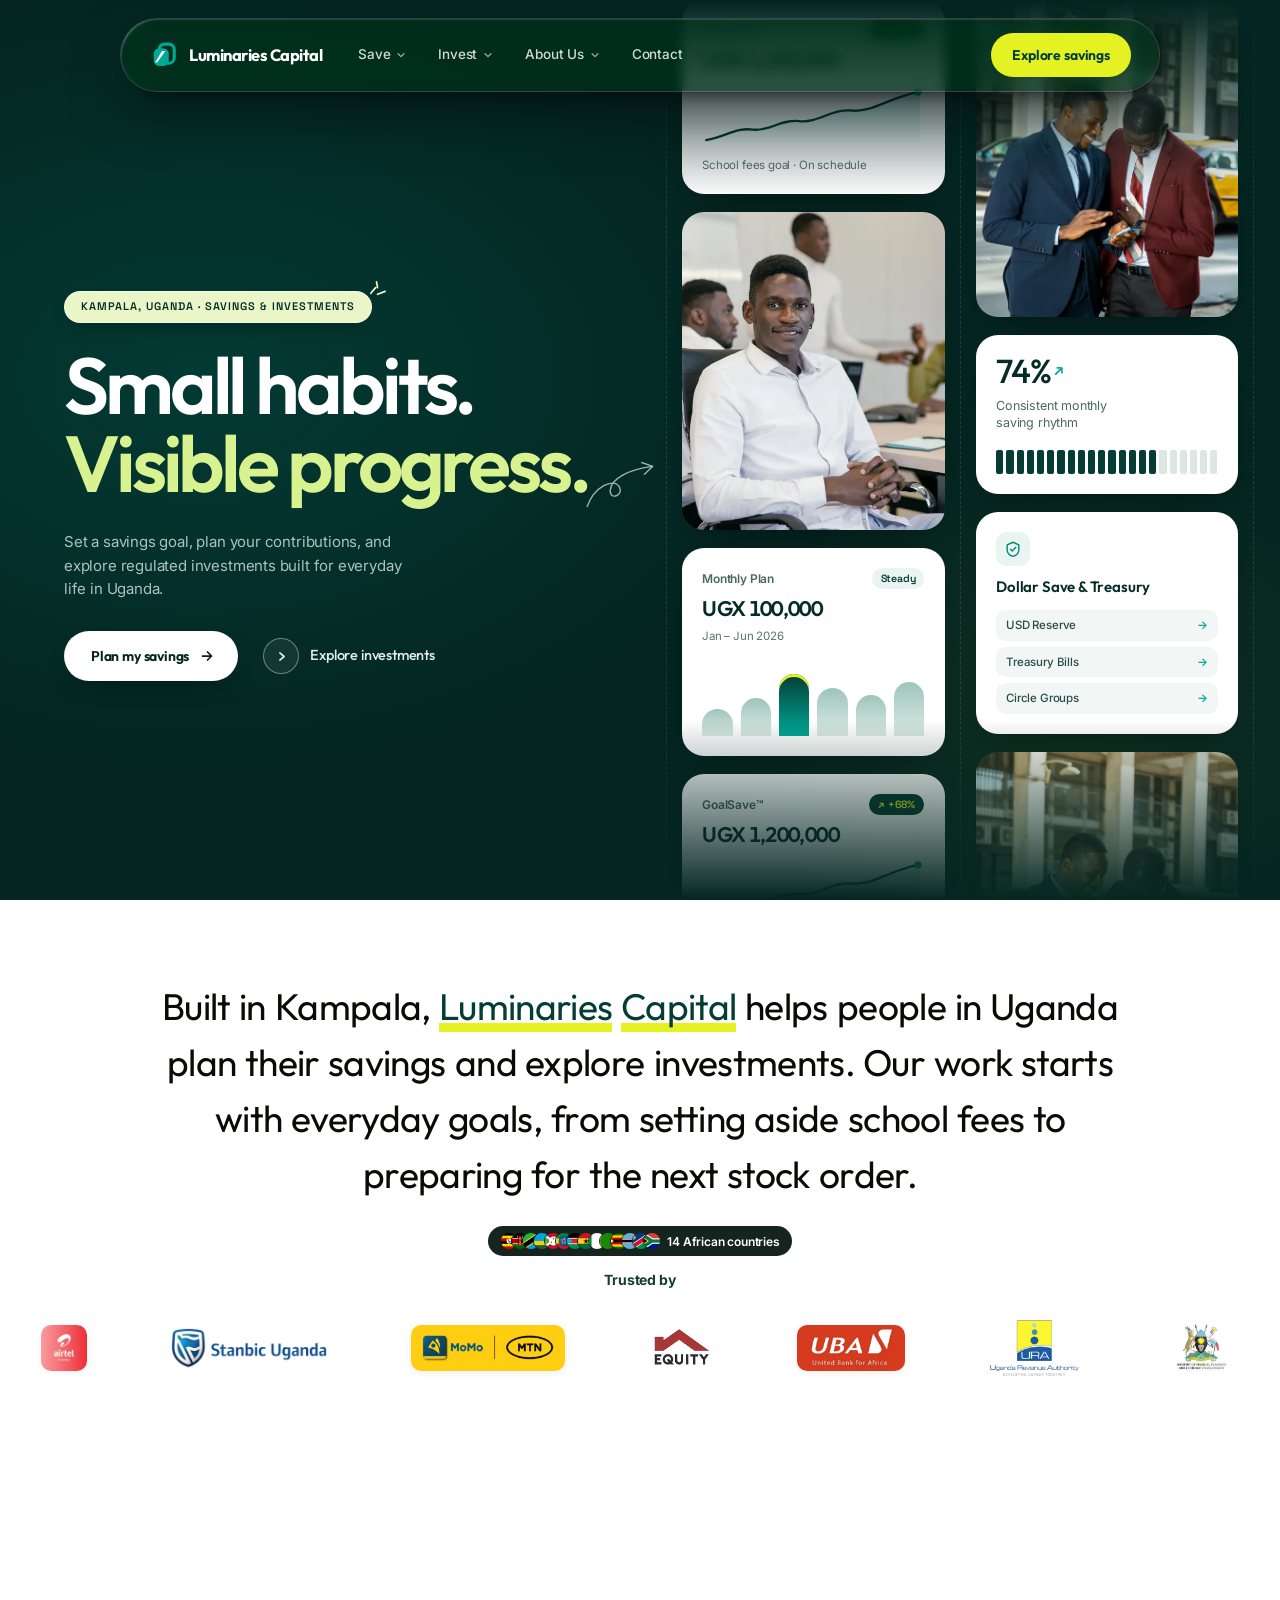
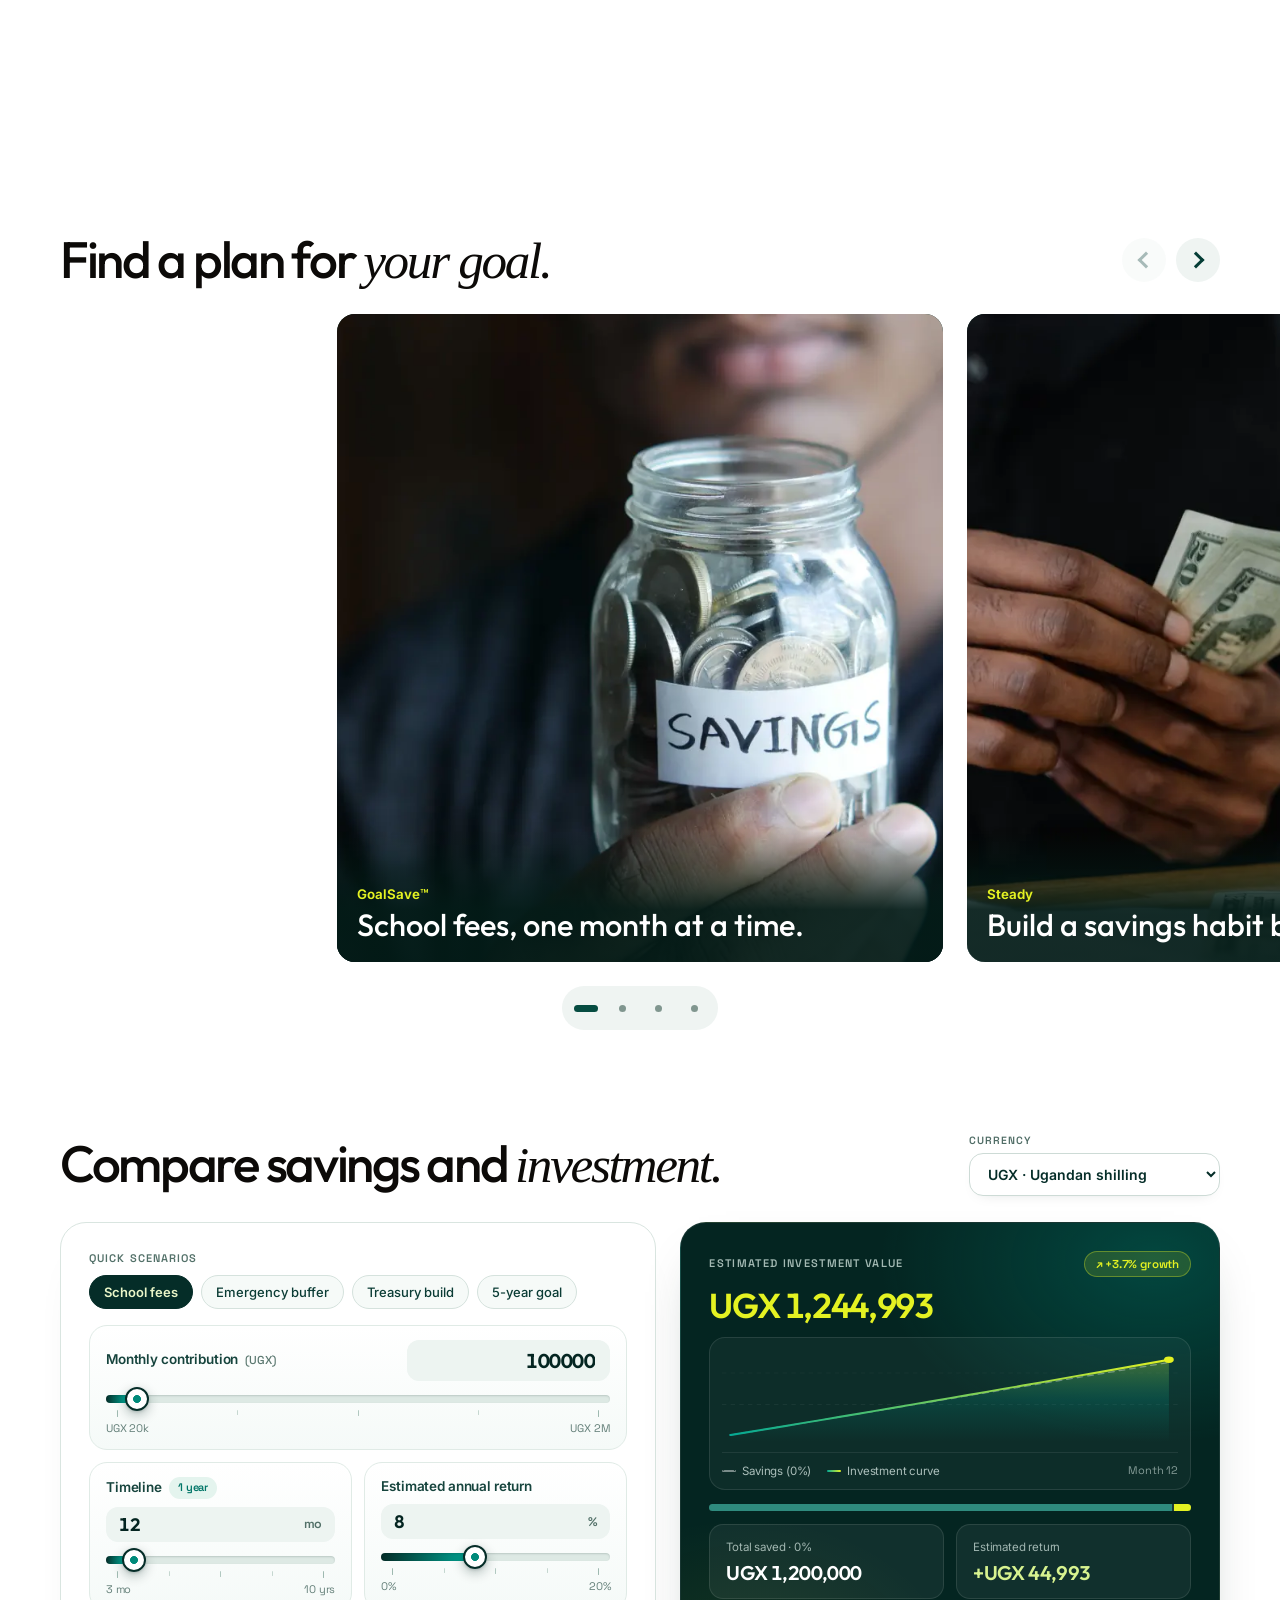
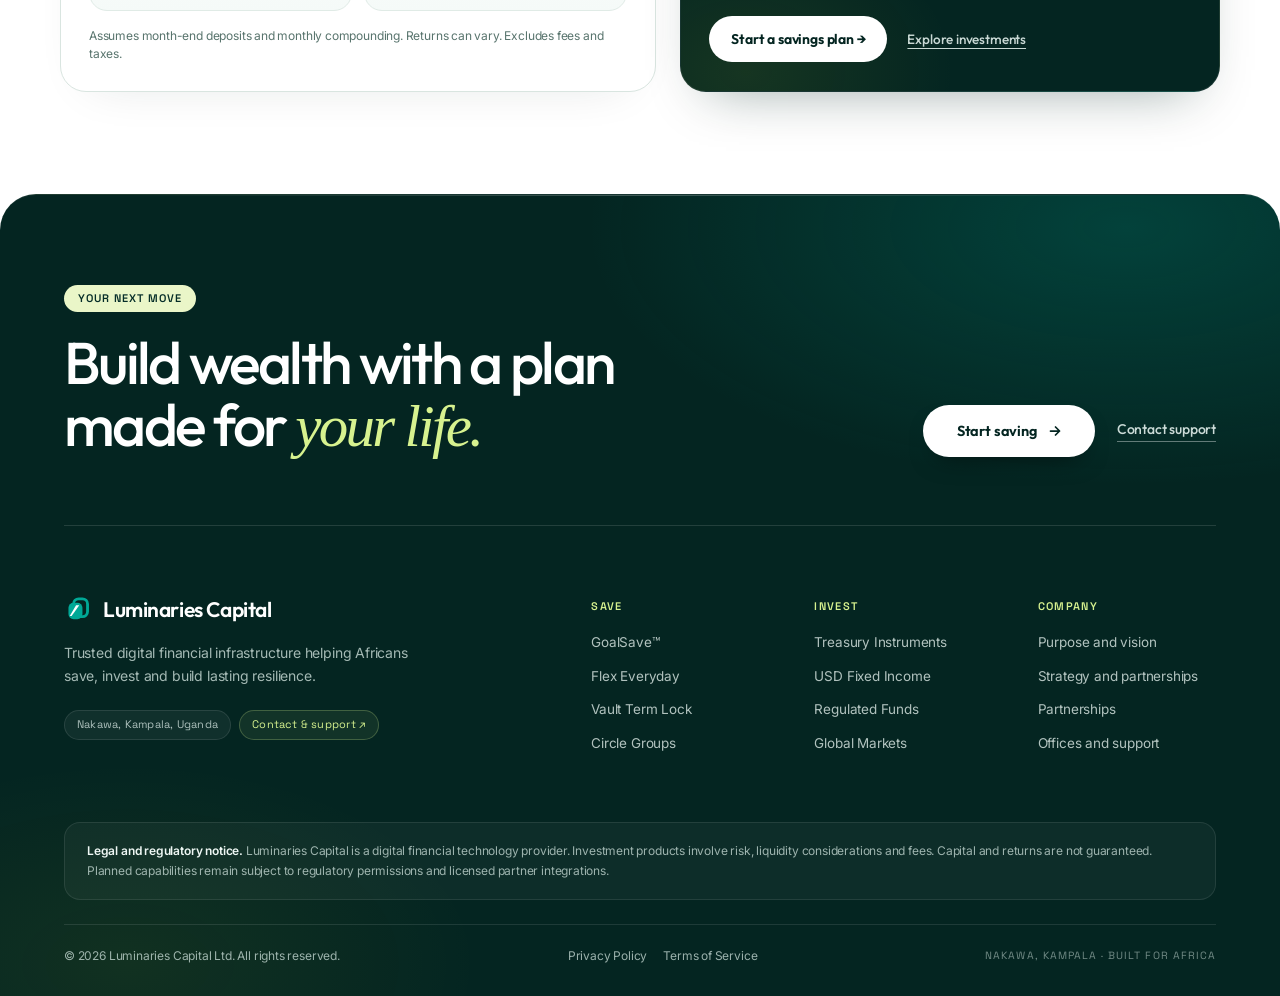
==== commit 650db982: "Add optimized partner logos, equalize Save/Invest tab height, and clean up homepage badge" ====
--- a/index.html
+++ b/index.html
@@ -46,7 +46,7 @@
   <link rel="preload" as="image" href="images/pexels-libasse-el-arbi-ndoye-235374276-12179674.webp">
 
   <!-- Core Stylesheet -->
-  <link rel="stylesheet" href="styles.css?v=prod_v1">
+  <link rel="stylesheet" href="styles.css?v=partner_logos_v2">
 </head>
 
 <body>
@@ -482,24 +482,28 @@
                 <img src="images/flag-na.png" alt="Namibia" width="18" height="18" loading="lazy">
                 <img src="images/flag-za.png" alt="South Africa" width="18" height="18" loading="lazy">
               </span>
-              <span>14 African countries <small>· illustrative</small></span>
+              <span>14 African countries</span>
             </div>
             <h3>Trusted by</h3>
             <div class="partner-window">
               <div class="partner-track">
-                <ul class="network-names">
-                  <li>Airtel</li>
-                  <li>MTN</li>
-                  <li>Stanbic Bank</li>
-                  <li>Equity</li>
-
+                <ul class="network-names" aria-label="Partner organizations">
+                  <li><img class="partner-logo partner-logo--badge" src="images/partner-airtel.webp" alt="Airtel Money" width="200" height="200" loading="lazy" decoding="async"></li>
+                  <li><img class="partner-logo partner-logo--wide" src="images/partner-stanbic.webp" alt="Stanbic Uganda" width="668" height="184" loading="lazy" decoding="async"></li>
+                  <li><img class="partner-logo partner-logo--badge" src="images/partner-mtn.webp" alt="MTN MoMo" width="536" height="160" loading="lazy" decoding="async"></li>
+                  <li><img class="partner-logo partner-logo--blend" src="images/partner-equity.webp" alt="Equity Bank" width="255" height="179" loading="lazy" decoding="async"></li>
+                  <li><img class="partner-logo partner-logo--badge" src="images/partner-uba.webp" alt="UBA United Bank for Africa" width="334" height="142" loading="lazy" decoding="async"></li>
+                  <li><img class="partner-logo partner-logo--tall" src="images/partner-ura.webp" alt="Uganda Revenue Authority" width="306" height="200" loading="lazy" decoding="async"></li>
+                  <li><img class="partner-logo partner-logo--tall partner-logo--blend" src="images/partner-mofped.webp" alt="Ministry of Finance, Planning and Economic Development" width="251" height="201" loading="lazy" decoding="async"></li>
                 </ul>
                 <ul class="network-names" aria-hidden="true">
-                  <li>Airtel</li>
-                  <li>MTN</li>
-                  <li>Stanbic Bank</li>
-                  <li>Equity</li>
-
+                  <li><img class="partner-logo partner-logo--badge" src="images/partner-airtel.webp" alt="" width="200" height="200" loading="lazy" decoding="async"></li>
+                  <li><img class="partner-logo partner-logo--wide" src="images/partner-stanbic.webp" alt="" width="668" height="184" loading="lazy" decoding="async"></li>
+                  <li><img class="partner-logo partner-logo--badge" src="images/partner-mtn.webp" alt="" width="536" height="160" loading="lazy" decoding="async"></li>
+                  <li><img class="partner-logo partner-logo--blend" src="images/partner-equity.webp" alt="" width="255" height="179" loading="lazy" decoding="async"></li>
+                  <li><img class="partner-logo partner-logo--badge" src="images/partner-uba.webp" alt="" width="334" height="142" loading="lazy" decoding="async"></li>
+                  <li><img class="partner-logo partner-logo--tall" src="images/partner-ura.webp" alt="" width="306" height="200" loading="lazy" decoding="async"></li>
+                  <li><img class="partner-logo partner-logo--tall partner-logo--blend" src="images/partner-mofped.webp" alt="" width="251" height="201" loading="lazy" decoding="async"></li>
                 </ul>
               </div>
             </div>
@@ -514,15 +518,17 @@
         <button role="tab" id="choose-invest" aria-selected="false" aria-controls="feature-invest"
           tabindex="-1">Invest</button>
       </div>
-      <div class="product-panel" role="tabpanel" id="feature-save" aria-labelledby="choose-save">
-        <h2>Save for your next goal.</h2>
-        <p>Choose a target and a timeline, then see how much to set aside each month.</p>
-        <a class="action-pill" href="save.html">Explore savings plans</a>
-      </div>
-      <div class="product-panel" role="tabpanel" id="feature-invest" aria-labelledby="choose-invest" hidden>
-        <h2>Explore your investment options.</h2>
-        <p>Compare funds and treasury products, and understand the risks before you decide.</p>
-        <a class="action-pill" href="invest.html">Explore investments</a>
+      <div class="product-panels-stage">
+        <div class="product-panel" role="tabpanel" id="feature-save" aria-labelledby="choose-save">
+          <h2>Save for your next goal.</h2>
+          <p>Choose a target and a timeline, then see how much to set aside each month.</p>
+          <a class="action-pill" href="save.html">Explore savings plans</a>
+        </div>
+        <div class="product-panel" role="tabpanel" id="feature-invest" aria-labelledby="choose-invest" hidden>
+          <h2>Explore your investment options.</h2>
+          <p>Compare funds and treasury products, and understand the risks before you decide.</p>
+          <a class="action-pill" href="invest.html">Explore investments</a>
+        </div>
       </div>
     <div class="deck-strip" aria-label="Product card collection" role="region">
       <div class="deck-window" id="deck-save" tabindex="0" role="region" aria-label="Savings product cards">
--- a/styles.css
+++ b/styles.css
@@ -2210,12 +2210,32 @@
 }
 .product-feature[data-product="choose-invest"] { --feature-image: url('images/pexels-nappy-936137.webp'); }
 .product-tabs { display: flex; background: #06312df0; padding: 4px; border-radius: 50px; }
+.product-panels-stage {
+  display: grid;
+  width: 92%;
+  place-items: center;
+}
 .product-panel { width: 92%; text-align: center; }
+.product-panels-stage > .product-panel {
+  grid-area: 1 / 1;
+  width: 100%;
+  display: flex;
+  flex-direction: column;
+  align-items: center;
+  justify-content: center;
+}
+.product-panels-stage > .product-panel[hidden] {
+  display: flex;
+  visibility: hidden;
+  opacity: 0;
+  pointer-events: none;
+  user-select: none;
+}
 .product-panel h2 { margin-inline: auto; }
 .product-tabs button { border-radius: 50px; padding: 12px 24px; color: white; background: transparent; }
 .product-tabs button[aria-selected="true"] { background: var(--color-solar); color: #053d36; }
 .product-tabs button:focus-visible, .product-panel a:focus-visible { outline: 3px solid #e4f222; outline-offset: 2px; }
-.product-panel h2 { max-width: 16ch; font: 500 clamp(34px, 5vw, 66px)/1.02 var(--font-display); letter-spacing: -.04em; }
+.product-panel h2 { max-width: 18ch; text-wrap: balance; font: 500 clamp(34px, 5vw, 66px)/1.02 var(--font-display); letter-spacing: -.04em; }
 .product-panel p { max-width: 41ch; margin: 14px auto 22px; }
 .product-panel a { display: inline-block; padding: 12px 20px; border-radius: 32px; background: white; color: #053d36; font-weight: 600; }
 .home-choice {
@@ -2459,23 +2479,64 @@
 .country-pill { display: inline-flex; align-items: center; justify-content: center; flex-wrap: wrap; gap: 6px; background: #16241f; color: white; border-radius: 24px; padding: 6px 12px; font-size: 12px; font-weight: 600; }
 .flag-stack { display: inline-flex; padding-left: 7px; }
 .flag-stack img { display: block; width: 18px; height: 18px; object-fit: cover; border-radius: 50%; margin-left: -7px; border: 1px solid #16241f; }
-.partner-window { width: 100vw; margin-left: calc(50% - 50vw); overflow: hidden; }
+.partner-window {
+  width: 100vw;
+  margin-left: calc(50% - 50vw);
+  overflow: hidden;
+  -webkit-mask-image: linear-gradient(90deg, transparent 0%, #000 7%, #000 93%, transparent 100%);
+  mask-image: linear-gradient(90deg, transparent 0%, #000 7%, #000 93%, transparent 100%);
+}
 .partner-track { display: flex; width: max-content; }
 .about-network .network-names {
   flex: none; flex-wrap: nowrap; align-items: center; justify-content: space-around;
-  min-width: 100vw; margin: 0; padding: 16px 0; gap: 0;
-  color: #07584c; font: 700 clamp(24px, 3vw, 43px)/1.15 var(--font-display);
-}
-.network-names li { padding-inline: clamp(24px, 3vw, 60px); }
-.network-names li:last-child { max-width: 20ch; font-family: Georgia, serif; }
-@keyframes partner-slide { from { transform: translateX(-50%); } to { transform: translateX(0); } }
+  min-width: 100vw; margin: 0; padding: 18px 0; gap: 0;
+}
+.network-names li {
+  display: flex;
+  align-items: center;
+  justify-content: center;
+  flex: 0 0 auto;
+  padding-inline: clamp(22px, 3.2vw, 48px);
+}
+.partner-logo {
+  display: block;
+  height: clamp(36px, 4.2vw, 48px);
+  width: auto;
+  max-width: clamp(132px, 16vw, 190px);
+  object-fit: contain;
+  opacity: 0.94;
+  transition: transform 0.28s cubic-bezier(0.22, 1, 0.36, 1), opacity 0.28s ease;
+}
+.partner-logo--badge {
+  height: clamp(36px, 4.1vw, 46px);
+  border-radius: 10px;
+  box-shadow: 0 2px 10px rgba(10, 31, 28, 0.08);
+}
+.partner-logo--wide {
+  height: clamp(32px, 3.6vw, 44px);
+  max-width: clamp(148px, 18vw, 210px);
+}
+.partner-logo--tall {
+  height: clamp(46px, 5.2vw, 62px);
+  max-width: clamp(136px, 16vw, 185px);
+}
+.partner-logo--blend {
+  mix-blend-mode: multiply;
+}
+.network-names li:hover .partner-logo {
+  opacity: 1;
+  transform: translateY(-2px) scale(1.04);
+}
+@keyframes partner-slide { from { transform: translateX(0); } to { transform: translateX(-50%); } }
 @media (prefers-reduced-motion: no-preference) {
-  .partner-track { animation: partner-slide 32s linear infinite; }
+  .partner-track { animation: partner-slide 34s linear infinite; }
   .partner-window:hover .partner-track { animation-play-state: paused; }
 }
 @media (prefers-reduced-motion: reduce) {
+  .partner-window { -webkit-mask-image: none; mask-image: none; }
   .partner-track { width: 100%; }
-  .about-network .network-names { width: 100%; flex-wrap: wrap; row-gap: 14px; }
+  .about-network .network-names { width: 100%; flex-wrap: wrap; gap: 20px 28px; padding-inline: 16px; }
+  .network-names li { padding-inline: 0; }
   .network-names[aria-hidden="true"] { display: none; }
 }
 @media (max-height: 519px) {
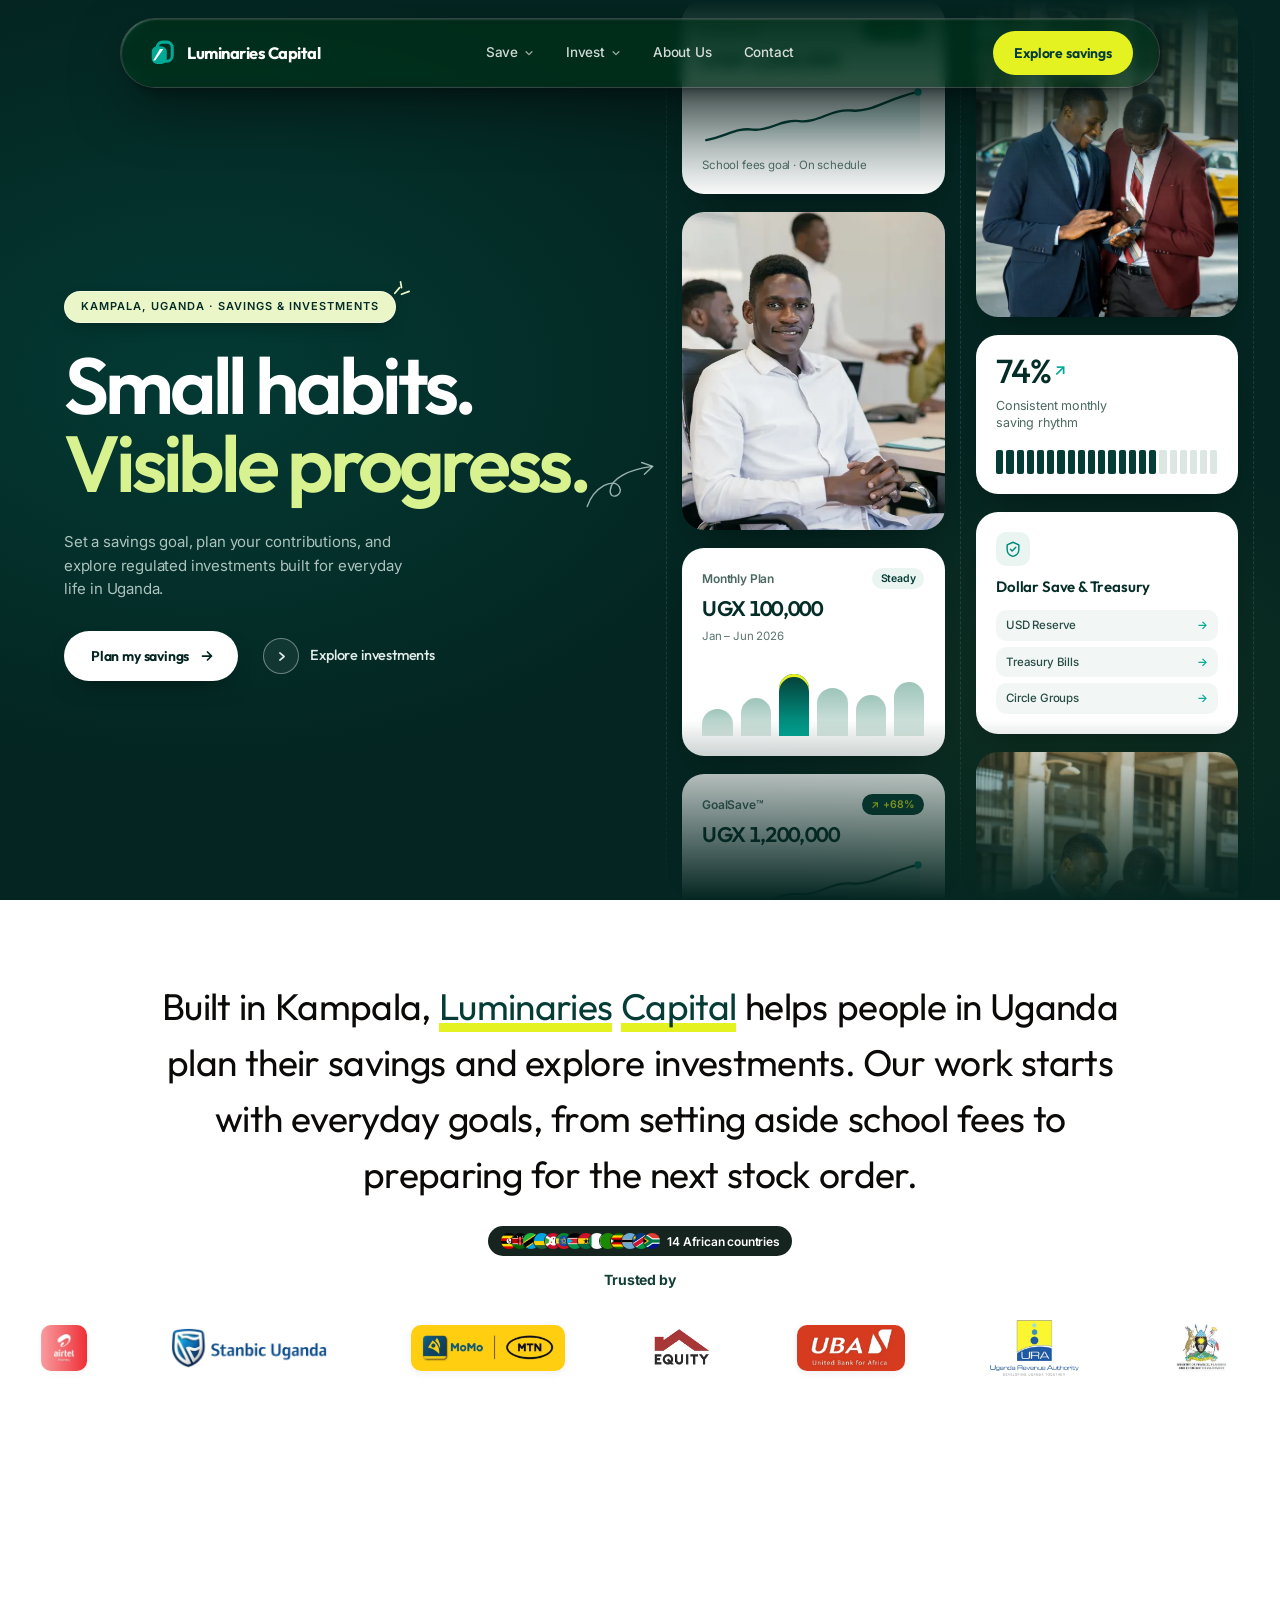
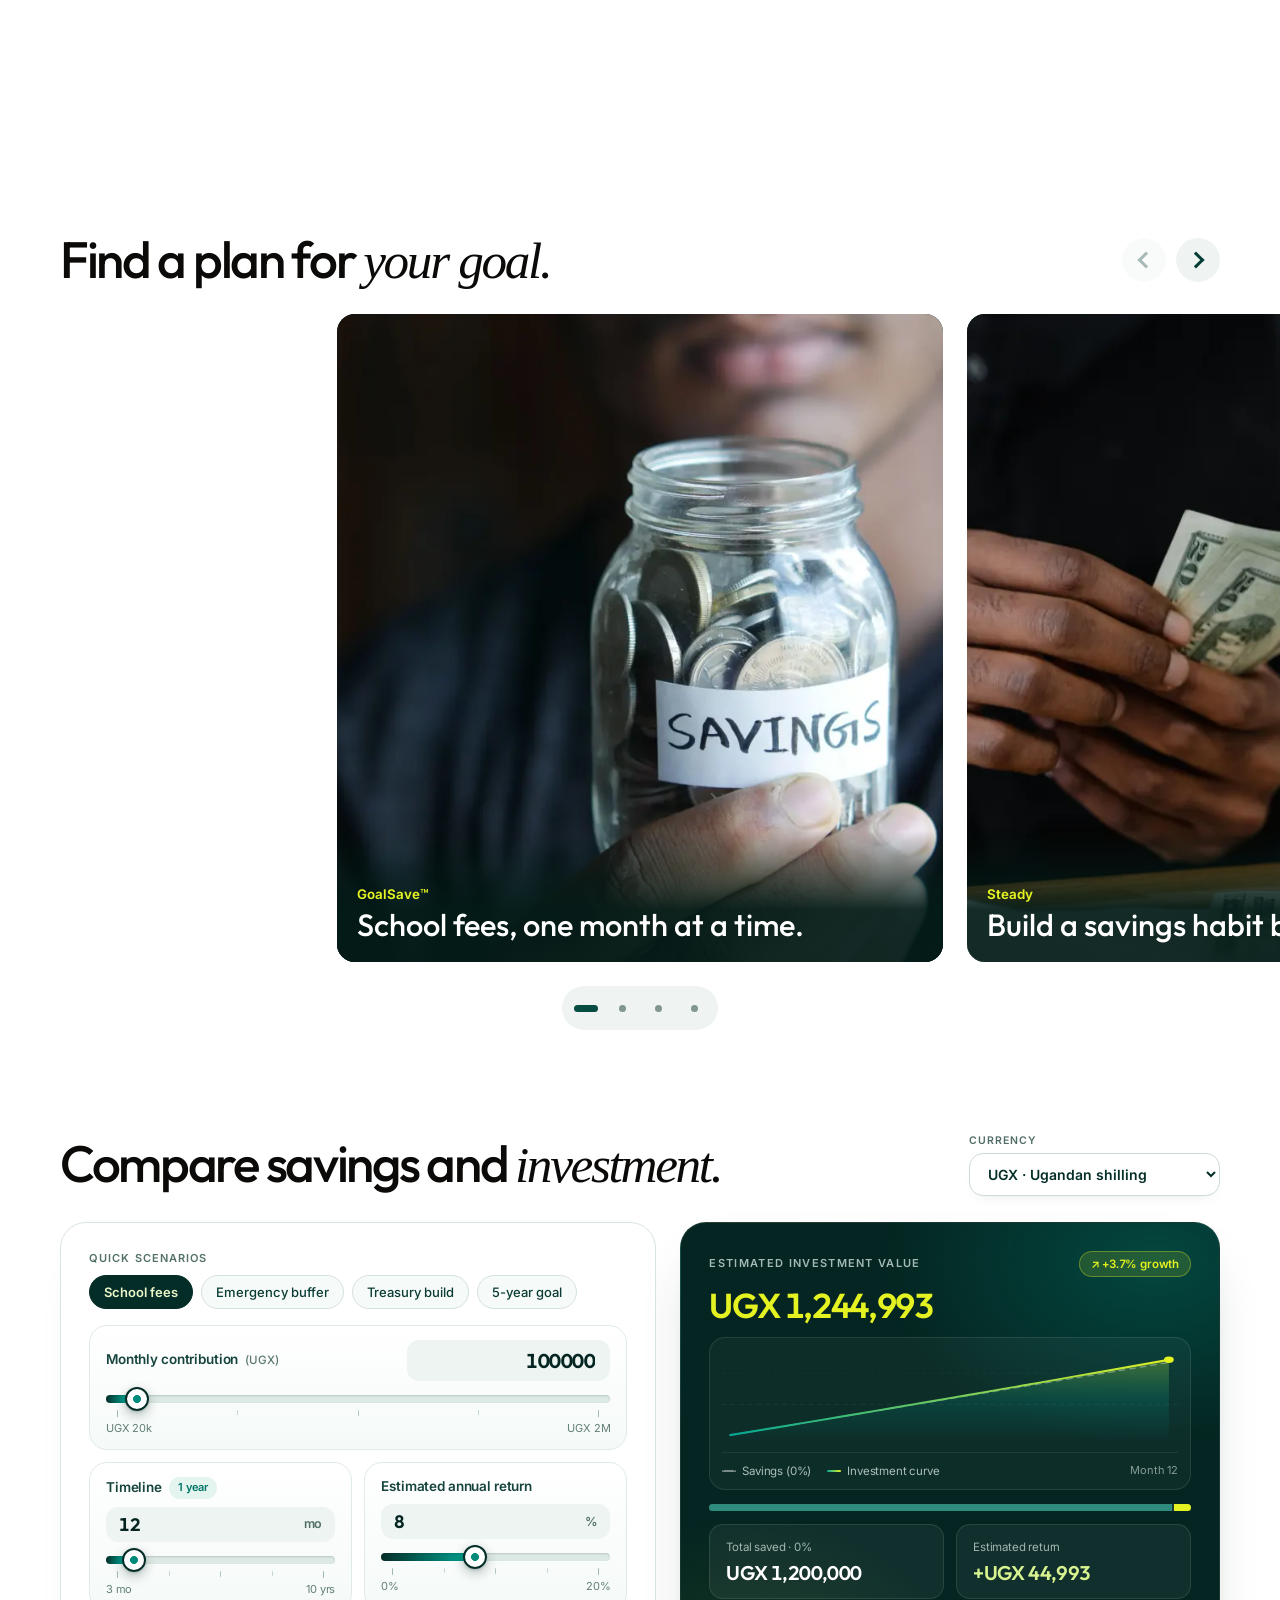
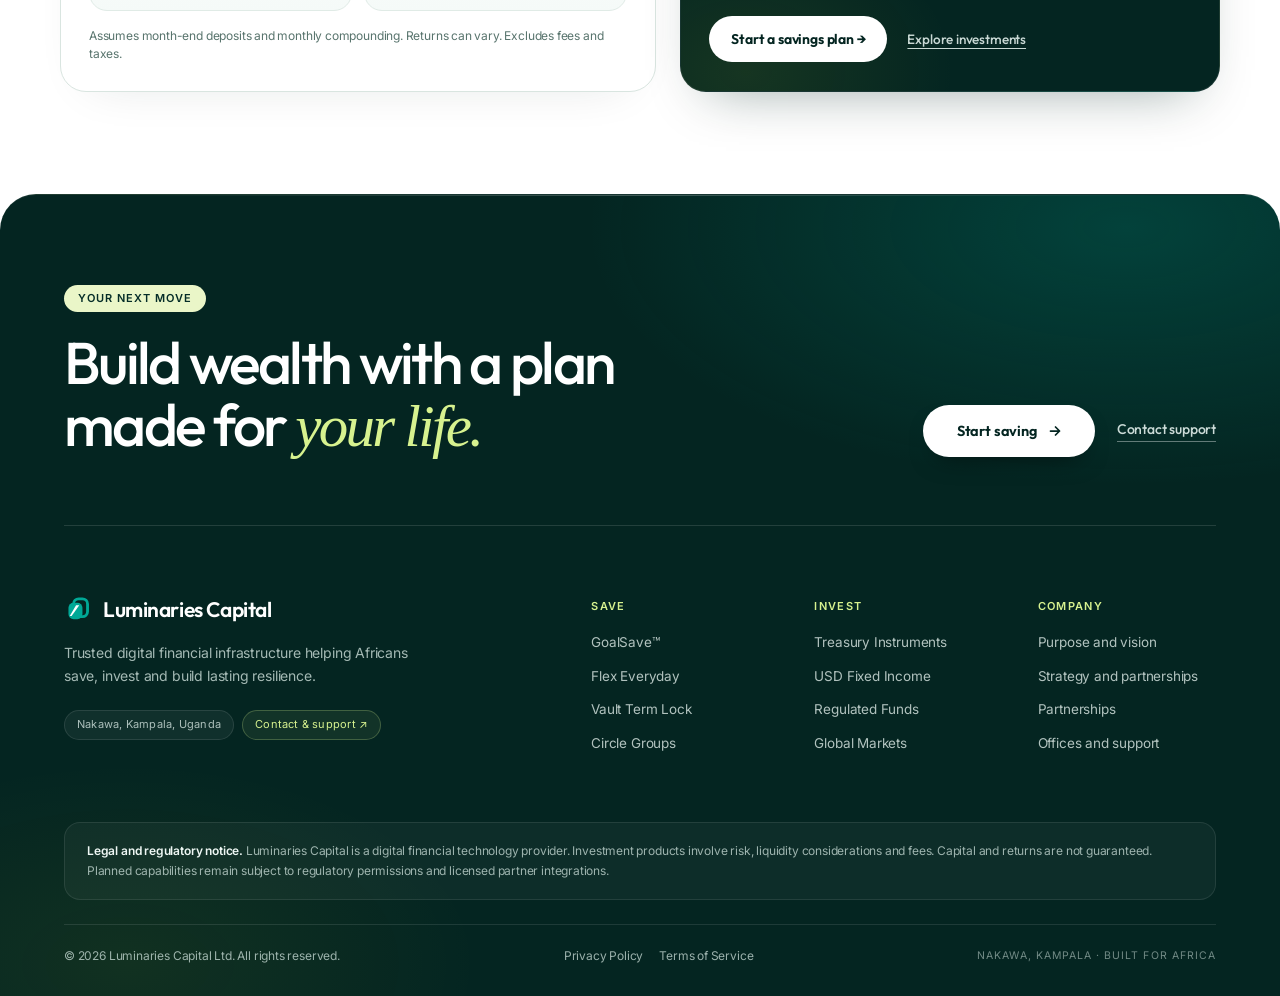
==== commit b2bad57c: "Redesign Save, Invest, About & Contact pages with centered nav, Inter labels, 3-step fintech desk & " ====
--- a/index.html
+++ b/index.html
@@ -40,13 +40,13 @@
   <link rel="preconnect" href="https://fonts.googleapis.com">
   <link rel="preconnect" href="https://fonts.gstatic.com" crossorigin>
   <link rel="stylesheet"
-    href="https://fonts.googleapis.com/css2?family=Inter:wght@400;500;600&family=Outfit:wght@400;500;600;700&family=Space+Grotesk:wght@400;500;600;700&display=swap">
+    href="https://fonts.googleapis.com/css2?family=Inter:wght@400;500;600;700&family=Outfit:wght@400;500;600;700&display=swap">
 
   <!-- Preload Hero Images -->
   <link rel="preload" as="image" href="images/pexels-libasse-el-arbi-ndoye-235374276-12179674.webp">
 
   <!-- Core Stylesheet -->
-  <link rel="stylesheet" href="styles.css?v=partner_logos_v2">
+  <link rel="stylesheet" href="styles.css?v=v2_launch">
 </head>
 
 <body>
@@ -92,13 +92,9 @@
               </svg>
             </a>
           </li>
-          <li class="nav-pill-item has-dropdown">
-            <a href="about.html" class="nav-pill" id="nav-pill-about" data-megamenu-target="about">
+          <li class="nav-pill-item">
+            <a href="about.html" class="nav-pill" id="nav-pill-about">
               About Us
-              <svg class="pill-chevron" viewBox="0 0 12 12" fill="none">
-                <path d="M2.5 4.5L6 8L9.5 4.5" stroke="currentColor" stroke-width="1.5" stroke-linecap="round"
-                  stroke-linejoin="round" />
-              </svg>
             </a>
           </li>
           <li class="nav-pill-item">
@@ -190,41 +186,7 @@
               </ul>
             </div>
           </div>
-        </div>
-        <div class="megamenu-panel" id="megamenu-panel-about">
-          <div class="megamenu-top-bar"><a class="megamenu-discover" href="about.html">Discover Luminaries Capital</a></div>
-          <div class="megamenu-grid">
-            <div class="megamenu-col">
-              <div class="megamenu-cat-title">Our company</div>
-              <ul class="megamenu-items">
-                <li><a class="megamenu-item-link" href="about.html">Company profile</a></li>
-                <li><a class="megamenu-item-link" href="about.html#vision">Our purpose</a></li>
-              </ul>
-            </div>
-            <div class="megamenu-col">
-              <div class="megamenu-cat-title">Our approach</div>
-              <ul class="megamenu-items">
-                <li><a class="megamenu-item-link" href="about.html#strategy">Strategy and partnerships</a></li>
-                <li><a class="megamenu-item-link" href="index.html#audience-heading">Who we serve</a></li>
-              </ul>
-            </div>
-            <div class="megamenu-col">
-              <div class="megamenu-cat-title">Explore Luminaries</div>
-              <ul class="megamenu-items">
-                <li><a class="megamenu-item-link" href="save.html#products">Savings products</a></li>
-                <li><a class="megamenu-item-link" href="invest.html#framework">Investment framework</a></li>
-              </ul>
-            </div>
-            <div class="megamenu-col">
-              <div class="megamenu-cat-title">Connect</div>
-              <ul class="megamenu-items">
-                <li><a class="megamenu-item-link" href="contact.html">Contact and location</a></li>
-                <li><a class="megamenu-item-link" href="contact.html#inquiry-form">Send an enquiry</a></li>
-              </ul>
-            </div>
-          </div>
-        </div>
-      </div>
+        </div></div>
     </div>
 
     <div class="mobile-nav-drawer" id="mobile-drawer" aria-hidden="true">
@@ -1214,7 +1176,7 @@
   </footer>
 
   <!-- Application Logic -->
-  <script src="app.js?v=prod_v1"></script>
+  <script src="app.js?v=v2_launch"></script>
 </body>
 
 </html>
--- a/styles.css
+++ b/styles.css
@@ -31,8 +31,8 @@
   --font-display: 'Outfit', -apple-system, BlinkMacSystemFont, sans-serif;
   --font-body: 'Inter', -apple-system, BlinkMacSystemFont, sans-serif;
   --font-paragraph: 'Inter', -apple-system, BlinkMacSystemFont, sans-serif;
-  --font-mono: 'Space Grotesk', monospace;
-  --font-badge: 'Space Grotesk', var(--font-body);
+  --font-mono: 'Inter', -apple-system, BlinkMacSystemFont, sans-serif;
+  --font-badge: 'Inter', -apple-system, BlinkMacSystemFont, sans-serif;
 
   /* Geometry & Spacing (Design.md specs) */
   --radius-tile: 40px;
@@ -71,6 +71,7 @@
   background: radial-gradient(circle at 50% 0%, rgba(0, 168, 150, 0.04) 0%, rgba(255, 255, 255, 0) 65%), var(--color-white);
   min-height: 100vh;
   overflow-x: hidden;
+  overflow-x: clip;
   position: relative;
 }
 
@@ -4232,33 +4233,80 @@
   position: fixed;
   top: 18px;
   left: 50%;
-  width: min(1180px, calc(100% - 32px));
+  width: min(1040px, calc(100vw - 32px));
+  max-width: 100vw;
   transform: translateX(-50%);
   z-index: 1000;
   border-radius: 999px;
+  padding: 12px 26px;
   transition:
-    top 420ms cubic-bezier(.22, 1, .36, 1),
-    width 420ms cubic-bezier(.22, 1, .36, 1),
-    max-width 420ms cubic-bezier(.22, 1, .36, 1),
-    border-radius 420ms cubic-bezier(.22, 1, .36, 1),
+    top 480ms cubic-bezier(.22, 1, .36, 1),
+    width 480ms cubic-bezier(.22, 1, .36, 1),
+    padding 480ms cubic-bezier(.22, 1, .36, 1),
+    border-radius 480ms cubic-bezier(.22, 1, .36, 1),
+    border-color 400ms ease,
     box-shadow 420ms ease,
     background-color 420ms ease;
   will-change: top, width, border-radius;
 }
 
+#main-nav::before {
+  transition:
+    background-color 420ms ease,
+    border-radius 480ms cubic-bezier(.22, 1, .36, 1);
+}
+
+#main-nav::after {
+  transition:
+    box-shadow 420ms ease,
+    border-radius 480ms cubic-bezier(.22, 1, .36, 1);
+}
+
+#main-nav .brand-name,
+#main-nav .nav-pill,
+#main-nav .pill-chevron {
+  transition: color 340ms ease, background-color 240ms ease, transform 240ms ease;
+}
+
+@media (min-width: 769px) {
+  #main-nav .nav-container {
+    display: grid;
+    grid-template-columns: 1fr auto 1fr;
+    align-items: center;
+    gap: 16px;
+  }
+
+  #main-nav .nav-left {
+    display: contents;
+  }
+
+  #main-nav .brand-link {
+    justify-self: start;
+  }
+
+  #main-nav #desktop-nav-links {
+    justify-self: center;
+  }
+
+  #main-nav .nav-right {
+    justify-self: end;
+  }
+}
+
 #main-nav.scrolled {
   top: 0;
-  width: 100%;
-  max-width: none;
+  width: 100vw;
+  max-width: 100vw;
+  padding: 12px max(5vw, calc((100vw - 1160px) / 2));
   border-radius: 0;
-  border: 0;
+  border-color: transparent;
   background: #ffffff;
-  box-shadow: 0 10px 26px -12px rgba(0, 0, 0, 0.28);
+  box-shadow: 0 10px 26px -12px rgba(0, 0, 0, 0.24);
 }
 
 /* The original glass effect is painted on this layer, not on the nav itself. */
 #main-nav.scrolled::before {
-  background: #ffffff;
+  background-color: #ffffff;
   background-image: none;
   -webkit-backdrop-filter: none;
   backdrop-filter: none;
@@ -4290,29 +4338,24 @@
   background: rgba(0, 168, 150, 0.12);
 }
 
-/* Keep the primary menu visually centred when the bar spans the viewport. */
-#main-nav.scrolled #desktop-nav-links {
-  position: absolute;
-  left: 50%;
-  top: 50%;
-  margin: 0;
-  transform: translate(-50%, -50%);
-}
-
 @media (max-width: 768px) {
   #main-nav {
     top: 10px;
-    width: calc(100% - 20px);
+    width: calc(100vw - 20px);
+    padding: 10px 14px;
   }
 
   #main-nav.scrolled {
     top: 0;
-    width: 100%;
+    width: 100vw;
+    padding: 10px 16px;
   }
 }
 
 @media (prefers-reduced-motion: reduce) {
-  #main-nav {
+  #main-nav,
+  #main-nav::before,
+  #main-nav::after {
     transition-duration: 0.01ms;
   }
 }
@@ -4891,12 +4934,13 @@
 @media (max-width: 768px) {
   #main-nav {
     min-height: 60px;
-    width: calc(100% - 20px);
-    max-width: none;
+    width: calc(100vw - 20px);
+    max-width: 100vw;
     padding: 10px 12px;
   }
 
   #main-nav.scrolled {
+    width: 100vw;
     padding-inline: 16px;
   }
 
@@ -6051,3 +6095,4359 @@
     color: #042521;
   }
 }
+
+/* ==========================================================================
+   SAVE PAGE FLAGSHIP UPGRADES (save.html)
+   ========================================================================== */
+
+/* Save Hero Split Composition (Editorial Title + Portrait Photo Stage) */
+.save-hero {
+  padding-top: clamp(118px, 13.5vh, 152px);
+  padding-bottom: clamp(48px, 6vh, 74px);
+}
+
+.save-hero-grid {
+  grid-template-columns: minmax(0, 1.1fr) minmax(320px, 0.9fr);
+  align-items: center;
+  gap: clamp(28px, 4.5vw, 64px);
+}
+
+.save-hero-title {
+  font-size: clamp(38px, 4.5vw, 66px);
+  line-height: 1.05;
+  letter-spacing: -0.045em;
+  margin-bottom: 22px;
+}
+
+.save-hero-title span {
+  display: block;
+}
+
+.save-hero-title em {
+  font-family: Georgia, serif;
+  font-style: italic;
+  font-weight: 400;
+  color: #d7f28f;
+}
+
+.save-hero-visual-stage {
+  position: relative;
+  width: 100%;
+  padding-bottom: 30px;
+}
+
+.save-hero-photo-frame {
+  position: relative;
+  border-radius: 26px;
+  overflow: hidden;
+  aspect-ratio: 4 / 4.35;
+  max-height: 490px;
+  width: 100%;
+  background: #07332d;
+  border: 1px solid rgba(255, 255, 255, 0.16);
+  box-shadow:
+    0 28px 60px -26px rgba(0, 0, 0, 0.65),
+    inset 0 1px 0 rgba(255, 255, 255, 0.2);
+}
+
+.save-hero-photo {
+  position: absolute;
+  inset: 0;
+  width: 100%;
+  height: 100%;
+  object-fit: cover;
+  object-position: center 20%;
+  transition: transform 0.8s cubic-bezier(0.22, 1, 0.36, 1);
+}
+
+.save-hero-visual-stage:hover .save-hero-photo {
+  transform: scale(1.03);
+}
+
+.save-hero-overlay-card {
+  position: absolute;
+  left: -28px;
+  bottom: 0;
+  width: min(350px, calc(100% - 12px));
+  z-index: 3;
+  -webkit-backdrop-filter: blur(18px);
+  backdrop-filter: blur(18px);
+  background:
+    radial-gradient(ellipse 80% 70% at 92% 8%, rgba(228, 242, 34, 0.18), transparent 60%),
+    rgba(4, 34, 30, 0.92);
+  border: 1px solid rgba(255, 255, 255, 0.2);
+  box-shadow:
+    0 24px 48px -12px rgba(0, 0, 0, 0.58),
+    inset 0 1px 0 rgba(255, 255, 255, 0.26);
+  transition: transform 0.35s cubic-bezier(0.22, 1, 0.36, 1);
+}
+
+.save-hero-visual-stage:hover .save-hero-overlay-card {
+  transform: translateY(-4px);
+}
+
+@media (prefers-reduced-motion: no-preference) {
+  .save-hero-photo-frame {
+    animation: luminaries-card-in 0.65s cubic-bezier(0.22, 1, 0.36, 1) 0.2s backwards;
+  }
+  .save-hero-overlay-card {
+    animation: luminaries-enter 0.6s cubic-bezier(0.22, 1, 0.36, 1) 0.36s backwards;
+  }
+}
+
+@media (max-width: 960px) {
+  .save-hero-grid {
+    grid-template-columns: 1fr;
+    gap: 28px;
+  }
+
+  .save-hero-photo-frame {
+    aspect-ratio: 4 / 3.2;
+    max-height: 410px;
+  }
+
+  .save-hero-overlay-card {
+    left: 16px;
+    right: 16px;
+    width: auto;
+  }
+}
+
+@media (max-width: 540px) {
+  .save-hero-title {
+    font-size: clamp(32px, 8.8vw, 42px);
+  }
+
+  .save-hero-photo-frame {
+    aspect-ratio: 4 / 3.8;
+    max-height: 370px;
+  }
+
+  .save-hero-overlay-card {
+    left: 12px;
+    right: 12px;
+  }
+}
+
+/* Hero Live GoalSave Mini-Card */
+
+.save-hero-mini-card {
+  padding: 16px 18px;
+  border-radius: 18px;
+  background:
+    radial-gradient(ellipse 80% 70% at 92% 8%, rgba(228, 242, 34, 0.2), transparent 60%),
+    linear-gradient(135deg, rgba(6, 56, 49, 0.92) 0%, rgba(3, 30, 27, 0.96) 100%);
+  border: 1px solid rgba(255, 255, 255, 0.16);
+  box-shadow: inset 0 1px 0 rgba(255, 255, 255, 0.22);
+}
+
+.shmc-top {
+  display: flex;
+  align-items: center;
+  justify-content: space-between;
+  gap: 8px;
+  margin-bottom: 10px;
+}
+
+.shmc-brand {
+  font-family: var(--font-mono);
+  font-size: 10.5px;
+  font-weight: 600;
+  letter-spacing: 0.08em;
+  text-transform: uppercase;
+  color: rgba(232, 246, 241, 0.86);
+}
+
+.shmc-pill {
+  padding: 3px 9px;
+  border-radius: 999px;
+  background: rgba(228, 242, 34, 0.16);
+  border: 1px solid rgba(228, 242, 34, 0.42);
+  color: var(--color-solar);
+  font-family: var(--font-mono);
+  font-size: 10px;
+  font-weight: 600;
+  letter-spacing: 0.06em;
+  text-transform: uppercase;
+}
+
+.shmc-amount {
+  font-family: var(--font-display);
+  font-size: 20px;
+  font-weight: 600;
+  letter-spacing: -0.03em;
+  font-variant-numeric: tabular-nums;
+  color: #ffffff;
+  margin-bottom: 10px;
+}
+
+.shmc-amount small {
+  font-size: 12.5px;
+  font-weight: 400;
+  color: rgba(224, 242, 236, 0.62);
+}
+
+.shmc-progress-track {
+  height: 7px;
+  border-radius: 999px;
+  background: rgba(255, 255, 255, 0.12);
+  overflow: hidden;
+  margin-bottom: 9px;
+}
+
+.shmc-progress-track span {
+  display: block;
+  height: 100%;
+  border-radius: 999px;
+  background: linear-gradient(90deg, #00a896 0%, var(--color-solar) 100%);
+}
+
+.shmc-foot {
+  display: flex;
+  align-items: center;
+  justify-content: space-between;
+  font-size: 11.5px;
+  color: rgba(224, 242, 236, 0.72);
+}
+
+.shmc-foot strong {
+  color: #d7f28f;
+  font-weight: 600;
+}
+
+/* Interactive 6-Vehicle Horizontal Accordion Showcase (save.html) */
+.save-accordion {
+  display: flex;
+  align-items: stretch;
+  width: 100%;
+  height: 492px;
+  border-radius: 26px;
+  overflow: hidden;
+  box-shadow: 0 28px 64px -32px rgba(4, 37, 33, 0.34);
+}
+
+.sa-panel {
+  position: relative;
+  flex: 0 0 clamp(72px, 7.2vw, 94px);
+  min-width: 0;
+  overflow: hidden;
+  cursor: pointer;
+  color: #ffffff;
+  border-radius: 0 24px 24px 0;
+  margin-left: -20px;
+  padding-left: 20px;
+  transition:
+    flex 0.56s cubic-bezier(0.22, 1, 0.36, 1),
+    filter 0.25s ease;
+}
+
+.sa-panel:first-child {
+  margin-left: 0;
+  padding-left: 0;
+  border-radius: 24px;
+}
+
+.sa-panel:not(.is-active):hover {
+  filter: brightness(1.08);
+}
+
+.sa-panel.is-active {
+  flex: 1 1 0%;
+  cursor: default;
+}
+
+/* Stepped Tonal Emerald-to-Sage Palette with Layered Overlap Depth */
+.sa-tone-1 {
+  z-index: 6;
+  background:
+    radial-gradient(ellipse 70% 60% at 80% 18%, rgba(0, 168, 150, 0.26), transparent 62%),
+    #042521;
+}
+.sa-tone-2 {
+  z-index: 5;
+  background:
+    radial-gradient(ellipse 70% 60% at 80% 18%, rgba(228, 242, 34, 0.12), transparent 60%),
+    #0c3832;
+}
+.sa-tone-3 {
+  z-index: 4;
+  background:
+    radial-gradient(ellipse 75% 65% at 80% 16%, rgba(228, 242, 34, 0.18), transparent 62%),
+    #144d45;
+}
+.sa-tone-4 {
+  z-index: 3;
+  background:
+    radial-gradient(ellipse 70% 60% at 80% 18%, rgba(0, 168, 150, 0.24), transparent 62%),
+    #256159;
+}
+.sa-tone-5 {
+  z-index: 2;
+  background:
+    radial-gradient(ellipse 70% 60% at 80% 18%, rgba(255, 255, 255, 0.14), transparent 62%),
+    #497a73;
+}
+.sa-tone-6 {
+  z-index: 1;
+  background:
+    radial-gradient(ellipse 75% 65% at 80% 16%, rgba(255, 255, 255, 0.45), transparent 62%),
+    #c4d8d3;
+  color: #042521;
+}
+
+.sa-num {
+  position: absolute;
+  top: 26px;
+  left: calc(50% + 10px);
+  transform: translateX(-50%);
+  font-family: var(--font-display);
+  font-size: 21px;
+  font-weight: 500;
+  letter-spacing: -0.02em;
+  opacity: 0.9;
+  z-index: 3;
+  pointer-events: none;
+  transition: left 0.45s cubic-bezier(0.22, 1, 0.36, 1), transform 0.45s cubic-bezier(0.22, 1, 0.36, 1);
+}
+
+.sa-panel:first-child .sa-num {
+  left: 50%;
+}
+
+.sa-panel.is-active .sa-num {
+  left: 48px;
+  transform: none;
+}
+
+.sa-panel:first-child.is-active .sa-num {
+  left: 34px;
+}
+
+.sa-vertical-pill {
+  position: absolute;
+  top: 76px;
+  left: calc(50% + 10px);
+  transform: translateX(-50%) rotate(180deg);
+  writing-mode: vertical-rl;
+  padding: 10px 5px;
+  border-radius: 999px;
+  background: #eaf6c8;
+  color: #042521;
+  font-family: var(--font-mono);
+  font-size: 9.5px;
+  font-weight: 700;
+  letter-spacing: 0.1em;
+  text-transform: uppercase;
+  white-space: nowrap;
+  z-index: 3;
+  pointer-events: none;
+  transition: opacity 0.22s ease;
+}
+
+.sa-vertical-pill.is-solar {
+  background: var(--color-solar);
+  color: #042521;
+}
+
+.sa-panel.is-active .sa-vertical-pill {
+  opacity: 0;
+}
+
+.sa-spine-title {
+  position: absolute;
+  bottom: 92px;
+  left: calc(50% + 10px);
+  transform: translateX(-50%) rotate(180deg);
+  writing-mode: vertical-rl;
+  font-family: var(--font-display);
+  font-size: 22px;
+  font-weight: 500;
+  letter-spacing: -0.025em;
+  white-space: nowrap;
+  z-index: 3;
+  pointer-events: none;
+  transition: opacity 0.22s ease;
+}
+
+.sa-panel:first-child .sa-spine-title {
+  left: 50%;
+}
+
+.sa-panel.is-active .sa-spine-title {
+  opacity: 0;
+}
+
+/* Expanded Card Interior */
+.sa-expanded {
+  position: absolute;
+  inset: 0;
+  padding: 32px 34px 32px 48px;
+  display: flex;
+  flex-direction: column;
+  justify-content: space-between;
+  opacity: 0;
+  visibility: hidden;
+  transform: translateY(10px);
+  pointer-events: none;
+  transition: opacity 0.18s ease, transform 0.22s ease, visibility 0s linear 0.18s;
+}
+
+.sa-panel:first-child .sa-expanded {
+  padding-left: 34px;
+}
+
+.sa-panel.is-active .sa-expanded {
+  opacity: 1;
+  visibility: visible;
+  transform: none;
+  pointer-events: auto;
+  transition:
+    opacity 0.36s ease 0.16s,
+    transform 0.42s cubic-bezier(0.22, 1, 0.36, 1) 0.16s,
+    visibility 0s linear 0s;
+}
+
+.sa-visual {
+  align-self: flex-end;
+  width: min(300px, 58%);
+  margin-top: 8px;
+}
+
+.sa-vis-card {
+  padding: 18px 20px;
+  border-radius: 20px;
+  background: rgba(255, 255, 255, 0.08);
+  border: 1px solid rgba(255, 255, 255, 0.18);
+  -webkit-backdrop-filter: blur(12px);
+  backdrop-filter: blur(12px);
+  box-shadow:
+    0 20px 42px -20px rgba(0, 0, 0, 0.45),
+    inset 0 1px 0 rgba(255, 255, 255, 0.24);
+  display: flex;
+  flex-direction: column;
+  gap: 14px;
+}
+
+.sa-vis-card.is-light-card {
+  background: rgba(255, 255, 255, 0.72);
+  border-color: rgba(4, 37, 33, 0.12);
+  box-shadow: 0 18px 36px -22px rgba(4, 37, 33, 0.25);
+}
+
+.sa-vis-top {
+  display: flex;
+  align-items: center;
+  justify-content: space-between;
+  gap: 10px;
+}
+
+.sa-vis-badge {
+  padding: 4px 10px;
+  border-radius: 999px;
+  background: rgba(255, 255, 255, 0.12);
+  border: 1px solid rgba(255, 255, 255, 0.18);
+  color: #edf7f4;
+  font-family: var(--font-mono);
+  font-size: 10px;
+  font-weight: 600;
+  letter-spacing: 0.08em;
+  text-transform: uppercase;
+}
+
+.sa-vis-badge.is-solar {
+  background: var(--color-solar);
+  border-color: var(--color-solar);
+  color: #042521;
+}
+
+.sa-vis-badge.is-dark-badge {
+  background: #042521;
+  border-color: #042521;
+  color: var(--color-solar);
+}
+
+.sa-vis-mid small {
+  display: block;
+  font-family: var(--font-mono);
+  font-size: 10px;
+  letter-spacing: 0.08em;
+  text-transform: uppercase;
+  opacity: 0.72;
+  margin-bottom: 4px;
+}
+
+.sa-vis-mid strong {
+  display: block;
+  font-family: var(--font-display);
+  font-size: 20px;
+  font-weight: 600;
+  letter-spacing: -0.025em;
+}
+
+.sa-vis-spark {
+  display: block;
+  width: 100%;
+  height: 36px;
+}
+
+.sa-vis-bars {
+  display: flex;
+  align-items: flex-end;
+  gap: 8px;
+  height: 38px;
+}
+
+.sa-vis-bars i {
+  flex: 1;
+  height: var(--h, 50%);
+  border-radius: 5px;
+  background: rgba(255, 255, 255, 0.24);
+}
+
+.sa-vis-bars i.is-on {
+  background: var(--color-solar);
+}
+
+.sa-vis-chips {
+  display: flex;
+  align-items: center;
+  gap: 8px;
+}
+
+.sa-vis-chips span {
+  padding: 5px 12px;
+  border-radius: 999px;
+  background: rgba(255, 255, 255, 0.12);
+  border: 1px solid rgba(255, 255, 255, 0.2);
+  font-family: var(--font-mono);
+  font-size: 11px;
+  font-weight: 600;
+}
+
+.sa-vis-chips span.is-on {
+  background: var(--color-solar);
+  border-color: var(--color-solar);
+  color: #042521;
+}
+
+.sa-copy {
+  padding-right: 68px;
+  max-width: 500px;
+}
+
+.sa-copy h3 {
+  margin: 0 0 14px;
+  font-family: var(--font-display);
+  font-size: clamp(26px, 2.5vw, 36px);
+  font-weight: 500;
+  letter-spacing: -0.035em;
+  line-height: 1.08;
+}
+
+.sa-bullets {
+  list-style: none;
+  margin: 0 0 22px;
+  padding: 0;
+  display: flex;
+  flex-direction: column;
+  gap: 8px;
+}
+
+.sa-bullets li {
+  display: flex;
+  align-items: flex-start;
+  gap: 10px;
+  font-size: 14px;
+  line-height: 1.48;
+  opacity: 0.9;
+}
+
+.sa-bullets li::before {
+  content: '✓';
+  color: var(--color-solar);
+  font-weight: 700;
+  flex-shrink: 0;
+}
+
+.sa-light .sa-bullets li::before {
+  color: #042521;
+}
+
+.sa-cta {
+  display: inline-flex;
+  align-items: center;
+  gap: 8px;
+  font-size: 14.5px;
+  font-weight: 600;
+  color: var(--color-solar);
+  text-decoration: none;
+  transition: opacity 0.2s ease;
+}
+
+.sa-cta span {
+  display: inline-block;
+  transition: transform 0.25s cubic-bezier(0.22, 1, 0.36, 1);
+}
+
+.sa-cta:hover span {
+  transform: translateX(5px);
+}
+
+.sa-light .sa-cta {
+  color: #042521;
+}
+
+/* Circular White + / - Toggle Button */
+.sa-toggle-btn {
+  position: absolute;
+  bottom: 26px;
+  left: calc(50% + 10px);
+  transform: translateX(-50%);
+  width: 44px;
+  height: 44px;
+  border-radius: 50%;
+  border: 0;
+  background: #ffffff;
+  color: #042521;
+  display: grid;
+  place-items: center;
+  cursor: pointer;
+  z-index: 4;
+  box-shadow: 0 10px 22px -8px rgba(0, 0, 0, 0.36);
+  transition:
+    transform 0.28s cubic-bezier(0.22, 1, 0.36, 1),
+    background-color 0.22s ease;
+}
+
+.sa-panel:first-child .sa-toggle-btn {
+  left: 50%;
+}
+
+.sa-panel.is-active .sa-toggle-btn {
+  left: auto;
+  right: 26px;
+  transform: none;
+}
+
+.sa-toggle-btn:hover {
+  background: var(--color-solar);
+}
+
+.sa-toggle-btn:focus-visible {
+  outline: 3px solid var(--color-solar);
+  outline-offset: 3px;
+}
+
+.sa-plus-icon {
+  position: relative;
+  width: 14px;
+  height: 14px;
+  display: block;
+}
+
+.sa-plus-icon::before,
+.sa-plus-icon::after {
+  content: '';
+  position: absolute;
+  left: 0;
+  top: 50%;
+  width: 14px;
+  height: 1.8px;
+  border-radius: 2px;
+  background: #042521;
+  transform: translateY(-50%);
+  transition: transform 0.28s cubic-bezier(0.22, 1, 0.36, 1), opacity 0.22s ease;
+}
+
+.sa-plus-icon::after {
+  transform: translateY(-50%) rotate(90deg);
+}
+
+.sa-panel.is-active .sa-plus-icon::after {
+  transform: translateY(-50%) rotate(90deg) scaleX(0);
+  opacity: 0;
+}
+
+@media (max-width: 960px) {
+  .save-accordion {
+    flex-direction: column;
+    height: auto;
+    border-radius: 22px;
+    overflow: visible;
+    gap: 10px;
+    box-shadow: none;
+  }
+
+  .sa-panel,
+  .sa-panel:first-child {
+    flex: none;
+    width: 100%;
+    min-height: 76px;
+    margin-left: 0;
+    padding: 0;
+    border-radius: 22px;
+    box-shadow: 0 14px 30px -22px rgba(4, 37, 33, 0.32);
+  }
+
+  .sa-num,
+  .sa-panel:first-child .sa-num,
+  .sa-panel.is-active .sa-num,
+  .sa-panel:first-child.is-active .sa-num {
+    top: 25px;
+    left: 22px;
+    transform: none;
+    font-size: 18px;
+  }
+
+  .sa-spine-title,
+  .sa-panel:first-child .sa-spine-title {
+    top: 25px;
+    bottom: auto;
+    left: 60px;
+    transform: none;
+    writing-mode: horizontal-tb;
+    font-size: 19px;
+  }
+
+  .sa-vertical-pill {
+    top: 25px;
+    left: auto;
+    right: 72px;
+    transform: none;
+    writing-mode: horizontal-tb;
+    padding: 5px 10px;
+  }
+
+  .sa-toggle-btn,
+  .sa-panel:first-child .sa-toggle-btn,
+  .sa-panel.is-active .sa-toggle-btn {
+    top: 18px;
+    bottom: auto;
+    left: auto;
+    right: 18px;
+    transform: none;
+    width: 38px;
+    height: 38px;
+  }
+
+  .sa-expanded,
+  .sa-panel:first-child .sa-expanded {
+    position: static;
+    display: none;
+    padding: 68px 22px 26px;
+    gap: 20px;
+  }
+
+  .sa-panel.is-active .sa-expanded {
+    display: flex;
+    opacity: 1;
+    visibility: visible;
+    transform: none;
+    pointer-events: auto;
+  }
+
+  .sa-visual {
+    align-self: stretch;
+    width: 100%;
+    margin-top: 0;
+  }
+
+  .sa-copy {
+    padding-right: 0;
+    max-width: none;
+  }
+
+  .sa-copy h3 {
+    font-size: 24px;
+  }
+}
+
+/* Alternating Full-Bleed Tonal Bands (Save Page Surface Cadence) */
+.save-band-tinted {
+  position: relative;
+  z-index: 1;
+  padding-block: clamp(52px, 6vw, 84px);
+  margin-bottom: clamp(44px, 5.5vw, 76px);
+}
+
+.save-band-tinted::before {
+  content: '';
+  position: absolute;
+  top: 0;
+  bottom: 0;
+  left: 50%;
+  width: 100vw;
+  transform: translateX(-50%);
+  background: linear-gradient(180deg, #f3f8f6 0%, #eef5f2 100%);
+  border-top: 1px solid rgba(4, 37, 33, 0.06);
+  border-bottom: 1px solid rgba(4, 37, 33, 0.06);
+  z-index: -1;
+  pointer-events: none;
+}
+
+.save-band-tinted .interactive-calc-box {
+  margin-bottom: 0;
+}
+
+.save-band-tinted.is-last-band {
+  margin-bottom: 0;
+  padding-bottom: clamp(56px, 6.5vw, 88px);
+}
+
+.save-band-tinted.is-last-band::before {
+  bottom: -44px;
+  border-bottom: 0;
+}
+
+.page-container:has(.is-last-band) {
+  padding-bottom: 0;
+}
+
+main:has(.is-last-band) + .site-footer {
+  margin-top: 0;
+  z-index: 2;
+}
+
+/* GoalSave Compact Calculator Presets, Live SVG Chart & 2x2 Metrics */
+.save-calc-compact {
+  align-items: stretch;
+}
+
+.save-calc-compact .calc-inputs-col {
+  padding: clamp(20px, 2.2vw, 26px);
+  display: flex;
+  flex-direction: column;
+  justify-content: space-between;
+  gap: 12px;
+}
+
+.save-calc-compact .calc-field-group {
+  margin-bottom: 0;
+  padding: 13px 16px 11px;
+}
+
+.save-calc-compact .calc-field-label {
+  margin-bottom: 9px;
+}
+
+.save-calc-compact .calc-results-col {
+  padding: clamp(20px, 2.4vw, 28px);
+  gap: 16px;
+}
+
+.save-presets-wrap {
+  margin-bottom: 0;
+}
+
+.save-presets-row {
+  display: flex;
+  flex-wrap: wrap;
+  gap: 7px;
+}
+
+.save-preset-btn {
+  display: inline-flex;
+  align-items: center;
+  padding: 7px 13px;
+  border-radius: 999px;
+  border: 1px solid #d5e3de;
+  background: #f5faf8;
+  color: #16443d;
+  font-family: var(--font-body);
+  font-size: 12.5px;
+  font-weight: 600;
+  cursor: pointer;
+  transition: background-color 0.2s ease, border-color 0.2s ease, color 0.2s ease, transform 0.18s ease;
+}
+
+.save-preset-btn:hover {
+  border-color: #008a7a;
+  background: #ffffff;
+  transform: translateY(-1px);
+}
+
+.save-preset-btn.is-active {
+  background: #042521;
+  border-color: #042521;
+  color: #eaf6c8;
+}
+
+.calc-freq-inline {
+  display: flex;
+  align-items: center;
+  justify-content: space-between;
+  flex-wrap: wrap;
+  gap: 10px;
+}
+
+.calc-freq-meta {
+  display: flex;
+  flex-direction: column;
+  gap: 2px;
+}
+
+.calc-freq-meta span {
+  font-size: 13.5px;
+  font-weight: 600;
+  color: #16443d;
+}
+
+.calc-freq-meta small {
+  font-family: var(--font-mono);
+  font-size: 11px;
+  color: #54736b;
+}
+
+.calc-res-header {
+  display: flex;
+  align-items: center;
+  justify-content: space-between;
+  gap: 10px;
+  margin-bottom: 4px;
+}
+
+.calc-res-header .calc-res-label {
+  margin-bottom: 0;
+}
+
+.calc-goal-pill {
+  padding: 3px 10px;
+  border-radius: 999px;
+  background: rgba(255, 255, 255, 0.08);
+  border: 1px solid rgba(255, 255, 255, 0.14);
+  color: #d7f28f;
+  font-family: var(--font-mono);
+  font-size: 10px;
+  font-weight: 600;
+  letter-spacing: 0.06em;
+  text-transform: uppercase;
+}
+
+.calc-res-headline {
+  display: flex;
+  align-items: baseline;
+  flex-wrap: wrap;
+  gap: 4px 12px;
+  margin-bottom: 14px;
+}
+
+.save-calc-compact .calc-res-figure {
+  font-size: clamp(28px, 3vw, 38px);
+  margin-bottom: 0;
+  line-height: 1.05;
+}
+
+.calc-res-subtext {
+  font-size: 13px;
+  color: rgba(224, 242, 236, 0.74);
+  margin: 0;
+}
+
+.save-chart-box {
+  padding: 10px 14px 8px;
+  border-radius: 16px;
+  background: rgba(255, 255, 255, 0.04);
+  border: 1px solid rgba(255, 255, 255, 0.09);
+  margin-bottom: 12px;
+}
+
+.save-chart-svg {
+  display: block;
+  width: 100%;
+  height: 76px;
+  overflow: visible;
+}
+
+.save-chart-axis {
+  display: flex;
+  align-items: center;
+  justify-content: space-between;
+  margin-top: 4px;
+  font-family: var(--font-mono);
+  font-size: 10px;
+  color: rgba(224, 242, 236, 0.62);
+}
+
+.save-chart-axis strong {
+  color: #d7f28f;
+  font-weight: 600;
+}
+
+.calc-metrics-grid {
+  display: grid;
+  grid-template-columns: repeat(2, minmax(0, 1fr));
+  gap: 8px;
+}
+
+.calc-metric-cell {
+  padding: 10px 12px;
+  border-radius: 14px;
+  background: rgba(255, 255, 255, 0.05);
+  border: 1px solid rgba(255, 255, 255, 0.08);
+  display: flex;
+  flex-direction: column;
+  gap: 3px;
+}
+
+.calc-metric-cell span {
+  font-size: 11px;
+  color: rgba(224, 242, 236, 0.68);
+}
+
+.calc-metric-cell strong {
+  font-family: var(--font-display);
+  font-size: 14.5px;
+  font-weight: 600;
+  font-variant-numeric: tabular-nums;
+  color: #ffffff;
+}
+
+.is-solar-text {
+  color: var(--color-solar) !important;
+}
+
+.calc-cta-wrap {
+  margin-top: 0;
+}
+
+.calc-full-cta {
+  width: 100%;
+  justify-content: center;
+  text-decoration: none;
+}
+
+/* How Luminaries Save Works — Scroll-Driven 3-Step Photo Story */
+.save-wheel-track {
+  position: relative;
+  height: 185vh;
+  margin-bottom: 0;
+}
+
+.save-wheel-sticky {
+  position: sticky;
+  top: clamp(84px, 11vh, 120px);
+  height: max-content;
+  min-height: 0;
+  display: flex;
+  flex-direction: column;
+  justify-content: center;
+  gap: clamp(18px, 2.4vh, 28px);
+  padding: 8px 0 clamp(32px, 4vw, 48px);
+  background: transparent;
+}
+
+.save-wheel-head {
+  margin-bottom: 0;
+}
+
+.save-story-layout {
+  display: grid;
+  grid-template-columns: minmax(0, 1.05fr) minmax(0, 0.95fr);
+  align-items: center;
+  gap: clamp(28px, 4.8vw, 68px);
+}
+
+.save-story-media {
+  position: relative;
+  width: 100%;
+  aspect-ratio: 4 / 3.25;
+  border-radius: 28px;
+  overflow: hidden;
+  background: #042521;
+  box-shadow: 0 28px 60px -30px rgba(4, 37, 33, 0.36);
+}
+
+.save-story-slide {
+  position: absolute;
+  inset: 0;
+  margin: 0;
+  opacity: 0;
+  visibility: hidden;
+  transform: scale(1.045);
+  transition:
+    opacity 0.56s cubic-bezier(0.22, 1, 0.36, 1),
+    transform 0.72s cubic-bezier(0.22, 1, 0.36, 1),
+    visibility 0.56s;
+}
+
+.save-story-slide.is-active {
+  opacity: 1;
+  visibility: visible;
+  transform: scale(1);
+  z-index: 2;
+}
+
+.save-story-slide img {
+  position: absolute;
+  inset: 0;
+  width: 100%;
+  height: 100%;
+  object-fit: cover;
+  object-position: center center;
+}
+
+.save-story-scrim {
+  position: absolute;
+  inset: 0;
+  pointer-events: none;
+  background:
+    linear-gradient(180deg, rgba(4, 37, 33, 0.28) 0%, rgba(4, 37, 33, 0.02) 40%, rgba(4, 37, 33, 0.58) 100%);
+}
+
+.save-story-num {
+  position: absolute;
+  top: 20px;
+  left: 20px;
+  z-index: 3;
+  display: inline-flex;
+  align-items: center;
+  justify-content: center;
+  min-width: 58px;
+  height: 58px;
+  padding: 0 14px;
+  border-radius: 18px;
+  background: rgba(4, 37, 33, 0.84);
+  border: 1px solid rgba(255, 255, 255, 0.2);
+  -webkit-backdrop-filter: blur(12px);
+  backdrop-filter: blur(12px);
+  color: var(--color-solar);
+  font-family: var(--font-display);
+  font-size: 26px;
+  font-weight: 600;
+  letter-spacing: -0.04em;
+  font-variant-numeric: tabular-nums;
+  box-shadow: 0 12px 28px -10px rgba(0, 0, 0, 0.45);
+}
+
+.save-story-tag {
+  position: absolute;
+  left: 20px;
+  bottom: 20px;
+  z-index: 3;
+  padding: 7px 14px;
+  border-radius: 999px;
+  background: rgba(4, 37, 33, 0.78);
+  border: 1px solid rgba(255, 255, 255, 0.18);
+  -webkit-backdrop-filter: blur(12px);
+  backdrop-filter: blur(12px);
+  color: #f3fbf8;
+  font-family: var(--font-mono);
+  font-size: 11px;
+  font-weight: 600;
+  letter-spacing: 0.05em;
+}
+
+/* Right: Clickable Step Pills + Focused Editorial Copy Stage */
+.save-story-right {
+  display: flex;
+  flex-direction: column;
+  gap: 22px;
+}
+
+.save-story-tabs {
+  display: inline-flex;
+  align-items: center;
+  flex-wrap: wrap;
+  gap: 8px;
+}
+
+.save-story-tab {
+  display: inline-flex;
+  align-items: center;
+  gap: 8px;
+  padding: 8px 15px;
+  border-radius: 999px;
+  border: 1px solid #d5e3de;
+  background: #ffffff;
+  color: #214a43;
+  font-family: var(--font-body);
+  font-size: 13px;
+  font-weight: 600;
+  cursor: pointer;
+  transition: background-color 0.22s ease, border-color 0.22s ease, color 0.22s ease, transform 0.2s ease;
+}
+
+.save-story-tab span {
+  font-family: var(--font-mono);
+  font-size: 11px;
+  font-weight: 700;
+  color: #008a7a;
+}
+
+.save-story-tab:hover {
+  border-color: #008a7a;
+  transform: translateY(-1px);
+}
+
+.save-story-tab.is-active {
+  background: #042521;
+  border-color: #042521;
+  color: #ffffff;
+}
+
+.save-story-tab.is-active span {
+  color: var(--color-solar);
+}
+
+.save-wheel-copy {
+  position: relative;
+  display: grid;
+  align-items: center;
+  min-height: 270px;
+}
+
+.save-wheel-panel {
+  grid-area: 1 / 1;
+  opacity: 0;
+  visibility: hidden;
+  transform: translateY(20px);
+  pointer-events: none;
+  transition:
+    opacity 0.38s ease,
+    transform 0.42s cubic-bezier(0.22, 1, 0.36, 1),
+    visibility 0.38s;
+}
+
+.save-wheel-panel.is-active {
+  opacity: 1;
+  visibility: visible;
+  transform: translateY(0);
+  pointer-events: auto;
+}
+
+.save-step-label {
+  display: inline-block;
+  font-family: var(--font-mono);
+  font-size: 11px;
+  font-weight: 700;
+  letter-spacing: 0.12em;
+  text-transform: uppercase;
+  color: #007a6c;
+}
+
+.save-wheel-panel h3 {
+  max-width: 17ch;
+  margin: 10px 0 14px;
+  font-family: var(--font-display);
+  font-size: clamp(28px, 3.2vw, 44px);
+  font-weight: 500;
+  line-height: 1.06;
+  letter-spacing: -0.04em;
+  color: #052d28;
+}
+
+.save-wheel-panel p {
+  max-width: 46ch;
+  margin: 0 0 20px;
+  font-size: 15px;
+  line-height: 1.6;
+  color: #46635c;
+}
+
+.save-wheel-panel ul {
+  margin: 0;
+  padding: 0;
+  list-style: none;
+  display: grid;
+  gap: 9px;
+}
+
+.save-wheel-panel li {
+  display: flex;
+  align-items: center;
+  gap: 10px;
+  color: #163e37;
+  font-size: 14px;
+  font-weight: 500;
+}
+
+.save-wheel-panel li::before {
+  content: '✓';
+  width: 20px;
+  height: 20px;
+  border-radius: 50%;
+  display: grid;
+  place-items: center;
+  color: #ffffff;
+  background: #00a896;
+  font-size: 11px;
+  font-weight: 800;
+  flex-shrink: 0;
+}
+
+/* Sleek Hairline Scroll Progress Bar */
+.save-wheel-progress {
+  width: 100%;
+  height: 3px;
+  overflow: hidden;
+  border-radius: 999px;
+  background: rgba(0, 111, 98, 0.12);
+}
+
+.save-wheel-progress span {
+  display: block;
+  width: 100%;
+  height: 100%;
+  border-radius: inherit;
+  background: linear-gradient(90deg, #042521 0%, #00a896 100%);
+  transform: scaleX(0.333);
+  transform-origin: left center;
+  will-change: transform;
+}
+
+@media (max-width: 900px) {
+  .save-wheel-track {
+    height: 175svh;
+  }
+
+  .save-wheel-sticky {
+    top: 72px;
+    min-height: 0;
+    gap: 16px;
+    padding: 8px 0 28px;
+  }
+
+  .save-story-layout {
+    grid-template-columns: 1fr;
+    gap: 20px;
+  }
+
+  .save-story-media {
+    aspect-ratio: 16 / 10;
+    border-radius: 22px;
+  }
+
+  .save-story-num {
+    top: 14px;
+    left: 14px;
+    min-width: 48px;
+    height: 48px;
+    font-size: 22px;
+    border-radius: 14px;
+  }
+
+  .save-story-tag {
+    left: 14px;
+    bottom: 14px;
+    font-size: 10.5px;
+  }
+
+  .save-story-right {
+    gap: 16px;
+  }
+
+  .save-wheel-copy {
+    min-height: 220px;
+  }
+
+  .save-wheel-panel h3 {
+    font-size: clamp(24px, 7vw, 32px);
+  }
+}
+
+@media (prefers-reduced-motion: reduce), (max-height: 540px) {
+  .save-wheel-track {
+    height: auto;
+  }
+
+  .save-wheel-sticky {
+    position: relative;
+    top: auto;
+    min-height: 0;
+  }
+}
+
+/* Comparison Matrix Status Pills & Mobile UX */
+.comp-scroll-hint {
+  display: none;
+  font-family: var(--font-mono);
+  font-size: 11px;
+  color: #4d6a62;
+  margin-bottom: 10px;
+}
+
+.comp-status-pill {
+  display: inline-flex;
+  align-items: center;
+  padding: 4px 10px;
+  border-radius: 999px;
+  font-size: 12px;
+  font-weight: 600;
+  white-space: nowrap;
+}
+
+.comp-status-pill.is-instant {
+  background: #e4f6ef;
+  color: #066355;
+}
+
+.comp-status-pill.is-flex {
+  background: #eef4f7;
+  color: #1d4e68;
+}
+
+.comp-status-pill.is-locked {
+  background: #f4f7e0;
+  color: #3f4f0a;
+}
+
+.comp-status-pill.is-group {
+  background: #eceef9;
+  color: #313b72;
+}
+
+.comp-flagship-tag {
+  display: inline-block;
+  margin-left: 6px;
+  padding: 2px 7px;
+  border-radius: 999px;
+  background: #042521;
+  color: var(--color-solar);
+  font-family: var(--font-mono);
+  font-size: 9.5px;
+  font-weight: 600;
+  letter-spacing: 0.06em;
+  text-transform: uppercase;
+  vertical-align: middle;
+}
+
+.comp-table tr.is-featured-row td {
+  background: #f2faf7;
+}
+
+.comp-num {
+  font-family: var(--font-mono);
+  font-weight: 600;
+  font-size: 13px;
+  white-space: nowrap;
+}
+
+/* Savings FAQ Accordion */
+.save-faq-layout {
+  display: grid;
+  grid-template-columns: minmax(0, 0.85fr) minmax(0, 1.15fr);
+  gap: clamp(28px, 4vw, 56px);
+  align-items: start;
+}
+
+.save-faq-intro {
+  position: sticky;
+  top: 112px;
+}
+
+.save-faq-intro .subpage-section-note {
+  margin-top: 14px;
+}
+
+.save-faq-contact-link {
+  display: inline-flex;
+  align-items: center;
+  gap: 6px;
+  margin-top: 20px;
+  font-size: 14px;
+  font-weight: 600;
+  color: #007668;
+  text-decoration: none;
+  border-bottom: 1.5px solid rgba(0, 118, 104, 0.35);
+  padding-bottom: 3px;
+  transition: color 0.2s ease, border-color 0.2s ease;
+}
+
+.save-faq-contact-link:hover {
+  color: #042521;
+  border-color: #042521;
+}
+
+.save-faq-list {
+  display: flex;
+  flex-direction: column;
+  gap: 12px;
+}
+
+.faq-item {
+  border-radius: 20px;
+  border: 1px solid #d9e5e0;
+  background: #ffffff;
+  overflow: hidden;
+  transition: border-color 0.22s ease, box-shadow 0.22s ease;
+}
+
+.faq-item[open] {
+  border-color: #008a7a;
+  box-shadow: 0 16px 34px -26px rgba(4, 37, 33, 0.2);
+}
+
+.faq-item summary {
+  list-style: none;
+  display: flex;
+  align-items: center;
+  justify-content: space-between;
+  gap: 16px;
+  padding: 20px 22px;
+  cursor: pointer;
+  font-family: var(--font-display);
+  font-size: 17px;
+  font-weight: 500;
+  letter-spacing: -0.02em;
+  color: #052d28;
+}
+
+.faq-item summary::-webkit-details-marker {
+  display: none;
+}
+
+.faq-plus {
+  flex-shrink: 0;
+  width: 28px;
+  height: 28px;
+  border-radius: 50%;
+  background: #eef6f3;
+  color: #052d28;
+  display: inline-flex;
+  align-items: center;
+  justify-content: center;
+  font-size: 18px;
+  line-height: 1;
+  transition: transform 0.24s cubic-bezier(0.22, 1, 0.36, 1), background-color 0.22s ease, color 0.22s ease;
+}
+
+.faq-item[open] .faq-plus {
+  transform: rotate(45deg);
+  background: #042521;
+  color: var(--color-solar);
+}
+
+.faq-answer {
+  padding: 0 22px 20px;
+  font-size: 14.5px;
+  line-height: 1.65;
+  color: #46635c;
+}
+
+.faq-answer p {
+  margin: 0;
+}
+
+.faq-answer a {
+  color: #007668;
+  font-weight: 600;
+  text-decoration: underline;
+}
+
+/* Responsive Adjustments for Save Flagship Upgrades */
+@media (max-width: 900px) {
+  .save-steps-grid {
+    grid-template-columns: 1fr;
+  }
+
+  .save-faq-layout {
+    grid-template-columns: 1fr;
+    gap: 24px;
+  }
+
+  .save-faq-intro {
+    position: static;
+  }
+}
+
+@media (max-width: 720px) {
+  .save-presets-row {
+    grid-template-columns: 1fr;
+  }
+
+  .comp-scroll-hint {
+    display: block;
+  }
+
+  .comp-table {
+    min-width: 660px;
+  }
+
+  .comp-table th:first-child,
+  .comp-table td:first-child {
+    position: sticky;
+    left: 0;
+    z-index: 2;
+    background: #ffffff;
+    box-shadow: 4px 0 10px -6px rgba(4, 37, 33, 0.14);
+  }
+
+  .comp-table th:first-child {
+    background: #f5faf8;
+  }
+
+  .comp-table tr.is-featured-row td:first-child {
+    background: #f2faf7;
+  }
+}
+
+/* ==========================================================================
+   INVEST PAGE FLAGSHIP ADDITIONS (invest.html)
+   ========================================================================== */
+.invest-hero-photo {
+  object-position: center center;
+}
+
+.invest-hero-tenors {
+  display: flex;
+  align-items: center;
+  gap: 6px;
+  margin-bottom: 10px;
+}
+
+.invest-hero-tenors span {
+  padding: 4px 10px;
+  border-radius: 999px;
+  background: rgba(255, 255, 255, 0.1);
+  border: 1px solid rgba(255, 255, 255, 0.16);
+  color: rgba(235, 247, 243, 0.85);
+  font-family: var(--font-mono);
+  font-size: 10.5px;
+  font-weight: 600;
+}
+
+.invest-hero-tenors span.is-on {
+  background: var(--color-solar);
+  border-color: var(--color-solar);
+  color: #042521;
+}
+
+.invest-sim-disclaimer {
+  margin: 10px 0 0;
+  font-size: 11px;
+  text-align: center;
+  color: rgba(224, 242, 236, 0.56);
+  line-height: 1.4;
+}
+
+.invest-risk-notice {
+  margin-top: clamp(32px, 4vw, 48px);
+  background: #ffffff;
+}
+
+/* Institutional Risk & Suitability Full-Bleed Dark Monument Section */
+.invest-risk-monument {
+  position: relative;
+  z-index: 2;
+  margin-bottom: 0;
+  padding-block: clamp(68px, 8.5vw, 112px);
+  color: #ffffff;
+  text-align: center;
+}
+
+.invest-risk-monument::before {
+  content: '';
+  position: absolute;
+  top: 0;
+  bottom: 0;
+  left: 50%;
+  width: 100vw;
+  transform: translateX(-50%);
+  background:
+    radial-gradient(ellipse 46% 42% at 50% 56%, rgba(0, 168, 150, 0.16), transparent 68%),
+    radial-gradient(ellipse 32% 30% at 50% 58%, rgba(228, 242, 34, 0.055), transparent 64%),
+    #061412;
+  z-index: -1;
+  pointer-events: none;
+}
+
+.irm-inner {
+  max-width: 720px;
+  margin: 0 auto;
+  display: flex;
+  flex-direction: column;
+  align-items: center;
+}
+
+.irm-kicker {
+  display: inline-block;
+  margin-bottom: 16px;
+  font-family: var(--font-mono);
+  font-size: 11px;
+  font-weight: 600;
+  letter-spacing: 0.14em;
+  text-transform: uppercase;
+  color: #9ec4bc;
+}
+
+.irm-title {
+  margin: 0 0 18px;
+  font-family: var(--font-display);
+  font-size: clamp(36px, 4.8vw, 62px);
+  font-weight: 500;
+  line-height: 1.05;
+  letter-spacing: -0.04em;
+  color: #ffffff;
+}
+
+.irm-title em {
+  font-family: Georgia, serif;
+  font-style: italic;
+  font-weight: 400;
+  color: #ffffff;
+}
+
+.irm-lead {
+  max-width: 60ch;
+  margin: 0 auto clamp(34px, 4.5vw, 48px);
+  font-size: clamp(14.5px, 1.15vw, 16.5px);
+  line-height: 1.62;
+  color: rgba(232, 244, 240, 0.78);
+}
+
+.irm-coin-stage {
+  position: relative;
+  display: flex;
+  flex-direction: column;
+  align-items: center;
+  justify-content: center;
+  perspective: 1100px;
+  margin-bottom: clamp(32px, 4vw, 44px);
+}
+
+.irm-coin-glow {
+  position: absolute;
+  top: 45%;
+  left: 50%;
+  width: 280px;
+  height: 280px;
+  transform: translate(-50%, -50%);
+  border-radius: 50%;
+  background: radial-gradient(circle, rgba(255, 210, 64, 0.24) 0%, rgba(228, 242, 34, 0.08) 42%, transparent 72%);
+  filter: blur(22px);
+  pointer-events: none;
+}
+
+.irm-coin-float {
+  position: relative;
+  z-index: 2;
+  width: clamp(190px, 21vw, 242px);
+  aspect-ratio: 1 / 1;
+  transform-style: preserve-3d;
+  transition: transform 0.45s cubic-bezier(0.22, 1, 0.36, 1);
+}
+
+.irm-coin-stage:hover .irm-coin-float {
+  transform: translateY(-8px) scale(1.04);
+}
+
+.irm-coin-3d {
+  position: relative;
+  width: 100%;
+  height: 100%;
+  transform-style: preserve-3d;
+  transform: rotateX(7deg) rotateY(-12deg);
+}
+
+.irm-coin-face,
+.irm-coin-slice {
+  position: absolute;
+  inset: 0;
+  width: 100%;
+  height: 100%;
+  object-fit: contain;
+  pointer-events: none;
+  user-select: none;
+}
+
+.irm-coin-face.is-front {
+  transform: translateZ(7px);
+  filter: drop-shadow(0 18px 30px rgba(0, 0, 0, 0.52));
+}
+
+.irm-coin-face.is-back {
+  transform: rotateY(180deg) translateZ(7px);
+  filter: brightness(0.96) drop-shadow(0 18px 30px rgba(0, 0, 0, 0.52));
+}
+
+.irm-coin-slice {
+  transform: translateZ(var(--z, 0px));
+  filter: brightness(0.66) saturate(1.18);
+}
+
+.irm-coin-shadow {
+  width: clamp(118px, 13vw, 152px);
+  height: 18px;
+  margin-top: 18px;
+  border-radius: 50%;
+  background: radial-gradient(ellipse at center, rgba(0, 0, 0, 0.72) 0%, rgba(255, 198, 42, 0.14) 55%, transparent 78%);
+  filter: blur(4px);
+}
+
+@keyframes irm-coin-spin {
+  0%   { transform: rotateX(8deg) rotateY(0deg); }
+  50%  { transform: rotateX(-6deg) rotateY(180deg); }
+  100% { transform: rotateX(8deg) rotateY(360deg); }
+}
+
+@keyframes irm-coin-bob {
+  0%, 100% { transform: translateY(0); }
+  50% { transform: translateY(-10px); }
+}
+
+@keyframes irm-shadow-pulse {
+  0%, 100% { transform: scaleX(1); opacity: 0.9; }
+  50% { transform: scaleX(0.82); opacity: 0.55; }
+}
+
+@media (prefers-reduced-motion: no-preference) {
+  .irm-coin-3d {
+    animation: irm-coin-spin 9.5s linear infinite;
+  }
+
+  .irm-coin-float {
+    animation: irm-coin-bob 4.4s ease-in-out infinite;
+  }
+
+  .irm-coin-shadow {
+    animation: irm-shadow-pulse 4.4s ease-in-out infinite;
+  }
+
+  .irm-coin-stage:hover .irm-coin-3d {
+    animation-duration: 5.5s;
+  }
+}
+
+.irm-cta {
+  display: inline-flex;
+  align-items: center;
+  justify-content: center;
+  min-width: 248px;
+  height: 52px;
+  padding: 0 30px;
+  border-radius: 999px;
+  background: var(--color-solar);
+  color: #042521;
+  font-family: var(--font-display);
+  font-size: 15px;
+  font-weight: 600;
+  text-decoration: none;
+  box-shadow: 0 16px 36px -12px rgba(228, 242, 34, 0.42);
+  transition: transform 0.24s cubic-bezier(0.22, 1, 0.36, 1), box-shadow 0.24s ease, background-color 0.22s ease;
+}
+
+.irm-cta:hover {
+  background: #f0fc4a;
+  transform: translateY(-2px);
+  box-shadow: 0 22px 44px -10px rgba(228, 242, 34, 0.56);
+}
+
+/* ==========================================================================
+   ABOUT US PAGE FLAGSHIP ADDITIONS (about.html)
+   ========================================================================== */
+.about-dark-fullband {
+  position: relative;
+  z-index: 2;
+  padding-block: clamp(64px, 7.5vw, 98px);
+  margin-bottom: clamp(56px, 7vw, 90px);
+  color: #ffffff;
+}
+
+.about-dark-fullband::before {
+  content: '';
+  position: absolute;
+  top: 0;
+  bottom: 0;
+  left: 50%;
+  width: 100vw;
+  transform: translateX(-50%);
+  background:
+    radial-gradient(ellipse 68% 60% at 88% 12%, rgba(0, 168, 150, 0.22), transparent 62%),
+    radial-gradient(ellipse 46% 42% at 14% 88%, rgba(228, 242, 34, 0.06), transparent 60%),
+    #042521;
+  z-index: -1;
+  pointer-events: none;
+}
+
+.about-dark-head {
+  max-width: 760px;
+  margin-bottom: 34px;
+}
+
+.about-dark-head .subpage-eyebrow {
+  margin-bottom: 16px;
+}
+
+.about-dark-head h2 {
+  margin: 0 0 16px;
+  font-family: var(--font-display);
+  font-size: clamp(32px, 4vw, 52px);
+  font-weight: 500;
+  line-height: 1.06;
+  letter-spacing: -0.042em;
+  color: #ffffff;
+}
+
+.about-dark-head h2 em {
+  font-family: Georgia, serif;
+  font-style: italic;
+  font-weight: 400;
+  color: #d7f28f;
+}
+
+.about-strategy-section {
+  padding-top: 4px;
+  margin-bottom: 0;
+}
+
+.page-container:has(.about-strategy-section:last-child) {
+  padding-bottom: clamp(16px, 2vw, 24px);
+}
+
+main:has(.about-strategy-section:last-child) + .site-footer {
+  margin-top: clamp(20px, 2.6vw, 32px);
+}
+
+.about-strategy-copy {
+  display: flex;
+  flex-direction: column;
+  align-items: flex-start;
+}
+
+.about-strategy-copy .luxury-card-badge {
+  margin-bottom: 14px;
+}
+
+.about-strategy-copy .subpage-section-title {
+  margin-bottom: 18px;
+}
+
+.about-strategy-text {
+  font-size: 15px;
+  color: #46635c;
+  line-height: 1.65;
+  margin: 0 0 16px;
+}
+
+.about-corridors-pill {
+  display: inline-flex;
+  align-items: center;
+  flex-wrap: wrap;
+  gap: 10px;
+  padding: 8px 14px;
+  margin: 6px 0 24px;
+  border-radius: 999px;
+  background: #edf6f3;
+  border: 1px solid #d5e5df;
+  color: #052d28;
+  font-size: 12.5px;
+  font-weight: 600;
+}
+
+.about-corridors-pill .flag-stack img {
+  border-color: #edf6f3;
+}
+
+.about-hq-elevated {
+  background: #ffffff;
+  margin-bottom: 0;
+}
+
+/* About Us Asymmetric Editorial Bento (Vision, Mission, Philosophy) */
+.about-bento {
+  display: grid;
+  grid-template-columns: minmax(0, 0.95fr) minmax(0, 1.05fr);
+  grid-template-rows: repeat(2, minmax(225px, auto));
+  gap: 18px;
+}
+
+.about-bento-card {
+  position: relative;
+  border-radius: 28px;
+  overflow: hidden;
+  transition: transform 0.34s cubic-bezier(0.22, 1, 0.36, 1), box-shadow 0.34s ease, border-color 0.25s ease;
+}
+
+.about-bento-card:hover {
+  transform: translateY(-3px);
+}
+
+.about-bento-card.is-photo-tall {
+  grid-row: span 2;
+  min-height: 468px;
+  background: #042521;
+  box-shadow: 0 26px 56px -30px rgba(4, 37, 33, 0.42);
+}
+
+.about-bento-card.is-photo-tall > img {
+  position: absolute;
+  inset: 0;
+  width: 100%;
+  height: 100%;
+  object-fit: cover;
+  object-position: 52% 20%;
+  transition: transform 0.75s cubic-bezier(0.22, 1, 0.36, 1);
+}
+
+.about-bento-card.is-photo-tall:hover > img {
+  transform: scale(1.03);
+}
+
+.about-bento-scrim {
+  position: absolute;
+  inset: 0;
+  pointer-events: none;
+  background: linear-gradient(180deg, rgba(4, 37, 33, 0.24) 0%, rgba(4, 37, 33, 0.08) 38%, rgba(4, 30, 27, 0.92) 100%);
+}
+
+.about-bento-overlay {
+  position: relative;
+  z-index: 2;
+  height: 100%;
+  padding: clamp(24px, 3vw, 34px);
+  display: flex;
+  flex-direction: column;
+  justify-content: space-between;
+  color: #ffffff;
+}
+
+.about-bento-card.is-light,
+.about-bento-card.is-emerald {
+  display: grid;
+  grid-template-columns: minmax(0, 1fr) 154px;
+  align-items: stretch;
+  gap: 20px;
+  padding: clamp(22px, 2.6vw, 30px);
+}
+
+.about-bento-card.is-light {
+  background: linear-gradient(180deg, #ffffff 0%, #f3f8f6 100%);
+  border: 1px solid #d7e5e0;
+  color: #052d28;
+  box-shadow: 0 18px 42px -30px rgba(4, 37, 33, 0.14);
+}
+
+.about-bento-card.is-light:hover {
+  border-color: #008a7a;
+}
+
+.about-bento-card.is-emerald {
+  background:
+    radial-gradient(ellipse 75% 65% at 88% 12%, rgba(0, 168, 150, 0.24), transparent 60%),
+    #042521;
+  border: 1px solid rgba(255, 255, 255, 0.09);
+  color: #ffffff;
+  box-shadow: 0 24px 50px -28px rgba(4, 37, 33, 0.44);
+}
+
+.about-bento-text-col {
+  display: flex;
+  flex-direction: column;
+  justify-content: center;
+}
+
+.about-bento-tag {
+  display: inline-flex;
+  align-items: center;
+  width: fit-content;
+  padding: 5px 12px;
+  margin-bottom: 14px;
+  border-radius: 999px;
+  font-family: var(--font-mono);
+  font-size: 10.5px;
+  font-weight: 700;
+  letter-spacing: 0.08em;
+  text-transform: uppercase;
+}
+
+.about-bento-tag.is-glass {
+  background: rgba(4, 37, 33, 0.72);
+  border: 1px solid rgba(255, 255, 255, 0.2);
+  -webkit-backdrop-filter: blur(10px);
+  backdrop-filter: blur(10px);
+  color: var(--color-solar);
+}
+
+.about-bento-tag.is-mint {
+  background: #e6f4ef;
+  color: #007265;
+}
+
+.about-bento-tag.is-solar {
+  background: #eaf6c8;
+  color: #042521;
+}
+
+.about-bento-card h3 {
+  margin: 0 0 10px;
+  font-family: var(--font-display);
+  font-size: clamp(24px, 2.3vw, 32px);
+  font-weight: 500;
+  letter-spacing: -0.035em;
+  line-height: 1.08;
+}
+
+.about-bento-card h3 em {
+  font-family: Georgia, serif;
+  font-style: italic;
+  font-weight: 400;
+  color: #d7f28f;
+}
+
+.about-bento-card p {
+  margin: 0;
+  font-size: 14.5px;
+  line-height: 1.58;
+  opacity: 0.86;
+}
+
+.about-bento-card.is-light p {
+  color: #46635c;
+  opacity: 1;
+}
+
+.about-bento-thumb {
+  position: relative;
+  border-radius: 18px;
+  overflow: hidden;
+  min-height: 165px;
+  background: #0b332d;
+}
+
+.about-bento-thumb img {
+  position: absolute;
+  inset: 0;
+  width: 100%;
+  height: 100%;
+  object-fit: cover;
+  object-position: 50% 22%;
+  transition: transform 0.65s cubic-bezier(0.22, 1, 0.36, 1);
+}
+
+.about-bento-card:hover .about-bento-thumb img {
+  transform: scale(1.05);
+}
+
+@media (max-width: 900px) {
+  .about-bento {
+    grid-template-columns: 1fr;
+    grid-template-rows: auto;
+  }
+
+  .about-bento-card.is-photo-tall {
+    grid-row: auto;
+    min-height: 360px;
+  }
+}
+
+@media (max-width: 560px) {
+  .about-bento-card.is-light,
+  .about-bento-card.is-emerald {
+    grid-template-columns: 1fr;
+  }
+
+  .about-bento-thumb {
+    order: -1;
+    min-height: 180px;
+  }
+}
+
+/* About Us Market Reality — Metallic Numbered Cards + Full-Height Photo */
+.about-reality-band.is-last-band {
+  margin-bottom: 0;
+}
+
+.about-reality-band.is-last-band::before {
+  bottom: -44px;
+}
+
+.about-reality-band::before {
+  background:
+    radial-gradient(ellipse 55% 50% at 85% 15%, rgba(0, 168, 150, 0.14), transparent 62%),
+    #061311;
+}
+
+.about-reality-band .about-dark-head {
+  margin-bottom: 32px;
+}
+
+.about-reality-grid {
+  display: grid;
+  grid-template-columns: minmax(0, 1fr) minmax(0, 1fr);
+  align-items: stretch;
+  gap: clamp(18px, 2.4vw, 28px);
+}
+
+.about-reality-list {
+  display: flex;
+  flex-direction: column;
+  gap: 14px;
+}
+
+.about-reality-item {
+  display: grid;
+  grid-template-columns: 62px minmax(0, 1fr);
+  align-items: center;
+  gap: 16px;
+  padding: clamp(20px, 2.2vw, 26px) clamp(20px, 2.4vw, 28px);
+  border-radius: 20px;
+  background: rgba(255, 255, 255, 0.045);
+  border: 1px solid rgba(255, 255, 255, 0.08);
+  transition:
+    background-color 0.26s ease,
+    border-color 0.26s ease,
+    transform 0.28s cubic-bezier(0.22, 1, 0.36, 1);
+}
+
+.about-reality-item:hover {
+  background: rgba(255, 255, 255, 0.075);
+  border-color: rgba(228, 242, 34, 0.28);
+  transform: translateX(4px);
+}
+
+/* Sculpted 3D Brushed Metallic Silver Numerals */
+.ari-num {
+  display: flex;
+  align-items: center;
+  justify-content: center;
+  font-family: var(--font-display);
+  font-size: clamp(40px, 3.8vw, 52px);
+  font-weight: 700;
+  line-height: 1;
+  letter-spacing: -0.04em;
+  background: linear-gradient(180deg, #ffffff 0%, #d5e0de 34%, #7b8c89 68%, #cbd8d5 100%);
+  -webkit-background-clip: text;
+  background-clip: text;
+  color: transparent;
+  filter: drop-shadow(0 6px 12px rgba(0, 0, 0, 0.65));
+  user-select: none;
+}
+
+.ari-copy h3 {
+  margin: 0 0 6px;
+  font-family: var(--font-display);
+  font-size: clamp(18px, 1.55vw, 21px);
+  font-weight: 500;
+  letter-spacing: -0.02em;
+  color: #ffffff;
+}
+
+.ari-copy p {
+  margin: 0;
+  font-size: 13.5px;
+  line-height: 1.55;
+  color: rgba(226, 240, 236, 0.7);
+}
+
+.about-reality-media {
+  position: relative;
+  border-radius: 24px;
+  overflow: hidden;
+  min-height: 460px;
+  background: #0c221f;
+  border: 1px solid rgba(255, 255, 255, 0.1);
+  box-shadow: 0 28px 60px -26px rgba(0, 0, 0, 0.7);
+}
+
+.about-reality-media img {
+  position: absolute;
+  inset: 0;
+  width: 100%;
+  height: 100%;
+  object-fit: cover;
+  object-position: center center;
+  transition: transform 0.75s cubic-bezier(0.22, 1, 0.36, 1);
+}
+
+.about-reality-media:hover img {
+  transform: scale(1.03);
+}
+
+@media (max-width: 900px) {
+  .about-reality-grid {
+    grid-template-columns: 1fr;
+  }
+
+  .about-reality-media {
+    min-height: 300px;
+    aspect-ratio: 16 / 10;
+  }
+
+  .about-reality-item:hover {
+    transform: none;
+  }
+}
+
+@media (max-width: 480px) {
+  .about-reality-item {
+    grid-template-columns: 46px minmax(0, 1fr);
+    gap: 12px;
+    padding: 18px 16px;
+  }
+
+  .ari-num {
+    font-size: 36px;
+  }
+}
+
+/* About Us Executive Headquarters Bento (about.html#hq) */
+.about-hq-bento {
+  display: grid;
+  grid-template-columns: minmax(0, 1.15fr) minmax(300px, 0.85fr);
+  gap: clamp(18px, 2.4vw, 26px);
+  align-items: stretch;
+}
+
+.hq-info-panel {
+  background: #ffffff;
+  border: 1px solid #d7e5e0;
+  border-radius: 28px;
+  padding: clamp(26px, 3.2vw, 38px);
+  display: flex;
+  flex-direction: column;
+  justify-content: space-between;
+  box-shadow: 0 20px 48px -34px rgba(4, 37, 33, 0.16);
+}
+
+.hq-top-row {
+  display: flex;
+  align-items: center;
+  justify-content: space-between;
+  flex-wrap: wrap;
+  gap: 10px;
+  margin-bottom: 14px;
+}
+
+.hq-top-row .luxury-card-badge {
+  margin-bottom: 0;
+}
+
+.hq-tz-pill {
+  display: inline-flex;
+  align-items: center;
+  gap: 7px;
+  padding: 5px 12px;
+  border-radius: 999px;
+  background: #f3f8f6;
+  border: 1px solid #dce9e4;
+  color: #16443d;
+  font-family: var(--font-mono);
+  font-size: 11px;
+  font-weight: 600;
+}
+
+.hq-tz-pill i {
+  width: 7px;
+  height: 7px;
+  border-radius: 50%;
+  background: #00a896;
+  box-shadow: 0 0 0 3px rgba(0, 168, 150, 0.2);
+}
+
+.hq-title {
+  margin: 0 0 10px;
+  font-family: var(--font-display);
+  font-size: clamp(28px, 3vw, 40px);
+  font-weight: 500;
+  letter-spacing: -0.04em;
+  line-height: 1.06;
+  color: #052d28;
+}
+
+.hq-title em {
+  font-family: Georgia, serif;
+  font-style: italic;
+  font-weight: 400;
+}
+
+.hq-lead {
+  margin: 0 0 24px;
+  max-width: 50ch;
+  font-size: 14.5px;
+  line-height: 1.6;
+  color: #46635c;
+}
+
+.hq-details-grid {
+  display: grid;
+  grid-template-columns: repeat(3, minmax(0, 1fr));
+  gap: 12px;
+  margin-bottom: 26px;
+}
+
+.hq-detail-item {
+  padding: 14px 14px;
+  border-radius: 16px;
+  background: #f6faf8;
+  border: 1px solid #e1ece8;
+  display: flex;
+  flex-direction: column;
+  gap: 10px;
+}
+
+.hq-detail-icon {
+  width: 34px;
+  height: 34px;
+  border-radius: 10px;
+  background: #042521;
+  color: var(--color-solar);
+  display: inline-flex;
+  align-items: center;
+  justify-content: center;
+}
+
+.hq-detail-icon svg {
+  width: 17px;
+  height: 17px;
+}
+
+.hq-detail-item small {
+  display: block;
+  font-family: var(--font-mono);
+  font-size: 10px;
+  font-weight: 600;
+  text-transform: uppercase;
+  letter-spacing: 0.08em;
+  color: #53726a;
+  margin-bottom: 3px;
+}
+
+.hq-detail-item strong {
+  display: block;
+  font-size: 13px;
+  font-weight: 600;
+  color: #052d28;
+  word-break: break-word;
+}
+
+.hq-actions {
+  display: flex;
+  align-items: center;
+  flex-wrap: wrap;
+  gap: 14px 22px;
+}
+
+.hq-secondary-link {
+  font-size: 14px;
+  font-weight: 600;
+  color: #007668;
+  text-decoration: none;
+  border-bottom: 1.5px solid rgba(0, 118, 104, 0.35);
+  padding-bottom: 2px;
+  transition: color 0.2s ease, border-color 0.2s ease;
+}
+
+.hq-secondary-link:hover {
+  color: #042521;
+  border-color: #042521;
+}
+
+/* Right: Sculptural Kampala Coordinate Radar Card */
+.hq-map-card {
+  position: relative;
+  border-radius: 28px;
+  overflow: hidden;
+  min-height: 340px;
+  padding: 24px;
+  display: flex;
+  flex-direction: column;
+  justify-content: flex-end;
+  color: #ffffff;
+  background:
+    radial-gradient(circle at 50% 44%, rgba(0, 168, 150, 0.26) 0%, rgba(4, 37, 33, 0.94) 64%),
+    #042521;
+  border: 1px solid rgba(255, 255, 255, 0.09);
+  box-shadow: 0 26px 56px -28px rgba(4, 37, 33, 0.5);
+}
+
+.hq-map-grid {
+  position: absolute;
+  inset: 0;
+  opacity: 0.22;
+  background-image:
+    linear-gradient(rgba(255, 255, 255, 0.14) 1px, transparent 1px),
+    linear-gradient(90deg, rgba(255, 255, 255, 0.14) 1px, transparent 1px);
+  background-size: 36px 36px;
+  mask-image: radial-gradient(circle at 50% 44%, #000 18%, transparent 78%);
+  -webkit-mask-image: radial-gradient(circle at 50% 44%, #000 18%, transparent 78%);
+}
+
+.hq-map-rings {
+  position: absolute;
+  top: 44%;
+  left: 50%;
+  transform: translate(-50%, -50%);
+  pointer-events: none;
+}
+
+.hq-map-rings span {
+  position: absolute;
+  top: 50%;
+  left: 50%;
+  transform: translate(-50%, -50%);
+  border-radius: 50%;
+  border: 1px solid rgba(228, 242, 34, 0.18);
+}
+
+.hq-map-rings span:nth-child(1) { width: 88px; height: 88px; border-color: rgba(228, 242, 34, 0.34); }
+.hq-map-rings span:nth-child(2) { width: 170px; height: 170px; }
+.hq-map-rings span:nth-child(3) { width: 256px; height: 256px; border-style: dashed; opacity: 0.55; }
+
+.hq-map-pin {
+  position: absolute;
+  top: 44%;
+  left: 50%;
+  transform: translate(-50%, -50%);
+  display: flex;
+  flex-direction: column;
+  align-items: center;
+  gap: 10px;
+  z-index: 2;
+}
+
+.hq-pin-core {
+  width: 16px;
+  height: 16px;
+  border-radius: 50%;
+  background: var(--color-solar);
+  box-shadow:
+    0 0 0 6px rgba(228, 242, 34, 0.24),
+    0 0 24px rgba(228, 242, 34, 0.72);
+}
+
+.hq-pin-label {
+  padding: 8px 14px;
+  border-radius: 14px;
+  background: rgba(4, 28, 25, 0.88);
+  border: 1px solid rgba(255, 255, 255, 0.18);
+  -webkit-backdrop-filter: blur(12px);
+  backdrop-filter: blur(12px);
+  text-align: center;
+  white-space: nowrap;
+}
+
+.hq-pin-label strong {
+  display: block;
+  font-family: var(--font-display);
+  font-size: 13.5px;
+  font-weight: 600;
+  color: #ffffff;
+}
+
+.hq-pin-label span {
+  display: block;
+  font-family: var(--font-mono);
+  font-size: 10px;
+  color: #d7f28f;
+  margin-top: 2px;
+}
+
+.hq-map-footer {
+  position: relative;
+  z-index: 2;
+  display: flex;
+  align-items: flex-end;
+  justify-content: space-between;
+  gap: 12px;
+  padding-top: 14px;
+  border-top: 1px solid rgba(255, 255, 255, 0.12);
+}
+
+.hq-map-footer small {
+  display: block;
+  font-family: var(--font-mono);
+  font-size: 10px;
+  text-transform: uppercase;
+  letter-spacing: 0.08em;
+  color: rgba(224, 242, 236, 0.65);
+  margin-bottom: 3px;
+}
+
+.hq-map-footer strong {
+  font-size: 13px;
+  font-weight: 600;
+  color: #f4faf8;
+}
+
+.hq-map-badge {
+  padding: 5px 11px;
+  border-radius: 999px;
+  background: rgba(228, 242, 34, 0.16);
+  border: 1px solid rgba(228, 242, 34, 0.36);
+  color: var(--color-solar);
+  font-family: var(--font-mono);
+  font-size: 10.5px;
+  font-weight: 700;
+  letter-spacing: 0.08em;
+}
+
+@media (max-width: 960px) {
+  .about-hq-bento {
+    grid-template-columns: 1fr;
+  }
+
+  .hq-map-card {
+    min-height: 290px;
+  }
+}
+
+@media (max-width: 640px) {
+  .hq-details-grid {
+    grid-template-columns: 1fr;
+  }
+}
+
+/* ==========================================================================
+   CONTACT PAGE FLAGSHIP ADDITIONS (contact.html)
+   ========================================================================== */
+.contact-badge {
+  margin-bottom: 12px;
+}
+
+.contact-card-title {
+  font-family: var(--font-display);
+  font-size: clamp(24px, 2.4vw, 30px);
+  font-weight: 600;
+  letter-spacing: -0.03em;
+  color: #052d28;
+  margin: 0 0 10px;
+}
+
+.contact-address,
+.contact-form-lead {
+  font-size: 14px;
+  color: #46635c;
+  line-height: 1.6;
+  margin: 0 0 22px;
+}
+
+.contact-detail-val.is-muted {
+  font-size: 13.5px;
+  color: #46635c;
+}
+
+.contact-topic-pills {
+  display: flex;
+  flex-wrap: wrap;
+  gap: 7px;
+  margin-bottom: 20px;
+}
+
+.contact-topic-pill {
+  padding: 7px 14px;
+  border-radius: 999px;
+  border: 1px solid #d5e3de;
+  background: #f5faf8;
+  color: #16443d;
+  font-family: var(--font-body);
+  font-size: 12.5px;
+  font-weight: 600;
+  cursor: pointer;
+  transition: background-color 0.2s ease, border-color 0.2s ease, color 0.2s ease, transform 0.18s ease;
+}
+
+.contact-topic-pill:hover {
+  border-color: #008a7a;
+  background: #ffffff;
+  transform: translateY(-1px);
+}
+
+.contact-topic-pill.is-active {
+  background: #042521;
+  border-color: #042521;
+  color: #eaf6c8;
+}
+
+.contact-honeypot {
+  position: absolute;
+  left: -9999px;
+  width: 1px;
+  height: 1px;
+  opacity: 0;
+}
+
+.contact-submit-full {
+  width: 100%;
+}
+
+.contact-error-box {
+  display: none;
+  padding: 14px 16px;
+  border-radius: 14px;
+  background: #fff5f4;
+  border: 1px solid #f0b8b2;
+  color: #7a241b;
+  font-size: 13px;
+  line-height: 1.5;
+  margin-top: 14px;
+}
+
+.contact-success-box {
+  display: none;
+  padding: 24px;
+  border-radius: 18px;
+  background: #edf8f4;
+  border: 1px solid #00a896;
+  margin-top: 20px;
+  text-align: center;
+}
+
+.contact-success-icon {
+  width: 42px;
+  height: 42px;
+  border-radius: 50%;
+  background: #042521;
+  color: var(--color-solar);
+  display: flex;
+  align-items: center;
+  justify-content: center;
+  margin: 0 auto 12px;
+  font-weight: 700;
+}
+
+.contact-success-box h4 {
+  font-family: var(--font-display);
+  font-size: 19px;
+  font-weight: 600;
+  margin: 0 0 6px;
+  color: #052d28;
+}
+
+.contact-success-box p {
+  font-size: 13.5px;
+  color: #46635c;
+  line-height: 1.55;
+  margin: 0;
+}
+
+.save-band-tinted .governance-card {
+  background: #ffffff;
+}
+
+/* ==========================================================================
+   ARCHITECTURAL FINTECH CONTACT DESK (contact.html)
+   ========================================================================== */
+.contact-desk-section {
+  margin-bottom: clamp(56px, 6.5vw, 88px);
+}
+
+.contact-desk-shell {
+  display: grid;
+  grid-template-columns: minmax(310px, 0.82fr) minmax(0, 1.18fr);
+  align-items: stretch;
+  gap: clamp(18px, 2.2vw, 24px);
+}
+
+/* LEFT: PHOTO-BACKED PRIVATE ADVISORY CONCIERGE */
+.contact-concierge-panel {
+  position: relative;
+  overflow: hidden;
+  display: flex;
+  flex-direction: column;
+  justify-content: space-between;
+  padding: clamp(24px, 2.8vw, 32px);
+  border-radius: 28px;
+  border: 1px solid rgba(4, 37, 33, 0.14);
+  color: #ffffff;
+  background: #042521;
+  box-shadow: 0 28px 60px -36px rgba(4, 37, 33, 0.38);
+}
+
+.cdesk-bg-photo {
+  position: absolute;
+  inset: 0;
+  width: 100%;
+  height: 100%;
+  object-fit: cover;
+  object-position: 42% 20%;
+  transform: scale(1.02);
+  transition: transform 0.85s cubic-bezier(0.22, 1, 0.36, 1);
+  z-index: 0;
+}
+
+.contact-concierge-panel:hover .cdesk-bg-photo {
+  transform: scale(1.05);
+}
+
+.cdesk-bg-scrim {
+  position: absolute;
+  inset: 0;
+  z-index: 1;
+  pointer-events: none;
+  background:
+    linear-gradient(
+      180deg,
+      rgba(4, 24, 21, 0.52) 0%,
+      rgba(4, 24, 21, 0.72) 44%,
+      rgba(4, 20, 18, 0.92) 100%
+    );
+}
+
+.cdesk-concierge-top,
+.cdesk-sla-strip {
+  position: relative;
+  z-index: 2;
+}
+
+.cdesk-concierge-top {
+  display: flex;
+  flex-direction: column;
+  flex: 1;
+}
+
+.cdesk-channels {
+  display: flex;
+  flex-direction: column;
+  gap: 10px;
+  margin-top: auto;
+}
+
+.contact-concierge-panel.has-photo-bg .cdesk-status-pill {
+  background: rgba(4, 24, 21, 0.62);
+  border-color: rgba(255, 255, 255, 0.22);
+  -webkit-backdrop-filter: blur(12px);
+  backdrop-filter: blur(12px);
+}
+
+.contact-concierge-panel.has-photo-bg .cdesk-channel {
+  background: rgba(4, 24, 21, 0.62);
+  border-color: rgba(255, 255, 255, 0.16);
+  -webkit-backdrop-filter: blur(14px);
+  backdrop-filter: blur(14px);
+}
+
+.contact-concierge-panel.has-photo-bg .cdesk-channel:hover {
+  background: rgba(4, 24, 21, 0.78);
+  border-color: rgba(228, 242, 34, 0.34);
+}
+
+.contact-concierge-panel.has-photo-bg .cdesk-sla-item {
+  background: rgba(4, 24, 21, 0.64);
+  border-color: rgba(255, 255, 255, 0.14);
+  -webkit-backdrop-filter: blur(12px);
+  backdrop-filter: blur(12px);
+}
+
+.contact-concierge-panel::after {
+  content: '';
+  position: absolute;
+  inset: 0;
+  border-radius: inherit;
+  pointer-events: none;
+  box-shadow: inset 0 1px 0 rgba(255, 255, 255, 0.14);
+}
+
+.cdesk-status-pill {
+  display: inline-flex;
+  align-items: center;
+  width: fit-content;
+  gap: 9px;
+  padding: 6px 13px;
+  border-radius: 999px;
+  background: rgba(255, 255, 255, 0.06);
+  border: 1px solid rgba(255, 255, 255, 0.12);
+  font-family: var(--font-mono);
+  font-size: 10.5px;
+  font-weight: 600;
+  letter-spacing: 0.06em;
+  text-transform: uppercase;
+  color: rgba(235, 248, 244, 0.9);
+  margin-bottom: 14px;
+}
+
+.cdesk-status-dot {
+  width: 7px;
+  height: 7px;
+  border-radius: 50%;
+  background: var(--color-solar);
+  box-shadow: 0 0 0 4px rgba(228, 242, 34, 0.2);
+}
+
+.cdesk-title {
+  margin: 0 0 22px;
+  font-family: var(--font-display);
+  font-size: clamp(28px, 2.8vw, 38px);
+  font-weight: 500;
+  line-height: 1.07;
+  letter-spacing: -0.04em;
+  color: #ffffff;
+}
+
+.cdesk-title em {
+  font-family: Georgia, serif;
+  font-style: italic;
+  font-weight: 400;
+  color: #d7f28f;
+}
+
+.cdesk-lead {
+  margin: 0 0 28px;
+  font-size: 14px;
+  line-height: 1.62;
+  color: rgba(224, 242, 236, 0.74);
+  max-width: 38ch;
+}
+
+.cdesk-channels {
+  display: flex;
+  flex-direction: column;
+  gap: 10px;
+}
+
+.cdesk-channel {
+  display: grid;
+  grid-template-columns: 38px minmax(0, 1fr) auto;
+  align-items: center;
+  gap: 13px;
+  padding: 13px 14px;
+  border-radius: 16px;
+  background: rgba(255, 255, 255, 0.045);
+  border: 1px solid rgba(255, 255, 255, 0.085);
+  transition: background-color 0.22s ease, border-color 0.22s ease;
+}
+
+.cdesk-channel:hover {
+  background: rgba(255, 255, 255, 0.075);
+  border-color: rgba(255, 255, 255, 0.16);
+}
+
+.cdesk-channel-icon {
+  width: 38px;
+  height: 38px;
+  border-radius: 11px;
+  background: rgba(0, 168, 150, 0.16);
+  border: 1px solid rgba(0, 168, 150, 0.32);
+  color: #8df0e2;
+  display: inline-flex;
+  align-items: center;
+  justify-content: center;
+  flex-shrink: 0;
+}
+
+.cdesk-channel-icon svg {
+  width: 18px;
+  height: 18px;
+}
+
+.cdesk-channel-body {
+  min-width: 0;
+}
+
+.cdesk-channel-label {
+  display: block;
+  font-family: var(--font-mono);
+  font-size: 9.5px;
+  font-weight: 600;
+  letter-spacing: 0.09em;
+  text-transform: uppercase;
+  color: rgba(215, 242, 143, 0.78);
+  margin-bottom: 3px;
+}
+
+.cdesk-channel-val {
+  display: block;
+  font-size: 13.5px;
+  font-weight: 600;
+  color: #ffffff;
+  text-decoration: none;
+  word-break: break-word;
+  line-height: 1.4;
+}
+
+a.cdesk-channel-val:hover {
+  color: var(--color-solar);
+}
+
+.cdesk-channel-val.is-address {
+  font-size: 13px;
+  font-weight: 500;
+  color: rgba(235, 248, 244, 0.88);
+}
+
+.cdesk-copy-btn {
+  padding: 5px 10px;
+  border-radius: 999px;
+  border: 1px solid rgba(255, 255, 255, 0.16);
+  background: rgba(255, 255, 255, 0.05);
+  color: rgba(235, 248, 244, 0.86);
+  font-family: var(--font-mono);
+  font-size: 10.5px;
+  font-weight: 600;
+  letter-spacing: 0.03em;
+  cursor: pointer;
+  transition: background-color 0.2s ease, border-color 0.2s ease, color 0.2s ease;
+}
+
+.cdesk-copy-btn:hover {
+  background: rgba(228, 242, 34, 0.16);
+  border-color: rgba(228, 242, 34, 0.45);
+  color: var(--color-solar);
+}
+
+.cdesk-copy-btn.is-copied {
+  background: var(--color-solar);
+  border-color: var(--color-solar);
+  color: #042521;
+}
+
+.cdesk-sla-strip {
+  display: grid;
+  grid-template-columns: repeat(3, minmax(0, 1fr));
+  gap: 10px;
+  padding-top: 22px;
+  border-top: 1px solid rgba(255, 255, 255, 0.11);
+}
+
+.cdesk-sla-item {
+  padding: 12px 12px;
+  border-radius: 14px;
+  background: rgba(255, 255, 255, 0.04);
+  border: 1px solid rgba(255, 255, 255, 0.07);
+}
+
+.cdesk-sla-item strong {
+  display: block;
+  font-family: var(--font-display);
+  font-size: 16px;
+  font-weight: 600;
+  letter-spacing: -0.02em;
+  color: #ffffff;
+  margin-bottom: 2px;
+}
+
+.cdesk-sla-item span {
+  display: block;
+  font-family: var(--font-mono);
+  font-size: 10px;
+  color: rgba(215, 242, 143, 0.72);
+  letter-spacing: 0.04em;
+}
+
+.cdesk-glass-card {
+  margin-top: auto;
+  display: flex;
+  flex-direction: column;
+  gap: 10px;
+}
+
+.cdesk-glass-row {
+  display: grid;
+  grid-template-columns: 38px minmax(0, 1fr) auto;
+  align-items: center;
+  gap: 14px;
+  padding: 15px 16px;
+  border-radius: 16px;
+  background: rgba(4, 24, 21, 0.72);
+  border: 1px solid rgba(255, 255, 255, 0.15);
+  -webkit-backdrop-filter: blur(16px);
+  backdrop-filter: blur(16px);
+  transition: background-color 0.2s ease, border-color 0.2s ease;
+}
+
+.cdesk-glass-row:hover {
+  background: rgba(4, 24, 21, 0.84);
+  border-color: rgba(228, 242, 34, 0.32);
+}
+
+.cdesk-glass-row .cdesk-channel-label {
+  margin-bottom: 5px;
+}
+
+.cdesk-channel-sub {
+  display: block;
+  font-size: 12px;
+  color: rgba(224, 242, 236, 0.72);
+  text-decoration: none;
+  margin-top: 4px;
+  line-height: 1.4;
+}
+
+a.cdesk-channel-sub:hover {
+  color: var(--color-solar);
+}
+
+/* RIGHT: CRISP FINTECH CONSULTATION INTAKE STUDIO */
+.contact-intake-panel {
+  display: flex;
+  flex-direction: column;
+  padding: clamp(24px, 3vw, 36px);
+  border-radius: 28px;
+  background: #ffffff;
+  border: 1px solid #d5e4de;
+  box-shadow:
+    0 28px 60px -38px rgba(4, 37, 33, 0.22),
+    0 6px 20px -12px rgba(4, 37, 33, 0.06);
+}
+
+.cdesk-intake-head {
+  display: flex;
+  align-items: flex-start;
+  justify-content: space-between;
+  flex-wrap: wrap;
+  gap: 12px;
+  margin-bottom: 18px;
+}
+
+/* 3-STEP FINTECH PROGRESS STEPPER */
+.cdesk-stepper {
+  margin-bottom: 22px;
+}
+
+.cdesk-stepper-track {
+  height: 3px;
+  border-radius: 999px;
+  background: #e7f0ec;
+  overflow: hidden;
+  margin-bottom: 12px;
+}
+
+.cdesk-stepper-fill {
+  height: 100%;
+  width: 33.333%;
+  border-radius: 999px;
+  background: linear-gradient(90deg, #042521 0%, #00a896 100%);
+  transition: width 0.36s cubic-bezier(0.22, 1, 0.36, 1);
+}
+
+.cdesk-stepper-list {
+  display: grid;
+  grid-template-columns: repeat(3, minmax(0, 1fr));
+  gap: 8px;
+}
+
+.cdesk-step-tab {
+  display: inline-flex;
+  align-items: center;
+  gap: 8px;
+  padding: 6px 8px;
+  border-radius: 11px;
+  border: 1px solid transparent;
+  background: transparent;
+  cursor: pointer;
+  text-align: left;
+  transition: background-color 0.2s ease, border-color 0.2s ease, opacity 0.2s ease;
+  opacity: 0.6;
+}
+
+.cdesk-step-tab:hover {
+  background: #f5faf8;
+  opacity: 0.9;
+}
+
+.cdesk-step-tab.is-active,
+.cdesk-step-tab.is-done {
+  opacity: 1;
+}
+
+.cdesk-step-tab.is-active {
+  background: #eff8f4;
+  border-color: #cde6dc;
+}
+
+.cdesk-step-num {
+  width: 22px;
+  height: 22px;
+  border-radius: 50%;
+  background: #e5efeb;
+  color: #3d5d55;
+  font-family: var(--font-mono);
+  font-size: 11px;
+  font-weight: 700;
+  display: inline-flex;
+  align-items: center;
+  justify-content: center;
+  flex-shrink: 0;
+  transition: background-color 0.22s ease, color 0.22s ease;
+}
+
+.cdesk-step-tab.is-active .cdesk-step-num {
+  background: #042521;
+  color: var(--color-solar);
+}
+
+.cdesk-step-tab.is-done .cdesk-step-num {
+  background: #00a896;
+  color: #ffffff;
+}
+
+.cdesk-step-name {
+  font-family: var(--font-display);
+  font-size: 12.5px;
+  font-weight: 600;
+  color: #042521;
+  white-space: nowrap;
+  overflow: hidden;
+  text-overflow: ellipsis;
+}
+
+.cdesk-step-pane {
+  flex: 1;
+  display: flex;
+  flex-direction: column;
+  gap: 20px;
+}
+
+.cdesk-step-pane[hidden] {
+  display: none;
+}
+
+.cdesk-step-pane.is-active {
+  animation: cdesk-step-in 0.28s cubic-bezier(0.22, 1, 0.36, 1) both;
+}
+
+@keyframes cdesk-step-in {
+  from {
+    opacity: 0;
+    transform: translateY(6px);
+  }
+  to {
+    opacity: 1;
+    transform: translateY(0);
+  }
+}
+
+.cdesk-step-actions {
+  display: flex;
+  align-items: center;
+  justify-content: space-between;
+  gap: 12px;
+  margin-top: auto;
+  padding-top: 8px;
+}
+
+.cdesk-step-actions.is-single {
+  justify-content: flex-end;
+}
+
+.cdesk-step-actions.is-single .cdesk-next-btn {
+  width: 100%;
+}
+
+.cdesk-step-actions .cdesk-next-btn,
+.cdesk-step-actions .cdesk-submit-btn {
+  flex: 1;
+  height: 48px;
+}
+
+.cdesk-back-btn {
+  height: 48px;
+  padding: 0 20px;
+  border-radius: 999px;
+  border: 1.5px solid #d2e2dc;
+  background: #ffffff;
+  color: #16443d;
+  font-family: var(--font-display);
+  font-size: 13.5px;
+  font-weight: 600;
+  cursor: pointer;
+  white-space: nowrap;
+  transition: border-color 0.2s ease, background-color 0.2s ease, color 0.2s ease;
+}
+
+.cdesk-back-btn:hover {
+  border-color: #042521;
+  background: #f4faf7;
+  color: #042521;
+}
+
+/* STEP 3 SUMMARY CHIPS */
+.cdesk-summary-bar {
+  display: grid;
+  grid-template-columns: repeat(3, minmax(0, 1fr));
+  gap: 8px;
+}
+
+.cdesk-summary-chip {
+  padding: 10px 12px;
+  border-radius: 13px;
+  border: 1px solid #dce9e4;
+  background: #f6faf8;
+  text-align: left;
+  cursor: pointer;
+  transition: border-color 0.2s ease, background-color 0.2s ease;
+}
+
+.cdesk-summary-chip:hover {
+  border-color: #008a7a;
+  background: #ffffff;
+}
+
+.cdesk-summary-chip small {
+  display: block;
+  font-family: var(--font-mono);
+  font-size: 9.5px;
+  font-weight: 600;
+  text-transform: uppercase;
+  letter-spacing: 0.08em;
+  color: #607d75;
+  margin-bottom: 2px;
+}
+
+.cdesk-summary-chip strong {
+  display: block;
+  font-family: var(--font-display);
+  font-size: 12.5px;
+  font-weight: 600;
+  color: #042521;
+  white-space: nowrap;
+  overflow: hidden;
+  text-overflow: ellipsis;
+}
+
+.cdesk-intake-eyebrow {
+  display: block;
+  font-family: var(--font-mono);
+  font-size: 10.5px;
+  font-weight: 600;
+  letter-spacing: 0.11em;
+  text-transform: uppercase;
+  color: #007668;
+  margin-bottom: 6px;
+}
+
+.cdesk-intake-title {
+  margin: 0;
+  font-family: var(--font-display);
+  font-size: clamp(24px, 2.3vw, 30px);
+  font-weight: 600;
+  letter-spacing: -0.035em;
+  line-height: 1.1;
+  color: #042521;
+}
+
+.cdesk-secure-pill {
+  display: inline-flex;
+  align-items: center;
+  gap: 6px;
+  padding: 6px 12px;
+  border-radius: 999px;
+  background: #edf8f4;
+  border: 1px solid #cde6dc;
+  color: #006b5f;
+  font-family: var(--font-mono);
+  font-size: 10.5px;
+  font-weight: 600;
+  letter-spacing: 0.03em;
+}
+
+.cdesk-secure-pill svg {
+  width: 13px;
+  height: 13px;
+}
+
+.cdesk-form {
+  flex: 1;
+  display: flex;
+  flex-direction: column;
+  gap: 20px;
+}
+
+.cdesk-block-label {
+  display: flex;
+  align-items: center;
+  justify-content: space-between;
+  gap: 12px;
+  margin-bottom: 11px;
+  font-family: var(--font-mono);
+  font-size: 11px;
+  font-weight: 600;
+  letter-spacing: 0.07em;
+  text-transform: uppercase;
+  color: #4b6860;
+}
+
+.cdesk-block-label label {
+  cursor: pointer;
+}
+
+.cdesk-block-label em,
+.cdesk-label em {
+  font-style: normal;
+  color: #008a7a;
+}
+
+.cdesk-char-count {
+  font-size: 10.5px;
+  color: #6d8981;
+  font-variant-numeric: tabular-nums;
+}
+
+/* STEP 01: 2x2 SELECTABLE TOPIC CARDS */
+.cdesk-topic-grid {
+  display: grid;
+  grid-template-columns: repeat(2, minmax(0, 1fr));
+  gap: 10px;
+}
+
+.cdesk-topic-card {
+  position: relative;
+  display: flex;
+  align-items: center;
+  gap: 12px;
+  padding: 13px 14px;
+  border-radius: 16px;
+  border: 1.5px solid #dde9e4;
+  background: #f9fcfb;
+  text-align: left;
+  cursor: pointer;
+  transition: border-color 0.2s ease, background-color 0.2s ease, box-shadow 0.2s ease, transform 0.18s ease;
+}
+
+.cdesk-topic-card:hover {
+  border-color: #9ec8bc;
+  background: #ffffff;
+  transform: translateY(-1px);
+}
+
+.cdesk-topic-card.is-active {
+  border-color: #042521;
+  background: #eef8f4;
+  box-shadow: 0 10px 24px -18px rgba(4, 37, 33, 0.45);
+}
+
+.cdesk-topic-icon {
+  width: 36px;
+  height: 36px;
+  border-radius: 10px;
+  background: #ffffff;
+  border: 1px solid #d7e6e0;
+  color: #052d28;
+  display: inline-flex;
+  align-items: center;
+  justify-content: center;
+  flex-shrink: 0;
+  transition: background-color 0.2s ease, border-color 0.2s ease, color 0.2s ease;
+}
+
+.cdesk-topic-card.is-active .cdesk-topic-icon {
+  background: #042521;
+  border-color: #042521;
+  color: var(--color-solar);
+}
+
+.cdesk-topic-icon svg {
+  width: 18px;
+  height: 18px;
+}
+
+.cdesk-topic-text {
+  min-width: 0;
+  flex: 1;
+}
+
+.cdesk-topic-text strong {
+  display: block;
+  font-family: var(--font-display);
+  font-size: 14px;
+  font-weight: 600;
+  letter-spacing: -0.015em;
+  color: #042521;
+  line-height: 1.25;
+}
+
+.cdesk-topic-text small {
+  display: block;
+  font-family: var(--font-paragraph);
+  font-size: 12px;
+  color: #537169;
+  margin-top: 2px;
+  line-height: 1.3;
+}
+
+.cdesk-topic-check {
+  width: 20px;
+  height: 20px;
+  border-radius: 50%;
+  border: 1.5px solid #c9dcd5;
+  background: #ffffff;
+  color: transparent;
+  display: inline-flex;
+  align-items: center;
+  justify-content: center;
+  flex-shrink: 0;
+  transition: background-color 0.2s ease, border-color 0.2s ease, color 0.2s ease;
+}
+
+.cdesk-topic-check svg {
+  width: 11px;
+  height: 11px;
+}
+
+.cdesk-topic-card.is-active .cdesk-topic-check {
+  background: #042521;
+  border-color: #042521;
+  color: var(--color-solar);
+}
+
+/* STEP 02: ARCHITECTURAL INPUTS WITH LEADING ICONS */
+.cdesk-input-grid {
+  gap: 14px 16px;
+}
+
+.cdesk-field {
+  display: flex;
+  flex-direction: column;
+  gap: 6px;
+}
+
+.cdesk-label {
+  display: flex;
+  align-items: center;
+  justify-content: flex-start;
+  gap: 4px;
+  font-size: 12.5px;
+  font-weight: 600;
+  color: #16443d;
+}
+
+.cdesk-opt {
+  margin-left: auto;
+  font-family: var(--font-mono);
+  font-size: 10px;
+  font-weight: 500;
+  color: #708d85;
+  text-transform: uppercase;
+  letter-spacing: 0.05em;
+}
+
+.cdesk-input-wrap {
+  position: relative;
+  display: flex;
+  align-items: center;
+}
+
+.cdesk-input-icon {
+  position: absolute;
+  left: 14px;
+  color: #6a877f;
+  display: inline-flex;
+  align-items: center;
+  justify-content: center;
+  pointer-events: none;
+  transition: color 0.2s ease;
+}
+
+.cdesk-input-icon svg {
+  width: 16px;
+  height: 16px;
+}
+
+.cdesk-input {
+  width: 100%;
+  height: 46px;
+  padding: 0 14px 0 40px;
+  border-radius: 13px;
+  border: 1.5px solid #d9e6e1;
+  background: #f8fbfa;
+  font-family: var(--font-paragraph);
+  font-size: 14px;
+  color: #042521;
+  outline: none;
+  transition: border-color 0.2s ease, background-color 0.2s ease, box-shadow 0.2s ease;
+}
+
+.cdesk-input::placeholder,
+.cdesk-textarea::placeholder {
+  color: #829c94;
+}
+
+.cdesk-input:hover,
+.cdesk-textarea:hover {
+  border-color: #b7cfc7;
+}
+
+.cdesk-input:focus,
+.cdesk-textarea:focus {
+  border-color: #008a7a;
+  background: #ffffff;
+  box-shadow: 0 0 0 3.5px rgba(0, 168, 150, 0.13);
+}
+
+.cdesk-input-wrap:focus-within .cdesk-input-icon {
+  color: #007668;
+}
+
+/* STEP 03: VOLUME SEGMENTED PILLS */
+.cdesk-volume-grid {
+  display: grid;
+  grid-template-columns: repeat(4, minmax(0, 1fr));
+  gap: 8px;
+}
+
+.cdesk-volume-pill {
+  padding: 11px 10px;
+  border-radius: 13px;
+  border: 1.5px solid #dde9e4;
+  background: #f9fcfb;
+  text-align: center;
+  cursor: pointer;
+  transition: background-color 0.2s ease, border-color 0.2s ease, transform 0.18s ease, box-shadow 0.2s ease;
+}
+
+.cdesk-volume-pill:hover {
+  border-color: #9ec8bc;
+  background: #ffffff;
+  transform: translateY(-1px);
+}
+
+.cdesk-volume-pill strong {
+  display: block;
+  font-family: var(--font-display);
+  font-size: 13px;
+  font-weight: 600;
+  color: #042521;
+  font-variant-numeric: tabular-nums;
+}
+
+.cdesk-volume-pill span {
+  display: block;
+  font-family: var(--font-mono);
+  font-size: 10px;
+  color: #5c7a72;
+  margin-top: 2px;
+}
+
+.cdesk-volume-pill.is-active {
+  background: #042521;
+  border-color: #042521;
+  box-shadow: 0 10px 22px -14px rgba(4, 37, 33, 0.55);
+}
+
+.cdesk-volume-pill.is-active strong {
+  color: #ffffff;
+}
+
+.cdesk-volume-pill.is-active span {
+  color: #d7f28f;
+}
+
+/* STEP 04: TEXTAREA */
+.cdesk-textarea {
+  width: 100%;
+  min-height: 112px;
+  padding: 14px 16px;
+  border-radius: 14px;
+  border: 1.5px solid #d9e6e1;
+  background: #f8fbfa;
+  font-family: var(--font-paragraph);
+  font-size: 14px;
+  line-height: 1.58;
+  color: #042521;
+  resize: vertical;
+  outline: none;
+  transition: border-color 0.2s ease, background-color 0.2s ease, box-shadow 0.2s ease;
+}
+
+/* SUBMIT & TRUST STRIP */
+.cdesk-submit-wrap {
+  display: flex;
+  flex-direction: column;
+  gap: 12px;
+  padding-top: 2px;
+}
+
+.cdesk-submit-btn {
+  height: 52px;
+  font-size: 14.5px;
+}
+
+.cdesk-trust-note {
+  display: flex;
+  align-items: center;
+  justify-content: center;
+  gap: 7px;
+  margin: 0;
+  font-size: 12px;
+  color: #5b7870;
+  text-align: center;
+}
+
+.cdesk-trust-note svg {
+  width: 14px;
+  height: 14px;
+  color: #008a7a;
+  flex-shrink: 0;
+}
+
+.cdesk-trust-note a {
+  color: #042521;
+  font-weight: 600;
+  text-decoration: underline;
+  text-underline-offset: 2px;
+}
+
+/* CONFIRMATION RECEIPT */
+.cdesk-success-receipt {
+  display: none;
+  padding: clamp(26px, 3vw, 38px) clamp(20px, 2.6vw, 30px);
+  border-radius: 22px;
+  background: linear-gradient(180deg, #f3faf7 0%, #ffffff 100%);
+  border: 1.5px solid #b8ded2;
+  text-align: center;
+}
+
+.cdesk-success-badge {
+  width: 54px;
+  height: 54px;
+  border-radius: 50%;
+  background: #042521;
+  color: var(--color-solar);
+  display: inline-flex;
+  align-items: center;
+  justify-content: center;
+  margin-bottom: 14px;
+  box-shadow: 0 12px 26px -12px rgba(4, 37, 33, 0.55);
+}
+
+.cdesk-success-badge svg {
+  width: 24px;
+  height: 24px;
+}
+
+.cdesk-success-ref {
+  display: inline-block;
+  padding: 4px 12px;
+  border-radius: 999px;
+  background: #e3f4ee;
+  color: #006f62;
+  font-family: var(--font-mono);
+  font-size: 11px;
+  font-weight: 700;
+  letter-spacing: 0.08em;
+  margin-bottom: 12px;
+}
+
+.cdesk-success-receipt h3 {
+  margin: 0 0 8px;
+  font-family: var(--font-display);
+  font-size: 24px;
+  font-weight: 600;
+  letter-spacing: -0.03em;
+  color: #042521;
+}
+
+.cdesk-success-receipt p {
+  margin: 0 auto 22px;
+  max-width: 44ch;
+  font-size: 14px;
+  line-height: 1.6;
+  color: #46635c;
+}
+
+.cdesk-receipt-meta {
+  display: grid;
+  grid-template-columns: repeat(2, minmax(0, 1fr));
+  gap: 10px;
+  padding: 14px;
+  border-radius: 16px;
+  background: #ffffff;
+  border: 1px solid #d9e7e2;
+  text-align: left;
+  margin-bottom: 22px;
+}
+
+.cdesk-receipt-meta small {
+  display: block;
+  font-family: var(--font-mono);
+  font-size: 10px;
+  text-transform: uppercase;
+  letter-spacing: 0.08em;
+  color: #5e7c74;
+  margin-bottom: 3px;
+}
+
+.cdesk-receipt-meta strong {
+  display: block;
+  font-size: 13px;
+  font-weight: 600;
+  color: #042521;
+  word-break: break-word;
+}
+
+.cdesk-reset-btn {
+  padding: 10px 20px;
+  border-radius: 999px;
+  border: 1.5px solid #042521;
+  background: transparent;
+  color: #042521;
+  font-family: var(--font-display);
+  font-size: 13.5px;
+  font-weight: 600;
+  cursor: pointer;
+  transition: background-color 0.2s ease, color 0.2s ease;
+}
+
+.cdesk-reset-btn:hover {
+  background: #042521;
+  color: #ffffff;
+}
+
+/* RESPONSIVE CONTACT DESK */
+@media (max-width: 980px) {
+  .contact-desk-shell {
+    grid-template-columns: minmax(0, 1fr);
+    border-radius: 26px;
+  }
+
+  .contact-concierge-panel::after {
+    box-shadow: inset 0 -1px 0 rgba(255, 255, 255, 0.08);
+  }
+}
+
+@media (max-width: 640px) {
+  .cdesk-topic-grid {
+    grid-template-columns: 1fr;
+  }
+
+  .cdesk-volume-grid {
+    grid-template-columns: repeat(2, minmax(0, 1fr));
+  }
+
+  .cdesk-sla-strip {
+    grid-template-columns: repeat(3, minmax(0, 1fr));
+    gap: 8px;
+  }
+
+  .cdesk-sla-item {
+    padding: 10px 8px;
+  }
+
+  .cdesk-sla-item strong {
+    font-size: 14px;
+  }
+
+  .cdesk-receipt-meta,
+  .cdesk-summary-bar {
+    grid-template-columns: 1fr;
+  }
+
+  .cdesk-step-name {
+    font-size: 11px;
+  }
+
+  .cdesk-step-actions {
+    flex-direction: column-reverse;
+    align-items: stretch;
+  }
+
+  .cdesk-back-btn {
+    width: 100%;
+  }
+}
+
+/* ==========================================================================
+   TRUST, COMPLIANCE & GOVERNANCE — ASYMMETRIC 6-TILE BENTO (contact.html#governance)
+   ========================================================================== */
+.gov-bento {
+  display: grid;
+  grid-template-columns: minmax(0, 1.08fr) minmax(0, 0.92fr);
+  gap: 16px;
+  align-items: stretch;
+}
+
+.gov-bento-col-left {
+  display: flex;
+  flex-direction: column;
+  gap: 16px;
+}
+
+.gov-bento-pair {
+  display: grid;
+  grid-template-columns: repeat(2, minmax(0, 1fr));
+  gap: 16px;
+  flex: 1;
+}
+
+.gov-bento-col-right {
+  display: grid;
+  grid-template-rows: repeat(3, minmax(0, 1fr));
+  gap: 16px;
+}
+
+.gov-tile {
+  position: relative;
+  border-radius: 24px;
+  overflow: hidden;
+  transition: transform 0.3s cubic-bezier(0.22, 1, 0.36, 1), box-shadow 0.3s ease, border-color 0.24s ease;
+}
+
+.gov-tile:hover {
+  transform: translateY(-2px);
+}
+
+.gov-tile h3 {
+  margin: 0 0 8px;
+  font-family: var(--font-display);
+  font-size: clamp(19px, 1.65vw, 22px);
+  font-weight: 600;
+  letter-spacing: -0.028em;
+  line-height: 1.15;
+}
+
+.gov-tile p {
+  margin: 0;
+  font-size: 13.5px;
+  line-height: 1.54;
+}
+
+/* 1. LARGE DARK PHOTO TILE */
+.gov-tile.is-hero-dark {
+  min-height: 300px;
+  background: #061816;
+  border: 1px solid rgba(255, 255, 255, 0.08);
+  color: #ffffff;
+  box-shadow: 0 24px 50px -32px rgba(4, 37, 33, 0.45);
+}
+
+.gov-hero-bg {
+  position: absolute;
+  inset: 0;
+  width: 100%;
+  height: 100%;
+  object-fit: cover;
+  object-position: 78% center;
+  transition: transform 0.75s cubic-bezier(0.22, 1, 0.36, 1);
+}
+
+.gov-tile.is-hero-dark:hover .gov-hero-bg {
+  transform: scale(1.04);
+}
+
+.gov-hero-scrim {
+  position: absolute;
+  inset: 0;
+  background:
+    linear-gradient(98deg, rgba(4, 24, 21, 0.94) 0%, rgba(4, 24, 21, 0.84) 46%, rgba(4, 24, 21, 0.32) 100%),
+    linear-gradient(180deg, rgba(4, 24, 21, 0.25) 0%, rgba(4, 24, 21, 0.72) 100%);
+}
+
+.gov-hero-content {
+  position: relative;
+  z-index: 2;
+  height: 100%;
+  padding: clamp(22px, 2.5vw, 30px);
+  display: flex;
+  flex-direction: column;
+  justify-content: space-between;
+  gap: 24px;
+}
+
+.gov-hero-copy {
+  max-width: 310px;
+}
+
+.gov-hero-copy h3 {
+  font-size: clamp(21px, 1.9vw, 25px);
+  color: #ffffff;
+}
+
+.gov-hero-copy p {
+  color: rgba(226, 242, 237, 0.78);
+}
+
+.gov-partner-logos {
+  display: grid;
+  grid-template-columns: repeat(3, minmax(0, 108px));
+  gap: 8px;
+  max-width: 344px;
+}
+
+.gov-logo-badge {
+  height: 36px;
+  padding: 5px 9px;
+  border-radius: 10px;
+  background: rgba(255, 255, 255, 0.96);
+  border: 1px solid rgba(255, 255, 255, 0.24);
+  display: inline-flex;
+  align-items: center;
+  justify-content: center;
+  overflow: hidden;
+  box-shadow: 0 8px 18px -10px rgba(0, 0, 0, 0.5);
+  transition: transform 0.22s ease, box-shadow 0.22s ease;
+}
+
+.gov-logo-badge:hover {
+  transform: translateY(-2px);
+  box-shadow: 0 12px 22px -10px rgba(0, 0, 0, 0.6);
+}
+
+.gov-logo-badge img {
+  max-width: 100%;
+  max-height: 100%;
+  width: auto;
+  height: auto;
+  object-fit: contain;
+  display: block;
+}
+
+.gov-logo-badge.is-bleed {
+  padding: 0;
+  border-color: rgba(255, 255, 255, 0.16);
+}
+
+.gov-logo-badge.is-mtn {
+  background: #ffcc00;
+  padding: 4px 8px;
+}
+
+.gov-logo-badge.is-airtel {
+  background: #e40000;
+  padding: 2px 6px;
+}
+
+.gov-logo-badge.is-uba {
+  background: #d61f00;
+  padding: 4px 8px;
+}
+
+/* 2. DARK METALLIC EMBLEM TILE */
+.gov-tile.is-dark-center {
+  min-height: 242px;
+  padding: 22px 20px;
+  display: flex;
+  flex-direction: column;
+  justify-content: space-between;
+  text-align: center;
+  color: #ffffff;
+  background:
+    radial-gradient(ellipse 90% 60% at 50% 42%, rgba(0, 168, 150, 0.2), transparent 66%),
+    #061412;
+  border: 1px solid rgba(255, 255, 255, 0.08);
+  box-shadow: 0 22px 46px -32px rgba(4, 37, 33, 0.5);
+}
+
+.gov-tile.is-dark-center h3 {
+  font-size: 17.5px;
+  color: #ffffff;
+  margin-bottom: 4px;
+}
+
+.gov-tile.is-dark-center p {
+  font-size: 12.5px;
+  color: rgba(224, 240, 236, 0.72);
+}
+
+.gov-metal-emblems {
+  display: flex;
+  align-items: center;
+  justify-content: center;
+  gap: 16px;
+  margin: 10px 0;
+}
+
+.gov-hex-token {
+  display: flex;
+  flex-direction: column;
+  align-items: center;
+  gap: 6px;
+}
+
+.gov-hex-token svg {
+  width: 64px;
+  height: 64px;
+  filter: drop-shadow(0 12px 18px rgba(0, 0, 0, 0.55));
+  transition: transform 0.35s cubic-bezier(0.22, 1, 0.36, 1);
+}
+
+.gov-tile.is-dark-center:hover .gov-hex-token svg {
+  transform: translateY(-3px) scale(1.04);
+}
+
+.gov-hex-token span {
+  font-family: var(--font-mono);
+  font-size: 10px;
+  font-weight: 700;
+  letter-spacing: 0.08em;
+  color: #d7f28f;
+}
+
+/* 3. GLOBE NETWORK PHOTO & AFRICAN CORRIDORS TILE */
+.gov-tile.is-light-globe {
+  min-height: 242px;
+  padding: 22px 20px 18px;
+  display: flex;
+  flex-direction: column;
+  justify-content: space-between;
+  background: #041312;
+  border: 1px solid rgba(255, 255, 255, 0.09);
+  color: #ffffff;
+  box-shadow: 0 22px 46px -30px rgba(4, 37, 33, 0.45);
+}
+
+.gov-globe-photo-bg {
+  position: absolute;
+  inset: 0;
+  width: 100%;
+  height: 100%;
+  object-fit: cover;
+  object-position: 52% 68%;
+  filter: hue-rotate(-34deg) saturate(1.06) contrast(1.06);
+  transition: transform 0.75s cubic-bezier(0.22, 1, 0.36, 1);
+  z-index: 0;
+}
+
+.gov-tile.is-globe-photo:hover .gov-globe-photo-bg {
+  transform: scale(1.05);
+}
+
+.gov-globe-photo-scrim {
+  position: absolute;
+  inset: 0;
+  z-index: 1;
+  pointer-events: none;
+  background:
+    linear-gradient(
+      180deg,
+      rgba(4, 19, 18, 0.88) 0%,
+      rgba(4, 19, 18, 0.56) 44%,
+      rgba(4, 19, 18, 0.22) 76%,
+      rgba(4, 19, 18, 0.48) 100%
+    );
+}
+
+.gov-globe-copy,
+.gov-globe-stage {
+  position: relative;
+  z-index: 2;
+}
+
+.gov-globe-copy h3 {
+  font-size: 17.5px;
+  color: #ffffff;
+}
+
+.gov-globe-copy p {
+  font-size: 12.5px;
+  color: rgba(224, 242, 236, 0.78);
+}
+
+.gov-globe-stage {
+  position: relative;
+  height: 104px;
+  margin-top: 10px;
+}
+
+.gov-globe-pill {
+  position: absolute;
+  display: inline-flex;
+  align-items: center;
+  gap: 5px;
+  padding: 4px 9px 4px 5px;
+  border-radius: 999px;
+  background: rgba(4, 24, 21, 0.76);
+  border: 1px solid rgba(255, 255, 255, 0.22);
+  -webkit-backdrop-filter: blur(10px);
+  backdrop-filter: blur(10px);
+  box-shadow: 0 8px 18px -8px rgba(0, 0, 0, 0.55);
+  font-family: var(--font-mono);
+  font-size: 10px;
+  font-weight: 700;
+  color: #ffffff;
+}
+
+.gov-globe-pill img {
+  width: 14px;
+  height: 14px;
+  border-radius: 50%;
+  object-fit: cover;
+}
+
+.gov-globe-pill.is-p1 { top: 18px; left: 6%; }
+.gov-globe-pill.is-p2 { top: 10px; right: 8%; }
+.gov-globe-pill.is-p3 { bottom: 6px; left: 14%; }
+.gov-globe-pill.is-p4 { bottom: 4px; right: 12%; }
+
+/* 4–6. RIGHT COLUMN HORIZONTAL FEATURE TILES */
+.gov-tile.is-row-light,
+.gov-tile.is-row-dark,
+.gov-tile.is-row-mist {
+  display: grid;
+  grid-template-columns: minmax(0, 1.18fr) minmax(136px, 0.82fr);
+  align-items: center;
+  gap: 16px;
+  padding: 20px 22px;
+  min-height: 174px;
+}
+
+.gov-tile.is-row-light {
+  background: #ffffff;
+  border: 1px solid #d9e7e2;
+  color: #042521;
+  box-shadow: 0 18px 40px -30px rgba(4, 37, 33, 0.14);
+}
+
+.gov-tile.is-row-light p {
+  color: #4f6c64;
+}
+
+.gov-tile.is-row-dark {
+  background:
+    radial-gradient(ellipse 70% 80% at 86% 50%, rgba(255, 200, 44, 0.14), transparent 65%),
+    #061412;
+  border: 1px solid rgba(255, 255, 255, 0.08);
+  color: #ffffff;
+  box-shadow: 0 22px 46px -30px rgba(4, 37, 33, 0.48);
+}
+
+.gov-tile.is-row-dark h3 {
+  color: #ffffff;
+}
+
+.gov-tile.is-row-dark p {
+  color: rgba(224, 240, 236, 0.74);
+}
+
+.gov-tile.is-row-mist {
+  background: linear-gradient(135deg, #e9f2ef 0%, #f5faf8 100%);
+  border: 1px solid #d2e2dc;
+  color: #042521;
+  align-items: stretch;
+  padding: 0;
+  gap: 0;
+}
+
+.gov-tile.is-row-mist .gov-row-copy {
+  padding: 20px 18px 20px 22px;
+  display: flex;
+  flex-direction: column;
+  justify-content: center;
+}
+
+.gov-tile.is-row-mist p {
+  color: #46635c;
+}
+
+.gov-row-visual {
+  display: flex;
+  align-items: center;
+  justify-content: center;
+  height: 100%;
+}
+
+/* Mini Institutional Card Visual (Tile 4) */
+.gov-mini-card {
+  width: 100%;
+  max-width: 174px;
+  padding: 14px 15px;
+  border-radius: 16px;
+  background:
+    radial-gradient(ellipse 80% 70% at 90% 10%, rgba(0, 168, 150, 0.34), transparent 62%),
+    #042521;
+  color: #ffffff;
+  box-shadow: 0 18px 34px -18px rgba(4, 37, 33, 0.55);
+  transform: rotate(-3deg);
+  transition: transform 0.35s cubic-bezier(0.22, 1, 0.36, 1);
+}
+
+.gov-tile.is-row-light:hover .gov-mini-card {
+  transform: rotate(0deg) translateY(-2px);
+}
+
+.gmc-top {
+  display: flex;
+  align-items: center;
+  justify-content: space-between;
+  margin-bottom: 18px;
+}
+
+.gmc-top span {
+  font-family: var(--font-mono);
+  font-size: 10px;
+  font-weight: 700;
+  letter-spacing: 0.08em;
+  color: var(--color-solar);
+}
+
+.gmc-top i {
+  width: 18px;
+  height: 13px;
+  border-radius: 3px;
+  background: linear-gradient(135deg, #f0dc72 0%, #c69a2e 100%);
+}
+
+.gov-mini-card strong {
+  display: block;
+  font-family: var(--font-display);
+  font-size: 13.5px;
+  font-weight: 600;
+  margin-bottom: 2px;
+}
+
+.gov-mini-card small {
+  display: block;
+  font-family: var(--font-mono);
+  font-size: 9.5px;
+  color: rgba(224, 242, 236, 0.7);
+}
+
+/* 3D Gold Coin Visual (Tile 5) */
+.gov-row-visual.is-coin-stage img {
+  width: 122px;
+  height: 122px;
+  object-fit: contain;
+  filter: drop-shadow(0 16px 26px rgba(0, 0, 0, 0.6));
+  transition: transform 0.45s cubic-bezier(0.22, 1, 0.36, 1);
+}
+
+.gov-tile.is-row-dark:hover .gov-row-visual.is-coin-stage img {
+  transform: translateY(-4px) rotate(6deg) scale(1.05);
+}
+
+/* Smartphone Control Visual (Tile 6) */
+.gov-row-visual.is-phone-stage {
+  position: relative;
+  align-self: stretch;
+  min-height: 174px;
+  height: 100%;
+  margin: 0;
+  overflow: hidden;
+}
+
+.gov-row-visual.is-phone-stage::after {
+  content: '';
+  position: absolute;
+  inset: 0 auto 0 0;
+  width: 34px;
+  background: linear-gradient(90deg, #eff6f3 0%, rgba(239, 246, 243, 0) 100%);
+  pointer-events: none;
+  z-index: 2;
+}
+
+.gov-row-visual.is-phone-stage img {
+  position: absolute;
+  inset: 0;
+  width: 100%;
+  height: 100%;
+  object-fit: cover;
+  object-position: 60% 56%;
+  transition: transform 0.65s cubic-bezier(0.22, 1, 0.36, 1);
+}
+
+.gov-tile.is-row-mist:hover .gov-row-visual.is-phone-stage img {
+  transform: scale(1.05);
+}
+
+@media (max-width: 960px) {
+  .gov-bento {
+    grid-template-columns: 1fr;
+  }
+
+  .gov-bento-col-right {
+    grid-template-rows: auto;
+  }
+}
+
+@media (max-width: 600px) {
+  .gov-bento-pair {
+    grid-template-columns: 1fr;
+  }
+
+  .gov-tile.is-row-light,
+  .gov-tile.is-row-dark,
+  .gov-tile.is-row-mist {
+    grid-template-columns: 1fr;
+  }
+
+  .gov-row-visual.is-phone-stage {
+    margin: 0;
+    min-height: 168px;
+    height: 168px;
+  }
+
+  .gov-row-visual.is-phone-stage::after {
+    inset: 0 0 auto 0;
+    width: auto;
+    height: 28px;
+    background: linear-gradient(180deg, #eff6f3 0%, rgba(239, 246, 243, 0) 100%);
+  }
+}
